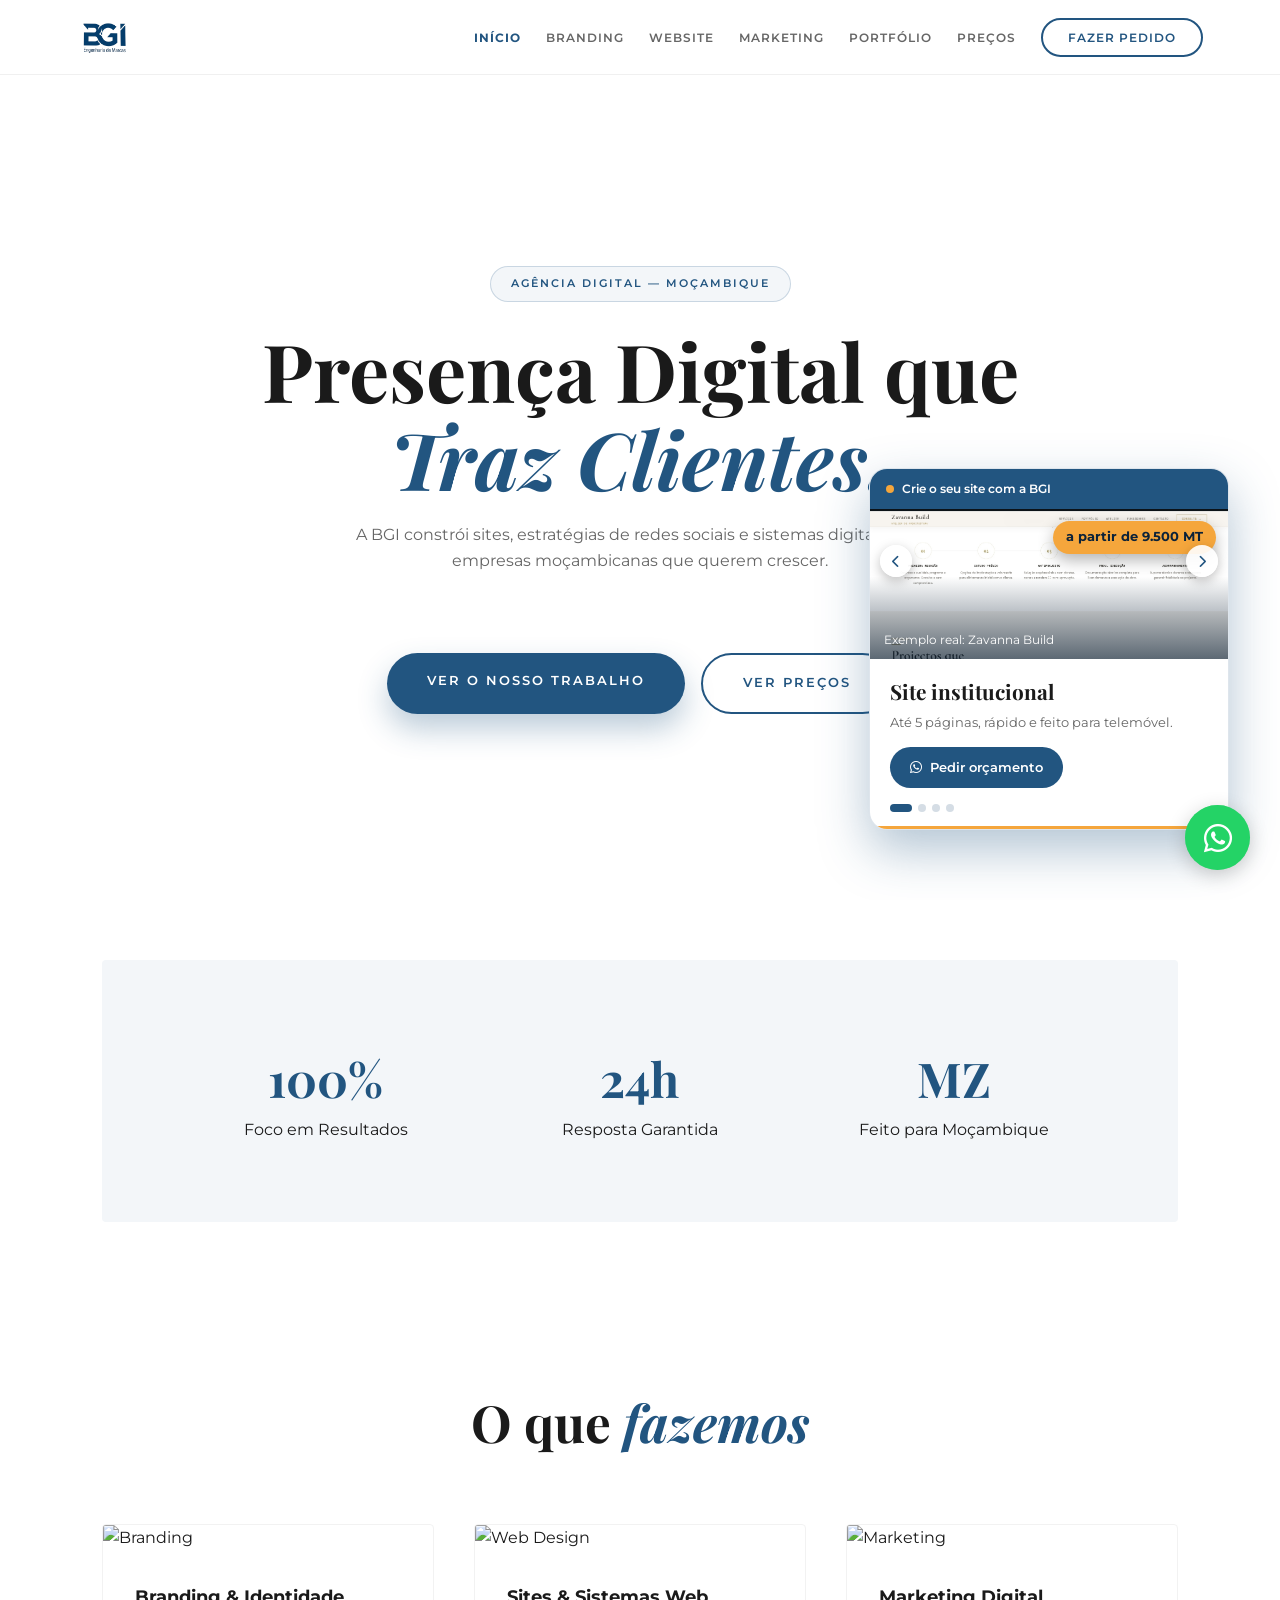
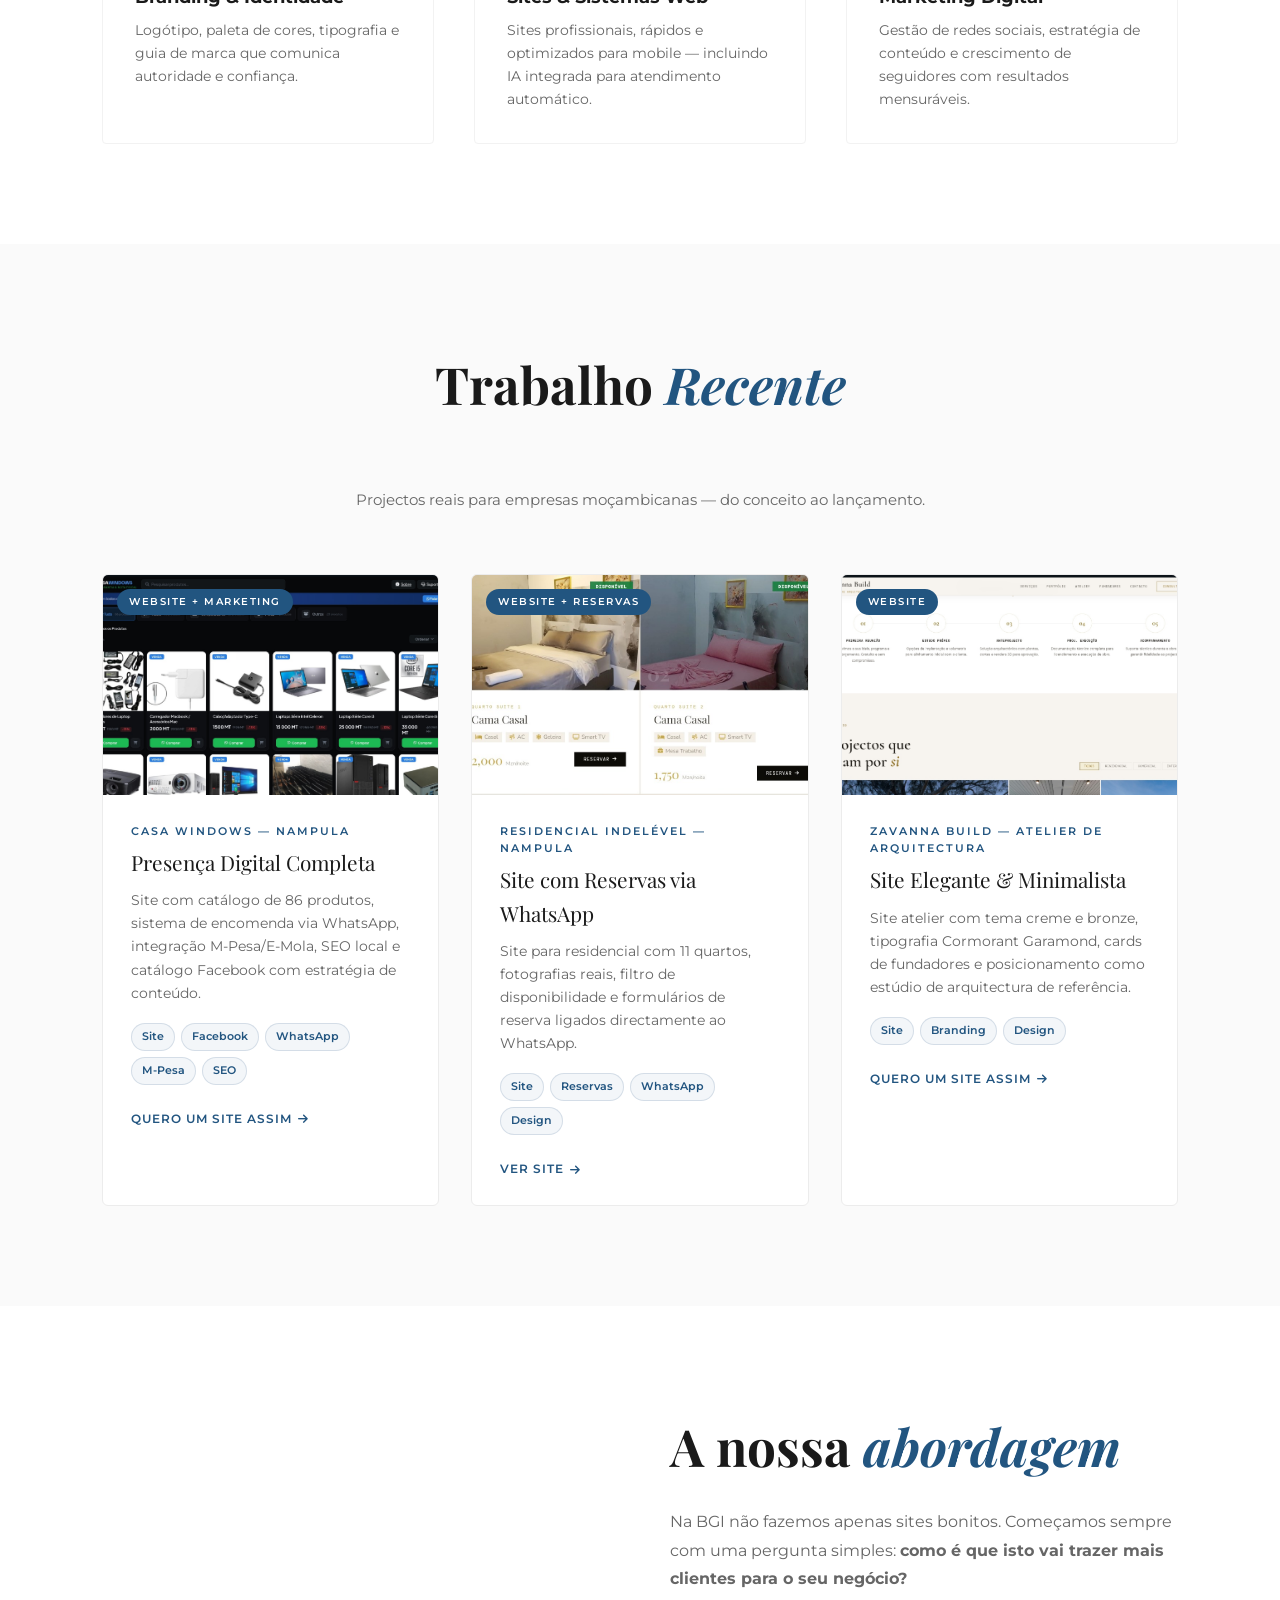
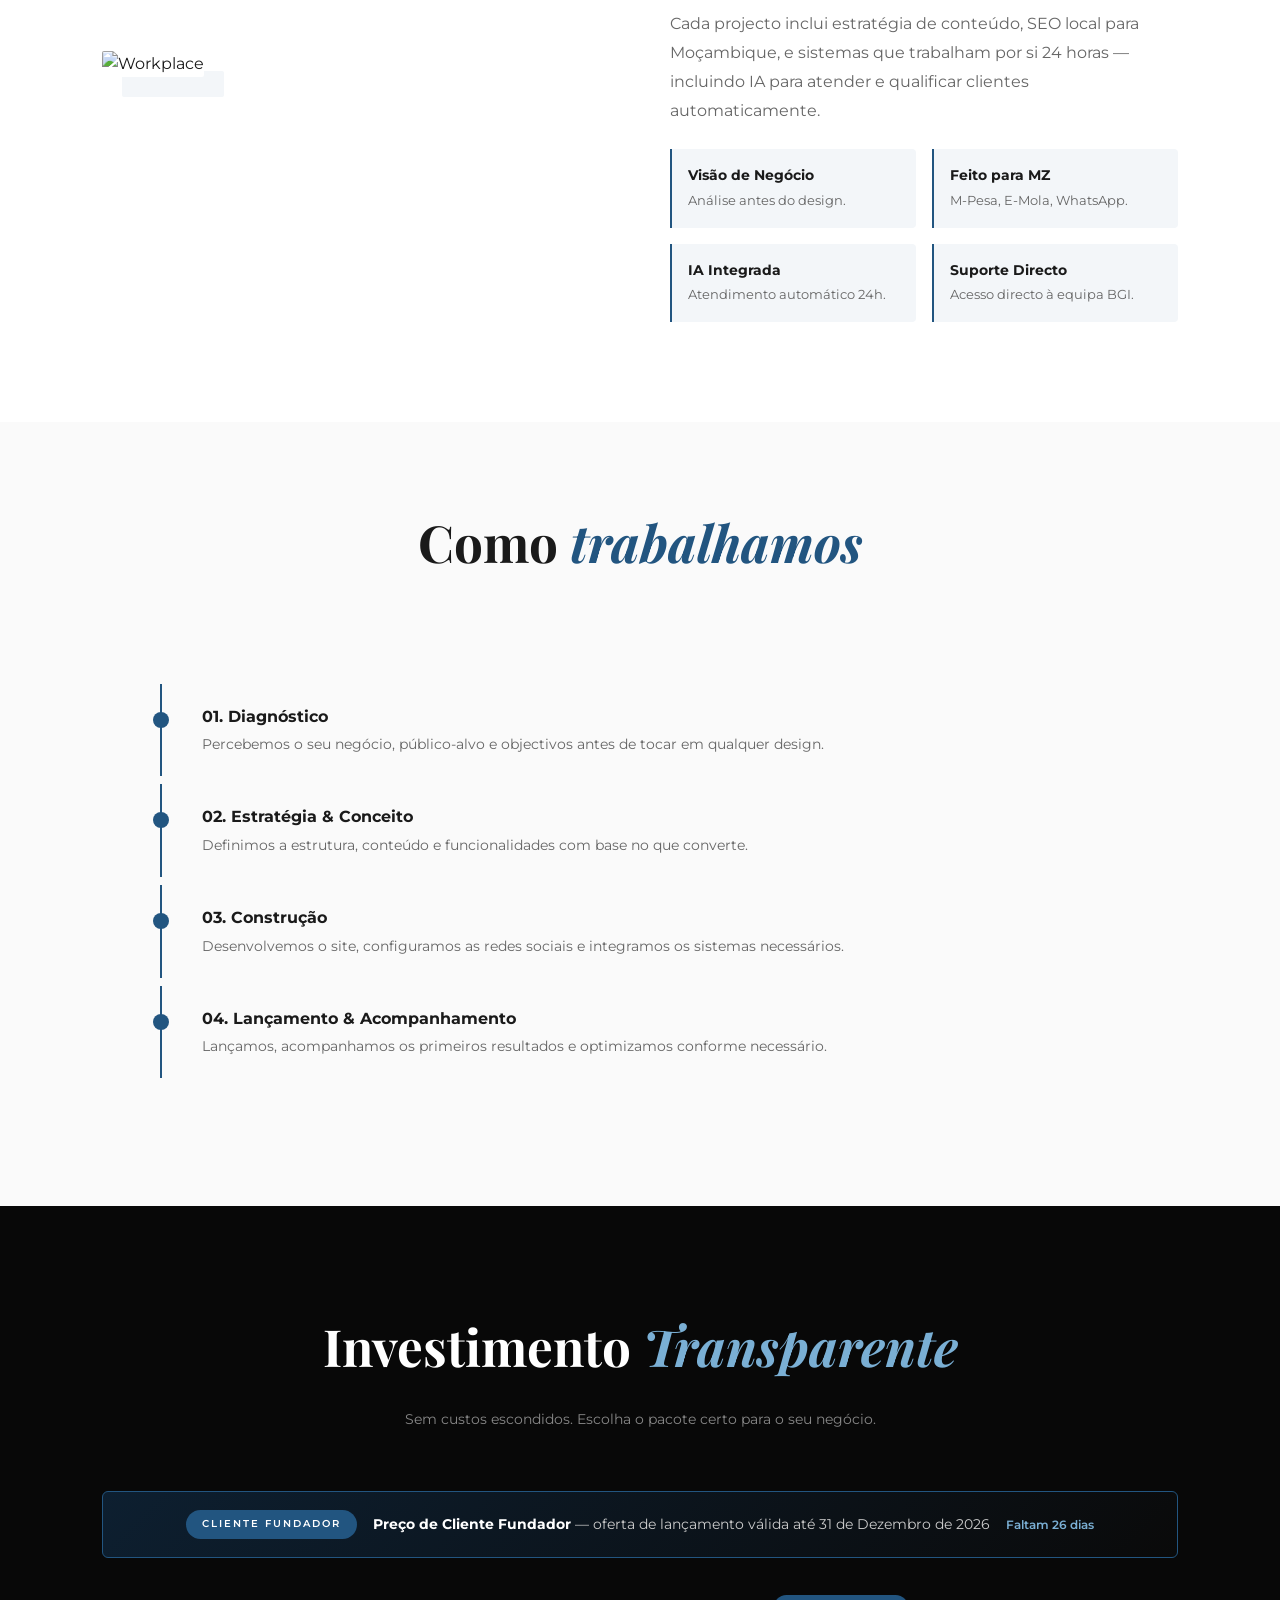
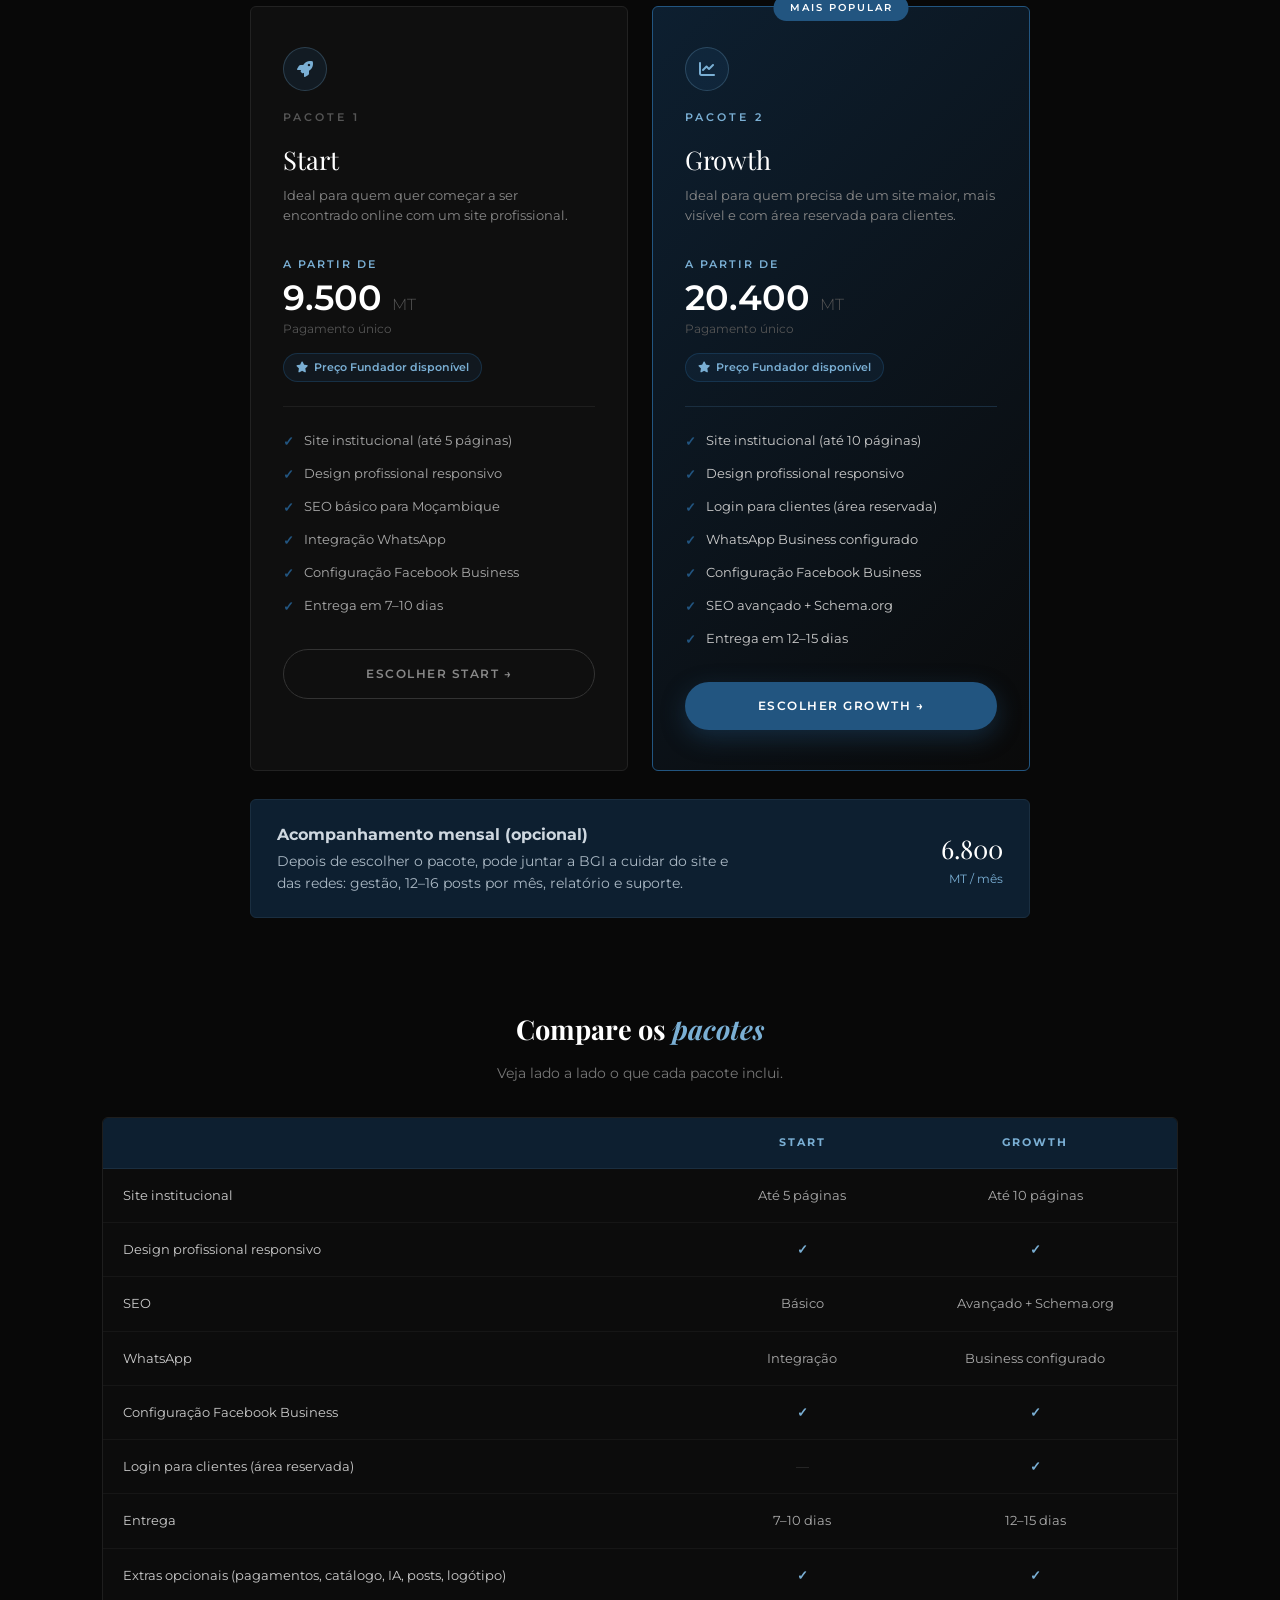
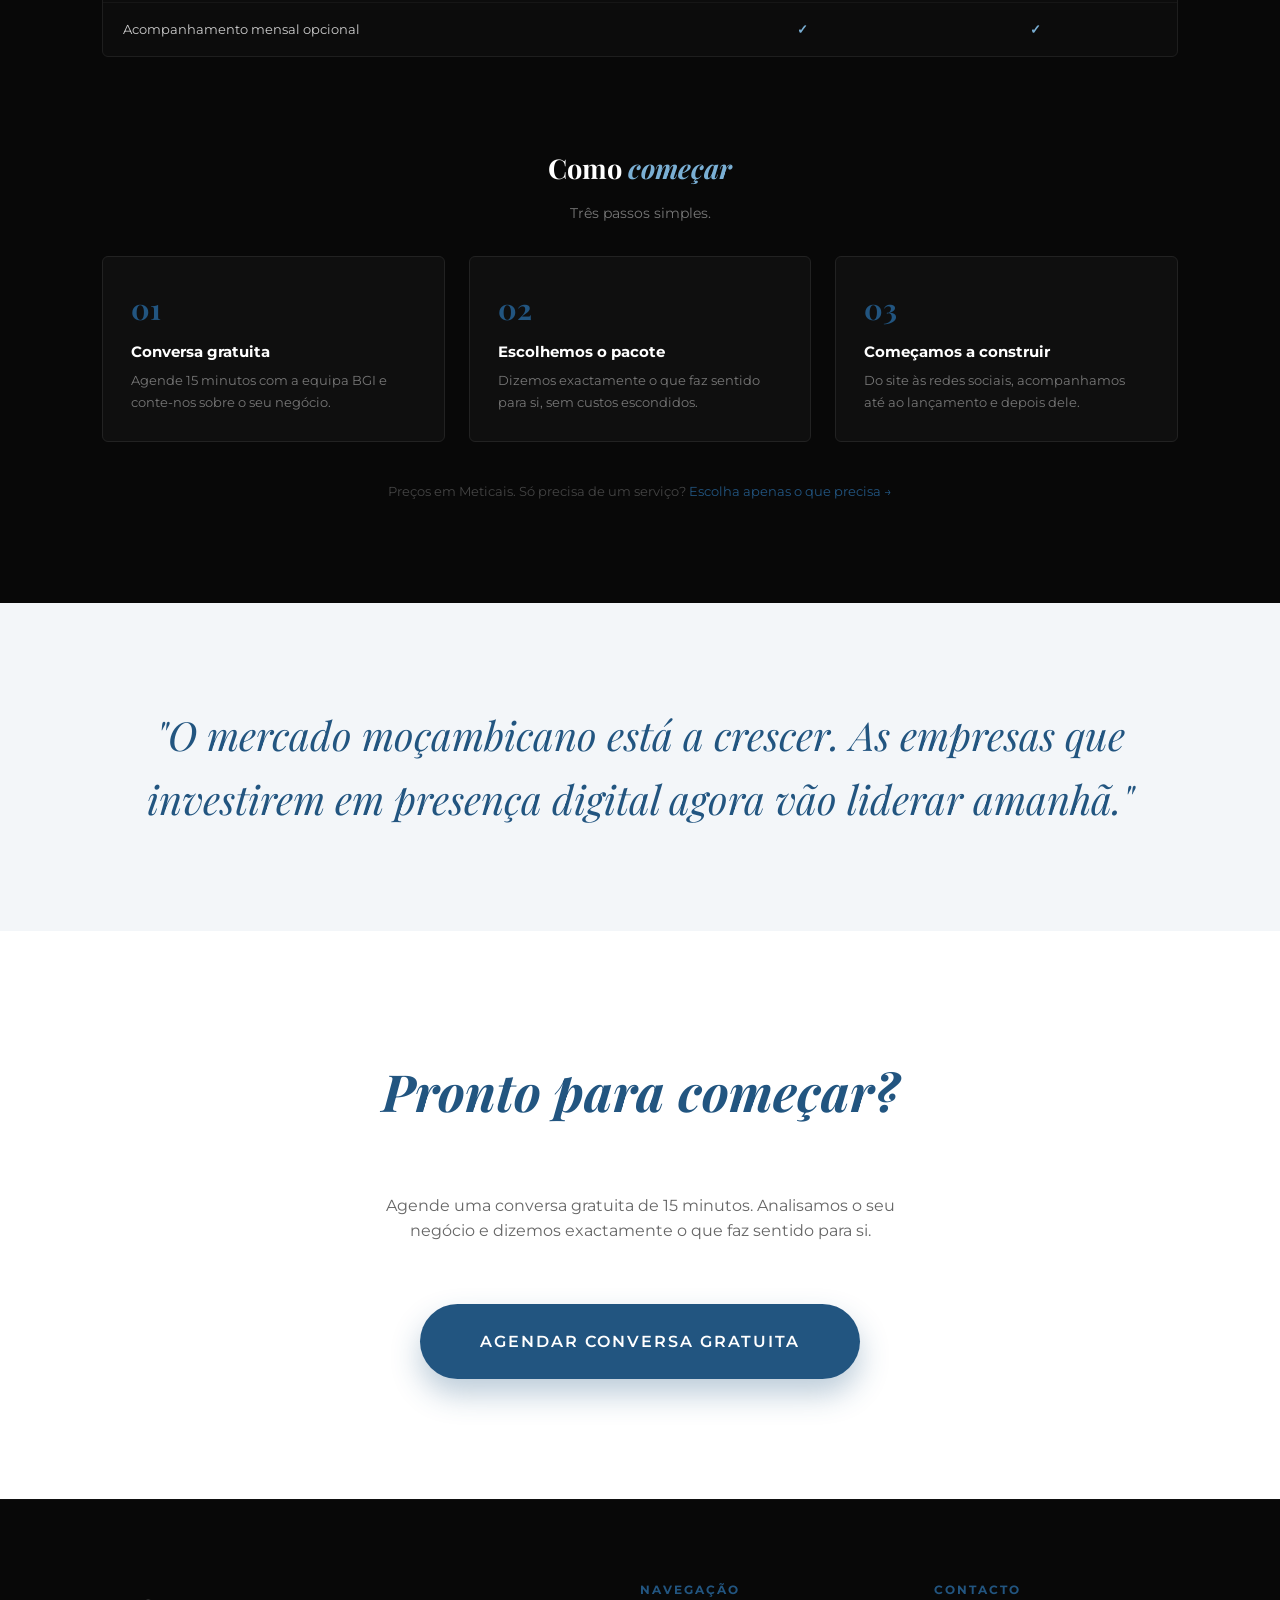
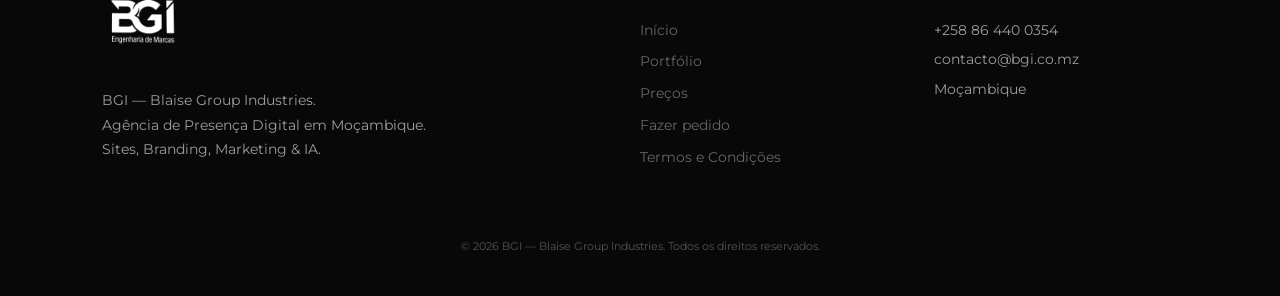
==== index.html @ 3c346cdf "Add files via upload" ====
<!DOCTYPE html>
<html lang="pt">
<head>
    <meta charset="UTF-8">
    <meta name="viewport" content="width=device-width, initial-scale=1.0, viewport-fit=cover">
    <title>BGI | Blaise Group Industries — Presença Digital em Moçambique</title>
    <link rel="icon" type="image/png" sizes="512x512" href="favicon.png?v=3">
    <link rel="icon" type="image/png" sizes="192x192" href="favicon-192.png?v=3">
    <link rel="shortcut icon" href="favicon.ico?v=3">
    <link rel="apple-touch-icon" sizes="180x180" href="apple-touch-icon.png?v=3">
    <link href="https://fonts.googleapis.com/css2?family=Montserrat:wght@300;400;600&family=Playfair+Display:ital,wght@0,700;1,400&display=swap" rel="stylesheet">
    <link rel="stylesheet" href="https://cdnjs.cloudflare.com/ajax/libs/font-awesome/6.0.0/css/all.min.css">
    <style>:root{ 
            --bg: #ffffff; 
            --text: #1a1a1a; 
            --sec: #666; 
            --brand-color: #225580; 
            --brand-soft: rgba(34, 85, 128, 0.05);
            --brand-mid: rgba(34, 85, 128, 0.12);
            --transition: all 0.4s cubic-bezier(0.165, 0.84, 0.44, 1);
        }
*{ margin: 0; padding: 0; box-sizing: border-box; }
html{ scroll-behavior: smooth; }
body{ font-family: 'Montserrat', sans-serif; background: var(--bg); color: var(--text); line-height: 1.6; overflow-x: hidden; }
.progress-bar{ position: fixed; top: 0; left: 0; height: 3px; background: var(--brand-color); width: 0%; z-index: 3000; transition: width 0.1s ease; }
.whatsapp-float{ 
            position: fixed; width: 65px; height: 65px; bottom: 30px; right: 30px; 
            background-color: #25d366; color: #FFF; border-radius: 50px; text-align: center; 
            font-size: 32px; box-shadow: 0 5px 20px rgba(0,0,0,0.2); z-index: 2500; 
            display: flex; align-items: center; justify-content: center; text-decoration: none; transition: all 0.3s ease; 
        }
.whatsapp-float::before{ 
            content: ''; position: absolute; width: 100%; height: 100%; border-radius: 50%; 
            background: #25d366; opacity: 0.5; z-index: -1; animation: pulse-border 2s infinite; 
        }
@keyframes pulse-border{ 0% { transform: scale(1); opacity: 0.6; } 100% { transform: scale(1.5); opacity: 0; } }
.whatsapp-float:hover{ transform: scale(1.1); color: #fff; }
nav{ display: flex; justify-content: space-between; align-items: center; padding: 10px 6%; position: fixed; width: 100%; top: 0; background: rgba(255,255,255,0.98); backdrop-filter: blur(10px); z-index: 2000; border-bottom: 1px solid #f0f0f0; }
.logo img{ height: 54px; width: auto; display: block; }
.menu-icon{ display: none; font-size: 1.5rem; color: var(--brand-color); cursor: pointer; z-index: 2100; }
.nav-links{ display: flex; list-style: none; gap: 25px; align-items: center; transition: 0.5s ease-in-out; }
.nav-links a{ text-decoration: none; color: var(--sec); font-size: 0.75rem; text-transform: uppercase; letter-spacing: 1px; font-weight: 600; }
.btn-nav{ border: 2px solid var(--brand-color); padding: 10px 25px; border-radius: 50px; color: var(--brand-color) !important; transition: all 0.3s; }
.btn-nav:hover{ background: var(--brand-color); color: #fff !important; }
#p-home .hero-container{ position: relative; height: 100vh; overflow: hidden; display: flex; align-items: center; justify-content: center; text-align: center; }
#p-home .hero-bg{ position: absolute; top: 0; left: 0; width: 100%; height: 100%; background-image: url('https://images.unsplash.com/photo-1486406146926-c627a92ad1ab?q=80&w=2070'); background-size: cover; background-position: center; z-index: 0; }
#p-home .hero-overlay{ position: absolute; top: 0; left: 0; width: 100%; height: 100%; background: linear-gradient(135deg, rgba(255,255,255,0.95) 0%, rgba(255,255,255,0.7) 100%); z-index: 1; }
#p-home .hero-content{ position: relative; z-index: 2; padding: 0 8%; padding-top: 140px; }
#p-home .hero-content h1{ font-family: 'Playfair Display', serif; font-size: clamp(2.8rem, 8vw, 5rem); line-height: 1.1; margin-bottom: 20px; }
#p-home .serif{ font-style: italic; color: var(--brand-color); }
#p-home .hero-badge{ display: inline-block; background: var(--brand-soft); border: 1px solid rgba(34,85,128,0.2); color: var(--brand-color); font-size: 0.7rem; font-weight: 600; letter-spacing: 2px; text-transform: uppercase; padding: 8px 20px; border-radius: 50px; margin-bottom: 24px; }
#p-home section{ padding: 100px 8%; position: relative; }
#p-home h2{ font-family: 'Playfair Display', serif; font-size: clamp(2.2rem, 5vw, 3.2rem); margin-bottom: 60px; text-align: center; }
#p-home .grid-services{ display: grid; grid-template-columns: repeat(auto-fit, minmax(300px, 1fr)); gap: 40px; }
#p-home .service-card{ background: #fff; border: 1px solid #f2f2f2; transition: var(--transition); overflow: hidden; text-decoration: none; color: inherit; display: block; border-radius: 4px; }
#p-home .service-card:hover{ transform: translateY(-10px); box-shadow: 0 20px 40px rgba(0,0,0,0.05); }
#p-home .service-img{ width: 100%; height: 240px; object-fit: cover; }
#p-home .service-info{ padding: 32px; }
#p-home .service-info h3{ margin-bottom: 8px; font-size: 1.1rem; }
#p-home .service-info p{ color: var(--sec); font-size: 0.9rem; }
#p-home .stats-grid{ display: grid; grid-template-columns: repeat(auto-fit, minmax(200px, 1fr)); gap: 40px; text-align: center; background: var(--brand-soft); padding: 80px 8%; border-radius: 4px; }
#p-home .stat-item h3{ font-family: 'Playfair Display', serif; font-size: 3rem; color: var(--brand-color); }
#p-home .risk-section{ background: #0a0a0a; color: #fff; text-align: center; }
#p-home .risk-content{ max-width: 800px; margin: 0 auto; }
#p-home .risk-content h2{ color: #fff; margin-bottom: 30px; }
#p-home .dna-grid{ display: grid; grid-template-columns: 1fr 1fr; gap: 60px; align-items: center; }
#p-home .dna-image img{ width: 100%; border-radius: 2px; box-shadow: 20px 20px 0px var(--brand-soft); }
#p-home .timeline{ position: relative; max-width: 1000px; margin: 0 auto; padding: 40px 0; }
#p-home .timeline-item{ padding: 20px 40px; position: relative; border-left: 2px solid var(--brand-color); margin-left: 20px; margin-bottom: 8px; }
#p-home .timeline-item::before{ content: ''; position: absolute; width: 16px; height: 16px; background: var(--brand-color); left: -9px; top: 28px; border-radius: 50%; }
#p-home .quote-big{ font-family: 'Playfair Display', serif; font-size: clamp(1.5rem, 4vw, 2.5rem); text-align: center; font-style: italic; padding: 100px 10%; background: var(--brand-soft); color: var(--brand-color); }
#p-home .final-cta{ text-align: center; padding: 120px 8%; background: #fff; }
#p-home .btn-huge{ display: inline-block; padding: 25px 60px; background: var(--brand-color); color: #fff; text-decoration: none; border-radius: 50px; font-weight: 600; letter-spacing: 2px; text-transform: uppercase; transition: 0.4s; margin-top: 40px; box-shadow: 0 15px 30px rgba(34, 85, 128, 0.3); }
#p-home .btn-huge:hover{ transform: translateY(-5px); box-shadow: 0 20px 40px rgba(34, 85, 128, 0.5); }
#p-home #portfolio{ background: #fafafa; }
#p-home .portfolio-intro{ max-width: 600px; margin: 0 auto 60px; text-align: center; color: var(--sec); font-size: 0.95rem; line-height: 1.8; }
#p-home .portfolio-grid{ display: grid; grid-template-columns: repeat(auto-fit, minmax(320px, 1fr)); gap: 32px; }
#p-home .portfolio-card{
            background: #fff; border-radius: 6px; overflow: hidden;
            border: 1px solid #ececec; transition: var(--transition);
        }
#p-home .portfolio-card:hover{ transform: translateY(-8px); box-shadow: 0 24px 48px rgba(0,0,0,0.07); }
#p-home .portfolio-img-wrap{ position: relative; height: 220px; overflow: hidden; }
#p-home .portfolio-img-wrap img{ width: 100%; height: 100%; object-fit: cover; transition: transform 0.5s ease; }
#p-home .portfolio-card:hover .portfolio-img-wrap img{ transform: scale(1.05); }
#p-home .portfolio-tag{
            position: absolute; top: 14px; left: 14px;
            background: var(--brand-color); color: #fff;
            font-size: 0.65rem; font-weight: 600; letter-spacing: 1.5px;
            text-transform: uppercase; padding: 5px 12px; border-radius: 50px;
        }
#p-home .portfolio-body{ padding: 28px 28px 24px; }
#p-home .portfolio-client{ font-size: 0.68rem; font-weight: 600; letter-spacing: 2px; text-transform: uppercase; color: var(--brand-color); margin-bottom: 6px; }
#p-home .portfolio-title{ font-family: 'Playfair Display', serif; font-size: 1.3rem; margin-bottom: 10px; color: var(--text); }
#p-home .portfolio-desc{ font-size: 0.85rem; color: var(--sec); line-height: 1.7; margin-bottom: 18px; }
#p-home .portfolio-tags{ display: flex; flex-wrap: wrap; gap: 6px; margin-bottom: 20px; }
#p-home .ptag{ background: var(--brand-soft); border: 1px solid rgba(34,85,128,0.15); color: var(--brand-color); font-size: 0.7rem; font-weight: 600; padding: 4px 10px; border-radius: 50px; }
#p-home .portfolio-link{ font-size: 0.78rem; font-weight: 600; color: var(--brand-color); text-decoration: none; letter-spacing: 1px; text-transform: uppercase; display: inline-flex; align-items: center; gap: 6px; transition: gap 0.2s; }
#p-home .portfolio-link:hover{ gap: 10px; }
#p-home #precos{ background: #080808; color: #fff; }
#p-home #precos h2{ color: #fff; }
#p-home #precos .serif{ color: #7aafd4; }
#p-home .pricing-sub{ text-align: center; color: #888; font-size: 0.9rem; margin-top: -40px; margin-bottom: 60px; }
#p-home .pricing-grid{ display: grid; grid-template-columns: repeat(3, 1fr); gap: 24px; max-width: 1100px; margin: 0 auto; }
#p-home .price-card{
            border: 1px solid #222; border-radius: 6px; padding: 40px 32px;
            position: relative; transition: var(--transition); background: #0f0f0f;
        }
#p-home .price-card:hover{ border-color: var(--brand-color); transform: translateY(-6px); }
#p-home .price-card.featured{
            border-color: var(--brand-color);
            background: linear-gradient(135deg, #0d1f30 0%, #0a0a0a 100%);
        }
#p-home .price-badge{
            position: absolute; top: -12px; left: 50%; transform: translateX(-50%);
            background: var(--brand-color); color: #fff;
            font-size: 0.65rem; font-weight: 600; letter-spacing: 2px; text-transform: uppercase;
            padding: 5px 16px; border-radius: 50px; white-space: nowrap;
        }
#p-home .price-tier{ font-size: 0.7rem; font-weight: 600; letter-spacing: 3px; text-transform: uppercase; color: #555; margin-bottom: 12px; }
#p-home .price-card.featured .price-tier{ color: #7aafd4; }
#p-home .price-name{ font-family: 'Playfair Display', serif; font-size: 1.6rem; color: #fff; margin-bottom: 6px; }
#p-home .price-amount{ font-size: 2.2rem; font-weight: 600; color: #fff; line-height: 1; margin-bottom: 4px; }
#p-home .price-amount span{ font-size: 1rem; font-weight: 300; color: #555; }
#p-home .price-note{ font-size: 0.75rem; color: #555; margin-bottom: 28px; min-height: 20px; }
#p-home .price-divider{ height: 1px; background: #1e1e1e; margin-bottom: 24px; }
#p-home .price-card.featured .price-divider{ background: #1a2e40; }
#p-home .price-features{ list-style: none; display: flex; flex-direction: column; gap: 12px; margin-bottom: 32px; }
#p-home .price-features li{ font-size: 0.83rem; color: #aaa; display: flex; align-items: flex-start; gap: 10px; line-height: 1.5; }
#p-home .price-features li::before{ content: '✓'; color: var(--brand-color); font-weight: 700; flex-shrink: 0; margin-top: 1px; }
#p-home .price-card.featured .price-features li{ color: #ccc; }
#p-home .price-cta{ display: block; text-align: center; padding: 14px 24px; border-radius: 50px; font-size: 0.78rem; font-weight: 600; letter-spacing: 1.5px; text-transform: uppercase; text-decoration: none; transition: 0.3s; }
#p-home .price-cta.outline{ border: 1px solid #333; color: #888; }
#p-home .price-cta.outline:hover{ border-color: var(--brand-color); color: #fff; }
#p-home .price-cta.filled{ background: var(--brand-color); color: #fff; box-shadow: 0 8px 24px rgba(34,85,128,0.4); }
#p-home .price-cta.filled:hover{ background: #2d6fa3; transform: translateY(-2px); }
#p-home .pricing-note{ text-align: center; color: #444; font-size: 0.8rem; margin-top: 40px; }
#p-home .pricing-note a{ color: var(--brand-color); text-decoration: none; }
#p-home .founder-bar{
            max-width: 1100px; margin: 0 auto 48px;
            display: flex; align-items: center; justify-content: center;
            gap: 16px; flex-wrap: wrap; text-align: center;
            padding: 18px 28px; border: 1px solid var(--brand-color);
            border-radius: 6px;
            background: linear-gradient(135deg, #0d1f30 0%, #0a0a0a 100%);
        }
#p-home .founder-badge{
            background: var(--brand-color); color: #fff;
            font-size: 0.65rem; font-weight: 600; letter-spacing: 2px;
            text-transform: uppercase; padding: 6px 16px; border-radius: 50px;
            white-space: nowrap;
        }
#p-home .founder-text{ font-size: 0.85rem; color: #ccc; }
#p-home .founder-text strong{ color: #fff; }
#p-home .founder-count{ display: flex; align-items: center; gap: 10px; font-size: 0.75rem; color: #7aafd4; font-weight: 600; }
#p-home .price-from{ display: block; font-size: 0.7rem; font-weight: 600; letter-spacing: 2px; text-transform: uppercase; color: #7aafd4; margin-bottom: 6px; }
#p-home .price-icon{ width: 44px; height: 44px; border-radius: 50%; background: rgba(34,85,128,0.18); border: 1px solid rgba(122,175,212,0.25); color: #7aafd4; display: flex; align-items: center; justify-content: center; font-size: 1rem; margin-bottom: 18px; }
#p-home .price-ideal{ font-size: 0.8rem; color: #888; line-height: 1.6; margin-bottom: 18px; min-height: 52px; }
#p-home .price-card .price-note{ margin-bottom: 14px; }
#p-home .price-founder{ display: inline-flex; align-items: center; gap: 6px; font-size: 0.68rem; font-weight: 600; color: #7aafd4; background: rgba(34,85,128,0.15); border: 1px solid rgba(34,85,128,0.4); padding: 5px 12px; border-radius: 50px; margin-bottom: 24px; }
#p-home .pricing-block-title{ text-align: center; font-family: 'Playfair Display', serif; font-size: 1.7rem; color: #fff; margin: 90px 0 12px; }
#p-home .pricing-block-sub{ text-align: center; color: #777; font-size: 0.85rem; margin-bottom: 32px; }
#p-home .compare-wrap{ max-width: 1100px; margin: 0 auto; overflow-x: auto; border: 1px solid #1e1e1e; border-radius: 6px; background: #0c0c0c; }
#p-home .compare{ width: 100%; border-collapse: collapse; min-width: 640px; font-size: 0.83rem; }
#p-home .compare th,#p-home .compare td{ padding: 16px 20px; text-align: center; border-bottom: 1px solid #161616; color: #aaa; }
#p-home .compare th:first-child,#p-home .compare td:first-child{ text-align: left; color: #ccc; }
#p-home .compare thead th{ font-size: 0.7rem; letter-spacing: 2px; text-transform: uppercase; color: #7aafd4; background: #0d1f30; border-bottom: 1px solid #1a2e40; }
#p-home .compare tbody tr:last-child td{ border-bottom: none; }
#p-home .compare .yes{ color: #7aafd4; font-weight: 700; }
#p-home .compare .no{ color: #333; }
#p-home .price-steps{ display: grid; grid-template-columns: repeat(3, 1fr); gap: 24px; max-width: 1100px; margin: 0 auto; }
#p-home .price-step{ border: 1px solid #222; border-radius: 6px; padding: 28px; background: #0f0f0f; }
#p-home .price-step b{ font-family: 'Playfair Display', serif; font-size: 1.8rem; color: var(--brand-color); display: block; margin-bottom: 8px; }
#p-home .price-step h4{ color: #fff; font-size: 0.95rem; margin-bottom: 6px; }
#p-home .price-step p{ color: #777; font-size: 0.8rem; line-height: 1.7; }
@media (max-width: 900px){#p-home .price-steps{ grid-template-columns: 1fr; max-width: 420px; }}
#p-home .reveal{ opacity: 0; transform: translateY(40px); transition: 1s cubic-bezier(0.16, 1, 0.3, 1); }
#p-home .visible{ opacity: 1; transform: translateY(0); }
footer{ background: #080808; color: #fff; padding: 80px 8% 40px; border-top: 1px solid #111; }
.footer-grid{ display: grid; grid-template-columns: 2fr 1fr 1fr; gap: 50px; }
.footer-link{ color: #666; text-decoration: none; display: block; margin-bottom: 10px; transition: 0.3s; font-size: 0.85rem; }
.footer-link:hover{ color: var(--brand-color); }
@media (max-width: 900px){#p-home .pricing-grid{ grid-template-columns: 1fr; max-width: 420px; }
#p-home .dna-grid{ grid-template-columns: 1fr; }
.footer-grid{ grid-template-columns: 1fr; gap: 30px; }}
@media (max-width: 768px){.menu-icon{ display: block; }
.nav-links{ position: fixed; top: 0; right: -100%; width: 75%; height: 100vh; background: #ffffff; flex-direction: column; align-items: center; justify-content: center; box-shadow: -10px 0 30px rgba(0,0,0,0.1); gap: 40px; }
.nav-links.active{ right: 0; }
.nav-links li{ width: 100%; text-align: center; }
.nav-links a{ font-size: 1rem; }}
#p-home .hero-container{height:auto;min-height:100vh;padding-bottom:60px}
#p-home .sp{position:relative;width:min(330px,88%);margin:26px 0 0 auto;text-align:left;background:#fff;border-radius:18px;box-shadow:0 20px 50px rgba(34,85,128,.35);overflow:hidden;border:1px solid rgba(34,85,128,.15);animation:spFloat 4.5s ease-in-out infinite;z-index:3}
@keyframes spFloat{0%,100%{transform:translateY(0)}50%{transform:translateY(-12px)}}
@media(min-width:1100px){#p-home .hero-content{position:static}
#p-home .sp{position:absolute;right:4%;bottom:70px;margin:0;width:360px}}
#p-home .sp-top{display:flex;align-items:center;gap:8px;padding:10px 16px;background:var(--brand-color);color:#fff;font-size:.78rem;font-weight:600}
#p-home .sp-top i{width:8px;height:8px;border-radius:50%;background:#f5a63c;animation:spPulse 1.6s infinite}
@keyframes spPulse{0%{box-shadow:0 0 0 0 rgba(245,166,60,.8)}100%{box-shadow:0 0 0 9px rgba(245,166,60,0)}}
#p-home .sp-s{display:none}
#p-home .sp-s.on{display:block;animation:spIn .5s}
@keyframes spIn{from{opacity:0;transform:translateX(26px)}to{opacity:1;transform:none}}
#p-home .sp-img{position:relative;height:150px;background-size:cover;background-position:top center;background-color:#dfe8f0}
#p-home .sp-img::after{content:"";position:absolute;inset:0;background:linear-gradient(to top,rgba(10,30,50,.65),transparent 55%)}
#p-home .sp-badge{position:absolute;top:12px;right:12px;z-index:2;background:#f5a63c;color:#0b2239;font-weight:700;font-size:.8rem;padding:6px 13px;border-radius:99px;box-shadow:0 6px 16px rgba(0,0,0,.3)}
#p-home .sp-cap{position:absolute;left:14px;bottom:10px;z-index:2;color:#fff;font-size:.72rem}
#p-home .sp-dash{background:linear-gradient(135deg,#0b2239,#225580);display:flex;align-items:flex-end;gap:10px;padding:0 26px 22px}
#p-home .sp-dash i{flex:1;background:rgba(255,255,255,.85);border-radius:6px 6px 0 0;z-index:1}
#p-home .sp-dash i:nth-child(1){height:45%}
#p-home .sp-dash i:nth-child(2){height:70%}
#p-home .sp-dash i:nth-child(3){height:55%}
#p-home .sp-dash i:nth-child(4){height:92%;background:#f5a63c}
#p-home .sp-b{padding:16px 20px 6px}
#p-home .sp-b h4{font-family:'Playfair Display',serif;font-size:1.3rem;color:var(--text);margin-bottom:4px}
#p-home .sp-b p{font-size:.84rem;color:var(--sec);margin-bottom:14px;line-height:1.5}
#p-home .sp-b a{display:inline-flex;align-items:center;gap:8px;background:var(--brand-color);color:#fff;padding:10px 20px;border-radius:999px;font-size:.84rem;font-weight:600;text-decoration:none;transition:transform .2s}
#p-home .sp-b a:hover{transform:translateY(-2px)}
#p-home .sp-nav{position:absolute;top:76px;z-index:3;width:32px;height:32px;border-radius:50%;border:0;background:rgba(255,255,255,.9);color:var(--brand-color);cursor:pointer;font-size:.8rem;box-shadow:0 4px 12px rgba(0,0,0,.25)}
#p-home .sp-prev{left:10px}
#p-home .sp-next{right:10px}
#p-home .sp-d{display:flex;gap:6px;padding:10px 20px 14px}
#p-home .sp-d button{width:8px;height:8px;border-radius:50%;border:0;background:#d5dde5;cursor:pointer;padding:0}
#p-home .sp-d button.on{background:var(--brand-color);width:22px;border-radius:99px}
#p-home .sp-bar{height:3px;background:#f5a63c;width:0}
#p-home .sp-bar.run{width:100%;transition:width 5s linear}
@media(prefers-reduced-motion:reduce){#p-home .sp,#p-home .sp-s.on,#p-home .sp-top i{animation:none}
#p-home .sp-bar.run{transition:none}}
#p-branding{ 
            --bg: #ffffff; 
            --text: #1a1a1a; 
            --sec: #666; 
            --brand-color: #225580; 
            --accent: #d4af37; 
            --soft-gray: #f9f9f9;
            --transition: all 0.6s cubic-bezier(0.16, 1, 0.3, 1);
        }
#p-branding .branding-hero{ height: 70vh; display: flex; align-items: center; justify-content: center; text-align: center; position: relative; overflow: hidden; background: var(--soft-gray); }
#p-branding .hero-img-bg{ position: absolute; top: 0; left: 0; width: 100%; height: 100%; object-fit: cover; opacity: 0.15; z-index: 0; }
#p-branding .hero-content{ position: relative; z-index: 1; padding: 0 8%; }
#p-branding .branding-hero h1{ font-family: 'Playfair Display', serif; font-size: clamp(3rem, 10vw, 5.5rem); line-height: 1.1; margin-bottom: 20px; color: var(--text); }
#p-branding .branding-hero p{ max-width: 700px; margin: 0 auto; color: var(--sec); font-size: 1.1rem; letter-spacing: 1px; }
#p-branding section{ padding: 100px 8%; }
#p-branding .split-section{ display: grid; grid-template-columns: 1fr 1fr; gap: 80px; align-items: center; }
#p-branding .split-image{ position: relative; }
#p-branding .split-image img{ width: 100%; height: 600px; object-fit: cover; border-radius: 4px; box-shadow: 0 30px 60px rgba(0,0,0,0.1); }
#p-branding .serif{ font-family: 'Playfair Display', serif; font-style: italic; color: var(--brand-color); }
#p-branding .method-grid{ display: grid; grid-template-columns: repeat(auto-fit, minmax(280px, 1fr)); gap: 30px; margin-top: 60px; }
#p-branding .method-card{ padding: 50px; background: #fff; border: 1px solid #eee; transition: var(--transition); border-radius: 8px; }
#p-branding .method-card:hover{ transform: translateY(-10px); box-shadow: 0 20px 40px rgba(0,0,0,0.05); border-color: var(--brand-color); }
#p-branding .method-number{ font-family: 'Playfair Display', serif; font-size: 2.5rem; color: var(--brand-color); margin-bottom: 20px; display: block; opacity: 0.3; }
#p-branding .method-card h3{ margin-bottom: 15px; letter-spacing: 1px; font-weight: 600; }
#p-branding .gallery-grid{ display: grid; grid-template-columns: repeat(12, 1fr); gap: 20px; }
#p-branding .gallery-item{ position: relative; overflow: hidden; border-radius: 4px; background: #eee; }
#p-branding .item-1{ grid-column: span 7; height: 450px; }
#p-branding .item-2{ grid-column: span 5; height: 450px; }
#p-branding .item-3{ grid-column: span 5; height: 400px; }
#p-branding .item-4{ grid-column: span 7; height: 400px; }
#p-branding .gallery-item img{ width: 100%; height: 100%; object-fit: cover; transition: 1.5s ease; }
#p-branding .gallery-item:hover img{ transform: scale(1.05); }
#p-branding .cta-branding{ text-align: center; background: var(--brand-color); padding: 90px 8%; border-radius: 8px; color: #fff; }
#p-branding .btn-white{ display: inline-block; padding: 20px 50px; background: #fff; color: var(--brand-color); text-decoration: none; font-weight: 600; text-transform: uppercase; letter-spacing: 2px; border-radius: 50px; transition: 0.3s; margin-top: 30px; }
#p-branding .btn-white:hover{ transform: translateY(-3px); box-shadow: 0 15px 30px rgba(0,0,0,0.2); }
#p-branding .reveal{ opacity: 0; transform: translateY(30px); transition: var(--transition); }
#p-branding .visible{ opacity: 1; transform: translateY(0); }
@media (max-width: 768px){#p-branding .split-section{ grid-template-columns: 1fr; }
#p-branding .item-1,#p-branding .item-2,#p-branding .item-3,#p-branding .item-4{ grid-column: span 12; height: 300px; }}
#p-website{ 
            --bg: #ffffff; 
            --text: #1a1a1a; 
            --sec: #666; 
            --brand-color: #225580; 
            --soft-gray: #f4f7f6;
            --transition: all 0.8s cubic-bezier(0.16, 1, 0.3, 1);
        }
#p-website .web-hero{ height: 80vh; display: flex; align-items: center; justify-content: center; background: var(--soft-gray); position: relative; overflow: hidden; }
#p-website .hero-decor{ position: absolute; font-size: 25vw; font-weight: 900; color: rgba(0,0,0,0.03); z-index: 0; bottom: -50px; left: -20px; user-select: none; }
#p-website .hero-content{ position: relative; z-index: 1; text-align: center; padding: 0 8%; }
#p-website .web-hero h1{ font-family: 'Playfair Display', serif; font-size: clamp(3rem, 10vw, 6rem); line-height: 1; color: var(--brand-color); margin-bottom: 20px; }
#p-website .web-hero p{ max-width: 600px; margin: 0 auto; font-size: 1.2rem; color: var(--sec); }
#p-website section{ padding: 100px 8%; }
#p-website .reveal{ opacity: 0; transform: translateY(50px); transition: var(--transition); }
#p-website .reveal.active{ opacity: 1; transform: translateY(0); }
#p-website .feature-grid{ display: grid; grid-template-columns: 1.2fr 1fr; gap: 80px; align-items: center; }
#p-website .feature-text h2{ font-family: 'Playfair Display', serif; font-size: 3rem; margin-bottom: 30px; line-height: 1.2; }
#p-website .feature-image img{ width: 100%; border-radius: 8px; box-shadow: 0 40px 80px rgba(0,0,0,0.1); transition: 0.5s; }
#p-website .feature-image:hover img{ transform: translateY(-10px); }
#p-website .tech-grid{ display: grid; grid-template-columns: repeat(auto-fit, minmax(280px, 1fr)); gap: 40px; margin-top: 80px; }
#p-website .tech-card{ padding: 40px; background: #fff; border-bottom: 3px solid transparent; transition: var(--transition); box-shadow: 0 10px 30px rgba(0,0,0,0.02); }
#p-website .tech-card:hover{ border-bottom-color: var(--brand-color); transform: translateY(-10px); box-shadow: 0 20px 40px rgba(0,0,0,0.05); }
#p-website .tech-card i{ font-size: 2rem; color: var(--brand-color); margin-bottom: 20px; display: block; }
#p-website .tech-card h3{ font-family: 'Playfair Display', serif; font-size: 1.5rem; margin-bottom: 15px; }
#p-website .wide-showcase{ width: 100%; height: 600px; background: url('https://images.unsplash.com/photo-1460925895917-afdab827c52f?q=80&w=2426') center/cover fixed; margin: 60px 0; border-radius: 4px; }
#p-website .web-cta{ text-align: center; background: var(--brand-color); color: #fff; padding: 100px 8%; border-radius: 4px; }
#p-website .btn-web{ display: inline-block; padding: 22px 60px; background: #fff; color: var(--brand-color); text-decoration: none; border-radius: 50px; font-weight: 600; text-transform: uppercase; letter-spacing: 2px; transition: 0.4s; margin-top: 30px; }
#p-website .btn-web:hover{ transform: scale(1.05); box-shadow: 0 15px 30px rgba(0,0,0,0.2); }
@media (max-width: 992px){#p-website .feature-grid{ grid-template-columns: 1fr; }
#p-website .wide-showcase{ height: 300px; }}
#p-marketing{ 
            --bg: #ffffff; 
            --text: #1a1a1a; 
            --sec: #666; 
            --brand-color: #225580; 
            --accent: #00c853;
            --soft-blue: #f8fabb;
            --transition: all 0.8s cubic-bezier(0.16, 1, 0.3, 1);
        }
#p-marketing .mkt-hero{ height: 85vh; display: flex; align-items: center; justify-content: center; position: relative; background: #f4f7f6; overflow: hidden; }
#p-marketing .hero-image-overlay{ position: absolute; top: 0; left: 0; width: 100%; height: 100%; background: url('https://images.unsplash.com/photo-1460925895917-afdab827c52f?q=80&w=2426') center/cover; opacity: 0.1; z-index: 1; transform: scale(1.1); transition: transform 2s ease; }
#p-marketing .mkt-hero:hover .hero-image-overlay{ transform: scale(1); }
#p-marketing .hero-content{ position: relative; z-index: 2; text-align: center; padding: 0 8%; }
#p-marketing .hero-content h1{ font-family: 'Playfair Display', serif; font-size: clamp(3rem, 8vw, 5.5rem); line-height: 1; margin-bottom: 20px; color: var(--brand-color); }
#p-marketing .hero-content p{ max-width: 650px; margin: 0 auto 40px; font-size: 1.2rem; color: var(--sec); }
#p-marketing section{ padding: 120px 8%; }
#p-marketing .reveal{ opacity: 0; transform: translateY(40px); transition: var(--transition); }
#p-marketing .reveal.active{ opacity: 1; transform: translateY(0); }
#p-marketing .strategy-container{ display: grid; grid-template-columns: repeat(auto-fit, minmax(300px, 1fr)); gap: 30px; margin-top: 60px; }
#p-marketing .strategy-card{ background: #fff; padding: 60px 40px; border: 1px solid #eee; position: relative; overflow: hidden; transition: var(--transition); }
#p-marketing .strategy-card::before{ content: ""; position: absolute; top: 0; left: 0; width: 4px; height: 100%; background: var(--brand-color); transform: scaleY(0); transition: 0.4s; transform-origin: bottom; }
#p-marketing .strategy-card:hover{ transform: translateY(-10px); box-shadow: 0 30px 60px rgba(0,0,0,0.05); }
#p-marketing .strategy-card:hover::before{ transform: scaleY(1); }
#p-marketing .strategy-card i{ font-size: 2.5rem; color: var(--brand-color); margin-bottom: 20px; display: block; }
#p-marketing .strategy-card h3{ margin-bottom: 15px; font-family: 'Playfair Display', serif; font-size: 1.8rem; }
#p-marketing .impact-grid{ display: grid; grid-template-columns: 1fr 1.2fr; gap: 80px; align-items: center; }
#p-marketing .impact-image{ position: relative; }
#p-marketing .impact-image img{ width: 100%; border-radius: 4px; box-shadow: 30px 30px 0 var(--brand-color); }
#p-marketing .impact-text h2{ font-family: 'Playfair Display', serif; font-size: 3rem; margin-bottom: 30px; }
#p-marketing .numbers-strip{ background: var(--brand-color); color: #fff; display: flex; justify-content: space-around; padding: 80px 8%; text-align: center; margin: 60px 0; }
#p-marketing .num-item h3{ font-size: 3.5rem; font-family: 'Playfair Display', serif; }
#p-marketing .num-item p{ text-transform: uppercase; font-size: 0.8rem; letter-spacing: 2px; opacity: 0.8; }
#p-marketing .cta-final{ text-align: center; background: #fafafa; border-radius: 4px; padding: 100px 8%; }
#p-marketing .btn-mkt{ display: inline-block; padding: 22px 60px; background: var(--brand-color); color: #fff; text-decoration: none; border-radius: 50px; font-weight: 600; text-transform: uppercase; letter-spacing: 2px; transition: 0.4s; }
#p-marketing .btn-mkt:hover{ transform: scale(1.05); box-shadow: 0 20px 40px rgba(34, 85, 128, 0.3); }
@media (max-width: 992px){#p-marketing .impact-grid{ grid-template-columns: 1fr; }
#p-marketing .numbers-strip{ flex-direction: column; gap: 50px; }}
#p-termos{ 
            --bg: #ffffff; 
            --text: #1a1a1a; 
            --sec: #666; 
            --brand-color: #225580; 
            --brand-soft: rgba(34, 85, 128, 0.05);
            --transition: all 0.4s cubic-bezier(0.165, 0.84, 0.44, 1);
        }
#p-termos .legal-header{
            padding: 180px 8% 80px;
            background: var(--brand-soft);
            text-align: center;
        }
#p-termos .legal-header h1{
            font-family: 'Playfair Display', serif;
            font-size: clamp(2.5rem, 5vw, 4rem);
            color: var(--brand-color);
            margin-bottom: 20px;
        }
#p-termos .legal-content{
            max-width: 900px;
            margin: 0 auto;
            padding: 80px 8%;
        }
#p-termos .legal-section{
            margin-bottom: 60px;
        }
#p-termos .legal-section h2{
            font-family: 'Playfair Display', serif;
            font-size: 1.8rem;
            color: var(--brand-color);
            margin-bottom: 20px;
            text-align: left; 
            border-bottom: 1px solid #eee;
            padding-bottom: 15px;
        }
#p-termos .legal-section h3{
            font-family: 'Montserrat', sans-serif;
            font-size: 1.1rem;
            color: var(--text);
            margin: 30px 0 15px;
            font-weight: 600;
        }
#p-termos .legal-section p{
            color: var(--sec);
            margin-bottom: 15px;
            text-align: justify;
        }
#p-termos .legal-section ul{
            margin-left: 20px;
            margin-bottom: 20px;
            color: var(--sec);
        }
#p-termos .legal-section li{
            margin-bottom: 10px;
        }
#p-termos .last-update{
            font-style: italic;
            color: var(--sec);
            opacity: 0.7;
        }
#p-termos .reveal{ opacity: 0; transform: translateY(30px); transition: 0.8s ease; }
#p-termos .visible{ opacity: 1; transform: translateY(0); }

/* Checkout: mobile first */
#p-pedido{--c:#225580;--cs:#eef5ff;--ln:#e3eaf1}
.ck-head{padding:72px 16px 16px;text-align:center;background:#f4f7fa}
.ck-head h1{font-family:'Playfair Display',serif;font-size:1.45rem;color:var(--c);line-height:1.15;margin-bottom:8px}
.ck-head p{font-size:.88rem;color:#666;max-width:460px;margin:0 auto}
.ck-wrap{max-width:1080px;margin:0 auto;padding:14px 14px 90px;display:grid;gap:16px}
.ck-h{display:flex;align-items:center;gap:10px;font-size:.98rem;margin:16px 0 8px;font-weight:600}
.ck-h:first-child{margin-top:0}
.ck-h b{width:26px;height:26px;border-radius:50%;background:var(--c);color:#fff;font-size:.8rem;display:grid;place-items:center;flex:none}
.ck-hint{font-size:.88rem;color:#666;margin:-4px 0 10px}
.ck-plans,.ck-comps{display:grid;gap:10px}
.ck-plans label,.ck-comps label,.ck-chips label{position:relative;display:block;cursor:pointer}
.ck-plans input,.ck-comps input,.ck-chips input{position:absolute;opacity:0;inset:0;width:100%;height:100%;cursor:pointer;margin:0}
.ck-pc{display:grid;grid-template-columns:1fr auto;gap:2px 10px;padding:11px 12px;border:2px solid var(--ln);border-radius:14px;background:#fff;transition:.2s}
.ck-pn{font-weight:700;color:var(--c);font-size:.98rem}
.ck-pn em{font-style:normal;font-size:.65rem;background:#f5a63c;color:#0b2239;padding:2px 8px;border-radius:99px;margin-left:6px;vertical-align:middle}
.ck-pp{grid-row:1/3;grid-column:2;text-align:right;font-weight:700;font-size:1rem;align-self:center;white-space:nowrap}
.ck-pp small{display:block;font-size:.78rem;font-weight:500;color:#777}
.ck-pd{font-size:.82rem;color:#666;line-height:1.4}
.ck-plans input:checked+.ck-pc{border-color:var(--c);background:var(--cs);box-shadow:0 6px 18px rgba(34,85,128,.12)}
.ck-comps .ck-cc{display:grid;grid-template-columns:34px 1fr auto;gap:9px;align-items:center;padding:9px 10px;border:2px solid var(--ln);border-radius:14px;background:#fff;transition:.2s}
.ck-ic{width:34px;height:34px;border-radius:10px;background:#f1f5f9;color:#9aa8b6;display:grid;place-items:center;font-size:1rem;transition:.2s}
.ck-cn{line-height:1.3;font-size:.9rem;font-weight:600;line-height:1.25}
.ck-cd{font-size:.78rem;color:#777;line-height:1.35;margin-top:2px}
.ck-ct{font-size:.85rem;font-weight:700;color:var(--c);text-align:right;white-space:nowrap}
.ck-ct i{display:block;font-style:normal;font-size:.76rem;font-weight:500;color:#888}
.ck-comps input:checked+.ck-cc{border-color:var(--c);background:var(--cs)}
.ck-comps input:checked+.ck-cc .ck-ic{background:var(--c);color:#fff}
.ck-comps input:disabled+.ck-cc{background:#f7fafc}
.ck-comps input:disabled{cursor:default}
.ck-comps .inc .ck-ct{color:#2e8b57}
.ck-plans input:focus-visible+.ck-pc,.ck-comps input:focus-visible+.ck-cc,.ck-chips input:focus-visible+span{outline:3px solid #f5a63c;outline-offset:2px}
.ck-f{margin-bottom:14px}
.ck-f label.t{display:block;font-size:.9rem;font-weight:600;margin-bottom:5px;color:#333}
.ck-f input[type=text],.ck-f input[type=tel],.ck-f input[type=email],.ck-f textarea{width:100%;padding:13px 14px;border:1.5px solid #d6dfe8;border-radius:12px;font:inherit;font-size:16px;background:#fff}
.ck-f input:focus,.ck-f textarea:focus{outline:none;border-color:var(--c);box-shadow:0 0 0 3px rgba(34,85,128,.15)}
.ck-f.bad input{border-color:#d33}
.ck-err{display:none;color:#c22;font-size:.85rem;margin-top:4px}
.ck-f.bad .ck-err{display:block}
.ck-chips{display:flex;flex-wrap:wrap;gap:8px}
.ck-chips span{display:block;padding:12px 16px;border:1.5px solid #d6dfe8;border-radius:99px;font-size:.92rem;background:#fff;transition:.2s}
.ck-chips input:checked+span{background:var(--c);border-color:var(--c);color:#fff;font-weight:600}
.ck-sum{background:#fff;border:1px solid var(--ln);border-radius:16px;padding:18px;box-shadow:0 10px 30px rgba(34,85,128,.08);align-self:start}
.ck-sum h3{font-size:1rem;margin-bottom:10px}
.ck-ln{display:flex;justify-content:space-between;gap:10px;font-size:.92rem;padding:6px 0;border-bottom:1px dashed var(--ln)}
.ck-ln span:last-child{white-space:nowrap;font-weight:600}
.ck-tot{display:flex;justify-content:space-between;align-items:baseline;font-weight:700;padding:10px 0 2px}
.ck-tot b{font-size:1.25rem;color:var(--c)}
.ck-note{font-size:.82rem;color:#777;margin:10px 0 14px;line-height:1.45}
.ck-btn{width:100%;padding:15px;border:0;border-radius:99px;background:var(--c);color:#fff;font:inherit;font-weight:700;font-size:.92rem;cursor:pointer;display:inline-flex;justify-content:center;align-items:center;gap:8px;text-decoration:none;transition:.2s}
.ck-btn:hover{background:#1a4466}
.ck-btn:disabled{opacity:.6;cursor:wait}
.ck-btn.wa{background:#25d366;color:#fff}
.ck-btn.ghost{background:#fff;color:var(--c);border:2px solid var(--c);margin-top:10px}
.ck-bar{position:fixed;left:0;right:0;bottom:0;z-index:1500;background:#fff;border-top:1px solid var(--ln);padding:10px 14px;display:flex;align-items:center;justify-content:space-between;gap:12px;box-shadow:0 -6px 20px rgba(0,0,0,.07)}
.ck-bar div{font-size:.72rem;color:#777;line-height:1.2}
.ck-bar b{display:block;font-size:1rem;color:var(--c)}
.ck-bar a{background:var(--c);color:#fff;padding:11px 20px;border-radius:99px;font-weight:700;font-size:.85rem;text-decoration:none}
.ck-done{max-width:520px;margin:0 auto;padding:110px 20px 80px;text-align:center}
.ck-done .ok{width:64px;height:64px;border-radius:50%;background:#e6f6ec;color:#2e8b57;display:grid;place-items:center;font-size:1.8rem;margin:0 auto 16px}
.ck-done h2{font-family:'Playfair Display',serif;font-size:1.6rem;margin-bottom:8px;color:var(--c)}
.ck-done p{font-size:.9rem;color:#666;margin-bottom:20px}
@media(min-width:600px){.ck-plans{grid-template-columns:1fr 1fr}.ck-comps{grid-template-columns:1fr 1fr}.ck-head h1{font-size:2.3rem}}
@media(min-width:900px){.ck-head{padding-top:130px}.ck-wrap{grid-template-columns:1.5fr .85fr;gap:36px;padding:34px 5% 80px}.ck-sum{position:sticky;top:92px}.ck-bar{display:none}}

.page{display:none}.page.on{display:block}
[id]{scroll-margin-top:90px}
body.on-pedido .whatsapp-float{display:none}
/* v2: pacotes, extras e acessibilidade */
.sr{position:absolute;width:1px;height:1px;overflow:hidden;clip:rect(0 0 0 0)}
@media(min-width:901px){#p-home .pricing-grid{grid-template-columns:repeat(2,1fr);max-width:780px}}
#p-home .month-strip{max-width:780px;margin:28px auto 0;display:flex;gap:20px;align-items:center;justify-content:space-between;padding:22px 26px;border:1px solid #1a2e40;border-radius:6px;background:#0d1f30;color:#cfd8e0}
#p-home .month-strip p{font-size:.85rem;color:#aab8c4;margin-top:4px;max-width:460px}
#p-home .month-strip .ms-price{font-family:'Playfair Display',serif;font-size:1.6rem;color:#fff;white-space:nowrap;text-align:right}
#p-home .month-strip .ms-price span{display:block;font-family:'Montserrat',sans-serif;font-size:.75rem;color:#7aafd4}
@media(max-width:700px){#p-home .month-strip{flex-direction:column;align-items:flex-start}#p-home .month-strip .ms-price{text-align:left}}
#p-pedido .ck-hint,#p-pedido .ck-head p,#p-pedido .ck-pd,#p-pedido .ck-cd,#p-pedido .ck-pp small,#p-pedido .ck-ct i,#p-pedido .ck-note,#p-pedido .ck-bar div,#p-pedido .ck-done p{color:#4a4a4a}
#p-pedido .ck-cd{font-size:.85rem}#p-pedido .ck-pd{font-size:.88rem}#p-pedido .ck-ct i{font-size:.82rem}
#p-pedido .ck-comps .inc .ck-ct{color:#1f6b42}
#p-pedido .ck-comps .inc .ck-cc{background:#f7fafc}
#p-pedido .ck-comps .inc .ck-ic{background:#225580;color:#fff}
#p-pedido .ck-g h4{font-size:.9rem;font-weight:700;color:#225580;margin:16px 0 8px}
#p-pedido .ck-up{background:#eef5ff;border:1px solid #225580;border-radius:10px;padding:10px 12px;font-size:.85rem;color:#0b2239;margin:10px 0}
#p-pedido .ck-selerr{color:#b00020;font-size:.9rem;font-weight:600;margin:10px 0}
#p-pedido .ck-err{color:#b00020}

html,body{max-width:100%;overflow-x:hidden}
img{max-width:100%}
.mbar{display:none}
a,button,label,.menu-icon{-webkit-tap-highlight-color:transparent;touch-action:manipulation}
a:active,button:active{transform:scale(.97)}
.nav-links a.cur{color:var(--brand-color)!important;font-weight:700}
.cdots{display:none}
.sp:hover,.sp:active,.sp:focus-within{animation-play-state:paused}
@media(max-width:768px){
body{font-size:15px;line-height:1.55;padding-bottom:64px}
.whatsapp-float{display:none!important}
.mbar{display:flex;position:fixed;left:0;right:0;bottom:0;z-index:1800;gap:8px;padding:8px 12px calc(8px + env(safe-area-inset-bottom));background:#fff;border-top:1px solid #e5ebf0;box-shadow:0 -4px 16px rgba(0,0,0,.07)}
.mbar a{flex:1;min-height:44px;display:flex;align-items:center;justify-content:center;gap:8px;border-radius:99px;font-weight:700;font-size:.9rem;text-decoration:none}
.mbar .a1{background:var(--brand-color);color:#fff}
.mbar .a2{background:#25d366;color:#fff}
body.on-pedido .mbar{display:none}
nav{padding:4px 5%!important}.logo img{height:30px!important}
.menu-icon{display:grid!important;place-items:center;width:44px;height:44px;font-size:1.3rem!important}
.nav-links{width:80%!important;align-items:stretch!important;justify-content:flex-start!important;padding:72px 20px 20px!important;gap:0!important}
.nav-links li{border-bottom:1px solid #edf1f5}
.nav-links a{display:block;padding:14px 4px;font-size:1rem!important;letter-spacing:0!important;text-transform:none!important}
.nav-links a.btn-nav{margin-top:16px;text-align:center;padding:13px!important;background:var(--brand-color);color:#fff!important;border:0!important}
.nav-links a.cur{border-left:3px solid var(--brand-color);padding-left:12px!important}
main section{padding:30px 5%!important}
.final-cta{padding:36px 5%!important}
h2{font-size:1.4rem!important;margin-bottom:14px!important;line-height:1.2!important}
h3{font-size:1.05rem!important;line-height:1.3!important}
main p,main li{font-size:.92rem!important;line-height:1.55!important}
main section p{text-align:left}
.hero-content p,.stats-grid p,.final-cta p,.quote-big,.branding-hero p,.web-hero p,.mkt-hero p{text-align:center}
main h2+p,main h2+.lead{margin-top:0!important;margin-bottom:14px!important}
.hero-container{min-height:auto!important;padding-bottom:20px}
.hero-content{padding:0 5%!important;padding-top:70px!important}
.hero-badge{font-size:.7rem!important;letter-spacing:.8px!important;padding:5px 12px!important;margin-bottom:12px!important}
.hero-content h1,.branding-hero h1,.web-hero h1,.mkt-hero h1{font-size:1.75rem!important;line-height:1.15!important;margin-bottom:10px!important}
.hero-content p{margin-bottom:14px!important}
.hero-content .reveal[style*=flex]{flex-direction:column!important;gap:8px!important;align-items:stretch!important}
.branding-hero,.web-hero,.mkt-hero{height:auto!important;min-height:0!important;padding:76px 5% 28px!important}
.btn-huge,.price-cta,.hero-content a{display:flex!important;align-items:center;justify-content:center;min-height:46px;width:100%;padding:11px 18px!important;font-size:.92rem!important;letter-spacing:.2px!important;text-transform:none!important;margin-top:0!important}
.quote-big{padding:28px 6%!important;font-size:1.05rem!important}
.grid-services,.dna-grid,.split-section,.feature-grid,.price-steps{grid-template-columns:1fr!important;gap:12px!important}
.stats-grid{grid-template-columns:repeat(3,1fr)!important;gap:6px!important;padding:16px 3%!important}
.stat-item h3,.stat-item .num,.stat-item b{font-size:1.2rem!important}
.stat-item p{font-size:.78rem!important;text-align:center!important}
.portfolio-grid,.pricing-grid{display:flex!important;overflow-x:auto;scroll-snap-type:x mandatory;gap:12px!important;margin:0 -5%;padding:4px 5% 10px!important;scrollbar-width:none}
.portfolio-grid::-webkit-scrollbar,.pricing-grid::-webkit-scrollbar{display:none}
.portfolio-grid>*,.pricing-grid>*{flex:0 0 82%;scroll-snap-align:center}
.pricing-grid>*:nth-child(2){order:-1}
.pricing-grid{padding-top:18px!important}
.price-card{padding:16px!important}
.service-img{height:120px!important}
.service-info,.portfolio-info,.method-card,.tech-card,.strategy-card{padding:14px!important}
.portfolio-img-wrap{height:130px!important}
.dna-image img,.split-image img{max-height:150px;width:100%;object-fit:cover}
.item-1,.item-2,.item-3,.item-4{height:140px!important}
.wide-showcase{height:140px!important}
.timeline{padding:6px 0!important}
.timeline-item{padding:10px 0 10px 18px!important;margin-left:10px!important}
.compare-wrap{overflow-x:auto}
.legal-header{padding:76px 5% 20px!important}
.cdots{display:flex;justify-content:center;align-items:center;gap:8px;margin:0 0 8px}
.cdots button{width:8px;height:8px;border-radius:99px;border:0;padding:0;background:#c5d0dc;transition:.25s}
.cdots button.on{width:22px;background:var(--brand-color)}
.pricing-grid+.cdots button{background:rgba(255,255,255,.3)}
.pricing-grid+.cdots button.on{background:#fff}
.sp{width:90%!important;margin-top:16px!important}
.sp-img{height:96px!important}
.sp-nav{top:68px!important;width:30px!important;height:30px!important}
.sp-top{font-size:.78rem!important;padding:8px 14px!important}
.sp-b{padding:12px 16px 4px!important}
.sp-b h4{font-size:1.05rem!important}
.sp-b p{font-size:.84rem!important;margin-bottom:10px!important;text-align:left}
.sp-b a{min-height:42px;padding:9px 18px!important;font-size:.88rem!important}
.sp-badge{font-size:.74rem!important;padding:4px 10px!important}
footer{padding-bottom:16px}
.footer-link{display:block!important;padding:9px 0!important;font-size:.95rem!important}
@keyframes spFloat{0%,100%{transform:translateY(0)}50%{transform:translateY(-5px)}}
}
</style>
</head>
<body>

<div class="progress-bar" id="myBar"></div>

<a href="https://wa.me/258864400354" class="whatsapp-float" target="_blank">
    <i class="fab fa-whatsapp"></i>
</a>

<nav>
    <div class="logo"><a href="#/"><img src="BGI_logo.png?v=2" alt="BGI"></a></div>
    <div class="menu-icon" onclick="toggleMenu()" role="button" tabindex="0" aria-label="Abrir menu"><i class="fa fa-bars"></i></div>
    <ul class="nav-links" id="navLinks">
        <li><a href="#/">Início</a></li>
        <li><a href="#/branding">Branding</a></li>
        <li><a href="#/website">Website</a></li>
        <li><a href="#/marketing">Marketing</a></li>
        <li><a href="#/portfolio">Portfólio</a></li>
        <li><a href="#/precos">Preços</a></li>
        <li><a href="#/pedido" class="btn-nav">Fazer pedido</a></li>
    </ul>
</nav>
<main><div class="page on" id="p-home">

<main>
    <!-- HERO -->
    <div class="hero-container">
        <div class="hero-bg"></div>
        <div class="hero-overlay"></div>
        <div class="hero-content">
            <div class="hero-badge reveal">Agência Digital — Moçambique</div>
            <h1 class="reveal">Presença Digital que<br><span class="serif">Traz Clientes.</span></h1>
            <p class="reveal" style="color: var(--sec); max-width: 600px; margin: 0 auto 40px; font-size: 1rem;">
                A BGI constrói sites, estratégias de redes sociais e sistemas digitais para empresas moçambicanas que querem crescer.
            </p>
            <div class="reveal" style="display:flex; gap:16px; justify-content:center; flex-wrap:wrap;">
                <a href="#/portfolio" class="btn-huge" style="padding: 18px 40px; font-size: 0.8rem;">Ver o Nosso Trabalho</a>
                <a href="#/precos" class="btn-huge" style="padding: 18px 40px; font-size: 0.8rem; background: transparent; color: var(--brand-color); border: 2px solid var(--brand-color); box-shadow: none;">Ver Preços</a>
            </div>
            <div class="sp" id="sp" role="region" aria-label="Tipos de site e preços"><div class="sp-top"><i></i>Crie o seu site com a BGI</div><button class="sp-nav sp-prev" id="sp-prev" aria-label="Anterior"><i class="fas fa-chevron-left"></i></button><button class="sp-nav sp-next" id="sp-next" aria-label="Seguinte"><i class="fas fa-chevron-right"></i></button><div id="sp-slides"></div><div class="sp-d" id="sp-dots"></div><div class="sp-bar" id="sp-bar"></div></div>
        </div>
    </div>

    <!-- STATS -->
    <section class="reveal" style="padding: 60px 8%;">
        <div class="stats-grid">
            <div class="stat-item"><h3>100%</h3><p>Foco em Resultados</p></div>
            <div class="stat-item"><h3>24h</h3><p>Resposta Garantida</p></div>
            <div class="stat-item"><h3>MZ</h3><p>Feito para Moçambique</p></div>
        </div>
    </section>

    <!-- SERVIÇOS -->
    <section id="servicos">
        <h2 class="reveal">O que <span class="serif">fazemos</span></h2>
        <div class="grid-services">
            <a href="#/branding" class="service-card reveal">
                <img src="https://images.unsplash.com/photo-1626785774573-4b799315345d?q=80&w=800" class="service-img" alt="Branding">
                <div class="service-info">
                    <h3>Branding & Identidade</h3>
                    <p>Logótipo, paleta de cores, tipografia e guia de marca que comunica autoridade e confiança.</p>
                </div>
            </a>
            <a href="#/website" class="service-card reveal">
                <img src="https://images.unsplash.com/photo-1460925895917-afdab827c52f?q=80&w=800" class="service-img" alt="Web Design">
                <div class="service-info">
                    <h3>Sites & Sistemas Web</h3>
                    <p>Sites profissionais, rápidos e optimizados para mobile — incluindo IA integrada para atendimento automático.</p>
                </div>
            </a>
            <a href="#/marketing" class="service-card reveal">
                <img src="https://images.unsplash.com/photo-1551434678-e076c223a692?q=80&w=800" class="service-img" alt="Marketing">
                <div class="service-info">
                    <h3>Marketing Digital</h3>
                    <p>Gestão de redes sociais, estratégia de conteúdo e crescimento de seguidores com resultados mensuráveis.</p>
                </div>
            </a>
        </div>
    </section>

    <!-- PORTFOLIO -->
    <section id="portfolio">
        <h2 class="reveal">Trabalho <span class="serif">Recente</span></h2>
        <p class="portfolio-intro reveal">Projectos reais para empresas moçambicanas — do conceito ao lançamento.</p>
        <div class="portfolio-grid">

            <!-- Casa Windows -->
            <div class="portfolio-card reveal">
                <div class="portfolio-img-wrap">
                    <img src="CW_ex.jpg" alt="Casa Windows">
                    <div class="portfolio-tag">Website + Marketing</div>
                </div>
                <div class="portfolio-body">
                    <div class="portfolio-client">Casa Windows — Nampula</div>
                    <div class="portfolio-title">Presença Digital Completa</div>
                    <div class="portfolio-desc">Site com catálogo de 86 produtos, sistema de encomenda via WhatsApp, integração M-Pesa/E-Mola, SEO local e catálogo Facebook com estratégia de conteúdo.</div>
                    <div class="portfolio-tags">
                        <span class="ptag">Site</span>
                        <span class="ptag">Facebook</span>
                        <span class="ptag">WhatsApp</span>
                        <span class="ptag">M-Pesa</span>
                        <span class="ptag">SEO</span>
                    </div>
                    <a href="https://wa.me/258864400354?text=Ol%C3%A1%20BGI%21%20Gostei%20do%20site%20da%20Casa%20Windows%20e%20quero%20algo%20parecido." target="_blank" rel="noopener" class="portfolio-link">Quero um site assim <i class="fas fa-arrow-right" style="font-size:0.7rem;"></i></a>
                </div>
            </div>

            <!-- Residencial Indelével -->
            <div class="portfolio-card reveal">
                <div class="portfolio-img-wrap">
                    <img src="REI_ex.jpg" alt="Residencial Indelével">
                    <div class="portfolio-tag">Website + Reservas</div>
                </div>
                <div class="portfolio-body">
                    <div class="portfolio-client">Residencial Indelével — Nampula</div>
                    <div class="portfolio-title">Site com Reservas via WhatsApp</div>
                    <div class="portfolio-desc">Site para residencial com 11 quartos, fotografias reais, filtro de disponibilidade e formulários de reserva ligados directamente ao WhatsApp.</div>
                    <div class="portfolio-tags">
                        <span class="ptag">Site</span>
                        <span class="ptag">Reservas</span>
                        <span class="ptag">WhatsApp</span>
                        <span class="ptag">Design</span>
                    </div>
                    <a href="https://blaisegroupindustries.github.io/ResidencialIndelevel/" target="_blank" class="portfolio-link">Ver site <i class="fas fa-arrow-right" style="font-size:0.7rem;"></i></a>
                </div>
            </div>

            <!-- Zavanna -->
            <div class="portfolio-card reveal">
                <div class="portfolio-img-wrap">
                    <img src="ZAV_ex.jpg" alt="Zavanna Build">
                    <div class="portfolio-tag">Website</div>
                </div>
                <div class="portfolio-body">
                    <div class="portfolio-client">Zavanna Build — Atelier de Arquitectura</div>
                    <div class="portfolio-title">Site Elegante & Minimalista</div>
                    <div class="portfolio-desc">Site atelier com tema creme e bronze, tipografia Cormorant Garamond, cards de fundadores e posicionamento como estúdio de arquitectura de referência.</div>
                    <div class="portfolio-tags">
                        <span class="ptag">Site</span>
                        <span class="ptag">Branding</span>
                        <span class="ptag">Design</span>
                    </div>
                    <a href="https://wa.me/258864400354?text=Ol%C3%A1%20BGI%21%20Gostei%20do%20site%20da%20Zavanna%20Build%20e%20quero%20algo%20parecido." target="_blank" rel="noopener" class="portfolio-link">Quero um site assim <i class="fas fa-arrow-right" style="font-size:0.7rem;"></i></a>
                </div>
            </div>

        </div>
    </section>

    <!-- FILOSOFIA -->
    <section class="reveal">
        <div class="dna-grid">
            <div class="dna-image">
                <img src="https://images.unsplash.com/photo-1497215728101-856f4ea42174?q=80&w=800" alt="Workplace">
            </div>
            <div>
                <h2 style="text-align: left; margin-bottom: 20px;">A nossa <span class="serif">abordagem</span></h2>
                <p style="color: var(--sec); margin-bottom: 16px; line-height: 1.8;">Na BGI não fazemos apenas sites bonitos. Começamos sempre com uma pergunta simples: <strong>como é que isto vai trazer mais clientes para o seu negócio?</strong></p>
                <p style="color: var(--sec); margin-bottom: 24px; line-height: 1.8;">Cada projecto inclui estratégia de conteúdo, SEO local para Moçambique, e sistemas que trabalham por si 24 horas — incluindo IA para atender e qualificar clientes automaticamente.</p>
                <div style="display:grid; grid-template-columns:1fr 1fr; gap:16px;">
                    <div style="padding:16px; border-left:2px solid var(--brand-color); background:var(--brand-soft); border-radius:0 4px 4px 0;">
                        <h4 style="font-size:0.85rem; margin-bottom:4px;">Visão de Negócio</h4>
                        <p style="font-size:0.8rem; color:var(--sec);">Análise antes do design.</p>
                    </div>
                    <div style="padding:16px; border-left:2px solid var(--brand-color); background:var(--brand-soft); border-radius:0 4px 4px 0;">
                        <h4 style="font-size:0.85rem; margin-bottom:4px;">Feito para MZ</h4>
                        <p style="font-size:0.8rem; color:var(--sec);">M-Pesa, E-Mola, WhatsApp.</p>
                    </div>
                    <div style="padding:16px; border-left:2px solid var(--brand-color); background:var(--brand-soft); border-radius:0 4px 4px 0;">
                        <h4 style="font-size:0.85rem; margin-bottom:4px;">IA Integrada</h4>
                        <p style="font-size:0.8rem; color:var(--sec);">Atendimento automático 24h.</p>
                    </div>
                    <div style="padding:16px; border-left:2px solid var(--brand-color); background:var(--brand-soft); border-radius:0 4px 4px 0;">
                        <h4 style="font-size:0.85rem; margin-bottom:4px;">Suporte Directo</h4>
                        <p style="font-size:0.8rem; color:var(--sec);">Acesso directo à equipa BGI.</p>
                    </div>
                </div>
            </div>
        </div>
    </section>

    <!-- PROCESSO -->
    <section class="reveal" style="background: #fafafa; padding: 80px 8%;">
        <h2>Como <span class="serif">trabalhamos</span></h2>
        <div class="timeline">
            <div class="timeline-item"><h4>01. Diagnóstico</h4><p style="color:var(--sec); font-size:0.9rem; margin-top:4px;">Percebemos o seu negócio, público-alvo e objectivos antes de tocar em qualquer design.</p></div>
            <div class="timeline-item"><h4>02. Estratégia & Conceito</h4><p style="color:var(--sec); font-size:0.9rem; margin-top:4px;">Definimos a estrutura, conteúdo e funcionalidades com base no que converte.</p></div>
            <div class="timeline-item"><h4>03. Construção</h4><p style="color:var(--sec); font-size:0.9rem; margin-top:4px;">Desenvolvemos o site, configuramos as redes sociais e integramos os sistemas necessários.</p></div>
            <div class="timeline-item"><h4>04. Lançamento & Acompanhamento</h4><p style="color:var(--sec); font-size:0.9rem; margin-top:4px;">Lançamos, acompanhamos os primeiros resultados e optimizamos conforme necessário.</p></div>
        </div>
    </section>

    <!-- PRICING -->
    <section id="precos">
        <h2 class="reveal">Investimento <span class="serif">Transparente</span></h2>
        <p class="pricing-sub reveal">Sem custos escondidos. Escolha o pacote certo para o seu negócio.</p>

        <!-- SELO CLIENTE FUNDADOR -->
        <div class="founder-bar reveal">
            <span class="founder-badge">Cliente Fundador</span>
            <span class="founder-text"><strong>Preço de Cliente Fundador</strong> — oferta de lançamento válida até 31 de Dezembro de 2026</span>
            <span class="founder-count" id="founderLabel"></span>
        </div>

        <div class="pricing-grid reveal">

            <div class="price-card">
                <div class="price-icon"><i class="fas fa-rocket"></i></div>
                <div class="price-tier">Pacote 1</div>
                <div class="price-name">Start</div>
                <p class="price-ideal">Ideal para quem quer começar a ser encontrado online com um site profissional.</p>
                <span class="price-from">A partir de</span>
                <div class="price-amount">9.500 <span>MT</span></div>
                <div class="price-note">Pagamento único</div>
                <div class="price-founder"><i class="fas fa-star"></i> Preço Fundador disponível</div>
                <div class="price-divider"></div>
                <ul class="price-features">
                    <li>Site institucional (até 5 páginas)</li>
                    <li>Design profissional responsivo</li>
                    <li>SEO básico para Moçambique</li>
                    <li>Integração WhatsApp</li>
                    <li>Configuração Facebook Business</li>
                    <li>Entrega em 7–10 dias</li>
                </ul>
                <a href="#/pedido/start" class="price-cta outline">Escolher Start →</a>
            </div>

            <div class="price-card featured">
                <div class="price-badge">Mais Popular</div>
                <div class="price-icon"><i class="fas fa-chart-line"></i></div>
                <div class="price-tier">Pacote 2</div>
                <div class="price-name">Growth</div>
                <p class="price-ideal">Ideal para quem precisa de um site maior, mais visível e com área reservada para clientes.</p>
                <span class="price-from">A partir de</span>
                <div class="price-amount">20.400 <span>MT</span></div>
                <div class="price-note">Pagamento único</div>
                <div class="price-founder"><i class="fas fa-star"></i> Preço Fundador disponível</div>
                <div class="price-divider"></div>
                <ul class="price-features">
                    <li>Site institucional (até 10 páginas)</li><li>Design profissional responsivo</li><li>Login para clientes (área reservada)</li><li>WhatsApp Business configurado</li><li>Configuração Facebook Business</li><li>SEO avançado + Schema.org</li><li>Entrega em 12–15 dias</li></ul>
                <a href="#/pedido/growth" class="price-cta filled">Escolher Growth →</a>
            </div>

        </div>
        <div class="month-strip reveal"><div><strong>Acompanhamento mensal (opcional)</strong><p>Depois de escolher o pacote, pode juntar a BGI a cuidar do site e das redes: gestão, 12–16 posts por mês, relatório e suporte.</p></div><div class="ms-price">6.800 <span>MT / mês</span></div></div>
        <h3 class="pricing-block-title reveal">Compare os <span class="serif">pacotes</span></h3>
        <p class="pricing-block-sub reveal">Veja lado a lado o que cada pacote inclui.</p>
        <div class="compare-wrap reveal">
            <table class="compare"><thead><tr><th scope="col"><span class="sr">Serviço</span></th><th scope="col">Start</th><th scope="col">Growth</th></tr></thead><tbody><tr><td>Site institucional</td><td>Até 5 páginas</td><td>Até 10 páginas</td></tr><tr><td>Design profissional responsivo</td><td class="yes" aria-label="Incluído">✓</td><td class="yes" aria-label="Incluído">✓</td></tr><tr><td>SEO</td><td>Básico</td><td>Avançado + Schema.org</td></tr><tr><td>WhatsApp</td><td>Integração</td><td>Business configurado</td></tr><tr><td>Configuração Facebook Business</td><td class="yes" aria-label="Incluído">✓</td><td class="yes" aria-label="Incluído">✓</td></tr><tr><td>Login para clientes (área reservada)</td><td class="no" aria-label="Não incluído">—</td><td class="yes" aria-label="Incluído">✓</td></tr><tr><td>Entrega</td><td>7–10 dias</td><td>12–15 dias</td></tr><tr><td>Extras opcionais (pagamentos, catálogo, IA, posts, logótipo)</td><td class="yes" aria-label="Incluído">✓</td><td class="yes" aria-label="Incluído">✓</td></tr><tr><td>Acompanhamento mensal opcional</td><td class="yes" aria-label="Incluído">✓</td><td class="yes" aria-label="Incluído">✓</td></tr></tbody></table>
        </div>

        <h3 class="pricing-block-title reveal">Como <span class="serif">começar</span></h3>
        <p class="pricing-block-sub reveal">Três passos simples.</p>
        <div class="price-steps reveal">
            <div class="price-step"><b>01</b><h4>Conversa gratuita</h4><p>Agende 15 minutos com a equipa BGI e conte-nos sobre o seu negócio.</p></div>
            <div class="price-step"><b>02</b><h4>Escolhemos o pacote</h4><p>Dizemos exactamente o que faz sentido para si, sem custos escondidos.</p></div>
            <div class="price-step"><b>03</b><h4>Começamos a construir</h4><p>Do site às redes sociais, acompanhamos até ao lançamento e depois dele.</p></div>
        </div>

        <p class="pricing-note reveal">Preços em Meticais. Só precisa de um serviço? <a href="#/pedido/solo">Escolha apenas o que precisa →</a></p>
    </section>

    <!-- QUOTE -->
    <div class="quote-big reveal">
        "O mercado moçambicano está a crescer. As empresas que investirem em presença digital agora vão liderar amanhã."
    </div>

    <!-- FINAL CTA -->
    <section class="final-cta reveal">
        <h2 class="serif">Pronto para começar?</h2>
        <p style="max-width: 560px; margin: 0 auto; margin-bottom: 20px; color: var(--sec);">
            Agende uma conversa gratuita de 15 minutos. Analisamos o seu negócio e dizemos exactamente o que faz sentido para si.
        </p>
        <a href="#/pedido" class="btn-huge">Agendar Conversa Gratuita</a>
    </section>
</main>

</div>
<div class="page" id="p-branding">

    <header class="branding-hero">
        <img src="https://images.unsplash.com/photo-1558655146-d09347e92766?q=80&w=2000" class="hero-img-bg" alt="Branding Concept">
        <div class="hero-content">
            <h1 class="reveal">Identidade de <br><span class="serif">Alto Valor.</span></h1>
            <p class="reveal">Projetamos a estética do sucesso através de sistemas visuais inteligentes.</p>
        </div>
    </header>

    <section class="split-section">
        <div class="split-image reveal">
            <img src="https://images.unsplash.com/photo-1509343256512-d77a5cb3791b?q=80&w=1000" alt="Design Minimalista">
        </div>
        <div class="split-text reveal">
            <h2 class="serif" style="text-align: left; font-size: 2.8rem; margin-bottom: 30px; color: var(--text);">A Psicologia por trás do <span style="color: var(--brand-color)">Impacto</span>.</h2>
            <p style="color: var(--sec); margin-bottom: 25px;">Não escolhemos cores apenas porque são bonitas. Na BGI, cada traço tipográfico e cada código hexadecimal é selecionado para evocar uma resposta emocional específica no seu cliente ideal.</p>
            <p style="color: var(--sec);">Branding é o que as pessoas dizem de si quando não está na sala. Nós garantimos que elas falem sobre <strong>confiança, liderança e exclusividade</strong>.</p>
        </div>
    </section>

    <section style="background: var(--soft-gray);">
        <h2 class="reveal">Engenharia de <span class="serif">Marca</span></h2>
        <div class="method-grid">
            <div class="method-card reveal">
                <span class="method-number">01</span>
                <h3>Análise Genética</h3>
                <p style="color: var(--sec); font-size: 0.95rem;">Identificamos o núcleo do seu negócio para criar uma base visual autêntica e inabalável.</p>
            </div>
            <div class="method-card reveal">
                <span class="method-number">02</span>
                <h3>Construção Visual</h3>
                <p style="color: var(--sec); font-size: 0.95rem;">Desenvolvimento de logotipos e ativos que mantêm a clareza em qualquer suporte ou escala.</p>
            </div>
            <div class="method-card reveal">
                <span class="method-number">03</span>
                <h3>Consistência de Elite</h3>
                <p style="color: var(--sec); font-size: 0.95rem;">Manuais de marca detalhados para que a sua autoridade nunca seja diluída ou mal interpretada.</p>
            </div>
        </div>
    </section>

    <section>
        <h2 class="reveal" style="margin-bottom: 10px;">Portfólio de <span class="serif">Conceitos</span></h2>
        <p class="reveal" style="text-align: center; color: var(--sec); margin-bottom: 60px;">Onde a clareza encontra a sofisticação.</p>
        
        <div class="gallery-grid">
            <div class="gallery-item item-1 reveal">
                <img src="https://images.unsplash.com/photo-1513519245088-0e12902e5a38?q=80&w=1000" alt="Estúdio de Design">
            </div>
            <div class="gallery-item item-2 reveal">
                <img src="https://images.unsplash.com/photo-1614850523296-d8c1af93d400?q=80&w=1000" alt="Texturas">
            </div>
            <div class="gallery-item item-3 reveal">
                <img src="https://images.unsplash.com/photo-1516321497487-e288fb19713f?q=80&w=1000" alt="Digital Branding">
            </div>
            <div class="gallery-item item-4 reveal">
                <img src="https://images.unsplash.com/photo-1507238691740-187a5b1d37b8?q=80&w=1000" alt="Minimalist Work">
            </div>
        </div>
    </section>

    <section class="reveal">
        <div class="cta-branding">
            <h2 class="serif" style="color: #fff; font-size: 2.5rem;">Pronto para ser Referência?</h2>
            <p style="opacity: 0.9; margin-top: 10px;">Transforme a sua percepção de mercado com um branding de autoridade.</p>
            <a href="#/pedido/solo/logo" class="btn-white">Solicitar Diagnóstico de Marca</a>
        </div>
    </section>

    </div>
<div class="page" id="p-website">

    <header class="web-hero">
        <div class="hero-decor">CODE</div>
        <div class="hero-content">
            <h1 class="reveal">Web <br><span style="font-style: italic;">Engineering.</span></h1>
            <p class="reveal">Desenvolvemos plataformas robustas que unem design de vanguarda e performance técnica inabalável.</p>
        </div>
    </header>

    <section>
        <div class="feature-grid">
            <div class="feature-text reveal">
                <h2>Onde a Estética <br>encontra a <span style="color: var(--brand-color)">Engenharia.</span></h2>
                <p style="color: var(--sec); margin-bottom: 20px;">Um website não deve ser apenas bonito; ele deve ser uma ferramenta de vendas implacável. Na BGI, construímos ecossistemas digitais focados na experiência do utilizador (UX) e na conversão.</p>
                <p style="color: var(--sec);">Nossa engenharia garante tempos de carregamento instantâneos e uma interface que posiciona sua marca como líder do mercado.</p>
            </div>
            <div class="feature-image reveal">
                <img src="https://images.unsplash.com/photo-1497215728101-856f4ea42174?q=80&w=2070" alt="Workplace BGI">
            </div>
        </div>
    </section>

    <div class="wide-showcase reveal"></div>

    <section style="background: var(--soft-gray);">
        <h2 style="text-align: center; font-family: 'Playfair Display', serif; font-size: 3rem; margin-bottom: 20px;">Padrões de <span style="color: var(--brand-color)">Excelência</span></h2>
        <p style="text-align: center; color: var(--sec); margin-bottom: 60px;">Tecnologia de ponta para negócios que não aceitam o segundo lugar.</p>
        
        <div class="tech-grid">
            <div class="tech-card reveal">
                <i class="fa fa-bolt"></i>
                <h3>Ultra Performance</h3>
                <p style="color: var(--sec);">Websites otimizados para carregar em menos de 2 segundos. Velocidade é autoridade.</p>
            </div>
            <div class="tech-card reveal">
                <i class="fa fa-mobile"></i>
                <h3>Mobile First</h3>
                <p style="color: var(--sec);">Experiência impecável em qualquer dispositivo, garantindo que o seu cliente o encontre em qualquer lugar.</p>
            </div>
            <div class="tech-card reveal">
                <i class="fa fa-shield"></i>
                <h3>Segurança Máxima</h3>
                <p style="color: var(--sec);">Protocolos de segurança avançados para proteger os seus dados e a confiança dos seus clientes.</p>
            </div>
        </div>
    </section>

    <section class="reveal">
        <div class="web-cta">
            <h2 style="font-family: 'Playfair Display', serif; font-size: 3rem;">Sua sede digital está à altura da sua marca?</h2>
            <p style="opacity: 0.9; margin-top: 20px;">Não deixe o seu posicionamento nas mãos de amadores. Vamos construir algo extraordinário.</p>
            <a href="#/pedido" class="btn-web">Solicitar Projeto Web</a>
        </div>
    </section>

    </div>
<div class="page" id="p-marketing">

    <header class="mkt-hero">
        <div class="hero-image-overlay"></div>
        <div class="hero-content">
            <h1 class="reveal">Marketing <br>de Influência e <span style="font-style: italic;">Dados.</span></h1>
            <p class="reveal">Escalamos negócios através de funis de alta conversão e inteligência de mercado. O seu ROI é a nossa métrica principal.</p>
            <div class="reveal"><a href="#/marketing/start" class="btn-mkt" style="padding: 15px 40px; font-size: 0.8rem;">Ver Metodologia</a></div>
        </div>
    </header>

    <section id="start">
        <div class="impact-grid">
            <div class="impact-image reveal">
                <img src="https://images.unsplash.com/photo-1551434678-e076c223a692?q=80&w=2070" alt="Marketing BGI">
            </div>
            <div class="impact-text reveal">
                <h2>Venda mais, <br>gaste menos.</h2>
                <p style="margin-bottom: 20px; font-size: 1.1rem; color: var(--sec);">Muitas empresas "queimam" dinheiro em anúncios que não convertem. Na BGI, aplicamos Engenharia de Aquisição. Cada cêntimo investido é rastreado, otimizado e transformado em lucro líquido.</p>
                <p style="color: var(--sec);">Combinamos psicologia do consumidor com tráfego pago avançado para dominar os algoritmos de Google e Meta.</p>
            </div>
        </div>
    </section>

    <div class="numbers-strip reveal">
        <div class="num-item"><h3>+15M</h3><p>Impressões Geradas</p></div>
        <div class="num-item"><h3>4.8x</h3><p>ROI Médio Global</p></div>
        <div class="num-item"><h3>100%</h3><p>Foco em Performance</p></div>
    </div>

    <section>
        <h2 style="text-align: center; margin-bottom: 60px; font-family: 'Playfair Display', serif;">Nossos Pilares de <span style="color: var(--brand-color)">Crescimento</span></h2>
        <div class="strategy-container">
            <div class="strategy-card reveal">
                <i class="fa fa-line-chart"></i>
                <h3>Tráfego Pago</h3>
                <p style="color: var(--sec);">Google Ads, Meta e LinkedIn. Colocamos a sua marca na frente de quem já quer comprar.</p>
            </div>
            <div class="strategy-card reveal">
                <i class="fa fa-envelope-o"></i>
                <h3>Funis de Vendas</h3>
                <p style="color: var(--sec);">Automação que trabalha 24h por dia para converter leads em clientes fiéis.</p>
            </div>
            <div class="strategy-card reveal">
                <i class="fa fa-bar-chart"></i>
                <h3>Data Intelligence</h3>
                <p style="color: var(--sec);">Relatórios em tempo real. Você saberá exatamente de onde vem cada venda.</p>
            </div>
        </div>
    </section>

    <section class="reveal">
        <div class="cta-final">
            <h2 style="font-family: 'Playfair Display', serif; font-size: 2.5rem; margin-bottom: 20px;">Sua concorrência já está a investir. <br>E você?</h2>
            <p style="margin-bottom: 40px; color: var(--sec);">Não deixe a sua quota de mercado nas mãos dos outros. Agende a sua consultoria estratégica agora.</p>
            <a href="#/pedido/solo/posts" class="btn-mkt">Quero Escalar Agora</a>
        </div>
    </section>

    </div>
<div class="page" id="p-pedido">
<div id="ck-main">
<header class="ck-head"><h1>Monte o seu pedido</h1><p>Escolha o que precisa, ajuste os extras e peça o seu orçamento. Respondemos em até 24h úteis.</p></header>
<div class="ck-wrap">
<form id="ck-form" novalidate>
<h3 class="ck-h" id="h-plan"><b>1</b>O que precisa?</h3>
<div class="ck-plans" id="ck-plans" role="radiogroup" aria-labelledby="h-plan"></div>
<p class="ck-selerr" id="ck-selerr" role="alert" hidden></p>
<div id="ck-more">
<h3 class="ck-h" id="h-ext"><b>2</b><span id="h-ext-t">Extras opcionais</span></h3>
<p class="ck-hint" id="ck-hint"></p>
<div id="ck-comps" role="group" aria-labelledby="h-ext"></div>
</div>
<div id="ck-monthbox">
<h3 class="ck-h" id="h-mes"><b>3</b>Acompanhamento mensal (opcional)</h3>
<p class="ck-hint">Se quiser a BGI a cuidar do site e das redes depois do lançamento, junte aqui. Também pode decidir mais tarde.</p>
<div class="ck-comps" id="ck-month" role="group" aria-labelledby="h-mes"></div>
</div>
<h3 class="ck-h" id="h-dados"><b id="n-dados">4</b>Os seus dados</h3>
<div class="ck-f" id="f-nome"><label class="t" for="ck-nome">Nome</label><input type="text" id="ck-nome" autocomplete="name" aria-describedby="e-nome" placeholder="Ex.: João Silva"><div class="ck-err" id="e-nome">Escreva o seu nome.</div></div>
<div class="ck-f" id="f-tel"><label class="t" for="ck-tel">WhatsApp</label><input type="tel" id="ck-tel" autocomplete="tel" aria-describedby="e-tel" inputmode="tel" placeholder="+258 84 000 0000"><div class="ck-err" id="e-tel">Escreva um número de WhatsApp com pelo menos 9 dígitos.</div></div>
<div class="ck-f"><label class="t" for="ck-biz">Nome do negócio (opcional)</label><input type="text" id="ck-biz" autocomplete="organization" placeholder="Ex.: Padaria Esperança"></div>
<div class="ck-f"><label class="t" for="ck-mail">Email (opcional)</label><input type="email" id="ck-mail" autocomplete="email" inputmode="email" placeholder="nome@exemplo.com"></div>

<div class="ck-f"><label class="t" for="ck-msg">Quer contar mais? (opcional)</label><textarea id="ck-msg" rows="3" placeholder="O seu maior desafio hoje"></textarea></div>
</form>
<aside class="ck-sum" id="ck-sum">
<h3>O seu pedido</h3>
<div id="ck-lines"></div>
<div id="ck-tots" aria-live="polite" aria-atomic="true"></div><p class="ck-up" id="ck-up" aria-live="polite" hidden></p>
<p class="ck-note">Valores em Meticais. Confirmamos o orçamento final consigo em até 24h úteis. Isto é um pedido de orçamento, não um pagamento.</p>
<button type="submit" form="ck-form" class="ck-btn" id="ck-send"><i class="fas fa-paper-plane"></i> Pedir orçamento</button>
</aside>
</div>
<div class="ck-bar"><div>Total<b id="ck-bt">0 MT</b></div><a href="#ck-sum" id="ck-go">Ver resumo</a></div>
</div>
<div class="ck-done" id="ck-done" hidden>
<div class="ok"><i class="fas fa-check"></i></div>
<h2 id="ck-dt">Pedido recebido</h2>
<p id="ck-dp">Respondemos em até 24h úteis.</p>
<a class="ck-btn wa" id="ck-wa" target="_blank" rel="noopener"><i class="fab fa-whatsapp"></i> Continuar no WhatsApp</a>
<button type="button" class="ck-btn ghost" id="ck-new">Fazer outro pedido</button>
</div>
</div>
<div class="page" id="p-termos">

    <header class="legal-header">
        <h1 class="reveal">Termos e Condições</h1>
        <p class="last-update reveal">Última atualização:Dezembro de 2025</p>
    </header>

    <main class="legal-content">
        
        <section class="legal-section reveal">
            <h2>1. Aceitação dos Termos</h2>
            [span_0](start_span)<p>Ao contratar os serviços da BGI Digital, o Cliente confirma ter lido, compreendido e aceito integralmente estes Termos e Condições.[span_0](end_span)</p>
            [span_1](start_span)<p>A contratação de qualquer serviço implica concordância automática com todas as cláusulas aqui estabelecidas.[span_1](end_span)</p>
        </section>

        <section class="legal-section reveal">
            <h2>2. Definições</h2>
            <ul>
                [span_2](start_span)<li><strong>BGI/Prestador:</strong> BGI Digital, empresa prestadora de serviços digitais, criativos e estratégicos.[span_2](end_span)</li>
                [span_3](start_span)<li><strong>Cliente/Contratante:</strong> Pessoa física ou jurídica que contrata os serviços da BGI.[span_3](end_span)</li>
                [span_4](start_span)<li><strong>Serviços:</strong> Todos os serviços oferecidos pela BGI Digital, incluindo mas não limitados a: criação de websites, branding, identidade visual, design gráfico, gestão de presença digital, consultoria estratégica e serviços relacionados.[span_4](end_span)</li>
                [span_5](start_span)<li><strong>Projeto Pontual:</strong> Serviços com escopo definido e entrega única (Planos Essential e Impact).[span_5](end_span)</li>
                [span_6](start_span)<li><strong>Serviço Contínuo:</strong> Serviços prestados mensalmente com escopo recorrente (Planos Partner e Executive).[span_6](end_span)</li>
            </ul>
        </section>

        <section class="legal-section reveal">
            <h2>3. Serviços Oferecidos</h2>
            <h3>3.1 Modalidades de Serviço</h3>
            <p>A BGI oferece quatro planos principais:</p>
            <ul>
                [span_7](start_span)<li><strong>BGI Essential:</strong> Serviço pontual para presença digital básica.[span_7](end_span)</li>
                [span_8](start_span)<li><strong>BGI Impact:</strong> Serviço pontual para negócios em crescimento.[span_8](end_span)</li>
                [span_9](start_span)<li><strong>BGI Partner:</strong> Serviço contínuo mensal com gestão digital.[span_9](end_span)</li>
                [span_10](start_span)<li><strong>BGI Executive:</strong> Serviço contínuo Premium com estratégia avançada.[span_10](end_span)</li>
            </ul>
            <h3>3.2 Escopo dos Serviços</h3>
            [span_11](start_span)<p>O escopo detalhado de cada projeto será definido em Proposta Comercial específica e/ou Contrato de Prestação de Serviços individual, que complementam estes Termos e Condições.[span_11](end_span)</p>
        </section>

        <section class="legal-section reveal">
            <h2>4. Processo de Contratação</h2>
            <h3>4.1 Etapas</h3>
            <ul>
                <li>Reunião de descoberta e levantamento de necessidades;</li>
                <li>Apresentação de Proposta Comercial;</li>
                <li>Aprovação da proposta pelo Cliente;</li>
                <li>Assinatura de Contrato de Prestação de Serviços;</li>
                <li>Pagamento inicial conforme acordado;</li>
                [span_12](start_span)<li>Início da execução dos serviços.[span_12](end_span)</li>
            </ul>
            <h3>4.2 Briefing</h3>
            [span_13](start_span)<p>O Cliente compromete-se a fornecer todas as informações, materiais e acessos necessários para a execução adequada dos serviços dentro dos prazos acordados.[span_13](end_span)</p>
        </section>

        <section class="legal-section reveal">
            <h2>5. Condições Financeiras</h2>
            <h3>5.1 Formas de Pagamento</h3>
            [span_14](start_span)<p>A BGI aceita pagamento via Transferência bancária, M-Pesa / e-Mola, Pagamento em espécie (presencial) ou outras formas acordadas previamente.[span_14](end_span)</p>

            <h3>5.2 Projetos Pontuais</h3>
            <p>Estrutura padrão de pagamento: 50% de sinal no momento da contratação e 50% após conclusão e aprovação final do projeto. [span_15](start_span)O projeto só será iniciado após confirmação do pagamento do sinal.[span_15](end_span)</p>

            <h3>5.3 Serviços Contínuos (Mensalidades)</h3>
            <p>Pagamento mensal antecipado até o dia 5 de cada mês. [span_16](start_span)Atrasos superiores a 10 dias resultam em suspensão temporária dos serviços; superiores a 30 dias em rescisão automática.[span_16](end_span)</p>

            <h3>5.4 Ajustes e Reembolsos</h3>
            <p>Qualquer solicitação fora do escopo original será orçada separadamente. [span_17](start_span)Pagamentos já efetuados não são reembolsáveis, exceto em caso de não cumprimento comprovado por parte da BGI conforme escopo acordado.[span_17](end_span)</p>
        </section>

        <section class="legal-section reveal">
            <h2>6. Prazos e Entregas</h2>
            <p>Os prazos de entrega serão estabelecidos na Proposta Comercial. [span_18](start_span)Atrasos causados por falta de informações ou feedbacks do Cliente resultarão em extensão proporcional dos prazos de entrega, sem ônus para a BGI.[span_18](end_span)</p>
            <p>Cada projeto pontual inclui até 2 (duas) rodadas de revisões dentro do escopo original. [span_19](start_span)Revisões adicionais serão cobradas separadamente.[span_19](end_span)</p>
        </section>

        <section class="legal-section reveal">
            <h2>7. Propriedade Intelectual</h2>
            <p>Após pagamento integral, o Cliente recebe os direitos de uso comercial dos materiais criados. [span_20](start_span)[span_21](start_span)O código fonte desenvolvido pela BGI permanece de propriedade da BGI, mas o Cliente recebe licença perpétua de uso para seu projeto específico.[span_20](end_span)[span_21](end_span)</p>
            [span_22](start_span)<p>A BGI reserva o direito de incluir o projeto em seu portfólio e mencionar o Cliente como referência, salvo acordo contrário.[span_22](end_span)</p>
        </section>

        <section class="legal-section reveal">
            <h2>8. Responsabilidades</h2>
            <h3>Deveres do Cliente</h3>
            <ul>
                [span_23](start_span)<li>Fornecer informações verdadeiras e completas;[span_23](end_span)</li>
                [span_24](start_span)<li>Disponibilizar materiais necessários (textos, imagens, logos);[span_24](end_span)</li>
                [span_25](start_span)<li>Realizar pagamentos nas datas acordadas;[span_25](end_span)</li>
                [span_26](start_span)<li>Manter confidencialidade de acessos e credenciais.[span_26](end_span)</li>
            </ul>
            <h3>Deveres da BGI</h3>
            <ul>
                [span_27](start_span)<li>Executar os serviços com qualidade e profissionalismo;[span_27](end_span)</li>
                [span_28](start_span)<li>Cumprir prazos acordados (salvo atrasos causados pelo Cliente);[span_28](end_span)</li>
                [span_29](start_span)<li>Manter confidencialidade sobre informações do Cliente.[span_29](end_span)</li>
            </ul>
        </section>

        <section class="legal-section reveal">
            <h2>9. Limitações de Responsabilidade</h2>
            [span_30](start_span)<p>A BGI não se responsabiliza por conteúdos fornecidos pelo Cliente, violações de direitos autorais em materiais do Cliente ou falhas em serviços de terceiros (hospedagem, plataformas, etc).[span_30](end_span)</p>
            [span_31](start_span)<p>A BGI não garante resultados específicos de vendas, tráfego ou conversões, embora trabalhe com melhores práticas para maximizar performance.[span_31](end_span)</p>
        </section>

        <section class="legal-section reveal">
            <h2>10. Rescisão e Cancelamento</h2>
            <p><strong>Projetos Pontuais:</strong> Cliente pode cancelar até 48h após assinatura com reembolso de 50% do sinal. [span_32](start_span)Após início, não há reembolso do sinal.[span_32](end_span)</p>
            [span_33](start_span)<p><strong>Serviços Contínuos:</strong> Cancelamento com aviso prévio de 30 dias por ambas as partes.[span_33](end_span)</p>
        </section>

        <section class="legal-section reveal">
            <h2>11. Disposições Finais</h2>
            [span_34](start_span)<p>Nenhuma das partes será responsabilizada por força maior (desastres naturais, guerras, etc).[span_34](end_span)</p>
            <p>A BGI reserva-se o direito de modificar estes Termos. [span_35](start_span)Clientes ativos serão notificados com 30 dias de antecedência.[span_35](end_span)</p>
            <p><strong>Login de clientes:</strong> nos serviços com área reservada, os dados dos utilizadores do site (por exemplo, nome e email) são guardados num serviço externo de autenticação, usado apenas para o funcionamento do site.</p>
            <p>Estes Termos são regidos pelas leis da República de Moçambique. [span_36](start_span)Disputas serão resolvidas preferencialmente por mediação ou no foro da comarca de Nampula ou Maputo.[span_36](end_span)</p>
        </section>

        <section class="legal-section reveal" style="background: var(--brand-soft); padding: 40px; border-radius: 4px;">
            <h2 style="border:none;">Contato</h2>
            <p>Para questões sobre estes Termos e Condições:</p>
            <p><strong>BGI - Blaise Group Industries</strong><br>
            WhatsApp: <a href="https://wa.me/258864400354" style="color:var(--brand-color);">+258 86 440 0354</a><br>
            Email: blaisegroupindustries@gmail.com<br>
            [span_37](start_span)Website: www.bgi.co.mz[span_37](end_span)</p>
        </section>

    </main>

    </div>
</main>
<div class="mbar"><a class="a1" href="#/pedido">Fazer pedido</a><a class="a2" href="https://wa.me/258864400354" target="_blank" rel="noopener"><i class="fab fa-whatsapp"></i> WhatsApp</a></div>
<footer>
    <div class="footer-grid">
        <div>
            <img src="BGI_logo.png?v=2" alt="BGI" style="height: 80px; width: auto; filter: brightness(0) invert(1); margin-bottom: 20px;">
            <p style="opacity: 0.6; font-size: 0.85rem; line-height: 1.8;">BGI — Blaise Group Industries.<br>Agência de Presença Digital em Moçambique.<br>Sites, Branding, Marketing & IA.</p>
        </div>
        <div>
            <h5 style="margin-bottom: 20px; color: var(--brand-color); font-size: 0.75rem; letter-spacing: 2px; text-transform: uppercase;">Navegação</h5>
            <a href="#/" class="footer-link">Início</a>
            <a href="#/portfolio" class="footer-link">Portfólio</a>
            <a href="#/precos" class="footer-link">Preços</a>
            <a href="#/pedido" class="footer-link">Fazer pedido</a>
            <a href="#/termos" class="footer-link">Termos e Condições</a>
        </div>
        <div>
            <h5 style="margin-bottom: 20px; color: var(--brand-color); font-size: 0.75rem; letter-spacing: 2px; text-transform: uppercase;">Contacto</h5>
            <p style="opacity: 0.6; font-size: 0.85rem; margin-bottom: 8px;">+258 86 440 0354</p>
            <p style="opacity: 0.6; font-size: 0.85rem; margin-bottom: 8px;">contacto@bgi.co.mz</p>
            <p style="opacity: 0.6; font-size: 0.85rem;">Moçambique</p>
        </div>
    </div>
    <p style="text-align: center; margin-top: 60px; font-size: 0.7rem; opacity: 0.3;">&copy; 2026 BGI — Blaise Group Industries. Todos os direitos reservados.</p>
</footer>


<script>
    function toggleMenu() {
        const navLinks = document.getElementById('navLinks');
        const icon = document.querySelector('.menu-icon i');
        navLinks.classList.toggle('active');
        icon.classList.toggle('fa-bars');
        icon.classList.toggle('fa-times');
    }

    document.querySelectorAll('.nav-links a').forEach(link => {
        link.addEventListener('click', () => {
            document.getElementById('navLinks').classList.remove('active');
            const icon = document.querySelector('.menu-icon i');
            if(icon) { icon.classList.add('fa-bars'); icon.classList.remove('fa-times'); }
        });
    });

    window.onscroll = function() {
        const winScroll = document.body.scrollTop || document.documentElement.scrollTop;
        const height = document.documentElement.scrollHeight - document.documentElement.clientHeight;
        document.getElementById("myBar").style.width = ((winScroll / height) * 100) + "%";
    };

    const obs = new IntersectionObserver(entries => {
        entries.forEach(e => { if(e.isIntersecting) e.target.classList.add('visible'); });
    }, { threshold: 0.1 });
    document.querySelectorAll('.reveal').forEach(el => obs.observe(el));
</script><script>
    const FOUNDER_DEADLINE = new Date(2026, 11, 31, 23, 59, 59); // 31 Dez 2026
    const founderBar = document.querySelector('.founder-bar');
    const founderLabel = document.getElementById('founderLabel');
    const daysLeft = Math.ceil((FOUNDER_DEADLINE - new Date()) / 86400000);
    if (daysLeft <= 0) {
        founderBar.style.display = 'none'; // oferta terminada
    } else {
        founderLabel.textContent = daysLeft === 1 ? 'Último dia' : 'Faltam ' + daysLeft + ' dias';
    }
</script><script>
(function(){
// Edite aqui os tipos de site, preços e imagens do pop-up.
var S=[
{k:'Site institucional',d:'Até 5 páginas, rápido e feito para telemóvel.',p:'a partir de 9.500 MT',img:'ZAV_ex.jpg',c:'Exemplo real: Zavanna Build'},
{k:'Loja ou catálogo online',d:'Produtos, encomendas por WhatsApp e pagamento M-Pesa e E-Mola.',p:'a partir de 20.400 MT',img:'CW_ex.jpg',c:'Exemplo real: Casa Windows'},
{k:'Site com reservas',d:'Hotéis, residenciais e serviços com reserva direta no WhatsApp.',p:'a partir de 20.400 MT',img:'REI_ex.jpg',c:'Exemplo real: Residencial Indelével'},
{k:'Sistema web à medida',d:'Painéis, áreas de cliente e automações com IA.',p:'sob orçamento'}];
var sl=document.getElementById('sp-slides'),dt=document.getElementById('sp-dots'),bar=document.getElementById('sp-bar'),box=document.getElementById('sp'),cur=0,t;
sl.innerHTML=S.map(function(s){
 var im=s.img?'<div class="sp-img" style="background-image:url('+s.img+')"><span class="sp-badge">'+s.p+'</span><span class="sp-cap">'+s.c+'</span></div>':'<div class="sp-img sp-dash"><span class="sp-badge">'+s.p+'</span><i></i><i></i><i></i><i></i></div>';
 return '<div class="sp-s">'+im+'<div class="sp-b"><h4>'+s.k+'</h4><p>'+s.d+'</p><a href="https://wa.me/258864400354?text='+encodeURIComponent('Olá BGI! Tenho interesse em: '+s.k+'.')+'" target="_blank" rel="noopener"><i class="fab fa-whatsapp"></i> Pedir orçamento</a></div></div>'}).join('');
dt.innerHTML=S.map(function(s,i){return '<button aria-label="Slide '+(i+1)+'" data-i="'+i+'"></button>'}).join('');
function go(i){
 cur=(i+S.length)%S.length;
 [].forEach.call(sl.children,function(e,j){e.classList.toggle('on',j===cur)});
 [].forEach.call(dt.children,function(e,j){e.classList.toggle('on',j===cur)});
 bar.classList.remove('run');void bar.offsetWidth;bar.classList.add('run');
 clearTimeout(t);t=setTimeout(function(){go(cur+1)},5000);
}
dt.addEventListener('click',function(e){if(e.target.dataset.i)go(+e.target.dataset.i)});
document.getElementById('sp-prev').onclick=function(){go(cur-1)};
document.getElementById('sp-next').onclick=function(){go(cur+1)};
box.addEventListener('mouseenter',function(){clearTimeout(t);bar.classList.remove('run')});
box.addEventListener('mouseleave',function(){go(cur)});
go(0);
})();
</script>
<script>
(function(){
// Preços e componentes: edite aqui. t = 'once' (único) ou 'month' (mensal).
var PLANS={
 start:{n:'Start',p:9500,d:'Site até 5 páginas, SEO básico e WhatsApp.',inc:['site5','seo','wa']},
 growth:{n:'Growth',p:20400,tag:'Mais popular',d:'Site até 10 páginas, SEO avançado e login de clientes.',inc:['site10','seoa','wab','login']},
 solo:{n:'Só um serviço',p:0,d:'Escolha apenas o que precisa, sem pacote.',inc:[]},
 help:{n:'Ainda não sei',p:0,d:'Conversa gratuita para escolhermos juntos.',inc:[]}};
var PK=['start','growth','solo','help'],ALL=['start','growth','solo'];
var COMP=[
 {id:'site5',n:'Site até 5 páginas',d:'Rápido e pensado para telemóvel.',ic:'fas fa-globe',pl:['start','solo'],p:9500,g:'Website'},
 {id:'site10',n:'Site até 10 páginas',d:'Mais espaço para serviços e conteúdo.',ic:'fas fa-globe',pl:['growth'],g:'Website'},
 {id:'seo',n:'SEO básico',d:'Para aparecer nas pesquisas locais.',ic:'fas fa-magnifying-glass',pl:['start'],g:'Website'},
 {id:'seoa',n:'SEO avançado',d:'Mais visibilidade no Google.',ic:'fas fa-chart-line',pl:ALL,p:3400,g:'Website',r:1},
 {id:'wa',n:'WhatsApp e Facebook Business',d:'Contacto direto a partir do site.',ic:'fab fa-whatsapp',pl:['start'],g:'Website'},
 {id:'wab',n:'WhatsApp Business configurado',d:'Contacto direto a partir do site.',ic:'fab fa-whatsapp',pl:['growth'],g:'Website'},
 {id:'login',n:'Login de clientes',d:'Área reservada com contas para os seus clientes.',ic:'fas fa-user-lock',pl:ALL,p:5100,g:'Website',r:1},
 {id:'pages',n:'+3 páginas',d:'Mais espaço para os seus serviços.',ic:'fas fa-file-circle-plus',pl:ALL,p:3400,g:'Website',r:1},
 {id:'cat',n:'Catálogo de produtos',d:'Mostre o que vende, com encomenda fácil.',ic:'fas fa-store',pl:ALL,p:6800,g:'Website',r:1},
 {id:'pay',n:'Pagamentos M-Pesa e E-Mola',d:'Receba do cliente no próprio site.',ic:'fas fa-mobile-screen',pl:ALL,p:6800,g:'Website',r:1},
 {id:'ia',n:'Assistente com IA',d:'Responde a clientes a qualquer hora.',ic:'fas fa-robot',pl:ALL,p:5100,g:'Website',r:1},
 {id:'book',n:'Reservas via WhatsApp',d:'Para hotéis, salões e serviços.',ic:'fas fa-calendar-check',pl:ALL,p:3400,g:'Website',r:1},
 {id:'dom',n:'Domínio e alojamento (1 ano)',d:'O seu endereço próprio no ar.',ic:'fas fa-globe-africa',pl:ALL,p:3400,g:'Website'},
 {id:'logo',n:'Logótipo e identidade visual',d:'Uma marca que transmite confiança.',ic:'fas fa-gem',pl:ALL,p:6800,g:'Branding'},
 {id:'posts',n:'12 posts prontos',d:'Conteúdo para as redes sociais.',ic:'fas fa-images',pl:ALL,p:4250,g:'Marketing'}
];
var MON=[
 {id:'care',n:'Acompanhamento mensal',d:'Gestão do site, 12 a 16 posts por mês, relatório mensal e suporte prioritário.',ic:'fas fa-screwdriver-wrench',p:6800},
 {id:'ads',n:'Gestão de anúncios',d:'Google e Meta, com resultados medidos.',ic:'fas fa-bullhorn',p:3400,need:'care'},
 {id:'more',n:'+8 posts por mês',d:'Mais conteúdo para as redes.',ic:'fas fa-plus',p:2550,need:'care'}
];
var WA='258864400354',FORM='https://formspree.io/f/xojjvvjk';
var st={plan:'',sel:{}};
function $(i){return document.getElementById(i)}
function mt(n){return String(n).replace(/\B(?=(\d{3})+(?!\d))/g,'.')+' MT'}
function shown(){return st.plan?COMP.filter(function(c){return c.pl.indexOf(st.plan)>-1}):[]}
function isInc(c){return !!st.plan&&PLANS[st.plan].inc.indexOf(c.id)>-1}
function ln(a,b){return '<div class="ck-ln"><span>'+a+'</span><span>'+b+'</span></div>'}
function renderPlans(){
 $('ck-plans').innerHTML=PK.map(function(k){var p=PLANS[k];
  var pr=k==='help'?'Grátis':k==='solo'?'<small>preço por serviço</small>':mt(p.p)+'<small>a partir de</small>';
  return '<label><input type="radio" name="plan" value="'+k+'"'+(st.plan===k?' checked':'')+'><span class="ck-pc"><span class="ck-pn">'+p.n+(p.tag?'<em>'+p.tag+'</em>':'')+'</span><span class="ck-pp">'+pr+'</span><span class="ck-pd">'+p.d+'</span></span></label>'}).join('');
}
function row(c,inc,on,solo,mon){
 var tag=inc?'<span class="ck-ct">Incluído</span>':'<span class="ck-ct">+'+mt(c.p)+'<i>'+(mon?'por mês':'valor único')+'</i></span>';
 var body='<span class="ck-ic"><i class="'+c.ic+'" aria-hidden="true"></i></span><span><span class="ck-cn">'+c.n+'</span><span class="ck-cd" style="display:block">'+c.d+(solo&&c.r?' Precisa de site.':'')+'</span></span>'+tag;
 if(inc)return '<div class="inc"><span class="ck-cc">'+body+'</span></div>';
 return '<label><input type="checkbox" value="'+c.id+'"'+(on?' checked':'')+'><span class="ck-cc">'+body+'</span></label>'}
function renderMonth(){
 $('ck-month').innerHTML=MON.filter(function(c){return !c.need||st.sel[c.need]}).map(function(c){return row(c,false,st.sel[c.id],false,true)}).join('')}
function renderComps(){
 var has=st.plan&&st.plan!=='help';
 $('ck-more').style.display=has?'':'none';$('ck-monthbox').style.display=has?'':'none';
 $('n-dados').textContent=has?'4':'2';
 if(!has){$('ck-comps').innerHTML='';$('ck-month').innerHTML='';return}
 var solo=st.plan==='solo',list=shown(),gs=[];
 list.forEach(function(c){if(gs.indexOf(c.g)<0)gs.push(c.g)});
 $('h-ext-t').textContent=solo?'Escolha os serviços':'Extras opcionais';
 $('ck-hint').textContent=solo?'Marque só o que precisa. O total atualiza sozinho.':'O que diz "Incluído" já faz parte do pacote. Marque os extras que quiser juntar.';
 $('ck-comps').innerHTML=gs.map(function(g){
  var it=list.filter(function(c){return c.g===g}).sort(function(a,b){return isInc(b)-isInc(a)});
  return '<div class="ck-g"><h4>'+g+'</h4><div class="ck-comps">'+it.map(function(c){return row(c,isInc(c),st.sel[c.id],solo,false)}).join('')+'</div></div>'}).join('');
 renderMonth()}
function calc(){
 var p=PLANS[st.plan]||{n:'',p:0},once=p.p,mon=0,ex=[],ml=[];
 shown().forEach(function(c){if(!isInc(c)&&st.sel[c.id]){ex.push(c);once+=c.p}});
 if(st.plan&&st.plan!=='help')MON.forEach(function(c){if(st.sel[c.id]&&(!c.need||st.sel[c.need])){ml.push(c);mon+=c.p}});
 return {p:p,once:once,mon:mon,ex:ex,ml:ml}}
function totTxt(r){
 if(st.plan==='help')return 'Grátis';
 var a=[];if(r.once)a.push(mt(r.once));if(r.mon)a.push(mt(r.mon)+'/mês');return a.join(' + ')||'0 MT'}
function renderSum(){
 var r=calc(),h='';
 if(!st.plan)h='<p class="ck-note">Escolha uma opção para ver o resumo.</p>';
 else if(st.plan==='help')h=ln('Conversa gratuita','Grátis');
 else{
  if(r.p.p)h+=ln('Pacote '+r.p.n,mt(r.p.p));
  r.ex.forEach(function(c){h+=ln(c.n,'+'+mt(c.p))});
  r.ml.forEach(function(c){h+=ln(c.n,'+'+mt(c.p)+'/mês')});
  if(!h)h='<p class="ck-note">Ainda não escolheu nada.</p>'}
 $('ck-lines').innerHTML=h;
 var t='';
 if(st.plan==='help')t='<div class="ck-tot"><span>Total</span><b>Grátis</b></div>';
 else{if(r.once)t+='<div class="ck-tot"><span>Valor único</span><b>'+mt(r.once)+'</b></div>';if(r.mon)t+='<div class="ck-tot"><span>Mensalidade</span><b>'+mt(r.mon)+'</b></div>'}
 $('ck-tots').innerHTML=t;$('ck-bt').textContent=totTxt(r);
 var near=(st.plan==='start'||st.plan==='solo')&&r.once>=17000,up=$('ck-up');
 up.hidden=!near;if(near)up.textContent='Está perto do pacote Growth (20.400 MT), que inclui site até 10 páginas, SEO avançado e login de clientes. Vale a pena comparar.';
 $('ck-selerr').hidden=true}
function render(){renderPlans();renderComps();renderSum()}
$('ck-plans').addEventListener('change',function(e){
 if(e.target.name==='plan'){st.plan=e.target.value;st.sel={};renderComps();renderSum()}});
$('ck-comps').addEventListener('change',function(e){st.sel[e.target.value]=e.target.checked;renderSum()});
$('ck-month').addEventListener('change',function(e){
 st.sel[e.target.value]=e.target.checked;
 if(e.target.value==='care'){if(!e.target.checked){delete st.sel.ads;delete st.sel.more}renderMonth();var f=document.querySelector('#ck-month input[value="care"]');if(f)f.focus()}
 renderSum()});
$('ck-go').addEventListener('click',function(e){e.preventDefault();$('ck-sum').scrollIntoView({behavior:'smooth',block:'start'})});
function bad(id,on){var w=$(id);w.classList.toggle('bad',on);w.querySelector('input').setAttribute('aria-invalid',on?'true':'false');return on}
function orderText(r){
 var l=['Olá BGI! Quero pedir um orçamento:','Opção: '+r.p.n+(r.p.p?' ('+mt(r.p.p)+')':'')];
 if(r.ex.length)l.push((st.plan==='solo'?'Serviços: ':'Extras: ')+r.ex.map(function(c){return c.n}).join(', '));
 if(r.ml.length)l.push('Mensal: '+r.ml.map(function(c){return c.n}).join(', '));
 l.push('Total: '+totTxt(r));
 l.push('Nome: '+$('ck-nome').value.trim());
 if($('ck-biz').value.trim())l.push('Negócio: '+$('ck-biz').value.trim());
 if($('ck-msg').value.trim())l.push('Nota: '+$('ck-msg').value.trim());
 return l.join('\n')}
function done(saved,r){
 $('ck-main').hidden=true;$('ck-done').hidden=false;
 $('ck-dt').textContent=saved?'Pedido enviado!':'Quase lá';
 $('ck-dp').textContent=saved?'Entramos em contacto em até 24h úteis. Se preferir falar já, continue no WhatsApp.':'Não conseguimos guardar online. Envie o pedido pelo WhatsApp para não o perder.';
 $('ck-wa').href='https://wa.me/'+WA+'?text='+encodeURIComponent(orderText(r));
 window.scrollTo(0,0)}
$('ck-form').addEventListener('submit',function(e){e.preventDefault();var r0=calc();if(!st.plan||(st.plan==='solo'&&!r0.ex.length)){var se=$('ck-selerr');se.textContent=!st.plan?'Escolha o que precisa antes de enviar.':'Escolha pelo menos um serviço.';se.hidden=false;$('ck-plans').scrollIntoView({behavior:'smooth',block:'center'});return}
 var b1=bad('f-nome',$('ck-nome').value.trim().length<2),b2=bad('f-tel',$('ck-tel').value.replace(/\D/g,'').length<9);
 if(b1||b2){(b1?$('ck-nome'):$('ck-tel')).focus();return}
 var r=r0,btn=$('ck-send');btn.disabled=true;btn.textContent='A enviar...';
 var f=new FormData();
 f.append('Plano',r.p.n);f.append('Extras',r.ex.map(function(c){return c.n}).join(', ')||'nenhum');f.append('Mensal',r.ml.map(function(c){return c.n}).join(', ')||'nenhum');f.append('Total',totTxt(r));
 f.append('Nome',$('ck-nome').value);f.append('WhatsApp',$('ck-tel').value);f.append('Negócio',$('ck-biz').value);f.append('Email',$('ck-mail').value);
 f.append('Mensagem',$('ck-msg').value);
 fetch(FORM,{method:'POST',body:f,headers:{Accept:'application/json'}}).then(function(x){done(x.ok,r)}).catch(function(){done(false,r)}).then(function(){btn.disabled=false;btn.innerHTML='<i class="fas fa-paper-plane"></i> Pedir orçamento'});
});
$('ck-new').addEventListener('click',function(){$('ck-done').hidden=true;$('ck-main').hidden=false;window.scrollTo(0,0)});
window.ckInit=function(plan,pre){if(plan&&PLANS[plan]&&plan!==st.plan){st.plan=plan;st.sel={}}if(pre&&plan===st.plan&&COMP.some(function(c){return c.id===pre}))st.sel[pre]=true;$('ck-done').hidden=true;$('ck-main').hidden=false;render()};
render();
})();
</script>
<script>(function(){
var PAGES=['home','branding','website','marketing','pedido','termos'];
var ALIAS={portfolio:['home','portfolio'],precos:['home','precos']};
var TITLES={home:'BGI | Blaise Group Industries — Presença Digital em Moçambique',branding:'Branding e Identidade | BGI',website:'Engenharia Web | BGI',marketing:'Marketing Estratégico | BGI',pedido:'Fazer pedido | BGI',termos:'Termos e Condições | BGI'};
var cur=null,docEl=document.documentElement;
function jump(y){docEl.style.scrollBehavior='auto';window.scrollTo(0,y||0);docEl.style.scrollBehavior=''}
function closeMenu(){
 var nl=document.getElementById('navLinks');if(nl)nl.classList.remove('active');
 var ic=document.querySelector('.menu-icon i');if(ic){ic.classList.add('fa-bars');ic.classList.remove('fa-times')}
}
function show(force){
 var h=location.hash;
 if(h&&h.indexOf('#/')!==0&&cur)return;
 var p=(h.indexOf('#/')===0?h.slice(2):'').split('/').filter(Boolean);
 var first=p[0]||'home',page,anchor;
 if(ALIAS[first]){page=ALIAS[first][0];anchor=ALIAS[first][1]}
 else{page=PAGES.indexOf(first)>-1?first:'home';anchor=p[1]}
 PAGES.forEach(function(n){document.getElementById('p-'+n).classList.toggle('on',n===page)});
 document.body.classList.toggle('on-pedido',page==='pedido');
 document.title=TITLES[page];
 var changed=cur!==page;cur=page;
 if(page==='pedido'&&window.ckInit)window.ckInit(anchor,p[2]);
 var el=(page!=='pedido'&&anchor)?document.getElementById(anchor):null;
 if(el){if(changed)jump(0);setTimeout(function(){el.scrollIntoView({behavior:changed?'auto':'smooth'})},40)}
 else if(changed||page==='pedido')jump(0);
 else if(force)window.scrollTo({top:0,behavior:'smooth'});
 closeMenu();
 [].forEach.call(document.querySelectorAll('.nav-links a'),function(a){
  var t=a.getAttribute('href'),on=(t==='#/'&&page==='home'&&!ALIAS[first])||t==='#/'+page&&page!=='home';
  a.classList.toggle('cur',!!on)});
}
window.addEventListener('hashchange',function(){show(false)});
// cliques em links internos: funcionam mesmo se já estiver nessa página
document.addEventListener('click',function(e){
 var a=e.target.closest&&e.target.closest('a[href^="#/"]');
 if(a){e.preventDefault();var h=a.getAttribute('href');closeMenu();if(location.hash===h)show(true);else location.hash=h;return}
 if(!e.target.closest('.nav-links,.menu-icon'))closeMenu();
});
// revelar elementos .reveal
if('IntersectionObserver' in window){
 var o=new IntersectionObserver(function(es){es.forEach(function(e){if(e.isIntersecting){e.target.classList.add('visible','active')}})},{threshold:.08});
 document.querySelectorAll('.reveal').forEach(function(el){o.observe(el)});
}else document.querySelectorAll('.reveal').forEach(function(el){el.classList.add('visible','active')});
// pontos nos carrosséis
[].forEach.call(document.querySelectorAll('.pricing-grid,.portfolio-grid'),function(g){
 var d=document.createElement('div');d.className='cdots';
 d.innerHTML=[].map.call(g.children,function(c,i){return '<button type="button" aria-label="Cartão '+(i+1)+'"></button>'}).join('');
 g.parentNode.insertBefore(d,g.nextSibling);
 function kids(){return [].slice.call(g.children).sort(function(a,b){return a.offsetLeft-b.offsetLeft})}
 function upd(){var k=kids(),best=0,m=1e9;k.forEach(function(c,i){var x=Math.abs(c.offsetLeft-g.offsetLeft-g.scrollLeft-g.clientWidth*.07);if(x<m){m=x;best=i}});
  [].forEach.call(d.children,function(b,i){b.classList.toggle('on',i===best)})}
 g.addEventListener('scroll',function(){window.requestAnimationFrame(upd)},{passive:true});
 d.addEventListener('click',function(e){var i=[].indexOf.call(d.children,e.target);if(i>-1){var c=kids()[i];g.scrollTo({left:c.offsetLeft-g.offsetLeft-g.clientWidth*.07,behavior:'smooth'})}});
 upd();
});
// deslizar o pop-up com o dedo
var sp=document.getElementById('sp');
if(sp){var x0=null;
 sp.addEventListener('touchstart',function(e){x0=e.touches[0].clientX},{passive:true});
 sp.addEventListener('touchend',function(e){if(x0===null)return;var dx=e.changedTouches[0].clientX-x0;x0=null;
  if(Math.abs(dx)>40)document.getElementById(dx<0?'sp-next':'sp-prev').click()},{passive:true});}
show(false);
})();
</script>
</body>
</html>
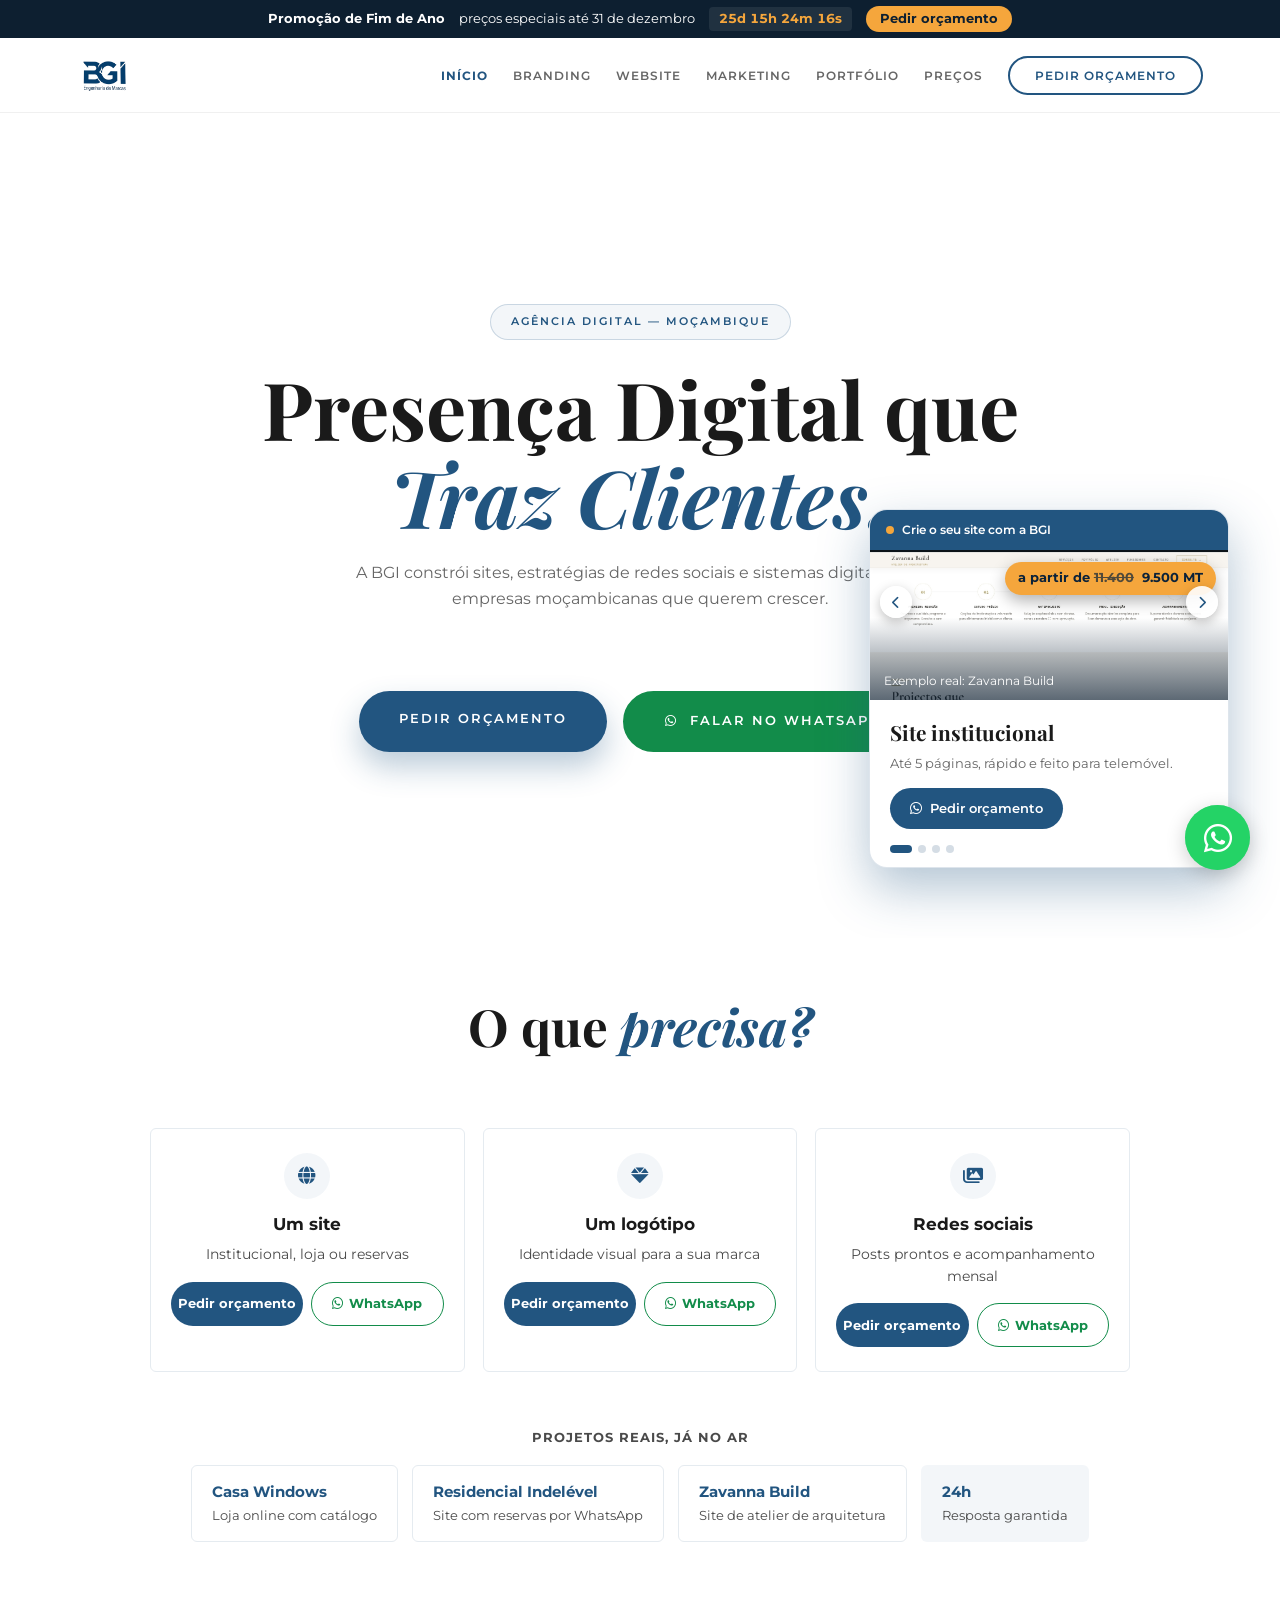
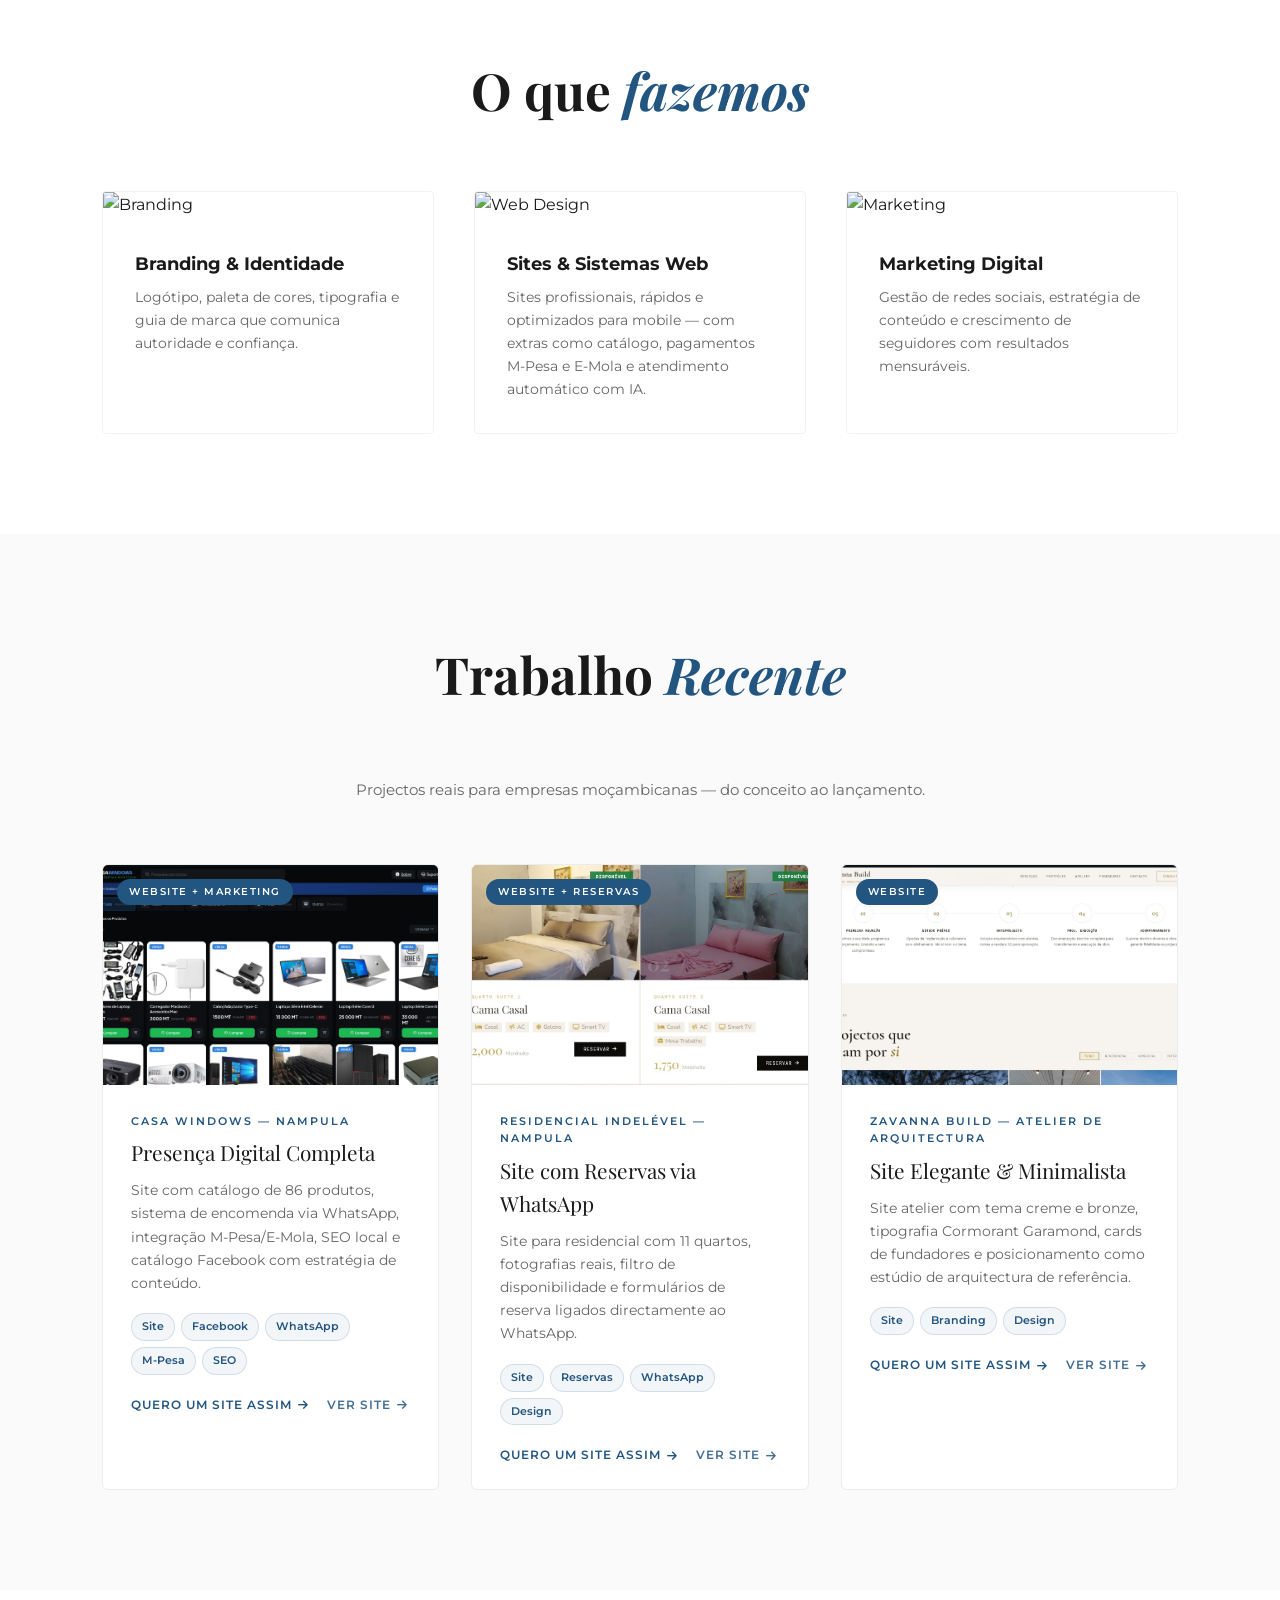
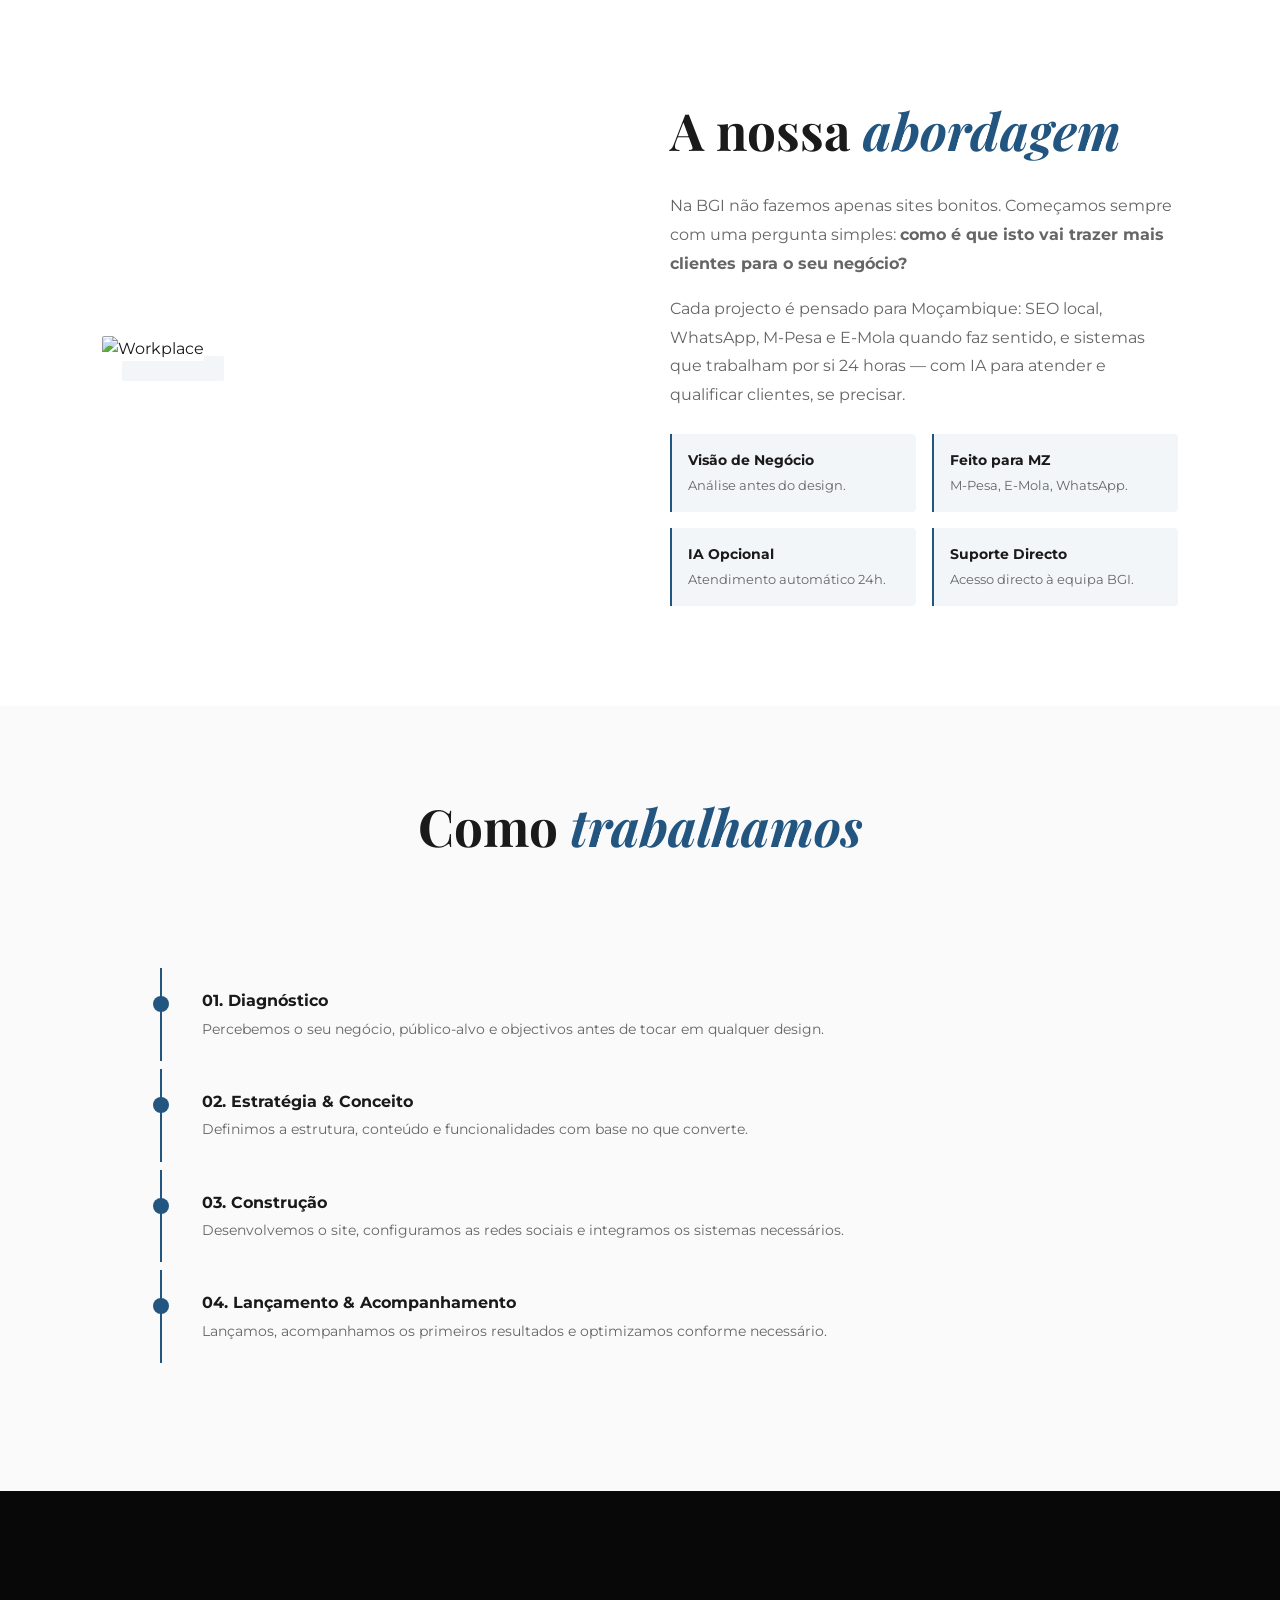
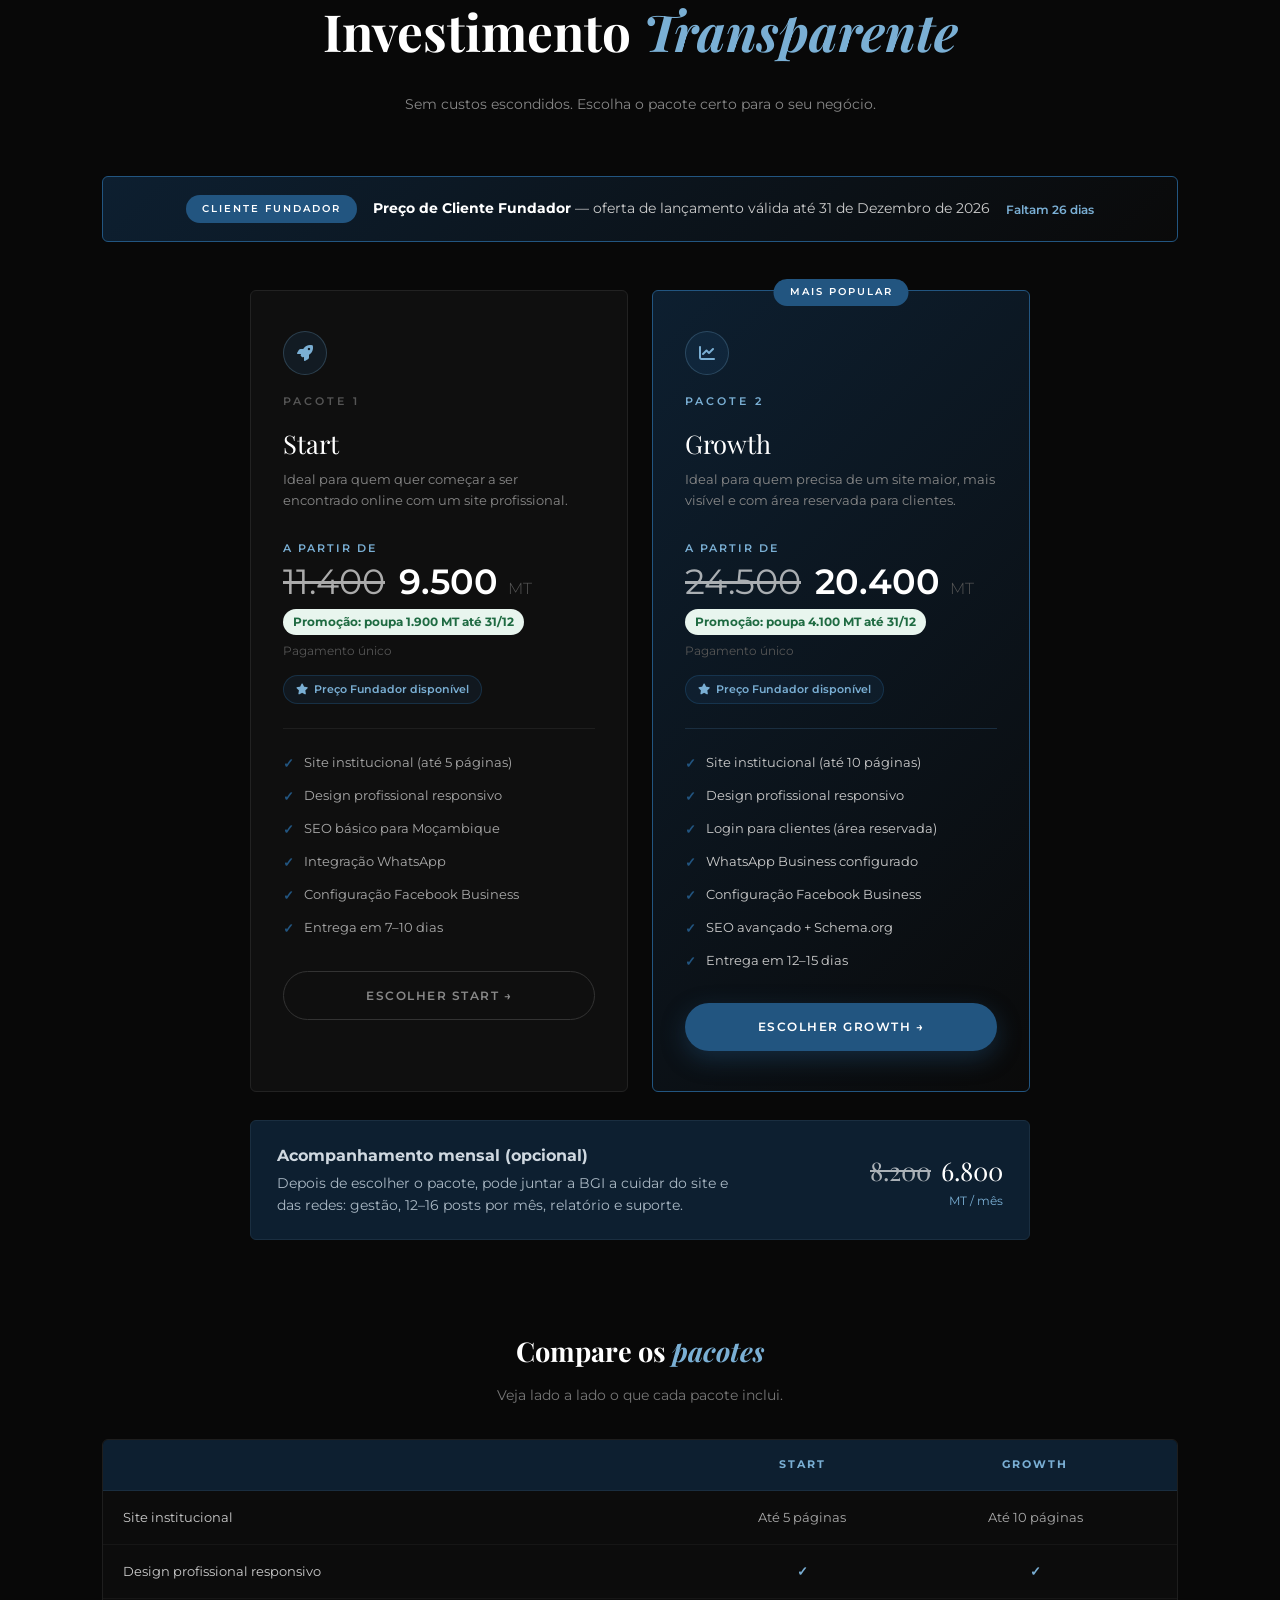
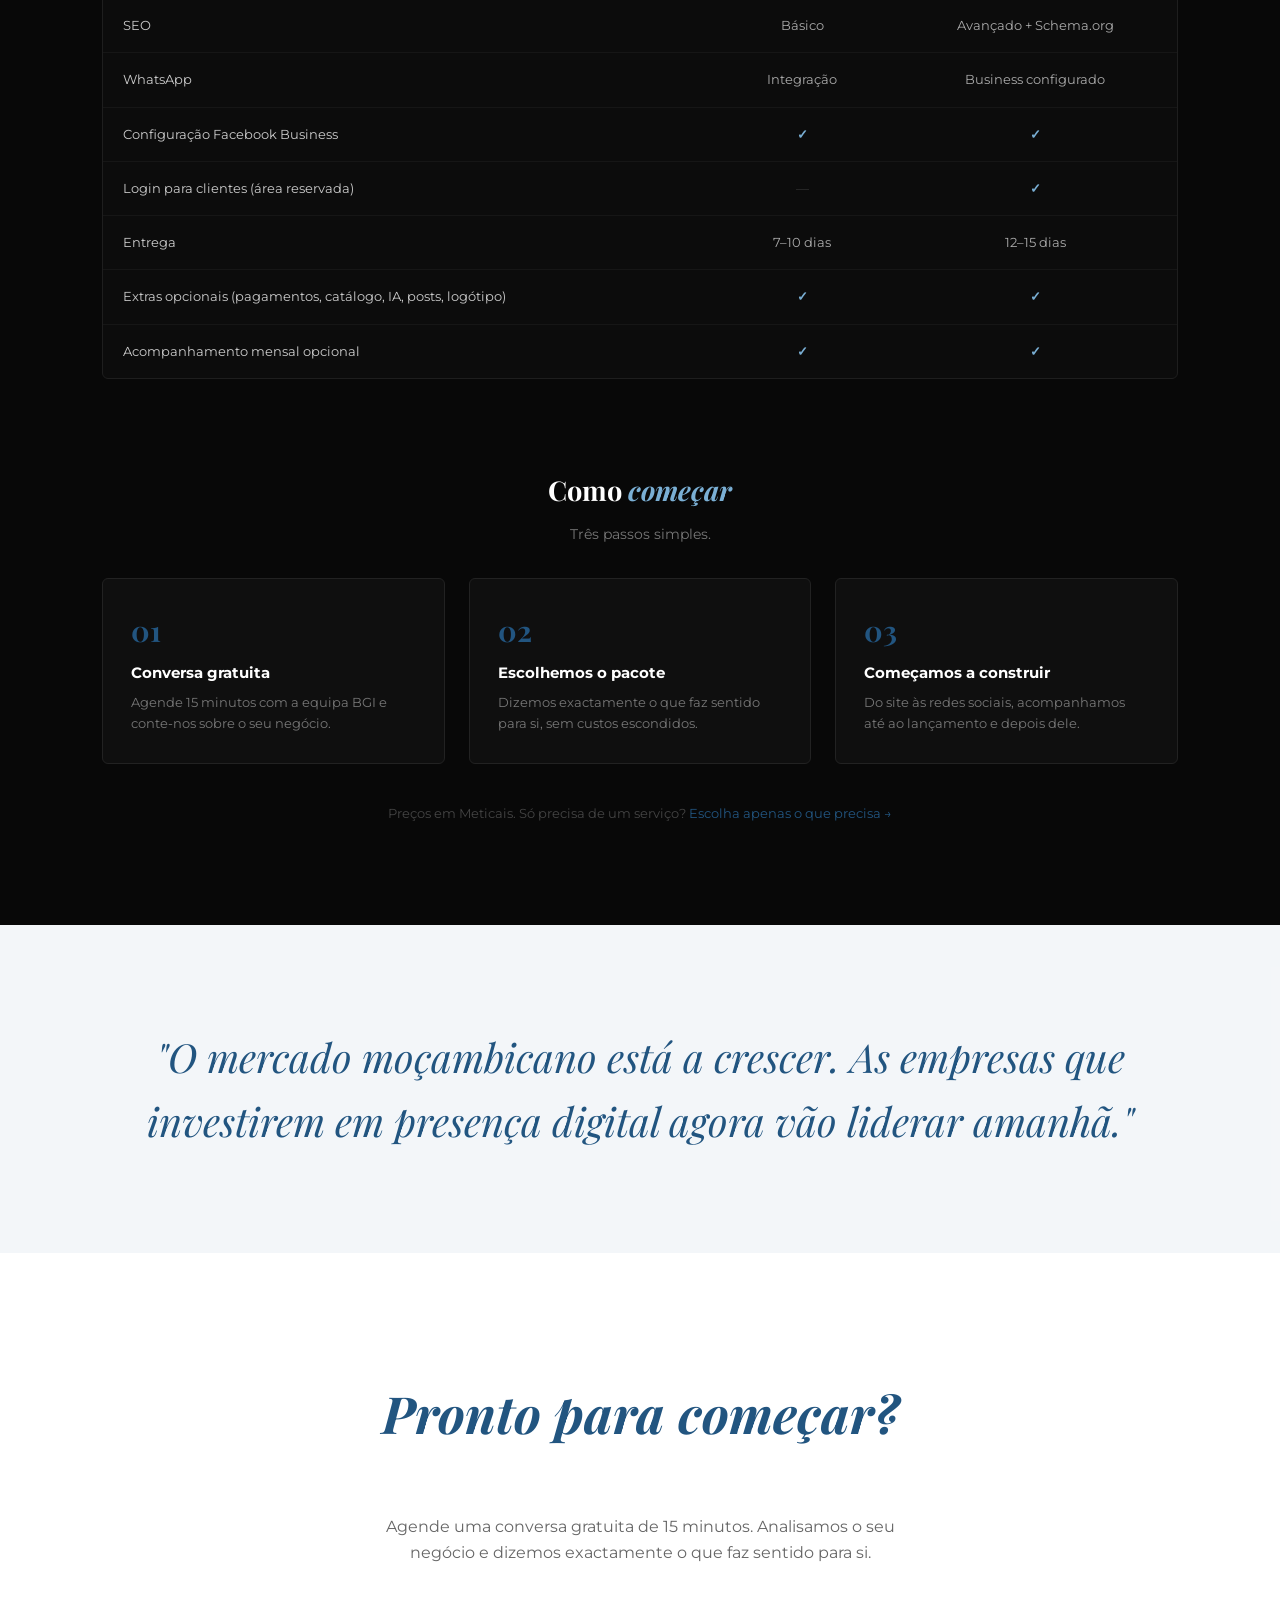
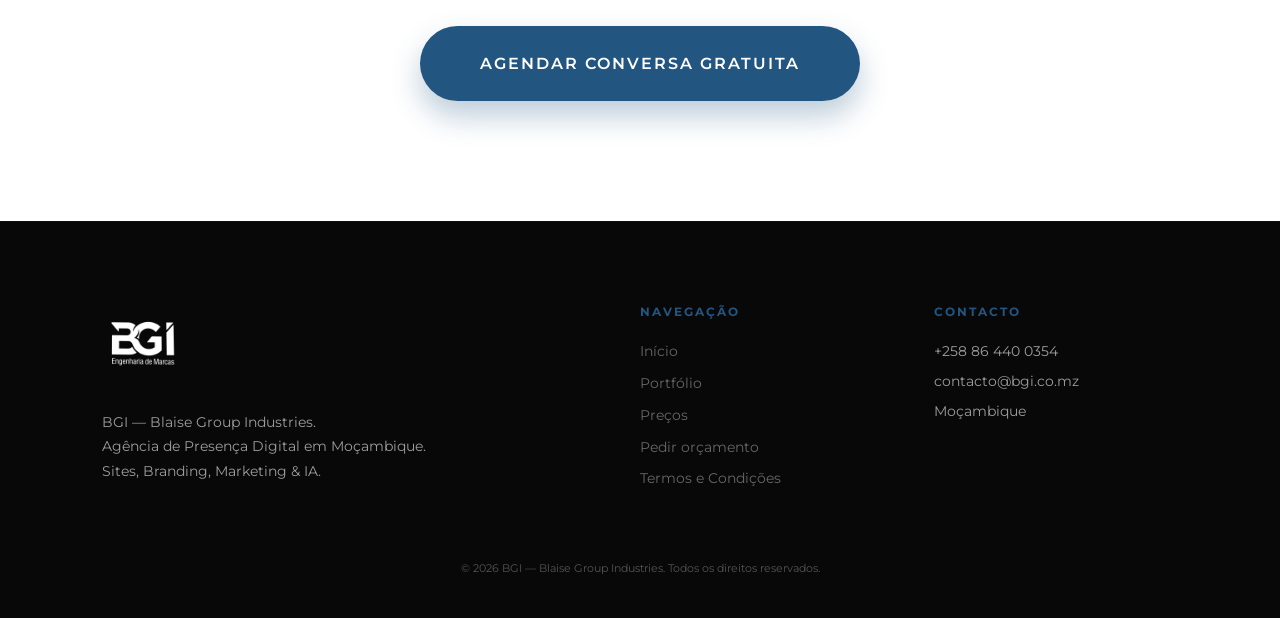
==== commit c843aea8: "Add files via upload" ====
--- a/index.html
+++ b/index.html
@@ -43,7 +43,7 @@
 .btn-nav{ border: 2px solid var(--brand-color); padding: 10px 25px; border-radius: 50px; color: var(--brand-color) !important; transition: all 0.3s; }
 .btn-nav:hover{ background: var(--brand-color); color: #fff !important; }
 #p-home .hero-container{ position: relative; height: 100vh; overflow: hidden; display: flex; align-items: center; justify-content: center; text-align: center; }
-#p-home .hero-bg{ position: absolute; top: 0; left: 0; width: 100%; height: 100%; background-image: url('https://images.unsplash.com/photo-1486406146926-c627a92ad1ab?q=80&w=2070'); background-size: cover; background-position: center; z-index: 0; }
+#p-home .hero-bg{ position: absolute; top: 0; left: 0; width: 100%; height: 100%; background-image: url('https://images.unsplash.com/photo-1486406146926-c627a92ad1ab?q=70&w=1400&auto=format'); background-size: cover; background-position: center; z-index: 0; }
 #p-home .hero-overlay{ position: absolute; top: 0; left: 0; width: 100%; height: 100%; background: linear-gradient(135deg, rgba(255,255,255,0.95) 0%, rgba(255,255,255,0.7) 100%); z-index: 1; }
 #p-home .hero-content{ position: relative; z-index: 2; padding: 0 8%; padding-top: 140px; }
 #p-home .hero-content h1{ font-family: 'Playfair Display', serif; font-size: clamp(2.8rem, 8vw, 5rem); line-height: 1.1; margin-bottom: 20px; }
@@ -463,6 +463,40 @@
 .page{display:none}.page.on{display:block}
 [id]{scroll-margin-top:90px}
 body.on-pedido .whatsapp-float{display:none}
+/* v3: promoção, topo, atalhos, prova */
+.promo-bar{position:fixed;top:0;left:0;right:0;height:38px;z-index:2100;display:flex;align-items:center;justify-content:center;gap:14px;padding:0 12px;background:#0d1f30;color:#fff;font-size:.8rem;line-height:1}
+.promo-bar[hidden]{display:none}
+.promo-bar .pb-s{display:none}
+.promo-bar .pb-c{font-variant-numeric:tabular-nums;font-weight:700;color:#f5a63c;background:rgba(255,255,255,.08);padding:6px 10px;border-radius:4px;white-space:nowrap}
+.promo-bar a{background:#f5a63c;color:#0d1f30;font-weight:700;padding:7px 14px;border-radius:99px;text-decoration:none;white-space:nowrap}
+body.promo-on nav{top:38px}
+body.promo-on .page{padding-top:38px}
+@media(max-width:700px){.promo-bar{gap:8px;font-size:.72rem;height:36px}.promo-bar .pb-x,.promo-bar .pb-l{display:none}.promo-bar .pb-s{display:inline}.promo-bar a{padding:6px 10px}body.promo-on nav{top:36px}body.promo-on .page{padding-top:36px}}
+.p-old{text-decoration:line-through;opacity:.65;font-weight:400;margin-right:4px}
+.p-save{display:inline-block;background:#e8f5ee;color:#1f6b42;border-radius:99px;padding:3px 10px;font-size:.75rem;font-weight:700;margin:6px 0}
+.p-save[hidden]{display:none}
+.sp-badge s{opacity:.7;margin-right:4px}
+#sp-bar{display:none}
+#p-home .quick,#p-home .proof{padding:48px 8% 8px;text-align:center}
+#p-home .quick-grid{display:grid;grid-template-columns:repeat(3,1fr);gap:18px;max-width:980px;margin:24px auto 0}
+#p-home .quick-card{border:1px solid #e5ebf0;border-radius:6px;background:#fff;padding:24px 20px;display:flex;flex-direction:column;align-items:center;gap:6px}
+#p-home .quick-card>i{width:46px;height:46px;border-radius:50%;background:var(--brand-soft);color:var(--brand-color);display:flex;align-items:center;justify-content:center;font-size:1.1rem;margin-bottom:6px}
+#p-home .quick-card strong{font-size:1.05rem}
+#p-home .quick-card span{font-size:.85rem;color:#4a4a4a;margin-bottom:10px}
+#p-home .qc-act{display:flex;gap:8px;flex-wrap:wrap;justify-content:center;width:100%}
+#p-home .qc-act a{flex:1 1 130px;min-height:44px;display:flex;align-items:center;justify-content:center;gap:6px;border-radius:99px;font-weight:700;font-size:.82rem;text-decoration:none}
+#p-home .qc-go{background:var(--brand-color);color:#fff}
+#p-home .qc-wa{border:1.5px solid #128c4a;color:#128c4a}
+#p-home .proof-t{font-size:.8rem;font-weight:700;letter-spacing:1px;text-transform:uppercase;color:#4a4a4a}
+#p-home .proof-row{display:flex;flex-wrap:wrap;gap:14px;justify-content:center;margin-top:16px}
+#p-home .proof-row a,#p-home .proof-24{border:1px solid #e5ebf0;background:#fff;border-radius:6px;padding:14px 20px;text-decoration:none;display:flex;flex-direction:column;gap:2px;text-align:left}
+#p-home .proof-24{background:var(--brand-soft);border-color:transparent}
+#p-home .proof-row strong{font-size:.95rem;color:var(--brand-color)}
+#p-home .proof-row span{font-size:.8rem;color:#4a4a4a}
+#p-home .pl-row{display:flex;gap:18px;flex-wrap:wrap;align-items:center}
+#p-home .pl-alt{opacity:.85}
+@media(max-width:700px){#p-home .quick-grid{grid-template-columns:1fr}#p-home .proof-row a,#p-home .proof-24{width:100%}}
+#p-pedido .ck-save{margin-top:8px;font-size:.85rem;font-weight:700;color:#1f6b42}
 /* v2: pacotes, extras e acessibilidade */
 .sr{position:absolute;width:1px;height:1px;overflow:hidden;clip:rect(0 0 0 0)}
 @media(min-width:901px){#p-home .pricing-grid{grid-template-columns:repeat(2,1fr);max-width:780px}}
@@ -560,10 +594,32 @@
 @keyframes spFloat{0%,100%{transform:translateY(0)}50%{transform:translateY(-5px)}}
 }
 </style>
+<link rel="preconnect" href="https://images.unsplash.com" crossorigin>
+<link rel="preconnect" href="https://cdnjs.cloudflare.com" crossorigin>
 </head>
 <body>
 
 <div class="progress-bar" id="myBar"></div>
+<div class="promo-bar" id="promo-bar" hidden><strong><span class="pb-l">Promoção de Fim de Ano</span><span class="pb-s">Promoção</span></strong><span class="pb-x">preços especiais até 31 de dezembro</span><span class="pb-c" id="pb-c" role="timer" aria-label="Tempo restante da promoção">--</span><a href="#/pedido">Pedir orçamento</a></div>
+<script>
+// Promoção: preços atuais = promoção até PROMO.end; depois passam a normais (+20%). Mude a data/fator aqui.
+window.PROMO=(function(){var P={end:Date.parse('2026-12-31T23:59:59+02:00'),f:1.2};
+P.on=function(){return Date.now()<P.end};
+P.reg=function(n){return Math.round(n*P.f/100)*100};
+P.ep=function(n){return P.on()?n:P.reg(n)};
+P.fm=function(n){return String(n).replace(/\B(?=(\d{3})+(?!\d))/g,'.')};
+P.price=function(n,u){var o=P.fm(P.ep(n))+' <span>'+(u||'MT')+'</span>';return P.on()?'<s class="p-old">'+P.fm(P.reg(n))+'</s> '+o:o};
+function pad(x){return x<10?'0'+x:x}
+function tick(){var d=P.end-Date.now();if(d<=0){location.reload();return}
+var s=Math.floor(d/1000),dd=Math.floor(s/86400),hh=Math.floor(s%86400/3600),mm=Math.floor(s%3600/60);
+document.getElementById('pb-c').textContent=dd+'d '+pad(hh)+'h '+pad(mm)+'m '+pad(s%60)+'s'}
+P.apply=function(){
+ [].forEach.call(document.querySelectorAll('[data-p]'),function(e){e.innerHTML=P.price(+e.getAttribute('data-p'),e.getAttribute('data-u'))});
+ [].forEach.call(document.querySelectorAll('[data-ps]'),function(e){var n=+e.getAttribute('data-ps');e.textContent='Promoção: poupa '+P.fm(P.reg(n)-n)+' MT até 31/12';e.hidden=!P.on()});
+ if(P.on()){document.getElementById('promo-bar').hidden=false;document.body.classList.add('promo-on');tick();setInterval(tick,1000)}};
+document.addEventListener('DOMContentLoaded',P.apply);
+return P})();
+</script>
 
 <a href="https://wa.me/258864400354" class="whatsapp-float" target="_blank">
     <i class="fab fa-whatsapp"></i>
@@ -579,7 +635,7 @@
         <li><a href="#/marketing">Marketing</a></li>
         <li><a href="#/portfolio">Portfólio</a></li>
         <li><a href="#/precos">Preços</a></li>
-        <li><a href="#/pedido" class="btn-nav">Fazer pedido</a></li>
+        <li><a href="#/pedido" class="btn-nav">Pedir orçamento</a></li>
     </ul>
 </nav>
 <main><div class="page on" id="p-home">
@@ -596,42 +652,37 @@
                 A BGI constrói sites, estratégias de redes sociais e sistemas digitais para empresas moçambicanas que querem crescer.
             </p>
             <div class="reveal" style="display:flex; gap:16px; justify-content:center; flex-wrap:wrap;">
-                <a href="#/portfolio" class="btn-huge" style="padding: 18px 40px; font-size: 0.8rem;">Ver o Nosso Trabalho</a>
-                <a href="#/precos" class="btn-huge" style="padding: 18px 40px; font-size: 0.8rem; background: transparent; color: var(--brand-color); border: 2px solid var(--brand-color); box-shadow: none;">Ver Preços</a>
+                <a href="#/pedido" class="btn-huge" style="padding: 18px 40px; font-size: 0.8rem;">Pedir orçamento</a>
+<a href="https://wa.me/258864400354?text=Ol%C3%A1%20BGI%21%20Quero%20pedir%20um%20or%C3%A7amento." target="_blank" rel="noopener" class="btn-huge" style="padding: 18px 40px; font-size: 0.8rem; background:#128c4a; border:2px solid #128c4a; color:#fff; box-shadow:none;"><i class="fab fa-whatsapp" aria-hidden="true"></i>&nbsp; Falar no WhatsApp</a>
             </div>
             <div class="sp" id="sp" role="region" aria-label="Tipos de site e preços"><div class="sp-top"><i></i>Crie o seu site com a BGI</div><button class="sp-nav sp-prev" id="sp-prev" aria-label="Anterior"><i class="fas fa-chevron-left"></i></button><button class="sp-nav sp-next" id="sp-next" aria-label="Seguinte"><i class="fas fa-chevron-right"></i></button><div id="sp-slides"></div><div class="sp-d" id="sp-dots"></div><div class="sp-bar" id="sp-bar"></div></div>
         </div>
     </div>
 
-    <!-- STATS -->
-    <section class="reveal" style="padding: 60px 8%;">
-        <div class="stats-grid">
-            <div class="stat-item"><h3>100%</h3><p>Foco em Resultados</p></div>
-            <div class="stat-item"><h3>24h</h3><p>Resposta Garantida</p></div>
-            <div class="stat-item"><h3>MZ</h3><p>Feito para Moçambique</p></div>
-        </div>
-    </section>
+    <section class="quick reveal" aria-labelledby="q-h"><h2 id="q-h">O que <span class="serif">precisa?</span></h2><div class="quick-grid"><div class="quick-card"><i class="fas fa-globe" aria-hidden="true"></i><strong>Um site</strong><span>Institucional, loja ou reservas</span><div class="qc-act"><a class="qc-go" href="#/pedido/start">Pedir orçamento</a><a class="qc-wa" href="https://wa.me/258864400354?text=Ol%C3%A1%20BGI%21%20Preciso%20de%20um%20site." target="_blank" rel="noopener"><i class="fab fa-whatsapp" aria-hidden="true"></i> WhatsApp</a></div></div><div class="quick-card"><i class="fas fa-gem" aria-hidden="true"></i><strong>Um logótipo</strong><span>Identidade visual para a sua marca</span><div class="qc-act"><a class="qc-go" href="#/pedido/solo/logo">Pedir orçamento</a><a class="qc-wa" href="https://wa.me/258864400354?text=Ol%C3%A1%20BGI%21%20Preciso%20de%20um%20log%C3%B3tipo." target="_blank" rel="noopener"><i class="fab fa-whatsapp" aria-hidden="true"></i> WhatsApp</a></div></div><div class="quick-card"><i class="fas fa-images" aria-hidden="true"></i><strong>Redes sociais</strong><span>Posts prontos e acompanhamento mensal</span><div class="qc-act"><a class="qc-go" href="#/pedido/solo/posts">Pedir orçamento</a><a class="qc-wa" href="https://wa.me/258864400354?text=Ol%C3%A1%20BGI%21%20Preciso%20de%20ajuda%20com%20redes%20sociais." target="_blank" rel="noopener"><i class="fab fa-whatsapp" aria-hidden="true"></i> WhatsApp</a></div></div></div></section>
+<section class="proof reveal" aria-labelledby="pf-h"><p class="proof-t" id="pf-h">Projetos reais, já no ar</p><div class="proof-row"><a href="https://casawindows.online" target="_blank" rel="noopener"><strong>Casa Windows</strong><span>Loja online com catálogo</span></a><a href="https://blaisegroupindustries.github.io/ResidencialIndelevel/" target="_blank" rel="noopener"><strong>Residencial Indelével</strong><span>Site com reservas por WhatsApp</span></a><a href="https://blaisegroupindustries.github.io/ZavannaBuild/" target="_blank" rel="noopener"><strong>Zavanna Build</strong><span>Site de atelier de arquitetura</span></a><div class="proof-24"><strong>24h</strong><span>Resposta garantida</span></div></div></section>
+
 
     <!-- SERVIÇOS -->
     <section id="servicos">
         <h2 class="reveal">O que <span class="serif">fazemos</span></h2>
         <div class="grid-services">
             <a href="#/branding" class="service-card reveal">
-                <img src="https://images.unsplash.com/photo-1626785774573-4b799315345d?q=80&w=800" class="service-img" alt="Branding">
+                <img loading="lazy" decoding="async" src="https://images.unsplash.com/photo-1626785774573-4b799315345d?q=80&w=800" class="service-img" alt="Branding">
                 <div class="service-info">
                     <h3>Branding & Identidade</h3>
                     <p>Logótipo, paleta de cores, tipografia e guia de marca que comunica autoridade e confiança.</p>
                 </div>
             </a>
             <a href="#/website" class="service-card reveal">
-                <img src="https://images.unsplash.com/photo-1460925895917-afdab827c52f?q=80&w=800" class="service-img" alt="Web Design">
+                <img loading="lazy" decoding="async" src="https://images.unsplash.com/photo-1460925895917-afdab827c52f?q=80&w=800" class="service-img" alt="Web Design">
                 <div class="service-info">
                     <h3>Sites & Sistemas Web</h3>
-                    <p>Sites profissionais, rápidos e optimizados para mobile — incluindo IA integrada para atendimento automático.</p>
+                    <p>Sites profissionais, rápidos e optimizados para mobile — com extras como catálogo, pagamentos M-Pesa e E-Mola e atendimento automático com IA.</p>
                 </div>
             </a>
             <a href="#/marketing" class="service-card reveal">
-                <img src="https://images.unsplash.com/photo-1551434678-e076c223a692?q=80&w=800" class="service-img" alt="Marketing">
+                <img loading="lazy" decoding="async" src="https://images.unsplash.com/photo-1551434678-e076c223a692?q=80&w=800" class="service-img" alt="Marketing">
                 <div class="service-info">
                     <h3>Marketing Digital</h3>
                     <p>Gestão de redes sociais, estratégia de conteúdo e crescimento de seguidores com resultados mensuráveis.</p>
@@ -649,7 +700,7 @@
             <!-- Casa Windows -->
             <div class="portfolio-card reveal">
                 <div class="portfolio-img-wrap">
-                    <img src="CW_ex.jpg" alt="Casa Windows">
+                    <img loading="lazy" decoding="async" src="CW_ex.jpg" alt="Casa Windows">
                     <div class="portfolio-tag">Website + Marketing</div>
                 </div>
                 <div class="portfolio-body">
@@ -663,14 +714,14 @@
                         <span class="ptag">M-Pesa</span>
                         <span class="ptag">SEO</span>
                     </div>
-                    <a href="https://wa.me/258864400354?text=Ol%C3%A1%20BGI%21%20Gostei%20do%20site%20da%20Casa%20Windows%20e%20quero%20algo%20parecido." target="_blank" rel="noopener" class="portfolio-link">Quero um site assim <i class="fas fa-arrow-right" style="font-size:0.7rem;"></i></a>
+                    <div class="pl-row"><a href="https://wa.me/258864400354?text=Ol%C3%A1%20BGI%21%20Gostei%20do%20site%20da%20Casa%20Windows%20e%20quero%20algo%20parecido." target="_blank" rel="noopener" class="portfolio-link">Quero um site assim <i class="fas fa-arrow-right" style="font-size:0.7rem;"></i></a><a href="https://casawindows.online" target="_blank" rel="noopener" class="portfolio-link pl-alt">Ver site <i class="fas fa-arrow-right" style="font-size:0.7rem;"></i></a></div>
                 </div>
             </div>
 
             <!-- Residencial Indelével -->
             <div class="portfolio-card reveal">
                 <div class="portfolio-img-wrap">
-                    <img src="REI_ex.jpg" alt="Residencial Indelével">
+                    <img loading="lazy" decoding="async" src="REI_ex.jpg" alt="Residencial Indelével">
                     <div class="portfolio-tag">Website + Reservas</div>
                 </div>
                 <div class="portfolio-body">
@@ -683,14 +734,14 @@
                         <span class="ptag">WhatsApp</span>
                         <span class="ptag">Design</span>
                     </div>
-                    <a href="https://blaisegroupindustries.github.io/ResidencialIndelevel/" target="_blank" class="portfolio-link">Ver site <i class="fas fa-arrow-right" style="font-size:0.7rem;"></i></a>
+                    <div class="pl-row"><a href="https://wa.me/258864400354?text=Ol%C3%A1%20BGI%21%20Gostei%20do%20site%20do%20Residencial%20Indel%C3%A9vel%20e%20quero%20algo%20parecido." target="_blank" rel="noopener" class="portfolio-link">Quero um site assim <i class="fas fa-arrow-right" style="font-size:0.7rem;"></i></a><a href="https://blaisegroupindustries.github.io/ResidencialIndelevel/" target="_blank" rel="noopener" class="portfolio-link pl-alt">Ver site <i class="fas fa-arrow-right" style="font-size:0.7rem;"></i></a></div>
                 </div>
             </div>
 
             <!-- Zavanna -->
             <div class="portfolio-card reveal">
                 <div class="portfolio-img-wrap">
-                    <img src="ZAV_ex.jpg" alt="Zavanna Build">
+                    <img loading="lazy" decoding="async" src="ZAV_ex.jpg" alt="Zavanna Build">
                     <div class="portfolio-tag">Website</div>
                 </div>
                 <div class="portfolio-body">
@@ -702,7 +753,7 @@
                         <span class="ptag">Branding</span>
                         <span class="ptag">Design</span>
                     </div>
-                    <a href="https://wa.me/258864400354?text=Ol%C3%A1%20BGI%21%20Gostei%20do%20site%20da%20Zavanna%20Build%20e%20quero%20algo%20parecido." target="_blank" rel="noopener" class="portfolio-link">Quero um site assim <i class="fas fa-arrow-right" style="font-size:0.7rem;"></i></a>
+                    <div class="pl-row"><a href="https://wa.me/258864400354?text=Ol%C3%A1%20BGI%21%20Gostei%20do%20site%20da%20Zavanna%20Build%20e%20quero%20algo%20parecido." target="_blank" rel="noopener" class="portfolio-link">Quero um site assim <i class="fas fa-arrow-right" style="font-size:0.7rem;"></i></a><a href="https://blaisegroupindustries.github.io/ZavannaBuild/" target="_blank" rel="noopener" class="portfolio-link pl-alt">Ver site <i class="fas fa-arrow-right" style="font-size:0.7rem;"></i></a></div>
                 </div>
             </div>
 
@@ -713,12 +764,12 @@
     <section class="reveal">
         <div class="dna-grid">
             <div class="dna-image">
-                <img src="https://images.unsplash.com/photo-1497215728101-856f4ea42174?q=80&w=800" alt="Workplace">
+                <img loading="lazy" decoding="async" src="https://images.unsplash.com/photo-1497215728101-856f4ea42174?q=80&w=800" alt="Workplace">
             </div>
             <div>
                 <h2 style="text-align: left; margin-bottom: 20px;">A nossa <span class="serif">abordagem</span></h2>
                 <p style="color: var(--sec); margin-bottom: 16px; line-height: 1.8;">Na BGI não fazemos apenas sites bonitos. Começamos sempre com uma pergunta simples: <strong>como é que isto vai trazer mais clientes para o seu negócio?</strong></p>
-                <p style="color: var(--sec); margin-bottom: 24px; line-height: 1.8;">Cada projecto inclui estratégia de conteúdo, SEO local para Moçambique, e sistemas que trabalham por si 24 horas — incluindo IA para atender e qualificar clientes automaticamente.</p>
+                <p style="color: var(--sec); margin-bottom: 24px; line-height: 1.8;">Cada projecto é pensado para Moçambique: SEO local, WhatsApp, M-Pesa e E-Mola quando faz sentido, e sistemas que trabalham por si 24 horas — com IA para atender e qualificar clientes, se precisar.</p>
                 <div style="display:grid; grid-template-columns:1fr 1fr; gap:16px;">
                     <div style="padding:16px; border-left:2px solid var(--brand-color); background:var(--brand-soft); border-radius:0 4px 4px 0;">
                         <h4 style="font-size:0.85rem; margin-bottom:4px;">Visão de Negócio</h4>
@@ -729,7 +780,7 @@
                         <p style="font-size:0.8rem; color:var(--sec);">M-Pesa, E-Mola, WhatsApp.</p>
                     </div>
                     <div style="padding:16px; border-left:2px solid var(--brand-color); background:var(--brand-soft); border-radius:0 4px 4px 0;">
-                        <h4 style="font-size:0.85rem; margin-bottom:4px;">IA Integrada</h4>
+                        <h4 style="font-size:0.85rem; margin-bottom:4px;">IA Opcional</h4>
                         <p style="font-size:0.8rem; color:var(--sec);">Atendimento automático 24h.</p>
                     </div>
                     <div style="padding:16px; border-left:2px solid var(--brand-color); background:var(--brand-soft); border-radius:0 4px 4px 0;">
@@ -772,7 +823,7 @@
                 <div class="price-name">Start</div>
                 <p class="price-ideal">Ideal para quem quer começar a ser encontrado online com um site profissional.</p>
                 <span class="price-from">A partir de</span>
-                <div class="price-amount">9.500 <span>MT</span></div>
+                <div class="price-amount" data-p="9500"></div><div class="p-save" data-ps="9500" hidden></div>
                 <div class="price-note">Pagamento único</div>
                 <div class="price-founder"><i class="fas fa-star"></i> Preço Fundador disponível</div>
                 <div class="price-divider"></div>
@@ -794,7 +845,7 @@
                 <div class="price-name">Growth</div>
                 <p class="price-ideal">Ideal para quem precisa de um site maior, mais visível e com área reservada para clientes.</p>
                 <span class="price-from">A partir de</span>
-                <div class="price-amount">20.400 <span>MT</span></div>
+                <div class="price-amount" data-p="20400"></div><div class="p-save" data-ps="20400" hidden></div>
                 <div class="price-note">Pagamento único</div>
                 <div class="price-founder"><i class="fas fa-star"></i> Preço Fundador disponível</div>
                 <div class="price-divider"></div>
@@ -804,7 +855,7 @@
             </div>
 
         </div>
-        <div class="month-strip reveal"><div><strong>Acompanhamento mensal (opcional)</strong><p>Depois de escolher o pacote, pode juntar a BGI a cuidar do site e das redes: gestão, 12–16 posts por mês, relatório e suporte.</p></div><div class="ms-price">6.800 <span>MT / mês</span></div></div>
+        <div class="month-strip reveal"><div><strong>Acompanhamento mensal (opcional)</strong><p>Depois de escolher o pacote, pode juntar a BGI a cuidar do site e das redes: gestão, 12–16 posts por mês, relatório e suporte.</p></div><div class="ms-price" data-p="6800" data-u="MT / mês"></div></div>
         <h3 class="pricing-block-title reveal">Compare os <span class="serif">pacotes</span></h3>
         <p class="pricing-block-sub reveal">Veja lado a lado o que cada pacote inclui.</p>
         <div class="compare-wrap reveal">
@@ -841,7 +892,7 @@
 <div class="page" id="p-branding">
 
     <header class="branding-hero">
-        <img src="https://images.unsplash.com/photo-1558655146-d09347e92766?q=80&w=2000" class="hero-img-bg" alt="Branding Concept">
+        <img loading="lazy" decoding="async" src="https://images.unsplash.com/photo-1558655146-d09347e92766?q=70&w=1400&auto=format" class="hero-img-bg" alt="Branding Concept">
         <div class="hero-content">
             <h1 class="reveal">Identidade de <br><span class="serif">Alto Valor.</span></h1>
             <p class="reveal">Projetamos a estética do sucesso através de sistemas visuais inteligentes.</p>
@@ -850,7 +901,7 @@
 
     <section class="split-section">
         <div class="split-image reveal">
-            <img src="https://images.unsplash.com/photo-1509343256512-d77a5cb3791b?q=80&w=1000" alt="Design Minimalista">
+            <img loading="lazy" decoding="async" src="https://images.unsplash.com/photo-1509343256512-d77a5cb3791b?q=70&w=800&auto=format" alt="Design Minimalista">
         </div>
         <div class="split-text reveal">
             <h2 class="serif" style="text-align: left; font-size: 2.8rem; margin-bottom: 30px; color: var(--text);">A Psicologia por trás do <span style="color: var(--brand-color)">Impacto</span>.</h2>
@@ -886,16 +937,16 @@
         
         <div class="gallery-grid">
             <div class="gallery-item item-1 reveal">
-                <img src="https://images.unsplash.com/photo-1513519245088-0e12902e5a38?q=80&w=1000" alt="Estúdio de Design">
+                <img loading="lazy" decoding="async" src="https://images.unsplash.com/photo-1513519245088-0e12902e5a38?q=70&w=800&auto=format" alt="Estúdio de Design">
             </div>
             <div class="gallery-item item-2 reveal">
-                <img src="https://images.unsplash.com/photo-1614850523296-d8c1af93d400?q=80&w=1000" alt="Texturas">
+                <img loading="lazy" decoding="async" src="https://images.unsplash.com/photo-1614850523296-d8c1af93d400?q=70&w=800&auto=format" alt="Texturas">
             </div>
             <div class="gallery-item item-3 reveal">
-                <img src="https://images.unsplash.com/photo-1516321497487-e288fb19713f?q=80&w=1000" alt="Digital Branding">
+                <img loading="lazy" decoding="async" src="https://images.unsplash.com/photo-1516321497487-e288fb19713f?q=70&w=800&auto=format" alt="Digital Branding">
             </div>
             <div class="gallery-item item-4 reveal">
-                <img src="https://images.unsplash.com/photo-1507238691740-187a5b1d37b8?q=80&w=1000" alt="Minimalist Work">
+                <img loading="lazy" decoding="async" src="https://images.unsplash.com/photo-1507238691740-187a5b1d37b8?q=70&w=800&auto=format" alt="Minimalist Work">
             </div>
         </div>
     </section>
@@ -927,7 +978,7 @@
                 <p style="color: var(--sec);">Nossa engenharia garante tempos de carregamento instantâneos e uma interface que posiciona sua marca como líder do mercado.</p>
             </div>
             <div class="feature-image reveal">
-                <img src="https://images.unsplash.com/photo-1497215728101-856f4ea42174?q=80&w=2070" alt="Workplace BGI">
+                <img loading="lazy" decoding="async" src="https://images.unsplash.com/photo-1497215728101-856f4ea42174?q=70&w=1400&auto=format" alt="Workplace BGI">
             </div>
         </div>
     </section>
@@ -980,7 +1031,7 @@
     <section id="start">
         <div class="impact-grid">
             <div class="impact-image reveal">
-                <img src="https://images.unsplash.com/photo-1551434678-e076c223a692?q=80&w=2070" alt="Marketing BGI">
+                <img loading="lazy" decoding="async" src="https://images.unsplash.com/photo-1551434678-e076c223a692?q=70&w=1400&auto=format" alt="Marketing BGI">
             </div>
             <div class="impact-text reveal">
                 <h2>Venda mais, <br>gaste menos.</h2>
@@ -1202,7 +1253,7 @@
 
     </div>
 </main>
-<div class="mbar"><a class="a1" href="#/pedido">Fazer pedido</a><a class="a2" href="https://wa.me/258864400354" target="_blank" rel="noopener"><i class="fab fa-whatsapp"></i> WhatsApp</a></div>
+<div class="mbar"><a class="a1" href="#/pedido">Pedir orçamento</a><a class="a2" href="https://wa.me/258864400354" target="_blank" rel="noopener"><i class="fab fa-whatsapp"></i> WhatsApp</a></div>
 <footer>
     <div class="footer-grid">
         <div>
@@ -1214,7 +1265,7 @@
             <a href="#/" class="footer-link">Início</a>
             <a href="#/portfolio" class="footer-link">Portfólio</a>
             <a href="#/precos" class="footer-link">Preços</a>
-            <a href="#/pedido" class="footer-link">Fazer pedido</a>
+            <a href="#/pedido" class="footer-link">Pedir orçamento</a>
             <a href="#/termos" class="footer-link">Termos e Condições</a>
         </div>
         <div>
@@ -1269,21 +1320,22 @@
 (function(){
 // Edite aqui os tipos de site, preços e imagens do pop-up.
 var S=[
-{k:'Site institucional',d:'Até 5 páginas, rápido e feito para telemóvel.',p:'a partir de 9.500 MT',img:'ZAV_ex.jpg',c:'Exemplo real: Zavanna Build'},
-{k:'Loja ou catálogo online',d:'Produtos, encomendas por WhatsApp e pagamento M-Pesa e E-Mola.',p:'a partir de 20.400 MT',img:'CW_ex.jpg',c:'Exemplo real: Casa Windows'},
-{k:'Site com reservas',d:'Hotéis, residenciais e serviços com reserva direta no WhatsApp.',p:'a partir de 20.400 MT',img:'REI_ex.jpg',c:'Exemplo real: Residencial Indelével'},
+{k:'Site institucional',d:'Até 5 páginas, rápido e feito para telemóvel.',n:9500,img:'ZAV_ex.jpg',c:'Exemplo real: Zavanna Build'},
+{k:'Loja ou catálogo online',d:'Produtos, encomendas por WhatsApp e pagamento M-Pesa e E-Mola.',n:23100,img:'CW_ex.jpg',c:'Exemplo real: Casa Windows'},
+{k:'Site com reservas',d:'Hotéis, residenciais e serviços com reserva direta no WhatsApp.',n:12900,img:'REI_ex.jpg',c:'Exemplo real: Residencial Indelével'},
 {k:'Sistema web à medida',d:'Painéis, áreas de cliente e automações com IA.',p:'sob orçamento'}];
+function lbl(s){return s.n?'a partir de '+(PROMO.on()?'<s>'+PROMO.fm(PROMO.reg(s.n))+'</s> ':'')+PROMO.fm(PROMO.ep(s.n))+' MT':s.p}
 var sl=document.getElementById('sp-slides'),dt=document.getElementById('sp-dots'),bar=document.getElementById('sp-bar'),box=document.getElementById('sp'),cur=0,t;
 sl.innerHTML=S.map(function(s){
- var im=s.img?'<div class="sp-img" style="background-image:url('+s.img+')"><span class="sp-badge">'+s.p+'</span><span class="sp-cap">'+s.c+'</span></div>':'<div class="sp-img sp-dash"><span class="sp-badge">'+s.p+'</span><i></i><i></i><i></i><i></i></div>';
+ var im=s.img?'<div class="sp-img" style="background-image:url('+s.img+')"><span class="sp-badge">'+lbl(s)+'</span><span class="sp-cap">'+s.c+'</span></div>':'<div class="sp-img sp-dash"><span class="sp-badge">'+lbl(s)+'</span><i></i><i></i><i></i><i></i></div>';
  return '<div class="sp-s">'+im+'<div class="sp-b"><h4>'+s.k+'</h4><p>'+s.d+'</p><a href="https://wa.me/258864400354?text='+encodeURIComponent('Olá BGI! Tenho interesse em: '+s.k+'.')+'" target="_blank" rel="noopener"><i class="fab fa-whatsapp"></i> Pedir orçamento</a></div></div>'}).join('');
 dt.innerHTML=S.map(function(s,i){return '<button aria-label="Slide '+(i+1)+'" data-i="'+i+'"></button>'}).join('');
 function go(i){
  cur=(i+S.length)%S.length;
  [].forEach.call(sl.children,function(e,j){e.classList.toggle('on',j===cur)});
  [].forEach.call(dt.children,function(e,j){e.classList.toggle('on',j===cur)});
- bar.classList.remove('run');void bar.offsetWidth;bar.classList.add('run');
- clearTimeout(t);t=setTimeout(function(){go(cur+1)},5000);
+ 
+ clearTimeout(t);
 }
 dt.addEventListener('click',function(e){if(e.target.dataset.i)go(+e.target.dataset.i)});
 document.getElementById('sp-prev').onclick=function(){go(cur-1)};
@@ -1324,6 +1376,7 @@
  {id:'ads',n:'Gestão de anúncios',d:'Google e Meta, com resultados medidos.',ic:'fas fa-bullhorn',p:3400,need:'care'},
  {id:'more',n:'+8 posts por mês',d:'Mais conteúdo para as redes.',ic:'fas fa-plus',p:2550,need:'care'}
 ];
+(function(){function n(o){if(o.p){o.p0=o.p;o.p=PROMO.ep(o.p0);o.r=PROMO.reg(o.p0)}}for(var k in PLANS)n(PLANS[k]);COMP.forEach(n);MON.forEach(n)})();
 var WA='258864400354',FORM='https://formspree.io/f/xojjvvjk';
 var st={plan:'',sel:{}};
 function $(i){return document.getElementById(i)}
@@ -1333,11 +1386,11 @@
 function ln(a,b){return '<div class="ck-ln"><span>'+a+'</span><span>'+b+'</span></div>'}
 function renderPlans(){
  $('ck-plans').innerHTML=PK.map(function(k){var p=PLANS[k];
-  var pr=k==='help'?'Grátis':k==='solo'?'<small>preço por serviço</small>':mt(p.p)+'<small>a partir de</small>';
+  var pr=k==='help'?'Grátis':k==='solo'?'<small>preço por serviço</small>':(PROMO.on()?'<s class="p-old">'+mt(p.r)+'</s> ':'')+mt(p.p)+'<small>a partir de</small>';
   return '<label><input type="radio" name="plan" value="'+k+'"'+(st.plan===k?' checked':'')+'><span class="ck-pc"><span class="ck-pn">'+p.n+(p.tag?'<em>'+p.tag+'</em>':'')+'</span><span class="ck-pp">'+pr+'</span><span class="ck-pd">'+p.d+'</span></span></label>'}).join('');
 }
 function row(c,inc,on,solo,mon){
- var tag=inc?'<span class="ck-ct">Incluído</span>':'<span class="ck-ct">+'+mt(c.p)+'<i>'+(mon?'por mês':'valor único')+'</i></span>';
+ var tag=inc?'<span class="ck-ct">Incluído</span>':'<span class="ck-ct">'+(PROMO.on()?'<s class="p-old">'+mt(c.r)+'</s> ':'')+'+'+mt(c.p)+'<i>'+(mon?'por mês':'valor único')+'</i></span>';
  var body='<span class="ck-ic"><i class="'+c.ic+'" aria-hidden="true"></i></span><span><span class="ck-cn">'+c.n+'</span><span class="ck-cd" style="display:block">'+c.d+(solo&&c.r?' Precisa de site.':'')+'</span></span>'+tag;
  if(inc)return '<div class="inc"><span class="ck-cc">'+body+'</span></div>';
  return '<label><input type="checkbox" value="'+c.id+'"'+(on?' checked':'')+'><span class="ck-cc">'+body+'</span></label>'}
@@ -1357,10 +1410,10 @@
   return '<div class="ck-g"><h4>'+g+'</h4><div class="ck-comps">'+it.map(function(c){return row(c,isInc(c),st.sel[c.id],solo,false)}).join('')+'</div></div>'}).join('');
  renderMonth()}
 function calc(){
- var p=PLANS[st.plan]||{n:'',p:0},once=p.p,mon=0,ex=[],ml=[];
- shown().forEach(function(c){if(!isInc(c)&&st.sel[c.id]){ex.push(c);once+=c.p}});
- if(st.plan&&st.plan!=='help')MON.forEach(function(c){if(st.sel[c.id]&&(!c.need||st.sel[c.need])){ml.push(c);mon+=c.p}});
- return {p:p,once:once,mon:mon,ex:ex,ml:ml}}
+ var p=PLANS[st.plan]||{n:'',p:0},once=p.p,mon=0,ex=[],ml=[],sv={o:p.r?p.r-p.p:0,m:0};
+ shown().forEach(function(c){if(!isInc(c)&&st.sel[c.id]){ex.push(c);once+=c.p;sv.o+=c.r-c.p}});
+ if(st.plan&&st.plan!=='help')MON.forEach(function(c){if(st.sel[c.id]&&(!c.need||st.sel[c.need])){ml.push(c);mon+=c.p;sv.m+=c.r-c.p}});
+ return {p:p,once:once,mon:mon,ex:ex,ml:ml,sv:sv}}
 function totTxt(r){
  if(st.plan==='help')return 'Grátis';
  var a=[];if(r.once)a.push(mt(r.once));if(r.mon)a.push(mt(r.mon)+'/mês');return a.join(' + ')||'0 MT'}
@@ -1377,9 +1430,9 @@
  var t='';
  if(st.plan==='help')t='<div class="ck-tot"><span>Total</span><b>Grátis</b></div>';
  else{if(r.once)t+='<div class="ck-tot"><span>Valor único</span><b>'+mt(r.once)+'</b></div>';if(r.mon)t+='<div class="ck-tot"><span>Mensalidade</span><b>'+mt(r.mon)+'</b></div>'}
- $('ck-tots').innerHTML=t;$('ck-bt').textContent=totTxt(r);
- var near=(st.plan==='start'||st.plan==='solo')&&r.once>=17000,up=$('ck-up');
- up.hidden=!near;if(near)up.textContent='Está perto do pacote Growth (20.400 MT), que inclui site até 10 páginas, SEO avançado e login de clientes. Vale a pena comparar.';
+ if(PROMO.on()&&st.plan!=='help'&&(r.sv.o||r.sv.m))t+='<div class="ck-save">Promoção de fim de ano: poupa '+(r.sv.o?mt(r.sv.o):'')+(r.sv.o&&r.sv.m?' + ':'')+(r.sv.m?mt(r.sv.m)+'/mês':'')+'</div>';$('ck-tots').innerHTML=t;$('ck-bt').textContent=totTxt(r);
+ var near=(st.plan==='start'||st.plan==='solo')&&r.once>=Math.round(PLANS.growth.p*.83),up=$('ck-up');
+ up.hidden=!near;if(near)up.textContent='Está perto do pacote Growth ('+mt(PLANS.growth.p)+'), que inclui site até 10 páginas, SEO avançado e login de clientes. Vale a pena comparar.';
  $('ck-selerr').hidden=true}
 function render(){renderPlans();renderComps();renderSum()}
 $('ck-plans').addEventListener('change',function(e){
@@ -1395,7 +1448,7 @@
  var l=['Olá BGI! Quero pedir um orçamento:','Opção: '+r.p.n+(r.p.p?' ('+mt(r.p.p)+')':'')];
  if(r.ex.length)l.push((st.plan==='solo'?'Serviços: ':'Extras: ')+r.ex.map(function(c){return c.n}).join(', '));
  if(r.ml.length)l.push('Mensal: '+r.ml.map(function(c){return c.n}).join(', '));
- l.push('Total: '+totTxt(r));
+ if(PROMO.on())l.push('Promoção de fim de ano (válida até 31/12)');l.push('Total: '+totTxt(r));
  l.push('Nome: '+$('ck-nome').value.trim());
  if($('ck-biz').value.trim())l.push('Negócio: '+$('ck-biz').value.trim());
  if($('ck-msg').value.trim())l.push('Nota: '+$('ck-msg').value.trim());
@@ -1411,7 +1464,7 @@
  if(b1||b2){(b1?$('ck-nome'):$('ck-tel')).focus();return}
  var r=r0,btn=$('ck-send');btn.disabled=true;btn.textContent='A enviar...';
  var f=new FormData();
- f.append('Plano',r.p.n);f.append('Extras',r.ex.map(function(c){return c.n}).join(', ')||'nenhum');f.append('Mensal',r.ml.map(function(c){return c.n}).join(', ')||'nenhum');f.append('Total',totTxt(r));
+ f.append('Plano',r.p.n);f.append('Extras',r.ex.map(function(c){return c.n}).join(', ')||'nenhum');f.append('Mensal',r.ml.map(function(c){return c.n}).join(', ')||'nenhum');f.append('Promocao',PROMO.on()?'Promoção de fim de ano (até 31/12)':'nao');f.append('Total',totTxt(r));
  f.append('Nome',$('ck-nome').value);f.append('WhatsApp',$('ck-tel').value);f.append('Negócio',$('ck-biz').value);f.append('Email',$('ck-mail').value);
  f.append('Mensagem',$('ck-msg').value);
  fetch(FORM,{method:'POST',body:f,headers:{Accept:'application/json'}}).then(function(x){done(x.ok,r)}).catch(function(){done(false,r)}).then(function(){btn.disabled=false;btn.innerHTML='<i class="fas fa-paper-plane"></i> Pedir orçamento'});
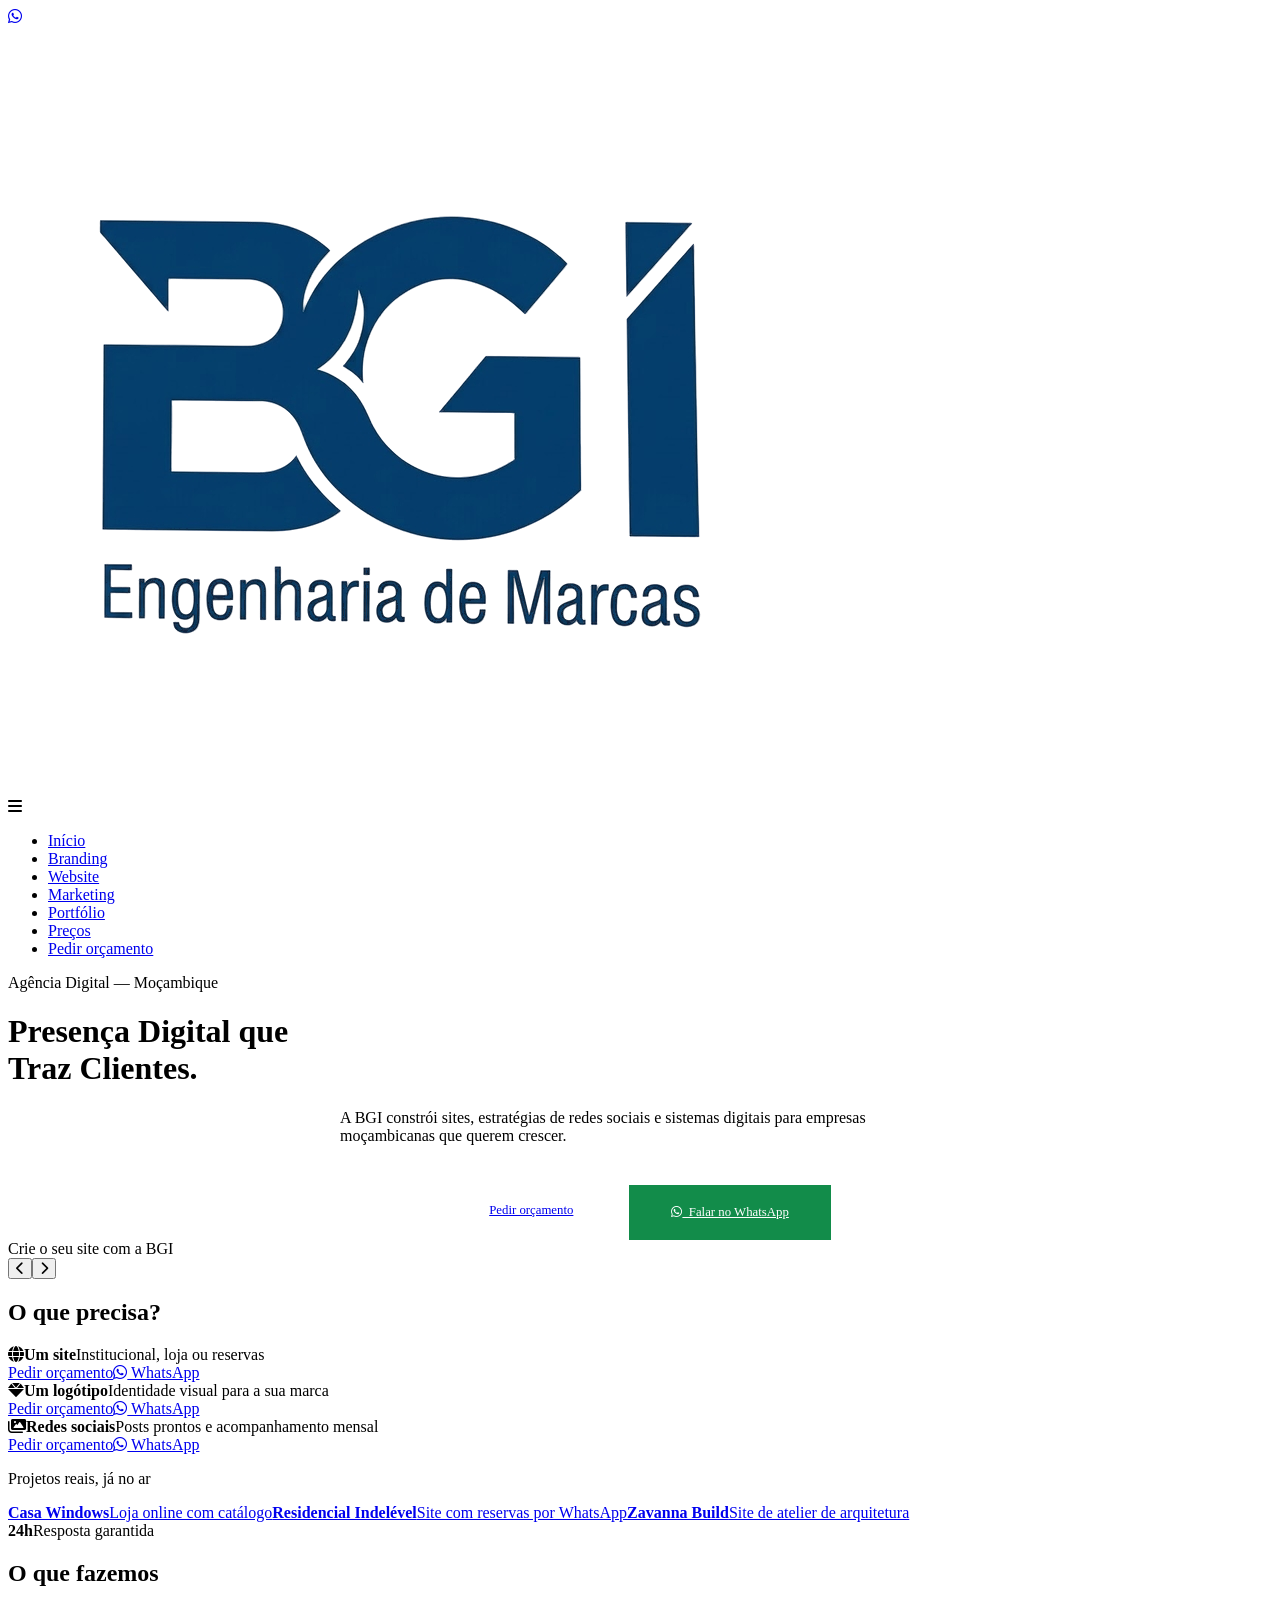
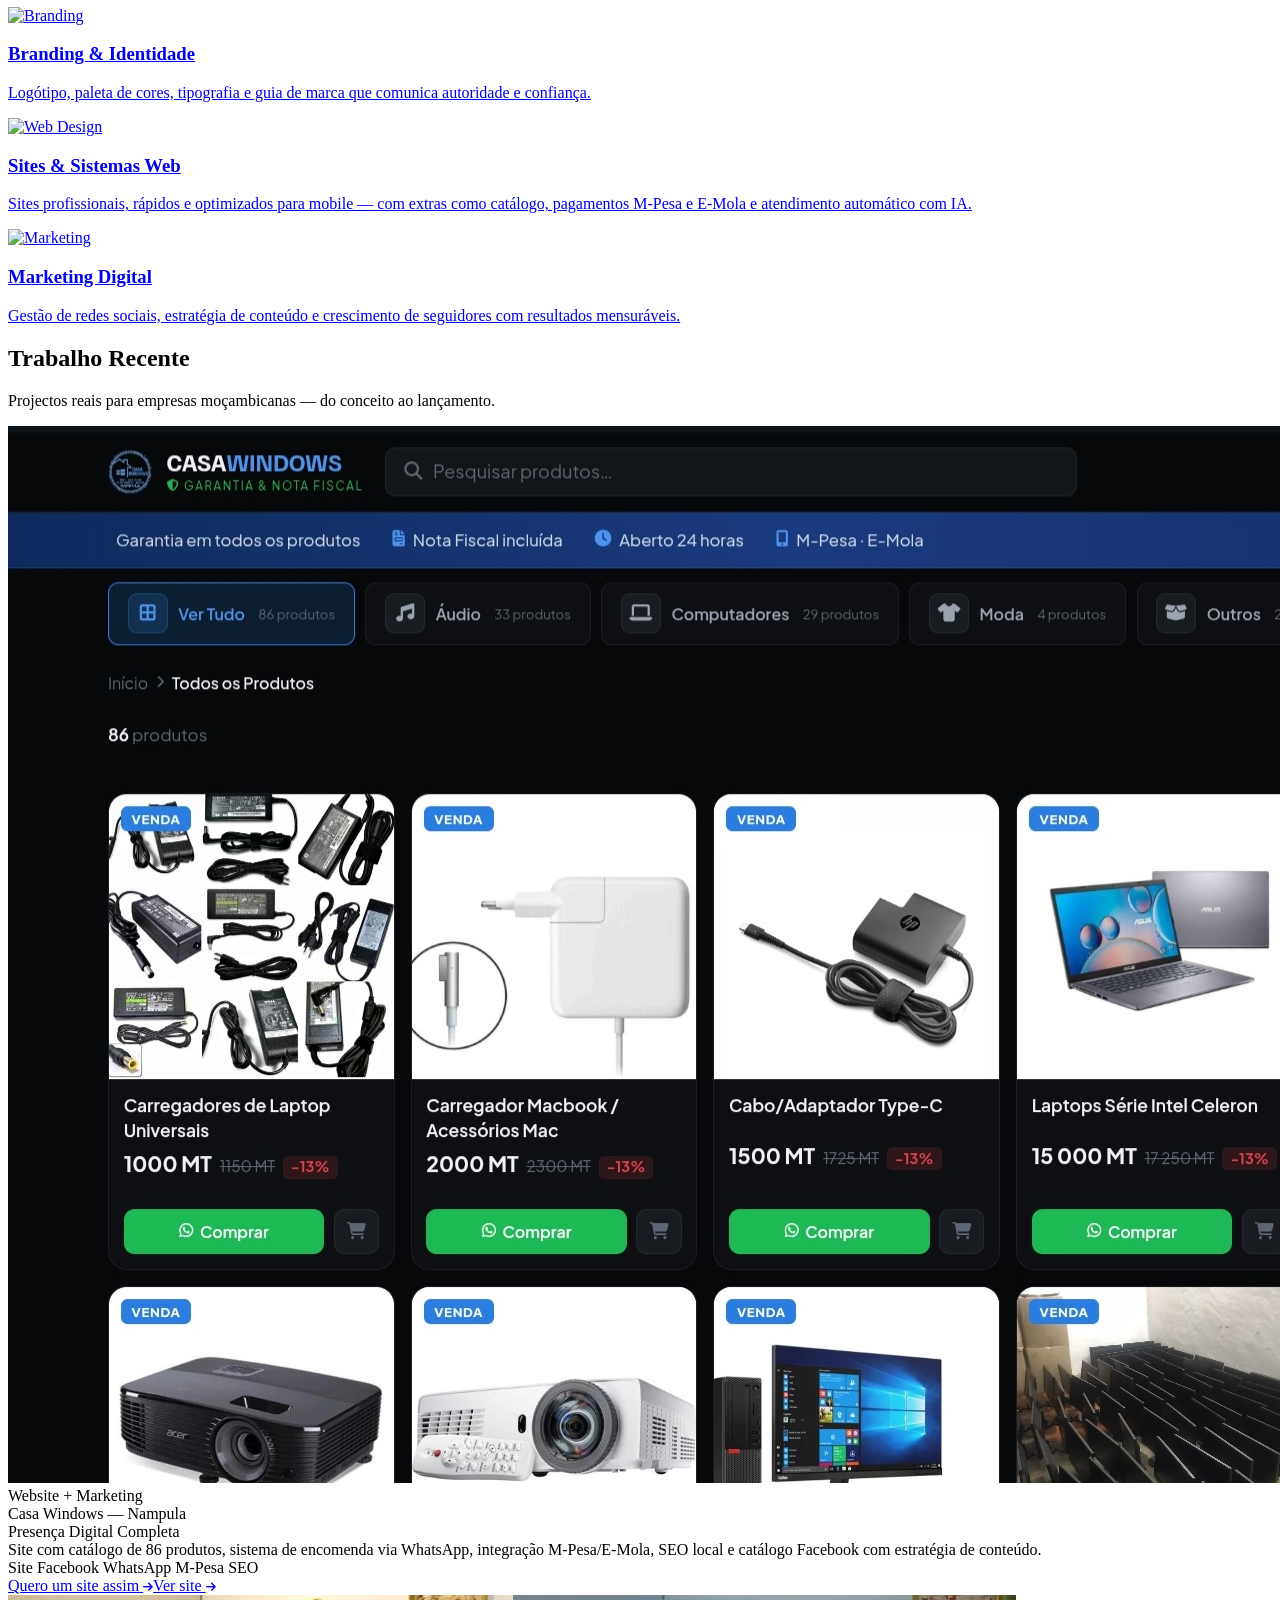
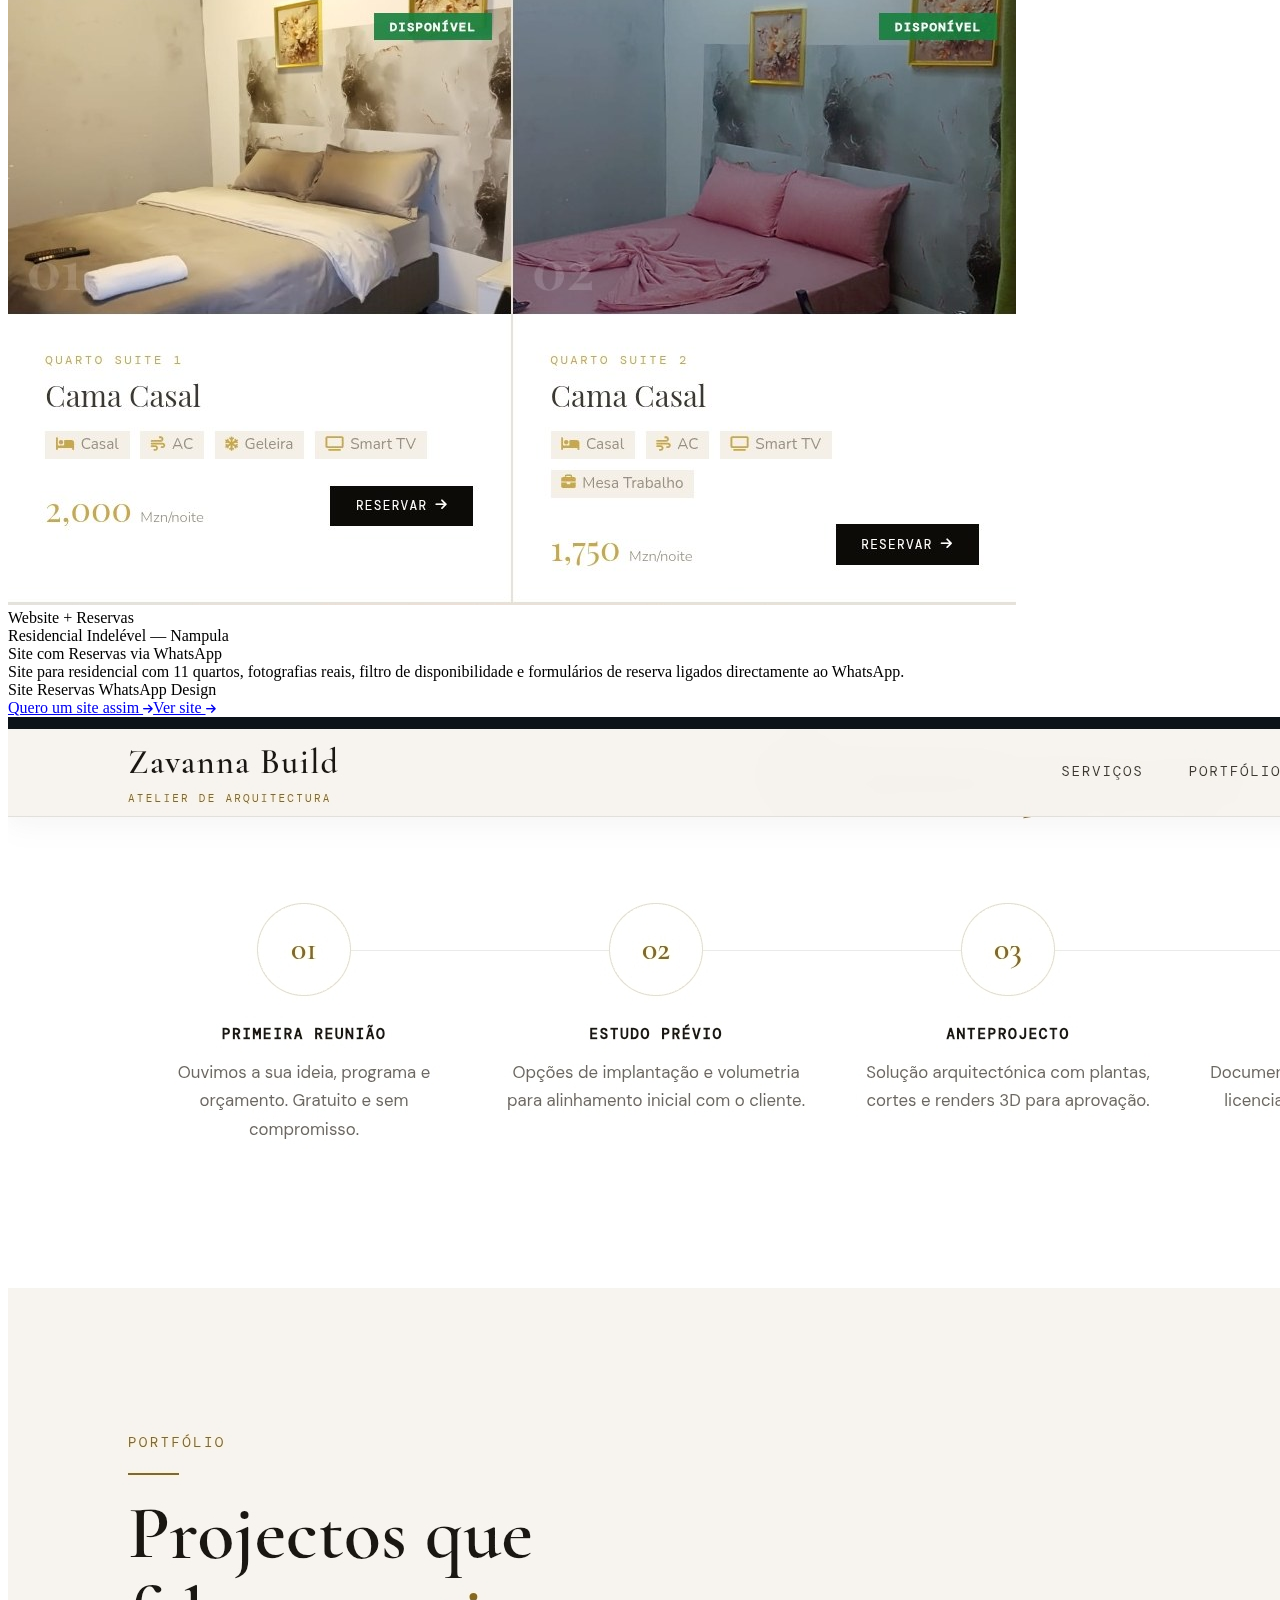
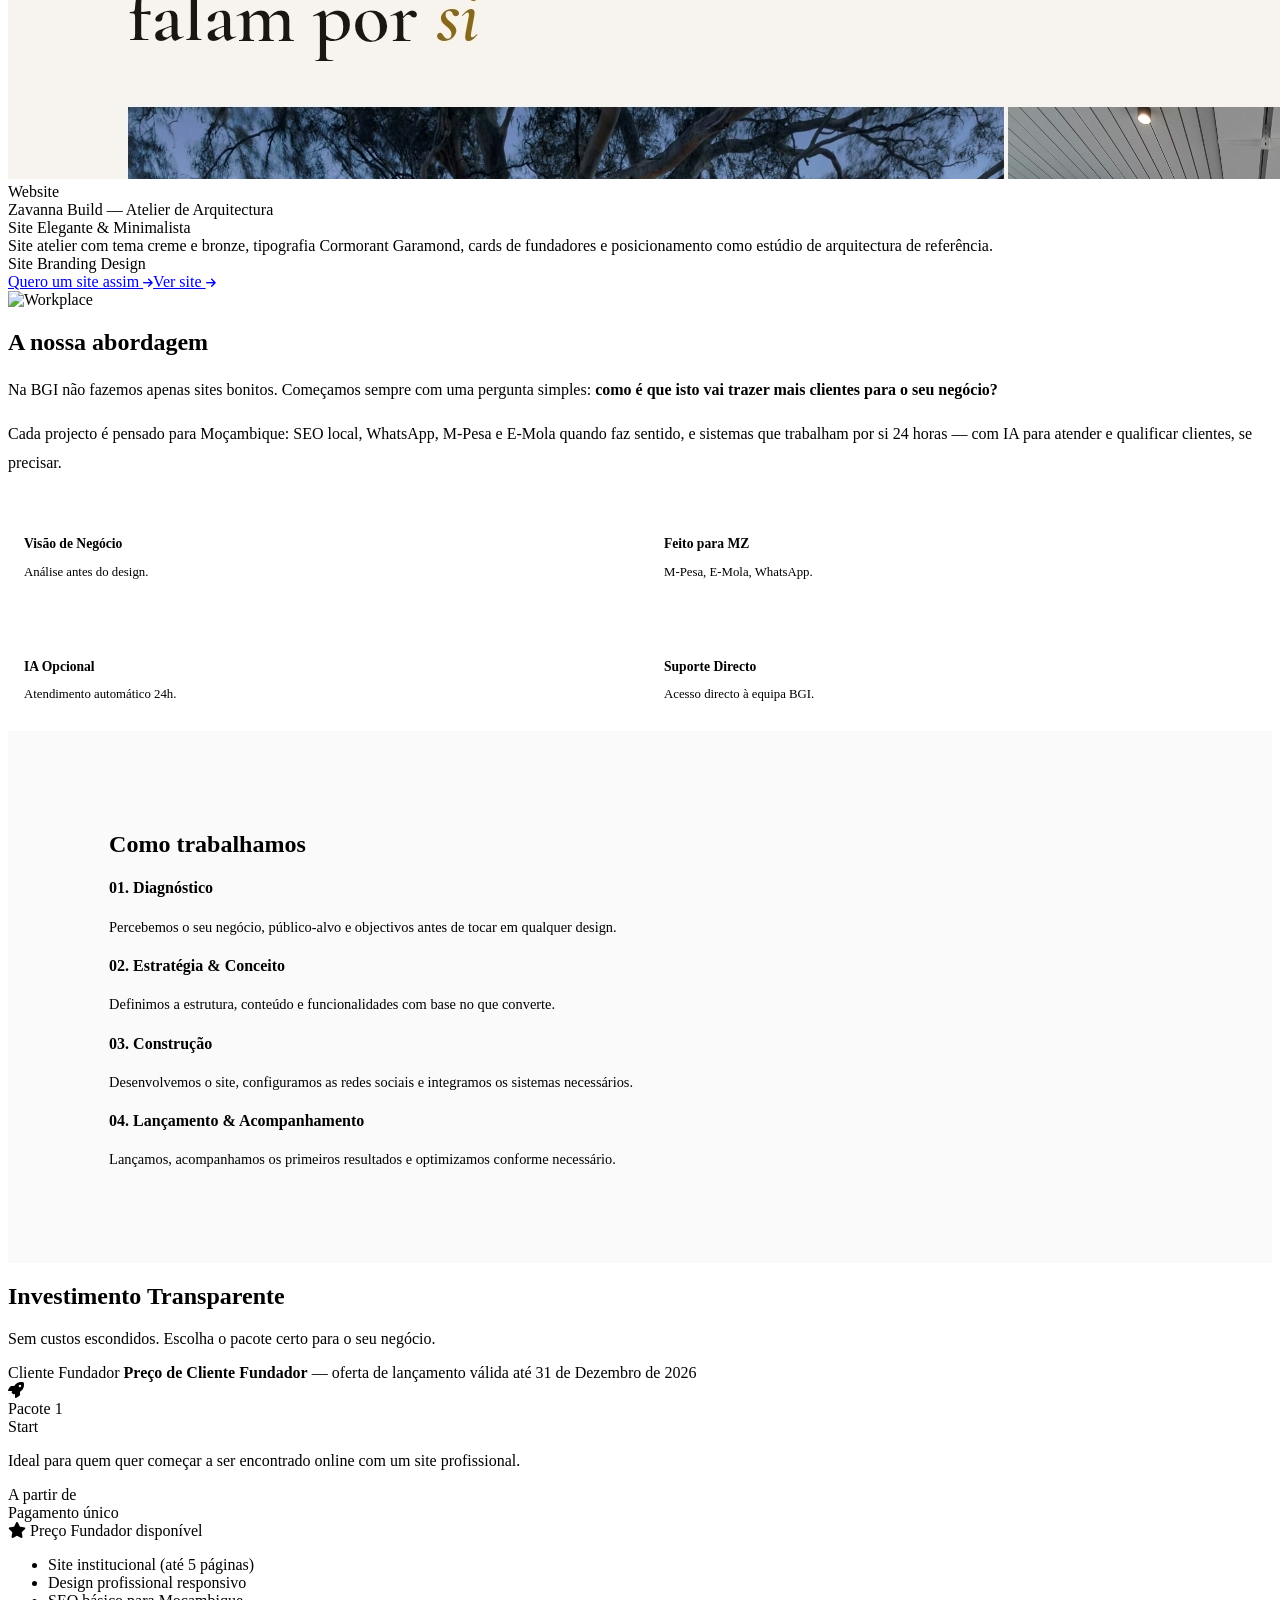
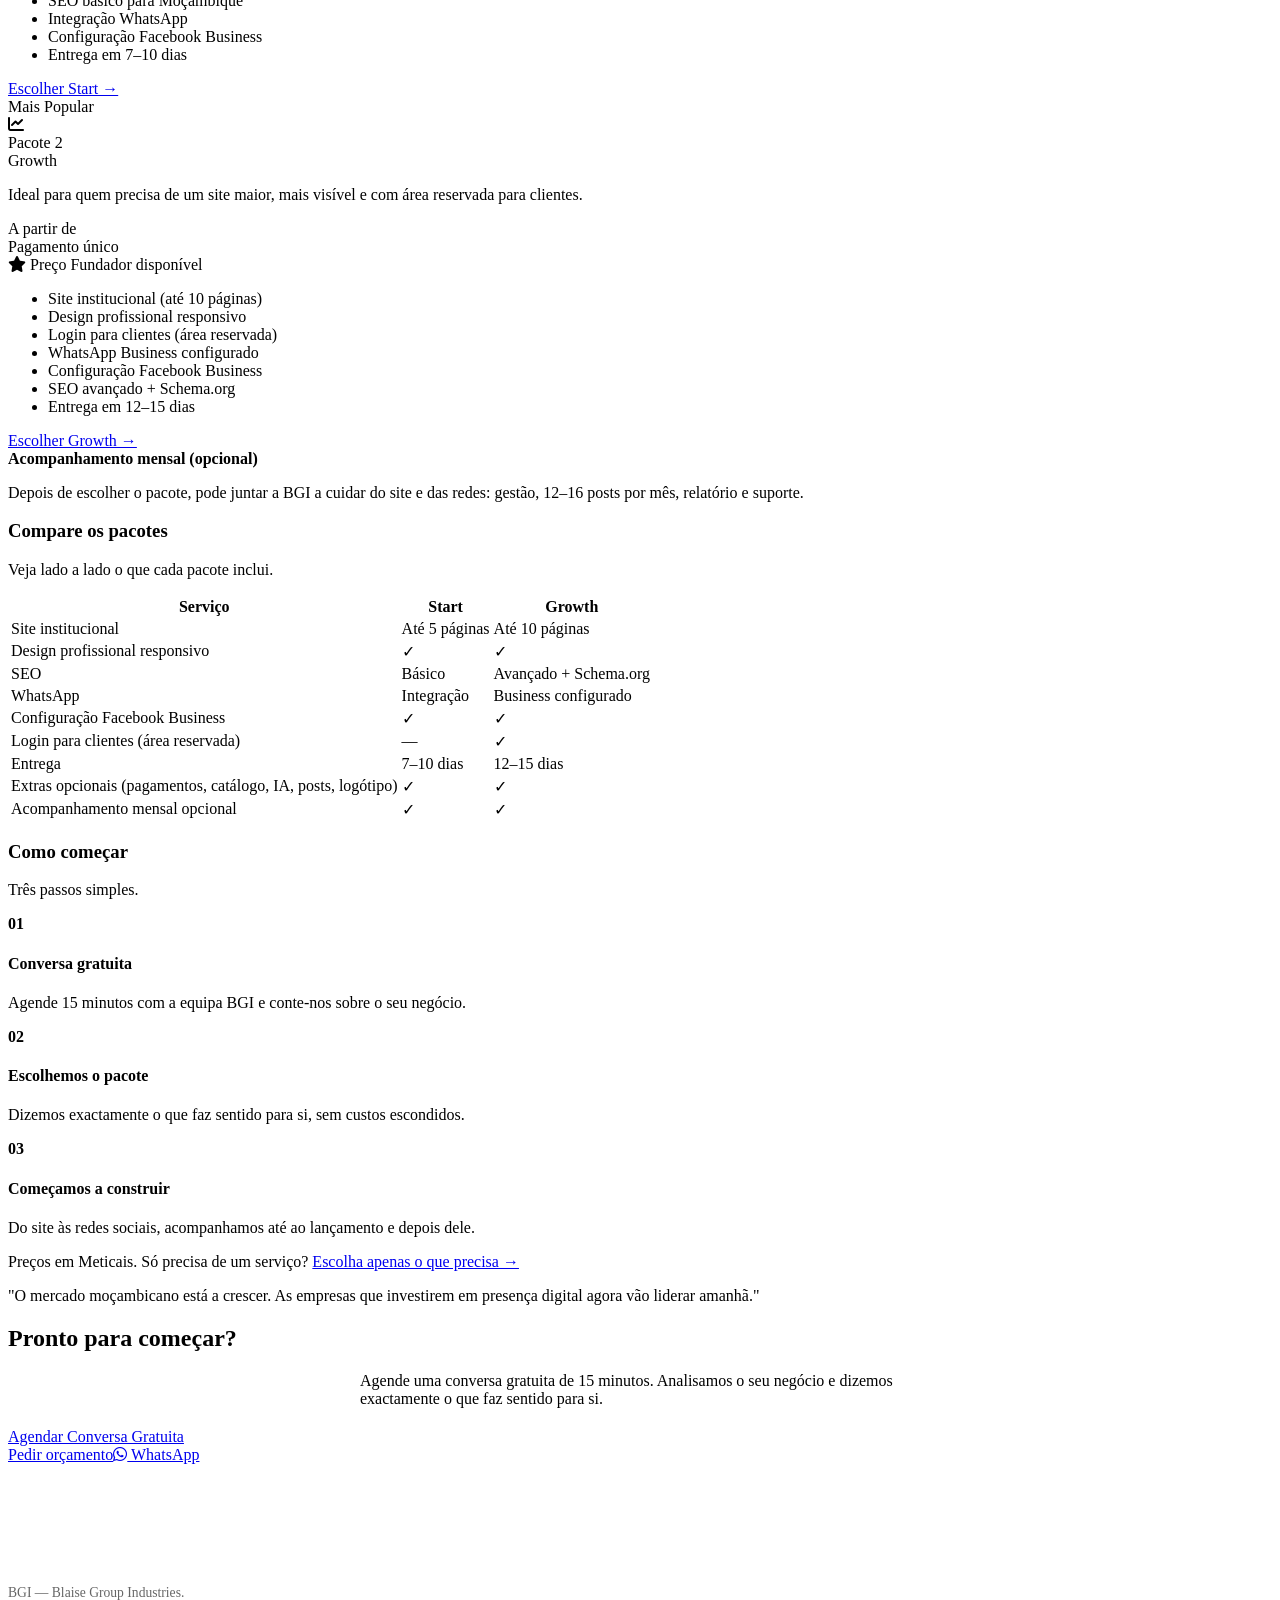
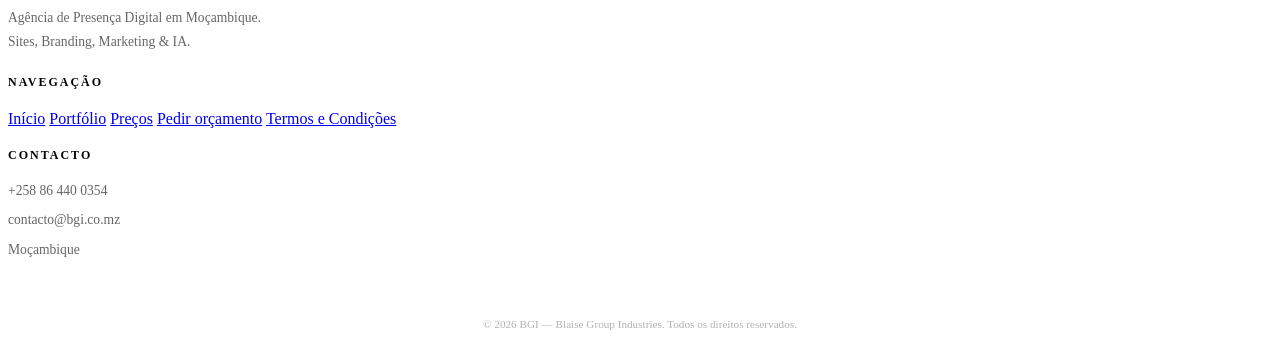
==== commit 857e5294: "Add files via upload" ====
--- a/index.html
+++ b/index.html
@@ -1,641 +1,52 @@
 <!DOCTYPE html>
-<html lang="pt">
+<html lang="pt-MZ">
 <head>
-    <meta charset="UTF-8">
-    <meta name="viewport" content="width=device-width, initial-scale=1.0, viewport-fit=cover">
-    <title>BGI | Blaise Group Industries — Presença Digital em Moçambique</title>
-    <link rel="icon" type="image/png" sizes="512x512" href="favicon.png?v=3">
-    <link rel="icon" type="image/png" sizes="192x192" href="favicon-192.png?v=3">
-    <link rel="shortcut icon" href="favicon.ico?v=3">
-    <link rel="apple-touch-icon" sizes="180x180" href="apple-touch-icon.png?v=3">
-    <link href="https://fonts.googleapis.com/css2?family=Montserrat:wght@300;400;600&family=Playfair+Display:ital,wght@0,700;1,400&display=swap" rel="stylesheet">
-    <link rel="stylesheet" href="https://cdnjs.cloudflare.com/ajax/libs/font-awesome/6.0.0/css/all.min.css">
-    <style>:root{ 
-            --bg: #ffffff; 
-            --text: #1a1a1a; 
-            --sec: #666; 
-            --brand-color: #225580; 
-            --brand-soft: rgba(34, 85, 128, 0.05);
-            --brand-mid: rgba(34, 85, 128, 0.12);
-            --transition: all 0.4s cubic-bezier(0.165, 0.84, 0.44, 1);
-        }
-*{ margin: 0; padding: 0; box-sizing: border-box; }
-html{ scroll-behavior: smooth; }
-body{ font-family: 'Montserrat', sans-serif; background: var(--bg); color: var(--text); line-height: 1.6; overflow-x: hidden; }
-.progress-bar{ position: fixed; top: 0; left: 0; height: 3px; background: var(--brand-color); width: 0%; z-index: 3000; transition: width 0.1s ease; }
-.whatsapp-float{ 
-            position: fixed; width: 65px; height: 65px; bottom: 30px; right: 30px; 
-            background-color: #25d366; color: #FFF; border-radius: 50px; text-align: center; 
-            font-size: 32px; box-shadow: 0 5px 20px rgba(0,0,0,0.2); z-index: 2500; 
-            display: flex; align-items: center; justify-content: center; text-decoration: none; transition: all 0.3s ease; 
-        }
-.whatsapp-float::before{ 
-            content: ''; position: absolute; width: 100%; height: 100%; border-radius: 50%; 
-            background: #25d366; opacity: 0.5; z-index: -1; animation: pulse-border 2s infinite; 
-        }
-@keyframes pulse-border{ 0% { transform: scale(1); opacity: 0.6; } 100% { transform: scale(1.5); opacity: 0; } }
-.whatsapp-float:hover{ transform: scale(1.1); color: #fff; }
-nav{ display: flex; justify-content: space-between; align-items: center; padding: 10px 6%; position: fixed; width: 100%; top: 0; background: rgba(255,255,255,0.98); backdrop-filter: blur(10px); z-index: 2000; border-bottom: 1px solid #f0f0f0; }
-.logo img{ height: 54px; width: auto; display: block; }
-.menu-icon{ display: none; font-size: 1.5rem; color: var(--brand-color); cursor: pointer; z-index: 2100; }
-.nav-links{ display: flex; list-style: none; gap: 25px; align-items: center; transition: 0.5s ease-in-out; }
-.nav-links a{ text-decoration: none; color: var(--sec); font-size: 0.75rem; text-transform: uppercase; letter-spacing: 1px; font-weight: 600; }
-.btn-nav{ border: 2px solid var(--brand-color); padding: 10px 25px; border-radius: 50px; color: var(--brand-color) !important; transition: all 0.3s; }
-.btn-nav:hover{ background: var(--brand-color); color: #fff !important; }
-#p-home .hero-container{ position: relative; height: 100vh; overflow: hidden; display: flex; align-items: center; justify-content: center; text-align: center; }
-#p-home .hero-bg{ position: absolute; top: 0; left: 0; width: 100%; height: 100%; background-image: url('https://images.unsplash.com/photo-1486406146926-c627a92ad1ab?q=70&w=1400&auto=format'); background-size: cover; background-position: center; z-index: 0; }
-#p-home .hero-overlay{ position: absolute; top: 0; left: 0; width: 100%; height: 100%; background: linear-gradient(135deg, rgba(255,255,255,0.95) 0%, rgba(255,255,255,0.7) 100%); z-index: 1; }
-#p-home .hero-content{ position: relative; z-index: 2; padding: 0 8%; padding-top: 140px; }
-#p-home .hero-content h1{ font-family: 'Playfair Display', serif; font-size: clamp(2.8rem, 8vw, 5rem); line-height: 1.1; margin-bottom: 20px; }
-#p-home .serif{ font-style: italic; color: var(--brand-color); }
-#p-home .hero-badge{ display: inline-block; background: var(--brand-soft); border: 1px solid rgba(34,85,128,0.2); color: var(--brand-color); font-size: 0.7rem; font-weight: 600; letter-spacing: 2px; text-transform: uppercase; padding: 8px 20px; border-radius: 50px; margin-bottom: 24px; }
-#p-home section{ padding: 100px 8%; position: relative; }
-#p-home h2{ font-family: 'Playfair Display', serif; font-size: clamp(2.2rem, 5vw, 3.2rem); margin-bottom: 60px; text-align: center; }
-#p-home .grid-services{ display: grid; grid-template-columns: repeat(auto-fit, minmax(300px, 1fr)); gap: 40px; }
-#p-home .service-card{ background: #fff; border: 1px solid #f2f2f2; transition: var(--transition); overflow: hidden; text-decoration: none; color: inherit; display: block; border-radius: 4px; }
-#p-home .service-card:hover{ transform: translateY(-10px); box-shadow: 0 20px 40px rgba(0,0,0,0.05); }
-#p-home .service-img{ width: 100%; height: 240px; object-fit: cover; }
-#p-home .service-info{ padding: 32px; }
-#p-home .service-info h3{ margin-bottom: 8px; font-size: 1.1rem; }
-#p-home .service-info p{ color: var(--sec); font-size: 0.9rem; }
-#p-home .stats-grid{ display: grid; grid-template-columns: repeat(auto-fit, minmax(200px, 1fr)); gap: 40px; text-align: center; background: var(--brand-soft); padding: 80px 8%; border-radius: 4px; }
-#p-home .stat-item h3{ font-family: 'Playfair Display', serif; font-size: 3rem; color: var(--brand-color); }
-#p-home .risk-section{ background: #0a0a0a; color: #fff; text-align: center; }
-#p-home .risk-content{ max-width: 800px; margin: 0 auto; }
-#p-home .risk-content h2{ color: #fff; margin-bottom: 30px; }
-#p-home .dna-grid{ display: grid; grid-template-columns: 1fr 1fr; gap: 60px; align-items: center; }
-#p-home .dna-image img{ width: 100%; border-radius: 2px; box-shadow: 20px 20px 0px var(--brand-soft); }
-#p-home .timeline{ position: relative; max-width: 1000px; margin: 0 auto; padding: 40px 0; }
-#p-home .timeline-item{ padding: 20px 40px; position: relative; border-left: 2px solid var(--brand-color); margin-left: 20px; margin-bottom: 8px; }
-#p-home .timeline-item::before{ content: ''; position: absolute; width: 16px; height: 16px; background: var(--brand-color); left: -9px; top: 28px; border-radius: 50%; }
-#p-home .quote-big{ font-family: 'Playfair Display', serif; font-size: clamp(1.5rem, 4vw, 2.5rem); text-align: center; font-style: italic; padding: 100px 10%; background: var(--brand-soft); color: var(--brand-color); }
-#p-home .final-cta{ text-align: center; padding: 120px 8%; background: #fff; }
-#p-home .btn-huge{ display: inline-block; padding: 25px 60px; background: var(--brand-color); color: #fff; text-decoration: none; border-radius: 50px; font-weight: 600; letter-spacing: 2px; text-transform: uppercase; transition: 0.4s; margin-top: 40px; box-shadow: 0 15px 30px rgba(34, 85, 128, 0.3); }
-#p-home .btn-huge:hover{ transform: translateY(-5px); box-shadow: 0 20px 40px rgba(34, 85, 128, 0.5); }
-#p-home #portfolio{ background: #fafafa; }
-#p-home .portfolio-intro{ max-width: 600px; margin: 0 auto 60px; text-align: center; color: var(--sec); font-size: 0.95rem; line-height: 1.8; }
-#p-home .portfolio-grid{ display: grid; grid-template-columns: repeat(auto-fit, minmax(320px, 1fr)); gap: 32px; }
-#p-home .portfolio-card{
-            background: #fff; border-radius: 6px; overflow: hidden;
-            border: 1px solid #ececec; transition: var(--transition);
-        }
-#p-home .portfolio-card:hover{ transform: translateY(-8px); box-shadow: 0 24px 48px rgba(0,0,0,0.07); }
-#p-home .portfolio-img-wrap{ position: relative; height: 220px; overflow: hidden; }
-#p-home .portfolio-img-wrap img{ width: 100%; height: 100%; object-fit: cover; transition: transform 0.5s ease; }
-#p-home .portfolio-card:hover .portfolio-img-wrap img{ transform: scale(1.05); }
-#p-home .portfolio-tag{
-            position: absolute; top: 14px; left: 14px;
-            background: var(--brand-color); color: #fff;
-            font-size: 0.65rem; font-weight: 600; letter-spacing: 1.5px;
-            text-transform: uppercase; padding: 5px 12px; border-radius: 50px;
-        }
-#p-home .portfolio-body{ padding: 28px 28px 24px; }
-#p-home .portfolio-client{ font-size: 0.68rem; font-weight: 600; letter-spacing: 2px; text-transform: uppercase; color: var(--brand-color); margin-bottom: 6px; }
-#p-home .portfolio-title{ font-family: 'Playfair Display', serif; font-size: 1.3rem; margin-bottom: 10px; color: var(--text); }
-#p-home .portfolio-desc{ font-size: 0.85rem; color: var(--sec); line-height: 1.7; margin-bottom: 18px; }
-#p-home .portfolio-tags{ display: flex; flex-wrap: wrap; gap: 6px; margin-bottom: 20px; }
-#p-home .ptag{ background: var(--brand-soft); border: 1px solid rgba(34,85,128,0.15); color: var(--brand-color); font-size: 0.7rem; font-weight: 600; padding: 4px 10px; border-radius: 50px; }
-#p-home .portfolio-link{ font-size: 0.78rem; font-weight: 600; color: var(--brand-color); text-decoration: none; letter-spacing: 1px; text-transform: uppercase; display: inline-flex; align-items: center; gap: 6px; transition: gap 0.2s; }
-#p-home .portfolio-link:hover{ gap: 10px; }
-#p-home #precos{ background: #080808; color: #fff; }
-#p-home #precos h2{ color: #fff; }
-#p-home #precos .serif{ color: #7aafd4; }
-#p-home .pricing-sub{ text-align: center; color: #888; font-size: 0.9rem; margin-top: -40px; margin-bottom: 60px; }
-#p-home .pricing-grid{ display: grid; grid-template-columns: repeat(3, 1fr); gap: 24px; max-width: 1100px; margin: 0 auto; }
-#p-home .price-card{
-            border: 1px solid #222; border-radius: 6px; padding: 40px 32px;
-            position: relative; transition: var(--transition); background: #0f0f0f;
-        }
-#p-home .price-card:hover{ border-color: var(--brand-color); transform: translateY(-6px); }
-#p-home .price-card.featured{
-            border-color: var(--brand-color);
-            background: linear-gradient(135deg, #0d1f30 0%, #0a0a0a 100%);
-        }
-#p-home .price-badge{
-            position: absolute; top: -12px; left: 50%; transform: translateX(-50%);
-            background: var(--brand-color); color: #fff;
-            font-size: 0.65rem; font-weight: 600; letter-spacing: 2px; text-transform: uppercase;
-            padding: 5px 16px; border-radius: 50px; white-space: nowrap;
-        }
-#p-home .price-tier{ font-size: 0.7rem; font-weight: 600; letter-spacing: 3px; text-transform: uppercase; color: #555; margin-bottom: 12px; }
-#p-home .price-card.featured .price-tier{ color: #7aafd4; }
-#p-home .price-name{ font-family: 'Playfair Display', serif; font-size: 1.6rem; color: #fff; margin-bottom: 6px; }
-#p-home .price-amount{ font-size: 2.2rem; font-weight: 600; color: #fff; line-height: 1; margin-bottom: 4px; }
-#p-home .price-amount span{ font-size: 1rem; font-weight: 300; color: #555; }
-#p-home .price-note{ font-size: 0.75rem; color: #555; margin-bottom: 28px; min-height: 20px; }
-#p-home .price-divider{ height: 1px; background: #1e1e1e; margin-bottom: 24px; }
-#p-home .price-card.featured .price-divider{ background: #1a2e40; }
-#p-home .price-features{ list-style: none; display: flex; flex-direction: column; gap: 12px; margin-bottom: 32px; }
-#p-home .price-features li{ font-size: 0.83rem; color: #aaa; display: flex; align-items: flex-start; gap: 10px; line-height: 1.5; }
-#p-home .price-features li::before{ content: '✓'; color: var(--brand-color); font-weight: 700; flex-shrink: 0; margin-top: 1px; }
-#p-home .price-card.featured .price-features li{ color: #ccc; }
-#p-home .price-cta{ display: block; text-align: center; padding: 14px 24px; border-radius: 50px; font-size: 0.78rem; font-weight: 600; letter-spacing: 1.5px; text-transform: uppercase; text-decoration: none; transition: 0.3s; }
-#p-home .price-cta.outline{ border: 1px solid #333; color: #888; }
-#p-home .price-cta.outline:hover{ border-color: var(--brand-color); color: #fff; }
-#p-home .price-cta.filled{ background: var(--brand-color); color: #fff; box-shadow: 0 8px 24px rgba(34,85,128,0.4); }
-#p-home .price-cta.filled:hover{ background: #2d6fa3; transform: translateY(-2px); }
-#p-home .pricing-note{ text-align: center; color: #444; font-size: 0.8rem; margin-top: 40px; }
-#p-home .pricing-note a{ color: var(--brand-color); text-decoration: none; }
-#p-home .founder-bar{
-            max-width: 1100px; margin: 0 auto 48px;
-            display: flex; align-items: center; justify-content: center;
-            gap: 16px; flex-wrap: wrap; text-align: center;
-            padding: 18px 28px; border: 1px solid var(--brand-color);
-            border-radius: 6px;
-            background: linear-gradient(135deg, #0d1f30 0%, #0a0a0a 100%);
-        }
-#p-home .founder-badge{
-            background: var(--brand-color); color: #fff;
-            font-size: 0.65rem; font-weight: 600; letter-spacing: 2px;
-            text-transform: uppercase; padding: 6px 16px; border-radius: 50px;
-            white-space: nowrap;
-        }
-#p-home .founder-text{ font-size: 0.85rem; color: #ccc; }
-#p-home .founder-text strong{ color: #fff; }
-#p-home .founder-count{ display: flex; align-items: center; gap: 10px; font-size: 0.75rem; color: #7aafd4; font-weight: 600; }
-#p-home .price-from{ display: block; font-size: 0.7rem; font-weight: 600; letter-spacing: 2px; text-transform: uppercase; color: #7aafd4; margin-bottom: 6px; }
-#p-home .price-icon{ width: 44px; height: 44px; border-radius: 50%; background: rgba(34,85,128,0.18); border: 1px solid rgba(122,175,212,0.25); color: #7aafd4; display: flex; align-items: center; justify-content: center; font-size: 1rem; margin-bottom: 18px; }
-#p-home .price-ideal{ font-size: 0.8rem; color: #888; line-height: 1.6; margin-bottom: 18px; min-height: 52px; }
-#p-home .price-card .price-note{ margin-bottom: 14px; }
-#p-home .price-founder{ display: inline-flex; align-items: center; gap: 6px; font-size: 0.68rem; font-weight: 600; color: #7aafd4; background: rgba(34,85,128,0.15); border: 1px solid rgba(34,85,128,0.4); padding: 5px 12px; border-radius: 50px; margin-bottom: 24px; }
-#p-home .pricing-block-title{ text-align: center; font-family: 'Playfair Display', serif; font-size: 1.7rem; color: #fff; margin: 90px 0 12px; }
-#p-home .pricing-block-sub{ text-align: center; color: #777; font-size: 0.85rem; margin-bottom: 32px; }
-#p-home .compare-wrap{ max-width: 1100px; margin: 0 auto; overflow-x: auto; border: 1px solid #1e1e1e; border-radius: 6px; background: #0c0c0c; }
-#p-home .compare{ width: 100%; border-collapse: collapse; min-width: 640px; font-size: 0.83rem; }
-#p-home .compare th,#p-home .compare td{ padding: 16px 20px; text-align: center; border-bottom: 1px solid #161616; color: #aaa; }
-#p-home .compare th:first-child,#p-home .compare td:first-child{ text-align: left; color: #ccc; }
-#p-home .compare thead th{ font-size: 0.7rem; letter-spacing: 2px; text-transform: uppercase; color: #7aafd4; background: #0d1f30; border-bottom: 1px solid #1a2e40; }
-#p-home .compare tbody tr:last-child td{ border-bottom: none; }
-#p-home .compare .yes{ color: #7aafd4; font-weight: 700; }
-#p-home .compare .no{ color: #333; }
-#p-home .price-steps{ display: grid; grid-template-columns: repeat(3, 1fr); gap: 24px; max-width: 1100px; margin: 0 auto; }
-#p-home .price-step{ border: 1px solid #222; border-radius: 6px; padding: 28px; background: #0f0f0f; }
-#p-home .price-step b{ font-family: 'Playfair Display', serif; font-size: 1.8rem; color: var(--brand-color); display: block; margin-bottom: 8px; }
-#p-home .price-step h4{ color: #fff; font-size: 0.95rem; margin-bottom: 6px; }
-#p-home .price-step p{ color: #777; font-size: 0.8rem; line-height: 1.7; }
-@media (max-width: 900px){#p-home .price-steps{ grid-template-columns: 1fr; max-width: 420px; }}
-#p-home .reveal{ opacity: 0; transform: translateY(40px); transition: 1s cubic-bezier(0.16, 1, 0.3, 1); }
-#p-home .visible{ opacity: 1; transform: translateY(0); }
-footer{ background: #080808; color: #fff; padding: 80px 8% 40px; border-top: 1px solid #111; }
-.footer-grid{ display: grid; grid-template-columns: 2fr 1fr 1fr; gap: 50px; }
-.footer-link{ color: #666; text-decoration: none; display: block; margin-bottom: 10px; transition: 0.3s; font-size: 0.85rem; }
-.footer-link:hover{ color: var(--brand-color); }
-@media (max-width: 900px){#p-home .pricing-grid{ grid-template-columns: 1fr; max-width: 420px; }
-#p-home .dna-grid{ grid-template-columns: 1fr; }
-.footer-grid{ grid-template-columns: 1fr; gap: 30px; }}
-@media (max-width: 768px){.menu-icon{ display: block; }
-.nav-links{ position: fixed; top: 0; right: -100%; width: 75%; height: 100vh; background: #ffffff; flex-direction: column; align-items: center; justify-content: center; box-shadow: -10px 0 30px rgba(0,0,0,0.1); gap: 40px; }
-.nav-links.active{ right: 0; }
-.nav-links li{ width: 100%; text-align: center; }
-.nav-links a{ font-size: 1rem; }}
-#p-home .hero-container{height:auto;min-height:100vh;padding-bottom:60px}
-#p-home .sp{position:relative;width:min(330px,88%);margin:26px 0 0 auto;text-align:left;background:#fff;border-radius:18px;box-shadow:0 20px 50px rgba(34,85,128,.35);overflow:hidden;border:1px solid rgba(34,85,128,.15);animation:spFloat 4.5s ease-in-out infinite;z-index:3}
-@keyframes spFloat{0%,100%{transform:translateY(0)}50%{transform:translateY(-12px)}}
-@media(min-width:1100px){#p-home .hero-content{position:static}
-#p-home .sp{position:absolute;right:4%;bottom:70px;margin:0;width:360px}}
-#p-home .sp-top{display:flex;align-items:center;gap:8px;padding:10px 16px;background:var(--brand-color);color:#fff;font-size:.78rem;font-weight:600}
-#p-home .sp-top i{width:8px;height:8px;border-radius:50%;background:#f5a63c;animation:spPulse 1.6s infinite}
-@keyframes spPulse{0%{box-shadow:0 0 0 0 rgba(245,166,60,.8)}100%{box-shadow:0 0 0 9px rgba(245,166,60,0)}}
-#p-home .sp-s{display:none}
-#p-home .sp-s.on{display:block;animation:spIn .5s}
-@keyframes spIn{from{opacity:0;transform:translateX(26px)}to{opacity:1;transform:none}}
-#p-home .sp-img{position:relative;height:150px;background-size:cover;background-position:top center;background-color:#dfe8f0}
-#p-home .sp-img::after{content:"";position:absolute;inset:0;background:linear-gradient(to top,rgba(10,30,50,.65),transparent 55%)}
-#p-home .sp-badge{position:absolute;top:12px;right:12px;z-index:2;background:#f5a63c;color:#0b2239;font-weight:700;font-size:.8rem;padding:6px 13px;border-radius:99px;box-shadow:0 6px 16px rgba(0,0,0,.3)}
-#p-home .sp-cap{position:absolute;left:14px;bottom:10px;z-index:2;color:#fff;font-size:.72rem}
-#p-home .sp-dash{background:linear-gradient(135deg,#0b2239,#225580);display:flex;align-items:flex-end;gap:10px;padding:0 26px 22px}
-#p-home .sp-dash i{flex:1;background:rgba(255,255,255,.85);border-radius:6px 6px 0 0;z-index:1}
-#p-home .sp-dash i:nth-child(1){height:45%}
-#p-home .sp-dash i:nth-child(2){height:70%}
-#p-home .sp-dash i:nth-child(3){height:55%}
-#p-home .sp-dash i:nth-child(4){height:92%;background:#f5a63c}
-#p-home .sp-b{padding:16px 20px 6px}
-#p-home .sp-b h4{font-family:'Playfair Display',serif;font-size:1.3rem;color:var(--text);margin-bottom:4px}
-#p-home .sp-b p{font-size:.84rem;color:var(--sec);margin-bottom:14px;line-height:1.5}
-#p-home .sp-b a{display:inline-flex;align-items:center;gap:8px;background:var(--brand-color);color:#fff;padding:10px 20px;border-radius:999px;font-size:.84rem;font-weight:600;text-decoration:none;transition:transform .2s}
-#p-home .sp-b a:hover{transform:translateY(-2px)}
-#p-home .sp-nav{position:absolute;top:76px;z-index:3;width:32px;height:32px;border-radius:50%;border:0;background:rgba(255,255,255,.9);color:var(--brand-color);cursor:pointer;font-size:.8rem;box-shadow:0 4px 12px rgba(0,0,0,.25)}
-#p-home .sp-prev{left:10px}
-#p-home .sp-next{right:10px}
-#p-home .sp-d{display:flex;gap:6px;padding:10px 20px 14px}
-#p-home .sp-d button{width:8px;height:8px;border-radius:50%;border:0;background:#d5dde5;cursor:pointer;padding:0}
-#p-home .sp-d button.on{background:var(--brand-color);width:22px;border-radius:99px}
-#p-home .sp-bar{height:3px;background:#f5a63c;width:0}
-#p-home .sp-bar.run{width:100%;transition:width 5s linear}
-@media(prefers-reduced-motion:reduce){#p-home .sp,#p-home .sp-s.on,#p-home .sp-top i{animation:none}
-#p-home .sp-bar.run{transition:none}}
-#p-branding{ 
-            --bg: #ffffff; 
-            --text: #1a1a1a; 
-            --sec: #666; 
-            --brand-color: #225580; 
-            --accent: #d4af37; 
-            --soft-gray: #f9f9f9;
-            --transition: all 0.6s cubic-bezier(0.16, 1, 0.3, 1);
-        }
-#p-branding .branding-hero{ height: 70vh; display: flex; align-items: center; justify-content: center; text-align: center; position: relative; overflow: hidden; background: var(--soft-gray); }
-#p-branding .hero-img-bg{ position: absolute; top: 0; left: 0; width: 100%; height: 100%; object-fit: cover; opacity: 0.15; z-index: 0; }
-#p-branding .hero-content{ position: relative; z-index: 1; padding: 0 8%; }
-#p-branding .branding-hero h1{ font-family: 'Playfair Display', serif; font-size: clamp(3rem, 10vw, 5.5rem); line-height: 1.1; margin-bottom: 20px; color: var(--text); }
-#p-branding .branding-hero p{ max-width: 700px; margin: 0 auto; color: var(--sec); font-size: 1.1rem; letter-spacing: 1px; }
-#p-branding section{ padding: 100px 8%; }
-#p-branding .split-section{ display: grid; grid-template-columns: 1fr 1fr; gap: 80px; align-items: center; }
-#p-branding .split-image{ position: relative; }
-#p-branding .split-image img{ width: 100%; height: 600px; object-fit: cover; border-radius: 4px; box-shadow: 0 30px 60px rgba(0,0,0,0.1); }
-#p-branding .serif{ font-family: 'Playfair Display', serif; font-style: italic; color: var(--brand-color); }
-#p-branding .method-grid{ display: grid; grid-template-columns: repeat(auto-fit, minmax(280px, 1fr)); gap: 30px; margin-top: 60px; }
-#p-branding .method-card{ padding: 50px; background: #fff; border: 1px solid #eee; transition: var(--transition); border-radius: 8px; }
-#p-branding .method-card:hover{ transform: translateY(-10px); box-shadow: 0 20px 40px rgba(0,0,0,0.05); border-color: var(--brand-color); }
-#p-branding .method-number{ font-family: 'Playfair Display', serif; font-size: 2.5rem; color: var(--brand-color); margin-bottom: 20px; display: block; opacity: 0.3; }
-#p-branding .method-card h3{ margin-bottom: 15px; letter-spacing: 1px; font-weight: 600; }
-#p-branding .gallery-grid{ display: grid; grid-template-columns: repeat(12, 1fr); gap: 20px; }
-#p-branding .gallery-item{ position: relative; overflow: hidden; border-radius: 4px; background: #eee; }
-#p-branding .item-1{ grid-column: span 7; height: 450px; }
-#p-branding .item-2{ grid-column: span 5; height: 450px; }
-#p-branding .item-3{ grid-column: span 5; height: 400px; }
-#p-branding .item-4{ grid-column: span 7; height: 400px; }
-#p-branding .gallery-item img{ width: 100%; height: 100%; object-fit: cover; transition: 1.5s ease; }
-#p-branding .gallery-item:hover img{ transform: scale(1.05); }
-#p-branding .cta-branding{ text-align: center; background: var(--brand-color); padding: 90px 8%; border-radius: 8px; color: #fff; }
-#p-branding .btn-white{ display: inline-block; padding: 20px 50px; background: #fff; color: var(--brand-color); text-decoration: none; font-weight: 600; text-transform: uppercase; letter-spacing: 2px; border-radius: 50px; transition: 0.3s; margin-top: 30px; }
-#p-branding .btn-white:hover{ transform: translateY(-3px); box-shadow: 0 15px 30px rgba(0,0,0,0.2); }
-#p-branding .reveal{ opacity: 0; transform: translateY(30px); transition: var(--transition); }
-#p-branding .visible{ opacity: 1; transform: translateY(0); }
-@media (max-width: 768px){#p-branding .split-section{ grid-template-columns: 1fr; }
-#p-branding .item-1,#p-branding .item-2,#p-branding .item-3,#p-branding .item-4{ grid-column: span 12; height: 300px; }}
-#p-website{ 
-            --bg: #ffffff; 
-            --text: #1a1a1a; 
-            --sec: #666; 
-            --brand-color: #225580; 
-            --soft-gray: #f4f7f6;
-            --transition: all 0.8s cubic-bezier(0.16, 1, 0.3, 1);
-        }
-#p-website .web-hero{ height: 80vh; display: flex; align-items: center; justify-content: center; background: var(--soft-gray); position: relative; overflow: hidden; }
-#p-website .hero-decor{ position: absolute; font-size: 25vw; font-weight: 900; color: rgba(0,0,0,0.03); z-index: 0; bottom: -50px; left: -20px; user-select: none; }
-#p-website .hero-content{ position: relative; z-index: 1; text-align: center; padding: 0 8%; }
-#p-website .web-hero h1{ font-family: 'Playfair Display', serif; font-size: clamp(3rem, 10vw, 6rem); line-height: 1; color: var(--brand-color); margin-bottom: 20px; }
-#p-website .web-hero p{ max-width: 600px; margin: 0 auto; font-size: 1.2rem; color: var(--sec); }
-#p-website section{ padding: 100px 8%; }
-#p-website .reveal{ opacity: 0; transform: translateY(50px); transition: var(--transition); }
-#p-website .reveal.active{ opacity: 1; transform: translateY(0); }
-#p-website .feature-grid{ display: grid; grid-template-columns: 1.2fr 1fr; gap: 80px; align-items: center; }
-#p-website .feature-text h2{ font-family: 'Playfair Display', serif; font-size: 3rem; margin-bottom: 30px; line-height: 1.2; }
-#p-website .feature-image img{ width: 100%; border-radius: 8px; box-shadow: 0 40px 80px rgba(0,0,0,0.1); transition: 0.5s; }
-#p-website .feature-image:hover img{ transform: translateY(-10px); }
-#p-website .tech-grid{ display: grid; grid-template-columns: repeat(auto-fit, minmax(280px, 1fr)); gap: 40px; margin-top: 80px; }
-#p-website .tech-card{ padding: 40px; background: #fff; border-bottom: 3px solid transparent; transition: var(--transition); box-shadow: 0 10px 30px rgba(0,0,0,0.02); }
-#p-website .tech-card:hover{ border-bottom-color: var(--brand-color); transform: translateY(-10px); box-shadow: 0 20px 40px rgba(0,0,0,0.05); }
-#p-website .tech-card i{ font-size: 2rem; color: var(--brand-color); margin-bottom: 20px; display: block; }
-#p-website .tech-card h3{ font-family: 'Playfair Display', serif; font-size: 1.5rem; margin-bottom: 15px; }
-#p-website .wide-showcase{ width: 100%; height: 600px; background: url('https://images.unsplash.com/photo-1460925895917-afdab827c52f?q=80&w=2426') center/cover fixed; margin: 60px 0; border-radius: 4px; }
-#p-website .web-cta{ text-align: center; background: var(--brand-color); color: #fff; padding: 100px 8%; border-radius: 4px; }
-#p-website .btn-web{ display: inline-block; padding: 22px 60px; background: #fff; color: var(--brand-color); text-decoration: none; border-radius: 50px; font-weight: 600; text-transform: uppercase; letter-spacing: 2px; transition: 0.4s; margin-top: 30px; }
-#p-website .btn-web:hover{ transform: scale(1.05); box-shadow: 0 15px 30px rgba(0,0,0,0.2); }
-@media (max-width: 992px){#p-website .feature-grid{ grid-template-columns: 1fr; }
-#p-website .wide-showcase{ height: 300px; }}
-#p-marketing{ 
-            --bg: #ffffff; 
-            --text: #1a1a1a; 
-            --sec: #666; 
-            --brand-color: #225580; 
-            --accent: #00c853;
-            --soft-blue: #f8fabb;
-            --transition: all 0.8s cubic-bezier(0.16, 1, 0.3, 1);
-        }
-#p-marketing .mkt-hero{ height: 85vh; display: flex; align-items: center; justify-content: center; position: relative; background: #f4f7f6; overflow: hidden; }
-#p-marketing .hero-image-overlay{ position: absolute; top: 0; left: 0; width: 100%; height: 100%; background: url('https://images.unsplash.com/photo-1460925895917-afdab827c52f?q=80&w=2426') center/cover; opacity: 0.1; z-index: 1; transform: scale(1.1); transition: transform 2s ease; }
-#p-marketing .mkt-hero:hover .hero-image-overlay{ transform: scale(1); }
-#p-marketing .hero-content{ position: relative; z-index: 2; text-align: center; padding: 0 8%; }
-#p-marketing .hero-content h1{ font-family: 'Playfair Display', serif; font-size: clamp(3rem, 8vw, 5.5rem); line-height: 1; margin-bottom: 20px; color: var(--brand-color); }
-#p-marketing .hero-content p{ max-width: 650px; margin: 0 auto 40px; font-size: 1.2rem; color: var(--sec); }
-#p-marketing section{ padding: 120px 8%; }
-#p-marketing .reveal{ opacity: 0; transform: translateY(40px); transition: var(--transition); }
-#p-marketing .reveal.active{ opacity: 1; transform: translateY(0); }
-#p-marketing .strategy-container{ display: grid; grid-template-columns: repeat(auto-fit, minmax(300px, 1fr)); gap: 30px; margin-top: 60px; }
-#p-marketing .strategy-card{ background: #fff; padding: 60px 40px; border: 1px solid #eee; position: relative; overflow: hidden; transition: var(--transition); }
-#p-marketing .strategy-card::before{ content: ""; position: absolute; top: 0; left: 0; width: 4px; height: 100%; background: var(--brand-color); transform: scaleY(0); transition: 0.4s; transform-origin: bottom; }
-#p-marketing .strategy-card:hover{ transform: translateY(-10px); box-shadow: 0 30px 60px rgba(0,0,0,0.05); }
-#p-marketing .strategy-card:hover::before{ transform: scaleY(1); }
-#p-marketing .strategy-card i{ font-size: 2.5rem; color: var(--brand-color); margin-bottom: 20px; display: block; }
-#p-marketing .strategy-card h3{ margin-bottom: 15px; font-family: 'Playfair Display', serif; font-size: 1.8rem; }
-#p-marketing .impact-grid{ display: grid; grid-template-columns: 1fr 1.2fr; gap: 80px; align-items: center; }
-#p-marketing .impact-image{ position: relative; }
-#p-marketing .impact-image img{ width: 100%; border-radius: 4px; box-shadow: 30px 30px 0 var(--brand-color); }
-#p-marketing .impact-text h2{ font-family: 'Playfair Display', serif; font-size: 3rem; margin-bottom: 30px; }
-#p-marketing .numbers-strip{ background: var(--brand-color); color: #fff; display: flex; justify-content: space-around; padding: 80px 8%; text-align: center; margin: 60px 0; }
-#p-marketing .num-item h3{ font-size: 3.5rem; font-family: 'Playfair Display', serif; }
-#p-marketing .num-item p{ text-transform: uppercase; font-size: 0.8rem; letter-spacing: 2px; opacity: 0.8; }
-#p-marketing .cta-final{ text-align: center; background: #fafafa; border-radius: 4px; padding: 100px 8%; }
-#p-marketing .btn-mkt{ display: inline-block; padding: 22px 60px; background: var(--brand-color); color: #fff; text-decoration: none; border-radius: 50px; font-weight: 600; text-transform: uppercase; letter-spacing: 2px; transition: 0.4s; }
-#p-marketing .btn-mkt:hover{ transform: scale(1.05); box-shadow: 0 20px 40px rgba(34, 85, 128, 0.3); }
-@media (max-width: 992px){#p-marketing .impact-grid{ grid-template-columns: 1fr; }
-#p-marketing .numbers-strip{ flex-direction: column; gap: 50px; }}
-#p-termos{ 
-            --bg: #ffffff; 
-            --text: #1a1a1a; 
-            --sec: #666; 
-            --brand-color: #225580; 
-            --brand-soft: rgba(34, 85, 128, 0.05);
-            --transition: all 0.4s cubic-bezier(0.165, 0.84, 0.44, 1);
-        }
-#p-termos .legal-header{
-            padding: 180px 8% 80px;
-            background: var(--brand-soft);
-            text-align: center;
-        }
-#p-termos .legal-header h1{
-            font-family: 'Playfair Display', serif;
-            font-size: clamp(2.5rem, 5vw, 4rem);
-            color: var(--brand-color);
-            margin-bottom: 20px;
-        }
-#p-termos .legal-content{
-            max-width: 900px;
-            margin: 0 auto;
-            padding: 80px 8%;
-        }
-#p-termos .legal-section{
-            margin-bottom: 60px;
-        }
-#p-termos .legal-section h2{
-            font-family: 'Playfair Display', serif;
-            font-size: 1.8rem;
-            color: var(--brand-color);
-            margin-bottom: 20px;
-            text-align: left; 
-            border-bottom: 1px solid #eee;
-            padding-bottom: 15px;
-        }
-#p-termos .legal-section h3{
-            font-family: 'Montserrat', sans-serif;
-            font-size: 1.1rem;
-            color: var(--text);
-            margin: 30px 0 15px;
-            font-weight: 600;
-        }
-#p-termos .legal-section p{
-            color: var(--sec);
-            margin-bottom: 15px;
-            text-align: justify;
-        }
-#p-termos .legal-section ul{
-            margin-left: 20px;
-            margin-bottom: 20px;
-            color: var(--sec);
-        }
-#p-termos .legal-section li{
-            margin-bottom: 10px;
-        }
-#p-termos .last-update{
-            font-style: italic;
-            color: var(--sec);
-            opacity: 0.7;
-        }
-#p-termos .reveal{ opacity: 0; transform: translateY(30px); transition: 0.8s ease; }
-#p-termos .visible{ opacity: 1; transform: translateY(0); }
-
-/* Checkout: mobile first */
-#p-pedido{--c:#225580;--cs:#eef5ff;--ln:#e3eaf1}
-.ck-head{padding:72px 16px 16px;text-align:center;background:#f4f7fa}
-.ck-head h1{font-family:'Playfair Display',serif;font-size:1.45rem;color:var(--c);line-height:1.15;margin-bottom:8px}
-.ck-head p{font-size:.88rem;color:#666;max-width:460px;margin:0 auto}
-.ck-wrap{max-width:1080px;margin:0 auto;padding:14px 14px 90px;display:grid;gap:16px}
-.ck-h{display:flex;align-items:center;gap:10px;font-size:.98rem;margin:16px 0 8px;font-weight:600}
-.ck-h:first-child{margin-top:0}
-.ck-h b{width:26px;height:26px;border-radius:50%;background:var(--c);color:#fff;font-size:.8rem;display:grid;place-items:center;flex:none}
-.ck-hint{font-size:.88rem;color:#666;margin:-4px 0 10px}
-.ck-plans,.ck-comps{display:grid;gap:10px}
-.ck-plans label,.ck-comps label,.ck-chips label{position:relative;display:block;cursor:pointer}
-.ck-plans input,.ck-comps input,.ck-chips input{position:absolute;opacity:0;inset:0;width:100%;height:100%;cursor:pointer;margin:0}
-.ck-pc{display:grid;grid-template-columns:1fr auto;gap:2px 10px;padding:11px 12px;border:2px solid var(--ln);border-radius:14px;background:#fff;transition:.2s}
-.ck-pn{font-weight:700;color:var(--c);font-size:.98rem}
-.ck-pn em{font-style:normal;font-size:.65rem;background:#f5a63c;color:#0b2239;padding:2px 8px;border-radius:99px;margin-left:6px;vertical-align:middle}
-.ck-pp{grid-row:1/3;grid-column:2;text-align:right;font-weight:700;font-size:1rem;align-self:center;white-space:nowrap}
-.ck-pp small{display:block;font-size:.78rem;font-weight:500;color:#777}
-.ck-pd{font-size:.82rem;color:#666;line-height:1.4}
-.ck-plans input:checked+.ck-pc{border-color:var(--c);background:var(--cs);box-shadow:0 6px 18px rgba(34,85,128,.12)}
-.ck-comps .ck-cc{display:grid;grid-template-columns:34px 1fr auto;gap:9px;align-items:center;padding:9px 10px;border:2px solid var(--ln);border-radius:14px;background:#fff;transition:.2s}
-.ck-ic{width:34px;height:34px;border-radius:10px;background:#f1f5f9;color:#9aa8b6;display:grid;place-items:center;font-size:1rem;transition:.2s}
-.ck-cn{line-height:1.3;font-size:.9rem;font-weight:600;line-height:1.25}
-.ck-cd{font-size:.78rem;color:#777;line-height:1.35;margin-top:2px}
-.ck-ct{font-size:.85rem;font-weight:700;color:var(--c);text-align:right;white-space:nowrap}
-.ck-ct i{display:block;font-style:normal;font-size:.76rem;font-weight:500;color:#888}
-.ck-comps input:checked+.ck-cc{border-color:var(--c);background:var(--cs)}
-.ck-comps input:checked+.ck-cc .ck-ic{background:var(--c);color:#fff}
-.ck-comps input:disabled+.ck-cc{background:#f7fafc}
-.ck-comps input:disabled{cursor:default}
-.ck-comps .inc .ck-ct{color:#2e8b57}
-.ck-plans input:focus-visible+.ck-pc,.ck-comps input:focus-visible+.ck-cc,.ck-chips input:focus-visible+span{outline:3px solid #f5a63c;outline-offset:2px}
-.ck-f{margin-bottom:14px}
-.ck-f label.t{display:block;font-size:.9rem;font-weight:600;margin-bottom:5px;color:#333}
-.ck-f input[type=text],.ck-f input[type=tel],.ck-f input[type=email],.ck-f textarea{width:100%;padding:13px 14px;border:1.5px solid #d6dfe8;border-radius:12px;font:inherit;font-size:16px;background:#fff}
-.ck-f input:focus,.ck-f textarea:focus{outline:none;border-color:var(--c);box-shadow:0 0 0 3px rgba(34,85,128,.15)}
-.ck-f.bad input{border-color:#d33}
-.ck-err{display:none;color:#c22;font-size:.85rem;margin-top:4px}
-.ck-f.bad .ck-err{display:block}
-.ck-chips{display:flex;flex-wrap:wrap;gap:8px}
-.ck-chips span{display:block;padding:12px 16px;border:1.5px solid #d6dfe8;border-radius:99px;font-size:.92rem;background:#fff;transition:.2s}
-.ck-chips input:checked+span{background:var(--c);border-color:var(--c);color:#fff;font-weight:600}
-.ck-sum{background:#fff;border:1px solid var(--ln);border-radius:16px;padding:18px;box-shadow:0 10px 30px rgba(34,85,128,.08);align-self:start}
-.ck-sum h3{font-size:1rem;margin-bottom:10px}
-.ck-ln{display:flex;justify-content:space-between;gap:10px;font-size:.92rem;padding:6px 0;border-bottom:1px dashed var(--ln)}
-.ck-ln span:last-child{white-space:nowrap;font-weight:600}
-.ck-tot{display:flex;justify-content:space-between;align-items:baseline;font-weight:700;padding:10px 0 2px}
-.ck-tot b{font-size:1.25rem;color:var(--c)}
-.ck-note{font-size:.82rem;color:#777;margin:10px 0 14px;line-height:1.45}
-.ck-btn{width:100%;padding:15px;border:0;border-radius:99px;background:var(--c);color:#fff;font:inherit;font-weight:700;font-size:.92rem;cursor:pointer;display:inline-flex;justify-content:center;align-items:center;gap:8px;text-decoration:none;transition:.2s}
-.ck-btn:hover{background:#1a4466}
-.ck-btn:disabled{opacity:.6;cursor:wait}
-.ck-btn.wa{background:#25d366;color:#fff}
-.ck-btn.ghost{background:#fff;color:var(--c);border:2px solid var(--c);margin-top:10px}
-.ck-bar{position:fixed;left:0;right:0;bottom:0;z-index:1500;background:#fff;border-top:1px solid var(--ln);padding:10px 14px;display:flex;align-items:center;justify-content:space-between;gap:12px;box-shadow:0 -6px 20px rgba(0,0,0,.07)}
-.ck-bar div{font-size:.72rem;color:#777;line-height:1.2}
-.ck-bar b{display:block;font-size:1rem;color:var(--c)}
-.ck-bar a{background:var(--c);color:#fff;padding:11px 20px;border-radius:99px;font-weight:700;font-size:.85rem;text-decoration:none}
-.ck-done{max-width:520px;margin:0 auto;padding:110px 20px 80px;text-align:center}
-.ck-done .ok{width:64px;height:64px;border-radius:50%;background:#e6f6ec;color:#2e8b57;display:grid;place-items:center;font-size:1.8rem;margin:0 auto 16px}
-.ck-done h2{font-family:'Playfair Display',serif;font-size:1.6rem;margin-bottom:8px;color:var(--c)}
-.ck-done p{font-size:.9rem;color:#666;margin-bottom:20px}
-@media(min-width:600px){.ck-plans{grid-template-columns:1fr 1fr}.ck-comps{grid-template-columns:1fr 1fr}.ck-head h1{font-size:2.3rem}}
-@media(min-width:900px){.ck-head{padding-top:130px}.ck-wrap{grid-template-columns:1.5fr .85fr;gap:36px;padding:34px 5% 80px}.ck-sum{position:sticky;top:92px}.ck-bar{display:none}}
-
-.page{display:none}.page.on{display:block}
-[id]{scroll-margin-top:90px}
-body.on-pedido .whatsapp-float{display:none}
-/* v3: promoção, topo, atalhos, prova */
-.promo-bar{position:fixed;top:0;left:0;right:0;height:38px;z-index:2100;display:flex;align-items:center;justify-content:center;gap:14px;padding:0 12px;background:#0d1f30;color:#fff;font-size:.8rem;line-height:1}
-.promo-bar[hidden]{display:none}
-.promo-bar .pb-s{display:none}
-.promo-bar .pb-c{font-variant-numeric:tabular-nums;font-weight:700;color:#f5a63c;background:rgba(255,255,255,.08);padding:6px 10px;border-radius:4px;white-space:nowrap}
-.promo-bar a{background:#f5a63c;color:#0d1f30;font-weight:700;padding:7px 14px;border-radius:99px;text-decoration:none;white-space:nowrap}
-body.promo-on nav{top:38px}
-body.promo-on .page{padding-top:38px}
-@media(max-width:700px){.promo-bar{gap:8px;font-size:.72rem;height:36px}.promo-bar .pb-x,.promo-bar .pb-l{display:none}.promo-bar .pb-s{display:inline}.promo-bar a{padding:6px 10px}body.promo-on nav{top:36px}body.promo-on .page{padding-top:36px}}
-.p-old{text-decoration:line-through;opacity:.65;font-weight:400;margin-right:4px}
-.p-save{display:inline-block;background:#e8f5ee;color:#1f6b42;border-radius:99px;padding:3px 10px;font-size:.75rem;font-weight:700;margin:6px 0}
-.p-save[hidden]{display:none}
-.sp-badge s{opacity:.7;margin-right:4px}
-#sp-bar{display:none}
-#p-home .quick,#p-home .proof{padding:48px 8% 8px;text-align:center}
-#p-home .quick-grid{display:grid;grid-template-columns:repeat(3,1fr);gap:18px;max-width:980px;margin:24px auto 0}
-#p-home .quick-card{border:1px solid #e5ebf0;border-radius:6px;background:#fff;padding:24px 20px;display:flex;flex-direction:column;align-items:center;gap:6px}
-#p-home .quick-card>i{width:46px;height:46px;border-radius:50%;background:var(--brand-soft);color:var(--brand-color);display:flex;align-items:center;justify-content:center;font-size:1.1rem;margin-bottom:6px}
-#p-home .quick-card strong{font-size:1.05rem}
-#p-home .quick-card span{font-size:.85rem;color:#4a4a4a;margin-bottom:10px}
-#p-home .qc-act{display:flex;gap:8px;flex-wrap:wrap;justify-content:center;width:100%}
-#p-home .qc-act a{flex:1 1 130px;min-height:44px;display:flex;align-items:center;justify-content:center;gap:6px;border-radius:99px;font-weight:700;font-size:.82rem;text-decoration:none}
-#p-home .qc-go{background:var(--brand-color);color:#fff}
-#p-home .qc-wa{border:1.5px solid #128c4a;color:#128c4a}
-#p-home .proof-t{font-size:.8rem;font-weight:700;letter-spacing:1px;text-transform:uppercase;color:#4a4a4a}
-#p-home .proof-row{display:flex;flex-wrap:wrap;gap:14px;justify-content:center;margin-top:16px}
-#p-home .proof-row a,#p-home .proof-24{border:1px solid #e5ebf0;background:#fff;border-radius:6px;padding:14px 20px;text-decoration:none;display:flex;flex-direction:column;gap:2px;text-align:left}
-#p-home .proof-24{background:var(--brand-soft);border-color:transparent}
-#p-home .proof-row strong{font-size:.95rem;color:var(--brand-color)}
-#p-home .proof-row span{font-size:.8rem;color:#4a4a4a}
-#p-home .pl-row{display:flex;gap:18px;flex-wrap:wrap;align-items:center}
-#p-home .pl-alt{opacity:.85}
-@media(max-width:700px){#p-home .quick-grid{grid-template-columns:1fr}#p-home .proof-row a,#p-home .proof-24{width:100%}}
-#p-pedido .ck-save{margin-top:8px;font-size:.85rem;font-weight:700;color:#1f6b42}
-/* v2: pacotes, extras e acessibilidade */
-.sr{position:absolute;width:1px;height:1px;overflow:hidden;clip:rect(0 0 0 0)}
-@media(min-width:901px){#p-home .pricing-grid{grid-template-columns:repeat(2,1fr);max-width:780px}}
-#p-home .month-strip{max-width:780px;margin:28px auto 0;display:flex;gap:20px;align-items:center;justify-content:space-between;padding:22px 26px;border:1px solid #1a2e40;border-radius:6px;background:#0d1f30;color:#cfd8e0}
-#p-home .month-strip p{font-size:.85rem;color:#aab8c4;margin-top:4px;max-width:460px}
-#p-home .month-strip .ms-price{font-family:'Playfair Display',serif;font-size:1.6rem;color:#fff;white-space:nowrap;text-align:right}
-#p-home .month-strip .ms-price span{display:block;font-family:'Montserrat',sans-serif;font-size:.75rem;color:#7aafd4}
-@media(max-width:700px){#p-home .month-strip{flex-direction:column;align-items:flex-start}#p-home .month-strip .ms-price{text-align:left}}
-#p-pedido .ck-hint,#p-pedido .ck-head p,#p-pedido .ck-pd,#p-pedido .ck-cd,#p-pedido .ck-pp small,#p-pedido .ck-ct i,#p-pedido .ck-note,#p-pedido .ck-bar div,#p-pedido .ck-done p{color:#4a4a4a}
-#p-pedido .ck-cd{font-size:.85rem}#p-pedido .ck-pd{font-size:.88rem}#p-pedido .ck-ct i{font-size:.82rem}
-#p-pedido .ck-comps .inc .ck-ct{color:#1f6b42}
-#p-pedido .ck-comps .inc .ck-cc{background:#f7fafc}
-#p-pedido .ck-comps .inc .ck-ic{background:#225580;color:#fff}
-#p-pedido .ck-g h4{font-size:.9rem;font-weight:700;color:#225580;margin:16px 0 8px}
-#p-pedido .ck-up{background:#eef5ff;border:1px solid #225580;border-radius:10px;padding:10px 12px;font-size:.85rem;color:#0b2239;margin:10px 0}
-#p-pedido .ck-selerr{color:#b00020;font-size:.9rem;font-weight:600;margin:10px 0}
-#p-pedido .ck-err{color:#b00020}
-
-html,body{max-width:100%;overflow-x:hidden}
-img{max-width:100%}
-.mbar{display:none}
-a,button,label,.menu-icon{-webkit-tap-highlight-color:transparent;touch-action:manipulation}
-a:active,button:active{transform:scale(.97)}
-.nav-links a.cur{color:var(--brand-color)!important;font-weight:700}
-.cdots{display:none}
-.sp:hover,.sp:active,.sp:focus-within{animation-play-state:paused}
-@media(max-width:768px){
-body{font-size:15px;line-height:1.55;padding-bottom:64px}
-.whatsapp-float{display:none!important}
-.mbar{display:flex;position:fixed;left:0;right:0;bottom:0;z-index:1800;gap:8px;padding:8px 12px calc(8px + env(safe-area-inset-bottom));background:#fff;border-top:1px solid #e5ebf0;box-shadow:0 -4px 16px rgba(0,0,0,.07)}
-.mbar a{flex:1;min-height:44px;display:flex;align-items:center;justify-content:center;gap:8px;border-radius:99px;font-weight:700;font-size:.9rem;text-decoration:none}
-.mbar .a1{background:var(--brand-color);color:#fff}
-.mbar .a2{background:#25d366;color:#fff}
-body.on-pedido .mbar{display:none}
-nav{padding:4px 5%!important}.logo img{height:30px!important}
-.menu-icon{display:grid!important;place-items:center;width:44px;height:44px;font-size:1.3rem!important}
-.nav-links{width:80%!important;align-items:stretch!important;justify-content:flex-start!important;padding:72px 20px 20px!important;gap:0!important}
-.nav-links li{border-bottom:1px solid #edf1f5}
-.nav-links a{display:block;padding:14px 4px;font-size:1rem!important;letter-spacing:0!important;text-transform:none!important}
-.nav-links a.btn-nav{margin-top:16px;text-align:center;padding:13px!important;background:var(--brand-color);color:#fff!important;border:0!important}
-.nav-links a.cur{border-left:3px solid var(--brand-color);padding-left:12px!important}
-main section{padding:30px 5%!important}
-.final-cta{padding:36px 5%!important}
-h2{font-size:1.4rem!important;margin-bottom:14px!important;line-height:1.2!important}
-h3{font-size:1.05rem!important;line-height:1.3!important}
-main p,main li{font-size:.92rem!important;line-height:1.55!important}
-main section p{text-align:left}
-.hero-content p,.stats-grid p,.final-cta p,.quote-big,.branding-hero p,.web-hero p,.mkt-hero p{text-align:center}
-main h2+p,main h2+.lead{margin-top:0!important;margin-bottom:14px!important}
-.hero-container{min-height:auto!important;padding-bottom:20px}
-.hero-content{padding:0 5%!important;padding-top:70px!important}
-.hero-badge{font-size:.7rem!important;letter-spacing:.8px!important;padding:5px 12px!important;margin-bottom:12px!important}
-.hero-content h1,.branding-hero h1,.web-hero h1,.mkt-hero h1{font-size:1.75rem!important;line-height:1.15!important;margin-bottom:10px!important}
-.hero-content p{margin-bottom:14px!important}
-.hero-content .reveal[style*=flex]{flex-direction:column!important;gap:8px!important;align-items:stretch!important}
-.branding-hero,.web-hero,.mkt-hero{height:auto!important;min-height:0!important;padding:76px 5% 28px!important}
-.btn-huge,.price-cta,.hero-content a{display:flex!important;align-items:center;justify-content:center;min-height:46px;width:100%;padding:11px 18px!important;font-size:.92rem!important;letter-spacing:.2px!important;text-transform:none!important;margin-top:0!important}
-.quote-big{padding:28px 6%!important;font-size:1.05rem!important}
-.grid-services,.dna-grid,.split-section,.feature-grid,.price-steps{grid-template-columns:1fr!important;gap:12px!important}
-.stats-grid{grid-template-columns:repeat(3,1fr)!important;gap:6px!important;padding:16px 3%!important}
-.stat-item h3,.stat-item .num,.stat-item b{font-size:1.2rem!important}
-.stat-item p{font-size:.78rem!important;text-align:center!important}
-.portfolio-grid,.pricing-grid{display:flex!important;overflow-x:auto;scroll-snap-type:x mandatory;gap:12px!important;margin:0 -5%;padding:4px 5% 10px!important;scrollbar-width:none}
-.portfolio-grid::-webkit-scrollbar,.pricing-grid::-webkit-scrollbar{display:none}
-.portfolio-grid>*,.pricing-grid>*{flex:0 0 82%;scroll-snap-align:center}
-.pricing-grid>*:nth-child(2){order:-1}
-.pricing-grid{padding-top:18px!important}
-.price-card{padding:16px!important}
-.service-img{height:120px!important}
-.service-info,.portfolio-info,.method-card,.tech-card,.strategy-card{padding:14px!important}
-.portfolio-img-wrap{height:130px!important}
-.dna-image img,.split-image img{max-height:150px;width:100%;object-fit:cover}
-.item-1,.item-2,.item-3,.item-4{height:140px!important}
-.wide-showcase{height:140px!important}
-.timeline{padding:6px 0!important}
-.timeline-item{padding:10px 0 10px 18px!important;margin-left:10px!important}
-.compare-wrap{overflow-x:auto}
-.legal-header{padding:76px 5% 20px!important}
-.cdots{display:flex;justify-content:center;align-items:center;gap:8px;margin:0 0 8px}
-.cdots button{width:8px;height:8px;border-radius:99px;border:0;padding:0;background:#c5d0dc;transition:.25s}
-.cdots button.on{width:22px;background:var(--brand-color)}
-.pricing-grid+.cdots button{background:rgba(255,255,255,.3)}
-.pricing-grid+.cdots button.on{background:#fff}
-.sp{width:90%!important;margin-top:16px!important}
-.sp-img{height:96px!important}
-.sp-nav{top:68px!important;width:30px!important;height:30px!important}
-.sp-top{font-size:.78rem!important;padding:8px 14px!important}
-.sp-b{padding:12px 16px 4px!important}
-.sp-b h4{font-size:1.05rem!important}
-.sp-b p{font-size:.84rem!important;margin-bottom:10px!important;text-align:left}
-.sp-b a{min-height:42px;padding:9px 18px!important;font-size:.88rem!important}
-.sp-badge{font-size:.74rem!important;padding:4px 10px!important}
-footer{padding-bottom:16px}
-.footer-link{display:block!important;padding:9px 0!important;font-size:.95rem!important}
-@keyframes spFloat{0%,100%{transform:translateY(0)}50%{transform:translateY(-5px)}}
-}
-</style>
+<meta charset="UTF-8">
+<meta name="viewport" content="width=device-width, initial-scale=1.0, viewport-fit=cover">
+<title>BGI | Blaise Group Industries — Presença Digital em Moçambique</title>
+<meta name="description" content="A BGI cria sites profissionais, identidade visual e marketing digital para negócios em Moçambique. Peça o seu orçamento ou fale connosco pelo WhatsApp.">
+<link rel="canonical" href="https://bgiservicos.com/">
+<meta name="robots" content="index, follow, max-image-preview:large">
+<meta name="theme-color" content="#225580">
+<meta property="og:type" content="website">
+<meta property="og:site_name" content="BGI — Blaise Group Industries">
+<meta property="og:locale" content="pt_PT">
+<meta property="og:title" content="BGI | Blaise Group Industries — Presença Digital em Moçambique">
+<meta property="og:description" content="A BGI cria sites profissionais, identidade visual e marketing digital para negócios em Moçambique. Peça o seu orçamento ou fale connosco pelo WhatsApp.">
+<meta property="og:url" content="https://bgiservicos.com/">
+<meta property="og:image" content="https://bgiservicos.com/og-image.png">
+<meta property="og:image:width" content="1200">
+<meta property="og:image:height" content="630">
+<meta property="og:image:alt" content="BGI — Blaise Group Industries">
+<meta name="twitter:card" content="summary_large_image">
+<link rel="icon" type="image/png" sizes="512x512" href="/favicon.png">
+<link rel="icon" type="image/png" sizes="192x192" href="/favicon-192.png">
+<link rel="shortcut icon" href="/favicon.ico">
+<link rel="apple-touch-icon" sizes="180x180" href="/apple-touch-icon.png">
 <link rel="preconnect" href="https://images.unsplash.com" crossorigin>
 <link rel="preconnect" href="https://cdnjs.cloudflare.com" crossorigin>
+<link href="https://fonts.googleapis.com/css2?family=Montserrat:wght@300;400;600&family=Playfair+Display:ital,wght@0,700;1,400&display=swap" rel="stylesheet">
+<link rel="stylesheet" href="https://cdnjs.cloudflare.com/ajax/libs/font-awesome/6.0.0/css/all.min.css">
+<link rel="stylesheet" href="/assets/style.css?v=20261120">
+<script type="application/ld+json">{"@context": "https://schema.org", "@graph": [{"@type": "Organization", "@id": "https://bgiservicos.com/#org", "name": "Blaise Group Industries", "alternateName": "BGI", "url": "https://bgiservicos.com/", "logo": {"@type": "ImageObject", "url": "https://bgiservicos.com/favicon.png", "width": 512, "height": 512}, "contactPoint": {"@type": "ContactPoint", "contactType": "customer service", "telephone": "+258864400354", "areaServed": "MZ", "availableLanguage": "pt"}}, {"@type": "WebSite", "@id": "https://bgiservicos.com/#website", "url": "https://bgiservicos.com/", "name": "BGI", "alternateName": ["Blaise Group Industries"], "inLanguage": "pt", "publisher": {"@id": "https://bgiservicos.com/#org"}}]}</script>
 </head>
 <body>
-
 <div class="progress-bar" id="myBar"></div>
-<div class="promo-bar" id="promo-bar" hidden><strong><span class="pb-l">Promoção de Fim de Ano</span><span class="pb-s">Promoção</span></strong><span class="pb-x">preços especiais até 31 de dezembro</span><span class="pb-c" id="pb-c" role="timer" aria-label="Tempo restante da promoção">--</span><a href="#/pedido">Pedir orçamento</a></div>
-<script>
-// Promoção: preços atuais = promoção até PROMO.end; depois passam a normais (+20%). Mude a data/fator aqui.
-window.PROMO=(function(){var P={end:Date.parse('2026-12-31T23:59:59+02:00'),f:1.2};
-P.on=function(){return Date.now()<P.end};
-P.reg=function(n){return Math.round(n*P.f/100)*100};
-P.ep=function(n){return P.on()?n:P.reg(n)};
-P.fm=function(n){return String(n).replace(/\B(?=(\d{3})+(?!\d))/g,'.')};
-P.price=function(n,u){var o=P.fm(P.ep(n))+' <span>'+(u||'MT')+'</span>';return P.on()?'<s class="p-old">'+P.fm(P.reg(n))+'</s> '+o:o};
-function pad(x){return x<10?'0'+x:x}
-function tick(){var d=P.end-Date.now();if(d<=0){location.reload();return}
-var s=Math.floor(d/1000),dd=Math.floor(s/86400),hh=Math.floor(s%86400/3600),mm=Math.floor(s%3600/60);
-document.getElementById('pb-c').textContent=dd+'d '+pad(hh)+'h '+pad(mm)+'m '+pad(s%60)+'s'}
-P.apply=function(){
- [].forEach.call(document.querySelectorAll('[data-p]'),function(e){e.innerHTML=P.price(+e.getAttribute('data-p'),e.getAttribute('data-u'))});
- [].forEach.call(document.querySelectorAll('[data-ps]'),function(e){var n=+e.getAttribute('data-ps');e.textContent='Promoção: poupa '+P.fm(P.reg(n)-n)+' MT até 31/12';e.hidden=!P.on()});
- if(P.on()){document.getElementById('promo-bar').hidden=false;document.body.classList.add('promo-on');tick();setInterval(tick,1000)}};
-document.addEventListener('DOMContentLoaded',P.apply);
-return P})();
-</script>
-
+<div class="promo-bar" id="promo-bar" hidden><strong><span class="pb-l">Promoção de Fim de Ano</span><span class="pb-s">Promoção</span></strong><span class="pb-x">preços especiais até 31 de dezembro</span><span class="pb-c" id="pb-c" role="timer" aria-label="Tempo restante da promoção">--</span><a href="/pedido/">Pedir orçamento</a></div>
 <a href="https://wa.me/258864400354" class="whatsapp-float" target="_blank">
     <i class="fab fa-whatsapp"></i>
 </a>
-
 <nav>
-    <div class="logo"><a href="#/"><img src="BGI_logo.png?v=2" alt="BGI"></a></div>
+    <div class="logo"><a href="/"><img src="/BGI_logo.png?v=2" alt="BGI"></a></div>
     <div class="menu-icon" onclick="toggleMenu()" role="button" tabindex="0" aria-label="Abrir menu"><i class="fa fa-bars"></i></div>
     <ul class="nav-links" id="navLinks">
-        <li><a href="#/">Início</a></li>
-        <li><a href="#/branding">Branding</a></li>
-        <li><a href="#/website">Website</a></li>
-        <li><a href="#/marketing">Marketing</a></li>
-        <li><a href="#/portfolio">Portfólio</a></li>
-        <li><a href="#/precos">Preços</a></li>
-        <li><a href="#/pedido" class="btn-nav">Pedir orçamento</a></li>
+        <li><a href="/" aria-current="page" class="cur">Início</a></li>
+        <li><a href="/branding/">Branding</a></li>
+        <li><a href="/website/">Website</a></li>
+        <li><a href="/marketing/">Marketing</a></li>
+        <li><a href="/#portfolio">Portfólio</a></li>
+        <li><a href="/#precos">Preços</a></li>
+        <li><a href="/pedido/" class="btn-nav">Pedir orçamento</a></li>
     </ul>
 </nav>
 <main><div class="page on" id="p-home">
@@ -652,14 +63,14 @@
                 A BGI constrói sites, estratégias de redes sociais e sistemas digitais para empresas moçambicanas que querem crescer.
             </p>
             <div class="reveal" style="display:flex; gap:16px; justify-content:center; flex-wrap:wrap;">
-                <a href="#/pedido" class="btn-huge" style="padding: 18px 40px; font-size: 0.8rem;">Pedir orçamento</a>
+                <a href="/pedido/" class="btn-huge" style="padding: 18px 40px; font-size: 0.8rem;">Pedir orçamento</a>
 <a href="https://wa.me/258864400354?text=Ol%C3%A1%20BGI%21%20Quero%20pedir%20um%20or%C3%A7amento." target="_blank" rel="noopener" class="btn-huge" style="padding: 18px 40px; font-size: 0.8rem; background:#128c4a; border:2px solid #128c4a; color:#fff; box-shadow:none;"><i class="fab fa-whatsapp" aria-hidden="true"></i>&nbsp; Falar no WhatsApp</a>
             </div>
             <div class="sp" id="sp" role="region" aria-label="Tipos de site e preços"><div class="sp-top"><i></i>Crie o seu site com a BGI</div><button class="sp-nav sp-prev" id="sp-prev" aria-label="Anterior"><i class="fas fa-chevron-left"></i></button><button class="sp-nav sp-next" id="sp-next" aria-label="Seguinte"><i class="fas fa-chevron-right"></i></button><div id="sp-slides"></div><div class="sp-d" id="sp-dots"></div><div class="sp-bar" id="sp-bar"></div></div>
         </div>
     </div>
 
-    <section class="quick reveal" aria-labelledby="q-h"><h2 id="q-h">O que <span class="serif">precisa?</span></h2><div class="quick-grid"><div class="quick-card"><i class="fas fa-globe" aria-hidden="true"></i><strong>Um site</strong><span>Institucional, loja ou reservas</span><div class="qc-act"><a class="qc-go" href="#/pedido/start">Pedir orçamento</a><a class="qc-wa" href="https://wa.me/258864400354?text=Ol%C3%A1%20BGI%21%20Preciso%20de%20um%20site." target="_blank" rel="noopener"><i class="fab fa-whatsapp" aria-hidden="true"></i> WhatsApp</a></div></div><div class="quick-card"><i class="fas fa-gem" aria-hidden="true"></i><strong>Um logótipo</strong><span>Identidade visual para a sua marca</span><div class="qc-act"><a class="qc-go" href="#/pedido/solo/logo">Pedir orçamento</a><a class="qc-wa" href="https://wa.me/258864400354?text=Ol%C3%A1%20BGI%21%20Preciso%20de%20um%20log%C3%B3tipo." target="_blank" rel="noopener"><i class="fab fa-whatsapp" aria-hidden="true"></i> WhatsApp</a></div></div><div class="quick-card"><i class="fas fa-images" aria-hidden="true"></i><strong>Redes sociais</strong><span>Posts prontos e acompanhamento mensal</span><div class="qc-act"><a class="qc-go" href="#/pedido/solo/posts">Pedir orçamento</a><a class="qc-wa" href="https://wa.me/258864400354?text=Ol%C3%A1%20BGI%21%20Preciso%20de%20ajuda%20com%20redes%20sociais." target="_blank" rel="noopener"><i class="fab fa-whatsapp" aria-hidden="true"></i> WhatsApp</a></div></div></div></section>
+    <section class="quick reveal" aria-labelledby="q-h"><h2 id="q-h">O que <span class="serif">precisa?</span></h2><div class="quick-grid"><div class="quick-card"><i class="fas fa-globe" aria-hidden="true"></i><strong>Um site</strong><span>Institucional, loja ou reservas</span><div class="qc-act"><a class="qc-go" href="/pedido/?plano=start">Pedir orçamento</a><a class="qc-wa" href="https://wa.me/258864400354?text=Ol%C3%A1%20BGI%21%20Preciso%20de%20um%20site." target="_blank" rel="noopener"><i class="fab fa-whatsapp" aria-hidden="true"></i> WhatsApp</a></div></div><div class="quick-card"><i class="fas fa-gem" aria-hidden="true"></i><strong>Um logótipo</strong><span>Identidade visual para a sua marca</span><div class="qc-act"><a class="qc-go" href="/pedido/?plano=solo&amp;servico=logo">Pedir orçamento</a><a class="qc-wa" href="https://wa.me/258864400354?text=Ol%C3%A1%20BGI%21%20Preciso%20de%20um%20log%C3%B3tipo." target="_blank" rel="noopener"><i class="fab fa-whatsapp" aria-hidden="true"></i> WhatsApp</a></div></div><div class="quick-card"><i class="fas fa-images" aria-hidden="true"></i><strong>Redes sociais</strong><span>Posts prontos e acompanhamento mensal</span><div class="qc-act"><a class="qc-go" href="/pedido/?plano=solo&amp;servico=posts">Pedir orçamento</a><a class="qc-wa" href="https://wa.me/258864400354?text=Ol%C3%A1%20BGI%21%20Preciso%20de%20ajuda%20com%20redes%20sociais." target="_blank" rel="noopener"><i class="fab fa-whatsapp" aria-hidden="true"></i> WhatsApp</a></div></div></div></section>
 <section class="proof reveal" aria-labelledby="pf-h"><p class="proof-t" id="pf-h">Projetos reais, já no ar</p><div class="proof-row"><a href="https://casawindows.online" target="_blank" rel="noopener"><strong>Casa Windows</strong><span>Loja online com catálogo</span></a><a href="https://blaisegroupindustries.github.io/ResidencialIndelevel/" target="_blank" rel="noopener"><strong>Residencial Indelével</strong><span>Site com reservas por WhatsApp</span></a><a href="https://blaisegroupindustries.github.io/ZavannaBuild/" target="_blank" rel="noopener"><strong>Zavanna Build</strong><span>Site de atelier de arquitetura</span></a><div class="proof-24"><strong>24h</strong><span>Resposta garantida</span></div></div></section>
 
 
@@ -667,21 +78,21 @@
     <section id="servicos">
         <h2 class="reveal">O que <span class="serif">fazemos</span></h2>
         <div class="grid-services">
-            <a href="#/branding" class="service-card reveal">
+            <a href="/branding/" class="service-card reveal">
                 <img loading="lazy" decoding="async" src="https://images.unsplash.com/photo-1626785774573-4b799315345d?q=80&w=800" class="service-img" alt="Branding">
                 <div class="service-info">
                     <h3>Branding & Identidade</h3>
                     <p>Logótipo, paleta de cores, tipografia e guia de marca que comunica autoridade e confiança.</p>
                 </div>
             </a>
-            <a href="#/website" class="service-card reveal">
+            <a href="/website/" class="service-card reveal">
                 <img loading="lazy" decoding="async" src="https://images.unsplash.com/photo-1460925895917-afdab827c52f?q=80&w=800" class="service-img" alt="Web Design">
                 <div class="service-info">
                     <h3>Sites & Sistemas Web</h3>
                     <p>Sites profissionais, rápidos e optimizados para mobile — com extras como catálogo, pagamentos M-Pesa e E-Mola e atendimento automático com IA.</p>
                 </div>
             </a>
-            <a href="#/marketing" class="service-card reveal">
+            <a href="/marketing/" class="service-card reveal">
                 <img loading="lazy" decoding="async" src="https://images.unsplash.com/photo-1551434678-e076c223a692?q=80&w=800" class="service-img" alt="Marketing">
                 <div class="service-info">
                     <h3>Marketing Digital</h3>
@@ -700,7 +111,7 @@
             <!-- Casa Windows -->
             <div class="portfolio-card reveal">
                 <div class="portfolio-img-wrap">
-                    <img loading="lazy" decoding="async" src="CW_ex.jpg" alt="Casa Windows">
+                    <img loading="lazy" decoding="async" src="/CW_ex.jpg" alt="Casa Windows">
                     <div class="portfolio-tag">Website + Marketing</div>
                 </div>
                 <div class="portfolio-body">
@@ -721,7 +132,7 @@
             <!-- Residencial Indelével -->
             <div class="portfolio-card reveal">
                 <div class="portfolio-img-wrap">
-                    <img loading="lazy" decoding="async" src="REI_ex.jpg" alt="Residencial Indelével">
+                    <img loading="lazy" decoding="async" src="/REI_ex.jpg" alt="Residencial Indelével">
                     <div class="portfolio-tag">Website + Reservas</div>
                 </div>
                 <div class="portfolio-body">
@@ -741,7 +152,7 @@
             <!-- Zavanna -->
             <div class="portfolio-card reveal">
                 <div class="portfolio-img-wrap">
-                    <img loading="lazy" decoding="async" src="ZAV_ex.jpg" alt="Zavanna Build">
+                    <img loading="lazy" decoding="async" src="/ZAV_ex.jpg" alt="Zavanna Build">
                     <div class="portfolio-tag">Website</div>
                 </div>
                 <div class="portfolio-body">
@@ -835,7 +246,7 @@
                     <li>Configuração Facebook Business</li>
                     <li>Entrega em 7–10 dias</li>
                 </ul>
-                <a href="#/pedido/start" class="price-cta outline">Escolher Start →</a>
+                <a href="/pedido/?plano=start" class="price-cta outline">Escolher Start →</a>
             </div>
 
             <div class="price-card featured">
@@ -851,7 +262,7 @@
                 <div class="price-divider"></div>
                 <ul class="price-features">
                     <li>Site institucional (até 10 páginas)</li><li>Design profissional responsivo</li><li>Login para clientes (área reservada)</li><li>WhatsApp Business configurado</li><li>Configuração Facebook Business</li><li>SEO avançado + Schema.org</li><li>Entrega em 12–15 dias</li></ul>
-                <a href="#/pedido/growth" class="price-cta filled">Escolher Growth →</a>
+                <a href="/pedido/?plano=growth" class="price-cta filled">Escolher Growth →</a>
             </div>
 
         </div>
@@ -870,7 +281,7 @@
             <div class="price-step"><b>03</b><h4>Começamos a construir</h4><p>Do site às redes sociais, acompanhamos até ao lançamento e depois dele.</p></div>
         </div>
 
-        <p class="pricing-note reveal">Preços em Meticais. Só precisa de um serviço? <a href="#/pedido/solo">Escolha apenas o que precisa →</a></p>
+        <p class="pricing-note reveal">Preços em Meticais. Só precisa de um serviço? <a href="/pedido/?plano=solo">Escolha apenas o que precisa →</a></p>
     </section>
 
     <!-- QUOTE -->
@@ -884,389 +295,26 @@
         <p style="max-width: 560px; margin: 0 auto; margin-bottom: 20px; color: var(--sec);">
             Agende uma conversa gratuita de 15 minutos. Analisamos o seu negócio e dizemos exactamente o que faz sentido para si.
         </p>
-        <a href="#/pedido" class="btn-huge">Agendar Conversa Gratuita</a>
+        <a href="/pedido/" class="btn-huge">Agendar Conversa Gratuita</a>
     </section>
 </main>
 
 </div>
-<div class="page" id="p-branding">
-
-    <header class="branding-hero">
-        <img loading="lazy" decoding="async" src="https://images.unsplash.com/photo-1558655146-d09347e92766?q=70&w=1400&auto=format" class="hero-img-bg" alt="Branding Concept">
-        <div class="hero-content">
-            <h1 class="reveal">Identidade de <br><span class="serif">Alto Valor.</span></h1>
-            <p class="reveal">Projetamos a estética do sucesso através de sistemas visuais inteligentes.</p>
-        </div>
-    </header>
-
-    <section class="split-section">
-        <div class="split-image reveal">
-            <img loading="lazy" decoding="async" src="https://images.unsplash.com/photo-1509343256512-d77a5cb3791b?q=70&w=800&auto=format" alt="Design Minimalista">
-        </div>
-        <div class="split-text reveal">
-            <h2 class="serif" style="text-align: left; font-size: 2.8rem; margin-bottom: 30px; color: var(--text);">A Psicologia por trás do <span style="color: var(--brand-color)">Impacto</span>.</h2>
-            <p style="color: var(--sec); margin-bottom: 25px;">Não escolhemos cores apenas porque são bonitas. Na BGI, cada traço tipográfico e cada código hexadecimal é selecionado para evocar uma resposta emocional específica no seu cliente ideal.</p>
-            <p style="color: var(--sec);">Branding é o que as pessoas dizem de si quando não está na sala. Nós garantimos que elas falem sobre <strong>confiança, liderança e exclusividade</strong>.</p>
-        </div>
-    </section>
-
-    <section style="background: var(--soft-gray);">
-        <h2 class="reveal">Engenharia de <span class="serif">Marca</span></h2>
-        <div class="method-grid">
-            <div class="method-card reveal">
-                <span class="method-number">01</span>
-                <h3>Análise Genética</h3>
-                <p style="color: var(--sec); font-size: 0.95rem;">Identificamos o núcleo do seu negócio para criar uma base visual autêntica e inabalável.</p>
-            </div>
-            <div class="method-card reveal">
-                <span class="method-number">02</span>
-                <h3>Construção Visual</h3>
-                <p style="color: var(--sec); font-size: 0.95rem;">Desenvolvimento de logotipos e ativos que mantêm a clareza em qualquer suporte ou escala.</p>
-            </div>
-            <div class="method-card reveal">
-                <span class="method-number">03</span>
-                <h3>Consistência de Elite</h3>
-                <p style="color: var(--sec); font-size: 0.95rem;">Manuais de marca detalhados para que a sua autoridade nunca seja diluída ou mal interpretada.</p>
-            </div>
-        </div>
-    </section>
-
-    <section>
-        <h2 class="reveal" style="margin-bottom: 10px;">Portfólio de <span class="serif">Conceitos</span></h2>
-        <p class="reveal" style="text-align: center; color: var(--sec); margin-bottom: 60px;">Onde a clareza encontra a sofisticação.</p>
-        
-        <div class="gallery-grid">
-            <div class="gallery-item item-1 reveal">
-                <img loading="lazy" decoding="async" src="https://images.unsplash.com/photo-1513519245088-0e12902e5a38?q=70&w=800&auto=format" alt="Estúdio de Design">
-            </div>
-            <div class="gallery-item item-2 reveal">
-                <img loading="lazy" decoding="async" src="https://images.unsplash.com/photo-1614850523296-d8c1af93d400?q=70&w=800&auto=format" alt="Texturas">
-            </div>
-            <div class="gallery-item item-3 reveal">
-                <img loading="lazy" decoding="async" src="https://images.unsplash.com/photo-1516321497487-e288fb19713f?q=70&w=800&auto=format" alt="Digital Branding">
-            </div>
-            <div class="gallery-item item-4 reveal">
-                <img loading="lazy" decoding="async" src="https://images.unsplash.com/photo-1507238691740-187a5b1d37b8?q=70&w=800&auto=format" alt="Minimalist Work">
-            </div>
-        </div>
-    </section>
-
-    <section class="reveal">
-        <div class="cta-branding">
-            <h2 class="serif" style="color: #fff; font-size: 2.5rem;">Pronto para ser Referência?</h2>
-            <p style="opacity: 0.9; margin-top: 10px;">Transforme a sua percepção de mercado com um branding de autoridade.</p>
-            <a href="#/pedido/solo/logo" class="btn-white">Solicitar Diagnóstico de Marca</a>
-        </div>
-    </section>
-
-    </div>
-<div class="page" id="p-website">
-
-    <header class="web-hero">
-        <div class="hero-decor">CODE</div>
-        <div class="hero-content">
-            <h1 class="reveal">Web <br><span style="font-style: italic;">Engineering.</span></h1>
-            <p class="reveal">Desenvolvemos plataformas robustas que unem design de vanguarda e performance técnica inabalável.</p>
-        </div>
-    </header>
-
-    <section>
-        <div class="feature-grid">
-            <div class="feature-text reveal">
-                <h2>Onde a Estética <br>encontra a <span style="color: var(--brand-color)">Engenharia.</span></h2>
-                <p style="color: var(--sec); margin-bottom: 20px;">Um website não deve ser apenas bonito; ele deve ser uma ferramenta de vendas implacável. Na BGI, construímos ecossistemas digitais focados na experiência do utilizador (UX) e na conversão.</p>
-                <p style="color: var(--sec);">Nossa engenharia garante tempos de carregamento instantâneos e uma interface que posiciona sua marca como líder do mercado.</p>
-            </div>
-            <div class="feature-image reveal">
-                <img loading="lazy" decoding="async" src="https://images.unsplash.com/photo-1497215728101-856f4ea42174?q=70&w=1400&auto=format" alt="Workplace BGI">
-            </div>
-        </div>
-    </section>
-
-    <div class="wide-showcase reveal"></div>
-
-    <section style="background: var(--soft-gray);">
-        <h2 style="text-align: center; font-family: 'Playfair Display', serif; font-size: 3rem; margin-bottom: 20px;">Padrões de <span style="color: var(--brand-color)">Excelência</span></h2>
-        <p style="text-align: center; color: var(--sec); margin-bottom: 60px;">Tecnologia de ponta para negócios que não aceitam o segundo lugar.</p>
-        
-        <div class="tech-grid">
-            <div class="tech-card reveal">
-                <i class="fa fa-bolt"></i>
-                <h3>Ultra Performance</h3>
-                <p style="color: var(--sec);">Websites otimizados para carregar em menos de 2 segundos. Velocidade é autoridade.</p>
-            </div>
-            <div class="tech-card reveal">
-                <i class="fa fa-mobile"></i>
-                <h3>Mobile First</h3>
-                <p style="color: var(--sec);">Experiência impecável em qualquer dispositivo, garantindo que o seu cliente o encontre em qualquer lugar.</p>
-            </div>
-            <div class="tech-card reveal">
-                <i class="fa fa-shield"></i>
-                <h3>Segurança Máxima</h3>
-                <p style="color: var(--sec);">Protocolos de segurança avançados para proteger os seus dados e a confiança dos seus clientes.</p>
-            </div>
-        </div>
-    </section>
-
-    <section class="reveal">
-        <div class="web-cta">
-            <h2 style="font-family: 'Playfair Display', serif; font-size: 3rem;">Sua sede digital está à altura da sua marca?</h2>
-            <p style="opacity: 0.9; margin-top: 20px;">Não deixe o seu posicionamento nas mãos de amadores. Vamos construir algo extraordinário.</p>
-            <a href="#/pedido" class="btn-web">Solicitar Projeto Web</a>
-        </div>
-    </section>
-
-    </div>
-<div class="page" id="p-marketing">
-
-    <header class="mkt-hero">
-        <div class="hero-image-overlay"></div>
-        <div class="hero-content">
-            <h1 class="reveal">Marketing <br>de Influência e <span style="font-style: italic;">Dados.</span></h1>
-            <p class="reveal">Escalamos negócios através de funis de alta conversão e inteligência de mercado. O seu ROI é a nossa métrica principal.</p>
-            <div class="reveal"><a href="#/marketing/start" class="btn-mkt" style="padding: 15px 40px; font-size: 0.8rem;">Ver Metodologia</a></div>
-        </div>
-    </header>
-
-    <section id="start">
-        <div class="impact-grid">
-            <div class="impact-image reveal">
-                <img loading="lazy" decoding="async" src="https://images.unsplash.com/photo-1551434678-e076c223a692?q=70&w=1400&auto=format" alt="Marketing BGI">
-            </div>
-            <div class="impact-text reveal">
-                <h2>Venda mais, <br>gaste menos.</h2>
-                <p style="margin-bottom: 20px; font-size: 1.1rem; color: var(--sec);">Muitas empresas "queimam" dinheiro em anúncios que não convertem. Na BGI, aplicamos Engenharia de Aquisição. Cada cêntimo investido é rastreado, otimizado e transformado em lucro líquido.</p>
-                <p style="color: var(--sec);">Combinamos psicologia do consumidor com tráfego pago avançado para dominar os algoritmos de Google e Meta.</p>
-            </div>
-        </div>
-    </section>
-
-    <div class="numbers-strip reveal">
-        <div class="num-item"><h3>+15M</h3><p>Impressões Geradas</p></div>
-        <div class="num-item"><h3>4.8x</h3><p>ROI Médio Global</p></div>
-        <div class="num-item"><h3>100%</h3><p>Foco em Performance</p></div>
-    </div>
-
-    <section>
-        <h2 style="text-align: center; margin-bottom: 60px; font-family: 'Playfair Display', serif;">Nossos Pilares de <span style="color: var(--brand-color)">Crescimento</span></h2>
-        <div class="strategy-container">
-            <div class="strategy-card reveal">
-                <i class="fa fa-line-chart"></i>
-                <h3>Tráfego Pago</h3>
-                <p style="color: var(--sec);">Google Ads, Meta e LinkedIn. Colocamos a sua marca na frente de quem já quer comprar.</p>
-            </div>
-            <div class="strategy-card reveal">
-                <i class="fa fa-envelope-o"></i>
-                <h3>Funis de Vendas</h3>
-                <p style="color: var(--sec);">Automação que trabalha 24h por dia para converter leads em clientes fiéis.</p>
-            </div>
-            <div class="strategy-card reveal">
-                <i class="fa fa-bar-chart"></i>
-                <h3>Data Intelligence</h3>
-                <p style="color: var(--sec);">Relatórios em tempo real. Você saberá exatamente de onde vem cada venda.</p>
-            </div>
-        </div>
-    </section>
-
-    <section class="reveal">
-        <div class="cta-final">
-            <h2 style="font-family: 'Playfair Display', serif; font-size: 2.5rem; margin-bottom: 20px;">Sua concorrência já está a investir. <br>E você?</h2>
-            <p style="margin-bottom: 40px; color: var(--sec);">Não deixe a sua quota de mercado nas mãos dos outros. Agende a sua consultoria estratégica agora.</p>
-            <a href="#/pedido/solo/posts" class="btn-mkt">Quero Escalar Agora</a>
-        </div>
-    </section>
-
-    </div>
-<div class="page" id="p-pedido">
-<div id="ck-main">
-<header class="ck-head"><h1>Monte o seu pedido</h1><p>Escolha o que precisa, ajuste os extras e peça o seu orçamento. Respondemos em até 24h úteis.</p></header>
-<div class="ck-wrap">
-<form id="ck-form" novalidate>
-<h3 class="ck-h" id="h-plan"><b>1</b>O que precisa?</h3>
-<div class="ck-plans" id="ck-plans" role="radiogroup" aria-labelledby="h-plan"></div>
-<p class="ck-selerr" id="ck-selerr" role="alert" hidden></p>
-<div id="ck-more">
-<h3 class="ck-h" id="h-ext"><b>2</b><span id="h-ext-t">Extras opcionais</span></h3>
-<p class="ck-hint" id="ck-hint"></p>
-<div id="ck-comps" role="group" aria-labelledby="h-ext"></div>
-</div>
-<div id="ck-monthbox">
-<h3 class="ck-h" id="h-mes"><b>3</b>Acompanhamento mensal (opcional)</h3>
-<p class="ck-hint">Se quiser a BGI a cuidar do site e das redes depois do lançamento, junte aqui. Também pode decidir mais tarde.</p>
-<div class="ck-comps" id="ck-month" role="group" aria-labelledby="h-mes"></div>
-</div>
-<h3 class="ck-h" id="h-dados"><b id="n-dados">4</b>Os seus dados</h3>
-<div class="ck-f" id="f-nome"><label class="t" for="ck-nome">Nome</label><input type="text" id="ck-nome" autocomplete="name" aria-describedby="e-nome" placeholder="Ex.: João Silva"><div class="ck-err" id="e-nome">Escreva o seu nome.</div></div>
-<div class="ck-f" id="f-tel"><label class="t" for="ck-tel">WhatsApp</label><input type="tel" id="ck-tel" autocomplete="tel" aria-describedby="e-tel" inputmode="tel" placeholder="+258 84 000 0000"><div class="ck-err" id="e-tel">Escreva um número de WhatsApp com pelo menos 9 dígitos.</div></div>
-<div class="ck-f"><label class="t" for="ck-biz">Nome do negócio (opcional)</label><input type="text" id="ck-biz" autocomplete="organization" placeholder="Ex.: Padaria Esperança"></div>
-<div class="ck-f"><label class="t" for="ck-mail">Email (opcional)</label><input type="email" id="ck-mail" autocomplete="email" inputmode="email" placeholder="nome@exemplo.com"></div>
-
-<div class="ck-f"><label class="t" for="ck-msg">Quer contar mais? (opcional)</label><textarea id="ck-msg" rows="3" placeholder="O seu maior desafio hoje"></textarea></div>
-</form>
-<aside class="ck-sum" id="ck-sum">
-<h3>O seu pedido</h3>
-<div id="ck-lines"></div>
-<div id="ck-tots" aria-live="polite" aria-atomic="true"></div><p class="ck-up" id="ck-up" aria-live="polite" hidden></p>
-<p class="ck-note">Valores em Meticais. Confirmamos o orçamento final consigo em até 24h úteis. Isto é um pedido de orçamento, não um pagamento.</p>
-<button type="submit" form="ck-form" class="ck-btn" id="ck-send"><i class="fas fa-paper-plane"></i> Pedir orçamento</button>
-</aside>
-</div>
-<div class="ck-bar"><div>Total<b id="ck-bt">0 MT</b></div><a href="#ck-sum" id="ck-go">Ver resumo</a></div>
-</div>
-<div class="ck-done" id="ck-done" hidden>
-<div class="ok"><i class="fas fa-check"></i></div>
-<h2 id="ck-dt">Pedido recebido</h2>
-<p id="ck-dp">Respondemos em até 24h úteis.</p>
-<a class="ck-btn wa" id="ck-wa" target="_blank" rel="noopener"><i class="fab fa-whatsapp"></i> Continuar no WhatsApp</a>
-<button type="button" class="ck-btn ghost" id="ck-new">Fazer outro pedido</button>
-</div>
-</div>
-<div class="page" id="p-termos">
-
-    <header class="legal-header">
-        <h1 class="reveal">Termos e Condições</h1>
-        <p class="last-update reveal">Última atualização:Dezembro de 2025</p>
-    </header>
-
-    <main class="legal-content">
-        
-        <section class="legal-section reveal">
-            <h2>1. Aceitação dos Termos</h2>
-            [span_0](start_span)<p>Ao contratar os serviços da BGI Digital, o Cliente confirma ter lido, compreendido e aceito integralmente estes Termos e Condições.[span_0](end_span)</p>
-            [span_1](start_span)<p>A contratação de qualquer serviço implica concordância automática com todas as cláusulas aqui estabelecidas.[span_1](end_span)</p>
-        </section>
-
-        <section class="legal-section reveal">
-            <h2>2. Definições</h2>
-            <ul>
-                [span_2](start_span)<li><strong>BGI/Prestador:</strong> BGI Digital, empresa prestadora de serviços digitais, criativos e estratégicos.[span_2](end_span)</li>
-                [span_3](start_span)<li><strong>Cliente/Contratante:</strong> Pessoa física ou jurídica que contrata os serviços da BGI.[span_3](end_span)</li>
-                [span_4](start_span)<li><strong>Serviços:</strong> Todos os serviços oferecidos pela BGI Digital, incluindo mas não limitados a: criação de websites, branding, identidade visual, design gráfico, gestão de presença digital, consultoria estratégica e serviços relacionados.[span_4](end_span)</li>
-                [span_5](start_span)<li><strong>Projeto Pontual:</strong> Serviços com escopo definido e entrega única (Planos Essential e Impact).[span_5](end_span)</li>
-                [span_6](start_span)<li><strong>Serviço Contínuo:</strong> Serviços prestados mensalmente com escopo recorrente (Planos Partner e Executive).[span_6](end_span)</li>
-            </ul>
-        </section>
-
-        <section class="legal-section reveal">
-            <h2>3. Serviços Oferecidos</h2>
-            <h3>3.1 Modalidades de Serviço</h3>
-            <p>A BGI oferece quatro planos principais:</p>
-            <ul>
-                [span_7](start_span)<li><strong>BGI Essential:</strong> Serviço pontual para presença digital básica.[span_7](end_span)</li>
-                [span_8](start_span)<li><strong>BGI Impact:</strong> Serviço pontual para negócios em crescimento.[span_8](end_span)</li>
-                [span_9](start_span)<li><strong>BGI Partner:</strong> Serviço contínuo mensal com gestão digital.[span_9](end_span)</li>
-                [span_10](start_span)<li><strong>BGI Executive:</strong> Serviço contínuo Premium com estratégia avançada.[span_10](end_span)</li>
-            </ul>
-            <h3>3.2 Escopo dos Serviços</h3>
-            [span_11](start_span)<p>O escopo detalhado de cada projeto será definido em Proposta Comercial específica e/ou Contrato de Prestação de Serviços individual, que complementam estes Termos e Condições.[span_11](end_span)</p>
-        </section>
-
-        <section class="legal-section reveal">
-            <h2>4. Processo de Contratação</h2>
-            <h3>4.1 Etapas</h3>
-            <ul>
-                <li>Reunião de descoberta e levantamento de necessidades;</li>
-                <li>Apresentação de Proposta Comercial;</li>
-                <li>Aprovação da proposta pelo Cliente;</li>
-                <li>Assinatura de Contrato de Prestação de Serviços;</li>
-                <li>Pagamento inicial conforme acordado;</li>
-                [span_12](start_span)<li>Início da execução dos serviços.[span_12](end_span)</li>
-            </ul>
-            <h3>4.2 Briefing</h3>
-            [span_13](start_span)<p>O Cliente compromete-se a fornecer todas as informações, materiais e acessos necessários para a execução adequada dos serviços dentro dos prazos acordados.[span_13](end_span)</p>
-        </section>
-
-        <section class="legal-section reveal">
-            <h2>5. Condições Financeiras</h2>
-            <h3>5.1 Formas de Pagamento</h3>
-            [span_14](start_span)<p>A BGI aceita pagamento via Transferência bancária, M-Pesa / e-Mola, Pagamento em espécie (presencial) ou outras formas acordadas previamente.[span_14](end_span)</p>
-
-            <h3>5.2 Projetos Pontuais</h3>
-            <p>Estrutura padrão de pagamento: 50% de sinal no momento da contratação e 50% após conclusão e aprovação final do projeto. [span_15](start_span)O projeto só será iniciado após confirmação do pagamento do sinal.[span_15](end_span)</p>
-
-            <h3>5.3 Serviços Contínuos (Mensalidades)</h3>
-            <p>Pagamento mensal antecipado até o dia 5 de cada mês. [span_16](start_span)Atrasos superiores a 10 dias resultam em suspensão temporária dos serviços; superiores a 30 dias em rescisão automática.[span_16](end_span)</p>
-
-            <h3>5.4 Ajustes e Reembolsos</h3>
-            <p>Qualquer solicitação fora do escopo original será orçada separadamente. [span_17](start_span)Pagamentos já efetuados não são reembolsáveis, exceto em caso de não cumprimento comprovado por parte da BGI conforme escopo acordado.[span_17](end_span)</p>
-        </section>
-
-        <section class="legal-section reveal">
-            <h2>6. Prazos e Entregas</h2>
-            <p>Os prazos de entrega serão estabelecidos na Proposta Comercial. [span_18](start_span)Atrasos causados por falta de informações ou feedbacks do Cliente resultarão em extensão proporcional dos prazos de entrega, sem ônus para a BGI.[span_18](end_span)</p>
-            <p>Cada projeto pontual inclui até 2 (duas) rodadas de revisões dentro do escopo original. [span_19](start_span)Revisões adicionais serão cobradas separadamente.[span_19](end_span)</p>
-        </section>
-
-        <section class="legal-section reveal">
-            <h2>7. Propriedade Intelectual</h2>
-            <p>Após pagamento integral, o Cliente recebe os direitos de uso comercial dos materiais criados. [span_20](start_span)[span_21](start_span)O código fonte desenvolvido pela BGI permanece de propriedade da BGI, mas o Cliente recebe licença perpétua de uso para seu projeto específico.[span_20](end_span)[span_21](end_span)</p>
-            [span_22](start_span)<p>A BGI reserva o direito de incluir o projeto em seu portfólio e mencionar o Cliente como referência, salvo acordo contrário.[span_22](end_span)</p>
-        </section>
-
-        <section class="legal-section reveal">
-            <h2>8. Responsabilidades</h2>
-            <h3>Deveres do Cliente</h3>
-            <ul>
-                [span_23](start_span)<li>Fornecer informações verdadeiras e completas;[span_23](end_span)</li>
-                [span_24](start_span)<li>Disponibilizar materiais necessários (textos, imagens, logos);[span_24](end_span)</li>
-                [span_25](start_span)<li>Realizar pagamentos nas datas acordadas;[span_25](end_span)</li>
-                [span_26](start_span)<li>Manter confidencialidade de acessos e credenciais.[span_26](end_span)</li>
-            </ul>
-            <h3>Deveres da BGI</h3>
-            <ul>
-                [span_27](start_span)<li>Executar os serviços com qualidade e profissionalismo;[span_27](end_span)</li>
-                [span_28](start_span)<li>Cumprir prazos acordados (salvo atrasos causados pelo Cliente);[span_28](end_span)</li>
-                [span_29](start_span)<li>Manter confidencialidade sobre informações do Cliente.[span_29](end_span)</li>
-            </ul>
-        </section>
-
-        <section class="legal-section reveal">
-            <h2>9. Limitações de Responsabilidade</h2>
-            [span_30](start_span)<p>A BGI não se responsabiliza por conteúdos fornecidos pelo Cliente, violações de direitos autorais em materiais do Cliente ou falhas em serviços de terceiros (hospedagem, plataformas, etc).[span_30](end_span)</p>
-            [span_31](start_span)<p>A BGI não garante resultados específicos de vendas, tráfego ou conversões, embora trabalhe com melhores práticas para maximizar performance.[span_31](end_span)</p>
-        </section>
-
-        <section class="legal-section reveal">
-            <h2>10. Rescisão e Cancelamento</h2>
-            <p><strong>Projetos Pontuais:</strong> Cliente pode cancelar até 48h após assinatura com reembolso de 50% do sinal. [span_32](start_span)Após início, não há reembolso do sinal.[span_32](end_span)</p>
-            [span_33](start_span)<p><strong>Serviços Contínuos:</strong> Cancelamento com aviso prévio de 30 dias por ambas as partes.[span_33](end_span)</p>
-        </section>
-
-        <section class="legal-section reveal">
-            <h2>11. Disposições Finais</h2>
-            [span_34](start_span)<p>Nenhuma das partes será responsabilizada por força maior (desastres naturais, guerras, etc).[span_34](end_span)</p>
-            <p>A BGI reserva-se o direito de modificar estes Termos. [span_35](start_span)Clientes ativos serão notificados com 30 dias de antecedência.[span_35](end_span)</p>
-            <p><strong>Login de clientes:</strong> nos serviços com área reservada, os dados dos utilizadores do site (por exemplo, nome e email) são guardados num serviço externo de autenticação, usado apenas para o funcionamento do site.</p>
-            <p>Estes Termos são regidos pelas leis da República de Moçambique. [span_36](start_span)Disputas serão resolvidas preferencialmente por mediação ou no foro da comarca de Nampula ou Maputo.[span_36](end_span)</p>
-        </section>
-
-        <section class="legal-section reveal" style="background: var(--brand-soft); padding: 40px; border-radius: 4px;">
-            <h2 style="border:none;">Contato</h2>
-            <p>Para questões sobre estes Termos e Condições:</p>
-            <p><strong>BGI - Blaise Group Industries</strong><br>
-            WhatsApp: <a href="https://wa.me/258864400354" style="color:var(--brand-color);">+258 86 440 0354</a><br>
-            Email: blaisegroupindustries@gmail.com<br>
-            [span_37](start_span)Website: www.bgi.co.mz[span_37](end_span)</p>
-        </section>
-
-    </main>
-
-    </div>
 </main>
-<div class="mbar"><a class="a1" href="#/pedido">Pedir orçamento</a><a class="a2" href="https://wa.me/258864400354" target="_blank" rel="noopener"><i class="fab fa-whatsapp"></i> WhatsApp</a></div>
+<div class="mbar"><a class="a1" href="/pedido/">Pedir orçamento</a><a class="a2" href="https://wa.me/258864400354" target="_blank" rel="noopener"><i class="fab fa-whatsapp"></i> WhatsApp</a></div>
 <footer>
     <div class="footer-grid">
         <div>
-            <img src="BGI_logo.png?v=2" alt="BGI" style="height: 80px; width: auto; filter: brightness(0) invert(1); margin-bottom: 20px;">
+            <img src="/BGI_logo.png?v=2" alt="BGI" style="height: 80px; width: auto; filter: brightness(0) invert(1); margin-bottom: 20px;">
             <p style="opacity: 0.6; font-size: 0.85rem; line-height: 1.8;">BGI — Blaise Group Industries.<br>Agência de Presença Digital em Moçambique.<br>Sites, Branding, Marketing & IA.</p>
         </div>
         <div>
             <h5 style="margin-bottom: 20px; color: var(--brand-color); font-size: 0.75rem; letter-spacing: 2px; text-transform: uppercase;">Navegação</h5>
-            <a href="#/" class="footer-link">Início</a>
-            <a href="#/portfolio" class="footer-link">Portfólio</a>
-            <a href="#/precos" class="footer-link">Preços</a>
-            <a href="#/pedido" class="footer-link">Pedir orçamento</a>
-            <a href="#/termos" class="footer-link">Termos e Condições</a>
+            <a href="/" class="footer-link">Início</a>
+            <a href="/#portfolio" class="footer-link">Portfólio</a>
+            <a href="/#precos" class="footer-link">Preços</a>
+            <a href="/pedido/" class="footer-link">Pedir orçamento</a>
+            <a href="/termos/" class="footer-link">Termos e Condições</a>
         </div>
         <div>
             <h5 style="margin-bottom: 20px; color: var(--brand-color); font-size: 0.75rem; letter-spacing: 2px; text-transform: uppercase;">Contacto</h5>
@@ -1277,266 +325,8 @@
     </div>
     <p style="text-align: center; margin-top: 60px; font-size: 0.7rem; opacity: 0.3;">&copy; 2026 BGI — Blaise Group Industries. Todos os direitos reservados.</p>
 </footer>
-
-
-<script>
-    function toggleMenu() {
-        const navLinks = document.getElementById('navLinks');
-        const icon = document.querySelector('.menu-icon i');
-        navLinks.classList.toggle('active');
-        icon.classList.toggle('fa-bars');
-        icon.classList.toggle('fa-times');
-    }
-
-    document.querySelectorAll('.nav-links a').forEach(link => {
-        link.addEventListener('click', () => {
-            document.getElementById('navLinks').classList.remove('active');
-            const icon = document.querySelector('.menu-icon i');
-            if(icon) { icon.classList.add('fa-bars'); icon.classList.remove('fa-times'); }
-        });
-    });
-
-    window.onscroll = function() {
-        const winScroll = document.body.scrollTop || document.documentElement.scrollTop;
-        const height = document.documentElement.scrollHeight - document.documentElement.clientHeight;
-        document.getElementById("myBar").style.width = ((winScroll / height) * 100) + "%";
-    };
-
-    const obs = new IntersectionObserver(entries => {
-        entries.forEach(e => { if(e.isIntersecting) e.target.classList.add('visible'); });
-    }, { threshold: 0.1 });
-    document.querySelectorAll('.reveal').forEach(el => obs.observe(el));
-</script><script>
-    const FOUNDER_DEADLINE = new Date(2026, 11, 31, 23, 59, 59); // 31 Dez 2026
-    const founderBar = document.querySelector('.founder-bar');
-    const founderLabel = document.getElementById('founderLabel');
-    const daysLeft = Math.ceil((FOUNDER_DEADLINE - new Date()) / 86400000);
-    if (daysLeft <= 0) {
-        founderBar.style.display = 'none'; // oferta terminada
-    } else {
-        founderLabel.textContent = daysLeft === 1 ? 'Último dia' : 'Faltam ' + daysLeft + ' dias';
-    }
-</script><script>
-(function(){
-// Edite aqui os tipos de site, preços e imagens do pop-up.
-var S=[
-{k:'Site institucional',d:'Até 5 páginas, rápido e feito para telemóvel.',n:9500,img:'ZAV_ex.jpg',c:'Exemplo real: Zavanna Build'},
-{k:'Loja ou catálogo online',d:'Produtos, encomendas por WhatsApp e pagamento M-Pesa e E-Mola.',n:23100,img:'CW_ex.jpg',c:'Exemplo real: Casa Windows'},
-{k:'Site com reservas',d:'Hotéis, residenciais e serviços com reserva direta no WhatsApp.',n:12900,img:'REI_ex.jpg',c:'Exemplo real: Residencial Indelével'},
-{k:'Sistema web à medida',d:'Painéis, áreas de cliente e automações com IA.',p:'sob orçamento'}];
-function lbl(s){return s.n?'a partir de '+(PROMO.on()?'<s>'+PROMO.fm(PROMO.reg(s.n))+'</s> ':'')+PROMO.fm(PROMO.ep(s.n))+' MT':s.p}
-var sl=document.getElementById('sp-slides'),dt=document.getElementById('sp-dots'),bar=document.getElementById('sp-bar'),box=document.getElementById('sp'),cur=0,t;
-sl.innerHTML=S.map(function(s){
- var im=s.img?'<div class="sp-img" style="background-image:url('+s.img+')"><span class="sp-badge">'+lbl(s)+'</span><span class="sp-cap">'+s.c+'</span></div>':'<div class="sp-img sp-dash"><span class="sp-badge">'+lbl(s)+'</span><i></i><i></i><i></i><i></i></div>';
- return '<div class="sp-s">'+im+'<div class="sp-b"><h4>'+s.k+'</h4><p>'+s.d+'</p><a href="https://wa.me/258864400354?text='+encodeURIComponent('Olá BGI! Tenho interesse em: '+s.k+'.')+'" target="_blank" rel="noopener"><i class="fab fa-whatsapp"></i> Pedir orçamento</a></div></div>'}).join('');
-dt.innerHTML=S.map(function(s,i){return '<button aria-label="Slide '+(i+1)+'" data-i="'+i+'"></button>'}).join('');
-function go(i){
- cur=(i+S.length)%S.length;
- [].forEach.call(sl.children,function(e,j){e.classList.toggle('on',j===cur)});
- [].forEach.call(dt.children,function(e,j){e.classList.toggle('on',j===cur)});
- 
- clearTimeout(t);
-}
-dt.addEventListener('click',function(e){if(e.target.dataset.i)go(+e.target.dataset.i)});
-document.getElementById('sp-prev').onclick=function(){go(cur-1)};
-document.getElementById('sp-next').onclick=function(){go(cur+1)};
-box.addEventListener('mouseenter',function(){clearTimeout(t);bar.classList.remove('run')});
-box.addEventListener('mouseleave',function(){go(cur)});
-go(0);
-})();
-</script>
-<script>
-(function(){
-// Preços e componentes: edite aqui. t = 'once' (único) ou 'month' (mensal).
-var PLANS={
- start:{n:'Start',p:9500,d:'Site até 5 páginas, SEO básico e WhatsApp.',inc:['site5','seo','wa']},
- growth:{n:'Growth',p:20400,tag:'Mais popular',d:'Site até 10 páginas, SEO avançado e login de clientes.',inc:['site10','seoa','wab','login']},
- solo:{n:'Só um serviço',p:0,d:'Escolha apenas o que precisa, sem pacote.',inc:[]},
- help:{n:'Ainda não sei',p:0,d:'Conversa gratuita para escolhermos juntos.',inc:[]}};
-var PK=['start','growth','solo','help'],ALL=['start','growth','solo'];
-var COMP=[
- {id:'site5',n:'Site até 5 páginas',d:'Rápido e pensado para telemóvel.',ic:'fas fa-globe',pl:['start','solo'],p:9500,g:'Website'},
- {id:'site10',n:'Site até 10 páginas',d:'Mais espaço para serviços e conteúdo.',ic:'fas fa-globe',pl:['growth'],g:'Website'},
- {id:'seo',n:'SEO básico',d:'Para aparecer nas pesquisas locais.',ic:'fas fa-magnifying-glass',pl:['start'],g:'Website'},
- {id:'seoa',n:'SEO avançado',d:'Mais visibilidade no Google.',ic:'fas fa-chart-line',pl:ALL,p:3400,g:'Website',r:1},
- {id:'wa',n:'WhatsApp e Facebook Business',d:'Contacto direto a partir do site.',ic:'fab fa-whatsapp',pl:['start'],g:'Website'},
- {id:'wab',n:'WhatsApp Business configurado',d:'Contacto direto a partir do site.',ic:'fab fa-whatsapp',pl:['growth'],g:'Website'},
- {id:'login',n:'Login de clientes',d:'Área reservada com contas para os seus clientes.',ic:'fas fa-user-lock',pl:ALL,p:5100,g:'Website',r:1},
- {id:'pages',n:'+3 páginas',d:'Mais espaço para os seus serviços.',ic:'fas fa-file-circle-plus',pl:ALL,p:3400,g:'Website',r:1},
- {id:'cat',n:'Catálogo de produtos',d:'Mostre o que vende, com encomenda fácil.',ic:'fas fa-store',pl:ALL,p:6800,g:'Website',r:1},
- {id:'pay',n:'Pagamentos M-Pesa e E-Mola',d:'Receba do cliente no próprio site.',ic:'fas fa-mobile-screen',pl:ALL,p:6800,g:'Website',r:1},
- {id:'ia',n:'Assistente com IA',d:'Responde a clientes a qualquer hora.',ic:'fas fa-robot',pl:ALL,p:5100,g:'Website',r:1},
- {id:'book',n:'Reservas via WhatsApp',d:'Para hotéis, salões e serviços.',ic:'fas fa-calendar-check',pl:ALL,p:3400,g:'Website',r:1},
- {id:'dom',n:'Domínio e alojamento (1 ano)',d:'O seu endereço próprio no ar.',ic:'fas fa-globe-africa',pl:ALL,p:3400,g:'Website'},
- {id:'logo',n:'Logótipo e identidade visual',d:'Uma marca que transmite confiança.',ic:'fas fa-gem',pl:ALL,p:6800,g:'Branding'},
- {id:'posts',n:'12 posts prontos',d:'Conteúdo para as redes sociais.',ic:'fas fa-images',pl:ALL,p:4250,g:'Marketing'}
-];
-var MON=[
- {id:'care',n:'Acompanhamento mensal',d:'Gestão do site, 12 a 16 posts por mês, relatório mensal e suporte prioritário.',ic:'fas fa-screwdriver-wrench',p:6800},
- {id:'ads',n:'Gestão de anúncios',d:'Google e Meta, com resultados medidos.',ic:'fas fa-bullhorn',p:3400,need:'care'},
- {id:'more',n:'+8 posts por mês',d:'Mais conteúdo para as redes.',ic:'fas fa-plus',p:2550,need:'care'}
-];
-(function(){function n(o){if(o.p){o.p0=o.p;o.p=PROMO.ep(o.p0);o.r=PROMO.reg(o.p0)}}for(var k in PLANS)n(PLANS[k]);COMP.forEach(n);MON.forEach(n)})();
-var WA='258864400354',FORM='https://formspree.io/f/xojjvvjk';
-var st={plan:'',sel:{}};
-function $(i){return document.getElementById(i)}
-function mt(n){return String(n).replace(/\B(?=(\d{3})+(?!\d))/g,'.')+' MT'}
-function shown(){return st.plan?COMP.filter(function(c){return c.pl.indexOf(st.plan)>-1}):[]}
-function isInc(c){return !!st.plan&&PLANS[st.plan].inc.indexOf(c.id)>-1}
-function ln(a,b){return '<div class="ck-ln"><span>'+a+'</span><span>'+b+'</span></div>'}
-function renderPlans(){
- $('ck-plans').innerHTML=PK.map(function(k){var p=PLANS[k];
-  var pr=k==='help'?'Grátis':k==='solo'?'<small>preço por serviço</small>':(PROMO.on()?'<s class="p-old">'+mt(p.r)+'</s> ':'')+mt(p.p)+'<small>a partir de</small>';
-  return '<label><input type="radio" name="plan" value="'+k+'"'+(st.plan===k?' checked':'')+'><span class="ck-pc"><span class="ck-pn">'+p.n+(p.tag?'<em>'+p.tag+'</em>':'')+'</span><span class="ck-pp">'+pr+'</span><span class="ck-pd">'+p.d+'</span></span></label>'}).join('');
-}
-function row(c,inc,on,solo,mon){
- var tag=inc?'<span class="ck-ct">Incluído</span>':'<span class="ck-ct">'+(PROMO.on()?'<s class="p-old">'+mt(c.r)+'</s> ':'')+'+'+mt(c.p)+'<i>'+(mon?'por mês':'valor único')+'</i></span>';
- var body='<span class="ck-ic"><i class="'+c.ic+'" aria-hidden="true"></i></span><span><span class="ck-cn">'+c.n+'</span><span class="ck-cd" style="display:block">'+c.d+(solo&&c.r?' Precisa de site.':'')+'</span></span>'+tag;
- if(inc)return '<div class="inc"><span class="ck-cc">'+body+'</span></div>';
- return '<label><input type="checkbox" value="'+c.id+'"'+(on?' checked':'')+'><span class="ck-cc">'+body+'</span></label>'}
-function renderMonth(){
- $('ck-month').innerHTML=MON.filter(function(c){return !c.need||st.sel[c.need]}).map(function(c){return row(c,false,st.sel[c.id],false,true)}).join('')}
-function renderComps(){
- var has=st.plan&&st.plan!=='help';
- $('ck-more').style.display=has?'':'none';$('ck-monthbox').style.display=has?'':'none';
- $('n-dados').textContent=has?'4':'2';
- if(!has){$('ck-comps').innerHTML='';$('ck-month').innerHTML='';return}
- var solo=st.plan==='solo',list=shown(),gs=[];
- list.forEach(function(c){if(gs.indexOf(c.g)<0)gs.push(c.g)});
- $('h-ext-t').textContent=solo?'Escolha os serviços':'Extras opcionais';
- $('ck-hint').textContent=solo?'Marque só o que precisa. O total atualiza sozinho.':'O que diz "Incluído" já faz parte do pacote. Marque os extras que quiser juntar.';
- $('ck-comps').innerHTML=gs.map(function(g){
-  var it=list.filter(function(c){return c.g===g}).sort(function(a,b){return isInc(b)-isInc(a)});
-  return '<div class="ck-g"><h4>'+g+'</h4><div class="ck-comps">'+it.map(function(c){return row(c,isInc(c),st.sel[c.id],solo,false)}).join('')+'</div></div>'}).join('');
- renderMonth()}
-function calc(){
- var p=PLANS[st.plan]||{n:'',p:0},once=p.p,mon=0,ex=[],ml=[],sv={o:p.r?p.r-p.p:0,m:0};
- shown().forEach(function(c){if(!isInc(c)&&st.sel[c.id]){ex.push(c);once+=c.p;sv.o+=c.r-c.p}});
- if(st.plan&&st.plan!=='help')MON.forEach(function(c){if(st.sel[c.id]&&(!c.need||st.sel[c.need])){ml.push(c);mon+=c.p;sv.m+=c.r-c.p}});
- return {p:p,once:once,mon:mon,ex:ex,ml:ml,sv:sv}}
-function totTxt(r){
- if(st.plan==='help')return 'Grátis';
- var a=[];if(r.once)a.push(mt(r.once));if(r.mon)a.push(mt(r.mon)+'/mês');return a.join(' + ')||'0 MT'}
-function renderSum(){
- var r=calc(),h='';
- if(!st.plan)h='<p class="ck-note">Escolha uma opção para ver o resumo.</p>';
- else if(st.plan==='help')h=ln('Conversa gratuita','Grátis');
- else{
-  if(r.p.p)h+=ln('Pacote '+r.p.n,mt(r.p.p));
-  r.ex.forEach(function(c){h+=ln(c.n,'+'+mt(c.p))});
-  r.ml.forEach(function(c){h+=ln(c.n,'+'+mt(c.p)+'/mês')});
-  if(!h)h='<p class="ck-note">Ainda não escolheu nada.</p>'}
- $('ck-lines').innerHTML=h;
- var t='';
- if(st.plan==='help')t='<div class="ck-tot"><span>Total</span><b>Grátis</b></div>';
- else{if(r.once)t+='<div class="ck-tot"><span>Valor único</span><b>'+mt(r.once)+'</b></div>';if(r.mon)t+='<div class="ck-tot"><span>Mensalidade</span><b>'+mt(r.mon)+'</b></div>'}
- if(PROMO.on()&&st.plan!=='help'&&(r.sv.o||r.sv.m))t+='<div class="ck-save">Promoção de fim de ano: poupa '+(r.sv.o?mt(r.sv.o):'')+(r.sv.o&&r.sv.m?' + ':'')+(r.sv.m?mt(r.sv.m)+'/mês':'')+'</div>';$('ck-tots').innerHTML=t;$('ck-bt').textContent=totTxt(r);
- var near=(st.plan==='start'||st.plan==='solo')&&r.once>=Math.round(PLANS.growth.p*.83),up=$('ck-up');
- up.hidden=!near;if(near)up.textContent='Está perto do pacote Growth ('+mt(PLANS.growth.p)+'), que inclui site até 10 páginas, SEO avançado e login de clientes. Vale a pena comparar.';
- $('ck-selerr').hidden=true}
-function render(){renderPlans();renderComps();renderSum()}
-$('ck-plans').addEventListener('change',function(e){
- if(e.target.name==='plan'){st.plan=e.target.value;st.sel={};renderComps();renderSum()}});
-$('ck-comps').addEventListener('change',function(e){st.sel[e.target.value]=e.target.checked;renderSum()});
-$('ck-month').addEventListener('change',function(e){
- st.sel[e.target.value]=e.target.checked;
- if(e.target.value==='care'){if(!e.target.checked){delete st.sel.ads;delete st.sel.more}renderMonth();var f=document.querySelector('#ck-month input[value="care"]');if(f)f.focus()}
- renderSum()});
-$('ck-go').addEventListener('click',function(e){e.preventDefault();$('ck-sum').scrollIntoView({behavior:'smooth',block:'start'})});
-function bad(id,on){var w=$(id);w.classList.toggle('bad',on);w.querySelector('input').setAttribute('aria-invalid',on?'true':'false');return on}
-function orderText(r){
- var l=['Olá BGI! Quero pedir um orçamento:','Opção: '+r.p.n+(r.p.p?' ('+mt(r.p.p)+')':'')];
- if(r.ex.length)l.push((st.plan==='solo'?'Serviços: ':'Extras: ')+r.ex.map(function(c){return c.n}).join(', '));
- if(r.ml.length)l.push('Mensal: '+r.ml.map(function(c){return c.n}).join(', '));
- if(PROMO.on())l.push('Promoção de fim de ano (válida até 31/12)');l.push('Total: '+totTxt(r));
- l.push('Nome: '+$('ck-nome').value.trim());
- if($('ck-biz').value.trim())l.push('Negócio: '+$('ck-biz').value.trim());
- if($('ck-msg').value.trim())l.push('Nota: '+$('ck-msg').value.trim());
- return l.join('\n')}
-function done(saved,r){
- $('ck-main').hidden=true;$('ck-done').hidden=false;
- $('ck-dt').textContent=saved?'Pedido enviado!':'Quase lá';
- $('ck-dp').textContent=saved?'Entramos em contacto em até 24h úteis. Se preferir falar já, continue no WhatsApp.':'Não conseguimos guardar online. Envie o pedido pelo WhatsApp para não o perder.';
- $('ck-wa').href='https://wa.me/'+WA+'?text='+encodeURIComponent(orderText(r));
- window.scrollTo(0,0)}
-$('ck-form').addEventListener('submit',function(e){e.preventDefault();var r0=calc();if(!st.plan||(st.plan==='solo'&&!r0.ex.length)){var se=$('ck-selerr');se.textContent=!st.plan?'Escolha o que precisa antes de enviar.':'Escolha pelo menos um serviço.';se.hidden=false;$('ck-plans').scrollIntoView({behavior:'smooth',block:'center'});return}
- var b1=bad('f-nome',$('ck-nome').value.trim().length<2),b2=bad('f-tel',$('ck-tel').value.replace(/\D/g,'').length<9);
- if(b1||b2){(b1?$('ck-nome'):$('ck-tel')).focus();return}
- var r=r0,btn=$('ck-send');btn.disabled=true;btn.textContent='A enviar...';
- var f=new FormData();
- f.append('Plano',r.p.n);f.append('Extras',r.ex.map(function(c){return c.n}).join(', ')||'nenhum');f.append('Mensal',r.ml.map(function(c){return c.n}).join(', ')||'nenhum');f.append('Promocao',PROMO.on()?'Promoção de fim de ano (até 31/12)':'nao');f.append('Total',totTxt(r));
- f.append('Nome',$('ck-nome').value);f.append('WhatsApp',$('ck-tel').value);f.append('Negócio',$('ck-biz').value);f.append('Email',$('ck-mail').value);
- f.append('Mensagem',$('ck-msg').value);
- fetch(FORM,{method:'POST',body:f,headers:{Accept:'application/json'}}).then(function(x){done(x.ok,r)}).catch(function(){done(false,r)}).then(function(){btn.disabled=false;btn.innerHTML='<i class="fas fa-paper-plane"></i> Pedir orçamento'});
-});
-$('ck-new').addEventListener('click',function(){$('ck-done').hidden=true;$('ck-main').hidden=false;window.scrollTo(0,0)});
-window.ckInit=function(plan,pre){if(plan&&PLANS[plan]&&plan!==st.plan){st.plan=plan;st.sel={}}if(pre&&plan===st.plan&&COMP.some(function(c){return c.id===pre}))st.sel[pre]=true;$('ck-done').hidden=true;$('ck-main').hidden=false;render()};
-render();
-})();
-</script>
-<script>(function(){
-var PAGES=['home','branding','website','marketing','pedido','termos'];
-var ALIAS={portfolio:['home','portfolio'],precos:['home','precos']};
-var TITLES={home:'BGI | Blaise Group Industries — Presença Digital em Moçambique',branding:'Branding e Identidade | BGI',website:'Engenharia Web | BGI',marketing:'Marketing Estratégico | BGI',pedido:'Fazer pedido | BGI',termos:'Termos e Condições | BGI'};
-var cur=null,docEl=document.documentElement;
-function jump(y){docEl.style.scrollBehavior='auto';window.scrollTo(0,y||0);docEl.style.scrollBehavior=''}
-function closeMenu(){
- var nl=document.getElementById('navLinks');if(nl)nl.classList.remove('active');
- var ic=document.querySelector('.menu-icon i');if(ic){ic.classList.add('fa-bars');ic.classList.remove('fa-times')}
-}
-function show(force){
- var h=location.hash;
- if(h&&h.indexOf('#/')!==0&&cur)return;
- var p=(h.indexOf('#/')===0?h.slice(2):'').split('/').filter(Boolean);
- var first=p[0]||'home',page,anchor;
- if(ALIAS[first]){page=ALIAS[first][0];anchor=ALIAS[first][1]}
- else{page=PAGES.indexOf(first)>-1?first:'home';anchor=p[1]}
- PAGES.forEach(function(n){document.getElementById('p-'+n).classList.toggle('on',n===page)});
- document.body.classList.toggle('on-pedido',page==='pedido');
- document.title=TITLES[page];
- var changed=cur!==page;cur=page;
- if(page==='pedido'&&window.ckInit)window.ckInit(anchor,p[2]);
- var el=(page!=='pedido'&&anchor)?document.getElementById(anchor):null;
- if(el){if(changed)jump(0);setTimeout(function(){el.scrollIntoView({behavior:changed?'auto':'smooth'})},40)}
- else if(changed||page==='pedido')jump(0);
- else if(force)window.scrollTo({top:0,behavior:'smooth'});
- closeMenu();
- [].forEach.call(document.querySelectorAll('.nav-links a'),function(a){
-  var t=a.getAttribute('href'),on=(t==='#/'&&page==='home'&&!ALIAS[first])||t==='#/'+page&&page!=='home';
-  a.classList.toggle('cur',!!on)});
-}
-window.addEventListener('hashchange',function(){show(false)});
-// cliques em links internos: funcionam mesmo se já estiver nessa página
-document.addEventListener('click',function(e){
- var a=e.target.closest&&e.target.closest('a[href^="#/"]');
- if(a){e.preventDefault();var h=a.getAttribute('href');closeMenu();if(location.hash===h)show(true);else location.hash=h;return}
- if(!e.target.closest('.nav-links,.menu-icon'))closeMenu();
-});
-// revelar elementos .reveal
-if('IntersectionObserver' in window){
- var o=new IntersectionObserver(function(es){es.forEach(function(e){if(e.isIntersecting){e.target.classList.add('visible','active')}})},{threshold:.08});
- document.querySelectorAll('.reveal').forEach(function(el){o.observe(el)});
-}else document.querySelectorAll('.reveal').forEach(function(el){el.classList.add('visible','active')});
-// pontos nos carrosséis
-[].forEach.call(document.querySelectorAll('.pricing-grid,.portfolio-grid'),function(g){
- var d=document.createElement('div');d.className='cdots';
- d.innerHTML=[].map.call(g.children,function(c,i){return '<button type="button" aria-label="Cartão '+(i+1)+'"></button>'}).join('');
- g.parentNode.insertBefore(d,g.nextSibling);
- function kids(){return [].slice.call(g.children).sort(function(a,b){return a.offsetLeft-b.offsetLeft})}
- function upd(){var k=kids(),best=0,m=1e9;k.forEach(function(c,i){var x=Math.abs(c.offsetLeft-g.offsetLeft-g.scrollLeft-g.clientWidth*.07);if(x<m){m=x;best=i}});
-  [].forEach.call(d.children,function(b,i){b.classList.toggle('on',i===best)})}
- g.addEventListener('scroll',function(){window.requestAnimationFrame(upd)},{passive:true});
- d.addEventListener('click',function(e){var i=[].indexOf.call(d.children,e.target);if(i>-1){var c=kids()[i];g.scrollTo({left:c.offsetLeft-g.offsetLeft-g.clientWidth*.07,behavior:'smooth'})}});
- upd();
-});
-// deslizar o pop-up com o dedo
-var sp=document.getElementById('sp');
-if(sp){var x0=null;
- sp.addEventListener('touchstart',function(e){x0=e.touches[0].clientX},{passive:true});
- sp.addEventListener('touchend',function(e){if(x0===null)return;var dx=e.changedTouches[0].clientX-x0;x0=null;
-  if(Math.abs(dx)>40)document.getElementById(dx<0?'sp-next':'sp-prev').click()},{passive:true});}
-show(false);
-})();
-</script>
+<script src="/assets/promo.js?v=20261120"></script>
+<script src="/assets/app.js?v=20261120"></script>
+<script src="/assets/home.js?v=20261120"></script>
 </body>
 </html>
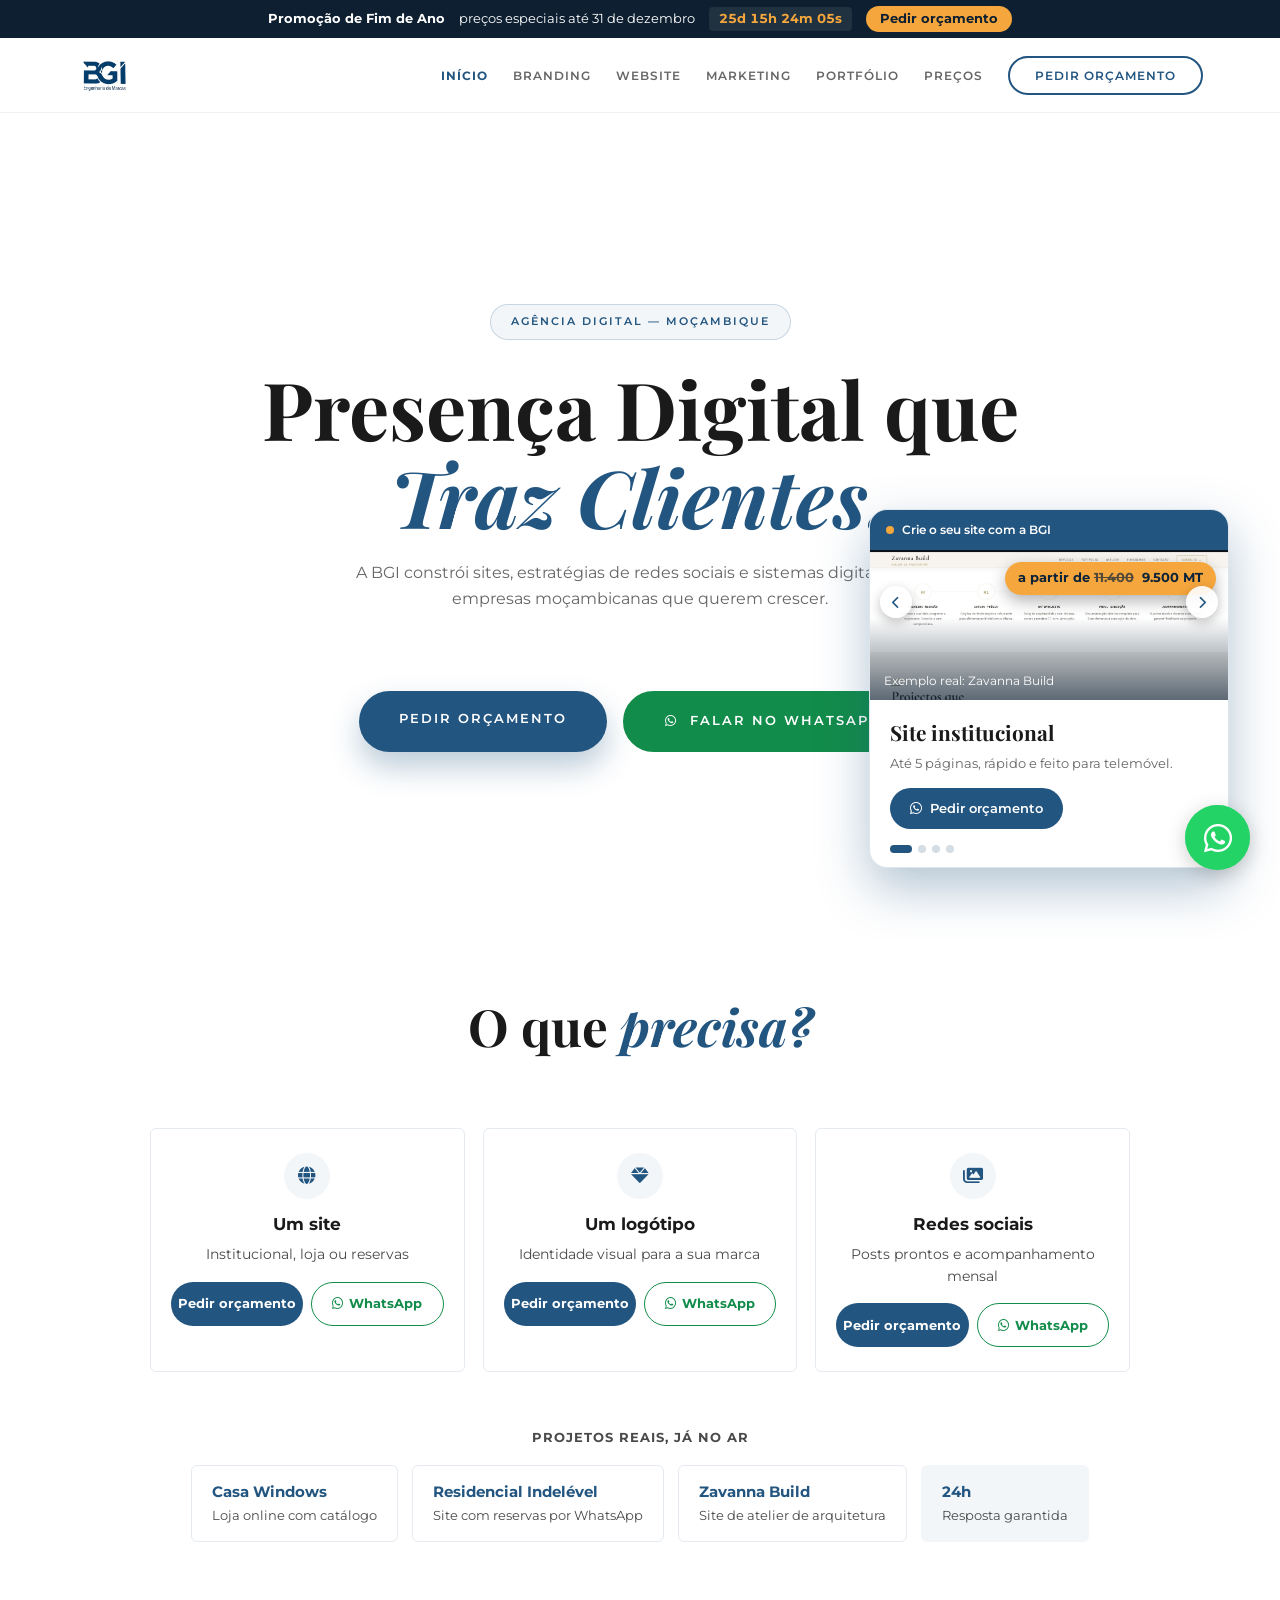
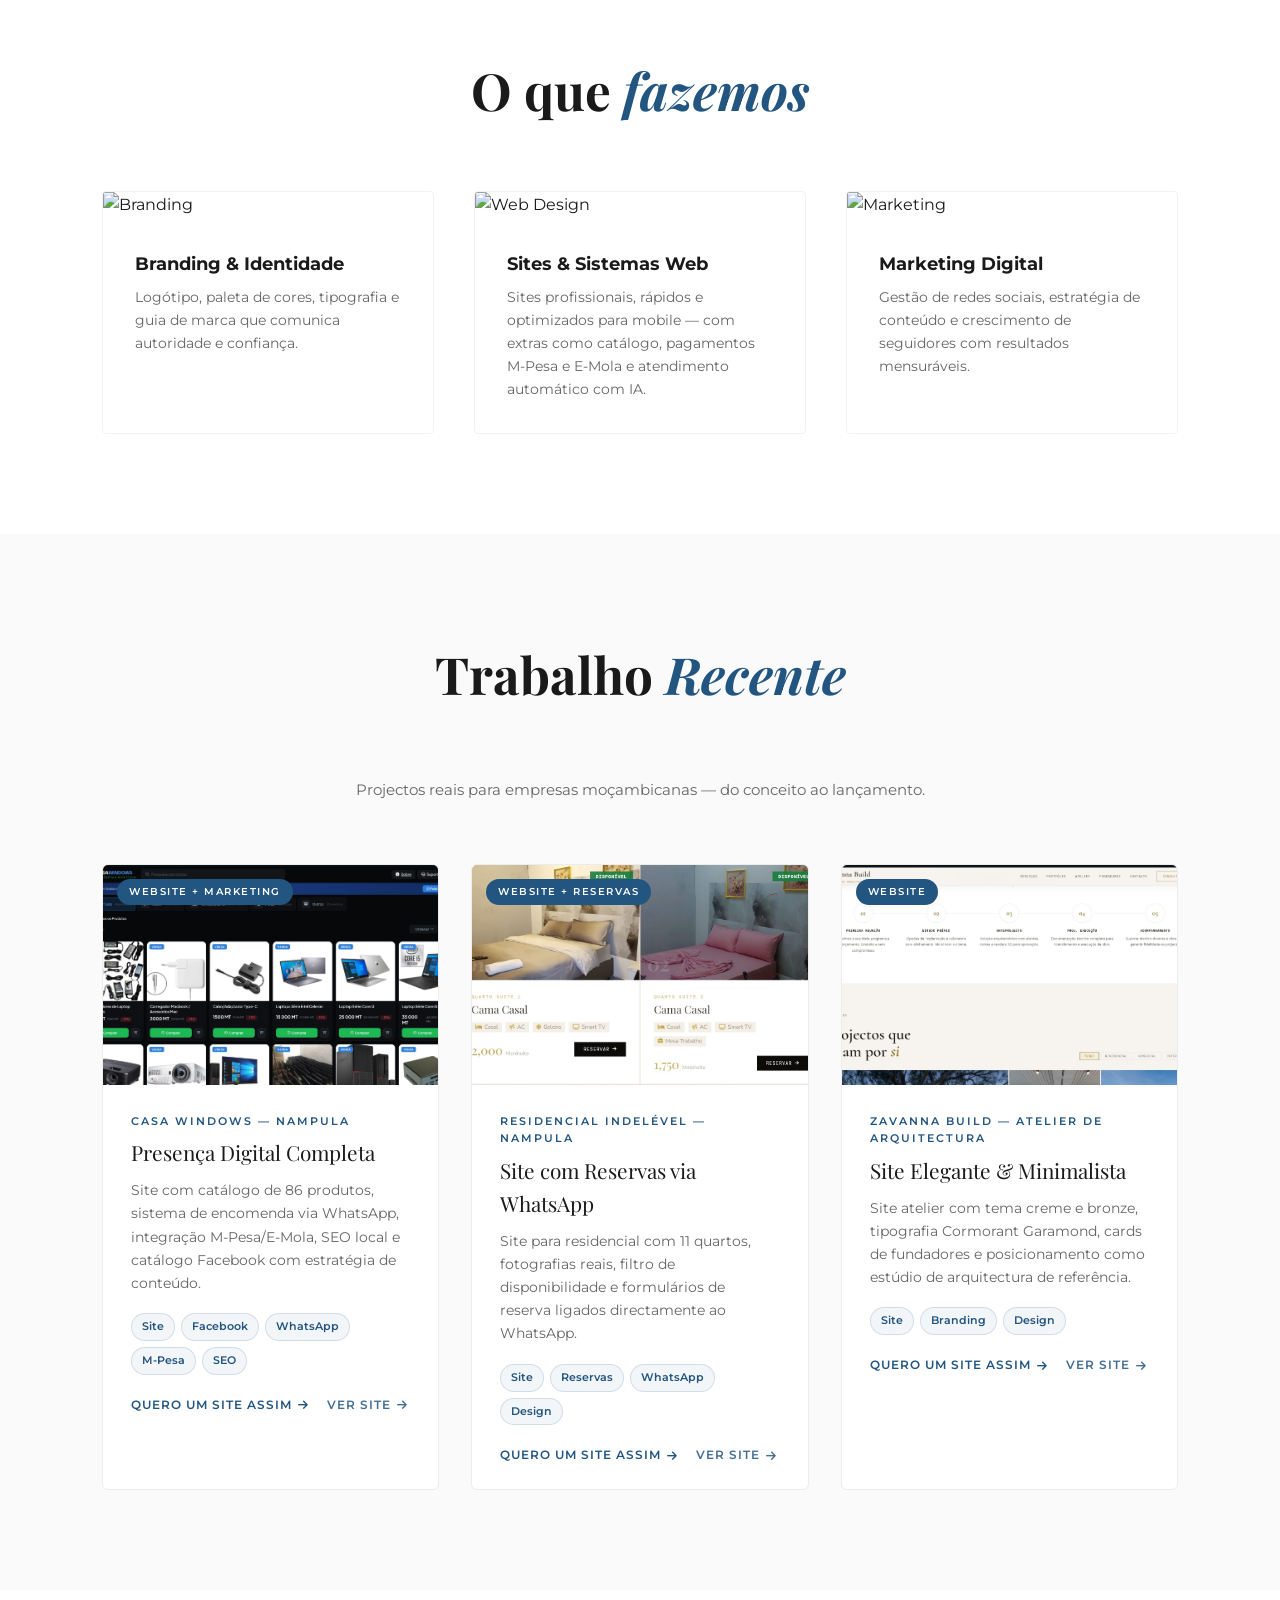
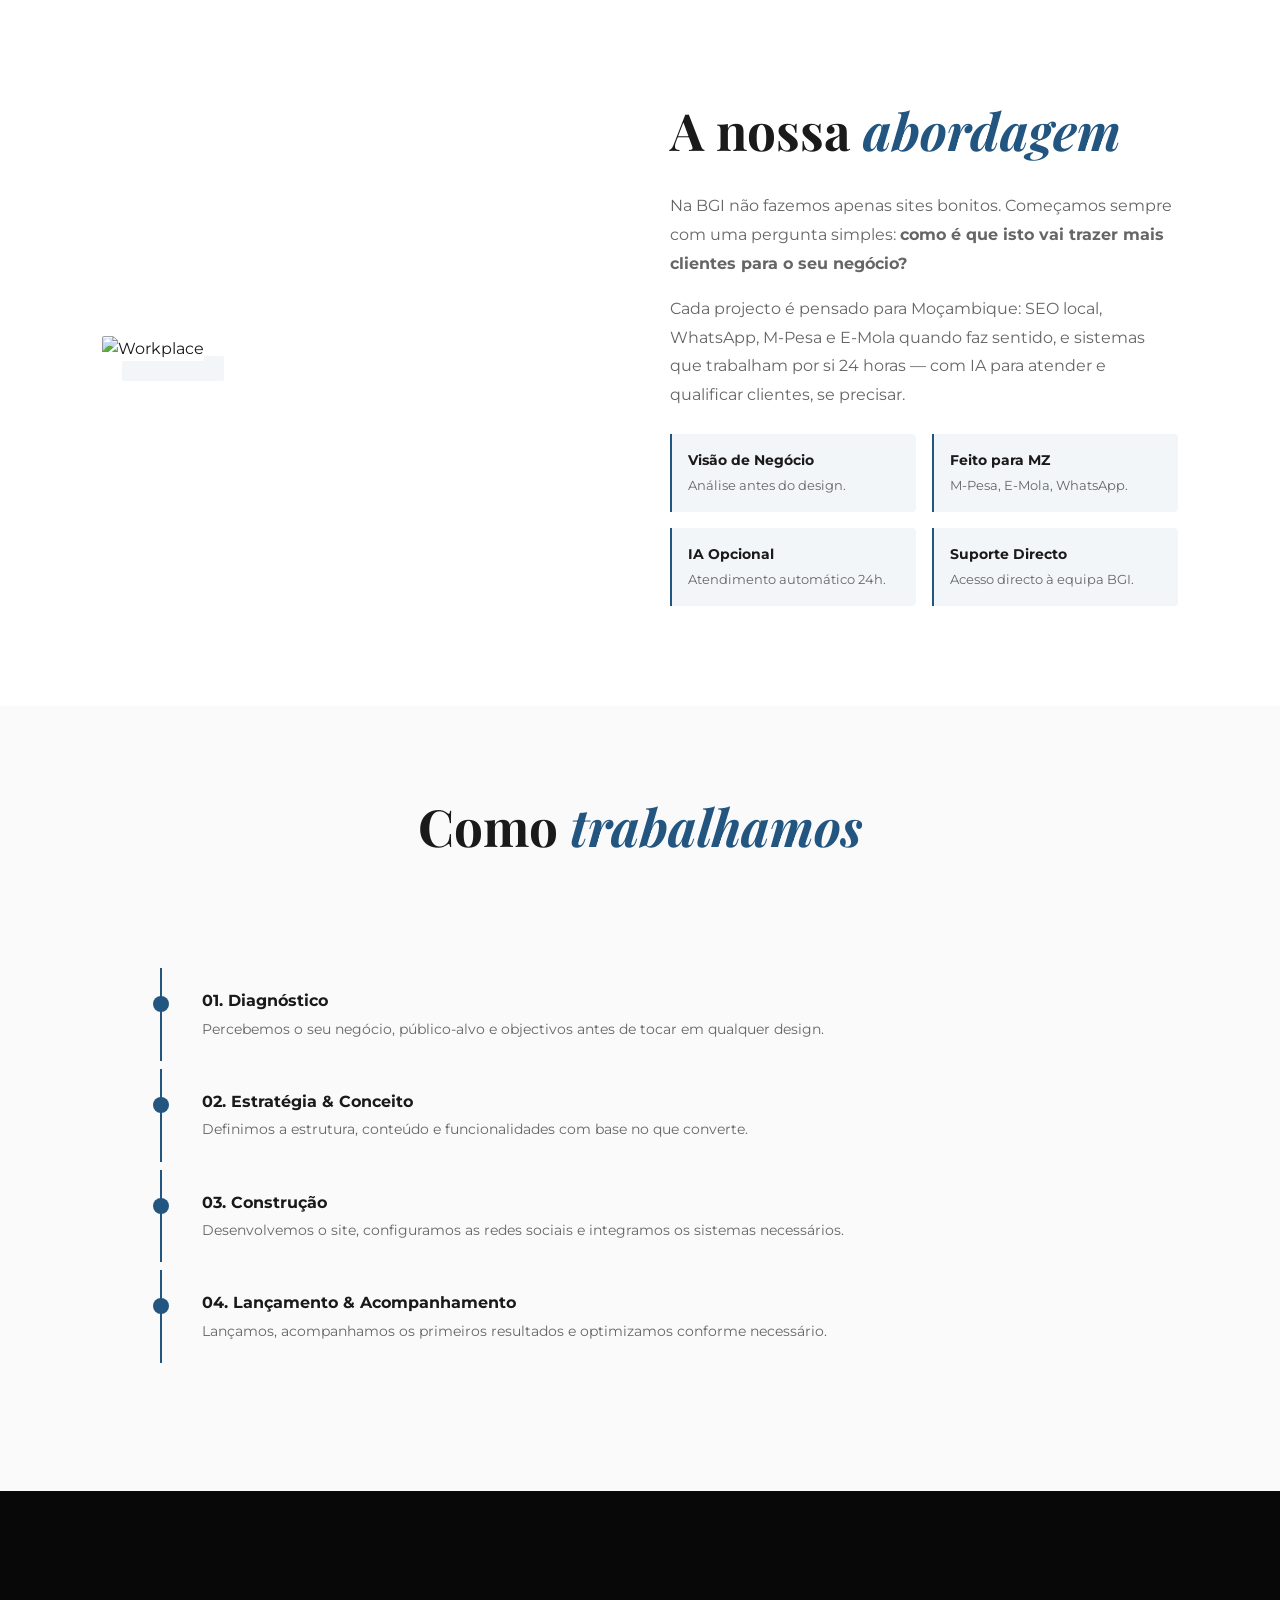
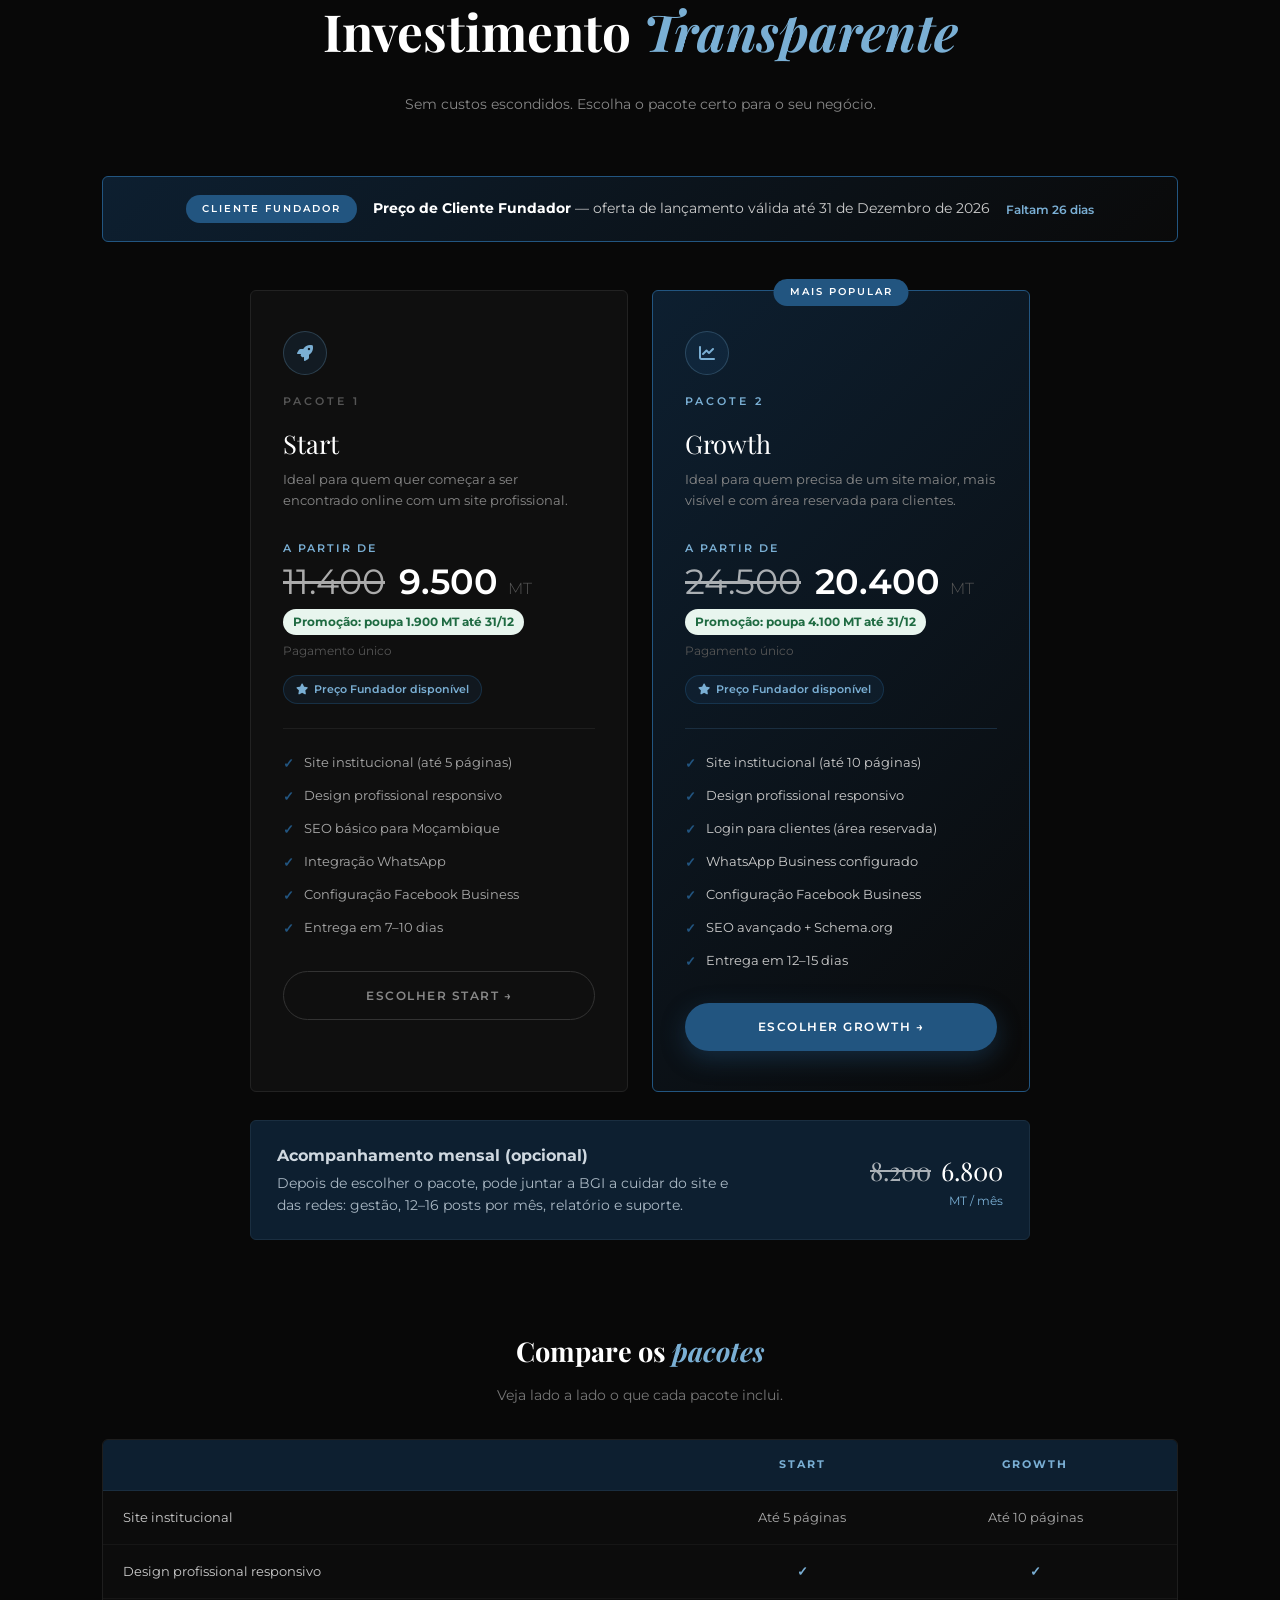
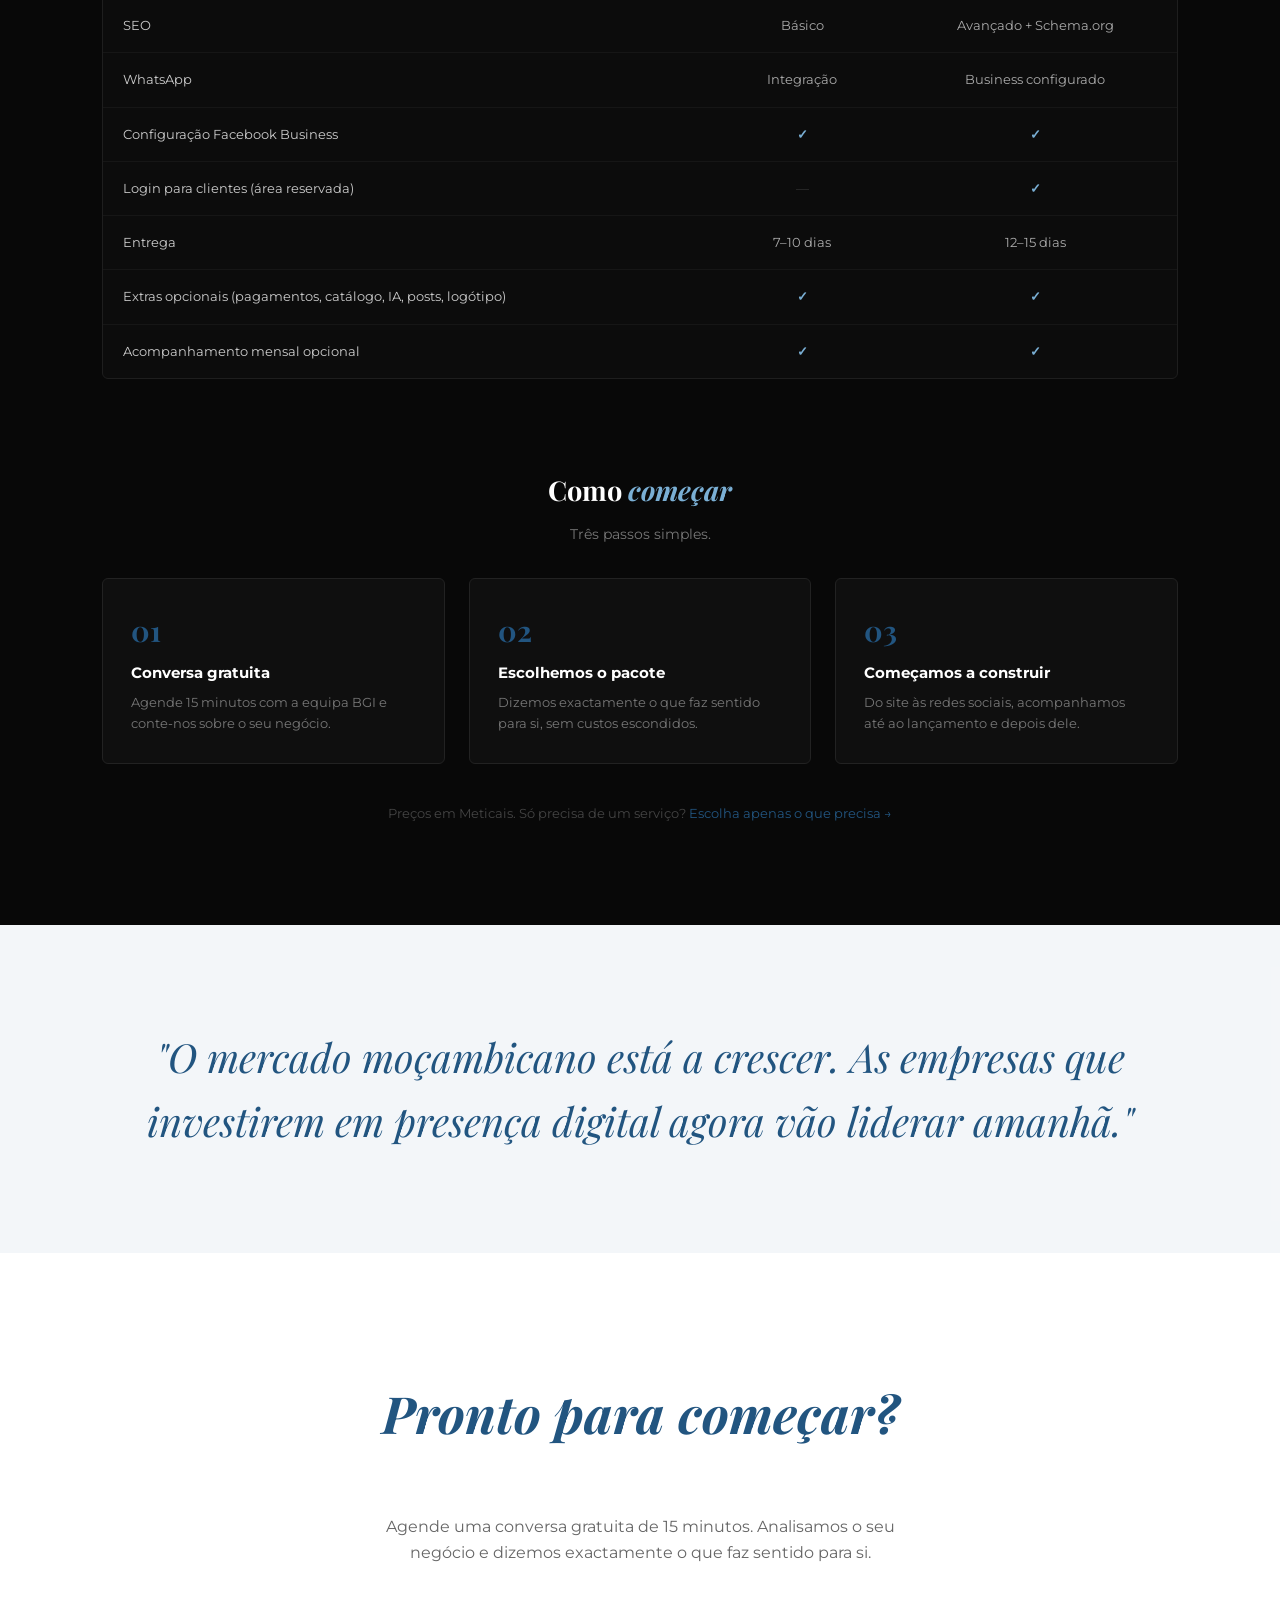
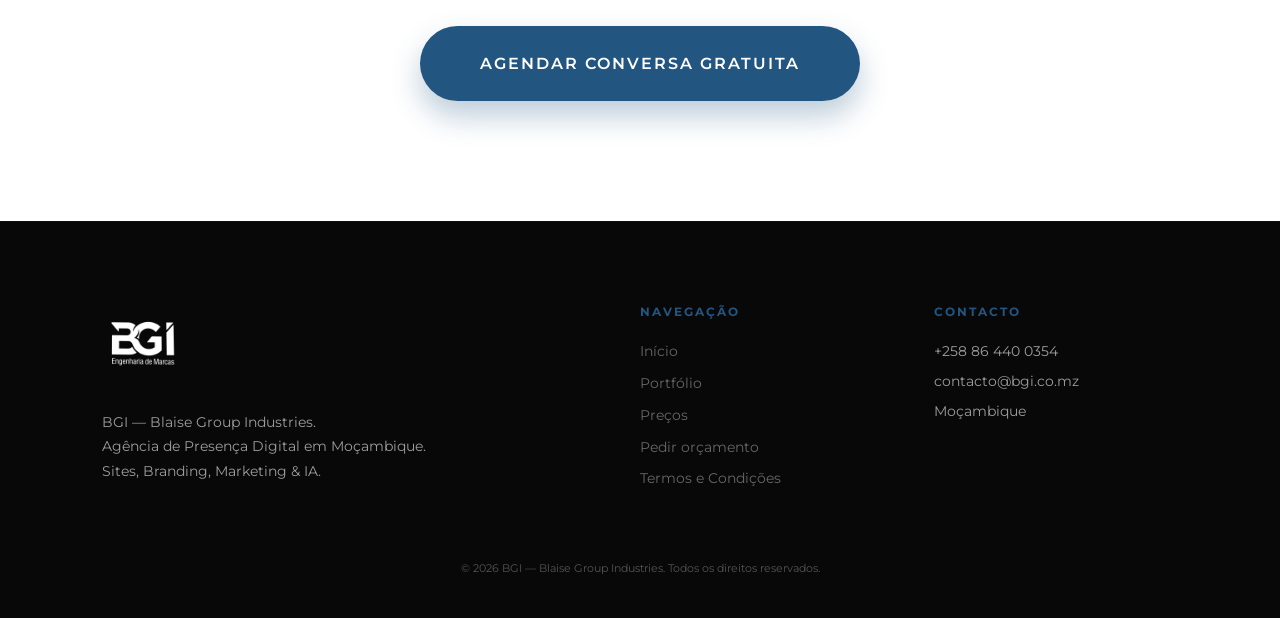
==== commit 7004a8aa: "Add files via upload" ====
--- a/index.html
+++ b/index.html
@@ -1,52 +1,641 @@
 <!DOCTYPE html>
-<html lang="pt-MZ">
+<html lang="pt">
 <head>
-<meta charset="UTF-8">
-<meta name="viewport" content="width=device-width, initial-scale=1.0, viewport-fit=cover">
-<title>BGI | Blaise Group Industries — Presença Digital em Moçambique</title>
-<meta name="description" content="A BGI cria sites profissionais, identidade visual e marketing digital para negócios em Moçambique. Peça o seu orçamento ou fale connosco pelo WhatsApp.">
-<link rel="canonical" href="https://bgiservicos.com/">
-<meta name="robots" content="index, follow, max-image-preview:large">
-<meta name="theme-color" content="#225580">
-<meta property="og:type" content="website">
-<meta property="og:site_name" content="BGI — Blaise Group Industries">
-<meta property="og:locale" content="pt_PT">
-<meta property="og:title" content="BGI | Blaise Group Industries — Presença Digital em Moçambique">
-<meta property="og:description" content="A BGI cria sites profissionais, identidade visual e marketing digital para negócios em Moçambique. Peça o seu orçamento ou fale connosco pelo WhatsApp.">
-<meta property="og:url" content="https://bgiservicos.com/">
-<meta property="og:image" content="https://bgiservicos.com/og-image.png">
-<meta property="og:image:width" content="1200">
-<meta property="og:image:height" content="630">
-<meta property="og:image:alt" content="BGI — Blaise Group Industries">
-<meta name="twitter:card" content="summary_large_image">
-<link rel="icon" type="image/png" sizes="512x512" href="/favicon.png">
-<link rel="icon" type="image/png" sizes="192x192" href="/favicon-192.png">
-<link rel="shortcut icon" href="/favicon.ico">
-<link rel="apple-touch-icon" sizes="180x180" href="/apple-touch-icon.png">
+    <meta charset="UTF-8">
+    <meta name="viewport" content="width=device-width, initial-scale=1.0, viewport-fit=cover">
+    <title>BGI | Blaise Group Industries — Presença Digital em Moçambique</title>
+    <link rel="icon" type="image/png" sizes="512x512" href="favicon.png?v=3">
+    <link rel="icon" type="image/png" sizes="192x192" href="favicon-192.png?v=3">
+    <link rel="shortcut icon" href="favicon.ico?v=3">
+    <link rel="apple-touch-icon" sizes="180x180" href="apple-touch-icon.png?v=3">
+    <link href="https://fonts.googleapis.com/css2?family=Montserrat:wght@300;400;600&family=Playfair+Display:ital,wght@0,700;1,400&display=swap" rel="stylesheet">
+    <link rel="stylesheet" href="https://cdnjs.cloudflare.com/ajax/libs/font-awesome/6.0.0/css/all.min.css">
+    <style>:root{ 
+            --bg: #ffffff; 
+            --text: #1a1a1a; 
+            --sec: #666; 
+            --brand-color: #225580; 
+            --brand-soft: rgba(34, 85, 128, 0.05);
+            --brand-mid: rgba(34, 85, 128, 0.12);
+            --transition: all 0.4s cubic-bezier(0.165, 0.84, 0.44, 1);
+        }
+*{ margin: 0; padding: 0; box-sizing: border-box; }
+html{ scroll-behavior: smooth; }
+body{ font-family: 'Montserrat', sans-serif; background: var(--bg); color: var(--text); line-height: 1.6; overflow-x: hidden; }
+.progress-bar{ position: fixed; top: 0; left: 0; height: 3px; background: var(--brand-color); width: 0%; z-index: 3000; transition: width 0.1s ease; }
+.whatsapp-float{ 
+            position: fixed; width: 65px; height: 65px; bottom: 30px; right: 30px; 
+            background-color: #25d366; color: #FFF; border-radius: 50px; text-align: center; 
+            font-size: 32px; box-shadow: 0 5px 20px rgba(0,0,0,0.2); z-index: 2500; 
+            display: flex; align-items: center; justify-content: center; text-decoration: none; transition: all 0.3s ease; 
+        }
+.whatsapp-float::before{ 
+            content: ''; position: absolute; width: 100%; height: 100%; border-radius: 50%; 
+            background: #25d366; opacity: 0.5; z-index: -1; animation: pulse-border 2s infinite; 
+        }
+@keyframes pulse-border{ 0% { transform: scale(1); opacity: 0.6; } 100% { transform: scale(1.5); opacity: 0; } }
+.whatsapp-float:hover{ transform: scale(1.1); color: #fff; }
+nav{ display: flex; justify-content: space-between; align-items: center; padding: 10px 6%; position: fixed; width: 100%; top: 0; background: rgba(255,255,255,0.98); backdrop-filter: blur(10px); z-index: 2000; border-bottom: 1px solid #f0f0f0; }
+.logo img{ height: 54px; width: auto; display: block; }
+.menu-icon{ display: none; font-size: 1.5rem; color: var(--brand-color); cursor: pointer; z-index: 2100; }
+.nav-links{ display: flex; list-style: none; gap: 25px; align-items: center; transition: 0.5s ease-in-out; }
+.nav-links a{ text-decoration: none; color: var(--sec); font-size: 0.75rem; text-transform: uppercase; letter-spacing: 1px; font-weight: 600; }
+.btn-nav{ border: 2px solid var(--brand-color); padding: 10px 25px; border-radius: 50px; color: var(--brand-color) !important; transition: all 0.3s; }
+.btn-nav:hover{ background: var(--brand-color); color: #fff !important; }
+#p-home .hero-container{ position: relative; height: 100vh; overflow: hidden; display: flex; align-items: center; justify-content: center; text-align: center; }
+#p-home .hero-bg{ position: absolute; top: 0; left: 0; width: 100%; height: 100%; background-image: url('https://images.unsplash.com/photo-1486406146926-c627a92ad1ab?q=70&w=1400&auto=format'); background-size: cover; background-position: center; z-index: 0; }
+#p-home .hero-overlay{ position: absolute; top: 0; left: 0; width: 100%; height: 100%; background: linear-gradient(135deg, rgba(255,255,255,0.95) 0%, rgba(255,255,255,0.7) 100%); z-index: 1; }
+#p-home .hero-content{ position: relative; z-index: 2; padding: 0 8%; padding-top: 140px; }
+#p-home .hero-content h1{ font-family: 'Playfair Display', serif; font-size: clamp(2.8rem, 8vw, 5rem); line-height: 1.1; margin-bottom: 20px; }
+#p-home .serif{ font-style: italic; color: var(--brand-color); }
+#p-home .hero-badge{ display: inline-block; background: var(--brand-soft); border: 1px solid rgba(34,85,128,0.2); color: var(--brand-color); font-size: 0.7rem; font-weight: 600; letter-spacing: 2px; text-transform: uppercase; padding: 8px 20px; border-radius: 50px; margin-bottom: 24px; }
+#p-home section{ padding: 100px 8%; position: relative; }
+#p-home h2{ font-family: 'Playfair Display', serif; font-size: clamp(2.2rem, 5vw, 3.2rem); margin-bottom: 60px; text-align: center; }
+#p-home .grid-services{ display: grid; grid-template-columns: repeat(auto-fit, minmax(300px, 1fr)); gap: 40px; }
+#p-home .service-card{ background: #fff; border: 1px solid #f2f2f2; transition: var(--transition); overflow: hidden; text-decoration: none; color: inherit; display: block; border-radius: 4px; }
+#p-home .service-card:hover{ transform: translateY(-10px); box-shadow: 0 20px 40px rgba(0,0,0,0.05); }
+#p-home .service-img{ width: 100%; height: 240px; object-fit: cover; }
+#p-home .service-info{ padding: 32px; }
+#p-home .service-info h3{ margin-bottom: 8px; font-size: 1.1rem; }
+#p-home .service-info p{ color: var(--sec); font-size: 0.9rem; }
+#p-home .stats-grid{ display: grid; grid-template-columns: repeat(auto-fit, minmax(200px, 1fr)); gap: 40px; text-align: center; background: var(--brand-soft); padding: 80px 8%; border-radius: 4px; }
+#p-home .stat-item h3{ font-family: 'Playfair Display', serif; font-size: 3rem; color: var(--brand-color); }
+#p-home .risk-section{ background: #0a0a0a; color: #fff; text-align: center; }
+#p-home .risk-content{ max-width: 800px; margin: 0 auto; }
+#p-home .risk-content h2{ color: #fff; margin-bottom: 30px; }
+#p-home .dna-grid{ display: grid; grid-template-columns: 1fr 1fr; gap: 60px; align-items: center; }
+#p-home .dna-image img{ width: 100%; border-radius: 2px; box-shadow: 20px 20px 0px var(--brand-soft); }
+#p-home .timeline{ position: relative; max-width: 1000px; margin: 0 auto; padding: 40px 0; }
+#p-home .timeline-item{ padding: 20px 40px; position: relative; border-left: 2px solid var(--brand-color); margin-left: 20px; margin-bottom: 8px; }
+#p-home .timeline-item::before{ content: ''; position: absolute; width: 16px; height: 16px; background: var(--brand-color); left: -9px; top: 28px; border-radius: 50%; }
+#p-home .quote-big{ font-family: 'Playfair Display', serif; font-size: clamp(1.5rem, 4vw, 2.5rem); text-align: center; font-style: italic; padding: 100px 10%; background: var(--brand-soft); color: var(--brand-color); }
+#p-home .final-cta{ text-align: center; padding: 120px 8%; background: #fff; }
+#p-home .btn-huge{ display: inline-block; padding: 25px 60px; background: var(--brand-color); color: #fff; text-decoration: none; border-radius: 50px; font-weight: 600; letter-spacing: 2px; text-transform: uppercase; transition: 0.4s; margin-top: 40px; box-shadow: 0 15px 30px rgba(34, 85, 128, 0.3); }
+#p-home .btn-huge:hover{ transform: translateY(-5px); box-shadow: 0 20px 40px rgba(34, 85, 128, 0.5); }
+#p-home #portfolio{ background: #fafafa; }
+#p-home .portfolio-intro{ max-width: 600px; margin: 0 auto 60px; text-align: center; color: var(--sec); font-size: 0.95rem; line-height: 1.8; }
+#p-home .portfolio-grid{ display: grid; grid-template-columns: repeat(auto-fit, minmax(320px, 1fr)); gap: 32px; }
+#p-home .portfolio-card{
+            background: #fff; border-radius: 6px; overflow: hidden;
+            border: 1px solid #ececec; transition: var(--transition);
+        }
+#p-home .portfolio-card:hover{ transform: translateY(-8px); box-shadow: 0 24px 48px rgba(0,0,0,0.07); }
+#p-home .portfolio-img-wrap{ position: relative; height: 220px; overflow: hidden; }
+#p-home .portfolio-img-wrap img{ width: 100%; height: 100%; object-fit: cover; transition: transform 0.5s ease; }
+#p-home .portfolio-card:hover .portfolio-img-wrap img{ transform: scale(1.05); }
+#p-home .portfolio-tag{
+            position: absolute; top: 14px; left: 14px;
+            background: var(--brand-color); color: #fff;
+            font-size: 0.65rem; font-weight: 600; letter-spacing: 1.5px;
+            text-transform: uppercase; padding: 5px 12px; border-radius: 50px;
+        }
+#p-home .portfolio-body{ padding: 28px 28px 24px; }
+#p-home .portfolio-client{ font-size: 0.68rem; font-weight: 600; letter-spacing: 2px; text-transform: uppercase; color: var(--brand-color); margin-bottom: 6px; }
+#p-home .portfolio-title{ font-family: 'Playfair Display', serif; font-size: 1.3rem; margin-bottom: 10px; color: var(--text); }
+#p-home .portfolio-desc{ font-size: 0.85rem; color: var(--sec); line-height: 1.7; margin-bottom: 18px; }
+#p-home .portfolio-tags{ display: flex; flex-wrap: wrap; gap: 6px; margin-bottom: 20px; }
+#p-home .ptag{ background: var(--brand-soft); border: 1px solid rgba(34,85,128,0.15); color: var(--brand-color); font-size: 0.7rem; font-weight: 600; padding: 4px 10px; border-radius: 50px; }
+#p-home .portfolio-link{ font-size: 0.78rem; font-weight: 600; color: var(--brand-color); text-decoration: none; letter-spacing: 1px; text-transform: uppercase; display: inline-flex; align-items: center; gap: 6px; transition: gap 0.2s; }
+#p-home .portfolio-link:hover{ gap: 10px; }
+#p-home #precos{ background: #080808; color: #fff; }
+#p-home #precos h2{ color: #fff; }
+#p-home #precos .serif{ color: #7aafd4; }
+#p-home .pricing-sub{ text-align: center; color: #888; font-size: 0.9rem; margin-top: -40px; margin-bottom: 60px; }
+#p-home .pricing-grid{ display: grid; grid-template-columns: repeat(3, 1fr); gap: 24px; max-width: 1100px; margin: 0 auto; }
+#p-home .price-card{
+            border: 1px solid #222; border-radius: 6px; padding: 40px 32px;
+            position: relative; transition: var(--transition); background: #0f0f0f;
+        }
+#p-home .price-card:hover{ border-color: var(--brand-color); transform: translateY(-6px); }
+#p-home .price-card.featured{
+            border-color: var(--brand-color);
+            background: linear-gradient(135deg, #0d1f30 0%, #0a0a0a 100%);
+        }
+#p-home .price-badge{
+            position: absolute; top: -12px; left: 50%; transform: translateX(-50%);
+            background: var(--brand-color); color: #fff;
+            font-size: 0.65rem; font-weight: 600; letter-spacing: 2px; text-transform: uppercase;
+            padding: 5px 16px; border-radius: 50px; white-space: nowrap;
+        }
+#p-home .price-tier{ font-size: 0.7rem; font-weight: 600; letter-spacing: 3px; text-transform: uppercase; color: #555; margin-bottom: 12px; }
+#p-home .price-card.featured .price-tier{ color: #7aafd4; }
+#p-home .price-name{ font-family: 'Playfair Display', serif; font-size: 1.6rem; color: #fff; margin-bottom: 6px; }
+#p-home .price-amount{ font-size: 2.2rem; font-weight: 600; color: #fff; line-height: 1; margin-bottom: 4px; }
+#p-home .price-amount span{ font-size: 1rem; font-weight: 300; color: #555; }
+#p-home .price-note{ font-size: 0.75rem; color: #555; margin-bottom: 28px; min-height: 20px; }
+#p-home .price-divider{ height: 1px; background: #1e1e1e; margin-bottom: 24px; }
+#p-home .price-card.featured .price-divider{ background: #1a2e40; }
+#p-home .price-features{ list-style: none; display: flex; flex-direction: column; gap: 12px; margin-bottom: 32px; }
+#p-home .price-features li{ font-size: 0.83rem; color: #aaa; display: flex; align-items: flex-start; gap: 10px; line-height: 1.5; }
+#p-home .price-features li::before{ content: '✓'; color: var(--brand-color); font-weight: 700; flex-shrink: 0; margin-top: 1px; }
+#p-home .price-card.featured .price-features li{ color: #ccc; }
+#p-home .price-cta{ display: block; text-align: center; padding: 14px 24px; border-radius: 50px; font-size: 0.78rem; font-weight: 600; letter-spacing: 1.5px; text-transform: uppercase; text-decoration: none; transition: 0.3s; }
+#p-home .price-cta.outline{ border: 1px solid #333; color: #888; }
+#p-home .price-cta.outline:hover{ border-color: var(--brand-color); color: #fff; }
+#p-home .price-cta.filled{ background: var(--brand-color); color: #fff; box-shadow: 0 8px 24px rgba(34,85,128,0.4); }
+#p-home .price-cta.filled:hover{ background: #2d6fa3; transform: translateY(-2px); }
+#p-home .pricing-note{ text-align: center; color: #444; font-size: 0.8rem; margin-top: 40px; }
+#p-home .pricing-note a{ color: var(--brand-color); text-decoration: none; }
+#p-home .founder-bar{
+            max-width: 1100px; margin: 0 auto 48px;
+            display: flex; align-items: center; justify-content: center;
+            gap: 16px; flex-wrap: wrap; text-align: center;
+            padding: 18px 28px; border: 1px solid var(--brand-color);
+            border-radius: 6px;
+            background: linear-gradient(135deg, #0d1f30 0%, #0a0a0a 100%);
+        }
+#p-home .founder-badge{
+            background: var(--brand-color); color: #fff;
+            font-size: 0.65rem; font-weight: 600; letter-spacing: 2px;
+            text-transform: uppercase; padding: 6px 16px; border-radius: 50px;
+            white-space: nowrap;
+        }
+#p-home .founder-text{ font-size: 0.85rem; color: #ccc; }
+#p-home .founder-text strong{ color: #fff; }
+#p-home .founder-count{ display: flex; align-items: center; gap: 10px; font-size: 0.75rem; color: #7aafd4; font-weight: 600; }
+#p-home .price-from{ display: block; font-size: 0.7rem; font-weight: 600; letter-spacing: 2px; text-transform: uppercase; color: #7aafd4; margin-bottom: 6px; }
+#p-home .price-icon{ width: 44px; height: 44px; border-radius: 50%; background: rgba(34,85,128,0.18); border: 1px solid rgba(122,175,212,0.25); color: #7aafd4; display: flex; align-items: center; justify-content: center; font-size: 1rem; margin-bottom: 18px; }
+#p-home .price-ideal{ font-size: 0.8rem; color: #888; line-height: 1.6; margin-bottom: 18px; min-height: 52px; }
+#p-home .price-card .price-note{ margin-bottom: 14px; }
+#p-home .price-founder{ display: inline-flex; align-items: center; gap: 6px; font-size: 0.68rem; font-weight: 600; color: #7aafd4; background: rgba(34,85,128,0.15); border: 1px solid rgba(34,85,128,0.4); padding: 5px 12px; border-radius: 50px; margin-bottom: 24px; }
+#p-home .pricing-block-title{ text-align: center; font-family: 'Playfair Display', serif; font-size: 1.7rem; color: #fff; margin: 90px 0 12px; }
+#p-home .pricing-block-sub{ text-align: center; color: #777; font-size: 0.85rem; margin-bottom: 32px; }
+#p-home .compare-wrap{ max-width: 1100px; margin: 0 auto; overflow-x: auto; border: 1px solid #1e1e1e; border-radius: 6px; background: #0c0c0c; }
+#p-home .compare{ width: 100%; border-collapse: collapse; min-width: 640px; font-size: 0.83rem; }
+#p-home .compare th,#p-home .compare td{ padding: 16px 20px; text-align: center; border-bottom: 1px solid #161616; color: #aaa; }
+#p-home .compare th:first-child,#p-home .compare td:first-child{ text-align: left; color: #ccc; }
+#p-home .compare thead th{ font-size: 0.7rem; letter-spacing: 2px; text-transform: uppercase; color: #7aafd4; background: #0d1f30; border-bottom: 1px solid #1a2e40; }
+#p-home .compare tbody tr:last-child td{ border-bottom: none; }
+#p-home .compare .yes{ color: #7aafd4; font-weight: 700; }
+#p-home .compare .no{ color: #333; }
+#p-home .price-steps{ display: grid; grid-template-columns: repeat(3, 1fr); gap: 24px; max-width: 1100px; margin: 0 auto; }
+#p-home .price-step{ border: 1px solid #222; border-radius: 6px; padding: 28px; background: #0f0f0f; }
+#p-home .price-step b{ font-family: 'Playfair Display', serif; font-size: 1.8rem; color: var(--brand-color); display: block; margin-bottom: 8px; }
+#p-home .price-step h4{ color: #fff; font-size: 0.95rem; margin-bottom: 6px; }
+#p-home .price-step p{ color: #777; font-size: 0.8rem; line-height: 1.7; }
+@media (max-width: 900px){#p-home .price-steps{ grid-template-columns: 1fr; max-width: 420px; }}
+#p-home .reveal{ opacity: 0; transform: translateY(40px); transition: 1s cubic-bezier(0.16, 1, 0.3, 1); }
+#p-home .visible{ opacity: 1; transform: translateY(0); }
+footer{ background: #080808; color: #fff; padding: 80px 8% 40px; border-top: 1px solid #111; }
+.footer-grid{ display: grid; grid-template-columns: 2fr 1fr 1fr; gap: 50px; }
+.footer-link{ color: #666; text-decoration: none; display: block; margin-bottom: 10px; transition: 0.3s; font-size: 0.85rem; }
+.footer-link:hover{ color: var(--brand-color); }
+@media (max-width: 900px){#p-home .pricing-grid{ grid-template-columns: 1fr; max-width: 420px; }
+#p-home .dna-grid{ grid-template-columns: 1fr; }
+.footer-grid{ grid-template-columns: 1fr; gap: 30px; }}
+@media (max-width: 768px){.menu-icon{ display: block; }
+.nav-links{ position: fixed; top: 0; right: -100%; width: 75%; height: 100vh; background: #ffffff; flex-direction: column; align-items: center; justify-content: center; box-shadow: -10px 0 30px rgba(0,0,0,0.1); gap: 40px; }
+.nav-links.active{ right: 0; }
+.nav-links li{ width: 100%; text-align: center; }
+.nav-links a{ font-size: 1rem; }}
+#p-home .hero-container{height:auto;min-height:100vh;padding-bottom:60px}
+#p-home .sp{position:relative;width:min(330px,88%);margin:26px 0 0 auto;text-align:left;background:#fff;border-radius:18px;box-shadow:0 20px 50px rgba(34,85,128,.35);overflow:hidden;border:1px solid rgba(34,85,128,.15);animation:spFloat 4.5s ease-in-out infinite;z-index:3}
+@keyframes spFloat{0%,100%{transform:translateY(0)}50%{transform:translateY(-12px)}}
+@media(min-width:1100px){#p-home .hero-content{position:static}
+#p-home .sp{position:absolute;right:4%;bottom:70px;margin:0;width:360px}}
+#p-home .sp-top{display:flex;align-items:center;gap:8px;padding:10px 16px;background:var(--brand-color);color:#fff;font-size:.78rem;font-weight:600}
+#p-home .sp-top i{width:8px;height:8px;border-radius:50%;background:#f5a63c;animation:spPulse 1.6s infinite}
+@keyframes spPulse{0%{box-shadow:0 0 0 0 rgba(245,166,60,.8)}100%{box-shadow:0 0 0 9px rgba(245,166,60,0)}}
+#p-home .sp-s{display:none}
+#p-home .sp-s.on{display:block;animation:spIn .5s}
+@keyframes spIn{from{opacity:0;transform:translateX(26px)}to{opacity:1;transform:none}}
+#p-home .sp-img{position:relative;height:150px;background-size:cover;background-position:top center;background-color:#dfe8f0}
+#p-home .sp-img::after{content:"";position:absolute;inset:0;background:linear-gradient(to top,rgba(10,30,50,.65),transparent 55%)}
+#p-home .sp-badge{position:absolute;top:12px;right:12px;z-index:2;background:#f5a63c;color:#0b2239;font-weight:700;font-size:.8rem;padding:6px 13px;border-radius:99px;box-shadow:0 6px 16px rgba(0,0,0,.3)}
+#p-home .sp-cap{position:absolute;left:14px;bottom:10px;z-index:2;color:#fff;font-size:.72rem}
+#p-home .sp-dash{background:linear-gradient(135deg,#0b2239,#225580);display:flex;align-items:flex-end;gap:10px;padding:0 26px 22px}
+#p-home .sp-dash i{flex:1;background:rgba(255,255,255,.85);border-radius:6px 6px 0 0;z-index:1}
+#p-home .sp-dash i:nth-child(1){height:45%}
+#p-home .sp-dash i:nth-child(2){height:70%}
+#p-home .sp-dash i:nth-child(3){height:55%}
+#p-home .sp-dash i:nth-child(4){height:92%;background:#f5a63c}
+#p-home .sp-b{padding:16px 20px 6px}
+#p-home .sp-b h4{font-family:'Playfair Display',serif;font-size:1.3rem;color:var(--text);margin-bottom:4px}
+#p-home .sp-b p{font-size:.84rem;color:var(--sec);margin-bottom:14px;line-height:1.5}
+#p-home .sp-b a{display:inline-flex;align-items:center;gap:8px;background:var(--brand-color);color:#fff;padding:10px 20px;border-radius:999px;font-size:.84rem;font-weight:600;text-decoration:none;transition:transform .2s}
+#p-home .sp-b a:hover{transform:translateY(-2px)}
+#p-home .sp-nav{position:absolute;top:76px;z-index:3;width:32px;height:32px;border-radius:50%;border:0;background:rgba(255,255,255,.9);color:var(--brand-color);cursor:pointer;font-size:.8rem;box-shadow:0 4px 12px rgba(0,0,0,.25)}
+#p-home .sp-prev{left:10px}
+#p-home .sp-next{right:10px}
+#p-home .sp-d{display:flex;gap:6px;padding:10px 20px 14px}
+#p-home .sp-d button{width:8px;height:8px;border-radius:50%;border:0;background:#d5dde5;cursor:pointer;padding:0}
+#p-home .sp-d button.on{background:var(--brand-color);width:22px;border-radius:99px}
+#p-home .sp-bar{height:3px;background:#f5a63c;width:0}
+#p-home .sp-bar.run{width:100%;transition:width 5s linear}
+@media(prefers-reduced-motion:reduce){#p-home .sp,#p-home .sp-s.on,#p-home .sp-top i{animation:none}
+#p-home .sp-bar.run{transition:none}}
+#p-branding{ 
+            --bg: #ffffff; 
+            --text: #1a1a1a; 
+            --sec: #666; 
+            --brand-color: #225580; 
+            --accent: #d4af37; 
+            --soft-gray: #f9f9f9;
+            --transition: all 0.6s cubic-bezier(0.16, 1, 0.3, 1);
+        }
+#p-branding .branding-hero{ height: 70vh; display: flex; align-items: center; justify-content: center; text-align: center; position: relative; overflow: hidden; background: var(--soft-gray); }
+#p-branding .hero-img-bg{ position: absolute; top: 0; left: 0; width: 100%; height: 100%; object-fit: cover; opacity: 0.15; z-index: 0; }
+#p-branding .hero-content{ position: relative; z-index: 1; padding: 0 8%; }
+#p-branding .branding-hero h1{ font-family: 'Playfair Display', serif; font-size: clamp(3rem, 10vw, 5.5rem); line-height: 1.1; margin-bottom: 20px; color: var(--text); }
+#p-branding .branding-hero p{ max-width: 700px; margin: 0 auto; color: var(--sec); font-size: 1.1rem; letter-spacing: 1px; }
+#p-branding section{ padding: 100px 8%; }
+#p-branding .split-section{ display: grid; grid-template-columns: 1fr 1fr; gap: 80px; align-items: center; }
+#p-branding .split-image{ position: relative; }
+#p-branding .split-image img{ width: 100%; height: 600px; object-fit: cover; border-radius: 4px; box-shadow: 0 30px 60px rgba(0,0,0,0.1); }
+#p-branding .serif{ font-family: 'Playfair Display', serif; font-style: italic; color: var(--brand-color); }
+#p-branding .method-grid{ display: grid; grid-template-columns: repeat(auto-fit, minmax(280px, 1fr)); gap: 30px; margin-top: 60px; }
+#p-branding .method-card{ padding: 50px; background: #fff; border: 1px solid #eee; transition: var(--transition); border-radius: 8px; }
+#p-branding .method-card:hover{ transform: translateY(-10px); box-shadow: 0 20px 40px rgba(0,0,0,0.05); border-color: var(--brand-color); }
+#p-branding .method-number{ font-family: 'Playfair Display', serif; font-size: 2.5rem; color: var(--brand-color); margin-bottom: 20px; display: block; opacity: 0.3; }
+#p-branding .method-card h3{ margin-bottom: 15px; letter-spacing: 1px; font-weight: 600; }
+#p-branding .gallery-grid{ display: grid; grid-template-columns: repeat(12, 1fr); gap: 20px; }
+#p-branding .gallery-item{ position: relative; overflow: hidden; border-radius: 4px; background: #eee; }
+#p-branding .item-1{ grid-column: span 7; height: 450px; }
+#p-branding .item-2{ grid-column: span 5; height: 450px; }
+#p-branding .item-3{ grid-column: span 5; height: 400px; }
+#p-branding .item-4{ grid-column: span 7; height: 400px; }
+#p-branding .gallery-item img{ width: 100%; height: 100%; object-fit: cover; transition: 1.5s ease; }
+#p-branding .gallery-item:hover img{ transform: scale(1.05); }
+#p-branding .cta-branding{ text-align: center; background: var(--brand-color); padding: 90px 8%; border-radius: 8px; color: #fff; }
+#p-branding .btn-white{ display: inline-block; padding: 20px 50px; background: #fff; color: var(--brand-color); text-decoration: none; font-weight: 600; text-transform: uppercase; letter-spacing: 2px; border-radius: 50px; transition: 0.3s; margin-top: 30px; }
+#p-branding .btn-white:hover{ transform: translateY(-3px); box-shadow: 0 15px 30px rgba(0,0,0,0.2); }
+#p-branding .reveal{ opacity: 0; transform: translateY(30px); transition: var(--transition); }
+#p-branding .visible{ opacity: 1; transform: translateY(0); }
+@media (max-width: 768px){#p-branding .split-section{ grid-template-columns: 1fr; }
+#p-branding .item-1,#p-branding .item-2,#p-branding .item-3,#p-branding .item-4{ grid-column: span 12; height: 300px; }}
+#p-website{ 
+            --bg: #ffffff; 
+            --text: #1a1a1a; 
+            --sec: #666; 
+            --brand-color: #225580; 
+            --soft-gray: #f4f7f6;
+            --transition: all 0.8s cubic-bezier(0.16, 1, 0.3, 1);
+        }
+#p-website .web-hero{ height: 80vh; display: flex; align-items: center; justify-content: center; background: var(--soft-gray); position: relative; overflow: hidden; }
+#p-website .hero-decor{ position: absolute; font-size: 25vw; font-weight: 900; color: rgba(0,0,0,0.03); z-index: 0; bottom: -50px; left: -20px; user-select: none; }
+#p-website .hero-content{ position: relative; z-index: 1; text-align: center; padding: 0 8%; }
+#p-website .web-hero h1{ font-family: 'Playfair Display', serif; font-size: clamp(3rem, 10vw, 6rem); line-height: 1; color: var(--brand-color); margin-bottom: 20px; }
+#p-website .web-hero p{ max-width: 600px; margin: 0 auto; font-size: 1.2rem; color: var(--sec); }
+#p-website section{ padding: 100px 8%; }
+#p-website .reveal{ opacity: 0; transform: translateY(50px); transition: var(--transition); }
+#p-website .reveal.active{ opacity: 1; transform: translateY(0); }
+#p-website .feature-grid{ display: grid; grid-template-columns: 1.2fr 1fr; gap: 80px; align-items: center; }
+#p-website .feature-text h2{ font-family: 'Playfair Display', serif; font-size: 3rem; margin-bottom: 30px; line-height: 1.2; }
+#p-website .feature-image img{ width: 100%; border-radius: 8px; box-shadow: 0 40px 80px rgba(0,0,0,0.1); transition: 0.5s; }
+#p-website .feature-image:hover img{ transform: translateY(-10px); }
+#p-website .tech-grid{ display: grid; grid-template-columns: repeat(auto-fit, minmax(280px, 1fr)); gap: 40px; margin-top: 80px; }
+#p-website .tech-card{ padding: 40px; background: #fff; border-bottom: 3px solid transparent; transition: var(--transition); box-shadow: 0 10px 30px rgba(0,0,0,0.02); }
+#p-website .tech-card:hover{ border-bottom-color: var(--brand-color); transform: translateY(-10px); box-shadow: 0 20px 40px rgba(0,0,0,0.05); }
+#p-website .tech-card i{ font-size: 2rem; color: var(--brand-color); margin-bottom: 20px; display: block; }
+#p-website .tech-card h3{ font-family: 'Playfair Display', serif; font-size: 1.5rem; margin-bottom: 15px; }
+#p-website .wide-showcase{ width: 100%; height: 600px; background: url('https://images.unsplash.com/photo-1460925895917-afdab827c52f?q=80&w=2426') center/cover fixed; margin: 60px 0; border-radius: 4px; }
+#p-website .web-cta{ text-align: center; background: var(--brand-color); color: #fff; padding: 100px 8%; border-radius: 4px; }
+#p-website .btn-web{ display: inline-block; padding: 22px 60px; background: #fff; color: var(--brand-color); text-decoration: none; border-radius: 50px; font-weight: 600; text-transform: uppercase; letter-spacing: 2px; transition: 0.4s; margin-top: 30px; }
+#p-website .btn-web:hover{ transform: scale(1.05); box-shadow: 0 15px 30px rgba(0,0,0,0.2); }
+@media (max-width: 992px){#p-website .feature-grid{ grid-template-columns: 1fr; }
+#p-website .wide-showcase{ height: 300px; }}
+#p-marketing{ 
+            --bg: #ffffff; 
+            --text: #1a1a1a; 
+            --sec: #666; 
+            --brand-color: #225580; 
+            --accent: #00c853;
+            --soft-blue: #f8fabb;
+            --transition: all 0.8s cubic-bezier(0.16, 1, 0.3, 1);
+        }
+#p-marketing .mkt-hero{ height: 85vh; display: flex; align-items: center; justify-content: center; position: relative; background: #f4f7f6; overflow: hidden; }
+#p-marketing .hero-image-overlay{ position: absolute; top: 0; left: 0; width: 100%; height: 100%; background: url('https://images.unsplash.com/photo-1460925895917-afdab827c52f?q=80&w=2426') center/cover; opacity: 0.1; z-index: 1; transform: scale(1.1); transition: transform 2s ease; }
+#p-marketing .mkt-hero:hover .hero-image-overlay{ transform: scale(1); }
+#p-marketing .hero-content{ position: relative; z-index: 2; text-align: center; padding: 0 8%; }
+#p-marketing .hero-content h1{ font-family: 'Playfair Display', serif; font-size: clamp(3rem, 8vw, 5.5rem); line-height: 1; margin-bottom: 20px; color: var(--brand-color); }
+#p-marketing .hero-content p{ max-width: 650px; margin: 0 auto 40px; font-size: 1.2rem; color: var(--sec); }
+#p-marketing section{ padding: 120px 8%; }
+#p-marketing .reveal{ opacity: 0; transform: translateY(40px); transition: var(--transition); }
+#p-marketing .reveal.active{ opacity: 1; transform: translateY(0); }
+#p-marketing .strategy-container{ display: grid; grid-template-columns: repeat(auto-fit, minmax(300px, 1fr)); gap: 30px; margin-top: 60px; }
+#p-marketing .strategy-card{ background: #fff; padding: 60px 40px; border: 1px solid #eee; position: relative; overflow: hidden; transition: var(--transition); }
+#p-marketing .strategy-card::before{ content: ""; position: absolute; top: 0; left: 0; width: 4px; height: 100%; background: var(--brand-color); transform: scaleY(0); transition: 0.4s; transform-origin: bottom; }
+#p-marketing .strategy-card:hover{ transform: translateY(-10px); box-shadow: 0 30px 60px rgba(0,0,0,0.05); }
+#p-marketing .strategy-card:hover::before{ transform: scaleY(1); }
+#p-marketing .strategy-card i{ font-size: 2.5rem; color: var(--brand-color); margin-bottom: 20px; display: block; }
+#p-marketing .strategy-card h3{ margin-bottom: 15px; font-family: 'Playfair Display', serif; font-size: 1.8rem; }
+#p-marketing .impact-grid{ display: grid; grid-template-columns: 1fr 1.2fr; gap: 80px; align-items: center; }
+#p-marketing .impact-image{ position: relative; }
+#p-marketing .impact-image img{ width: 100%; border-radius: 4px; box-shadow: 30px 30px 0 var(--brand-color); }
+#p-marketing .impact-text h2{ font-family: 'Playfair Display', serif; font-size: 3rem; margin-bottom: 30px; }
+#p-marketing .numbers-strip{ background: var(--brand-color); color: #fff; display: flex; justify-content: space-around; padding: 80px 8%; text-align: center; margin: 60px 0; }
+#p-marketing .num-item h3{ font-size: 3.5rem; font-family: 'Playfair Display', serif; }
+#p-marketing .num-item p{ text-transform: uppercase; font-size: 0.8rem; letter-spacing: 2px; opacity: 0.8; }
+#p-marketing .cta-final{ text-align: center; background: #fafafa; border-radius: 4px; padding: 100px 8%; }
+#p-marketing .btn-mkt{ display: inline-block; padding: 22px 60px; background: var(--brand-color); color: #fff; text-decoration: none; border-radius: 50px; font-weight: 600; text-transform: uppercase; letter-spacing: 2px; transition: 0.4s; }
+#p-marketing .btn-mkt:hover{ transform: scale(1.05); box-shadow: 0 20px 40px rgba(34, 85, 128, 0.3); }
+@media (max-width: 992px){#p-marketing .impact-grid{ grid-template-columns: 1fr; }
+#p-marketing .numbers-strip{ flex-direction: column; gap: 50px; }}
+#p-termos{ 
+            --bg: #ffffff; 
+            --text: #1a1a1a; 
+            --sec: #666; 
+            --brand-color: #225580; 
+            --brand-soft: rgba(34, 85, 128, 0.05);
+            --transition: all 0.4s cubic-bezier(0.165, 0.84, 0.44, 1);
+        }
+#p-termos .legal-header{
+            padding: 180px 8% 80px;
+            background: var(--brand-soft);
+            text-align: center;
+        }
+#p-termos .legal-header h1{
+            font-family: 'Playfair Display', serif;
+            font-size: clamp(2.5rem, 5vw, 4rem);
+            color: var(--brand-color);
+            margin-bottom: 20px;
+        }
+#p-termos .legal-content{
+            max-width: 900px;
+            margin: 0 auto;
+            padding: 80px 8%;
+        }
+#p-termos .legal-section{
+            margin-bottom: 60px;
+        }
+#p-termos .legal-section h2{
+            font-family: 'Playfair Display', serif;
+            font-size: 1.8rem;
+            color: var(--brand-color);
+            margin-bottom: 20px;
+            text-align: left; 
+            border-bottom: 1px solid #eee;
+            padding-bottom: 15px;
+        }
+#p-termos .legal-section h3{
+            font-family: 'Montserrat', sans-serif;
+            font-size: 1.1rem;
+            color: var(--text);
+            margin: 30px 0 15px;
+            font-weight: 600;
+        }
+#p-termos .legal-section p{
+            color: var(--sec);
+            margin-bottom: 15px;
+            text-align: justify;
+        }
+#p-termos .legal-section ul{
+            margin-left: 20px;
+            margin-bottom: 20px;
+            color: var(--sec);
+        }
+#p-termos .legal-section li{
+            margin-bottom: 10px;
+        }
+#p-termos .last-update{
+            font-style: italic;
+            color: var(--sec);
+            opacity: 0.7;
+        }
+#p-termos .reveal{ opacity: 0; transform: translateY(30px); transition: 0.8s ease; }
+#p-termos .visible{ opacity: 1; transform: translateY(0); }
+
+/* Checkout: mobile first */
+#p-pedido{--c:#225580;--cs:#eef5ff;--ln:#e3eaf1}
+.ck-head{padding:72px 16px 16px;text-align:center;background:#f4f7fa}
+.ck-head h1{font-family:'Playfair Display',serif;font-size:1.45rem;color:var(--c);line-height:1.15;margin-bottom:8px}
+.ck-head p{font-size:.88rem;color:#666;max-width:460px;margin:0 auto}
+.ck-wrap{max-width:1080px;margin:0 auto;padding:14px 14px 90px;display:grid;gap:16px}
+.ck-h{display:flex;align-items:center;gap:10px;font-size:.98rem;margin:16px 0 8px;font-weight:600}
+.ck-h:first-child{margin-top:0}
+.ck-h b{width:26px;height:26px;border-radius:50%;background:var(--c);color:#fff;font-size:.8rem;display:grid;place-items:center;flex:none}
+.ck-hint{font-size:.88rem;color:#666;margin:-4px 0 10px}
+.ck-plans,.ck-comps{display:grid;gap:10px}
+.ck-plans label,.ck-comps label,.ck-chips label{position:relative;display:block;cursor:pointer}
+.ck-plans input,.ck-comps input,.ck-chips input{position:absolute;opacity:0;inset:0;width:100%;height:100%;cursor:pointer;margin:0}
+.ck-pc{display:grid;grid-template-columns:1fr auto;gap:2px 10px;padding:11px 12px;border:2px solid var(--ln);border-radius:14px;background:#fff;transition:.2s}
+.ck-pn{font-weight:700;color:var(--c);font-size:.98rem}
+.ck-pn em{font-style:normal;font-size:.65rem;background:#f5a63c;color:#0b2239;padding:2px 8px;border-radius:99px;margin-left:6px;vertical-align:middle}
+.ck-pp{grid-row:1/3;grid-column:2;text-align:right;font-weight:700;font-size:1rem;align-self:center;white-space:nowrap}
+.ck-pp small{display:block;font-size:.78rem;font-weight:500;color:#777}
+.ck-pd{font-size:.82rem;color:#666;line-height:1.4}
+.ck-plans input:checked+.ck-pc{border-color:var(--c);background:var(--cs);box-shadow:0 6px 18px rgba(34,85,128,.12)}
+.ck-comps .ck-cc{display:grid;grid-template-columns:34px 1fr auto;gap:9px;align-items:center;padding:9px 10px;border:2px solid var(--ln);border-radius:14px;background:#fff;transition:.2s}
+.ck-ic{width:34px;height:34px;border-radius:10px;background:#f1f5f9;color:#9aa8b6;display:grid;place-items:center;font-size:1rem;transition:.2s}
+.ck-cn{line-height:1.3;font-size:.9rem;font-weight:600;line-height:1.25}
+.ck-cd{font-size:.78rem;color:#777;line-height:1.35;margin-top:2px}
+.ck-ct{font-size:.85rem;font-weight:700;color:var(--c);text-align:right;white-space:nowrap}
+.ck-ct i{display:block;font-style:normal;font-size:.76rem;font-weight:500;color:#888}
+.ck-comps input:checked+.ck-cc{border-color:var(--c);background:var(--cs)}
+.ck-comps input:checked+.ck-cc .ck-ic{background:var(--c);color:#fff}
+.ck-comps input:disabled+.ck-cc{background:#f7fafc}
+.ck-comps input:disabled{cursor:default}
+.ck-comps .inc .ck-ct{color:#2e8b57}
+.ck-plans input:focus-visible+.ck-pc,.ck-comps input:focus-visible+.ck-cc,.ck-chips input:focus-visible+span{outline:3px solid #f5a63c;outline-offset:2px}
+.ck-f{margin-bottom:14px}
+.ck-f label.t{display:block;font-size:.9rem;font-weight:600;margin-bottom:5px;color:#333}
+.ck-f input[type=text],.ck-f input[type=tel],.ck-f input[type=email],.ck-f textarea{width:100%;padding:13px 14px;border:1.5px solid #d6dfe8;border-radius:12px;font:inherit;font-size:16px;background:#fff}
+.ck-f input:focus,.ck-f textarea:focus{outline:none;border-color:var(--c);box-shadow:0 0 0 3px rgba(34,85,128,.15)}
+.ck-f.bad input{border-color:#d33}
+.ck-err{display:none;color:#c22;font-size:.85rem;margin-top:4px}
+.ck-f.bad .ck-err{display:block}
+.ck-chips{display:flex;flex-wrap:wrap;gap:8px}
+.ck-chips span{display:block;padding:12px 16px;border:1.5px solid #d6dfe8;border-radius:99px;font-size:.92rem;background:#fff;transition:.2s}
+.ck-chips input:checked+span{background:var(--c);border-color:var(--c);color:#fff;font-weight:600}
+.ck-sum{background:#fff;border:1px solid var(--ln);border-radius:16px;padding:18px;box-shadow:0 10px 30px rgba(34,85,128,.08);align-self:start}
+.ck-sum h3{font-size:1rem;margin-bottom:10px}
+.ck-ln{display:flex;justify-content:space-between;gap:10px;font-size:.92rem;padding:6px 0;border-bottom:1px dashed var(--ln)}
+.ck-ln span:last-child{white-space:nowrap;font-weight:600}
+.ck-tot{display:flex;justify-content:space-between;align-items:baseline;font-weight:700;padding:10px 0 2px}
+.ck-tot b{font-size:1.25rem;color:var(--c)}
+.ck-note{font-size:.82rem;color:#777;margin:10px 0 14px;line-height:1.45}
+.ck-btn{width:100%;padding:15px;border:0;border-radius:99px;background:var(--c);color:#fff;font:inherit;font-weight:700;font-size:.92rem;cursor:pointer;display:inline-flex;justify-content:center;align-items:center;gap:8px;text-decoration:none;transition:.2s}
+.ck-btn:hover{background:#1a4466}
+.ck-btn:disabled{opacity:.6;cursor:wait}
+.ck-btn.wa{background:#25d366;color:#fff}
+.ck-btn.ghost{background:#fff;color:var(--c);border:2px solid var(--c);margin-top:10px}
+.ck-bar{position:fixed;left:0;right:0;bottom:0;z-index:1500;background:#fff;border-top:1px solid var(--ln);padding:10px 14px;display:flex;align-items:center;justify-content:space-between;gap:12px;box-shadow:0 -6px 20px rgba(0,0,0,.07)}
+.ck-bar div{font-size:.72rem;color:#777;line-height:1.2}
+.ck-bar b{display:block;font-size:1rem;color:var(--c)}
+.ck-bar a{background:var(--c);color:#fff;padding:11px 20px;border-radius:99px;font-weight:700;font-size:.85rem;text-decoration:none}
+.ck-done{max-width:520px;margin:0 auto;padding:110px 20px 80px;text-align:center}
+.ck-done .ok{width:64px;height:64px;border-radius:50%;background:#e6f6ec;color:#2e8b57;display:grid;place-items:center;font-size:1.8rem;margin:0 auto 16px}
+.ck-done h2{font-family:'Playfair Display',serif;font-size:1.6rem;margin-bottom:8px;color:var(--c)}
+.ck-done p{font-size:.9rem;color:#666;margin-bottom:20px}
+@media(min-width:600px){.ck-plans{grid-template-columns:1fr 1fr}.ck-comps{grid-template-columns:1fr 1fr}.ck-head h1{font-size:2.3rem}}
+@media(min-width:900px){.ck-head{padding-top:130px}.ck-wrap{grid-template-columns:1.5fr .85fr;gap:36px;padding:34px 5% 80px}.ck-sum{position:sticky;top:92px}.ck-bar{display:none}}
+
+.page{display:none}.page.on{display:block}
+[id]{scroll-margin-top:90px}
+body.on-pedido .whatsapp-float{display:none}
+/* v3: promoção, topo, atalhos, prova */
+.promo-bar{position:fixed;top:0;left:0;right:0;height:38px;z-index:2100;display:flex;align-items:center;justify-content:center;gap:14px;padding:0 12px;background:#0d1f30;color:#fff;font-size:.8rem;line-height:1}
+.promo-bar[hidden]{display:none}
+.promo-bar .pb-s{display:none}
+.promo-bar .pb-c{font-variant-numeric:tabular-nums;font-weight:700;color:#f5a63c;background:rgba(255,255,255,.08);padding:6px 10px;border-radius:4px;white-space:nowrap}
+.promo-bar a{background:#f5a63c;color:#0d1f30;font-weight:700;padding:7px 14px;border-radius:99px;text-decoration:none;white-space:nowrap}
+body.promo-on nav{top:38px}
+body.promo-on .page{padding-top:38px}
+@media(max-width:700px){.promo-bar{gap:8px;font-size:.72rem;height:36px}.promo-bar .pb-x,.promo-bar .pb-l{display:none}.promo-bar .pb-s{display:inline}.promo-bar a{padding:6px 10px}body.promo-on nav{top:36px}body.promo-on .page{padding-top:36px}}
+.p-old{text-decoration:line-through;opacity:.65;font-weight:400;margin-right:4px}
+.p-save{display:inline-block;background:#e8f5ee;color:#1f6b42;border-radius:99px;padding:3px 10px;font-size:.75rem;font-weight:700;margin:6px 0}
+.p-save[hidden]{display:none}
+.sp-badge s{opacity:.7;margin-right:4px}
+#sp-bar{display:none}
+#p-home .quick,#p-home .proof{padding:48px 8% 8px;text-align:center}
+#p-home .quick-grid{display:grid;grid-template-columns:repeat(3,1fr);gap:18px;max-width:980px;margin:24px auto 0}
+#p-home .quick-card{border:1px solid #e5ebf0;border-radius:6px;background:#fff;padding:24px 20px;display:flex;flex-direction:column;align-items:center;gap:6px}
+#p-home .quick-card>i{width:46px;height:46px;border-radius:50%;background:var(--brand-soft);color:var(--brand-color);display:flex;align-items:center;justify-content:center;font-size:1.1rem;margin-bottom:6px}
+#p-home .quick-card strong{font-size:1.05rem}
+#p-home .quick-card span{font-size:.85rem;color:#4a4a4a;margin-bottom:10px}
+#p-home .qc-act{display:flex;gap:8px;flex-wrap:wrap;justify-content:center;width:100%}
+#p-home .qc-act a{flex:1 1 130px;min-height:44px;display:flex;align-items:center;justify-content:center;gap:6px;border-radius:99px;font-weight:700;font-size:.82rem;text-decoration:none}
+#p-home .qc-go{background:var(--brand-color);color:#fff}
+#p-home .qc-wa{border:1.5px solid #128c4a;color:#128c4a}
+#p-home .proof-t{font-size:.8rem;font-weight:700;letter-spacing:1px;text-transform:uppercase;color:#4a4a4a}
+#p-home .proof-row{display:flex;flex-wrap:wrap;gap:14px;justify-content:center;margin-top:16px}
+#p-home .proof-row a,#p-home .proof-24{border:1px solid #e5ebf0;background:#fff;border-radius:6px;padding:14px 20px;text-decoration:none;display:flex;flex-direction:column;gap:2px;text-align:left}
+#p-home .proof-24{background:var(--brand-soft);border-color:transparent}
+#p-home .proof-row strong{font-size:.95rem;color:var(--brand-color)}
+#p-home .proof-row span{font-size:.8rem;color:#4a4a4a}
+#p-home .pl-row{display:flex;gap:18px;flex-wrap:wrap;align-items:center}
+#p-home .pl-alt{opacity:.85}
+@media(max-width:700px){#p-home .quick-grid{grid-template-columns:1fr}#p-home .proof-row a,#p-home .proof-24{width:100%}}
+#p-pedido .ck-save{margin-top:8px;font-size:.85rem;font-weight:700;color:#1f6b42}
+/* v2: pacotes, extras e acessibilidade */
+.sr{position:absolute;width:1px;height:1px;overflow:hidden;clip:rect(0 0 0 0)}
+@media(min-width:901px){#p-home .pricing-grid{grid-template-columns:repeat(2,1fr);max-width:780px}}
+#p-home .month-strip{max-width:780px;margin:28px auto 0;display:flex;gap:20px;align-items:center;justify-content:space-between;padding:22px 26px;border:1px solid #1a2e40;border-radius:6px;background:#0d1f30;color:#cfd8e0}
+#p-home .month-strip p{font-size:.85rem;color:#aab8c4;margin-top:4px;max-width:460px}
+#p-home .month-strip .ms-price{font-family:'Playfair Display',serif;font-size:1.6rem;color:#fff;white-space:nowrap;text-align:right}
+#p-home .month-strip .ms-price span{display:block;font-family:'Montserrat',sans-serif;font-size:.75rem;color:#7aafd4}
+@media(max-width:700px){#p-home .month-strip{flex-direction:column;align-items:flex-start}#p-home .month-strip .ms-price{text-align:left}}
+#p-pedido .ck-hint,#p-pedido .ck-head p,#p-pedido .ck-pd,#p-pedido .ck-cd,#p-pedido .ck-pp small,#p-pedido .ck-ct i,#p-pedido .ck-note,#p-pedido .ck-bar div,#p-pedido .ck-done p{color:#4a4a4a}
+#p-pedido .ck-cd{font-size:.85rem}#p-pedido .ck-pd{font-size:.88rem}#p-pedido .ck-ct i{font-size:.82rem}
+#p-pedido .ck-comps .inc .ck-ct{color:#1f6b42}
+#p-pedido .ck-comps .inc .ck-cc{background:#f7fafc}
+#p-pedido .ck-comps .inc .ck-ic{background:#225580;color:#fff}
+#p-pedido .ck-g h4{font-size:.9rem;font-weight:700;color:#225580;margin:16px 0 8px}
+#p-pedido .ck-up{background:#eef5ff;border:1px solid #225580;border-radius:10px;padding:10px 12px;font-size:.85rem;color:#0b2239;margin:10px 0}
+#p-pedido .ck-selerr{color:#b00020;font-size:.9rem;font-weight:600;margin:10px 0}
+#p-pedido .ck-err{color:#b00020}
+
+html,body{max-width:100%;overflow-x:hidden}
+img{max-width:100%}
+.mbar{display:none}
+a,button,label,.menu-icon{-webkit-tap-highlight-color:transparent;touch-action:manipulation}
+a:active,button:active{transform:scale(.97)}
+.nav-links a.cur{color:var(--brand-color)!important;font-weight:700}
+.cdots{display:none}
+.sp:hover,.sp:active,.sp:focus-within{animation-play-state:paused}
+@media(max-width:768px){
+body{font-size:15px;line-height:1.55;padding-bottom:64px}
+.whatsapp-float{display:none!important}
+.mbar{display:flex;position:fixed;left:0;right:0;bottom:0;z-index:1800;gap:8px;padding:8px 12px calc(8px + env(safe-area-inset-bottom));background:#fff;border-top:1px solid #e5ebf0;box-shadow:0 -4px 16px rgba(0,0,0,.07)}
+.mbar a{flex:1;min-height:44px;display:flex;align-items:center;justify-content:center;gap:8px;border-radius:99px;font-weight:700;font-size:.9rem;text-decoration:none}
+.mbar .a1{background:var(--brand-color);color:#fff}
+.mbar .a2{background:#25d366;color:#fff}
+body.on-pedido .mbar{display:none}
+nav{padding:4px 5%!important}.logo img{height:30px!important}
+.menu-icon{display:grid!important;place-items:center;width:44px;height:44px;font-size:1.3rem!important}
+.nav-links{width:80%!important;align-items:stretch!important;justify-content:flex-start!important;padding:72px 20px 20px!important;gap:0!important}
+.nav-links li{border-bottom:1px solid #edf1f5}
+.nav-links a{display:block;padding:14px 4px;font-size:1rem!important;letter-spacing:0!important;text-transform:none!important}
+.nav-links a.btn-nav{margin-top:16px;text-align:center;padding:13px!important;background:var(--brand-color);color:#fff!important;border:0!important}
+.nav-links a.cur{border-left:3px solid var(--brand-color);padding-left:12px!important}
+main section{padding:30px 5%!important}
+.final-cta{padding:36px 5%!important}
+h2{font-size:1.4rem!important;margin-bottom:14px!important;line-height:1.2!important}
+h3{font-size:1.05rem!important;line-height:1.3!important}
+main p,main li{font-size:.92rem!important;line-height:1.55!important}
+main section p{text-align:left}
+.hero-content p,.stats-grid p,.final-cta p,.quote-big,.branding-hero p,.web-hero p,.mkt-hero p{text-align:center}
+main h2+p,main h2+.lead{margin-top:0!important;margin-bottom:14px!important}
+.hero-container{min-height:auto!important;padding-bottom:20px}
+.hero-content{padding:0 5%!important;padding-top:70px!important}
+.hero-badge{font-size:.7rem!important;letter-spacing:.8px!important;padding:5px 12px!important;margin-bottom:12px!important}
+.hero-content h1,.branding-hero h1,.web-hero h1,.mkt-hero h1{font-size:1.75rem!important;line-height:1.15!important;margin-bottom:10px!important}
+.hero-content p{margin-bottom:14px!important}
+.hero-content .reveal[style*=flex]{flex-direction:column!important;gap:8px!important;align-items:stretch!important}
+.branding-hero,.web-hero,.mkt-hero{height:auto!important;min-height:0!important;padding:76px 5% 28px!important}
+.btn-huge,.price-cta,.hero-content a{display:flex!important;align-items:center;justify-content:center;min-height:46px;width:100%;padding:11px 18px!important;font-size:.92rem!important;letter-spacing:.2px!important;text-transform:none!important;margin-top:0!important}
+.quote-big{padding:28px 6%!important;font-size:1.05rem!important}
+.grid-services,.dna-grid,.split-section,.feature-grid,.price-steps{grid-template-columns:1fr!important;gap:12px!important}
+.stats-grid{grid-template-columns:repeat(3,1fr)!important;gap:6px!important;padding:16px 3%!important}
+.stat-item h3,.stat-item .num,.stat-item b{font-size:1.2rem!important}
+.stat-item p{font-size:.78rem!important;text-align:center!important}
+.portfolio-grid,.pricing-grid{display:flex!important;overflow-x:auto;scroll-snap-type:x mandatory;gap:12px!important;margin:0 -5%;padding:4px 5% 10px!important;scrollbar-width:none}
+.portfolio-grid::-webkit-scrollbar,.pricing-grid::-webkit-scrollbar{display:none}
+.portfolio-grid>*,.pricing-grid>*{flex:0 0 82%;scroll-snap-align:center}
+.pricing-grid>*:nth-child(2){order:-1}
+.pricing-grid{padding-top:18px!important}
+.price-card{padding:16px!important}
+.service-img{height:120px!important}
+.service-info,.portfolio-info,.method-card,.tech-card,.strategy-card{padding:14px!important}
+.portfolio-img-wrap{height:130px!important}
+.dna-image img,.split-image img{max-height:150px;width:100%;object-fit:cover}
+.item-1,.item-2,.item-3,.item-4{height:140px!important}
+.wide-showcase{height:140px!important}
+.timeline{padding:6px 0!important}
+.timeline-item{padding:10px 0 10px 18px!important;margin-left:10px!important}
+.compare-wrap{overflow-x:auto}
+.legal-header{padding:76px 5% 20px!important}
+.cdots{display:flex;justify-content:center;align-items:center;gap:8px;margin:0 0 8px}
+.cdots button{width:8px;height:8px;border-radius:99px;border:0;padding:0;background:#c5d0dc;transition:.25s}
+.cdots button.on{width:22px;background:var(--brand-color)}
+.pricing-grid+.cdots button{background:rgba(255,255,255,.3)}
+.pricing-grid+.cdots button.on{background:#fff}
+.sp{width:90%!important;margin-top:16px!important}
+.sp-img{height:96px!important}
+.sp-nav{top:68px!important;width:30px!important;height:30px!important}
+.sp-top{font-size:.78rem!important;padding:8px 14px!important}
+.sp-b{padding:12px 16px 4px!important}
+.sp-b h4{font-size:1.05rem!important}
+.sp-b p{font-size:.84rem!important;margin-bottom:10px!important;text-align:left}
+.sp-b a{min-height:42px;padding:9px 18px!important;font-size:.88rem!important}
+.sp-badge{font-size:.74rem!important;padding:4px 10px!important}
+footer{padding-bottom:16px}
+.footer-link{display:block!important;padding:9px 0!important;font-size:.95rem!important}
+@keyframes spFloat{0%,100%{transform:translateY(0)}50%{transform:translateY(-5px)}}
+}
+</style>
 <link rel="preconnect" href="https://images.unsplash.com" crossorigin>
 <link rel="preconnect" href="https://cdnjs.cloudflare.com" crossorigin>
-<link href="https://fonts.googleapis.com/css2?family=Montserrat:wght@300;400;600&family=Playfair+Display:ital,wght@0,700;1,400&display=swap" rel="stylesheet">
-<link rel="stylesheet" href="https://cdnjs.cloudflare.com/ajax/libs/font-awesome/6.0.0/css/all.min.css">
-<link rel="stylesheet" href="/assets/style.css?v=20261120">
-<script type="application/ld+json">{"@context": "https://schema.org", "@graph": [{"@type": "Organization", "@id": "https://bgiservicos.com/#org", "name": "Blaise Group Industries", "alternateName": "BGI", "url": "https://bgiservicos.com/", "logo": {"@type": "ImageObject", "url": "https://bgiservicos.com/favicon.png", "width": 512, "height": 512}, "contactPoint": {"@type": "ContactPoint", "contactType": "customer service", "telephone": "+258864400354", "areaServed": "MZ", "availableLanguage": "pt"}}, {"@type": "WebSite", "@id": "https://bgiservicos.com/#website", "url": "https://bgiservicos.com/", "name": "BGI", "alternateName": ["Blaise Group Industries"], "inLanguage": "pt", "publisher": {"@id": "https://bgiservicos.com/#org"}}]}</script>
 </head>
 <body>
+
 <div class="progress-bar" id="myBar"></div>
-<div class="promo-bar" id="promo-bar" hidden><strong><span class="pb-l">Promoção de Fim de Ano</span><span class="pb-s">Promoção</span></strong><span class="pb-x">preços especiais até 31 de dezembro</span><span class="pb-c" id="pb-c" role="timer" aria-label="Tempo restante da promoção">--</span><a href="/pedido/">Pedir orçamento</a></div>
+<div class="promo-bar" id="promo-bar" hidden><strong><span class="pb-l">Promoção de Fim de Ano</span><span class="pb-s">Promoção</span></strong><span class="pb-x">preços especiais até 31 de dezembro</span><span class="pb-c" id="pb-c" role="timer" aria-label="Tempo restante da promoção">--</span><a href="#/pedido">Pedir orçamento</a></div>
+<script>
+// Promoção: preços atuais = promoção até PROMO.end; depois passam a normais (+20%). Mude a data/fator aqui.
+window.PROMO=(function(){var P={end:Date.parse('2026-12-31T23:59:59+02:00'),f:1.2};
+P.on=function(){return Date.now()<P.end};
+P.reg=function(n){return Math.round(n*P.f/100)*100};
+P.ep=function(n){return P.on()?n:P.reg(n)};
+P.fm=function(n){return String(n).replace(/\B(?=(\d{3})+(?!\d))/g,'.')};
+P.price=function(n,u){var o=P.fm(P.ep(n))+' <span>'+(u||'MT')+'</span>';return P.on()?'<s class="p-old">'+P.fm(P.reg(n))+'</s> '+o:o};
+function pad(x){return x<10?'0'+x:x}
+function tick(){var d=P.end-Date.now();if(d<=0){location.reload();return}
+var s=Math.floor(d/1000),dd=Math.floor(s/86400),hh=Math.floor(s%86400/3600),mm=Math.floor(s%3600/60);
+document.getElementById('pb-c').textContent=dd+'d '+pad(hh)+'h '+pad(mm)+'m '+pad(s%60)+'s'}
+P.apply=function(){
+ [].forEach.call(document.querySelectorAll('[data-p]'),function(e){e.innerHTML=P.price(+e.getAttribute('data-p'),e.getAttribute('data-u'))});
+ [].forEach.call(document.querySelectorAll('[data-ps]'),function(e){var n=+e.getAttribute('data-ps');e.textContent='Promoção: poupa '+P.fm(P.reg(n)-n)+' MT até 31/12';e.hidden=!P.on()});
+ if(P.on()){document.getElementById('promo-bar').hidden=false;document.body.classList.add('promo-on');tick();setInterval(tick,1000)}};
+document.addEventListener('DOMContentLoaded',P.apply);
+return P})();
+</script>
+
 <a href="https://wa.me/258864400354" class="whatsapp-float" target="_blank">
     <i class="fab fa-whatsapp"></i>
 </a>
+
 <nav>
-    <div class="logo"><a href="/"><img src="/BGI_logo.png?v=2" alt="BGI"></a></div>
+    <div class="logo"><a href="#/"><img src="BGI_logo.png?v=2" alt="BGI"></a></div>
     <div class="menu-icon" onclick="toggleMenu()" role="button" tabindex="0" aria-label="Abrir menu"><i class="fa fa-bars"></i></div>
     <ul class="nav-links" id="navLinks">
-        <li><a href="/" aria-current="page" class="cur">Início</a></li>
-        <li><a href="/branding/">Branding</a></li>
-        <li><a href="/website/">Website</a></li>
-        <li><a href="/marketing/">Marketing</a></li>
-        <li><a href="/#portfolio">Portfólio</a></li>
-        <li><a href="/#precos">Preços</a></li>
-        <li><a href="/pedido/" class="btn-nav">Pedir orçamento</a></li>
+        <li><a href="#/">Início</a></li>
+        <li><a href="#/branding">Branding</a></li>
+        <li><a href="#/website">Website</a></li>
+        <li><a href="#/marketing">Marketing</a></li>
+        <li><a href="#/portfolio">Portfólio</a></li>
+        <li><a href="#/precos">Preços</a></li>
+        <li><a href="#/pedido" class="btn-nav">Pedir orçamento</a></li>
     </ul>
 </nav>
 <main><div class="page on" id="p-home">
@@ -63,14 +652,14 @@
                 A BGI constrói sites, estratégias de redes sociais e sistemas digitais para empresas moçambicanas que querem crescer.
             </p>
             <div class="reveal" style="display:flex; gap:16px; justify-content:center; flex-wrap:wrap;">
-                <a href="/pedido/" class="btn-huge" style="padding: 18px 40px; font-size: 0.8rem;">Pedir orçamento</a>
+                <a href="#/pedido" class="btn-huge" style="padding: 18px 40px; font-size: 0.8rem;">Pedir orçamento</a>
 <a href="https://wa.me/258864400354?text=Ol%C3%A1%20BGI%21%20Quero%20pedir%20um%20or%C3%A7amento." target="_blank" rel="noopener" class="btn-huge" style="padding: 18px 40px; font-size: 0.8rem; background:#128c4a; border:2px solid #128c4a; color:#fff; box-shadow:none;"><i class="fab fa-whatsapp" aria-hidden="true"></i>&nbsp; Falar no WhatsApp</a>
             </div>
             <div class="sp" id="sp" role="region" aria-label="Tipos de site e preços"><div class="sp-top"><i></i>Crie o seu site com a BGI</div><button class="sp-nav sp-prev" id="sp-prev" aria-label="Anterior"><i class="fas fa-chevron-left"></i></button><button class="sp-nav sp-next" id="sp-next" aria-label="Seguinte"><i class="fas fa-chevron-right"></i></button><div id="sp-slides"></div><div class="sp-d" id="sp-dots"></div><div class="sp-bar" id="sp-bar"></div></div>
         </div>
     </div>
 
-    <section class="quick reveal" aria-labelledby="q-h"><h2 id="q-h">O que <span class="serif">precisa?</span></h2><div class="quick-grid"><div class="quick-card"><i class="fas fa-globe" aria-hidden="true"></i><strong>Um site</strong><span>Institucional, loja ou reservas</span><div class="qc-act"><a class="qc-go" href="/pedido/?plano=start">Pedir orçamento</a><a class="qc-wa" href="https://wa.me/258864400354?text=Ol%C3%A1%20BGI%21%20Preciso%20de%20um%20site." target="_blank" rel="noopener"><i class="fab fa-whatsapp" aria-hidden="true"></i> WhatsApp</a></div></div><div class="quick-card"><i class="fas fa-gem" aria-hidden="true"></i><strong>Um logótipo</strong><span>Identidade visual para a sua marca</span><div class="qc-act"><a class="qc-go" href="/pedido/?plano=solo&amp;servico=logo">Pedir orçamento</a><a class="qc-wa" href="https://wa.me/258864400354?text=Ol%C3%A1%20BGI%21%20Preciso%20de%20um%20log%C3%B3tipo." target="_blank" rel="noopener"><i class="fab fa-whatsapp" aria-hidden="true"></i> WhatsApp</a></div></div><div class="quick-card"><i class="fas fa-images" aria-hidden="true"></i><strong>Redes sociais</strong><span>Posts prontos e acompanhamento mensal</span><div class="qc-act"><a class="qc-go" href="/pedido/?plano=solo&amp;servico=posts">Pedir orçamento</a><a class="qc-wa" href="https://wa.me/258864400354?text=Ol%C3%A1%20BGI%21%20Preciso%20de%20ajuda%20com%20redes%20sociais." target="_blank" rel="noopener"><i class="fab fa-whatsapp" aria-hidden="true"></i> WhatsApp</a></div></div></div></section>
+    <section class="quick reveal" aria-labelledby="q-h"><h2 id="q-h">O que <span class="serif">precisa?</span></h2><div class="quick-grid"><div class="quick-card"><i class="fas fa-globe" aria-hidden="true"></i><strong>Um site</strong><span>Institucional, loja ou reservas</span><div class="qc-act"><a class="qc-go" href="#/pedido/start">Pedir orçamento</a><a class="qc-wa" href="https://wa.me/258864400354?text=Ol%C3%A1%20BGI%21%20Preciso%20de%20um%20site." target="_blank" rel="noopener"><i class="fab fa-whatsapp" aria-hidden="true"></i> WhatsApp</a></div></div><div class="quick-card"><i class="fas fa-gem" aria-hidden="true"></i><strong>Um logótipo</strong><span>Identidade visual para a sua marca</span><div class="qc-act"><a class="qc-go" href="#/pedido/solo/logo">Pedir orçamento</a><a class="qc-wa" href="https://wa.me/258864400354?text=Ol%C3%A1%20BGI%21%20Preciso%20de%20um%20log%C3%B3tipo." target="_blank" rel="noopener"><i class="fab fa-whatsapp" aria-hidden="true"></i> WhatsApp</a></div></div><div class="quick-card"><i class="fas fa-images" aria-hidden="true"></i><strong>Redes sociais</strong><span>Posts prontos e acompanhamento mensal</span><div class="qc-act"><a class="qc-go" href="#/pedido/solo/posts">Pedir orçamento</a><a class="qc-wa" href="https://wa.me/258864400354?text=Ol%C3%A1%20BGI%21%20Preciso%20de%20ajuda%20com%20redes%20sociais." target="_blank" rel="noopener"><i class="fab fa-whatsapp" aria-hidden="true"></i> WhatsApp</a></div></div></div></section>
 <section class="proof reveal" aria-labelledby="pf-h"><p class="proof-t" id="pf-h">Projetos reais, já no ar</p><div class="proof-row"><a href="https://casawindows.online" target="_blank" rel="noopener"><strong>Casa Windows</strong><span>Loja online com catálogo</span></a><a href="https://blaisegroupindustries.github.io/ResidencialIndelevel/" target="_blank" rel="noopener"><strong>Residencial Indelével</strong><span>Site com reservas por WhatsApp</span></a><a href="https://blaisegroupindustries.github.io/ZavannaBuild/" target="_blank" rel="noopener"><strong>Zavanna Build</strong><span>Site de atelier de arquitetura</span></a><div class="proof-24"><strong>24h</strong><span>Resposta garantida</span></div></div></section>
 
 
@@ -78,21 +667,21 @@
     <section id="servicos">
         <h2 class="reveal">O que <span class="serif">fazemos</span></h2>
         <div class="grid-services">
-            <a href="/branding/" class="service-card reveal">
+            <a href="#/branding" class="service-card reveal">
                 <img loading="lazy" decoding="async" src="https://images.unsplash.com/photo-1626785774573-4b799315345d?q=80&w=800" class="service-img" alt="Branding">
                 <div class="service-info">
                     <h3>Branding & Identidade</h3>
                     <p>Logótipo, paleta de cores, tipografia e guia de marca que comunica autoridade e confiança.</p>
                 </div>
             </a>
-            <a href="/website/" class="service-card reveal">
+            <a href="#/website" class="service-card reveal">
                 <img loading="lazy" decoding="async" src="https://images.unsplash.com/photo-1460925895917-afdab827c52f?q=80&w=800" class="service-img" alt="Web Design">
                 <div class="service-info">
                     <h3>Sites & Sistemas Web</h3>
                     <p>Sites profissionais, rápidos e optimizados para mobile — com extras como catálogo, pagamentos M-Pesa e E-Mola e atendimento automático com IA.</p>
                 </div>
             </a>
-            <a href="/marketing/" class="service-card reveal">
+            <a href="#/marketing" class="service-card reveal">
                 <img loading="lazy" decoding="async" src="https://images.unsplash.com/photo-1551434678-e076c223a692?q=80&w=800" class="service-img" alt="Marketing">
                 <div class="service-info">
                     <h3>Marketing Digital</h3>
@@ -111,7 +700,7 @@
             <!-- Casa Windows -->
             <div class="portfolio-card reveal">
                 <div class="portfolio-img-wrap">
-                    <img loading="lazy" decoding="async" src="/CW_ex.jpg" alt="Casa Windows">
+                    <img loading="lazy" decoding="async" src="CW_ex.jpg" alt="Casa Windows">
                     <div class="portfolio-tag">Website + Marketing</div>
                 </div>
                 <div class="portfolio-body">
@@ -132,7 +721,7 @@
             <!-- Residencial Indelével -->
             <div class="portfolio-card reveal">
                 <div class="portfolio-img-wrap">
-                    <img loading="lazy" decoding="async" src="/REI_ex.jpg" alt="Residencial Indelével">
+                    <img loading="lazy" decoding="async" src="REI_ex.jpg" alt="Residencial Indelével">
                     <div class="portfolio-tag">Website + Reservas</div>
                 </div>
                 <div class="portfolio-body">
@@ -152,7 +741,7 @@
             <!-- Zavanna -->
             <div class="portfolio-card reveal">
                 <div class="portfolio-img-wrap">
-                    <img loading="lazy" decoding="async" src="/ZAV_ex.jpg" alt="Zavanna Build">
+                    <img loading="lazy" decoding="async" src="ZAV_ex.jpg" alt="Zavanna Build">
                     <div class="portfolio-tag">Website</div>
                 </div>
                 <div class="portfolio-body">
@@ -246,7 +835,7 @@
                     <li>Configuração Facebook Business</li>
                     <li>Entrega em 7–10 dias</li>
                 </ul>
-                <a href="/pedido/?plano=start" class="price-cta outline">Escolher Start →</a>
+                <a href="#/pedido/start" class="price-cta outline">Escolher Start →</a>
             </div>
 
             <div class="price-card featured">
@@ -262,7 +851,7 @@
                 <div class="price-divider"></div>
                 <ul class="price-features">
                     <li>Site institucional (até 10 páginas)</li><li>Design profissional responsivo</li><li>Login para clientes (área reservada)</li><li>WhatsApp Business configurado</li><li>Configuração Facebook Business</li><li>SEO avançado + Schema.org</li><li>Entrega em 12–15 dias</li></ul>
-                <a href="/pedido/?plano=growth" class="price-cta filled">Escolher Growth →</a>
+                <a href="#/pedido/growth" class="price-cta filled">Escolher Growth →</a>
             </div>
 
         </div>
@@ -281,7 +870,7 @@
             <div class="price-step"><b>03</b><h4>Começamos a construir</h4><p>Do site às redes sociais, acompanhamos até ao lançamento e depois dele.</p></div>
         </div>
 
-        <p class="pricing-note reveal">Preços em Meticais. Só precisa de um serviço? <a href="/pedido/?plano=solo">Escolha apenas o que precisa →</a></p>
+        <p class="pricing-note reveal">Preços em Meticais. Só precisa de um serviço? <a href="#/pedido/solo">Escolha apenas o que precisa →</a></p>
     </section>
 
     <!-- QUOTE -->
@@ -295,26 +884,389 @@
         <p style="max-width: 560px; margin: 0 auto; margin-bottom: 20px; color: var(--sec);">
             Agende uma conversa gratuita de 15 minutos. Analisamos o seu negócio e dizemos exactamente o que faz sentido para si.
         </p>
-        <a href="/pedido/" class="btn-huge">Agendar Conversa Gratuita</a>
+        <a href="#/pedido" class="btn-huge">Agendar Conversa Gratuita</a>
     </section>
 </main>
 
 </div>
+<div class="page" id="p-branding">
+
+    <header class="branding-hero">
+        <img loading="lazy" decoding="async" src="https://images.unsplash.com/photo-1558655146-d09347e92766?q=70&w=1400&auto=format" class="hero-img-bg" alt="Branding Concept">
+        <div class="hero-content">
+            <h1 class="reveal">Identidade de <br><span class="serif">Alto Valor.</span></h1>
+            <p class="reveal">Projetamos a estética do sucesso através de sistemas visuais inteligentes.</p>
+        </div>
+    </header>
+
+    <section class="split-section">
+        <div class="split-image reveal">
+            <img loading="lazy" decoding="async" src="https://images.unsplash.com/photo-1509343256512-d77a5cb3791b?q=70&w=800&auto=format" alt="Design Minimalista">
+        </div>
+        <div class="split-text reveal">
+            <h2 class="serif" style="text-align: left; font-size: 2.8rem; margin-bottom: 30px; color: var(--text);">A Psicologia por trás do <span style="color: var(--brand-color)">Impacto</span>.</h2>
+            <p style="color: var(--sec); margin-bottom: 25px;">Não escolhemos cores apenas porque são bonitas. Na BGI, cada traço tipográfico e cada código hexadecimal é selecionado para evocar uma resposta emocional específica no seu cliente ideal.</p>
+            <p style="color: var(--sec);">Branding é o que as pessoas dizem de si quando não está na sala. Nós garantimos que elas falem sobre <strong>confiança, liderança e exclusividade</strong>.</p>
+        </div>
+    </section>
+
+    <section style="background: var(--soft-gray);">
+        <h2 class="reveal">Engenharia de <span class="serif">Marca</span></h2>
+        <div class="method-grid">
+            <div class="method-card reveal">
+                <span class="method-number">01</span>
+                <h3>Análise Genética</h3>
+                <p style="color: var(--sec); font-size: 0.95rem;">Identificamos o núcleo do seu negócio para criar uma base visual autêntica e inabalável.</p>
+            </div>
+            <div class="method-card reveal">
+                <span class="method-number">02</span>
+                <h3>Construção Visual</h3>
+                <p style="color: var(--sec); font-size: 0.95rem;">Desenvolvimento de logotipos e ativos que mantêm a clareza em qualquer suporte ou escala.</p>
+            </div>
+            <div class="method-card reveal">
+                <span class="method-number">03</span>
+                <h3>Consistência de Elite</h3>
+                <p style="color: var(--sec); font-size: 0.95rem;">Manuais de marca detalhados para que a sua autoridade nunca seja diluída ou mal interpretada.</p>
+            </div>
+        </div>
+    </section>
+
+    <section>
+        <h2 class="reveal" style="margin-bottom: 10px;">Portfólio de <span class="serif">Conceitos</span></h2>
+        <p class="reveal" style="text-align: center; color: var(--sec); margin-bottom: 60px;">Onde a clareza encontra a sofisticação.</p>
+        
+        <div class="gallery-grid">
+            <div class="gallery-item item-1 reveal">
+                <img loading="lazy" decoding="async" src="https://images.unsplash.com/photo-1513519245088-0e12902e5a38?q=70&w=800&auto=format" alt="Estúdio de Design">
+            </div>
+            <div class="gallery-item item-2 reveal">
+                <img loading="lazy" decoding="async" src="https://images.unsplash.com/photo-1614850523296-d8c1af93d400?q=70&w=800&auto=format" alt="Texturas">
+            </div>
+            <div class="gallery-item item-3 reveal">
+                <img loading="lazy" decoding="async" src="https://images.unsplash.com/photo-1516321497487-e288fb19713f?q=70&w=800&auto=format" alt="Digital Branding">
+            </div>
+            <div class="gallery-item item-4 reveal">
+                <img loading="lazy" decoding="async" src="https://images.unsplash.com/photo-1507238691740-187a5b1d37b8?q=70&w=800&auto=format" alt="Minimalist Work">
+            </div>
+        </div>
+    </section>
+
+    <section class="reveal">
+        <div class="cta-branding">
+            <h2 class="serif" style="color: #fff; font-size: 2.5rem;">Pronto para ser Referência?</h2>
+            <p style="opacity: 0.9; margin-top: 10px;">Transforme a sua percepção de mercado com um branding de autoridade.</p>
+            <a href="#/pedido/solo/logo" class="btn-white">Solicitar Diagnóstico de Marca</a>
+        </div>
+    </section>
+
+    </div>
+<div class="page" id="p-website">
+
+    <header class="web-hero">
+        <div class="hero-decor">CODE</div>
+        <div class="hero-content">
+            <h1 class="reveal">Web <br><span style="font-style: italic;">Engineering.</span></h1>
+            <p class="reveal">Desenvolvemos plataformas robustas que unem design de vanguarda e performance técnica inabalável.</p>
+        </div>
+    </header>
+
+    <section>
+        <div class="feature-grid">
+            <div class="feature-text reveal">
+                <h2>Onde a Estética <br>encontra a <span style="color: var(--brand-color)">Engenharia.</span></h2>
+                <p style="color: var(--sec); margin-bottom: 20px;">Um website não deve ser apenas bonito; ele deve ser uma ferramenta de vendas implacável. Na BGI, construímos ecossistemas digitais focados na experiência do utilizador (UX) e na conversão.</p>
+                <p style="color: var(--sec);">Nossa engenharia garante tempos de carregamento instantâneos e uma interface que posiciona sua marca como líder do mercado.</p>
+            </div>
+            <div class="feature-image reveal">
+                <img loading="lazy" decoding="async" src="https://images.unsplash.com/photo-1497215728101-856f4ea42174?q=70&w=1400&auto=format" alt="Workplace BGI">
+            </div>
+        </div>
+    </section>
+
+    <div class="wide-showcase reveal"></div>
+
+    <section style="background: var(--soft-gray);">
+        <h2 style="text-align: center; font-family: 'Playfair Display', serif; font-size: 3rem; margin-bottom: 20px;">Padrões de <span style="color: var(--brand-color)">Excelência</span></h2>
+        <p style="text-align: center; color: var(--sec); margin-bottom: 60px;">Tecnologia de ponta para negócios que não aceitam o segundo lugar.</p>
+        
+        <div class="tech-grid">
+            <div class="tech-card reveal">
+                <i class="fa fa-bolt"></i>
+                <h3>Ultra Performance</h3>
+                <p style="color: var(--sec);">Websites otimizados para carregar em menos de 2 segundos. Velocidade é autoridade.</p>
+            </div>
+            <div class="tech-card reveal">
+                <i class="fa fa-mobile"></i>
+                <h3>Mobile First</h3>
+                <p style="color: var(--sec);">Experiência impecável em qualquer dispositivo, garantindo que o seu cliente o encontre em qualquer lugar.</p>
+            </div>
+            <div class="tech-card reveal">
+                <i class="fa fa-shield"></i>
+                <h3>Segurança Máxima</h3>
+                <p style="color: var(--sec);">Protocolos de segurança avançados para proteger os seus dados e a confiança dos seus clientes.</p>
+            </div>
+        </div>
+    </section>
+
+    <section class="reveal">
+        <div class="web-cta">
+            <h2 style="font-family: 'Playfair Display', serif; font-size: 3rem;">Sua sede digital está à altura da sua marca?</h2>
+            <p style="opacity: 0.9; margin-top: 20px;">Não deixe o seu posicionamento nas mãos de amadores. Vamos construir algo extraordinário.</p>
+            <a href="#/pedido" class="btn-web">Solicitar Projeto Web</a>
+        </div>
+    </section>
+
+    </div>
+<div class="page" id="p-marketing">
+
+    <header class="mkt-hero">
+        <div class="hero-image-overlay"></div>
+        <div class="hero-content">
+            <h1 class="reveal">Marketing <br>de Influência e <span style="font-style: italic;">Dados.</span></h1>
+            <p class="reveal">Escalamos negócios através de funis de alta conversão e inteligência de mercado. O seu ROI é a nossa métrica principal.</p>
+            <div class="reveal"><a href="#/marketing/start" class="btn-mkt" style="padding: 15px 40px; font-size: 0.8rem;">Ver Metodologia</a></div>
+        </div>
+    </header>
+
+    <section id="start">
+        <div class="impact-grid">
+            <div class="impact-image reveal">
+                <img loading="lazy" decoding="async" src="https://images.unsplash.com/photo-1551434678-e076c223a692?q=70&w=1400&auto=format" alt="Marketing BGI">
+            </div>
+            <div class="impact-text reveal">
+                <h2>Venda mais, <br>gaste menos.</h2>
+                <p style="margin-bottom: 20px; font-size: 1.1rem; color: var(--sec);">Muitas empresas "queimam" dinheiro em anúncios que não convertem. Na BGI, aplicamos Engenharia de Aquisição. Cada cêntimo investido é rastreado, otimizado e transformado em lucro líquido.</p>
+                <p style="color: var(--sec);">Combinamos psicologia do consumidor com tráfego pago avançado para dominar os algoritmos de Google e Meta.</p>
+            </div>
+        </div>
+    </section>
+
+    <div class="numbers-strip reveal">
+        <div class="num-item"><h3>+15M</h3><p>Impressões Geradas</p></div>
+        <div class="num-item"><h3>4.8x</h3><p>ROI Médio Global</p></div>
+        <div class="num-item"><h3>100%</h3><p>Foco em Performance</p></div>
+    </div>
+
+    <section>
+        <h2 style="text-align: center; margin-bottom: 60px; font-family: 'Playfair Display', serif;">Nossos Pilares de <span style="color: var(--brand-color)">Crescimento</span></h2>
+        <div class="strategy-container">
+            <div class="strategy-card reveal">
+                <i class="fa fa-line-chart"></i>
+                <h3>Tráfego Pago</h3>
+                <p style="color: var(--sec);">Google Ads, Meta e LinkedIn. Colocamos a sua marca na frente de quem já quer comprar.</p>
+            </div>
+            <div class="strategy-card reveal">
+                <i class="fa fa-envelope-o"></i>
+                <h3>Funis de Vendas</h3>
+                <p style="color: var(--sec);">Automação que trabalha 24h por dia para converter leads em clientes fiéis.</p>
+            </div>
+            <div class="strategy-card reveal">
+                <i class="fa fa-bar-chart"></i>
+                <h3>Data Intelligence</h3>
+                <p style="color: var(--sec);">Relatórios em tempo real. Você saberá exatamente de onde vem cada venda.</p>
+            </div>
+        </div>
+    </section>
+
+    <section class="reveal">
+        <div class="cta-final">
+            <h2 style="font-family: 'Playfair Display', serif; font-size: 2.5rem; margin-bottom: 20px;">Sua concorrência já está a investir. <br>E você?</h2>
+            <p style="margin-bottom: 40px; color: var(--sec);">Não deixe a sua quota de mercado nas mãos dos outros. Agende a sua consultoria estratégica agora.</p>
+            <a href="#/pedido/solo/posts" class="btn-mkt">Quero Escalar Agora</a>
+        </div>
+    </section>
+
+    </div>
+<div class="page" id="p-pedido">
+<div id="ck-main">
+<header class="ck-head"><h1>Monte o seu pedido</h1><p>Escolha o que precisa, ajuste os extras e peça o seu orçamento. Respondemos em até 24h úteis.</p></header>
+<div class="ck-wrap">
+<form id="ck-form" novalidate>
+<h3 class="ck-h" id="h-plan"><b>1</b>O que precisa?</h3>
+<div class="ck-plans" id="ck-plans" role="radiogroup" aria-labelledby="h-plan"></div>
+<p class="ck-selerr" id="ck-selerr" role="alert" hidden></p>
+<div id="ck-more">
+<h3 class="ck-h" id="h-ext"><b>2</b><span id="h-ext-t">Extras opcionais</span></h3>
+<p class="ck-hint" id="ck-hint"></p>
+<div id="ck-comps" role="group" aria-labelledby="h-ext"></div>
+</div>
+<div id="ck-monthbox">
+<h3 class="ck-h" id="h-mes"><b>3</b>Acompanhamento mensal (opcional)</h3>
+<p class="ck-hint">Se quiser a BGI a cuidar do site e das redes depois do lançamento, junte aqui. Também pode decidir mais tarde.</p>
+<div class="ck-comps" id="ck-month" role="group" aria-labelledby="h-mes"></div>
+</div>
+<h3 class="ck-h" id="h-dados"><b id="n-dados">4</b>Os seus dados</h3>
+<div class="ck-f" id="f-nome"><label class="t" for="ck-nome">Nome</label><input type="text" id="ck-nome" autocomplete="name" aria-describedby="e-nome" placeholder="Ex.: João Silva"><div class="ck-err" id="e-nome">Escreva o seu nome.</div></div>
+<div class="ck-f" id="f-tel"><label class="t" for="ck-tel">WhatsApp</label><input type="tel" id="ck-tel" autocomplete="tel" aria-describedby="e-tel" inputmode="tel" placeholder="+258 84 000 0000"><div class="ck-err" id="e-tel">Escreva um número de WhatsApp com pelo menos 9 dígitos.</div></div>
+<div class="ck-f"><label class="t" for="ck-biz">Nome do negócio (opcional)</label><input type="text" id="ck-biz" autocomplete="organization" placeholder="Ex.: Padaria Esperança"></div>
+<div class="ck-f"><label class="t" for="ck-mail">Email (opcional)</label><input type="email" id="ck-mail" autocomplete="email" inputmode="email" placeholder="nome@exemplo.com"></div>
+
+<div class="ck-f"><label class="t" for="ck-msg">Quer contar mais? (opcional)</label><textarea id="ck-msg" rows="3" placeholder="O seu maior desafio hoje"></textarea></div>
+</form>
+<aside class="ck-sum" id="ck-sum">
+<h3>O seu pedido</h3>
+<div id="ck-lines"></div>
+<div id="ck-tots" aria-live="polite" aria-atomic="true"></div><p class="ck-up" id="ck-up" aria-live="polite" hidden></p>
+<p class="ck-note">Valores em Meticais. Confirmamos o orçamento final consigo em até 24h úteis. Isto é um pedido de orçamento, não um pagamento.</p>
+<button type="submit" form="ck-form" class="ck-btn" id="ck-send"><i class="fas fa-paper-plane"></i> Pedir orçamento</button>
+</aside>
+</div>
+<div class="ck-bar"><div>Total<b id="ck-bt">0 MT</b></div><a href="#ck-sum" id="ck-go">Ver resumo</a></div>
+</div>
+<div class="ck-done" id="ck-done" hidden>
+<div class="ok"><i class="fas fa-check"></i></div>
+<h2 id="ck-dt">Pedido recebido</h2>
+<p id="ck-dp">Respondemos em até 24h úteis.</p>
+<a class="ck-btn wa" id="ck-wa" target="_blank" rel="noopener"><i class="fab fa-whatsapp"></i> Continuar no WhatsApp</a>
+<button type="button" class="ck-btn ghost" id="ck-new">Fazer outro pedido</button>
+</div>
+</div>
+<div class="page" id="p-termos">
+
+    <header class="legal-header">
+        <h1 class="reveal">Termos e Condições</h1>
+        <p class="last-update reveal">Última atualização:Dezembro de 2025</p>
+    </header>
+
+    <main class="legal-content">
+        
+        <section class="legal-section reveal">
+            <h2>1. Aceitação dos Termos</h2>
+            [span_0](start_span)<p>Ao contratar os serviços da BGI Digital, o Cliente confirma ter lido, compreendido e aceito integralmente estes Termos e Condições.[span_0](end_span)</p>
+            [span_1](start_span)<p>A contratação de qualquer serviço implica concordância automática com todas as cláusulas aqui estabelecidas.[span_1](end_span)</p>
+        </section>
+
+        <section class="legal-section reveal">
+            <h2>2. Definições</h2>
+            <ul>
+                [span_2](start_span)<li><strong>BGI/Prestador:</strong> BGI Digital, empresa prestadora de serviços digitais, criativos e estratégicos.[span_2](end_span)</li>
+                [span_3](start_span)<li><strong>Cliente/Contratante:</strong> Pessoa física ou jurídica que contrata os serviços da BGI.[span_3](end_span)</li>
+                [span_4](start_span)<li><strong>Serviços:</strong> Todos os serviços oferecidos pela BGI Digital, incluindo mas não limitados a: criação de websites, branding, identidade visual, design gráfico, gestão de presença digital, consultoria estratégica e serviços relacionados.[span_4](end_span)</li>
+                [span_5](start_span)<li><strong>Projeto Pontual:</strong> Serviços com escopo definido e entrega única (Planos Essential e Impact).[span_5](end_span)</li>
+                [span_6](start_span)<li><strong>Serviço Contínuo:</strong> Serviços prestados mensalmente com escopo recorrente (Planos Partner e Executive).[span_6](end_span)</li>
+            </ul>
+        </section>
+
+        <section class="legal-section reveal">
+            <h2>3. Serviços Oferecidos</h2>
+            <h3>3.1 Modalidades de Serviço</h3>
+            <p>A BGI oferece quatro planos principais:</p>
+            <ul>
+                [span_7](start_span)<li><strong>BGI Essential:</strong> Serviço pontual para presença digital básica.[span_7](end_span)</li>
+                [span_8](start_span)<li><strong>BGI Impact:</strong> Serviço pontual para negócios em crescimento.[span_8](end_span)</li>
+                [span_9](start_span)<li><strong>BGI Partner:</strong> Serviço contínuo mensal com gestão digital.[span_9](end_span)</li>
+                [span_10](start_span)<li><strong>BGI Executive:</strong> Serviço contínuo Premium com estratégia avançada.[span_10](end_span)</li>
+            </ul>
+            <h3>3.2 Escopo dos Serviços</h3>
+            [span_11](start_span)<p>O escopo detalhado de cada projeto será definido em Proposta Comercial específica e/ou Contrato de Prestação de Serviços individual, que complementam estes Termos e Condições.[span_11](end_span)</p>
+        </section>
+
+        <section class="legal-section reveal">
+            <h2>4. Processo de Contratação</h2>
+            <h3>4.1 Etapas</h3>
+            <ul>
+                <li>Reunião de descoberta e levantamento de necessidades;</li>
+                <li>Apresentação de Proposta Comercial;</li>
+                <li>Aprovação da proposta pelo Cliente;</li>
+                <li>Assinatura de Contrato de Prestação de Serviços;</li>
+                <li>Pagamento inicial conforme acordado;</li>
+                [span_12](start_span)<li>Início da execução dos serviços.[span_12](end_span)</li>
+            </ul>
+            <h3>4.2 Briefing</h3>
+            [span_13](start_span)<p>O Cliente compromete-se a fornecer todas as informações, materiais e acessos necessários para a execução adequada dos serviços dentro dos prazos acordados.[span_13](end_span)</p>
+        </section>
+
+        <section class="legal-section reveal">
+            <h2>5. Condições Financeiras</h2>
+            <h3>5.1 Formas de Pagamento</h3>
+            [span_14](start_span)<p>A BGI aceita pagamento via Transferência bancária, M-Pesa / e-Mola, Pagamento em espécie (presencial) ou outras formas acordadas previamente.[span_14](end_span)</p>
+
+            <h3>5.2 Projetos Pontuais</h3>
+            <p>Estrutura padrão de pagamento: 50% de sinal no momento da contratação e 50% após conclusão e aprovação final do projeto. [span_15](start_span)O projeto só será iniciado após confirmação do pagamento do sinal.[span_15](end_span)</p>
+
+            <h3>5.3 Serviços Contínuos (Mensalidades)</h3>
+            <p>Pagamento mensal antecipado até o dia 5 de cada mês. [span_16](start_span)Atrasos superiores a 10 dias resultam em suspensão temporária dos serviços; superiores a 30 dias em rescisão automática.[span_16](end_span)</p>
+
+            <h3>5.4 Ajustes e Reembolsos</h3>
+            <p>Qualquer solicitação fora do escopo original será orçada separadamente. [span_17](start_span)Pagamentos já efetuados não são reembolsáveis, exceto em caso de não cumprimento comprovado por parte da BGI conforme escopo acordado.[span_17](end_span)</p>
+        </section>
+
+        <section class="legal-section reveal">
+            <h2>6. Prazos e Entregas</h2>
+            <p>Os prazos de entrega serão estabelecidos na Proposta Comercial. [span_18](start_span)Atrasos causados por falta de informações ou feedbacks do Cliente resultarão em extensão proporcional dos prazos de entrega, sem ônus para a BGI.[span_18](end_span)</p>
+            <p>Cada projeto pontual inclui até 2 (duas) rodadas de revisões dentro do escopo original. [span_19](start_span)Revisões adicionais serão cobradas separadamente.[span_19](end_span)</p>
+        </section>
+
+        <section class="legal-section reveal">
+            <h2>7. Propriedade Intelectual</h2>
+            <p>Após pagamento integral, o Cliente recebe os direitos de uso comercial dos materiais criados. [span_20](start_span)[span_21](start_span)O código fonte desenvolvido pela BGI permanece de propriedade da BGI, mas o Cliente recebe licença perpétua de uso para seu projeto específico.[span_20](end_span)[span_21](end_span)</p>
+            [span_22](start_span)<p>A BGI reserva o direito de incluir o projeto em seu portfólio e mencionar o Cliente como referência, salvo acordo contrário.[span_22](end_span)</p>
+        </section>
+
+        <section class="legal-section reveal">
+            <h2>8. Responsabilidades</h2>
+            <h3>Deveres do Cliente</h3>
+            <ul>
+                [span_23](start_span)<li>Fornecer informações verdadeiras e completas;[span_23](end_span)</li>
+                [span_24](start_span)<li>Disponibilizar materiais necessários (textos, imagens, logos);[span_24](end_span)</li>
+                [span_25](start_span)<li>Realizar pagamentos nas datas acordadas;[span_25](end_span)</li>
+                [span_26](start_span)<li>Manter confidencialidade de acessos e credenciais.[span_26](end_span)</li>
+            </ul>
+            <h3>Deveres da BGI</h3>
+            <ul>
+                [span_27](start_span)<li>Executar os serviços com qualidade e profissionalismo;[span_27](end_span)</li>
+                [span_28](start_span)<li>Cumprir prazos acordados (salvo atrasos causados pelo Cliente);[span_28](end_span)</li>
+                [span_29](start_span)<li>Manter confidencialidade sobre informações do Cliente.[span_29](end_span)</li>
+            </ul>
+        </section>
+
+        <section class="legal-section reveal">
+            <h2>9. Limitações de Responsabilidade</h2>
+            [span_30](start_span)<p>A BGI não se responsabiliza por conteúdos fornecidos pelo Cliente, violações de direitos autorais em materiais do Cliente ou falhas em serviços de terceiros (hospedagem, plataformas, etc).[span_30](end_span)</p>
+            [span_31](start_span)<p>A BGI não garante resultados específicos de vendas, tráfego ou conversões, embora trabalhe com melhores práticas para maximizar performance.[span_31](end_span)</p>
+        </section>
+
+        <section class="legal-section reveal">
+            <h2>10. Rescisão e Cancelamento</h2>
+            <p><strong>Projetos Pontuais:</strong> Cliente pode cancelar até 48h após assinatura com reembolso de 50% do sinal. [span_32](start_span)Após início, não há reembolso do sinal.[span_32](end_span)</p>
+            [span_33](start_span)<p><strong>Serviços Contínuos:</strong> Cancelamento com aviso prévio de 30 dias por ambas as partes.[span_33](end_span)</p>
+        </section>
+
+        <section class="legal-section reveal">
+            <h2>11. Disposições Finais</h2>
+            [span_34](start_span)<p>Nenhuma das partes será responsabilizada por força maior (desastres naturais, guerras, etc).[span_34](end_span)</p>
+            <p>A BGI reserva-se o direito de modificar estes Termos. [span_35](start_span)Clientes ativos serão notificados com 30 dias de antecedência.[span_35](end_span)</p>
+            <p><strong>Login de clientes:</strong> nos serviços com área reservada, os dados dos utilizadores do site (por exemplo, nome e email) são guardados num serviço externo de autenticação, usado apenas para o funcionamento do site.</p>
+            <p>Estes Termos são regidos pelas leis da República de Moçambique. [span_36](start_span)Disputas serão resolvidas preferencialmente por mediação ou no foro da comarca de Nampula ou Maputo.[span_36](end_span)</p>
+        </section>
+
+        <section class="legal-section reveal" style="background: var(--brand-soft); padding: 40px; border-radius: 4px;">
+            <h2 style="border:none;">Contato</h2>
+            <p>Para questões sobre estes Termos e Condições:</p>
+            <p><strong>BGI - Blaise Group Industries</strong><br>
+            WhatsApp: <a href="https://wa.me/258864400354" style="color:var(--brand-color);">+258 86 440 0354</a><br>
+            Email: blaisegroupindustries@gmail.com<br>
+            [span_37](start_span)Website: www.bgi.co.mz[span_37](end_span)</p>
+        </section>
+
+    </main>
+
+    </div>
 </main>
-<div class="mbar"><a class="a1" href="/pedido/">Pedir orçamento</a><a class="a2" href="https://wa.me/258864400354" target="_blank" rel="noopener"><i class="fab fa-whatsapp"></i> WhatsApp</a></div>
+<div class="mbar"><a class="a1" href="#/pedido">Pedir orçamento</a><a class="a2" href="https://wa.me/258864400354" target="_blank" rel="noopener"><i class="fab fa-whatsapp"></i> WhatsApp</a></div>
 <footer>
     <div class="footer-grid">
         <div>
-            <img src="/BGI_logo.png?v=2" alt="BGI" style="height: 80px; width: auto; filter: brightness(0) invert(1); margin-bottom: 20px;">
+            <img src="BGI_logo.png?v=2" alt="BGI" style="height: 80px; width: auto; filter: brightness(0) invert(1); margin-bottom: 20px;">
             <p style="opacity: 0.6; font-size: 0.85rem; line-height: 1.8;">BGI — Blaise Group Industries.<br>Agência de Presença Digital em Moçambique.<br>Sites, Branding, Marketing & IA.</p>
         </div>
         <div>
             <h5 style="margin-bottom: 20px; color: var(--brand-color); font-size: 0.75rem; letter-spacing: 2px; text-transform: uppercase;">Navegação</h5>
-            <a href="/" class="footer-link">Início</a>
-            <a href="/#portfolio" class="footer-link">Portfólio</a>
-            <a href="/#precos" class="footer-link">Preços</a>
-            <a href="/pedido/" class="footer-link">Pedir orçamento</a>
-            <a href="/termos/" class="footer-link">Termos e Condições</a>
+            <a href="#/" class="footer-link">Início</a>
+            <a href="#/portfolio" class="footer-link">Portfólio</a>
+            <a href="#/precos" class="footer-link">Preços</a>
+            <a href="#/pedido" class="footer-link">Pedir orçamento</a>
+            <a href="#/termos" class="footer-link">Termos e Condições</a>
         </div>
         <div>
             <h5 style="margin-bottom: 20px; color: var(--brand-color); font-size: 0.75rem; letter-spacing: 2px; text-transform: uppercase;">Contacto</h5>
@@ -325,8 +1277,266 @@
     </div>
     <p style="text-align: center; margin-top: 60px; font-size: 0.7rem; opacity: 0.3;">&copy; 2026 BGI — Blaise Group Industries. Todos os direitos reservados.</p>
 </footer>
-<script src="/assets/promo.js?v=20261120"></script>
-<script src="/assets/app.js?v=20261120"></script>
-<script src="/assets/home.js?v=20261120"></script>
+
+
+<script>
+    function toggleMenu() {
+        const navLinks = document.getElementById('navLinks');
+        const icon = document.querySelector('.menu-icon i');
+        navLinks.classList.toggle('active');
+        icon.classList.toggle('fa-bars');
+        icon.classList.toggle('fa-times');
+    }
+
+    document.querySelectorAll('.nav-links a').forEach(link => {
+        link.addEventListener('click', () => {
+            document.getElementById('navLinks').classList.remove('active');
+            const icon = document.querySelector('.menu-icon i');
+            if(icon) { icon.classList.add('fa-bars'); icon.classList.remove('fa-times'); }
+        });
+    });
+
+    window.onscroll = function() {
+        const winScroll = document.body.scrollTop || document.documentElement.scrollTop;
+        const height = document.documentElement.scrollHeight - document.documentElement.clientHeight;
+        document.getElementById("myBar").style.width = ((winScroll / height) * 100) + "%";
+    };
+
+    const obs = new IntersectionObserver(entries => {
+        entries.forEach(e => { if(e.isIntersecting) e.target.classList.add('visible'); });
+    }, { threshold: 0.1 });
+    document.querySelectorAll('.reveal').forEach(el => obs.observe(el));
+</script><script>
+    const FOUNDER_DEADLINE = new Date(2026, 11, 31, 23, 59, 59); // 31 Dez 2026
+    const founderBar = document.querySelector('.founder-bar');
+    const founderLabel = document.getElementById('founderLabel');
+    const daysLeft = Math.ceil((FOUNDER_DEADLINE - new Date()) / 86400000);
+    if (daysLeft <= 0) {
+        founderBar.style.display = 'none'; // oferta terminada
+    } else {
+        founderLabel.textContent = daysLeft === 1 ? 'Último dia' : 'Faltam ' + daysLeft + ' dias';
+    }
+</script><script>
+(function(){
+// Edite aqui os tipos de site, preços e imagens do pop-up.
+var S=[
+{k:'Site institucional',d:'Até 5 páginas, rápido e feito para telemóvel.',n:9500,img:'ZAV_ex.jpg',c:'Exemplo real: Zavanna Build'},
+{k:'Loja ou catálogo online',d:'Produtos, encomendas por WhatsApp e pagamento M-Pesa e E-Mola.',n:23100,img:'CW_ex.jpg',c:'Exemplo real: Casa Windows'},
+{k:'Site com reservas',d:'Hotéis, residenciais e serviços com reserva direta no WhatsApp.',n:12900,img:'REI_ex.jpg',c:'Exemplo real: Residencial Indelével'},
+{k:'Sistema web à medida',d:'Painéis, áreas de cliente e automações com IA.',p:'sob orçamento'}];
+function lbl(s){return s.n?'a partir de '+(PROMO.on()?'<s>'+PROMO.fm(PROMO.reg(s.n))+'</s> ':'')+PROMO.fm(PROMO.ep(s.n))+' MT':s.p}
+var sl=document.getElementById('sp-slides'),dt=document.getElementById('sp-dots'),bar=document.getElementById('sp-bar'),box=document.getElementById('sp'),cur=0,t;
+sl.innerHTML=S.map(function(s){
+ var im=s.img?'<div class="sp-img" style="background-image:url('+s.img+')"><span class="sp-badge">'+lbl(s)+'</span><span class="sp-cap">'+s.c+'</span></div>':'<div class="sp-img sp-dash"><span class="sp-badge">'+lbl(s)+'</span><i></i><i></i><i></i><i></i></div>';
+ return '<div class="sp-s">'+im+'<div class="sp-b"><h4>'+s.k+'</h4><p>'+s.d+'</p><a href="https://wa.me/258864400354?text='+encodeURIComponent('Olá BGI! Tenho interesse em: '+s.k+'.')+'" target="_blank" rel="noopener"><i class="fab fa-whatsapp"></i> Pedir orçamento</a></div></div>'}).join('');
+dt.innerHTML=S.map(function(s,i){return '<button aria-label="Slide '+(i+1)+'" data-i="'+i+'"></button>'}).join('');
+function go(i){
+ cur=(i+S.length)%S.length;
+ [].forEach.call(sl.children,function(e,j){e.classList.toggle('on',j===cur)});
+ [].forEach.call(dt.children,function(e,j){e.classList.toggle('on',j===cur)});
+ 
+ clearTimeout(t);
+}
+dt.addEventListener('click',function(e){if(e.target.dataset.i)go(+e.target.dataset.i)});
+document.getElementById('sp-prev').onclick=function(){go(cur-1)};
+document.getElementById('sp-next').onclick=function(){go(cur+1)};
+box.addEventListener('mouseenter',function(){clearTimeout(t);bar.classList.remove('run')});
+box.addEventListener('mouseleave',function(){go(cur)});
+go(0);
+})();
+</script>
+<script>
+(function(){
+// Preços e componentes: edite aqui. t = 'once' (único) ou 'month' (mensal).
+var PLANS={
+ start:{n:'Start',p:9500,d:'Site até 5 páginas, SEO básico e WhatsApp.',inc:['site5','seo','wa']},
+ growth:{n:'Growth',p:20400,tag:'Mais popular',d:'Site até 10 páginas, SEO avançado e login de clientes.',inc:['site10','seoa','wab','login']},
+ solo:{n:'Só um serviço',p:0,d:'Escolha apenas o que precisa, sem pacote.',inc:[]},
+ help:{n:'Ainda não sei',p:0,d:'Conversa gratuita para escolhermos juntos.',inc:[]}};
+var PK=['start','growth','solo','help'],ALL=['start','growth','solo'];
+var COMP=[
+ {id:'site5',n:'Site até 5 páginas',d:'Rápido e pensado para telemóvel.',ic:'fas fa-globe',pl:['start','solo'],p:9500,g:'Website'},
+ {id:'site10',n:'Site até 10 páginas',d:'Mais espaço para serviços e conteúdo.',ic:'fas fa-globe',pl:['growth'],g:'Website'},
+ {id:'seo',n:'SEO básico',d:'Para aparecer nas pesquisas locais.',ic:'fas fa-magnifying-glass',pl:['start'],g:'Website'},
+ {id:'seoa',n:'SEO avançado',d:'Mais visibilidade no Google.',ic:'fas fa-chart-line',pl:ALL,p:3400,g:'Website',r:1},
+ {id:'wa',n:'WhatsApp e Facebook Business',d:'Contacto direto a partir do site.',ic:'fab fa-whatsapp',pl:['start'],g:'Website'},
+ {id:'wab',n:'WhatsApp Business configurado',d:'Contacto direto a partir do site.',ic:'fab fa-whatsapp',pl:['growth'],g:'Website'},
+ {id:'login',n:'Login de clientes',d:'Área reservada com contas para os seus clientes.',ic:'fas fa-user-lock',pl:ALL,p:5100,g:'Website',r:1},
+ {id:'pages',n:'+3 páginas',d:'Mais espaço para os seus serviços.',ic:'fas fa-file-circle-plus',pl:ALL,p:3400,g:'Website',r:1},
+ {id:'cat',n:'Catálogo de produtos',d:'Mostre o que vende, com encomenda fácil.',ic:'fas fa-store',pl:ALL,p:6800,g:'Website',r:1},
+ {id:'pay',n:'Pagamentos M-Pesa e E-Mola',d:'Receba do cliente no próprio site.',ic:'fas fa-mobile-screen',pl:ALL,p:6800,g:'Website',r:1},
+ {id:'ia',n:'Assistente com IA',d:'Responde a clientes a qualquer hora.',ic:'fas fa-robot',pl:ALL,p:5100,g:'Website',r:1},
+ {id:'book',n:'Reservas via WhatsApp',d:'Para hotéis, salões e serviços.',ic:'fas fa-calendar-check',pl:ALL,p:3400,g:'Website',r:1},
+ {id:'dom',n:'Domínio e alojamento (1 ano)',d:'O seu endereço próprio no ar.',ic:'fas fa-globe-africa',pl:ALL,p:3400,g:'Website'},
+ {id:'logo',n:'Logótipo e identidade visual',d:'Uma marca que transmite confiança.',ic:'fas fa-gem',pl:ALL,p:6800,g:'Branding'},
+ {id:'posts',n:'12 posts prontos',d:'Conteúdo para as redes sociais.',ic:'fas fa-images',pl:ALL,p:4250,g:'Marketing'}
+];
+var MON=[
+ {id:'care',n:'Acompanhamento mensal',d:'Gestão do site, 12 a 16 posts por mês, relatório mensal e suporte prioritário.',ic:'fas fa-screwdriver-wrench',p:6800},
+ {id:'ads',n:'Gestão de anúncios',d:'Google e Meta, com resultados medidos.',ic:'fas fa-bullhorn',p:3400,need:'care'},
+ {id:'more',n:'+8 posts por mês',d:'Mais conteúdo para as redes.',ic:'fas fa-plus',p:2550,need:'care'}
+];
+(function(){function n(o){if(o.p){o.p0=o.p;o.p=PROMO.ep(o.p0);o.r=PROMO.reg(o.p0)}}for(var k in PLANS)n(PLANS[k]);COMP.forEach(n);MON.forEach(n)})();
+var WA='258864400354',FORM='https://formspree.io/f/xojjvvjk';
+var st={plan:'',sel:{}};
+function $(i){return document.getElementById(i)}
+function mt(n){return String(n).replace(/\B(?=(\d{3})+(?!\d))/g,'.')+' MT'}
+function shown(){return st.plan?COMP.filter(function(c){return c.pl.indexOf(st.plan)>-1}):[]}
+function isInc(c){return !!st.plan&&PLANS[st.plan].inc.indexOf(c.id)>-1}
+function ln(a,b){return '<div class="ck-ln"><span>'+a+'</span><span>'+b+'</span></div>'}
+function renderPlans(){
+ $('ck-plans').innerHTML=PK.map(function(k){var p=PLANS[k];
+  var pr=k==='help'?'Grátis':k==='solo'?'<small>preço por serviço</small>':(PROMO.on()?'<s class="p-old">'+mt(p.r)+'</s> ':'')+mt(p.p)+'<small>a partir de</small>';
+  return '<label><input type="radio" name="plan" value="'+k+'"'+(st.plan===k?' checked':'')+'><span class="ck-pc"><span class="ck-pn">'+p.n+(p.tag?'<em>'+p.tag+'</em>':'')+'</span><span class="ck-pp">'+pr+'</span><span class="ck-pd">'+p.d+'</span></span></label>'}).join('');
+}
+function row(c,inc,on,solo,mon){
+ var tag=inc?'<span class="ck-ct">Incluído</span>':'<span class="ck-ct">'+(PROMO.on()?'<s class="p-old">'+mt(c.r)+'</s> ':'')+'+'+mt(c.p)+'<i>'+(mon?'por mês':'valor único')+'</i></span>';
+ var body='<span class="ck-ic"><i class="'+c.ic+'" aria-hidden="true"></i></span><span><span class="ck-cn">'+c.n+'</span><span class="ck-cd" style="display:block">'+c.d+(solo&&c.r?' Precisa de site.':'')+'</span></span>'+tag;
+ if(inc)return '<div class="inc"><span class="ck-cc">'+body+'</span></div>';
+ return '<label><input type="checkbox" value="'+c.id+'"'+(on?' checked':'')+'><span class="ck-cc">'+body+'</span></label>'}
+function renderMonth(){
+ $('ck-month').innerHTML=MON.filter(function(c){return !c.need||st.sel[c.need]}).map(function(c){return row(c,false,st.sel[c.id],false,true)}).join('')}
+function renderComps(){
+ var has=st.plan&&st.plan!=='help';
+ $('ck-more').style.display=has?'':'none';$('ck-monthbox').style.display=has?'':'none';
+ $('n-dados').textContent=has?'4':'2';
+ if(!has){$('ck-comps').innerHTML='';$('ck-month').innerHTML='';return}
+ var solo=st.plan==='solo',list=shown(),gs=[];
+ list.forEach(function(c){if(gs.indexOf(c.g)<0)gs.push(c.g)});
+ $('h-ext-t').textContent=solo?'Escolha os serviços':'Extras opcionais';
+ $('ck-hint').textContent=solo?'Marque só o que precisa. O total atualiza sozinho.':'O que diz "Incluído" já faz parte do pacote. Marque os extras que quiser juntar.';
+ $('ck-comps').innerHTML=gs.map(function(g){
+  var it=list.filter(function(c){return c.g===g}).sort(function(a,b){return isInc(b)-isInc(a)});
+  return '<div class="ck-g"><h4>'+g+'</h4><div class="ck-comps">'+it.map(function(c){return row(c,isInc(c),st.sel[c.id],solo,false)}).join('')+'</div></div>'}).join('');
+ renderMonth()}
+function calc(){
+ var p=PLANS[st.plan]||{n:'',p:0},once=p.p,mon=0,ex=[],ml=[],sv={o:p.r?p.r-p.p:0,m:0};
+ shown().forEach(function(c){if(!isInc(c)&&st.sel[c.id]){ex.push(c);once+=c.p;sv.o+=c.r-c.p}});
+ if(st.plan&&st.plan!=='help')MON.forEach(function(c){if(st.sel[c.id]&&(!c.need||st.sel[c.need])){ml.push(c);mon+=c.p;sv.m+=c.r-c.p}});
+ return {p:p,once:once,mon:mon,ex:ex,ml:ml,sv:sv}}
+function totTxt(r){
+ if(st.plan==='help')return 'Grátis';
+ var a=[];if(r.once)a.push(mt(r.once));if(r.mon)a.push(mt(r.mon)+'/mês');return a.join(' + ')||'0 MT'}
+function renderSum(){
+ var r=calc(),h='';
+ if(!st.plan)h='<p class="ck-note">Escolha uma opção para ver o resumo.</p>';
+ else if(st.plan==='help')h=ln('Conversa gratuita','Grátis');
+ else{
+  if(r.p.p)h+=ln('Pacote '+r.p.n,mt(r.p.p));
+  r.ex.forEach(function(c){h+=ln(c.n,'+'+mt(c.p))});
+  r.ml.forEach(function(c){h+=ln(c.n,'+'+mt(c.p)+'/mês')});
+  if(!h)h='<p class="ck-note">Ainda não escolheu nada.</p>'}
+ $('ck-lines').innerHTML=h;
+ var t='';
+ if(st.plan==='help')t='<div class="ck-tot"><span>Total</span><b>Grátis</b></div>';
+ else{if(r.once)t+='<div class="ck-tot"><span>Valor único</span><b>'+mt(r.once)+'</b></div>';if(r.mon)t+='<div class="ck-tot"><span>Mensalidade</span><b>'+mt(r.mon)+'</b></div>'}
+ if(PROMO.on()&&st.plan!=='help'&&(r.sv.o||r.sv.m))t+='<div class="ck-save">Promoção de fim de ano: poupa '+(r.sv.o?mt(r.sv.o):'')+(r.sv.o&&r.sv.m?' + ':'')+(r.sv.m?mt(r.sv.m)+'/mês':'')+'</div>';$('ck-tots').innerHTML=t;$('ck-bt').textContent=totTxt(r);
+ var near=(st.plan==='start'||st.plan==='solo')&&r.once>=Math.round(PLANS.growth.p*.83),up=$('ck-up');
+ up.hidden=!near;if(near)up.textContent='Está perto do pacote Growth ('+mt(PLANS.growth.p)+'), que inclui site até 10 páginas, SEO avançado e login de clientes. Vale a pena comparar.';
+ $('ck-selerr').hidden=true}
+function render(){renderPlans();renderComps();renderSum()}
+$('ck-plans').addEventListener('change',function(e){
+ if(e.target.name==='plan'){st.plan=e.target.value;st.sel={};renderComps();renderSum()}});
+$('ck-comps').addEventListener('change',function(e){st.sel[e.target.value]=e.target.checked;renderSum()});
+$('ck-month').addEventListener('change',function(e){
+ st.sel[e.target.value]=e.target.checked;
+ if(e.target.value==='care'){if(!e.target.checked){delete st.sel.ads;delete st.sel.more}renderMonth();var f=document.querySelector('#ck-month input[value="care"]');if(f)f.focus()}
+ renderSum()});
+$('ck-go').addEventListener('click',function(e){e.preventDefault();$('ck-sum').scrollIntoView({behavior:'smooth',block:'start'})});
+function bad(id,on){var w=$(id);w.classList.toggle('bad',on);w.querySelector('input').setAttribute('aria-invalid',on?'true':'false');return on}
+function orderText(r){
+ var l=['Olá BGI! Quero pedir um orçamento:','Opção: '+r.p.n+(r.p.p?' ('+mt(r.p.p)+')':'')];
+ if(r.ex.length)l.push((st.plan==='solo'?'Serviços: ':'Extras: ')+r.ex.map(function(c){return c.n}).join(', '));
+ if(r.ml.length)l.push('Mensal: '+r.ml.map(function(c){return c.n}).join(', '));
+ if(PROMO.on())l.push('Promoção de fim de ano (válida até 31/12)');l.push('Total: '+totTxt(r));
+ l.push('Nome: '+$('ck-nome').value.trim());
+ if($('ck-biz').value.trim())l.push('Negócio: '+$('ck-biz').value.trim());
+ if($('ck-msg').value.trim())l.push('Nota: '+$('ck-msg').value.trim());
+ return l.join('\n')}
+function done(saved,r){
+ $('ck-main').hidden=true;$('ck-done').hidden=false;
+ $('ck-dt').textContent=saved?'Pedido enviado!':'Quase lá';
+ $('ck-dp').textContent=saved?'Entramos em contacto em até 24h úteis. Se preferir falar já, continue no WhatsApp.':'Não conseguimos guardar online. Envie o pedido pelo WhatsApp para não o perder.';
+ $('ck-wa').href='https://wa.me/'+WA+'?text='+encodeURIComponent(orderText(r));
+ window.scrollTo(0,0)}
+$('ck-form').addEventListener('submit',function(e){e.preventDefault();var r0=calc();if(!st.plan||(st.plan==='solo'&&!r0.ex.length)){var se=$('ck-selerr');se.textContent=!st.plan?'Escolha o que precisa antes de enviar.':'Escolha pelo menos um serviço.';se.hidden=false;$('ck-plans').scrollIntoView({behavior:'smooth',block:'center'});return}
+ var b1=bad('f-nome',$('ck-nome').value.trim().length<2),b2=bad('f-tel',$('ck-tel').value.replace(/\D/g,'').length<9);
+ if(b1||b2){(b1?$('ck-nome'):$('ck-tel')).focus();return}
+ var r=r0,btn=$('ck-send');btn.disabled=true;btn.textContent='A enviar...';
+ var f=new FormData();
+ f.append('Plano',r.p.n);f.append('Extras',r.ex.map(function(c){return c.n}).join(', ')||'nenhum');f.append('Mensal',r.ml.map(function(c){return c.n}).join(', ')||'nenhum');f.append('Promocao',PROMO.on()?'Promoção de fim de ano (até 31/12)':'nao');f.append('Total',totTxt(r));
+ f.append('Nome',$('ck-nome').value);f.append('WhatsApp',$('ck-tel').value);f.append('Negócio',$('ck-biz').value);f.append('Email',$('ck-mail').value);
+ f.append('Mensagem',$('ck-msg').value);
+ fetch(FORM,{method:'POST',body:f,headers:{Accept:'application/json'}}).then(function(x){done(x.ok,r)}).catch(function(){done(false,r)}).then(function(){btn.disabled=false;btn.innerHTML='<i class="fas fa-paper-plane"></i> Pedir orçamento'});
+});
+$('ck-new').addEventListener('click',function(){$('ck-done').hidden=true;$('ck-main').hidden=false;window.scrollTo(0,0)});
+window.ckInit=function(plan,pre){if(plan&&PLANS[plan]&&plan!==st.plan){st.plan=plan;st.sel={}}if(pre&&plan===st.plan&&COMP.some(function(c){return c.id===pre}))st.sel[pre]=true;$('ck-done').hidden=true;$('ck-main').hidden=false;render()};
+render();
+})();
+</script>
+<script>(function(){
+var PAGES=['home','branding','website','marketing','pedido','termos'];
+var ALIAS={portfolio:['home','portfolio'],precos:['home','precos']};
+var TITLES={home:'BGI | Blaise Group Industries — Presença Digital em Moçambique',branding:'Branding e Identidade | BGI',website:'Engenharia Web | BGI',marketing:'Marketing Estratégico | BGI',pedido:'Fazer pedido | BGI',termos:'Termos e Condições | BGI'};
+var cur=null,docEl=document.documentElement;
+function jump(y){docEl.style.scrollBehavior='auto';window.scrollTo(0,y||0);docEl.style.scrollBehavior=''}
+function closeMenu(){
+ var nl=document.getElementById('navLinks');if(nl)nl.classList.remove('active');
+ var ic=document.querySelector('.menu-icon i');if(ic){ic.classList.add('fa-bars');ic.classList.remove('fa-times')}
+}
+function show(force){
+ var h=location.hash;
+ if(h&&h.indexOf('#/')!==0&&cur)return;
+ var p=(h.indexOf('#/')===0?h.slice(2):'').split('/').filter(Boolean);
+ var first=p[0]||'home',page,anchor;
+ if(ALIAS[first]){page=ALIAS[first][0];anchor=ALIAS[first][1]}
+ else{page=PAGES.indexOf(first)>-1?first:'home';anchor=p[1]}
+ PAGES.forEach(function(n){document.getElementById('p-'+n).classList.toggle('on',n===page)});
+ document.body.classList.toggle('on-pedido',page==='pedido');
+ document.title=TITLES[page];
+ var changed=cur!==page;cur=page;
+ if(page==='pedido'&&window.ckInit)window.ckInit(anchor,p[2]);
+ var el=(page!=='pedido'&&anchor)?document.getElementById(anchor):null;
+ if(el){if(changed)jump(0);setTimeout(function(){el.scrollIntoView({behavior:changed?'auto':'smooth'})},40)}
+ else if(changed||page==='pedido')jump(0);
+ else if(force)window.scrollTo({top:0,behavior:'smooth'});
+ closeMenu();
+ [].forEach.call(document.querySelectorAll('.nav-links a'),function(a){
+  var t=a.getAttribute('href'),on=(t==='#/'&&page==='home'&&!ALIAS[first])||t==='#/'+page&&page!=='home';
+  a.classList.toggle('cur',!!on)});
+}
+window.addEventListener('hashchange',function(){show(false)});
+// cliques em links internos: funcionam mesmo se já estiver nessa página
+document.addEventListener('click',function(e){
+ var a=e.target.closest&&e.target.closest('a[href^="#/"]');
+ if(a){e.preventDefault();var h=a.getAttribute('href');closeMenu();if(location.hash===h)show(true);else location.hash=h;return}
+ if(!e.target.closest('.nav-links,.menu-icon'))closeMenu();
+});
+// revelar elementos .reveal
+if('IntersectionObserver' in window){
+ var o=new IntersectionObserver(function(es){es.forEach(function(e){if(e.isIntersecting){e.target.classList.add('visible','active')}})},{threshold:.08});
+ document.querySelectorAll('.reveal').forEach(function(el){o.observe(el)});
+}else document.querySelectorAll('.reveal').forEach(function(el){el.classList.add('visible','active')});
+// pontos nos carrosséis
+[].forEach.call(document.querySelectorAll('.pricing-grid,.portfolio-grid'),function(g){
+ var d=document.createElement('div');d.className='cdots';
+ d.innerHTML=[].map.call(g.children,function(c,i){return '<button type="button" aria-label="Cartão '+(i+1)+'"></button>'}).join('');
+ g.parentNode.insertBefore(d,g.nextSibling);
+ function kids(){return [].slice.call(g.children).sort(function(a,b){return a.offsetLeft-b.offsetLeft})}
+ function upd(){var k=kids(),best=0,m=1e9;k.forEach(function(c,i){var x=Math.abs(c.offsetLeft-g.offsetLeft-g.scrollLeft-g.clientWidth*.07);if(x<m){m=x;best=i}});
+  [].forEach.call(d.children,function(b,i){b.classList.toggle('on',i===best)})}
+ g.addEventListener('scroll',function(){window.requestAnimationFrame(upd)},{passive:true});
+ d.addEventListener('click',function(e){var i=[].indexOf.call(d.children,e.target);if(i>-1){var c=kids()[i];g.scrollTo({left:c.offsetLeft-g.offsetLeft-g.clientWidth*.07,behavior:'smooth'})}});
+ upd();
+});
+// deslizar o pop-up com o dedo
+var sp=document.getElementById('sp');
+if(sp){var x0=null;
+ sp.addEventListener('touchstart',function(e){x0=e.touches[0].clientX},{passive:true});
+ sp.addEventListener('touchend',function(e){if(x0===null)return;var dx=e.changedTouches[0].clientX-x0;x0=null;
+  if(Math.abs(dx)>40)document.getElementById(dx<0?'sp-next':'sp-prev').click()},{passive:true});}
+show(false);
+})();
+</script>
 </body>
 </html>
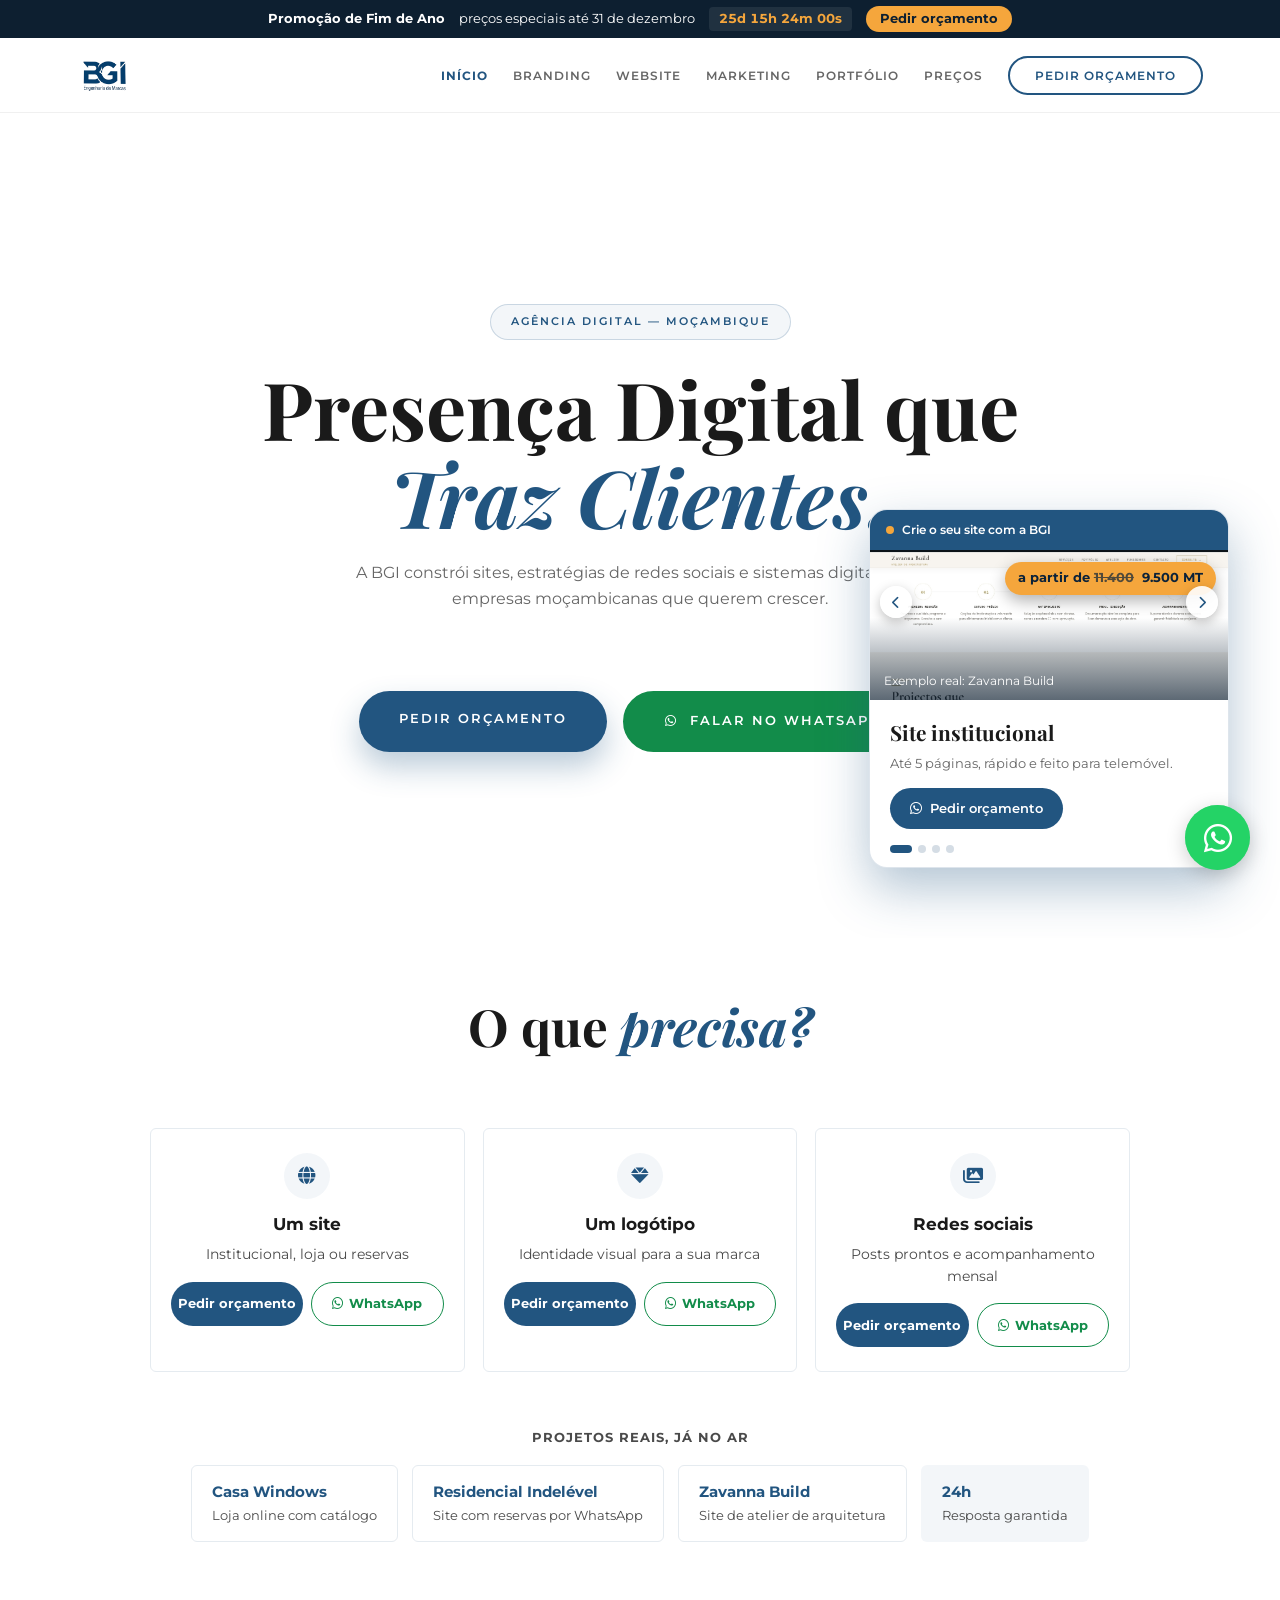
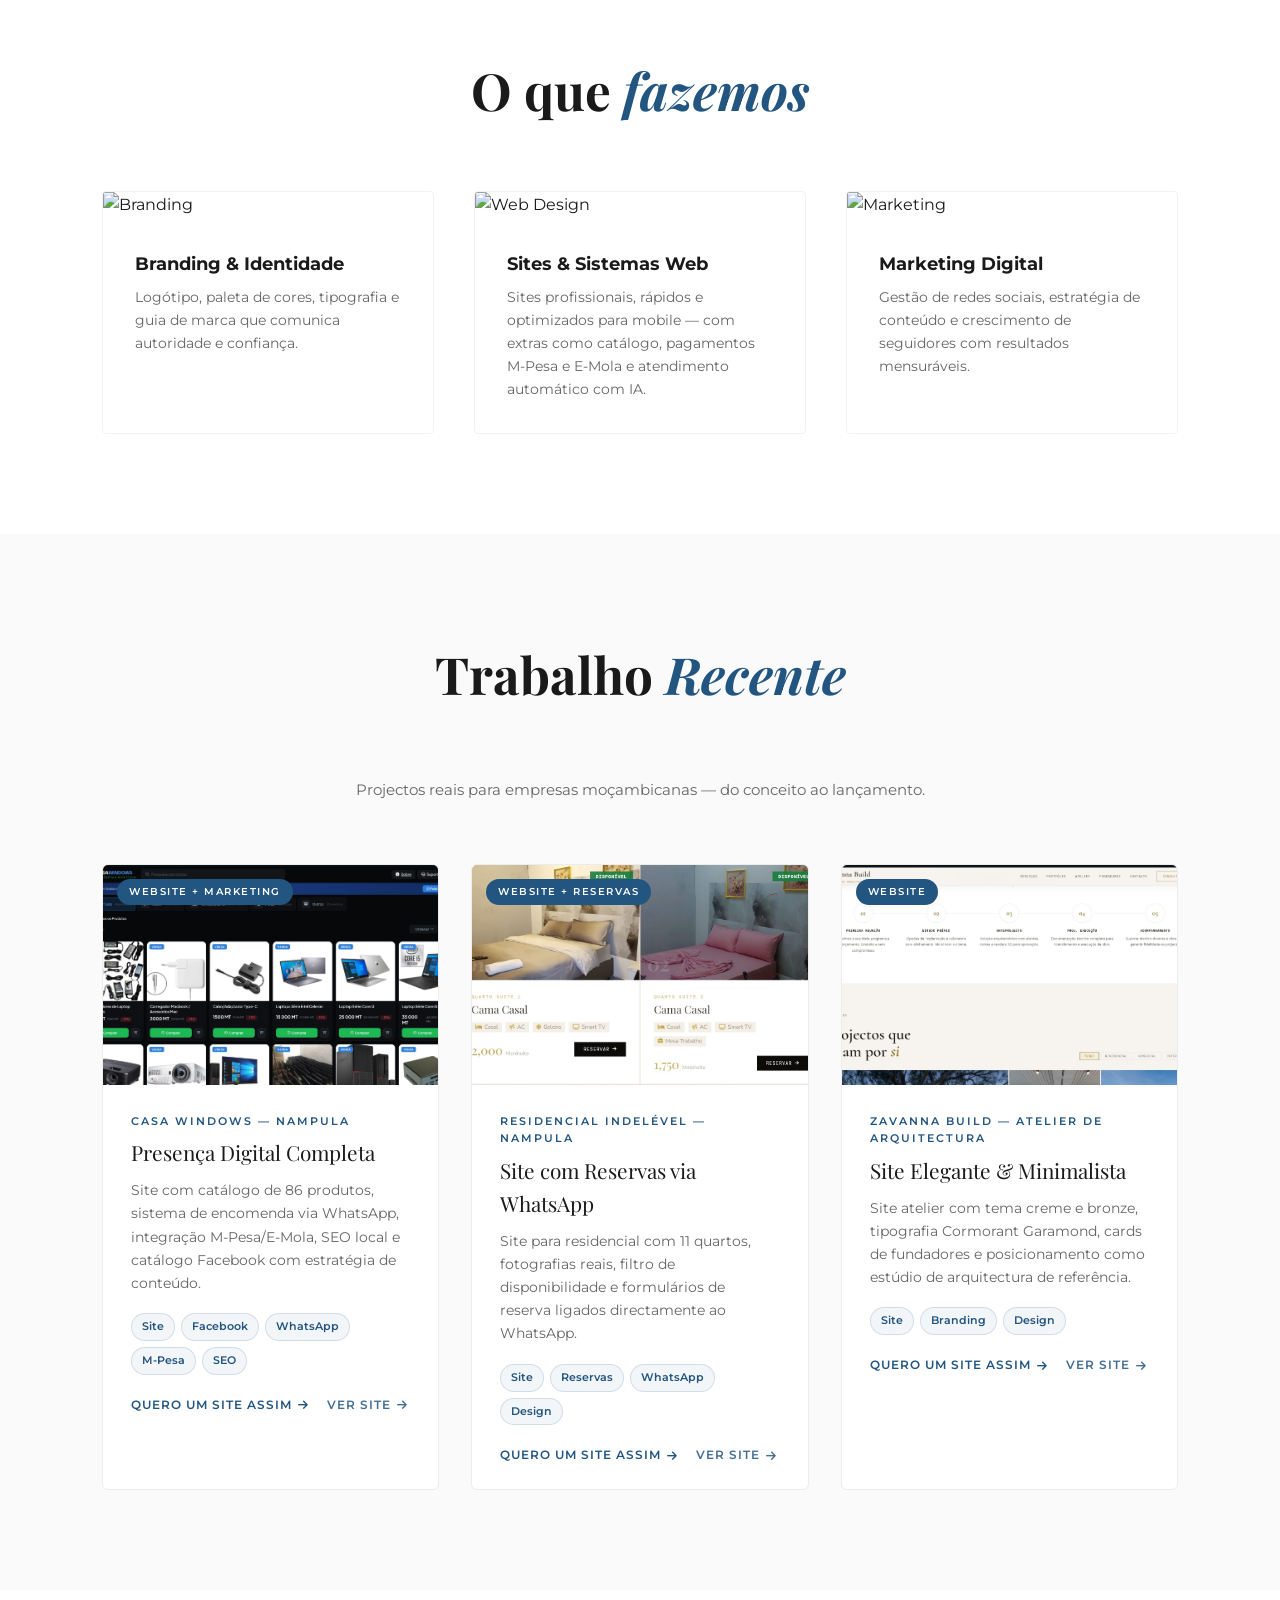
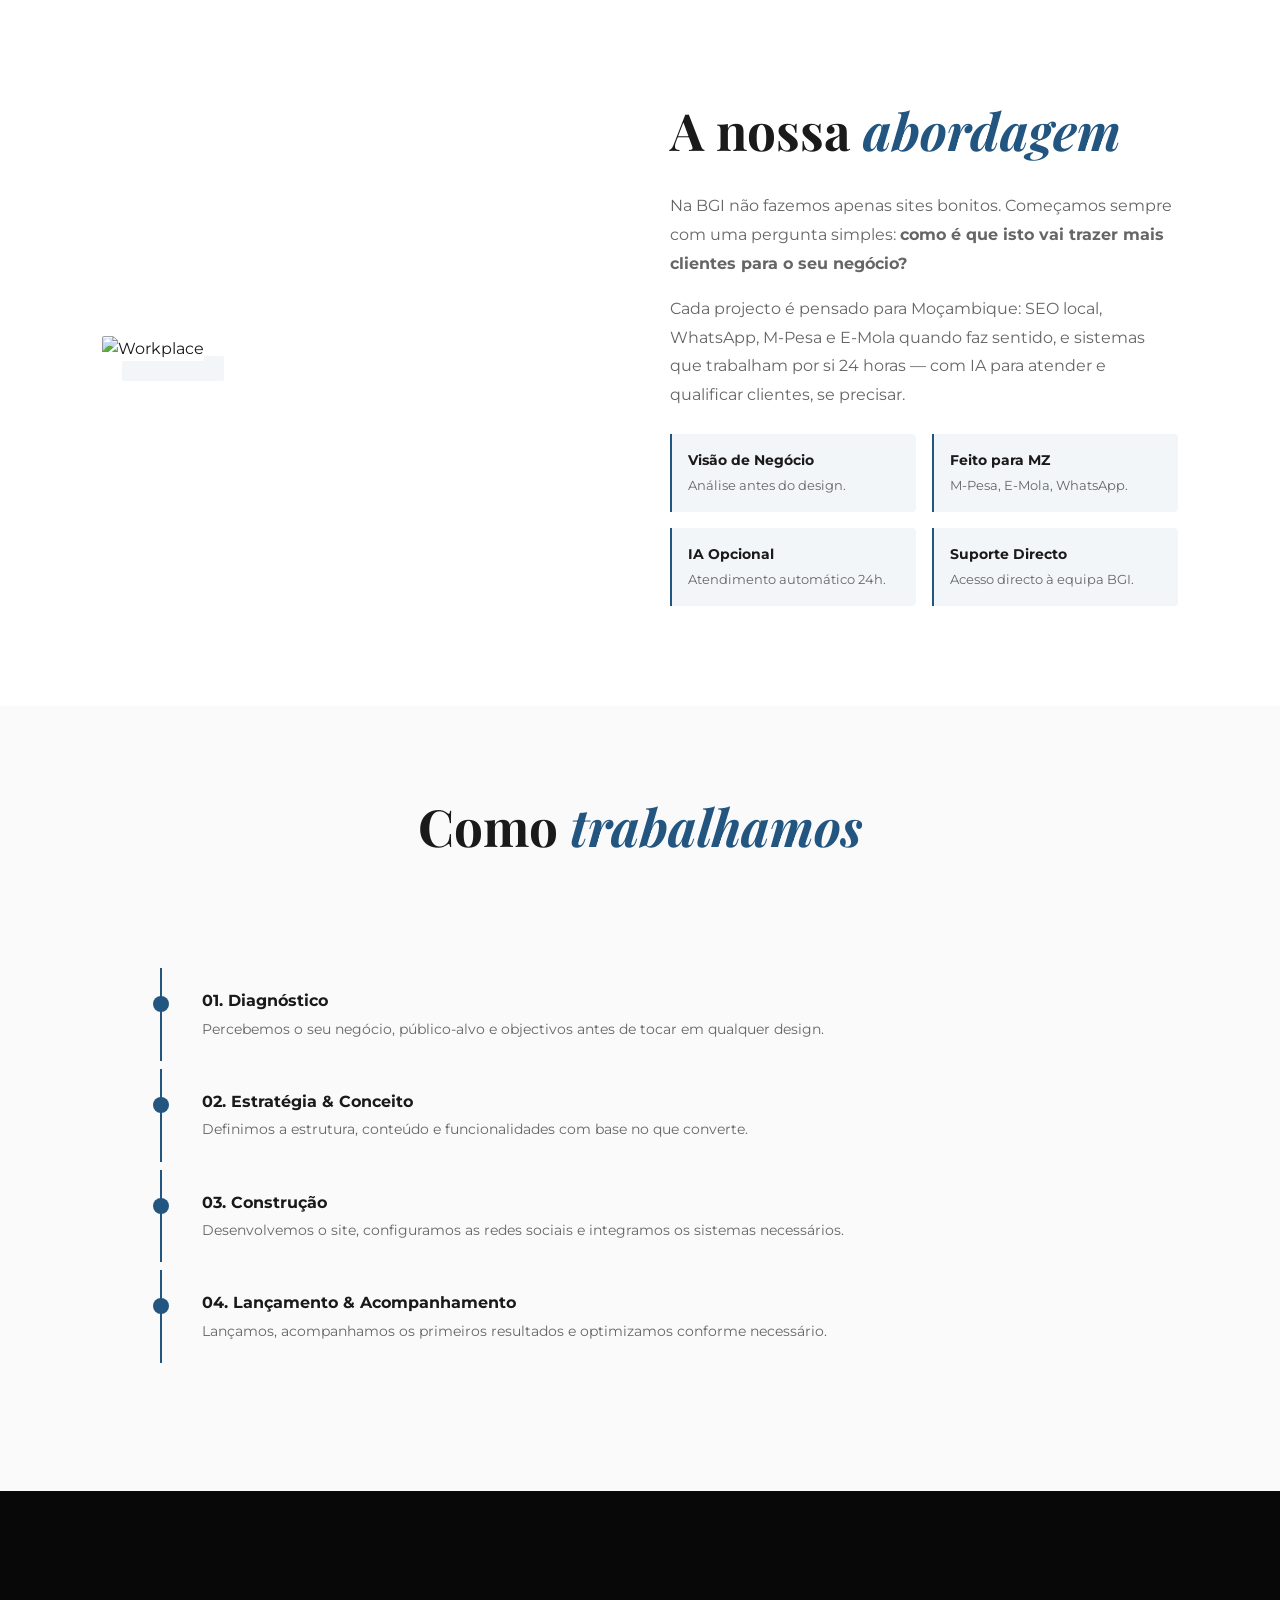
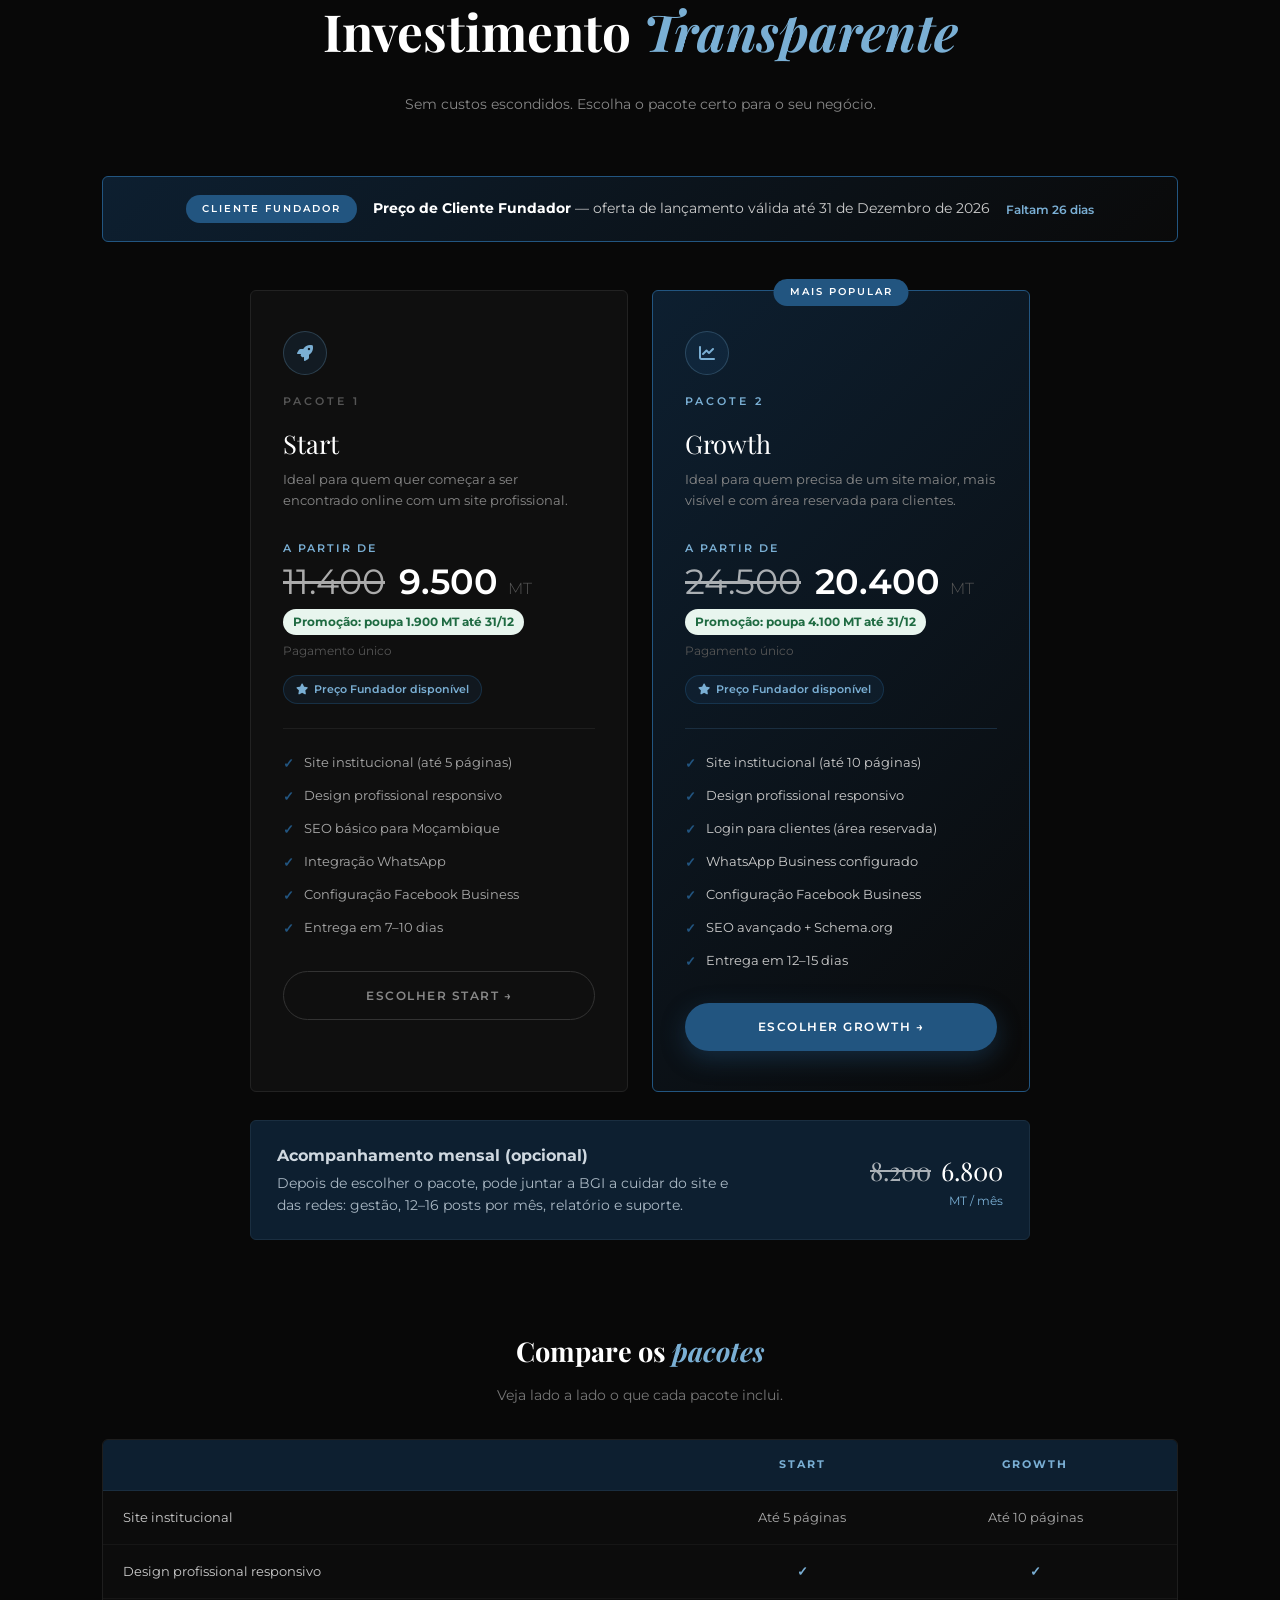
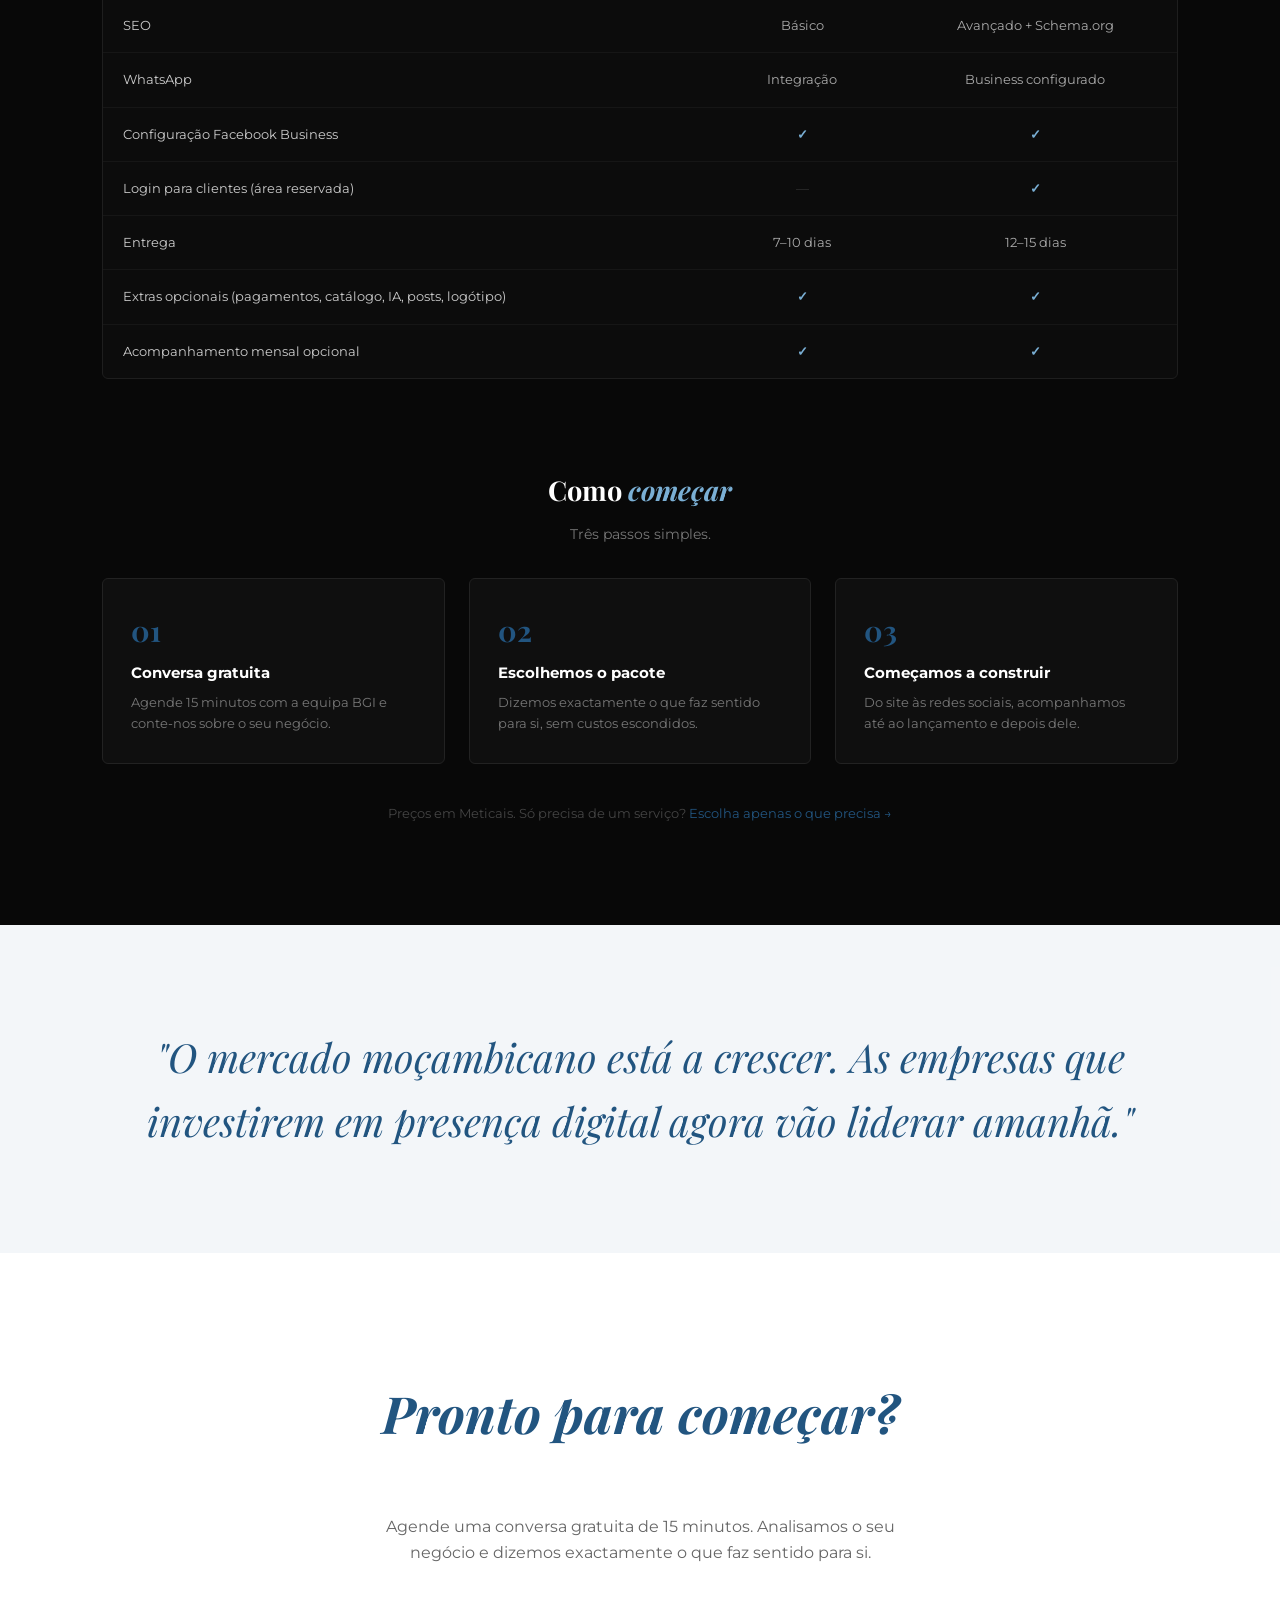
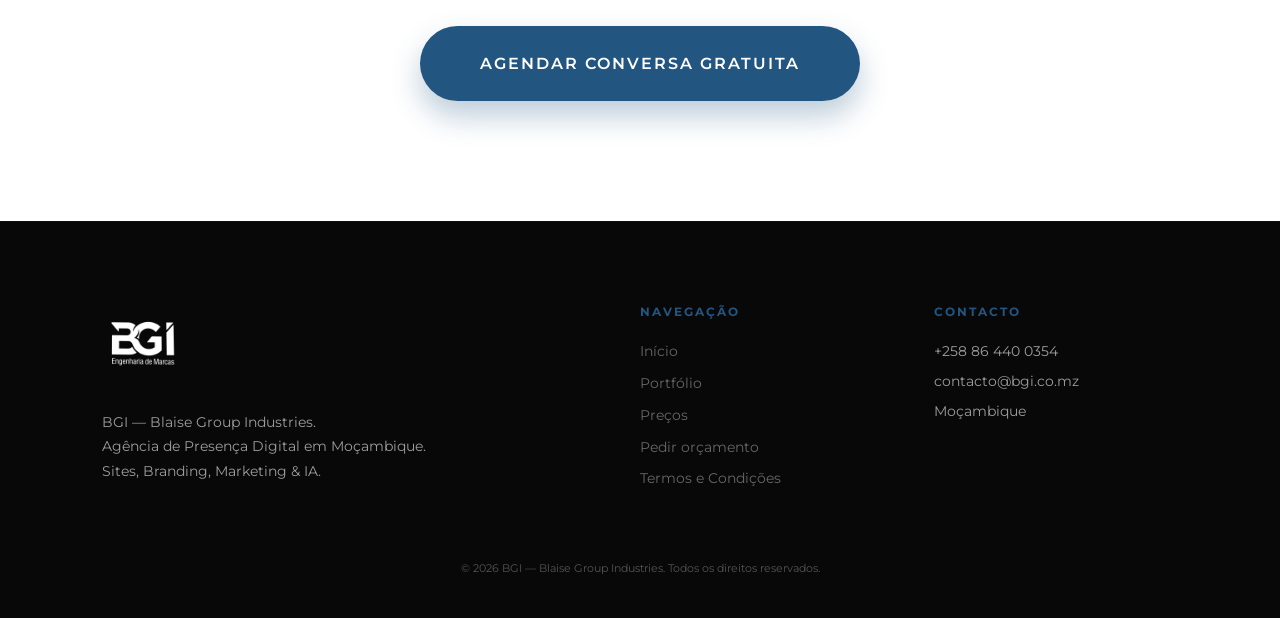
==== commit e2e9cbb7: "Add files via upload" ====
--- a/index.html
+++ b/index.html
@@ -1,646 +1,65 @@
 <!DOCTYPE html>
-<html lang="pt">
+<html lang="pt-MZ">
 <head>
-    <meta charset="UTF-8">
-    <meta name="viewport" content="width=device-width, initial-scale=1.0, viewport-fit=cover">
-    <title>BGI | Blaise Group Industries — Presença Digital em Moçambique</title>
-    <link rel="icon" type="image/png" sizes="512x512" href="favicon.png?v=3">
-    <link rel="icon" type="image/png" sizes="192x192" href="favicon-192.png?v=3">
-    <link rel="shortcut icon" href="favicon.ico?v=3">
-    <link rel="apple-touch-icon" sizes="180x180" href="apple-touch-icon.png?v=3">
-    <link href="https://fonts.googleapis.com/css2?family=Montserrat:wght@300;400;600&family=Playfair+Display:ital,wght@0,700;1,400&display=swap" rel="stylesheet">
-    <link rel="stylesheet" href="https://cdnjs.cloudflare.com/ajax/libs/font-awesome/6.0.0/css/all.min.css">
-    <style>:root{ 
-            --bg: #ffffff; 
-            --text: #1a1a1a; 
-            --sec: #666; 
-            --brand-color: #225580; 
-            --brand-soft: rgba(34, 85, 128, 0.05);
-            --brand-mid: rgba(34, 85, 128, 0.12);
-            --transition: all 0.4s cubic-bezier(0.165, 0.84, 0.44, 1);
-        }
-*{ margin: 0; padding: 0; box-sizing: border-box; }
-html{ scroll-behavior: smooth; }
-body{ font-family: 'Montserrat', sans-serif; background: var(--bg); color: var(--text); line-height: 1.6; overflow-x: hidden; }
-.progress-bar{ position: fixed; top: 0; left: 0; height: 3px; background: var(--brand-color); width: 0%; z-index: 3000; transition: width 0.1s ease; }
-.whatsapp-float{ 
-            position: fixed; width: 65px; height: 65px; bottom: 30px; right: 30px; 
-            background-color: #25d366; color: #FFF; border-radius: 50px; text-align: center; 
-            font-size: 32px; box-shadow: 0 5px 20px rgba(0,0,0,0.2); z-index: 2500; 
-            display: flex; align-items: center; justify-content: center; text-decoration: none; transition: all 0.3s ease; 
-        }
-.whatsapp-float::before{ 
-            content: ''; position: absolute; width: 100%; height: 100%; border-radius: 50%; 
-            background: #25d366; opacity: 0.5; z-index: -1; animation: pulse-border 2s infinite; 
-        }
-@keyframes pulse-border{ 0% { transform: scale(1); opacity: 0.6; } 100% { transform: scale(1.5); opacity: 0; } }
-.whatsapp-float:hover{ transform: scale(1.1); color: #fff; }
-nav{ display: flex; justify-content: space-between; align-items: center; padding: 10px 6%; position: fixed; width: 100%; top: 0; background: rgba(255,255,255,0.98); backdrop-filter: blur(10px); z-index: 2000; border-bottom: 1px solid #f0f0f0; }
-.logo img{ height: 54px; width: auto; display: block; }
-.menu-icon{ display: none; font-size: 1.5rem; color: var(--brand-color); cursor: pointer; z-index: 2100; }
-.nav-links{ display: flex; list-style: none; gap: 25px; align-items: center; transition: 0.5s ease-in-out; }
-.nav-links a{ text-decoration: none; color: var(--sec); font-size: 0.75rem; text-transform: uppercase; letter-spacing: 1px; font-weight: 600; }
-.btn-nav{ border: 2px solid var(--brand-color); padding: 10px 25px; border-radius: 50px; color: var(--brand-color) !important; transition: all 0.3s; }
-.btn-nav:hover{ background: var(--brand-color); color: #fff !important; }
-#p-home .hero-container{ position: relative; height: 100vh; overflow: hidden; display: flex; align-items: center; justify-content: center; text-align: center; }
-#p-home .hero-bg{ position: absolute; top: 0; left: 0; width: 100%; height: 100%; background-image: url('https://images.unsplash.com/photo-1486406146926-c627a92ad1ab?q=70&w=1400&auto=format'); background-size: cover; background-position: center; z-index: 0; }
-#p-home .hero-overlay{ position: absolute; top: 0; left: 0; width: 100%; height: 100%; background: linear-gradient(135deg, rgba(255,255,255,0.95) 0%, rgba(255,255,255,0.7) 100%); z-index: 1; }
-#p-home .hero-content{ position: relative; z-index: 2; padding: 0 8%; padding-top: 140px; }
-#p-home .hero-content h1{ font-family: 'Playfair Display', serif; font-size: clamp(2.8rem, 8vw, 5rem); line-height: 1.1; margin-bottom: 20px; }
-#p-home .serif{ font-style: italic; color: var(--brand-color); }
-#p-home .hero-badge{ display: inline-block; background: var(--brand-soft); border: 1px solid rgba(34,85,128,0.2); color: var(--brand-color); font-size: 0.7rem; font-weight: 600; letter-spacing: 2px; text-transform: uppercase; padding: 8px 20px; border-radius: 50px; margin-bottom: 24px; }
-#p-home section{ padding: 100px 8%; position: relative; }
-#p-home h2{ font-family: 'Playfair Display', serif; font-size: clamp(2.2rem, 5vw, 3.2rem); margin-bottom: 60px; text-align: center; }
-#p-home .grid-services{ display: grid; grid-template-columns: repeat(auto-fit, minmax(300px, 1fr)); gap: 40px; }
-#p-home .service-card{ background: #fff; border: 1px solid #f2f2f2; transition: var(--transition); overflow: hidden; text-decoration: none; color: inherit; display: block; border-radius: 4px; }
-#p-home .service-card:hover{ transform: translateY(-10px); box-shadow: 0 20px 40px rgba(0,0,0,0.05); }
-#p-home .service-img{ width: 100%; height: 240px; object-fit: cover; }
-#p-home .service-info{ padding: 32px; }
-#p-home .service-info h3{ margin-bottom: 8px; font-size: 1.1rem; }
-#p-home .service-info p{ color: var(--sec); font-size: 0.9rem; }
-#p-home .stats-grid{ display: grid; grid-template-columns: repeat(auto-fit, minmax(200px, 1fr)); gap: 40px; text-align: center; background: var(--brand-soft); padding: 80px 8%; border-radius: 4px; }
-#p-home .stat-item h3{ font-family: 'Playfair Display', serif; font-size: 3rem; color: var(--brand-color); }
-#p-home .risk-section{ background: #0a0a0a; color: #fff; text-align: center; }
-#p-home .risk-content{ max-width: 800px; margin: 0 auto; }
-#p-home .risk-content h2{ color: #fff; margin-bottom: 30px; }
-#p-home .dna-grid{ display: grid; grid-template-columns: 1fr 1fr; gap: 60px; align-items: center; }
-#p-home .dna-image img{ width: 100%; border-radius: 2px; box-shadow: 20px 20px 0px var(--brand-soft); }
-#p-home .timeline{ position: relative; max-width: 1000px; margin: 0 auto; padding: 40px 0; }
-#p-home .timeline-item{ padding: 20px 40px; position: relative; border-left: 2px solid var(--brand-color); margin-left: 20px; margin-bottom: 8px; }
-#p-home .timeline-item::before{ content: ''; position: absolute; width: 16px; height: 16px; background: var(--brand-color); left: -9px; top: 28px; border-radius: 50%; }
-#p-home .quote-big{ font-family: 'Playfair Display', serif; font-size: clamp(1.5rem, 4vw, 2.5rem); text-align: center; font-style: italic; padding: 100px 10%; background: var(--brand-soft); color: var(--brand-color); }
-#p-home .final-cta{ text-align: center; padding: 120px 8%; background: #fff; }
-#p-home .btn-huge{ display: inline-block; padding: 25px 60px; background: var(--brand-color); color: #fff; text-decoration: none; border-radius: 50px; font-weight: 600; letter-spacing: 2px; text-transform: uppercase; transition: 0.4s; margin-top: 40px; box-shadow: 0 15px 30px rgba(34, 85, 128, 0.3); }
-#p-home .btn-huge:hover{ transform: translateY(-5px); box-shadow: 0 20px 40px rgba(34, 85, 128, 0.5); }
-#p-home #portfolio{ background: #fafafa; }
-#p-home .portfolio-intro{ max-width: 600px; margin: 0 auto 60px; text-align: center; color: var(--sec); font-size: 0.95rem; line-height: 1.8; }
-#p-home .portfolio-grid{ display: grid; grid-template-columns: repeat(auto-fit, minmax(320px, 1fr)); gap: 32px; }
-#p-home .portfolio-card{
-            background: #fff; border-radius: 6px; overflow: hidden;
-            border: 1px solid #ececec; transition: var(--transition);
-        }
-#p-home .portfolio-card:hover{ transform: translateY(-8px); box-shadow: 0 24px 48px rgba(0,0,0,0.07); }
-#p-home .portfolio-img-wrap{ position: relative; height: 220px; overflow: hidden; }
-#p-home .portfolio-img-wrap img{ width: 100%; height: 100%; object-fit: cover; transition: transform 0.5s ease; }
-#p-home .portfolio-card:hover .portfolio-img-wrap img{ transform: scale(1.05); }
-#p-home .portfolio-tag{
-            position: absolute; top: 14px; left: 14px;
-            background: var(--brand-color); color: #fff;
-            font-size: 0.65rem; font-weight: 600; letter-spacing: 1.5px;
-            text-transform: uppercase; padding: 5px 12px; border-radius: 50px;
-        }
-#p-home .portfolio-body{ padding: 28px 28px 24px; }
-#p-home .portfolio-client{ font-size: 0.68rem; font-weight: 600; letter-spacing: 2px; text-transform: uppercase; color: var(--brand-color); margin-bottom: 6px; }
-#p-home .portfolio-title{ font-family: 'Playfair Display', serif; font-size: 1.3rem; margin-bottom: 10px; color: var(--text); }
-#p-home .portfolio-desc{ font-size: 0.85rem; color: var(--sec); line-height: 1.7; margin-bottom: 18px; }
-#p-home .portfolio-tags{ display: flex; flex-wrap: wrap; gap: 6px; margin-bottom: 20px; }
-#p-home .ptag{ background: var(--brand-soft); border: 1px solid rgba(34,85,128,0.15); color: var(--brand-color); font-size: 0.7rem; font-weight: 600; padding: 4px 10px; border-radius: 50px; }
-#p-home .portfolio-link{ font-size: 0.78rem; font-weight: 600; color: var(--brand-color); text-decoration: none; letter-spacing: 1px; text-transform: uppercase; display: inline-flex; align-items: center; gap: 6px; transition: gap 0.2s; }
-#p-home .portfolio-link:hover{ gap: 10px; }
-#p-home #precos{ background: #080808; color: #fff; }
-#p-home #precos h2{ color: #fff; }
-#p-home #precos .serif{ color: #7aafd4; }
-#p-home .pricing-sub{ text-align: center; color: #888; font-size: 0.9rem; margin-top: -40px; margin-bottom: 60px; }
-#p-home .pricing-grid{ display: grid; grid-template-columns: repeat(3, 1fr); gap: 24px; max-width: 1100px; margin: 0 auto; }
-#p-home .price-card{
-            border: 1px solid #222; border-radius: 6px; padding: 40px 32px;
-            position: relative; transition: var(--transition); background: #0f0f0f;
-        }
-#p-home .price-card:hover{ border-color: var(--brand-color); transform: translateY(-6px); }
-#p-home .price-card.featured{
-            border-color: var(--brand-color);
-            background: linear-gradient(135deg, #0d1f30 0%, #0a0a0a 100%);
-        }
-#p-home .price-badge{
-            position: absolute; top: -12px; left: 50%; transform: translateX(-50%);
-            background: var(--brand-color); color: #fff;
-            font-size: 0.65rem; font-weight: 600; letter-spacing: 2px; text-transform: uppercase;
-            padding: 5px 16px; border-radius: 50px; white-space: nowrap;
-        }
-#p-home .price-tier{ font-size: 0.7rem; font-weight: 600; letter-spacing: 3px; text-transform: uppercase; color: #555; margin-bottom: 12px; }
-#p-home .price-card.featured .price-tier{ color: #7aafd4; }
-#p-home .price-name{ font-family: 'Playfair Display', serif; font-size: 1.6rem; color: #fff; margin-bottom: 6px; }
-#p-home .price-amount{ font-size: 2.2rem; font-weight: 600; color: #fff; line-height: 1; margin-bottom: 4px; }
-#p-home .price-amount span{ font-size: 1rem; font-weight: 300; color: #555; }
-#p-home .price-note{ font-size: 0.75rem; color: #555; margin-bottom: 28px; min-height: 20px; }
-#p-home .price-divider{ height: 1px; background: #1e1e1e; margin-bottom: 24px; }
-#p-home .price-card.featured .price-divider{ background: #1a2e40; }
-#p-home .price-features{ list-style: none; display: flex; flex-direction: column; gap: 12px; margin-bottom: 32px; }
-#p-home .price-features li{ font-size: 0.83rem; color: #aaa; display: flex; align-items: flex-start; gap: 10px; line-height: 1.5; }
-#p-home .price-features li::before{ content: '✓'; color: var(--brand-color); font-weight: 700; flex-shrink: 0; margin-top: 1px; }
-#p-home .price-card.featured .price-features li{ color: #ccc; }
-#p-home .price-cta{ display: block; text-align: center; padding: 14px 24px; border-radius: 50px; font-size: 0.78rem; font-weight: 600; letter-spacing: 1.5px; text-transform: uppercase; text-decoration: none; transition: 0.3s; }
-#p-home .price-cta.outline{ border: 1px solid #333; color: #888; }
-#p-home .price-cta.outline:hover{ border-color: var(--brand-color); color: #fff; }
-#p-home .price-cta.filled{ background: var(--brand-color); color: #fff; box-shadow: 0 8px 24px rgba(34,85,128,0.4); }
-#p-home .price-cta.filled:hover{ background: #2d6fa3; transform: translateY(-2px); }
-#p-home .pricing-note{ text-align: center; color: #444; font-size: 0.8rem; margin-top: 40px; }
-#p-home .pricing-note a{ color: var(--brand-color); text-decoration: none; }
-#p-home .founder-bar{
-            max-width: 1100px; margin: 0 auto 48px;
-            display: flex; align-items: center; justify-content: center;
-            gap: 16px; flex-wrap: wrap; text-align: center;
-            padding: 18px 28px; border: 1px solid var(--brand-color);
-            border-radius: 6px;
-            background: linear-gradient(135deg, #0d1f30 0%, #0a0a0a 100%);
-        }
-#p-home .founder-badge{
-            background: var(--brand-color); color: #fff;
-            font-size: 0.65rem; font-weight: 600; letter-spacing: 2px;
-            text-transform: uppercase; padding: 6px 16px; border-radius: 50px;
-            white-space: nowrap;
-        }
-#p-home .founder-text{ font-size: 0.85rem; color: #ccc; }
-#p-home .founder-text strong{ color: #fff; }
-#p-home .founder-count{ display: flex; align-items: center; gap: 10px; font-size: 0.75rem; color: #7aafd4; font-weight: 600; }
-#p-home .price-from{ display: block; font-size: 0.7rem; font-weight: 600; letter-spacing: 2px; text-transform: uppercase; color: #7aafd4; margin-bottom: 6px; }
-#p-home .price-icon{ width: 44px; height: 44px; border-radius: 50%; background: rgba(34,85,128,0.18); border: 1px solid rgba(122,175,212,0.25); color: #7aafd4; display: flex; align-items: center; justify-content: center; font-size: 1rem; margin-bottom: 18px; }
-#p-home .price-ideal{ font-size: 0.8rem; color: #888; line-height: 1.6; margin-bottom: 18px; min-height: 52px; }
-#p-home .price-card .price-note{ margin-bottom: 14px; }
-#p-home .price-founder{ display: inline-flex; align-items: center; gap: 6px; font-size: 0.68rem; font-weight: 600; color: #7aafd4; background: rgba(34,85,128,0.15); border: 1px solid rgba(34,85,128,0.4); padding: 5px 12px; border-radius: 50px; margin-bottom: 24px; }
-#p-home .pricing-block-title{ text-align: center; font-family: 'Playfair Display', serif; font-size: 1.7rem; color: #fff; margin: 90px 0 12px; }
-#p-home .pricing-block-sub{ text-align: center; color: #777; font-size: 0.85rem; margin-bottom: 32px; }
-#p-home .compare-wrap{ max-width: 1100px; margin: 0 auto; overflow-x: auto; border: 1px solid #1e1e1e; border-radius: 6px; background: #0c0c0c; }
-#p-home .compare{ width: 100%; border-collapse: collapse; min-width: 640px; font-size: 0.83rem; }
-#p-home .compare th,#p-home .compare td{ padding: 16px 20px; text-align: center; border-bottom: 1px solid #161616; color: #aaa; }
-#p-home .compare th:first-child,#p-home .compare td:first-child{ text-align: left; color: #ccc; }
-#p-home .compare thead th{ font-size: 0.7rem; letter-spacing: 2px; text-transform: uppercase; color: #7aafd4; background: #0d1f30; border-bottom: 1px solid #1a2e40; }
-#p-home .compare tbody tr:last-child td{ border-bottom: none; }
-#p-home .compare .yes{ color: #7aafd4; font-weight: 700; }
-#p-home .compare .no{ color: #333; }
-#p-home .price-steps{ display: grid; grid-template-columns: repeat(3, 1fr); gap: 24px; max-width: 1100px; margin: 0 auto; }
-#p-home .price-step{ border: 1px solid #222; border-radius: 6px; padding: 28px; background: #0f0f0f; }
-#p-home .price-step b{ font-family: 'Playfair Display', serif; font-size: 1.8rem; color: var(--brand-color); display: block; margin-bottom: 8px; }
-#p-home .price-step h4{ color: #fff; font-size: 0.95rem; margin-bottom: 6px; }
-#p-home .price-step p{ color: #777; font-size: 0.8rem; line-height: 1.7; }
-@media (max-width: 900px){#p-home .price-steps{ grid-template-columns: 1fr; max-width: 420px; }}
-#p-home .reveal{ opacity: 0; transform: translateY(40px); transition: 1s cubic-bezier(0.16, 1, 0.3, 1); }
-#p-home .visible{ opacity: 1; transform: translateY(0); }
-footer{ background: #080808; color: #fff; padding: 80px 8% 40px; border-top: 1px solid #111; }
-.footer-grid{ display: grid; grid-template-columns: 2fr 1fr 1fr; gap: 50px; }
-.footer-link{ color: #666; text-decoration: none; display: block; margin-bottom: 10px; transition: 0.3s; font-size: 0.85rem; }
-.footer-link:hover{ color: var(--brand-color); }
-@media (max-width: 900px){#p-home .pricing-grid{ grid-template-columns: 1fr; max-width: 420px; }
-#p-home .dna-grid{ grid-template-columns: 1fr; }
-.footer-grid{ grid-template-columns: 1fr; gap: 30px; }}
-@media (max-width: 768px){.menu-icon{ display: block; }
-.nav-links{ position: fixed; top: 0; right: -100%; width: 75%; height: 100vh; background: #ffffff; flex-direction: column; align-items: center; justify-content: center; box-shadow: -10px 0 30px rgba(0,0,0,0.1); gap: 40px; }
-.nav-links.active{ right: 0; }
-.nav-links li{ width: 100%; text-align: center; }
-.nav-links a{ font-size: 1rem; }}
-#p-home .hero-container{height:auto;min-height:100vh;padding-bottom:60px}
-#p-home .sp{position:relative;width:min(330px,88%);margin:26px 0 0 auto;text-align:left;background:#fff;border-radius:18px;box-shadow:0 20px 50px rgba(34,85,128,.35);overflow:hidden;border:1px solid rgba(34,85,128,.15);animation:spFloat 4.5s ease-in-out infinite;z-index:3}
-@keyframes spFloat{0%,100%{transform:translateY(0)}50%{transform:translateY(-12px)}}
-@media(min-width:1100px){#p-home .hero-content{position:static}
-#p-home .sp{position:absolute;right:4%;bottom:70px;margin:0;width:360px}}
-#p-home .sp-top{display:flex;align-items:center;gap:8px;padding:10px 16px;background:var(--brand-color);color:#fff;font-size:.78rem;font-weight:600}
-#p-home .sp-top i{width:8px;height:8px;border-radius:50%;background:#f5a63c;animation:spPulse 1.6s infinite}
-@keyframes spPulse{0%{box-shadow:0 0 0 0 rgba(245,166,60,.8)}100%{box-shadow:0 0 0 9px rgba(245,166,60,0)}}
-#p-home .sp-s{display:none}
-#p-home .sp-s.on{display:block;animation:spIn .5s}
-@keyframes spIn{from{opacity:0;transform:translateX(26px)}to{opacity:1;transform:none}}
-#p-home .sp-img{position:relative;height:150px;background-size:cover;background-position:top center;background-color:#dfe8f0}
-#p-home .sp-img::after{content:"";position:absolute;inset:0;background:linear-gradient(to top,rgba(10,30,50,.65),transparent 55%)}
-#p-home .sp-badge{position:absolute;top:12px;right:12px;z-index:2;background:#f5a63c;color:#0b2239;font-weight:700;font-size:.8rem;padding:6px 13px;border-radius:99px;box-shadow:0 6px 16px rgba(0,0,0,.3)}
-#p-home .sp-cap{position:absolute;left:14px;bottom:10px;z-index:2;color:#fff;font-size:.72rem}
-#p-home .sp-dash{background:linear-gradient(135deg,#0b2239,#225580);display:flex;align-items:flex-end;gap:10px;padding:0 26px 22px}
-#p-home .sp-dash i{flex:1;background:rgba(255,255,255,.85);border-radius:6px 6px 0 0;z-index:1}
-#p-home .sp-dash i:nth-child(1){height:45%}
-#p-home .sp-dash i:nth-child(2){height:70%}
-#p-home .sp-dash i:nth-child(3){height:55%}
-#p-home .sp-dash i:nth-child(4){height:92%;background:#f5a63c}
-#p-home .sp-b{padding:16px 20px 6px}
-#p-home .sp-b h4{font-family:'Playfair Display',serif;font-size:1.3rem;color:var(--text);margin-bottom:4px}
-#p-home .sp-b p{font-size:.84rem;color:var(--sec);margin-bottom:14px;line-height:1.5}
-#p-home .sp-b a{display:inline-flex;align-items:center;gap:8px;background:var(--brand-color);color:#fff;padding:10px 20px;border-radius:999px;font-size:.84rem;font-weight:600;text-decoration:none;transition:transform .2s}
-#p-home .sp-b a:hover{transform:translateY(-2px)}
-#p-home .sp-nav{position:absolute;top:76px;z-index:3;width:32px;height:32px;border-radius:50%;border:0;background:rgba(255,255,255,.9);color:var(--brand-color);cursor:pointer;font-size:.8rem;box-shadow:0 4px 12px rgba(0,0,0,.25)}
-#p-home .sp-prev{left:10px}
-#p-home .sp-next{right:10px}
-#p-home .sp-d{display:flex;gap:6px;padding:10px 20px 14px}
-#p-home .sp-d button{width:8px;height:8px;border-radius:50%;border:0;background:#d5dde5;cursor:pointer;padding:0}
-#p-home .sp-d button.on{background:var(--brand-color);width:22px;border-radius:99px}
-#p-home .sp-bar{height:3px;background:#f5a63c;width:0}
-#p-home .sp-bar.run{width:100%;transition:width 5s linear}
-@media(prefers-reduced-motion:reduce){#p-home .sp,#p-home .sp-s.on,#p-home .sp-top i{animation:none}
-#p-home .sp-bar.run{transition:none}}
-#p-branding{ 
-            --bg: #ffffff; 
-            --text: #1a1a1a; 
-            --sec: #666; 
-            --brand-color: #225580; 
-            --accent: #d4af37; 
-            --soft-gray: #f9f9f9;
-            --transition: all 0.6s cubic-bezier(0.16, 1, 0.3, 1);
-        }
-#p-branding .branding-hero{ height: 70vh; display: flex; align-items: center; justify-content: center; text-align: center; position: relative; overflow: hidden; background: var(--soft-gray); }
-#p-branding .hero-img-bg{ position: absolute; top: 0; left: 0; width: 100%; height: 100%; object-fit: cover; opacity: 0.15; z-index: 0; }
-#p-branding .hero-content{ position: relative; z-index: 1; padding: 0 8%; }
-#p-branding .branding-hero h1{ font-family: 'Playfair Display', serif; font-size: clamp(3rem, 10vw, 5.5rem); line-height: 1.1; margin-bottom: 20px; color: var(--text); }
-#p-branding .branding-hero p{ max-width: 700px; margin: 0 auto; color: var(--sec); font-size: 1.1rem; letter-spacing: 1px; }
-#p-branding section{ padding: 100px 8%; }
-#p-branding .split-section{ display: grid; grid-template-columns: 1fr 1fr; gap: 80px; align-items: center; }
-#p-branding .split-image{ position: relative; }
-#p-branding .split-image img{ width: 100%; height: 600px; object-fit: cover; border-radius: 4px; box-shadow: 0 30px 60px rgba(0,0,0,0.1); }
-#p-branding .serif{ font-family: 'Playfair Display', serif; font-style: italic; color: var(--brand-color); }
-#p-branding .method-grid{ display: grid; grid-template-columns: repeat(auto-fit, minmax(280px, 1fr)); gap: 30px; margin-top: 60px; }
-#p-branding .method-card{ padding: 50px; background: #fff; border: 1px solid #eee; transition: var(--transition); border-radius: 8px; }
-#p-branding .method-card:hover{ transform: translateY(-10px); box-shadow: 0 20px 40px rgba(0,0,0,0.05); border-color: var(--brand-color); }
-#p-branding .method-number{ font-family: 'Playfair Display', serif; font-size: 2.5rem; color: var(--brand-color); margin-bottom: 20px; display: block; opacity: 0.3; }
-#p-branding .method-card h3{ margin-bottom: 15px; letter-spacing: 1px; font-weight: 600; }
-#p-branding .gallery-grid{ display: grid; grid-template-columns: repeat(12, 1fr); gap: 20px; }
-#p-branding .gallery-item{ position: relative; overflow: hidden; border-radius: 4px; background: #eee; }
-#p-branding .item-1{ grid-column: span 7; height: 450px; }
-#p-branding .item-2{ grid-column: span 5; height: 450px; }
-#p-branding .item-3{ grid-column: span 5; height: 400px; }
-#p-branding .item-4{ grid-column: span 7; height: 400px; }
-#p-branding .gallery-item img{ width: 100%; height: 100%; object-fit: cover; transition: 1.5s ease; }
-#p-branding .gallery-item:hover img{ transform: scale(1.05); }
-#p-branding .cta-branding{ text-align: center; background: var(--brand-color); padding: 90px 8%; border-radius: 8px; color: #fff; }
-#p-branding .btn-white{ display: inline-block; padding: 20px 50px; background: #fff; color: var(--brand-color); text-decoration: none; font-weight: 600; text-transform: uppercase; letter-spacing: 2px; border-radius: 50px; transition: 0.3s; margin-top: 30px; }
-#p-branding .btn-white:hover{ transform: translateY(-3px); box-shadow: 0 15px 30px rgba(0,0,0,0.2); }
-#p-branding .reveal{ opacity: 0; transform: translateY(30px); transition: var(--transition); }
-#p-branding .visible{ opacity: 1; transform: translateY(0); }
-@media (max-width: 768px){#p-branding .split-section{ grid-template-columns: 1fr; }
-#p-branding .item-1,#p-branding .item-2,#p-branding .item-3,#p-branding .item-4{ grid-column: span 12; height: 300px; }}
-#p-website{ 
-            --bg: #ffffff; 
-            --text: #1a1a1a; 
-            --sec: #666; 
-            --brand-color: #225580; 
-            --soft-gray: #f4f7f6;
-            --transition: all 0.8s cubic-bezier(0.16, 1, 0.3, 1);
-        }
-#p-website .web-hero{ height: 80vh; display: flex; align-items: center; justify-content: center; background: var(--soft-gray); position: relative; overflow: hidden; }
-#p-website .hero-decor{ position: absolute; font-size: 25vw; font-weight: 900; color: rgba(0,0,0,0.03); z-index: 0; bottom: -50px; left: -20px; user-select: none; }
-#p-website .hero-content{ position: relative; z-index: 1; text-align: center; padding: 0 8%; }
-#p-website .web-hero h1{ font-family: 'Playfair Display', serif; font-size: clamp(3rem, 10vw, 6rem); line-height: 1; color: var(--brand-color); margin-bottom: 20px; }
-#p-website .web-hero p{ max-width: 600px; margin: 0 auto; font-size: 1.2rem; color: var(--sec); }
-#p-website section{ padding: 100px 8%; }
-#p-website .reveal{ opacity: 0; transform: translateY(50px); transition: var(--transition); }
-#p-website .reveal.active{ opacity: 1; transform: translateY(0); }
-#p-website .feature-grid{ display: grid; grid-template-columns: 1.2fr 1fr; gap: 80px; align-items: center; }
-#p-website .feature-text h2{ font-family: 'Playfair Display', serif; font-size: 3rem; margin-bottom: 30px; line-height: 1.2; }
-#p-website .feature-image img{ width: 100%; border-radius: 8px; box-shadow: 0 40px 80px rgba(0,0,0,0.1); transition: 0.5s; }
-#p-website .feature-image:hover img{ transform: translateY(-10px); }
-#p-website .tech-grid{ display: grid; grid-template-columns: repeat(auto-fit, minmax(280px, 1fr)); gap: 40px; margin-top: 80px; }
-#p-website .tech-card{ padding: 40px; background: #fff; border-bottom: 3px solid transparent; transition: var(--transition); box-shadow: 0 10px 30px rgba(0,0,0,0.02); }
-#p-website .tech-card:hover{ border-bottom-color: var(--brand-color); transform: translateY(-10px); box-shadow: 0 20px 40px rgba(0,0,0,0.05); }
-#p-website .tech-card i{ font-size: 2rem; color: var(--brand-color); margin-bottom: 20px; display: block; }
-#p-website .tech-card h3{ font-family: 'Playfair Display', serif; font-size: 1.5rem; margin-bottom: 15px; }
-#p-website .wide-showcase{ width: 100%; height: 600px; background: url('https://images.unsplash.com/photo-1460925895917-afdab827c52f?q=80&w=2426') center/cover fixed; margin: 60px 0; border-radius: 4px; }
-#p-website .web-cta{ text-align: center; background: var(--brand-color); color: #fff; padding: 100px 8%; border-radius: 4px; }
-#p-website .btn-web{ display: inline-block; padding: 22px 60px; background: #fff; color: var(--brand-color); text-decoration: none; border-radius: 50px; font-weight: 600; text-transform: uppercase; letter-spacing: 2px; transition: 0.4s; margin-top: 30px; }
-#p-website .btn-web:hover{ transform: scale(1.05); box-shadow: 0 15px 30px rgba(0,0,0,0.2); }
-@media (max-width: 992px){#p-website .feature-grid{ grid-template-columns: 1fr; }
-#p-website .wide-showcase{ height: 300px; }}
-#p-marketing{ 
-            --bg: #ffffff; 
-            --text: #1a1a1a; 
-            --sec: #666; 
-            --brand-color: #225580; 
-            --accent: #00c853;
-            --soft-blue: #f8fabb;
-            --transition: all 0.8s cubic-bezier(0.16, 1, 0.3, 1);
-        }
-#p-marketing .mkt-hero{ height: 85vh; display: flex; align-items: center; justify-content: center; position: relative; background: #f4f7f6; overflow: hidden; }
-#p-marketing .hero-image-overlay{ position: absolute; top: 0; left: 0; width: 100%; height: 100%; background: url('https://images.unsplash.com/photo-1460925895917-afdab827c52f?q=80&w=2426') center/cover; opacity: 0.1; z-index: 1; transform: scale(1.1); transition: transform 2s ease; }
-#p-marketing .mkt-hero:hover .hero-image-overlay{ transform: scale(1); }
-#p-marketing .hero-content{ position: relative; z-index: 2; text-align: center; padding: 0 8%; }
-#p-marketing .hero-content h1{ font-family: 'Playfair Display', serif; font-size: clamp(3rem, 8vw, 5.5rem); line-height: 1; margin-bottom: 20px; color: var(--brand-color); }
-#p-marketing .hero-content p{ max-width: 650px; margin: 0 auto 40px; font-size: 1.2rem; color: var(--sec); }
-#p-marketing section{ padding: 120px 8%; }
-#p-marketing .reveal{ opacity: 0; transform: translateY(40px); transition: var(--transition); }
-#p-marketing .reveal.active{ opacity: 1; transform: translateY(0); }
-#p-marketing .strategy-container{ display: grid; grid-template-columns: repeat(auto-fit, minmax(300px, 1fr)); gap: 30px; margin-top: 60px; }
-#p-marketing .strategy-card{ background: #fff; padding: 60px 40px; border: 1px solid #eee; position: relative; overflow: hidden; transition: var(--transition); }
-#p-marketing .strategy-card::before{ content: ""; position: absolute; top: 0; left: 0; width: 4px; height: 100%; background: var(--brand-color); transform: scaleY(0); transition: 0.4s; transform-origin: bottom; }
-#p-marketing .strategy-card:hover{ transform: translateY(-10px); box-shadow: 0 30px 60px rgba(0,0,0,0.05); }
-#p-marketing .strategy-card:hover::before{ transform: scaleY(1); }
-#p-marketing .strategy-card i{ font-size: 2.5rem; color: var(--brand-color); margin-bottom: 20px; display: block; }
-#p-marketing .strategy-card h3{ margin-bottom: 15px; font-family: 'Playfair Display', serif; font-size: 1.8rem; }
-#p-marketing .impact-grid{ display: grid; grid-template-columns: 1fr 1.2fr; gap: 80px; align-items: center; }
-#p-marketing .impact-image{ position: relative; }
-#p-marketing .impact-image img{ width: 100%; border-radius: 4px; box-shadow: 30px 30px 0 var(--brand-color); }
-#p-marketing .impact-text h2{ font-family: 'Playfair Display', serif; font-size: 3rem; margin-bottom: 30px; }
-#p-marketing .numbers-strip{ background: var(--brand-color); color: #fff; display: flex; justify-content: space-around; padding: 80px 8%; text-align: center; margin: 60px 0; }
-#p-marketing .num-item h3{ font-size: 3.5rem; font-family: 'Playfair Display', serif; }
-#p-marketing .num-item p{ text-transform: uppercase; font-size: 0.8rem; letter-spacing: 2px; opacity: 0.8; }
-#p-marketing .cta-final{ text-align: center; background: #fafafa; border-radius: 4px; padding: 100px 8%; }
-#p-marketing .btn-mkt{ display: inline-block; padding: 22px 60px; background: var(--brand-color); color: #fff; text-decoration: none; border-radius: 50px; font-weight: 600; text-transform: uppercase; letter-spacing: 2px; transition: 0.4s; }
-#p-marketing .btn-mkt:hover{ transform: scale(1.05); box-shadow: 0 20px 40px rgba(34, 85, 128, 0.3); }
-@media (max-width: 992px){#p-marketing .impact-grid{ grid-template-columns: 1fr; }
-#p-marketing .numbers-strip{ flex-direction: column; gap: 50px; }}
-#p-termos{ 
-            --bg: #ffffff; 
-            --text: #1a1a1a; 
-            --sec: #666; 
-            --brand-color: #225580; 
-            --brand-soft: rgba(34, 85, 128, 0.05);
-            --transition: all 0.4s cubic-bezier(0.165, 0.84, 0.44, 1);
-        }
-#p-termos .legal-header{
-            padding: 180px 8% 80px;
-            background: var(--brand-soft);
-            text-align: center;
-        }
-#p-termos .legal-header h1{
-            font-family: 'Playfair Display', serif;
-            font-size: clamp(2.5rem, 5vw, 4rem);
-            color: var(--brand-color);
-            margin-bottom: 20px;
-        }
-#p-termos .legal-content{
-            max-width: 900px;
-            margin: 0 auto;
-            padding: 80px 8%;
-        }
-#p-termos .legal-section{
-            margin-bottom: 60px;
-        }
-#p-termos .legal-section h2{
-            font-family: 'Playfair Display', serif;
-            font-size: 1.8rem;
-            color: var(--brand-color);
-            margin-bottom: 20px;
-            text-align: left; 
-            border-bottom: 1px solid #eee;
-            padding-bottom: 15px;
-        }
-#p-termos .legal-section h3{
-            font-family: 'Montserrat', sans-serif;
-            font-size: 1.1rem;
-            color: var(--text);
-            margin: 30px 0 15px;
-            font-weight: 600;
-        }
-#p-termos .legal-section p{
-            color: var(--sec);
-            margin-bottom: 15px;
-            text-align: justify;
-        }
-#p-termos .legal-section ul{
-            margin-left: 20px;
-            margin-bottom: 20px;
-            color: var(--sec);
-        }
-#p-termos .legal-section li{
-            margin-bottom: 10px;
-        }
-#p-termos .last-update{
-            font-style: italic;
-            color: var(--sec);
-            opacity: 0.7;
-        }
-#p-termos .reveal{ opacity: 0; transform: translateY(30px); transition: 0.8s ease; }
-#p-termos .visible{ opacity: 1; transform: translateY(0); }
-
-/* Checkout: mobile first */
-#p-pedido{--c:#225580;--cs:#eef5ff;--ln:#e3eaf1}
-.ck-head{padding:72px 16px 16px;text-align:center;background:#f4f7fa}
-.ck-head h1{font-family:'Playfair Display',serif;font-size:1.45rem;color:var(--c);line-height:1.15;margin-bottom:8px}
-.ck-head p{font-size:.88rem;color:#666;max-width:460px;margin:0 auto}
-.ck-wrap{max-width:1080px;margin:0 auto;padding:14px 14px 90px;display:grid;gap:16px}
-.ck-h{display:flex;align-items:center;gap:10px;font-size:.98rem;margin:16px 0 8px;font-weight:600}
-.ck-h:first-child{margin-top:0}
-.ck-h b{width:26px;height:26px;border-radius:50%;background:var(--c);color:#fff;font-size:.8rem;display:grid;place-items:center;flex:none}
-.ck-hint{font-size:.88rem;color:#666;margin:-4px 0 10px}
-.ck-plans,.ck-comps{display:grid;gap:10px}
-.ck-plans label,.ck-comps label,.ck-chips label{position:relative;display:block;cursor:pointer}
-.ck-plans input,.ck-comps input,.ck-chips input{position:absolute;opacity:0;inset:0;width:100%;height:100%;cursor:pointer;margin:0}
-.ck-pc{display:grid;grid-template-columns:1fr auto;gap:2px 10px;padding:11px 12px;border:2px solid var(--ln);border-radius:14px;background:#fff;transition:.2s}
-.ck-pn{font-weight:700;color:var(--c);font-size:.98rem}
-.ck-pn em{font-style:normal;font-size:.65rem;background:#f5a63c;color:#0b2239;padding:2px 8px;border-radius:99px;margin-left:6px;vertical-align:middle}
-.ck-pp{grid-row:1/3;grid-column:2;text-align:right;font-weight:700;font-size:1rem;align-self:center;white-space:nowrap}
-.ck-pp small{display:block;font-size:.78rem;font-weight:500;color:#777}
-.ck-pd{font-size:.82rem;color:#666;line-height:1.4}
-.ck-plans input:checked+.ck-pc{border-color:var(--c);background:var(--cs);box-shadow:0 6px 18px rgba(34,85,128,.12)}
-.ck-comps .ck-cc{display:grid;grid-template-columns:34px 1fr auto;gap:9px;align-items:center;padding:9px 10px;border:2px solid var(--ln);border-radius:14px;background:#fff;transition:.2s}
-.ck-ic{width:34px;height:34px;border-radius:10px;background:#f1f5f9;color:#9aa8b6;display:grid;place-items:center;font-size:1rem;transition:.2s}
-.ck-cn{line-height:1.3;font-size:.9rem;font-weight:600;line-height:1.25}
-.ck-cd{font-size:.78rem;color:#777;line-height:1.35;margin-top:2px}
-.ck-ct{font-size:.85rem;font-weight:700;color:var(--c);text-align:right;white-space:nowrap}
-.ck-ct i{display:block;font-style:normal;font-size:.76rem;font-weight:500;color:#888}
-.ck-comps input:checked+.ck-cc{border-color:var(--c);background:var(--cs)}
-.ck-comps input:checked+.ck-cc .ck-ic{background:var(--c);color:#fff}
-.ck-comps input:disabled+.ck-cc{background:#f7fafc}
-.ck-comps input:disabled{cursor:default}
-.ck-comps .inc .ck-ct{color:#2e8b57}
-.ck-plans input:focus-visible+.ck-pc,.ck-comps input:focus-visible+.ck-cc,.ck-chips input:focus-visible+span{outline:3px solid #f5a63c;outline-offset:2px}
-.ck-f{margin-bottom:14px}
-.ck-f label.t{display:block;font-size:.9rem;font-weight:600;margin-bottom:5px;color:#333}
-.ck-f input[type=text],.ck-f input[type=tel],.ck-f input[type=email],.ck-f textarea{width:100%;padding:13px 14px;border:1.5px solid #d6dfe8;border-radius:12px;font:inherit;font-size:16px;background:#fff}
-.ck-f input:focus,.ck-f textarea:focus{outline:none;border-color:var(--c);box-shadow:0 0 0 3px rgba(34,85,128,.15)}
-.ck-f.bad input{border-color:#d33}
-.ck-err{display:none;color:#c22;font-size:.85rem;margin-top:4px}
-.ck-f.bad .ck-err{display:block}
-.ck-chips{display:flex;flex-wrap:wrap;gap:8px}
-.ck-chips span{display:block;padding:12px 16px;border:1.5px solid #d6dfe8;border-radius:99px;font-size:.92rem;background:#fff;transition:.2s}
-.ck-chips input:checked+span{background:var(--c);border-color:var(--c);color:#fff;font-weight:600}
-.ck-sum{background:#fff;border:1px solid var(--ln);border-radius:16px;padding:18px;box-shadow:0 10px 30px rgba(34,85,128,.08);align-self:start}
-.ck-sum h3{font-size:1rem;margin-bottom:10px}
-.ck-ln{display:flex;justify-content:space-between;gap:10px;font-size:.92rem;padding:6px 0;border-bottom:1px dashed var(--ln)}
-.ck-ln span:last-child{white-space:nowrap;font-weight:600}
-.ck-tot{display:flex;justify-content:space-between;align-items:baseline;font-weight:700;padding:10px 0 2px}
-.ck-tot b{font-size:1.25rem;color:var(--c)}
-.ck-note{font-size:.82rem;color:#777;margin:10px 0 14px;line-height:1.45}
-.ck-btn{width:100%;padding:15px;border:0;border-radius:99px;background:var(--c);color:#fff;font:inherit;font-weight:700;font-size:.92rem;cursor:pointer;display:inline-flex;justify-content:center;align-items:center;gap:8px;text-decoration:none;transition:.2s}
-.ck-btn:hover{background:#1a4466}
-.ck-btn:disabled{opacity:.6;cursor:wait}
-.ck-btn.wa{background:#25d366;color:#fff}
-.ck-btn.ghost{background:#fff;color:var(--c);border:2px solid var(--c);margin-top:10px}
-.ck-bar{position:fixed;left:0;right:0;bottom:0;z-index:1500;background:#fff;border-top:1px solid var(--ln);padding:10px 14px;display:flex;align-items:center;justify-content:space-between;gap:12px;box-shadow:0 -6px 20px rgba(0,0,0,.07)}
-.ck-bar div{font-size:.72rem;color:#777;line-height:1.2}
-.ck-bar b{display:block;font-size:1rem;color:var(--c)}
-.ck-bar a{background:var(--c);color:#fff;padding:11px 20px;border-radius:99px;font-weight:700;font-size:.85rem;text-decoration:none}
-.ck-done{max-width:520px;margin:0 auto;padding:110px 20px 80px;text-align:center}
-.ck-done .ok{width:64px;height:64px;border-radius:50%;background:#e6f6ec;color:#2e8b57;display:grid;place-items:center;font-size:1.8rem;margin:0 auto 16px}
-.ck-done h2{font-family:'Playfair Display',serif;font-size:1.6rem;margin-bottom:8px;color:var(--c)}
-.ck-done p{font-size:.9rem;color:#666;margin-bottom:20px}
-@media(min-width:600px){.ck-plans{grid-template-columns:1fr 1fr}.ck-comps{grid-template-columns:1fr 1fr}.ck-head h1{font-size:2.3rem}}
-@media(min-width:900px){.ck-head{padding-top:130px}.ck-wrap{grid-template-columns:1.5fr .85fr;gap:36px;padding:34px 5% 80px}.ck-sum{position:sticky;top:92px}.ck-bar{display:none}}
-
-.page{display:none}.page.on{display:block}
-[id]{scroll-margin-top:90px}
-body.on-pedido .whatsapp-float{display:none}
-/* v3: promoção, topo, atalhos, prova */
-.promo-bar{position:fixed;top:0;left:0;right:0;height:38px;z-index:2100;display:flex;align-items:center;justify-content:center;gap:14px;padding:0 12px;background:#0d1f30;color:#fff;font-size:.8rem;line-height:1}
-.promo-bar[hidden]{display:none}
-.promo-bar .pb-s{display:none}
-.promo-bar .pb-c{font-variant-numeric:tabular-nums;font-weight:700;color:#f5a63c;background:rgba(255,255,255,.08);padding:6px 10px;border-radius:4px;white-space:nowrap}
-.promo-bar a{background:#f5a63c;color:#0d1f30;font-weight:700;padding:7px 14px;border-radius:99px;text-decoration:none;white-space:nowrap}
-body.promo-on nav{top:38px}
-body.promo-on .page{padding-top:38px}
-@media(max-width:700px){.promo-bar{gap:8px;font-size:.72rem;height:36px}.promo-bar .pb-x,.promo-bar .pb-l{display:none}.promo-bar .pb-s{display:inline}.promo-bar a{padding:6px 10px}body.promo-on nav{top:36px}body.promo-on .page{padding-top:36px}}
-.p-old{text-decoration:line-through;opacity:.65;font-weight:400;margin-right:4px}
-.p-save{display:inline-block;background:#e8f5ee;color:#1f6b42;border-radius:99px;padding:3px 10px;font-size:.75rem;font-weight:700;margin:6px 0}
-.p-save[hidden]{display:none}
-.sp-badge s{opacity:.7;margin-right:4px}
-#sp-bar{display:none}
-#p-home .quick,#p-home .proof{padding:48px 8% 8px;text-align:center}
-#p-home .quick-grid{display:grid;grid-template-columns:repeat(3,1fr);gap:18px;max-width:980px;margin:24px auto 0}
-#p-home .quick-card{border:1px solid #e5ebf0;border-radius:6px;background:#fff;padding:24px 20px;display:flex;flex-direction:column;align-items:center;gap:6px}
-#p-home .quick-card>i{width:46px;height:46px;border-radius:50%;background:var(--brand-soft);color:var(--brand-color);display:flex;align-items:center;justify-content:center;font-size:1.1rem;margin-bottom:6px}
-#p-home .quick-card strong{font-size:1.05rem}
-#p-home .quick-card span{font-size:.85rem;color:#4a4a4a;margin-bottom:10px}
-#p-home .qc-act{display:flex;gap:8px;flex-wrap:wrap;justify-content:center;width:100%}
-#p-home .qc-act a{flex:1 1 130px;min-height:44px;display:flex;align-items:center;justify-content:center;gap:6px;border-radius:99px;font-weight:700;font-size:.82rem;text-decoration:none}
-#p-home .qc-go{background:var(--brand-color);color:#fff}
-#p-home .qc-wa{border:1.5px solid #128c4a;color:#128c4a}
-#p-home .proof-t{font-size:.8rem;font-weight:700;letter-spacing:1px;text-transform:uppercase;color:#4a4a4a}
-#p-home .proof-row{display:flex;flex-wrap:wrap;gap:14px;justify-content:center;margin-top:16px}
-#p-home .proof-row a,#p-home .proof-24{border:1px solid #e5ebf0;background:#fff;border-radius:6px;padding:14px 20px;text-decoration:none;display:flex;flex-direction:column;gap:2px;text-align:left}
-#p-home .proof-24{background:var(--brand-soft);border-color:transparent}
-#p-home .proof-row strong{font-size:.95rem;color:var(--brand-color)}
-#p-home .proof-row span{font-size:.8rem;color:#4a4a4a}
-#p-home .pl-row{display:flex;gap:18px;flex-wrap:wrap;align-items:center}
-#p-home .pl-alt{opacity:.85}
-@media(max-width:700px){#p-home .quick-grid{grid-template-columns:1fr}#p-home .proof-row a,#p-home .proof-24{width:100%}}
-#p-pedido .ck-save{margin-top:8px;font-size:.85rem;font-weight:700;color:#1f6b42}
-/* v2: pacotes, extras e acessibilidade */
-.sr{position:absolute;width:1px;height:1px;overflow:hidden;clip:rect(0 0 0 0)}
-@media(min-width:901px){#p-home .pricing-grid{grid-template-columns:repeat(2,1fr);max-width:780px}}
-#p-home .month-strip{max-width:780px;margin:28px auto 0;display:flex;gap:20px;align-items:center;justify-content:space-between;padding:22px 26px;border:1px solid #1a2e40;border-radius:6px;background:#0d1f30;color:#cfd8e0}
-#p-home .month-strip p{font-size:.85rem;color:#aab8c4;margin-top:4px;max-width:460px}
-#p-home .month-strip .ms-price{font-family:'Playfair Display',serif;font-size:1.6rem;color:#fff;white-space:nowrap;text-align:right}
-#p-home .month-strip .ms-price span{display:block;font-family:'Montserrat',sans-serif;font-size:.75rem;color:#7aafd4}
-@media(max-width:700px){#p-home .month-strip{flex-direction:column;align-items:flex-start}#p-home .month-strip .ms-price{text-align:left}}
-#p-pedido .ck-hint,#p-pedido .ck-head p,#p-pedido .ck-pd,#p-pedido .ck-cd,#p-pedido .ck-pp small,#p-pedido .ck-ct i,#p-pedido .ck-note,#p-pedido .ck-bar div,#p-pedido .ck-done p{color:#4a4a4a}
-#p-pedido .ck-cd{font-size:.85rem}#p-pedido .ck-pd{font-size:.88rem}#p-pedido .ck-ct i{font-size:.82rem}
-#p-pedido .ck-comps .inc .ck-ct{color:#1f6b42}
-#p-pedido .ck-comps .inc .ck-cc{background:#f7fafc}
-#p-pedido .ck-comps .inc .ck-ic{background:#225580;color:#fff}
-#p-pedido .ck-g h4{font-size:.9rem;font-weight:700;color:#225580;margin:16px 0 8px}
-#p-pedido .ck-up{background:#eef5ff;border:1px solid #225580;border-radius:10px;padding:10px 12px;font-size:.85rem;color:#0b2239;margin:10px 0}
-#p-pedido .ck-selerr{color:#b00020;font-size:.9rem;font-weight:600;margin:10px 0}
-#p-pedido .ck-err{color:#b00020}
-
-html,body{max-width:100%;overflow-x:hidden}
-img{max-width:100%}
-.mbar{display:none}
-a,button,label,.menu-icon{-webkit-tap-highlight-color:transparent;touch-action:manipulation}
-a:active,button:active{transform:scale(.97)}
-.nav-links a.cur{color:var(--brand-color)!important;font-weight:700}
-.cdots{display:none}
-.sp:hover,.sp:active,.sp:focus-within{animation-play-state:paused}
-@media(max-width:768px){
-body{font-size:15px;line-height:1.55;padding-bottom:64px}
-.whatsapp-float{display:none!important}
-.mbar{display:flex;position:fixed;left:0;right:0;bottom:0;z-index:1800;gap:8px;padding:8px 12px calc(8px + env(safe-area-inset-bottom));background:#fff;border-top:1px solid #e5ebf0;box-shadow:0 -4px 16px rgba(0,0,0,.07)}
-.mbar a{flex:1;min-height:44px;display:flex;align-items:center;justify-content:center;gap:8px;border-radius:99px;font-weight:700;font-size:.9rem;text-decoration:none}
-.mbar .a1{background:var(--brand-color);color:#fff}
-.mbar .a2{background:#25d366;color:#fff}
-body.on-pedido .mbar{display:none}
-nav{padding:4px 5%!important}.logo img{height:30px!important}
-.menu-icon{display:grid!important;place-items:center;width:44px;height:44px;font-size:1.3rem!important}
-.nav-links{width:80%!important;align-items:stretch!important;justify-content:flex-start!important;padding:72px 20px 20px!important;gap:0!important}
-.nav-links li{border-bottom:1px solid #edf1f5}
-.nav-links a{display:block;padding:14px 4px;font-size:1rem!important;letter-spacing:0!important;text-transform:none!important}
-.nav-links a.btn-nav{margin-top:16px;text-align:center;padding:13px!important;background:var(--brand-color);color:#fff!important;border:0!important}
-.nav-links a.cur{border-left:3px solid var(--brand-color);padding-left:12px!important}
-main section{padding:30px 5%!important}
-.final-cta{padding:36px 5%!important}
-h2{font-size:1.4rem!important;margin-bottom:14px!important;line-height:1.2!important}
-h3{font-size:1.05rem!important;line-height:1.3!important}
-main p,main li{font-size:.92rem!important;line-height:1.55!important}
-main section p{text-align:left}
-.hero-content p,.stats-grid p,.final-cta p,.quote-big,.branding-hero p,.web-hero p,.mkt-hero p{text-align:center}
-main h2+p,main h2+.lead{margin-top:0!important;margin-bottom:14px!important}
-.hero-container{min-height:auto!important;padding-bottom:20px}
-.hero-content{padding:0 5%!important;padding-top:70px!important}
-.hero-badge{font-size:.7rem!important;letter-spacing:.8px!important;padding:5px 12px!important;margin-bottom:12px!important}
-.hero-content h1,.branding-hero h1,.web-hero h1,.mkt-hero h1{font-size:1.75rem!important;line-height:1.15!important;margin-bottom:10px!important}
-.hero-content p{margin-bottom:14px!important}
-.hero-content .reveal[style*=flex]{flex-direction:column!important;gap:8px!important;align-items:stretch!important}
-.branding-hero,.web-hero,.mkt-hero{height:auto!important;min-height:0!important;padding:76px 5% 28px!important}
-.btn-huge,.price-cta,.hero-content a{display:flex!important;align-items:center;justify-content:center;min-height:46px;width:100%;padding:11px 18px!important;font-size:.92rem!important;letter-spacing:.2px!important;text-transform:none!important;margin-top:0!important}
-.quote-big{padding:28px 6%!important;font-size:1.05rem!important}
-.grid-services,.dna-grid,.split-section,.feature-grid,.price-steps{grid-template-columns:1fr!important;gap:12px!important}
-.stats-grid{grid-template-columns:repeat(3,1fr)!important;gap:6px!important;padding:16px 3%!important}
-.stat-item h3,.stat-item .num,.stat-item b{font-size:1.2rem!important}
-.stat-item p{font-size:.78rem!important;text-align:center!important}
-.portfolio-grid,.pricing-grid{display:flex!important;overflow-x:auto;scroll-snap-type:x mandatory;gap:12px!important;margin:0 -5%;padding:4px 5% 10px!important;scrollbar-width:none}
-.portfolio-grid::-webkit-scrollbar,.pricing-grid::-webkit-scrollbar{display:none}
-.portfolio-grid>*,.pricing-grid>*{flex:0 0 82%;scroll-snap-align:center}
-.pricing-grid>*:nth-child(2){order:-1}
-.pricing-grid{padding-top:18px!important}
-.price-card{padding:16px!important}
-.service-img{height:120px!important}
-.service-info,.portfolio-info,.method-card,.tech-card,.strategy-card{padding:14px!important}
-.portfolio-img-wrap{height:130px!important}
-.dna-image img,.split-image img{max-height:150px;width:100%;object-fit:cover}
-.item-1,.item-2,.item-3,.item-4{height:140px!important}
-.wide-showcase{height:140px!important}
-.timeline{padding:6px 0!important}
-.timeline-item{padding:10px 0 10px 18px!important;margin-left:10px!important}
-.compare-wrap{overflow-x:auto}
-.legal-header{padding:76px 5% 20px!important}
-.cdots{display:flex;justify-content:center;align-items:center;gap:8px;margin:0 0 8px}
-.cdots button{width:8px;height:8px;border-radius:99px;border:0;padding:0;background:#c5d0dc;transition:.25s}
-.cdots button.on{width:22px;background:var(--brand-color)}
-.pricing-grid+.cdots button{background:rgba(255,255,255,.3)}
-.pricing-grid+.cdots button.on{background:#fff}
-.sp{width:90%!important;margin-top:16px!important}
-.sp-img{height:96px!important}
-.sp-nav{top:68px!important;width:30px!important;height:30px!important}
-.sp-top{font-size:.78rem!important;padding:8px 14px!important}
-.sp-b{padding:12px 16px 4px!important}
-.sp-b h4{font-size:1.05rem!important}
-.sp-b p{font-size:.84rem!important;margin-bottom:10px!important;text-align:left}
-.sp-b a{min-height:42px;padding:9px 18px!important;font-size:.88rem!important}
-.sp-badge{font-size:.74rem!important;padding:4px 10px!important}
-footer{padding-bottom:16px}
-.footer-link{display:block!important;padding:9px 0!important;font-size:.95rem!important}
-@keyframes spFloat{0%,100%{transform:translateY(0)}50%{transform:translateY(-5px)}}
-}
-</style>
+<meta charset="UTF-8">
+<meta name="viewport" content="width=device-width, initial-scale=1.0, viewport-fit=cover">
+<title>BGI | Blaise Group Industries — Presença Digital em Moçambique</title>
+<meta name="description" content="A BGI cria sites profissionais, identidade visual e marketing digital para negócios em Moçambique. Peça o seu orçamento ou fale connosco pelo WhatsApp.">
+<link rel="canonical" href="https://bgiservicos.com/">
+<meta name="robots" content="index, follow, max-image-preview:large">
+<meta name="theme-color" content="#225580">
+<meta property="og:type" content="website">
+<meta property="og:site_name" content="BGI — Blaise Group Industries">
+<meta property="og:locale" content="pt_PT">
+<meta property="og:title" content="BGI | Blaise Group Industries — Presença Digital em Moçambique">
+<meta property="og:description" content="A BGI cria sites profissionais, identidade visual e marketing digital para negócios em Moçambique. Peça o seu orçamento ou fale connosco pelo WhatsApp.">
+<meta property="og:url" content="https://bgiservicos.com/">
+<meta property="og:image" content="https://bgiservicos.com/og-image.png">
+<meta property="og:image:width" content="1200">
+<meta property="og:image:height" content="630">
+<meta property="og:image:alt" content="BGI — Blaise Group Industries">
+<meta name="twitter:card" content="summary_large_image">
+<meta name="twitter:title" content="BGI | Blaise Group Industries — Presença Digital em Moçambique">
+<meta name="twitter:description" content="A BGI cria sites profissionais, identidade visual e marketing digital para negócios em Moçambique. Peça o seu orçamento ou fale connosco pelo WhatsApp.">
+<meta name="twitter:image" content="https://bgiservicos.com/og-image.png">
+<link rel="icon" type="image/png" sizes="512x512" href="favicon.png?v=3">
+<link rel="icon" type="image/png" sizes="192x192" href="favicon-192.png?v=3">
+<link rel="shortcut icon" href="favicon.ico?v=3">
+<link rel="apple-touch-icon" sizes="180x180" href="apple-touch-icon.png?v=3">
 <link rel="preconnect" href="https://images.unsplash.com" crossorigin>
 <link rel="preconnect" href="https://cdnjs.cloudflare.com" crossorigin>
+<link rel="preconnect" href="https://fonts.googleapis.com">
+<link rel="preconnect" href="https://fonts.gstatic.com" crossorigin>
+<link rel="preload" as="image" href="https://images.unsplash.com/photo-1486406146926-c627a92ad1ab?q=70&w=1400&auto=format" fetchpriority="high">
+<link href="https://fonts.googleapis.com/css2?family=Montserrat:wght@300;400;600&family=Playfair+Display:ital,wght@0,700;1,400&display=swap" rel="stylesheet">
+<link rel="stylesheet" href="https://cdnjs.cloudflare.com/ajax/libs/font-awesome/6.0.0/css/all.min.css">
+<link rel="stylesheet" href="style.css?v=20261120">
+<script type="application/ld+json">{"@context":"https://schema.org","@graph":[{"@type":"Organization","@id":"https://bgiservicos.com/#org","name":"Blaise Group Industries","alternateName":"BGI","url":"https://bgiservicos.com/","logo":{"@type":"ImageObject","url":"https://bgiservicos.com/favicon.png","width":512,"height":512},"contactPoint":{"@type":"ContactPoint","contactType":"customer service","telephone":"+258864400354","email":"contacto@bgi.co.mz","areaServed":"MZ","availableLanguage":"pt"}},{"@type":"WebSite","@id":"https://bgiservicos.com/#website","url":"https://bgiservicos.com/","name":"BGI","alternateName":["Blaise Group Industries"],"inLanguage":"pt-MZ","publisher":{"@id":"https://bgiservicos.com/#org"}}]}</script>
 </head>
 <body>
-
 <div class="progress-bar" id="myBar"></div>
-<div class="promo-bar" id="promo-bar" hidden><strong><span class="pb-l">Promoção de Fim de Ano</span><span class="pb-s">Promoção</span></strong><span class="pb-x">preços especiais até 31 de dezembro</span><span class="pb-c" id="pb-c" role="timer" aria-label="Tempo restante da promoção">--</span><a href="#/pedido">Pedir orçamento</a></div>
-<script>
-// Promoção: preços atuais = promoção até PROMO.end; depois passam a normais (+20%). Mude a data/fator aqui.
-window.PROMO=(function(){var P={end:Date.parse('2026-12-31T23:59:59+02:00'),f:1.2};
-P.on=function(){return Date.now()<P.end};
-P.reg=function(n){return Math.round(n*P.f/100)*100};
-P.ep=function(n){return P.on()?n:P.reg(n)};
-P.fm=function(n){return String(n).replace(/\B(?=(\d{3})+(?!\d))/g,'.')};
-P.price=function(n,u){var o=P.fm(P.ep(n))+' <span>'+(u||'MT')+'</span>';return P.on()?'<s class="p-old">'+P.fm(P.reg(n))+'</s> '+o:o};
-function pad(x){return x<10?'0'+x:x}
-function tick(){var d=P.end-Date.now();if(d<=0){location.reload();return}
-var s=Math.floor(d/1000),dd=Math.floor(s/86400),hh=Math.floor(s%86400/3600),mm=Math.floor(s%3600/60);
-document.getElementById('pb-c').textContent=dd+'d '+pad(hh)+'h '+pad(mm)+'m '+pad(s%60)+'s'}
-P.apply=function(){
- [].forEach.call(document.querySelectorAll('[data-p]'),function(e){e.innerHTML=P.price(+e.getAttribute('data-p'),e.getAttribute('data-u'))});
- [].forEach.call(document.querySelectorAll('[data-ps]'),function(e){var n=+e.getAttribute('data-ps');e.textContent='Promoção: poupa '+P.fm(P.reg(n)-n)+' MT até 31/12';e.hidden=!P.on()});
- if(P.on()){document.getElementById('promo-bar').hidden=false;document.body.classList.add('promo-on');tick();setInterval(tick,1000)}};
-document.addEventListener('DOMContentLoaded',P.apply);
-return P})();
-</script>
-
-<a href="https://wa.me/258864400354" class="whatsapp-float" target="_blank">
+<div class="promo-bar" id="promo-bar" hidden><strong><span class="pb-l">Promoção de Fim de Ano</span><span class="pb-s">Promoção</span></strong><span class="pb-x">preços especiais até 31 de dezembro</span><span class="pb-c" id="pb-c" role="timer" aria-label="Tempo restante da promoção">--</span><a href="pedido.html">Pedir orçamento</a></div>
+
+<a href="https://wa.me/258864400354" class="whatsapp-float" target="_blank" rel="noopener" aria-label="Falar com a BGI no WhatsApp">
     <i class="fab fa-whatsapp"></i>
 </a>
 
 <nav>
-    <div class="logo"><a href="#/"><img src="BGI_logo.png?v=2" alt="BGI"></a></div>
+    <div class="logo"><a href="index.html"><img src="BGI_logo.png?v=2" alt="BGI — Blaise Group Industries"></a></div>
     <div class="menu-icon" onclick="toggleMenu()" role="button" tabindex="0" aria-label="Abrir menu"><i class="fa fa-bars"></i></div>
     <ul class="nav-links" id="navLinks">
-        <li><a href="#/">Início</a></li>
-        <li><a href="#/branding">Branding</a></li>
-        <li><a href="#/website">Website</a></li>
-        <li><a href="#/marketing">Marketing</a></li>
-        <li><a href="#/portfolio">Portfólio</a></li>
-        <li><a href="#/precos">Preços</a></li>
-        <li><a href="#/pedido" class="btn-nav">Pedir orçamento</a></li>
+        <li><a href="index.html" class="cur" aria-current="page">Início</a></li>
+        <li><a href="branding.html">Branding</a></li>
+        <li><a href="website.html">Website</a></li>
+        <li><a href="marketing.html">Marketing</a></li>
+        <li><a href="index.html#portfolio">Portfólio</a></li>
+        <li><a href="index.html#precos">Preços</a></li>
+        <li><a href="pedido.html" class="btn-nav">Pedir orçamento</a></li>
     </ul>
 </nav>
+
 <main><div class="page on" id="p-home">
 
-<main>
     <!-- HERO -->
     <div class="hero-container">
         <div class="hero-bg"></div>
@@ -652,14 +71,14 @@
                 A BGI constrói sites, estratégias de redes sociais e sistemas digitais para empresas moçambicanas que querem crescer.
             </p>
             <div class="reveal" style="display:flex; gap:16px; justify-content:center; flex-wrap:wrap;">
-                <a href="#/pedido" class="btn-huge" style="padding: 18px 40px; font-size: 0.8rem;">Pedir orçamento</a>
+                <a href="pedido.html" class="btn-huge" style="padding: 18px 40px; font-size: 0.8rem;">Pedir orçamento</a>
 <a href="https://wa.me/258864400354?text=Ol%C3%A1%20BGI%21%20Quero%20pedir%20um%20or%C3%A7amento." target="_blank" rel="noopener" class="btn-huge" style="padding: 18px 40px; font-size: 0.8rem; background:#128c4a; border:2px solid #128c4a; color:#fff; box-shadow:none;"><i class="fab fa-whatsapp" aria-hidden="true"></i>&nbsp; Falar no WhatsApp</a>
             </div>
             <div class="sp" id="sp" role="region" aria-label="Tipos de site e preços"><div class="sp-top"><i></i>Crie o seu site com a BGI</div><button class="sp-nav sp-prev" id="sp-prev" aria-label="Anterior"><i class="fas fa-chevron-left"></i></button><button class="sp-nav sp-next" id="sp-next" aria-label="Seguinte"><i class="fas fa-chevron-right"></i></button><div id="sp-slides"></div><div class="sp-d" id="sp-dots"></div><div class="sp-bar" id="sp-bar"></div></div>
         </div>
     </div>
 
-    <section class="quick reveal" aria-labelledby="q-h"><h2 id="q-h">O que <span class="serif">precisa?</span></h2><div class="quick-grid"><div class="quick-card"><i class="fas fa-globe" aria-hidden="true"></i><strong>Um site</strong><span>Institucional, loja ou reservas</span><div class="qc-act"><a class="qc-go" href="#/pedido/start">Pedir orçamento</a><a class="qc-wa" href="https://wa.me/258864400354?text=Ol%C3%A1%20BGI%21%20Preciso%20de%20um%20site." target="_blank" rel="noopener"><i class="fab fa-whatsapp" aria-hidden="true"></i> WhatsApp</a></div></div><div class="quick-card"><i class="fas fa-gem" aria-hidden="true"></i><strong>Um logótipo</strong><span>Identidade visual para a sua marca</span><div class="qc-act"><a class="qc-go" href="#/pedido/solo/logo">Pedir orçamento</a><a class="qc-wa" href="https://wa.me/258864400354?text=Ol%C3%A1%20BGI%21%20Preciso%20de%20um%20log%C3%B3tipo." target="_blank" rel="noopener"><i class="fab fa-whatsapp" aria-hidden="true"></i> WhatsApp</a></div></div><div class="quick-card"><i class="fas fa-images" aria-hidden="true"></i><strong>Redes sociais</strong><span>Posts prontos e acompanhamento mensal</span><div class="qc-act"><a class="qc-go" href="#/pedido/solo/posts">Pedir orçamento</a><a class="qc-wa" href="https://wa.me/258864400354?text=Ol%C3%A1%20BGI%21%20Preciso%20de%20ajuda%20com%20redes%20sociais." target="_blank" rel="noopener"><i class="fab fa-whatsapp" aria-hidden="true"></i> WhatsApp</a></div></div></div></section>
+    <section class="quick reveal" aria-labelledby="q-h"><h2 id="q-h">O que <span class="serif">precisa?</span></h2><div class="quick-grid"><div class="quick-card"><i class="fas fa-globe" aria-hidden="true"></i><strong>Um site</strong><span>Institucional, loja ou reservas</span><div class="qc-act"><a class="qc-go" href="pedido.html#start">Pedir orçamento</a><a class="qc-wa" href="https://wa.me/258864400354?text=Ol%C3%A1%20BGI%21%20Preciso%20de%20um%20site." target="_blank" rel="noopener"><i class="fab fa-whatsapp" aria-hidden="true"></i> WhatsApp</a></div></div><div class="quick-card"><i class="fas fa-gem" aria-hidden="true"></i><strong>Um logótipo</strong><span>Identidade visual para a sua marca</span><div class="qc-act"><a class="qc-go" href="pedido.html#solo/logo">Pedir orçamento</a><a class="qc-wa" href="https://wa.me/258864400354?text=Ol%C3%A1%20BGI%21%20Preciso%20de%20um%20log%C3%B3tipo." target="_blank" rel="noopener"><i class="fab fa-whatsapp" aria-hidden="true"></i> WhatsApp</a></div></div><div class="quick-card"><i class="fas fa-images" aria-hidden="true"></i><strong>Redes sociais</strong><span>Posts prontos e acompanhamento mensal</span><div class="qc-act"><a class="qc-go" href="pedido.html#solo/posts">Pedir orçamento</a><a class="qc-wa" href="https://wa.me/258864400354?text=Ol%C3%A1%20BGI%21%20Preciso%20de%20ajuda%20com%20redes%20sociais." target="_blank" rel="noopener"><i class="fab fa-whatsapp" aria-hidden="true"></i> WhatsApp</a></div></div></div></section>
 <section class="proof reveal" aria-labelledby="pf-h"><p class="proof-t" id="pf-h">Projetos reais, já no ar</p><div class="proof-row"><a href="https://casawindows.online" target="_blank" rel="noopener"><strong>Casa Windows</strong><span>Loja online com catálogo</span></a><a href="https://blaisegroupindustries.github.io/ResidencialIndelevel/" target="_blank" rel="noopener"><strong>Residencial Indelével</strong><span>Site com reservas por WhatsApp</span></a><a href="https://blaisegroupindustries.github.io/ZavannaBuild/" target="_blank" rel="noopener"><strong>Zavanna Build</strong><span>Site de atelier de arquitetura</span></a><div class="proof-24"><strong>24h</strong><span>Resposta garantida</span></div></div></section>
 
 
@@ -667,21 +86,21 @@
     <section id="servicos">
         <h2 class="reveal">O que <span class="serif">fazemos</span></h2>
         <div class="grid-services">
-            <a href="#/branding" class="service-card reveal">
+            <a href="branding.html" class="service-card reveal">
                 <img loading="lazy" decoding="async" src="https://images.unsplash.com/photo-1626785774573-4b799315345d?q=80&w=800" class="service-img" alt="Branding">
                 <div class="service-info">
                     <h3>Branding & Identidade</h3>
                     <p>Logótipo, paleta de cores, tipografia e guia de marca que comunica autoridade e confiança.</p>
                 </div>
             </a>
-            <a href="#/website" class="service-card reveal">
+            <a href="website.html" class="service-card reveal">
                 <img loading="lazy" decoding="async" src="https://images.unsplash.com/photo-1460925895917-afdab827c52f?q=80&w=800" class="service-img" alt="Web Design">
                 <div class="service-info">
                     <h3>Sites & Sistemas Web</h3>
                     <p>Sites profissionais, rápidos e optimizados para mobile — com extras como catálogo, pagamentos M-Pesa e E-Mola e atendimento automático com IA.</p>
                 </div>
             </a>
-            <a href="#/marketing" class="service-card reveal">
+            <a href="marketing.html" class="service-card reveal">
                 <img loading="lazy" decoding="async" src="https://images.unsplash.com/photo-1551434678-e076c223a692?q=80&w=800" class="service-img" alt="Marketing">
                 <div class="service-info">
                     <h3>Marketing Digital</h3>
@@ -835,7 +254,7 @@
                     <li>Configuração Facebook Business</li>
                     <li>Entrega em 7–10 dias</li>
                 </ul>
-                <a href="#/pedido/start" class="price-cta outline">Escolher Start →</a>
+                <a href="pedido.html#start" class="price-cta outline">Escolher Start →</a>
             </div>
 
             <div class="price-card featured">
@@ -851,7 +270,7 @@
                 <div class="price-divider"></div>
                 <ul class="price-features">
                     <li>Site institucional (até 10 páginas)</li><li>Design profissional responsivo</li><li>Login para clientes (área reservada)</li><li>WhatsApp Business configurado</li><li>Configuração Facebook Business</li><li>SEO avançado + Schema.org</li><li>Entrega em 12–15 dias</li></ul>
-                <a href="#/pedido/growth" class="price-cta filled">Escolher Growth →</a>
+                <a href="pedido.html#growth" class="price-cta filled">Escolher Growth →</a>
             </div>
 
         </div>
@@ -870,7 +289,7 @@
             <div class="price-step"><b>03</b><h4>Começamos a construir</h4><p>Do site às redes sociais, acompanhamos até ao lançamento e depois dele.</p></div>
         </div>
 
-        <p class="pricing-note reveal">Preços em Meticais. Só precisa de um serviço? <a href="#/pedido/solo">Escolha apenas o que precisa →</a></p>
+        <p class="pricing-note reveal">Preços em Meticais. Só precisa de um serviço? <a href="pedido.html#solo">Escolha apenas o que precisa →</a></p>
     </section>
 
     <!-- QUOTE -->
@@ -884,389 +303,25 @@
         <p style="max-width: 560px; margin: 0 auto; margin-bottom: 20px; color: var(--sec);">
             Agende uma conversa gratuita de 15 minutos. Analisamos o seu negócio e dizemos exactamente o que faz sentido para si.
         </p>
-        <a href="#/pedido" class="btn-huge">Agendar Conversa Gratuita</a>
-    </section>
+        <a href="pedido.html" class="btn-huge">Agendar Conversa Gratuita</a>
+    </section>
+
+</div>
 </main>
-
-</div>
-<div class="page" id="p-branding">
-
-    <header class="branding-hero">
-        <img loading="lazy" decoding="async" src="https://images.unsplash.com/photo-1558655146-d09347e92766?q=70&w=1400&auto=format" class="hero-img-bg" alt="Branding Concept">
-        <div class="hero-content">
-            <h1 class="reveal">Identidade de <br><span class="serif">Alto Valor.</span></h1>
-            <p class="reveal">Projetamos a estética do sucesso através de sistemas visuais inteligentes.</p>
-        </div>
-    </header>
-
-    <section class="split-section">
-        <div class="split-image reveal">
-            <img loading="lazy" decoding="async" src="https://images.unsplash.com/photo-1509343256512-d77a5cb3791b?q=70&w=800&auto=format" alt="Design Minimalista">
-        </div>
-        <div class="split-text reveal">
-            <h2 class="serif" style="text-align: left; font-size: 2.8rem; margin-bottom: 30px; color: var(--text);">A Psicologia por trás do <span style="color: var(--brand-color)">Impacto</span>.</h2>
-            <p style="color: var(--sec); margin-bottom: 25px;">Não escolhemos cores apenas porque são bonitas. Na BGI, cada traço tipográfico e cada código hexadecimal é selecionado para evocar uma resposta emocional específica no seu cliente ideal.</p>
-            <p style="color: var(--sec);">Branding é o que as pessoas dizem de si quando não está na sala. Nós garantimos que elas falem sobre <strong>confiança, liderança e exclusividade</strong>.</p>
-        </div>
-    </section>
-
-    <section style="background: var(--soft-gray);">
-        <h2 class="reveal">Engenharia de <span class="serif">Marca</span></h2>
-        <div class="method-grid">
-            <div class="method-card reveal">
-                <span class="method-number">01</span>
-                <h3>Análise Genética</h3>
-                <p style="color: var(--sec); font-size: 0.95rem;">Identificamos o núcleo do seu negócio para criar uma base visual autêntica e inabalável.</p>
-            </div>
-            <div class="method-card reveal">
-                <span class="method-number">02</span>
-                <h3>Construção Visual</h3>
-                <p style="color: var(--sec); font-size: 0.95rem;">Desenvolvimento de logotipos e ativos que mantêm a clareza em qualquer suporte ou escala.</p>
-            </div>
-            <div class="method-card reveal">
-                <span class="method-number">03</span>
-                <h3>Consistência de Elite</h3>
-                <p style="color: var(--sec); font-size: 0.95rem;">Manuais de marca detalhados para que a sua autoridade nunca seja diluída ou mal interpretada.</p>
-            </div>
-        </div>
-    </section>
-
-    <section>
-        <h2 class="reveal" style="margin-bottom: 10px;">Portfólio de <span class="serif">Conceitos</span></h2>
-        <p class="reveal" style="text-align: center; color: var(--sec); margin-bottom: 60px;">Onde a clareza encontra a sofisticação.</p>
-        
-        <div class="gallery-grid">
-            <div class="gallery-item item-1 reveal">
-                <img loading="lazy" decoding="async" src="https://images.unsplash.com/photo-1513519245088-0e12902e5a38?q=70&w=800&auto=format" alt="Estúdio de Design">
-            </div>
-            <div class="gallery-item item-2 reveal">
-                <img loading="lazy" decoding="async" src="https://images.unsplash.com/photo-1614850523296-d8c1af93d400?q=70&w=800&auto=format" alt="Texturas">
-            </div>
-            <div class="gallery-item item-3 reveal">
-                <img loading="lazy" decoding="async" src="https://images.unsplash.com/photo-1516321497487-e288fb19713f?q=70&w=800&auto=format" alt="Digital Branding">
-            </div>
-            <div class="gallery-item item-4 reveal">
-                <img loading="lazy" decoding="async" src="https://images.unsplash.com/photo-1507238691740-187a5b1d37b8?q=70&w=800&auto=format" alt="Minimalist Work">
-            </div>
-        </div>
-    </section>
-
-    <section class="reveal">
-        <div class="cta-branding">
-            <h2 class="serif" style="color: #fff; font-size: 2.5rem;">Pronto para ser Referência?</h2>
-            <p style="opacity: 0.9; margin-top: 10px;">Transforme a sua percepção de mercado com um branding de autoridade.</p>
-            <a href="#/pedido/solo/logo" class="btn-white">Solicitar Diagnóstico de Marca</a>
-        </div>
-    </section>
-
-    </div>
-<div class="page" id="p-website">
-
-    <header class="web-hero">
-        <div class="hero-decor">CODE</div>
-        <div class="hero-content">
-            <h1 class="reveal">Web <br><span style="font-style: italic;">Engineering.</span></h1>
-            <p class="reveal">Desenvolvemos plataformas robustas que unem design de vanguarda e performance técnica inabalável.</p>
-        </div>
-    </header>
-
-    <section>
-        <div class="feature-grid">
-            <div class="feature-text reveal">
-                <h2>Onde a Estética <br>encontra a <span style="color: var(--brand-color)">Engenharia.</span></h2>
-                <p style="color: var(--sec); margin-bottom: 20px;">Um website não deve ser apenas bonito; ele deve ser uma ferramenta de vendas implacável. Na BGI, construímos ecossistemas digitais focados na experiência do utilizador (UX) e na conversão.</p>
-                <p style="color: var(--sec);">Nossa engenharia garante tempos de carregamento instantâneos e uma interface que posiciona sua marca como líder do mercado.</p>
-            </div>
-            <div class="feature-image reveal">
-                <img loading="lazy" decoding="async" src="https://images.unsplash.com/photo-1497215728101-856f4ea42174?q=70&w=1400&auto=format" alt="Workplace BGI">
-            </div>
-        </div>
-    </section>
-
-    <div class="wide-showcase reveal"></div>
-
-    <section style="background: var(--soft-gray);">
-        <h2 style="text-align: center; font-family: 'Playfair Display', serif; font-size: 3rem; margin-bottom: 20px;">Padrões de <span style="color: var(--brand-color)">Excelência</span></h2>
-        <p style="text-align: center; color: var(--sec); margin-bottom: 60px;">Tecnologia de ponta para negócios que não aceitam o segundo lugar.</p>
-        
-        <div class="tech-grid">
-            <div class="tech-card reveal">
-                <i class="fa fa-bolt"></i>
-                <h3>Ultra Performance</h3>
-                <p style="color: var(--sec);">Websites otimizados para carregar em menos de 2 segundos. Velocidade é autoridade.</p>
-            </div>
-            <div class="tech-card reveal">
-                <i class="fa fa-mobile"></i>
-                <h3>Mobile First</h3>
-                <p style="color: var(--sec);">Experiência impecável em qualquer dispositivo, garantindo que o seu cliente o encontre em qualquer lugar.</p>
-            </div>
-            <div class="tech-card reveal">
-                <i class="fa fa-shield"></i>
-                <h3>Segurança Máxima</h3>
-                <p style="color: var(--sec);">Protocolos de segurança avançados para proteger os seus dados e a confiança dos seus clientes.</p>
-            </div>
-        </div>
-    </section>
-
-    <section class="reveal">
-        <div class="web-cta">
-            <h2 style="font-family: 'Playfair Display', serif; font-size: 3rem;">Sua sede digital está à altura da sua marca?</h2>
-            <p style="opacity: 0.9; margin-top: 20px;">Não deixe o seu posicionamento nas mãos de amadores. Vamos construir algo extraordinário.</p>
-            <a href="#/pedido" class="btn-web">Solicitar Projeto Web</a>
-        </div>
-    </section>
-
-    </div>
-<div class="page" id="p-marketing">
-
-    <header class="mkt-hero">
-        <div class="hero-image-overlay"></div>
-        <div class="hero-content">
-            <h1 class="reveal">Marketing <br>de Influência e <span style="font-style: italic;">Dados.</span></h1>
-            <p class="reveal">Escalamos negócios através de funis de alta conversão e inteligência de mercado. O seu ROI é a nossa métrica principal.</p>
-            <div class="reveal"><a href="#/marketing/start" class="btn-mkt" style="padding: 15px 40px; font-size: 0.8rem;">Ver Metodologia</a></div>
-        </div>
-    </header>
-
-    <section id="start">
-        <div class="impact-grid">
-            <div class="impact-image reveal">
-                <img loading="lazy" decoding="async" src="https://images.unsplash.com/photo-1551434678-e076c223a692?q=70&w=1400&auto=format" alt="Marketing BGI">
-            </div>
-            <div class="impact-text reveal">
-                <h2>Venda mais, <br>gaste menos.</h2>
-                <p style="margin-bottom: 20px; font-size: 1.1rem; color: var(--sec);">Muitas empresas "queimam" dinheiro em anúncios que não convertem. Na BGI, aplicamos Engenharia de Aquisição. Cada cêntimo investido é rastreado, otimizado e transformado em lucro líquido.</p>
-                <p style="color: var(--sec);">Combinamos psicologia do consumidor com tráfego pago avançado para dominar os algoritmos de Google e Meta.</p>
-            </div>
-        </div>
-    </section>
-
-    <div class="numbers-strip reveal">
-        <div class="num-item"><h3>+15M</h3><p>Impressões Geradas</p></div>
-        <div class="num-item"><h3>4.8x</h3><p>ROI Médio Global</p></div>
-        <div class="num-item"><h3>100%</h3><p>Foco em Performance</p></div>
-    </div>
-
-    <section>
-        <h2 style="text-align: center; margin-bottom: 60px; font-family: 'Playfair Display', serif;">Nossos Pilares de <span style="color: var(--brand-color)">Crescimento</span></h2>
-        <div class="strategy-container">
-            <div class="strategy-card reveal">
-                <i class="fa fa-line-chart"></i>
-                <h3>Tráfego Pago</h3>
-                <p style="color: var(--sec);">Google Ads, Meta e LinkedIn. Colocamos a sua marca na frente de quem já quer comprar.</p>
-            </div>
-            <div class="strategy-card reveal">
-                <i class="fa fa-envelope-o"></i>
-                <h3>Funis de Vendas</h3>
-                <p style="color: var(--sec);">Automação que trabalha 24h por dia para converter leads em clientes fiéis.</p>
-            </div>
-            <div class="strategy-card reveal">
-                <i class="fa fa-bar-chart"></i>
-                <h3>Data Intelligence</h3>
-                <p style="color: var(--sec);">Relatórios em tempo real. Você saberá exatamente de onde vem cada venda.</p>
-            </div>
-        </div>
-    </section>
-
-    <section class="reveal">
-        <div class="cta-final">
-            <h2 style="font-family: 'Playfair Display', serif; font-size: 2.5rem; margin-bottom: 20px;">Sua concorrência já está a investir. <br>E você?</h2>
-            <p style="margin-bottom: 40px; color: var(--sec);">Não deixe a sua quota de mercado nas mãos dos outros. Agende a sua consultoria estratégica agora.</p>
-            <a href="#/pedido/solo/posts" class="btn-mkt">Quero Escalar Agora</a>
-        </div>
-    </section>
-
-    </div>
-<div class="page" id="p-pedido">
-<div id="ck-main">
-<header class="ck-head"><h1>Monte o seu pedido</h1><p>Escolha o que precisa, ajuste os extras e peça o seu orçamento. Respondemos em até 24h úteis.</p></header>
-<div class="ck-wrap">
-<form id="ck-form" novalidate>
-<h3 class="ck-h" id="h-plan"><b>1</b>O que precisa?</h3>
-<div class="ck-plans" id="ck-plans" role="radiogroup" aria-labelledby="h-plan"></div>
-<p class="ck-selerr" id="ck-selerr" role="alert" hidden></p>
-<div id="ck-more">
-<h3 class="ck-h" id="h-ext"><b>2</b><span id="h-ext-t">Extras opcionais</span></h3>
-<p class="ck-hint" id="ck-hint"></p>
-<div id="ck-comps" role="group" aria-labelledby="h-ext"></div>
-</div>
-<div id="ck-monthbox">
-<h3 class="ck-h" id="h-mes"><b>3</b>Acompanhamento mensal (opcional)</h3>
-<p class="ck-hint">Se quiser a BGI a cuidar do site e das redes depois do lançamento, junte aqui. Também pode decidir mais tarde.</p>
-<div class="ck-comps" id="ck-month" role="group" aria-labelledby="h-mes"></div>
-</div>
-<h3 class="ck-h" id="h-dados"><b id="n-dados">4</b>Os seus dados</h3>
-<div class="ck-f" id="f-nome"><label class="t" for="ck-nome">Nome</label><input type="text" id="ck-nome" autocomplete="name" aria-describedby="e-nome" placeholder="Ex.: João Silva"><div class="ck-err" id="e-nome">Escreva o seu nome.</div></div>
-<div class="ck-f" id="f-tel"><label class="t" for="ck-tel">WhatsApp</label><input type="tel" id="ck-tel" autocomplete="tel" aria-describedby="e-tel" inputmode="tel" placeholder="+258 84 000 0000"><div class="ck-err" id="e-tel">Escreva um número de WhatsApp com pelo menos 9 dígitos.</div></div>
-<div class="ck-f"><label class="t" for="ck-biz">Nome do negócio (opcional)</label><input type="text" id="ck-biz" autocomplete="organization" placeholder="Ex.: Padaria Esperança"></div>
-<div class="ck-f"><label class="t" for="ck-mail">Email (opcional)</label><input type="email" id="ck-mail" autocomplete="email" inputmode="email" placeholder="nome@exemplo.com"></div>
-
-<div class="ck-f"><label class="t" for="ck-msg">Quer contar mais? (opcional)</label><textarea id="ck-msg" rows="3" placeholder="O seu maior desafio hoje"></textarea></div>
-</form>
-<aside class="ck-sum" id="ck-sum">
-<h3>O seu pedido</h3>
-<div id="ck-lines"></div>
-<div id="ck-tots" aria-live="polite" aria-atomic="true"></div><p class="ck-up" id="ck-up" aria-live="polite" hidden></p>
-<p class="ck-note">Valores em Meticais. Confirmamos o orçamento final consigo em até 24h úteis. Isto é um pedido de orçamento, não um pagamento.</p>
-<button type="submit" form="ck-form" class="ck-btn" id="ck-send"><i class="fas fa-paper-plane"></i> Pedir orçamento</button>
-</aside>
-</div>
-<div class="ck-bar"><div>Total<b id="ck-bt">0 MT</b></div><a href="#ck-sum" id="ck-go">Ver resumo</a></div>
-</div>
-<div class="ck-done" id="ck-done" hidden>
-<div class="ok"><i class="fas fa-check"></i></div>
-<h2 id="ck-dt">Pedido recebido</h2>
-<p id="ck-dp">Respondemos em até 24h úteis.</p>
-<a class="ck-btn wa" id="ck-wa" target="_blank" rel="noopener"><i class="fab fa-whatsapp"></i> Continuar no WhatsApp</a>
-<button type="button" class="ck-btn ghost" id="ck-new">Fazer outro pedido</button>
-</div>
-</div>
-<div class="page" id="p-termos">
-
-    <header class="legal-header">
-        <h1 class="reveal">Termos e Condições</h1>
-        <p class="last-update reveal">Última atualização:Dezembro de 2025</p>
-    </header>
-
-    <main class="legal-content">
-        
-        <section class="legal-section reveal">
-            <h2>1. Aceitação dos Termos</h2>
-            [span_0](start_span)<p>Ao contratar os serviços da BGI Digital, o Cliente confirma ter lido, compreendido e aceito integralmente estes Termos e Condições.[span_0](end_span)</p>
-            [span_1](start_span)<p>A contratação de qualquer serviço implica concordância automática com todas as cláusulas aqui estabelecidas.[span_1](end_span)</p>
-        </section>
-
-        <section class="legal-section reveal">
-            <h2>2. Definições</h2>
-            <ul>
-                [span_2](start_span)<li><strong>BGI/Prestador:</strong> BGI Digital, empresa prestadora de serviços digitais, criativos e estratégicos.[span_2](end_span)</li>
-                [span_3](start_span)<li><strong>Cliente/Contratante:</strong> Pessoa física ou jurídica que contrata os serviços da BGI.[span_3](end_span)</li>
-                [span_4](start_span)<li><strong>Serviços:</strong> Todos os serviços oferecidos pela BGI Digital, incluindo mas não limitados a: criação de websites, branding, identidade visual, design gráfico, gestão de presença digital, consultoria estratégica e serviços relacionados.[span_4](end_span)</li>
-                [span_5](start_span)<li><strong>Projeto Pontual:</strong> Serviços com escopo definido e entrega única (Planos Essential e Impact).[span_5](end_span)</li>
-                [span_6](start_span)<li><strong>Serviço Contínuo:</strong> Serviços prestados mensalmente com escopo recorrente (Planos Partner e Executive).[span_6](end_span)</li>
-            </ul>
-        </section>
-
-        <section class="legal-section reveal">
-            <h2>3. Serviços Oferecidos</h2>
-            <h3>3.1 Modalidades de Serviço</h3>
-            <p>A BGI oferece quatro planos principais:</p>
-            <ul>
-                [span_7](start_span)<li><strong>BGI Essential:</strong> Serviço pontual para presença digital básica.[span_7](end_span)</li>
-                [span_8](start_span)<li><strong>BGI Impact:</strong> Serviço pontual para negócios em crescimento.[span_8](end_span)</li>
-                [span_9](start_span)<li><strong>BGI Partner:</strong> Serviço contínuo mensal com gestão digital.[span_9](end_span)</li>
-                [span_10](start_span)<li><strong>BGI Executive:</strong> Serviço contínuo Premium com estratégia avançada.[span_10](end_span)</li>
-            </ul>
-            <h3>3.2 Escopo dos Serviços</h3>
-            [span_11](start_span)<p>O escopo detalhado de cada projeto será definido em Proposta Comercial específica e/ou Contrato de Prestação de Serviços individual, que complementam estes Termos e Condições.[span_11](end_span)</p>
-        </section>
-
-        <section class="legal-section reveal">
-            <h2>4. Processo de Contratação</h2>
-            <h3>4.1 Etapas</h3>
-            <ul>
-                <li>Reunião de descoberta e levantamento de necessidades;</li>
-                <li>Apresentação de Proposta Comercial;</li>
-                <li>Aprovação da proposta pelo Cliente;</li>
-                <li>Assinatura de Contrato de Prestação de Serviços;</li>
-                <li>Pagamento inicial conforme acordado;</li>
-                [span_12](start_span)<li>Início da execução dos serviços.[span_12](end_span)</li>
-            </ul>
-            <h3>4.2 Briefing</h3>
-            [span_13](start_span)<p>O Cliente compromete-se a fornecer todas as informações, materiais e acessos necessários para a execução adequada dos serviços dentro dos prazos acordados.[span_13](end_span)</p>
-        </section>
-
-        <section class="legal-section reveal">
-            <h2>5. Condições Financeiras</h2>
-            <h3>5.1 Formas de Pagamento</h3>
-            [span_14](start_span)<p>A BGI aceita pagamento via Transferência bancária, M-Pesa / e-Mola, Pagamento em espécie (presencial) ou outras formas acordadas previamente.[span_14](end_span)</p>
-
-            <h3>5.2 Projetos Pontuais</h3>
-            <p>Estrutura padrão de pagamento: 50% de sinal no momento da contratação e 50% após conclusão e aprovação final do projeto. [span_15](start_span)O projeto só será iniciado após confirmação do pagamento do sinal.[span_15](end_span)</p>
-
-            <h3>5.3 Serviços Contínuos (Mensalidades)</h3>
-            <p>Pagamento mensal antecipado até o dia 5 de cada mês. [span_16](start_span)Atrasos superiores a 10 dias resultam em suspensão temporária dos serviços; superiores a 30 dias em rescisão automática.[span_16](end_span)</p>
-
-            <h3>5.4 Ajustes e Reembolsos</h3>
-            <p>Qualquer solicitação fora do escopo original será orçada separadamente. [span_17](start_span)Pagamentos já efetuados não são reembolsáveis, exceto em caso de não cumprimento comprovado por parte da BGI conforme escopo acordado.[span_17](end_span)</p>
-        </section>
-
-        <section class="legal-section reveal">
-            <h2>6. Prazos e Entregas</h2>
-            <p>Os prazos de entrega serão estabelecidos na Proposta Comercial. [span_18](start_span)Atrasos causados por falta de informações ou feedbacks do Cliente resultarão em extensão proporcional dos prazos de entrega, sem ônus para a BGI.[span_18](end_span)</p>
-            <p>Cada projeto pontual inclui até 2 (duas) rodadas de revisões dentro do escopo original. [span_19](start_span)Revisões adicionais serão cobradas separadamente.[span_19](end_span)</p>
-        </section>
-
-        <section class="legal-section reveal">
-            <h2>7. Propriedade Intelectual</h2>
-            <p>Após pagamento integral, o Cliente recebe os direitos de uso comercial dos materiais criados. [span_20](start_span)[span_21](start_span)O código fonte desenvolvido pela BGI permanece de propriedade da BGI, mas o Cliente recebe licença perpétua de uso para seu projeto específico.[span_20](end_span)[span_21](end_span)</p>
-            [span_22](start_span)<p>A BGI reserva o direito de incluir o projeto em seu portfólio e mencionar o Cliente como referência, salvo acordo contrário.[span_22](end_span)</p>
-        </section>
-
-        <section class="legal-section reveal">
-            <h2>8. Responsabilidades</h2>
-            <h3>Deveres do Cliente</h3>
-            <ul>
-                [span_23](start_span)<li>Fornecer informações verdadeiras e completas;[span_23](end_span)</li>
-                [span_24](start_span)<li>Disponibilizar materiais necessários (textos, imagens, logos);[span_24](end_span)</li>
-                [span_25](start_span)<li>Realizar pagamentos nas datas acordadas;[span_25](end_span)</li>
-                [span_26](start_span)<li>Manter confidencialidade de acessos e credenciais.[span_26](end_span)</li>
-            </ul>
-            <h3>Deveres da BGI</h3>
-            <ul>
-                [span_27](start_span)<li>Executar os serviços com qualidade e profissionalismo;[span_27](end_span)</li>
-                [span_28](start_span)<li>Cumprir prazos acordados (salvo atrasos causados pelo Cliente);[span_28](end_span)</li>
-                [span_29](start_span)<li>Manter confidencialidade sobre informações do Cliente.[span_29](end_span)</li>
-            </ul>
-        </section>
-
-        <section class="legal-section reveal">
-            <h2>9. Limitações de Responsabilidade</h2>
-            [span_30](start_span)<p>A BGI não se responsabiliza por conteúdos fornecidos pelo Cliente, violações de direitos autorais em materiais do Cliente ou falhas em serviços de terceiros (hospedagem, plataformas, etc).[span_30](end_span)</p>
-            [span_31](start_span)<p>A BGI não garante resultados específicos de vendas, tráfego ou conversões, embora trabalhe com melhores práticas para maximizar performance.[span_31](end_span)</p>
-        </section>
-
-        <section class="legal-section reveal">
-            <h2>10. Rescisão e Cancelamento</h2>
-            <p><strong>Projetos Pontuais:</strong> Cliente pode cancelar até 48h após assinatura com reembolso de 50% do sinal. [span_32](start_span)Após início, não há reembolso do sinal.[span_32](end_span)</p>
-            [span_33](start_span)<p><strong>Serviços Contínuos:</strong> Cancelamento com aviso prévio de 30 dias por ambas as partes.[span_33](end_span)</p>
-        </section>
-
-        <section class="legal-section reveal">
-            <h2>11. Disposições Finais</h2>
-            [span_34](start_span)<p>Nenhuma das partes será responsabilizada por força maior (desastres naturais, guerras, etc).[span_34](end_span)</p>
-            <p>A BGI reserva-se o direito de modificar estes Termos. [span_35](start_span)Clientes ativos serão notificados com 30 dias de antecedência.[span_35](end_span)</p>
-            <p><strong>Login de clientes:</strong> nos serviços com área reservada, os dados dos utilizadores do site (por exemplo, nome e email) são guardados num serviço externo de autenticação, usado apenas para o funcionamento do site.</p>
-            <p>Estes Termos são regidos pelas leis da República de Moçambique. [span_36](start_span)Disputas serão resolvidas preferencialmente por mediação ou no foro da comarca de Nampula ou Maputo.[span_36](end_span)</p>
-        </section>
-
-        <section class="legal-section reveal" style="background: var(--brand-soft); padding: 40px; border-radius: 4px;">
-            <h2 style="border:none;">Contato</h2>
-            <p>Para questões sobre estes Termos e Condições:</p>
-            <p><strong>BGI - Blaise Group Industries</strong><br>
-            WhatsApp: <a href="https://wa.me/258864400354" style="color:var(--brand-color);">+258 86 440 0354</a><br>
-            Email: blaisegroupindustries@gmail.com<br>
-            [span_37](start_span)Website: www.bgi.co.mz[span_37](end_span)</p>
-        </section>
-
-    </main>
-
-    </div>
-</main>
-<div class="mbar"><a class="a1" href="#/pedido">Pedir orçamento</a><a class="a2" href="https://wa.me/258864400354" target="_blank" rel="noopener"><i class="fab fa-whatsapp"></i> WhatsApp</a></div>
+<div class="mbar"><a class="a1" href="pedido.html">Pedir orçamento</a><a class="a2" href="https://wa.me/258864400354" target="_blank" rel="noopener"><i class="fab fa-whatsapp"></i> WhatsApp</a></div>
 <footer>
     <div class="footer-grid">
         <div>
-            <img src="BGI_logo.png?v=2" alt="BGI" style="height: 80px; width: auto; filter: brightness(0) invert(1); margin-bottom: 20px;">
+            <img src="BGI_logo.png?v=2" alt="BGI — Blaise Group Industries" style="height: 80px; width: auto; filter: brightness(0) invert(1); margin-bottom: 20px;">
             <p style="opacity: 0.6; font-size: 0.85rem; line-height: 1.8;">BGI — Blaise Group Industries.<br>Agência de Presença Digital em Moçambique.<br>Sites, Branding, Marketing & IA.</p>
         </div>
         <div>
             <h5 style="margin-bottom: 20px; color: var(--brand-color); font-size: 0.75rem; letter-spacing: 2px; text-transform: uppercase;">Navegação</h5>
-            <a href="#/" class="footer-link">Início</a>
-            <a href="#/portfolio" class="footer-link">Portfólio</a>
-            <a href="#/precos" class="footer-link">Preços</a>
-            <a href="#/pedido" class="footer-link">Pedir orçamento</a>
-            <a href="#/termos" class="footer-link">Termos e Condições</a>
+            <a href="index.html" class="footer-link">Início</a>
+            <a href="index.html#portfolio" class="footer-link">Portfólio</a>
+            <a href="index.html#precos" class="footer-link">Preços</a>
+            <a href="pedido.html" class="footer-link">Pedir orçamento</a>
+            <a href="termos.html" class="footer-link">Termos e Condições</a>
         </div>
         <div>
             <h5 style="margin-bottom: 20px; color: var(--brand-color); font-size: 0.75rem; letter-spacing: 2px; text-transform: uppercase;">Contacto</h5>
@@ -1277,266 +332,8 @@
     </div>
     <p style="text-align: center; margin-top: 60px; font-size: 0.7rem; opacity: 0.3;">&copy; 2026 BGI — Blaise Group Industries. Todos os direitos reservados.</p>
 </footer>
-
-
-<script>
-    function toggleMenu() {
-        const navLinks = document.getElementById('navLinks');
-        const icon = document.querySelector('.menu-icon i');
-        navLinks.classList.toggle('active');
-        icon.classList.toggle('fa-bars');
-        icon.classList.toggle('fa-times');
-    }
-
-    document.querySelectorAll('.nav-links a').forEach(link => {
-        link.addEventListener('click', () => {
-            document.getElementById('navLinks').classList.remove('active');
-            const icon = document.querySelector('.menu-icon i');
-            if(icon) { icon.classList.add('fa-bars'); icon.classList.remove('fa-times'); }
-        });
-    });
-
-    window.onscroll = function() {
-        const winScroll = document.body.scrollTop || document.documentElement.scrollTop;
-        const height = document.documentElement.scrollHeight - document.documentElement.clientHeight;
-        document.getElementById("myBar").style.width = ((winScroll / height) * 100) + "%";
-    };
-
-    const obs = new IntersectionObserver(entries => {
-        entries.forEach(e => { if(e.isIntersecting) e.target.classList.add('visible'); });
-    }, { threshold: 0.1 });
-    document.querySelectorAll('.reveal').forEach(el => obs.observe(el));
-</script><script>
-    const FOUNDER_DEADLINE = new Date(2026, 11, 31, 23, 59, 59); // 31 Dez 2026
-    const founderBar = document.querySelector('.founder-bar');
-    const founderLabel = document.getElementById('founderLabel');
-    const daysLeft = Math.ceil((FOUNDER_DEADLINE - new Date()) / 86400000);
-    if (daysLeft <= 0) {
-        founderBar.style.display = 'none'; // oferta terminada
-    } else {
-        founderLabel.textContent = daysLeft === 1 ? 'Último dia' : 'Faltam ' + daysLeft + ' dias';
-    }
-</script><script>
-(function(){
-// Edite aqui os tipos de site, preços e imagens do pop-up.
-var S=[
-{k:'Site institucional',d:'Até 5 páginas, rápido e feito para telemóvel.',n:9500,img:'ZAV_ex.jpg',c:'Exemplo real: Zavanna Build'},
-{k:'Loja ou catálogo online',d:'Produtos, encomendas por WhatsApp e pagamento M-Pesa e E-Mola.',n:23100,img:'CW_ex.jpg',c:'Exemplo real: Casa Windows'},
-{k:'Site com reservas',d:'Hotéis, residenciais e serviços com reserva direta no WhatsApp.',n:12900,img:'REI_ex.jpg',c:'Exemplo real: Residencial Indelével'},
-{k:'Sistema web à medida',d:'Painéis, áreas de cliente e automações com IA.',p:'sob orçamento'}];
-function lbl(s){return s.n?'a partir de '+(PROMO.on()?'<s>'+PROMO.fm(PROMO.reg(s.n))+'</s> ':'')+PROMO.fm(PROMO.ep(s.n))+' MT':s.p}
-var sl=document.getElementById('sp-slides'),dt=document.getElementById('sp-dots'),bar=document.getElementById('sp-bar'),box=document.getElementById('sp'),cur=0,t;
-sl.innerHTML=S.map(function(s){
- var im=s.img?'<div class="sp-img" style="background-image:url('+s.img+')"><span class="sp-badge">'+lbl(s)+'</span><span class="sp-cap">'+s.c+'</span></div>':'<div class="sp-img sp-dash"><span class="sp-badge">'+lbl(s)+'</span><i></i><i></i><i></i><i></i></div>';
- return '<div class="sp-s">'+im+'<div class="sp-b"><h4>'+s.k+'</h4><p>'+s.d+'</p><a href="https://wa.me/258864400354?text='+encodeURIComponent('Olá BGI! Tenho interesse em: '+s.k+'.')+'" target="_blank" rel="noopener"><i class="fab fa-whatsapp"></i> Pedir orçamento</a></div></div>'}).join('');
-dt.innerHTML=S.map(function(s,i){return '<button aria-label="Slide '+(i+1)+'" data-i="'+i+'"></button>'}).join('');
-function go(i){
- cur=(i+S.length)%S.length;
- [].forEach.call(sl.children,function(e,j){e.classList.toggle('on',j===cur)});
- [].forEach.call(dt.children,function(e,j){e.classList.toggle('on',j===cur)});
- 
- clearTimeout(t);
-}
-dt.addEventListener('click',function(e){if(e.target.dataset.i)go(+e.target.dataset.i)});
-document.getElementById('sp-prev').onclick=function(){go(cur-1)};
-document.getElementById('sp-next').onclick=function(){go(cur+1)};
-box.addEventListener('mouseenter',function(){clearTimeout(t);bar.classList.remove('run')});
-box.addEventListener('mouseleave',function(){go(cur)});
-go(0);
-})();
-</script>
-<script>
-(function(){
-// Preços e componentes: edite aqui. t = 'once' (único) ou 'month' (mensal).
-var PLANS={
- start:{n:'Start',p:9500,d:'Site até 5 páginas, SEO básico e WhatsApp.',inc:['site5','seo','wa']},
- growth:{n:'Growth',p:20400,tag:'Mais popular',d:'Site até 10 páginas, SEO avançado e login de clientes.',inc:['site10','seoa','wab','login']},
- solo:{n:'Só um serviço',p:0,d:'Escolha apenas o que precisa, sem pacote.',inc:[]},
- help:{n:'Ainda não sei',p:0,d:'Conversa gratuita para escolhermos juntos.',inc:[]}};
-var PK=['start','growth','solo','help'],ALL=['start','growth','solo'];
-var COMP=[
- {id:'site5',n:'Site até 5 páginas',d:'Rápido e pensado para telemóvel.',ic:'fas fa-globe',pl:['start','solo'],p:9500,g:'Website'},
- {id:'site10',n:'Site até 10 páginas',d:'Mais espaço para serviços e conteúdo.',ic:'fas fa-globe',pl:['growth'],g:'Website'},
- {id:'seo',n:'SEO básico',d:'Para aparecer nas pesquisas locais.',ic:'fas fa-magnifying-glass',pl:['start'],g:'Website'},
- {id:'seoa',n:'SEO avançado',d:'Mais visibilidade no Google.',ic:'fas fa-chart-line',pl:ALL,p:3400,g:'Website',r:1},
- {id:'wa',n:'WhatsApp e Facebook Business',d:'Contacto direto a partir do site.',ic:'fab fa-whatsapp',pl:['start'],g:'Website'},
- {id:'wab',n:'WhatsApp Business configurado',d:'Contacto direto a partir do site.',ic:'fab fa-whatsapp',pl:['growth'],g:'Website'},
- {id:'login',n:'Login de clientes',d:'Área reservada com contas para os seus clientes.',ic:'fas fa-user-lock',pl:ALL,p:5100,g:'Website',r:1},
- {id:'pages',n:'+3 páginas',d:'Mais espaço para os seus serviços.',ic:'fas fa-file-circle-plus',pl:ALL,p:3400,g:'Website',r:1},
- {id:'cat',n:'Catálogo de produtos',d:'Mostre o que vende, com encomenda fácil.',ic:'fas fa-store',pl:ALL,p:6800,g:'Website',r:1},
- {id:'pay',n:'Pagamentos M-Pesa e E-Mola',d:'Receba do cliente no próprio site.',ic:'fas fa-mobile-screen',pl:ALL,p:6800,g:'Website',r:1},
- {id:'ia',n:'Assistente com IA',d:'Responde a clientes a qualquer hora.',ic:'fas fa-robot',pl:ALL,p:5100,g:'Website',r:1},
- {id:'book',n:'Reservas via WhatsApp',d:'Para hotéis, salões e serviços.',ic:'fas fa-calendar-check',pl:ALL,p:3400,g:'Website',r:1},
- {id:'dom',n:'Domínio e alojamento (1 ano)',d:'O seu endereço próprio no ar.',ic:'fas fa-globe-africa',pl:ALL,p:3400,g:'Website'},
- {id:'logo',n:'Logótipo e identidade visual',d:'Uma marca que transmite confiança.',ic:'fas fa-gem',pl:ALL,p:6800,g:'Branding'},
- {id:'posts',n:'12 posts prontos',d:'Conteúdo para as redes sociais.',ic:'fas fa-images',pl:ALL,p:4250,g:'Marketing'}
-];
-var MON=[
- {id:'care',n:'Acompanhamento mensal',d:'Gestão do site, 12 a 16 posts por mês, relatório mensal e suporte prioritário.',ic:'fas fa-screwdriver-wrench',p:6800},
- {id:'ads',n:'Gestão de anúncios',d:'Google e Meta, com resultados medidos.',ic:'fas fa-bullhorn',p:3400,need:'care'},
- {id:'more',n:'+8 posts por mês',d:'Mais conteúdo para as redes.',ic:'fas fa-plus',p:2550,need:'care'}
-];
-(function(){function n(o){if(o.p){o.p0=o.p;o.p=PROMO.ep(o.p0);o.r=PROMO.reg(o.p0)}}for(var k in PLANS)n(PLANS[k]);COMP.forEach(n);MON.forEach(n)})();
-var WA='258864400354',FORM='https://formspree.io/f/xojjvvjk';
-var st={plan:'',sel:{}};
-function $(i){return document.getElementById(i)}
-function mt(n){return String(n).replace(/\B(?=(\d{3})+(?!\d))/g,'.')+' MT'}
-function shown(){return st.plan?COMP.filter(function(c){return c.pl.indexOf(st.plan)>-1}):[]}
-function isInc(c){return !!st.plan&&PLANS[st.plan].inc.indexOf(c.id)>-1}
-function ln(a,b){return '<div class="ck-ln"><span>'+a+'</span><span>'+b+'</span></div>'}
-function renderPlans(){
- $('ck-plans').innerHTML=PK.map(function(k){var p=PLANS[k];
-  var pr=k==='help'?'Grátis':k==='solo'?'<small>preço por serviço</small>':(PROMO.on()?'<s class="p-old">'+mt(p.r)+'</s> ':'')+mt(p.p)+'<small>a partir de</small>';
-  return '<label><input type="radio" name="plan" value="'+k+'"'+(st.plan===k?' checked':'')+'><span class="ck-pc"><span class="ck-pn">'+p.n+(p.tag?'<em>'+p.tag+'</em>':'')+'</span><span class="ck-pp">'+pr+'</span><span class="ck-pd">'+p.d+'</span></span></label>'}).join('');
-}
-function row(c,inc,on,solo,mon){
- var tag=inc?'<span class="ck-ct">Incluído</span>':'<span class="ck-ct">'+(PROMO.on()?'<s class="p-old">'+mt(c.r)+'</s> ':'')+'+'+mt(c.p)+'<i>'+(mon?'por mês':'valor único')+'</i></span>';
- var body='<span class="ck-ic"><i class="'+c.ic+'" aria-hidden="true"></i></span><span><span class="ck-cn">'+c.n+'</span><span class="ck-cd" style="display:block">'+c.d+(solo&&c.r?' Precisa de site.':'')+'</span></span>'+tag;
- if(inc)return '<div class="inc"><span class="ck-cc">'+body+'</span></div>';
- return '<label><input type="checkbox" value="'+c.id+'"'+(on?' checked':'')+'><span class="ck-cc">'+body+'</span></label>'}
-function renderMonth(){
- $('ck-month').innerHTML=MON.filter(function(c){return !c.need||st.sel[c.need]}).map(function(c){return row(c,false,st.sel[c.id],false,true)}).join('')}
-function renderComps(){
- var has=st.plan&&st.plan!=='help';
- $('ck-more').style.display=has?'':'none';$('ck-monthbox').style.display=has?'':'none';
- $('n-dados').textContent=has?'4':'2';
- if(!has){$('ck-comps').innerHTML='';$('ck-month').innerHTML='';return}
- var solo=st.plan==='solo',list=shown(),gs=[];
- list.forEach(function(c){if(gs.indexOf(c.g)<0)gs.push(c.g)});
- $('h-ext-t').textContent=solo?'Escolha os serviços':'Extras opcionais';
- $('ck-hint').textContent=solo?'Marque só o que precisa. O total atualiza sozinho.':'O que diz "Incluído" já faz parte do pacote. Marque os extras que quiser juntar.';
- $('ck-comps').innerHTML=gs.map(function(g){
-  var it=list.filter(function(c){return c.g===g}).sort(function(a,b){return isInc(b)-isInc(a)});
-  return '<div class="ck-g"><h4>'+g+'</h4><div class="ck-comps">'+it.map(function(c){return row(c,isInc(c),st.sel[c.id],solo,false)}).join('')+'</div></div>'}).join('');
- renderMonth()}
-function calc(){
- var p=PLANS[st.plan]||{n:'',p:0},once=p.p,mon=0,ex=[],ml=[],sv={o:p.r?p.r-p.p:0,m:0};
- shown().forEach(function(c){if(!isInc(c)&&st.sel[c.id]){ex.push(c);once+=c.p;sv.o+=c.r-c.p}});
- if(st.plan&&st.plan!=='help')MON.forEach(function(c){if(st.sel[c.id]&&(!c.need||st.sel[c.need])){ml.push(c);mon+=c.p;sv.m+=c.r-c.p}});
- return {p:p,once:once,mon:mon,ex:ex,ml:ml,sv:sv}}
-function totTxt(r){
- if(st.plan==='help')return 'Grátis';
- var a=[];if(r.once)a.push(mt(r.once));if(r.mon)a.push(mt(r.mon)+'/mês');return a.join(' + ')||'0 MT'}
-function renderSum(){
- var r=calc(),h='';
- if(!st.plan)h='<p class="ck-note">Escolha uma opção para ver o resumo.</p>';
- else if(st.plan==='help')h=ln('Conversa gratuita','Grátis');
- else{
-  if(r.p.p)h+=ln('Pacote '+r.p.n,mt(r.p.p));
-  r.ex.forEach(function(c){h+=ln(c.n,'+'+mt(c.p))});
-  r.ml.forEach(function(c){h+=ln(c.n,'+'+mt(c.p)+'/mês')});
-  if(!h)h='<p class="ck-note">Ainda não escolheu nada.</p>'}
- $('ck-lines').innerHTML=h;
- var t='';
- if(st.plan==='help')t='<div class="ck-tot"><span>Total</span><b>Grátis</b></div>';
- else{if(r.once)t+='<div class="ck-tot"><span>Valor único</span><b>'+mt(r.once)+'</b></div>';if(r.mon)t+='<div class="ck-tot"><span>Mensalidade</span><b>'+mt(r.mon)+'</b></div>'}
- if(PROMO.on()&&st.plan!=='help'&&(r.sv.o||r.sv.m))t+='<div class="ck-save">Promoção de fim de ano: poupa '+(r.sv.o?mt(r.sv.o):'')+(r.sv.o&&r.sv.m?' + ':'')+(r.sv.m?mt(r.sv.m)+'/mês':'')+'</div>';$('ck-tots').innerHTML=t;$('ck-bt').textContent=totTxt(r);
- var near=(st.plan==='start'||st.plan==='solo')&&r.once>=Math.round(PLANS.growth.p*.83),up=$('ck-up');
- up.hidden=!near;if(near)up.textContent='Está perto do pacote Growth ('+mt(PLANS.growth.p)+'), que inclui site até 10 páginas, SEO avançado e login de clientes. Vale a pena comparar.';
- $('ck-selerr').hidden=true}
-function render(){renderPlans();renderComps();renderSum()}
-$('ck-plans').addEventListener('change',function(e){
- if(e.target.name==='plan'){st.plan=e.target.value;st.sel={};renderComps();renderSum()}});
-$('ck-comps').addEventListener('change',function(e){st.sel[e.target.value]=e.target.checked;renderSum()});
-$('ck-month').addEventListener('change',function(e){
- st.sel[e.target.value]=e.target.checked;
- if(e.target.value==='care'){if(!e.target.checked){delete st.sel.ads;delete st.sel.more}renderMonth();var f=document.querySelector('#ck-month input[value="care"]');if(f)f.focus()}
- renderSum()});
-$('ck-go').addEventListener('click',function(e){e.preventDefault();$('ck-sum').scrollIntoView({behavior:'smooth',block:'start'})});
-function bad(id,on){var w=$(id);w.classList.toggle('bad',on);w.querySelector('input').setAttribute('aria-invalid',on?'true':'false');return on}
-function orderText(r){
- var l=['Olá BGI! Quero pedir um orçamento:','Opção: '+r.p.n+(r.p.p?' ('+mt(r.p.p)+')':'')];
- if(r.ex.length)l.push((st.plan==='solo'?'Serviços: ':'Extras: ')+r.ex.map(function(c){return c.n}).join(', '));
- if(r.ml.length)l.push('Mensal: '+r.ml.map(function(c){return c.n}).join(', '));
- if(PROMO.on())l.push('Promoção de fim de ano (válida até 31/12)');l.push('Total: '+totTxt(r));
- l.push('Nome: '+$('ck-nome').value.trim());
- if($('ck-biz').value.trim())l.push('Negócio: '+$('ck-biz').value.trim());
- if($('ck-msg').value.trim())l.push('Nota: '+$('ck-msg').value.trim());
- return l.join('\n')}
-function done(saved,r){
- $('ck-main').hidden=true;$('ck-done').hidden=false;
- $('ck-dt').textContent=saved?'Pedido enviado!':'Quase lá';
- $('ck-dp').textContent=saved?'Entramos em contacto em até 24h úteis. Se preferir falar já, continue no WhatsApp.':'Não conseguimos guardar online. Envie o pedido pelo WhatsApp para não o perder.';
- $('ck-wa').href='https://wa.me/'+WA+'?text='+encodeURIComponent(orderText(r));
- window.scrollTo(0,0)}
-$('ck-form').addEventListener('submit',function(e){e.preventDefault();var r0=calc();if(!st.plan||(st.plan==='solo'&&!r0.ex.length)){var se=$('ck-selerr');se.textContent=!st.plan?'Escolha o que precisa antes de enviar.':'Escolha pelo menos um serviço.';se.hidden=false;$('ck-plans').scrollIntoView({behavior:'smooth',block:'center'});return}
- var b1=bad('f-nome',$('ck-nome').value.trim().length<2),b2=bad('f-tel',$('ck-tel').value.replace(/\D/g,'').length<9);
- if(b1||b2){(b1?$('ck-nome'):$('ck-tel')).focus();return}
- var r=r0,btn=$('ck-send');btn.disabled=true;btn.textContent='A enviar...';
- var f=new FormData();
- f.append('Plano',r.p.n);f.append('Extras',r.ex.map(function(c){return c.n}).join(', ')||'nenhum');f.append('Mensal',r.ml.map(function(c){return c.n}).join(', ')||'nenhum');f.append('Promocao',PROMO.on()?'Promoção de fim de ano (até 31/12)':'nao');f.append('Total',totTxt(r));
- f.append('Nome',$('ck-nome').value);f.append('WhatsApp',$('ck-tel').value);f.append('Negócio',$('ck-biz').value);f.append('Email',$('ck-mail').value);
- f.append('Mensagem',$('ck-msg').value);
- fetch(FORM,{method:'POST',body:f,headers:{Accept:'application/json'}}).then(function(x){done(x.ok,r)}).catch(function(){done(false,r)}).then(function(){btn.disabled=false;btn.innerHTML='<i class="fas fa-paper-plane"></i> Pedir orçamento'});
-});
-$('ck-new').addEventListener('click',function(){$('ck-done').hidden=true;$('ck-main').hidden=false;window.scrollTo(0,0)});
-window.ckInit=function(plan,pre){if(plan&&PLANS[plan]&&plan!==st.plan){st.plan=plan;st.sel={}}if(pre&&plan===st.plan&&COMP.some(function(c){return c.id===pre}))st.sel[pre]=true;$('ck-done').hidden=true;$('ck-main').hidden=false;render()};
-render();
-})();
-</script>
-<script>(function(){
-var PAGES=['home','branding','website','marketing','pedido','termos'];
-var ALIAS={portfolio:['home','portfolio'],precos:['home','precos']};
-var TITLES={home:'BGI | Blaise Group Industries — Presença Digital em Moçambique',branding:'Branding e Identidade | BGI',website:'Engenharia Web | BGI',marketing:'Marketing Estratégico | BGI',pedido:'Fazer pedido | BGI',termos:'Termos e Condições | BGI'};
-var cur=null,docEl=document.documentElement;
-function jump(y){docEl.style.scrollBehavior='auto';window.scrollTo(0,y||0);docEl.style.scrollBehavior=''}
-function closeMenu(){
- var nl=document.getElementById('navLinks');if(nl)nl.classList.remove('active');
- var ic=document.querySelector('.menu-icon i');if(ic){ic.classList.add('fa-bars');ic.classList.remove('fa-times')}
-}
-function show(force){
- var h=location.hash;
- if(h&&h.indexOf('#/')!==0&&cur)return;
- var p=(h.indexOf('#/')===0?h.slice(2):'').split('/').filter(Boolean);
- var first=p[0]||'home',page,anchor;
- if(ALIAS[first]){page=ALIAS[first][0];anchor=ALIAS[first][1]}
- else{page=PAGES.indexOf(first)>-1?first:'home';anchor=p[1]}
- PAGES.forEach(function(n){document.getElementById('p-'+n).classList.toggle('on',n===page)});
- document.body.classList.toggle('on-pedido',page==='pedido');
- document.title=TITLES[page];
- var changed=cur!==page;cur=page;
- if(page==='pedido'&&window.ckInit)window.ckInit(anchor,p[2]);
- var el=(page!=='pedido'&&anchor)?document.getElementById(anchor):null;
- if(el){if(changed)jump(0);setTimeout(function(){el.scrollIntoView({behavior:changed?'auto':'smooth'})},40)}
- else if(changed||page==='pedido')jump(0);
- else if(force)window.scrollTo({top:0,behavior:'smooth'});
- closeMenu();
- [].forEach.call(document.querySelectorAll('.nav-links a'),function(a){
-  var t=a.getAttribute('href'),on=(t==='#/'&&page==='home'&&!ALIAS[first])||t==='#/'+page&&page!=='home';
-  a.classList.toggle('cur',!!on)});
-}
-window.addEventListener('hashchange',function(){show(false)});
-// cliques em links internos: funcionam mesmo se já estiver nessa página
-document.addEventListener('click',function(e){
- var a=e.target.closest&&e.target.closest('a[href^="#/"]');
- if(a){e.preventDefault();var h=a.getAttribute('href');closeMenu();if(location.hash===h)show(true);else location.hash=h;return}
- if(!e.target.closest('.nav-links,.menu-icon'))closeMenu();
-});
-// revelar elementos .reveal
-if('IntersectionObserver' in window){
- var o=new IntersectionObserver(function(es){es.forEach(function(e){if(e.isIntersecting){e.target.classList.add('visible','active')}})},{threshold:.08});
- document.querySelectorAll('.reveal').forEach(function(el){o.observe(el)});
-}else document.querySelectorAll('.reveal').forEach(function(el){el.classList.add('visible','active')});
-// pontos nos carrosséis
-[].forEach.call(document.querySelectorAll('.pricing-grid,.portfolio-grid'),function(g){
- var d=document.createElement('div');d.className='cdots';
- d.innerHTML=[].map.call(g.children,function(c,i){return '<button type="button" aria-label="Cartão '+(i+1)+'"></button>'}).join('');
- g.parentNode.insertBefore(d,g.nextSibling);
- function kids(){return [].slice.call(g.children).sort(function(a,b){return a.offsetLeft-b.offsetLeft})}
- function upd(){var k=kids(),best=0,m=1e9;k.forEach(function(c,i){var x=Math.abs(c.offsetLeft-g.offsetLeft-g.scrollLeft-g.clientWidth*.07);if(x<m){m=x;best=i}});
-  [].forEach.call(d.children,function(b,i){b.classList.toggle('on',i===best)})}
- g.addEventListener('scroll',function(){window.requestAnimationFrame(upd)},{passive:true});
- d.addEventListener('click',function(e){var i=[].indexOf.call(d.children,e.target);if(i>-1){var c=kids()[i];g.scrollTo({left:c.offsetLeft-g.offsetLeft-g.clientWidth*.07,behavior:'smooth'})}});
- upd();
-});
-// deslizar o pop-up com o dedo
-var sp=document.getElementById('sp');
-if(sp){var x0=null;
- sp.addEventListener('touchstart',function(e){x0=e.touches[0].clientX},{passive:true});
- sp.addEventListener('touchend',function(e){if(x0===null)return;var dx=e.changedTouches[0].clientX-x0;x0=null;
-  if(Math.abs(dx)>40)document.getElementById(dx<0?'sp-next':'sp-prev').click()},{passive:true});}
-show(false);
-})();
-</script>
+<script src="promo.js?v=20261120"></script>
+<script src="app.js?v=20261120"></script>
+<script src="home.js?v=20261120"></script>
 </body>
 </html>
--- a/style.css
+++ b/style.css
@@ -0,0 +1,583 @@
+:root{ 
+            --bg: #ffffff; 
+            --text: #1a1a1a; 
+            --sec: #666; 
+            --brand-color: #225580; 
+            --brand-soft: rgba(34, 85, 128, 0.05);
+            --brand-mid: rgba(34, 85, 128, 0.12);
+            --transition: all 0.4s cubic-bezier(0.165, 0.84, 0.44, 1);
+        }
+*{ margin: 0; padding: 0; box-sizing: border-box; }
+html{ scroll-behavior: smooth; }
+body{ font-family: 'Montserrat', sans-serif; background: var(--bg); color: var(--text); line-height: 1.6; overflow-x: hidden; }
+.progress-bar{ position: fixed; top: 0; left: 0; height: 3px; background: var(--brand-color); width: 0%; z-index: 3000; transition: width 0.1s ease; }
+.whatsapp-float{ 
+            position: fixed; width: 65px; height: 65px; bottom: 30px; right: 30px; 
+            background-color: #25d366; color: #FFF; border-radius: 50px; text-align: center; 
+            font-size: 32px; box-shadow: 0 5px 20px rgba(0,0,0,0.2); z-index: 2500; 
+            display: flex; align-items: center; justify-content: center; text-decoration: none; transition: all 0.3s ease; 
+        }
+.whatsapp-float::before{ 
+            content: ''; position: absolute; width: 100%; height: 100%; border-radius: 50%; 
+            background: #25d366; opacity: 0.5; z-index: -1; animation: pulse-border 2s infinite; 
+        }
+@keyframes pulse-border{ 0% { transform: scale(1); opacity: 0.6; } 100% { transform: scale(1.5); opacity: 0; } }
+.whatsapp-float:hover{ transform: scale(1.1); color: #fff; }
+nav{ display: flex; justify-content: space-between; align-items: center; padding: 10px 6%; position: fixed; width: 100%; top: 0; background: rgba(255,255,255,0.98); backdrop-filter: blur(10px); z-index: 2000; border-bottom: 1px solid #f0f0f0; }
+.logo img{ height: 54px; width: auto; display: block; }
+.menu-icon{ display: none; font-size: 1.5rem; color: var(--brand-color); cursor: pointer; z-index: 2100; }
+.nav-links{ display: flex; list-style: none; gap: 25px; align-items: center; transition: 0.5s ease-in-out; }
+.nav-links a{ text-decoration: none; color: var(--sec); font-size: 0.75rem; text-transform: uppercase; letter-spacing: 1px; font-weight: 600; }
+.btn-nav{ border: 2px solid var(--brand-color); padding: 10px 25px; border-radius: 50px; color: var(--brand-color) !important; transition: all 0.3s; }
+.btn-nav:hover{ background: var(--brand-color); color: #fff !important; }
+#p-home .hero-container{ position: relative; height: 100vh; overflow: hidden; display: flex; align-items: center; justify-content: center; text-align: center; }
+#p-home .hero-bg{ position: absolute; top: 0; left: 0; width: 100%; height: 100%; background-image: url('https://images.unsplash.com/photo-1486406146926-c627a92ad1ab?q=70&w=1400&auto=format'); background-size: cover; background-position: center; z-index: 0; }
+#p-home .hero-overlay{ position: absolute; top: 0; left: 0; width: 100%; height: 100%; background: linear-gradient(135deg, rgba(255,255,255,0.95) 0%, rgba(255,255,255,0.7) 100%); z-index: 1; }
+#p-home .hero-content{ position: relative; z-index: 2; padding: 0 8%; padding-top: 140px; }
+#p-home .hero-content h1{ font-family: 'Playfair Display', serif; font-size: clamp(2.8rem, 8vw, 5rem); line-height: 1.1; margin-bottom: 20px; }
+#p-home .serif{ font-style: italic; color: var(--brand-color); }
+#p-home .hero-badge{ display: inline-block; background: var(--brand-soft); border: 1px solid rgba(34,85,128,0.2); color: var(--brand-color); font-size: 0.7rem; font-weight: 600; letter-spacing: 2px; text-transform: uppercase; padding: 8px 20px; border-radius: 50px; margin-bottom: 24px; }
+#p-home section{ padding: 100px 8%; position: relative; }
+#p-home h2{ font-family: 'Playfair Display', serif; font-size: clamp(2.2rem, 5vw, 3.2rem); margin-bottom: 60px; text-align: center; }
+#p-home .grid-services{ display: grid; grid-template-columns: repeat(auto-fit, minmax(300px, 1fr)); gap: 40px; }
+#p-home .service-card{ background: #fff; border: 1px solid #f2f2f2; transition: var(--transition); overflow: hidden; text-decoration: none; color: inherit; display: block; border-radius: 4px; }
+#p-home .service-card:hover{ transform: translateY(-10px); box-shadow: 0 20px 40px rgba(0,0,0,0.05); }
+#p-home .service-img{ width: 100%; height: 240px; object-fit: cover; }
+#p-home .service-info{ padding: 32px; }
+#p-home .service-info h3{ margin-bottom: 8px; font-size: 1.1rem; }
+#p-home .service-info p{ color: var(--sec); font-size: 0.9rem; }
+#p-home .stats-grid{ display: grid; grid-template-columns: repeat(auto-fit, minmax(200px, 1fr)); gap: 40px; text-align: center; background: var(--brand-soft); padding: 80px 8%; border-radius: 4px; }
+#p-home .stat-item h3{ font-family: 'Playfair Display', serif; font-size: 3rem; color: var(--brand-color); }
+#p-home .risk-section{ background: #0a0a0a; color: #fff; text-align: center; }
+#p-home .risk-content{ max-width: 800px; margin: 0 auto; }
+#p-home .risk-content h2{ color: #fff; margin-bottom: 30px; }
+#p-home .dna-grid{ display: grid; grid-template-columns: 1fr 1fr; gap: 60px; align-items: center; }
+#p-home .dna-image img{ width: 100%; border-radius: 2px; box-shadow: 20px 20px 0px var(--brand-soft); }
+#p-home .timeline{ position: relative; max-width: 1000px; margin: 0 auto; padding: 40px 0; }
+#p-home .timeline-item{ padding: 20px 40px; position: relative; border-left: 2px solid var(--brand-color); margin-left: 20px; margin-bottom: 8px; }
+#p-home .timeline-item::before{ content: ''; position: absolute; width: 16px; height: 16px; background: var(--brand-color); left: -9px; top: 28px; border-radius: 50%; }
+#p-home .quote-big{ font-family: 'Playfair Display', serif; font-size: clamp(1.5rem, 4vw, 2.5rem); text-align: center; font-style: italic; padding: 100px 10%; background: var(--brand-soft); color: var(--brand-color); }
+#p-home .final-cta{ text-align: center; padding: 120px 8%; background: #fff; }
+#p-home .btn-huge{ display: inline-block; padding: 25px 60px; background: var(--brand-color); color: #fff; text-decoration: none; border-radius: 50px; font-weight: 600; letter-spacing: 2px; text-transform: uppercase; transition: 0.4s; margin-top: 40px; box-shadow: 0 15px 30px rgba(34, 85, 128, 0.3); }
+#p-home .btn-huge:hover{ transform: translateY(-5px); box-shadow: 0 20px 40px rgba(34, 85, 128, 0.5); }
+#p-home #portfolio{ background: #fafafa; }
+#p-home .portfolio-intro{ max-width: 600px; margin: 0 auto 60px; text-align: center; color: var(--sec); font-size: 0.95rem; line-height: 1.8; }
+#p-home .portfolio-grid{ display: grid; grid-template-columns: repeat(auto-fit, minmax(320px, 1fr)); gap: 32px; }
+#p-home .portfolio-card{
+            background: #fff; border-radius: 6px; overflow: hidden;
+            border: 1px solid #ececec; transition: var(--transition);
+        }
+#p-home .portfolio-card:hover{ transform: translateY(-8px); box-shadow: 0 24px 48px rgba(0,0,0,0.07); }
+#p-home .portfolio-img-wrap{ position: relative; height: 220px; overflow: hidden; }
+#p-home .portfolio-img-wrap img{ width: 100%; height: 100%; object-fit: cover; transition: transform 0.5s ease; }
+#p-home .portfolio-card:hover .portfolio-img-wrap img{ transform: scale(1.05); }
+#p-home .portfolio-tag{
+            position: absolute; top: 14px; left: 14px;
+            background: var(--brand-color); color: #fff;
+            font-size: 0.65rem; font-weight: 600; letter-spacing: 1.5px;
+            text-transform: uppercase; padding: 5px 12px; border-radius: 50px;
+        }
+#p-home .portfolio-body{ padding: 28px 28px 24px; }
+#p-home .portfolio-client{ font-size: 0.68rem; font-weight: 600; letter-spacing: 2px; text-transform: uppercase; color: var(--brand-color); margin-bottom: 6px; }
+#p-home .portfolio-title{ font-family: 'Playfair Display', serif; font-size: 1.3rem; margin-bottom: 10px; color: var(--text); }
+#p-home .portfolio-desc{ font-size: 0.85rem; color: var(--sec); line-height: 1.7; margin-bottom: 18px; }
+#p-home .portfolio-tags{ display: flex; flex-wrap: wrap; gap: 6px; margin-bottom: 20px; }
+#p-home .ptag{ background: var(--brand-soft); border: 1px solid rgba(34,85,128,0.15); color: var(--brand-color); font-size: 0.7rem; font-weight: 600; padding: 4px 10px; border-radius: 50px; }
+#p-home .portfolio-link{ font-size: 0.78rem; font-weight: 600; color: var(--brand-color); text-decoration: none; letter-spacing: 1px; text-transform: uppercase; display: inline-flex; align-items: center; gap: 6px; transition: gap 0.2s; }
+#p-home .portfolio-link:hover{ gap: 10px; }
+#p-home #precos{ background: #080808; color: #fff; }
+#p-home #precos h2{ color: #fff; }
+#p-home #precos .serif{ color: #7aafd4; }
+#p-home .pricing-sub{ text-align: center; color: #888; font-size: 0.9rem; margin-top: -40px; margin-bottom: 60px; }
+#p-home .pricing-grid{ display: grid; grid-template-columns: repeat(3, 1fr); gap: 24px; max-width: 1100px; margin: 0 auto; }
+#p-home .price-card{
+            border: 1px solid #222; border-radius: 6px; padding: 40px 32px;
+            position: relative; transition: var(--transition); background: #0f0f0f;
+        }
+#p-home .price-card:hover{ border-color: var(--brand-color); transform: translateY(-6px); }
+#p-home .price-card.featured{
+            border-color: var(--brand-color);
+            background: linear-gradient(135deg, #0d1f30 0%, #0a0a0a 100%);
+        }
+#p-home .price-badge{
+            position: absolute; top: -12px; left: 50%; transform: translateX(-50%);
+            background: var(--brand-color); color: #fff;
+            font-size: 0.65rem; font-weight: 600; letter-spacing: 2px; text-transform: uppercase;
+            padding: 5px 16px; border-radius: 50px; white-space: nowrap;
+        }
+#p-home .price-tier{ font-size: 0.7rem; font-weight: 600; letter-spacing: 3px; text-transform: uppercase; color: #555; margin-bottom: 12px; }
+#p-home .price-card.featured .price-tier{ color: #7aafd4; }
+#p-home .price-name{ font-family: 'Playfair Display', serif; font-size: 1.6rem; color: #fff; margin-bottom: 6px; }
+#p-home .price-amount{ font-size: 2.2rem; font-weight: 600; color: #fff; line-height: 1; margin-bottom: 4px; }
+#p-home .price-amount span{ font-size: 1rem; font-weight: 300; color: #555; }
+#p-home .price-note{ font-size: 0.75rem; color: #555; margin-bottom: 28px; min-height: 20px; }
+#p-home .price-divider{ height: 1px; background: #1e1e1e; margin-bottom: 24px; }
+#p-home .price-card.featured .price-divider{ background: #1a2e40; }
+#p-home .price-features{ list-style: none; display: flex; flex-direction: column; gap: 12px; margin-bottom: 32px; }
+#p-home .price-features li{ font-size: 0.83rem; color: #aaa; display: flex; align-items: flex-start; gap: 10px; line-height: 1.5; }
+#p-home .price-features li::before{ content: '✓'; color: var(--brand-color); font-weight: 700; flex-shrink: 0; margin-top: 1px; }
+#p-home .price-card.featured .price-features li{ color: #ccc; }
+#p-home .price-cta{ display: block; text-align: center; padding: 14px 24px; border-radius: 50px; font-size: 0.78rem; font-weight: 600; letter-spacing: 1.5px; text-transform: uppercase; text-decoration: none; transition: 0.3s; }
+#p-home .price-cta.outline{ border: 1px solid #333; color: #888; }
+#p-home .price-cta.outline:hover{ border-color: var(--brand-color); color: #fff; }
+#p-home .price-cta.filled{ background: var(--brand-color); color: #fff; box-shadow: 0 8px 24px rgba(34,85,128,0.4); }
+#p-home .price-cta.filled:hover{ background: #2d6fa3; transform: translateY(-2px); }
+#p-home .pricing-note{ text-align: center; color: #444; font-size: 0.8rem; margin-top: 40px; }
+#p-home .pricing-note a{ color: var(--brand-color); text-decoration: none; }
+#p-home .founder-bar{
+            max-width: 1100px; margin: 0 auto 48px;
+            display: flex; align-items: center; justify-content: center;
+            gap: 16px; flex-wrap: wrap; text-align: center;
+            padding: 18px 28px; border: 1px solid var(--brand-color);
+            border-radius: 6px;
+            background: linear-gradient(135deg, #0d1f30 0%, #0a0a0a 100%);
+        }
+#p-home .founder-badge{
+            background: var(--brand-color); color: #fff;
+            font-size: 0.65rem; font-weight: 600; letter-spacing: 2px;
+            text-transform: uppercase; padding: 6px 16px; border-radius: 50px;
+            white-space: nowrap;
+        }
+#p-home .founder-text{ font-size: 0.85rem; color: #ccc; }
+#p-home .founder-text strong{ color: #fff; }
+#p-home .founder-count{ display: flex; align-items: center; gap: 10px; font-size: 0.75rem; color: #7aafd4; font-weight: 600; }
+#p-home .price-from{ display: block; font-size: 0.7rem; font-weight: 600; letter-spacing: 2px; text-transform: uppercase; color: #7aafd4; margin-bottom: 6px; }
+#p-home .price-icon{ width: 44px; height: 44px; border-radius: 50%; background: rgba(34,85,128,0.18); border: 1px solid rgba(122,175,212,0.25); color: #7aafd4; display: flex; align-items: center; justify-content: center; font-size: 1rem; margin-bottom: 18px; }
+#p-home .price-ideal{ font-size: 0.8rem; color: #888; line-height: 1.6; margin-bottom: 18px; min-height: 52px; }
+#p-home .price-card .price-note{ margin-bottom: 14px; }
+#p-home .price-founder{ display: inline-flex; align-items: center; gap: 6px; font-size: 0.68rem; font-weight: 600; color: #7aafd4; background: rgba(34,85,128,0.15); border: 1px solid rgba(34,85,128,0.4); padding: 5px 12px; border-radius: 50px; margin-bottom: 24px; }
+#p-home .pricing-block-title{ text-align: center; font-family: 'Playfair Display', serif; font-size: 1.7rem; color: #fff; margin: 90px 0 12px; }
+#p-home .pricing-block-sub{ text-align: center; color: #777; font-size: 0.85rem; margin-bottom: 32px; }
+#p-home .compare-wrap{ max-width: 1100px; margin: 0 auto; overflow-x: auto; border: 1px solid #1e1e1e; border-radius: 6px; background: #0c0c0c; }
+#p-home .compare{ width: 100%; border-collapse: collapse; min-width: 640px; font-size: 0.83rem; }
+#p-home .compare th,#p-home .compare td{ padding: 16px 20px; text-align: center; border-bottom: 1px solid #161616; color: #aaa; }
+#p-home .compare th:first-child,#p-home .compare td:first-child{ text-align: left; color: #ccc; }
+#p-home .compare thead th{ font-size: 0.7rem; letter-spacing: 2px; text-transform: uppercase; color: #7aafd4; background: #0d1f30; border-bottom: 1px solid #1a2e40; }
+#p-home .compare tbody tr:last-child td{ border-bottom: none; }
+#p-home .compare .yes{ color: #7aafd4; font-weight: 700; }
+#p-home .compare .no{ color: #333; }
+#p-home .price-steps{ display: grid; grid-template-columns: repeat(3, 1fr); gap: 24px; max-width: 1100px; margin: 0 auto; }
+#p-home .price-step{ border: 1px solid #222; border-radius: 6px; padding: 28px; background: #0f0f0f; }
+#p-home .price-step b{ font-family: 'Playfair Display', serif; font-size: 1.8rem; color: var(--brand-color); display: block; margin-bottom: 8px; }
+#p-home .price-step h4{ color: #fff; font-size: 0.95rem; margin-bottom: 6px; }
+#p-home .price-step p{ color: #777; font-size: 0.8rem; line-height: 1.7; }
+@media (max-width: 900px){#p-home .price-steps{ grid-template-columns: 1fr; max-width: 420px; }}
+#p-home .reveal{ opacity: 0; transform: translateY(40px); transition: 1s cubic-bezier(0.16, 1, 0.3, 1); }
+#p-home .visible{ opacity: 1; transform: translateY(0); }
+footer{ background: #080808; color: #fff; padding: 80px 8% 40px; border-top: 1px solid #111; }
+.footer-grid{ display: grid; grid-template-columns: 2fr 1fr 1fr; gap: 50px; }
+.footer-link{ color: #666; text-decoration: none; display: block; margin-bottom: 10px; transition: 0.3s; font-size: 0.85rem; }
+.footer-link:hover{ color: var(--brand-color); }
+@media (max-width: 900px){#p-home .pricing-grid{ grid-template-columns: 1fr; max-width: 420px; }
+#p-home .dna-grid{ grid-template-columns: 1fr; }
+.footer-grid{ grid-template-columns: 1fr; gap: 30px; }}
+@media (max-width: 768px){.menu-icon{ display: block; }
+.nav-links{ position: fixed; top: 0; right: -100%; width: 75%; height: 100vh; background: #ffffff; flex-direction: column; align-items: center; justify-content: center; box-shadow: -10px 0 30px rgba(0,0,0,0.1); gap: 40px; }
+.nav-links.active{ right: 0; }
+.nav-links li{ width: 100%; text-align: center; }
+.nav-links a{ font-size: 1rem; }}
+#p-home .hero-container{height:auto;min-height:100vh;padding-bottom:60px}
+#p-home .sp{position:relative;width:min(330px,88%);margin:26px 0 0 auto;text-align:left;background:#fff;border-radius:18px;box-shadow:0 20px 50px rgba(34,85,128,.35);overflow:hidden;border:1px solid rgba(34,85,128,.15);animation:spFloat 4.5s ease-in-out infinite;z-index:3}
+@keyframes spFloat{0%,100%{transform:translateY(0)}50%{transform:translateY(-12px)}}
+@media(min-width:1100px){#p-home .hero-content{position:static}
+#p-home .sp{position:absolute;right:4%;bottom:70px;margin:0;width:360px}}
+#p-home .sp-top{display:flex;align-items:center;gap:8px;padding:10px 16px;background:var(--brand-color);color:#fff;font-size:.78rem;font-weight:600}
+#p-home .sp-top i{width:8px;height:8px;border-radius:50%;background:#f5a63c;animation:spPulse 1.6s infinite}
+@keyframes spPulse{0%{box-shadow:0 0 0 0 rgba(245,166,60,.8)}100%{box-shadow:0 0 0 9px rgba(245,166,60,0)}}
+#p-home .sp-s{display:none}
+#p-home .sp-s.on{display:block;animation:spIn .5s}
+@keyframes spIn{from{opacity:0;transform:translateX(26px)}to{opacity:1;transform:none}}
+#p-home .sp-img{position:relative;height:150px;background-size:cover;background-position:top center;background-color:#dfe8f0}
+#p-home .sp-img::after{content:"";position:absolute;inset:0;background:linear-gradient(to top,rgba(10,30,50,.65),transparent 55%)}
+#p-home .sp-badge{position:absolute;top:12px;right:12px;z-index:2;background:#f5a63c;color:#0b2239;font-weight:700;font-size:.8rem;padding:6px 13px;border-radius:99px;box-shadow:0 6px 16px rgba(0,0,0,.3)}
+#p-home .sp-cap{position:absolute;left:14px;bottom:10px;z-index:2;color:#fff;font-size:.72rem}
+#p-home .sp-dash{background:linear-gradient(135deg,#0b2239,#225580);display:flex;align-items:flex-end;gap:10px;padding:0 26px 22px}
+#p-home .sp-dash i{flex:1;background:rgba(255,255,255,.85);border-radius:6px 6px 0 0;z-index:1}
+#p-home .sp-dash i:nth-child(1){height:45%}
+#p-home .sp-dash i:nth-child(2){height:70%}
+#p-home .sp-dash i:nth-child(3){height:55%}
+#p-home .sp-dash i:nth-child(4){height:92%;background:#f5a63c}
+#p-home .sp-b{padding:16px 20px 6px}
+#p-home .sp-b h4{font-family:'Playfair Display',serif;font-size:1.3rem;color:var(--text);margin-bottom:4px}
+#p-home .sp-b p{font-size:.84rem;color:var(--sec);margin-bottom:14px;line-height:1.5}
+#p-home .sp-b a{display:inline-flex;align-items:center;gap:8px;background:var(--brand-color);color:#fff;padding:10px 20px;border-radius:999px;font-size:.84rem;font-weight:600;text-decoration:none;transition:transform .2s}
+#p-home .sp-b a:hover{transform:translateY(-2px)}
+#p-home .sp-nav{position:absolute;top:76px;z-index:3;width:32px;height:32px;border-radius:50%;border:0;background:rgba(255,255,255,.9);color:var(--brand-color);cursor:pointer;font-size:.8rem;box-shadow:0 4px 12px rgba(0,0,0,.25)}
+#p-home .sp-prev{left:10px}
+#p-home .sp-next{right:10px}
+#p-home .sp-d{display:flex;gap:6px;padding:10px 20px 14px}
+#p-home .sp-d button{width:8px;height:8px;border-radius:50%;border:0;background:#d5dde5;cursor:pointer;padding:0}
+#p-home .sp-d button.on{background:var(--brand-color);width:22px;border-radius:99px}
+#p-home .sp-bar{height:3px;background:#f5a63c;width:0}
+#p-home .sp-bar.run{width:100%;transition:width 5s linear}
+@media(prefers-reduced-motion:reduce){#p-home .sp,#p-home .sp-s.on,#p-home .sp-top i{animation:none}
+#p-home .sp-bar.run{transition:none}}
+#p-branding{ 
+            --bg: #ffffff; 
+            --text: #1a1a1a; 
+            --sec: #666; 
+            --brand-color: #225580; 
+            --accent: #d4af37; 
+            --soft-gray: #f9f9f9;
+            --transition: all 0.6s cubic-bezier(0.16, 1, 0.3, 1);
+        }
+#p-branding .branding-hero{ height: 70vh; display: flex; align-items: center; justify-content: center; text-align: center; position: relative; overflow: hidden; background: var(--soft-gray); }
+#p-branding .hero-img-bg{ position: absolute; top: 0; left: 0; width: 100%; height: 100%; object-fit: cover; opacity: 0.15; z-index: 0; }
+#p-branding .hero-content{ position: relative; z-index: 1; padding: 0 8%; }
+#p-branding .branding-hero h1{ font-family: 'Playfair Display', serif; font-size: clamp(3rem, 10vw, 5.5rem); line-height: 1.1; margin-bottom: 20px; color: var(--text); }
+#p-branding .branding-hero p{ max-width: 700px; margin: 0 auto; color: var(--sec); font-size: 1.1rem; letter-spacing: 1px; }
+#p-branding section{ padding: 100px 8%; }
+#p-branding .split-section{ display: grid; grid-template-columns: 1fr 1fr; gap: 80px; align-items: center; }
+#p-branding .split-image{ position: relative; }
+#p-branding .split-image img{ width: 100%; height: 600px; object-fit: cover; border-radius: 4px; box-shadow: 0 30px 60px rgba(0,0,0,0.1); }
+#p-branding .serif{ font-family: 'Playfair Display', serif; font-style: italic; color: var(--brand-color); }
+#p-branding .method-grid{ display: grid; grid-template-columns: repeat(auto-fit, minmax(280px, 1fr)); gap: 30px; margin-top: 60px; }
+#p-branding .method-card{ padding: 50px; background: #fff; border: 1px solid #eee; transition: var(--transition); border-radius: 8px; }
+#p-branding .method-card:hover{ transform: translateY(-10px); box-shadow: 0 20px 40px rgba(0,0,0,0.05); border-color: var(--brand-color); }
+#p-branding .method-number{ font-family: 'Playfair Display', serif; font-size: 2.5rem; color: var(--brand-color); margin-bottom: 20px; display: block; opacity: 0.3; }
+#p-branding .method-card h3{ margin-bottom: 15px; letter-spacing: 1px; font-weight: 600; }
+#p-branding .gallery-grid{ display: grid; grid-template-columns: repeat(12, 1fr); gap: 20px; }
+#p-branding .gallery-item{ position: relative; overflow: hidden; border-radius: 4px; background: #eee; }
+#p-branding .item-1{ grid-column: span 7; height: 450px; }
+#p-branding .item-2{ grid-column: span 5; height: 450px; }
+#p-branding .item-3{ grid-column: span 5; height: 400px; }
+#p-branding .item-4{ grid-column: span 7; height: 400px; }
+#p-branding .gallery-item img{ width: 100%; height: 100%; object-fit: cover; transition: 1.5s ease; }
+#p-branding .gallery-item:hover img{ transform: scale(1.05); }
+#p-branding .cta-branding{ text-align: center; background: var(--brand-color); padding: 90px 8%; border-radius: 8px; color: #fff; }
+#p-branding .btn-white{ display: inline-block; padding: 20px 50px; background: #fff; color: var(--brand-color); text-decoration: none; font-weight: 600; text-transform: uppercase; letter-spacing: 2px; border-radius: 50px; transition: 0.3s; margin-top: 30px; }
+#p-branding .btn-white:hover{ transform: translateY(-3px); box-shadow: 0 15px 30px rgba(0,0,0,0.2); }
+#p-branding .reveal{ opacity: 0; transform: translateY(30px); transition: var(--transition); }
+#p-branding .visible{ opacity: 1; transform: translateY(0); }
+@media (max-width: 768px){#p-branding .split-section{ grid-template-columns: 1fr; }
+#p-branding .item-1,#p-branding .item-2,#p-branding .item-3,#p-branding .item-4{ grid-column: span 12; height: 300px; }}
+#p-website{ 
+            --bg: #ffffff; 
+            --text: #1a1a1a; 
+            --sec: #666; 
+            --brand-color: #225580; 
+            --soft-gray: #f4f7f6;
+            --transition: all 0.8s cubic-bezier(0.16, 1, 0.3, 1);
+        }
+#p-website .web-hero{ height: 80vh; display: flex; align-items: center; justify-content: center; background: var(--soft-gray); position: relative; overflow: hidden; }
+#p-website .hero-decor{ position: absolute; font-size: 25vw; font-weight: 900; color: rgba(0,0,0,0.03); z-index: 0; bottom: -50px; left: -20px; user-select: none; }
+#p-website .hero-content{ position: relative; z-index: 1; text-align: center; padding: 0 8%; }
+#p-website .web-hero h1{ font-family: 'Playfair Display', serif; font-size: clamp(3rem, 10vw, 6rem); line-height: 1; color: var(--brand-color); margin-bottom: 20px; }
+#p-website .web-hero p{ max-width: 600px; margin: 0 auto; font-size: 1.2rem; color: var(--sec); }
+#p-website section{ padding: 100px 8%; }
+#p-website .reveal{ opacity: 0; transform: translateY(50px); transition: var(--transition); }
+#p-website .reveal.active{ opacity: 1; transform: translateY(0); }
+#p-website .feature-grid{ display: grid; grid-template-columns: 1.2fr 1fr; gap: 80px; align-items: center; }
+#p-website .feature-text h2{ font-family: 'Playfair Display', serif; font-size: 3rem; margin-bottom: 30px; line-height: 1.2; }
+#p-website .feature-image img{ width: 100%; border-radius: 8px; box-shadow: 0 40px 80px rgba(0,0,0,0.1); transition: 0.5s; }
+#p-website .feature-image:hover img{ transform: translateY(-10px); }
+#p-website .tech-grid{ display: grid; grid-template-columns: repeat(auto-fit, minmax(280px, 1fr)); gap: 40px; margin-top: 80px; }
+#p-website .tech-card{ padding: 40px; background: #fff; border-bottom: 3px solid transparent; transition: var(--transition); box-shadow: 0 10px 30px rgba(0,0,0,0.02); }
+#p-website .tech-card:hover{ border-bottom-color: var(--brand-color); transform: translateY(-10px); box-shadow: 0 20px 40px rgba(0,0,0,0.05); }
+#p-website .tech-card i{ font-size: 2rem; color: var(--brand-color); margin-bottom: 20px; display: block; }
+#p-website .tech-card h3{ font-family: 'Playfair Display', serif; font-size: 1.5rem; margin-bottom: 15px; }
+#p-website .wide-showcase{ width: 100%; height: 600px; background: url('https://images.unsplash.com/photo-1460925895917-afdab827c52f?q=80&w=2426') center/cover fixed; margin: 60px 0; border-radius: 4px; }
+#p-website .web-cta{ text-align: center; background: var(--brand-color); color: #fff; padding: 100px 8%; border-radius: 4px; }
+#p-website .btn-web{ display: inline-block; padding: 22px 60px; background: #fff; color: var(--brand-color); text-decoration: none; border-radius: 50px; font-weight: 600; text-transform: uppercase; letter-spacing: 2px; transition: 0.4s; margin-top: 30px; }
+#p-website .btn-web:hover{ transform: scale(1.05); box-shadow: 0 15px 30px rgba(0,0,0,0.2); }
+@media (max-width: 992px){#p-website .feature-grid{ grid-template-columns: 1fr; }
+#p-website .wide-showcase{ height: 300px; }}
+#p-marketing{ 
+            --bg: #ffffff; 
+            --text: #1a1a1a; 
+            --sec: #666; 
+            --brand-color: #225580; 
+            --accent: #00c853;
+            --soft-blue: #f8fabb;
+            --transition: all 0.8s cubic-bezier(0.16, 1, 0.3, 1);
+        }
+#p-marketing .mkt-hero{ height: 85vh; display: flex; align-items: center; justify-content: center; position: relative; background: #f4f7f6; overflow: hidden; }
+#p-marketing .hero-image-overlay{ position: absolute; top: 0; left: 0; width: 100%; height: 100%; background: url('https://images.unsplash.com/photo-1460925895917-afdab827c52f?q=80&w=2426') center/cover; opacity: 0.1; z-index: 1; transform: scale(1.1); transition: transform 2s ease; }
+#p-marketing .mkt-hero:hover .hero-image-overlay{ transform: scale(1); }
+#p-marketing .hero-content{ position: relative; z-index: 2; text-align: center; padding: 0 8%; }
+#p-marketing .hero-content h1{ font-family: 'Playfair Display', serif; font-size: clamp(3rem, 8vw, 5.5rem); line-height: 1; margin-bottom: 20px; color: var(--brand-color); }
+#p-marketing .hero-content p{ max-width: 650px; margin: 0 auto 40px; font-size: 1.2rem; color: var(--sec); }
+#p-marketing section{ padding: 120px 8%; }
+#p-marketing .reveal{ opacity: 0; transform: translateY(40px); transition: var(--transition); }
+#p-marketing .reveal.active{ opacity: 1; transform: translateY(0); }
+#p-marketing .strategy-container{ display: grid; grid-template-columns: repeat(auto-fit, minmax(300px, 1fr)); gap: 30px; margin-top: 60px; }
+#p-marketing .strategy-card{ background: #fff; padding: 60px 40px; border: 1px solid #eee; position: relative; overflow: hidden; transition: var(--transition); }
+#p-marketing .strategy-card::before{ content: ""; position: absolute; top: 0; left: 0; width: 4px; height: 100%; background: var(--brand-color); transform: scaleY(0); transition: 0.4s; transform-origin: bottom; }
+#p-marketing .strategy-card:hover{ transform: translateY(-10px); box-shadow: 0 30px 60px rgba(0,0,0,0.05); }
+#p-marketing .strategy-card:hover::before{ transform: scaleY(1); }
+#p-marketing .strategy-card i{ font-size: 2.5rem; color: var(--brand-color); margin-bottom: 20px; display: block; }
+#p-marketing .strategy-card h3{ margin-bottom: 15px; font-family: 'Playfair Display', serif; font-size: 1.8rem; }
+#p-marketing .impact-grid{ display: grid; grid-template-columns: 1fr 1.2fr; gap: 80px; align-items: center; }
+#p-marketing .impact-image{ position: relative; }
+#p-marketing .impact-image img{ width: 100%; border-radius: 4px; box-shadow: 30px 30px 0 var(--brand-color); }
+#p-marketing .impact-text h2{ font-family: 'Playfair Display', serif; font-size: 3rem; margin-bottom: 30px; }
+#p-marketing .numbers-strip{ background: var(--brand-color); color: #fff; display: flex; justify-content: space-around; padding: 80px 8%; text-align: center; margin: 60px 0; }
+#p-marketing .num-item h3{ font-size: 3.5rem; font-family: 'Playfair Display', serif; }
+#p-marketing .num-item p{ text-transform: uppercase; font-size: 0.8rem; letter-spacing: 2px; opacity: 0.8; }
+#p-marketing .cta-final{ text-align: center; background: #fafafa; border-radius: 4px; padding: 100px 8%; }
+#p-marketing .btn-mkt{ display: inline-block; padding: 22px 60px; background: var(--brand-color); color: #fff; text-decoration: none; border-radius: 50px; font-weight: 600; text-transform: uppercase; letter-spacing: 2px; transition: 0.4s; }
+#p-marketing .btn-mkt:hover{ transform: scale(1.05); box-shadow: 0 20px 40px rgba(34, 85, 128, 0.3); }
+@media (max-width: 992px){#p-marketing .impact-grid{ grid-template-columns: 1fr; }
+#p-marketing .numbers-strip{ flex-direction: column; gap: 50px; }}
+#p-termos{ 
+            --bg: #ffffff; 
+            --text: #1a1a1a; 
+            --sec: #666; 
+            --brand-color: #225580; 
+            --brand-soft: rgba(34, 85, 128, 0.05);
+            --transition: all 0.4s cubic-bezier(0.165, 0.84, 0.44, 1);
+        }
+#p-termos .legal-header{
+            padding: 180px 8% 80px;
+            background: var(--brand-soft);
+            text-align: center;
+        }
+#p-termos .legal-header h1{
+            font-family: 'Playfair Display', serif;
+            font-size: clamp(2.5rem, 5vw, 4rem);
+            color: var(--brand-color);
+            margin-bottom: 20px;
+        }
+#p-termos .legal-content{
+            max-width: 900px;
+            margin: 0 auto;
+            padding: 80px 8%;
+        }
+#p-termos .legal-section{
+            margin-bottom: 60px;
+        }
+#p-termos .legal-section h2{
+            font-family: 'Playfair Display', serif;
+            font-size: 1.8rem;
+            color: var(--brand-color);
+            margin-bottom: 20px;
+            text-align: left; 
+            border-bottom: 1px solid #eee;
+            padding-bottom: 15px;
+        }
+#p-termos .legal-section h3{
+            font-family: 'Montserrat', sans-serif;
+            font-size: 1.1rem;
+            color: var(--text);
+            margin: 30px 0 15px;
+            font-weight: 600;
+        }
+#p-termos .legal-section p{
+            color: var(--sec);
+            margin-bottom: 15px;
+            text-align: justify;
+        }
+#p-termos .legal-section ul{
+            margin-left: 20px;
+            margin-bottom: 20px;
+            color: var(--sec);
+        }
+#p-termos .legal-section li{
+            margin-bottom: 10px;
+        }
+#p-termos .last-update{
+            font-style: italic;
+            color: var(--sec);
+            opacity: 0.7;
+        }
+#p-termos .reveal{ opacity: 0; transform: translateY(30px); transition: 0.8s ease; }
+#p-termos .visible{ opacity: 1; transform: translateY(0); }
+
+/* Checkout: mobile first */
+#p-pedido{--c:#225580;--cs:#eef5ff;--ln:#e3eaf1}
+.ck-head{padding:72px 16px 16px;text-align:center;background:#f4f7fa}
+.ck-head h1{font-family:'Playfair Display',serif;font-size:1.45rem;color:var(--c);line-height:1.15;margin-bottom:8px}
+.ck-head p{font-size:.88rem;color:#666;max-width:460px;margin:0 auto}
+.ck-wrap{max-width:1080px;margin:0 auto;padding:14px 14px 90px;display:grid;gap:16px}
+.ck-h{display:flex;align-items:center;gap:10px;font-size:.98rem;margin:16px 0 8px;font-weight:600}
+.ck-h:first-child{margin-top:0}
+.ck-h b{width:26px;height:26px;border-radius:50%;background:var(--c);color:#fff;font-size:.8rem;display:grid;place-items:center;flex:none}
+.ck-hint{font-size:.88rem;color:#666;margin:-4px 0 10px}
+.ck-plans,.ck-comps{display:grid;gap:10px}
+.ck-plans label,.ck-comps label,.ck-chips label{position:relative;display:block;cursor:pointer}
+.ck-plans input,.ck-comps input,.ck-chips input{position:absolute;opacity:0;inset:0;width:100%;height:100%;cursor:pointer;margin:0}
+.ck-pc{display:grid;grid-template-columns:1fr auto;gap:2px 10px;padding:11px 12px;border:2px solid var(--ln);border-radius:14px;background:#fff;transition:.2s}
+.ck-pn{font-weight:700;color:var(--c);font-size:.98rem}
+.ck-pn em{font-style:normal;font-size:.65rem;background:#f5a63c;color:#0b2239;padding:2px 8px;border-radius:99px;margin-left:6px;vertical-align:middle}
+.ck-pp{grid-row:1/3;grid-column:2;text-align:right;font-weight:700;font-size:1rem;align-self:center;white-space:nowrap}
+.ck-pp small{display:block;font-size:.78rem;font-weight:500;color:#777}
+.ck-pd{font-size:.82rem;color:#666;line-height:1.4}
+.ck-plans input:checked+.ck-pc{border-color:var(--c);background:var(--cs);box-shadow:0 6px 18px rgba(34,85,128,.12)}
+.ck-comps .ck-cc{display:grid;grid-template-columns:34px 1fr auto;gap:9px;align-items:center;padding:9px 10px;border:2px solid var(--ln);border-radius:14px;background:#fff;transition:.2s}
+.ck-ic{width:34px;height:34px;border-radius:10px;background:#f1f5f9;color:#9aa8b6;display:grid;place-items:center;font-size:1rem;transition:.2s}
+.ck-cn{line-height:1.3;font-size:.9rem;font-weight:600;line-height:1.25}
+.ck-cd{font-size:.78rem;color:#777;line-height:1.35;margin-top:2px}
+.ck-ct{font-size:.85rem;font-weight:700;color:var(--c);text-align:right;white-space:nowrap}
+.ck-ct i{display:block;font-style:normal;font-size:.76rem;font-weight:500;color:#888}
+.ck-comps input:checked+.ck-cc{border-color:var(--c);background:var(--cs)}
+.ck-comps input:checked+.ck-cc .ck-ic{background:var(--c);color:#fff}
+.ck-comps input:disabled+.ck-cc{background:#f7fafc}
+.ck-comps input:disabled{cursor:default}
+.ck-comps .inc .ck-ct{color:#2e8b57}
+.ck-plans input:focus-visible+.ck-pc,.ck-comps input:focus-visible+.ck-cc,.ck-chips input:focus-visible+span{outline:3px solid #f5a63c;outline-offset:2px}
+.ck-f{margin-bottom:14px}
+.ck-f label.t{display:block;font-size:.9rem;font-weight:600;margin-bottom:5px;color:#333}
+.ck-f input[type=text],.ck-f input[type=tel],.ck-f input[type=email],.ck-f textarea{width:100%;padding:13px 14px;border:1.5px solid #d6dfe8;border-radius:12px;font:inherit;font-size:16px;background:#fff}
+.ck-f input:focus,.ck-f textarea:focus{outline:none;border-color:var(--c);box-shadow:0 0 0 3px rgba(34,85,128,.15)}
+.ck-f.bad input{border-color:#d33}
+.ck-err{display:none;color:#c22;font-size:.85rem;margin-top:4px}
+.ck-f.bad .ck-err{display:block}
+.ck-chips{display:flex;flex-wrap:wrap;gap:8px}
+.ck-chips span{display:block;padding:12px 16px;border:1.5px solid #d6dfe8;border-radius:99px;font-size:.92rem;background:#fff;transition:.2s}
+.ck-chips input:checked+span{background:var(--c);border-color:var(--c);color:#fff;font-weight:600}
+.ck-sum{background:#fff;border:1px solid var(--ln);border-radius:16px;padding:18px;box-shadow:0 10px 30px rgba(34,85,128,.08);align-self:start}
+.ck-sum h3{font-size:1rem;margin-bottom:10px}
+.ck-ln{display:flex;justify-content:space-between;gap:10px;font-size:.92rem;padding:6px 0;border-bottom:1px dashed var(--ln)}
+.ck-ln span:last-child{white-space:nowrap;font-weight:600}
+.ck-tot{display:flex;justify-content:space-between;align-items:baseline;font-weight:700;padding:10px 0 2px}
+.ck-tot b{font-size:1.25rem;color:var(--c)}
+.ck-note{font-size:.82rem;color:#777;margin:10px 0 14px;line-height:1.45}
+.ck-btn{width:100%;padding:15px;border:0;border-radius:99px;background:var(--c);color:#fff;font:inherit;font-weight:700;font-size:.92rem;cursor:pointer;display:inline-flex;justify-content:center;align-items:center;gap:8px;text-decoration:none;transition:.2s}
+.ck-btn:hover{background:#1a4466}
+.ck-btn:disabled{opacity:.6;cursor:wait}
+.ck-btn.wa{background:#25d366;color:#fff}
+.ck-btn.ghost{background:#fff;color:var(--c);border:2px solid var(--c);margin-top:10px}
+.ck-bar{position:fixed;left:0;right:0;bottom:0;z-index:1500;background:#fff;border-top:1px solid var(--ln);padding:10px 14px;display:flex;align-items:center;justify-content:space-between;gap:12px;box-shadow:0 -6px 20px rgba(0,0,0,.07)}
+.ck-bar div{font-size:.72rem;color:#777;line-height:1.2}
+.ck-bar b{display:block;font-size:1rem;color:var(--c)}
+.ck-bar a{background:var(--c);color:#fff;padding:11px 20px;border-radius:99px;font-weight:700;font-size:.85rem;text-decoration:none}
+.ck-done{max-width:520px;margin:0 auto;padding:110px 20px 80px;text-align:center}
+.ck-done .ok{width:64px;height:64px;border-radius:50%;background:#e6f6ec;color:#2e8b57;display:grid;place-items:center;font-size:1.8rem;margin:0 auto 16px}
+.ck-done h2{font-family:'Playfair Display',serif;font-size:1.6rem;margin-bottom:8px;color:var(--c)}
+.ck-done p{font-size:.9rem;color:#666;margin-bottom:20px}
+@media(min-width:600px){.ck-plans{grid-template-columns:1fr 1fr}.ck-comps{grid-template-columns:1fr 1fr}.ck-head h1{font-size:2.3rem}}
+@media(min-width:900px){.ck-head{padding-top:130px}.ck-wrap{grid-template-columns:1.5fr .85fr;gap:36px;padding:34px 5% 80px}.ck-sum{position:sticky;top:92px}.ck-bar{display:none}}
+
+.page{display:none}.page.on{display:block}
+[id]{scroll-margin-top:90px}
+body.on-pedido .whatsapp-float{display:none}
+/* v3: promoção, topo, atalhos, prova */
+.promo-bar{position:fixed;top:0;left:0;right:0;height:38px;z-index:2100;display:flex;align-items:center;justify-content:center;gap:14px;padding:0 12px;background:#0d1f30;color:#fff;font-size:.8rem;line-height:1}
+.promo-bar[hidden]{display:none}
+.promo-bar .pb-s{display:none}
+.promo-bar .pb-c{font-variant-numeric:tabular-nums;font-weight:700;color:#f5a63c;background:rgba(255,255,255,.08);padding:6px 10px;border-radius:4px;white-space:nowrap}
+.promo-bar a{background:#f5a63c;color:#0d1f30;font-weight:700;padding:7px 14px;border-radius:99px;text-decoration:none;white-space:nowrap}
+body.promo-on nav{top:38px}
+body.promo-on .page{padding-top:38px}
+@media(max-width:700px){.promo-bar{gap:8px;font-size:.72rem;height:36px}.promo-bar .pb-x,.promo-bar .pb-l{display:none}.promo-bar .pb-s{display:inline}.promo-bar a{padding:6px 10px}body.promo-on nav{top:36px}body.promo-on .page{padding-top:36px}}
+.p-old{text-decoration:line-through;opacity:.65;font-weight:400;margin-right:4px}
+.p-save{display:inline-block;background:#e8f5ee;color:#1f6b42;border-radius:99px;padding:3px 10px;font-size:.75rem;font-weight:700;margin:6px 0}
+.p-save[hidden]{display:none}
+.sp-badge s{opacity:.7;margin-right:4px}
+#sp-bar{display:none}
+#p-home .quick,#p-home .proof{padding:48px 8% 8px;text-align:center}
+#p-home .quick-grid{display:grid;grid-template-columns:repeat(3,1fr);gap:18px;max-width:980px;margin:24px auto 0}
+#p-home .quick-card{border:1px solid #e5ebf0;border-radius:6px;background:#fff;padding:24px 20px;display:flex;flex-direction:column;align-items:center;gap:6px}
+#p-home .quick-card>i{width:46px;height:46px;border-radius:50%;background:var(--brand-soft);color:var(--brand-color);display:flex;align-items:center;justify-content:center;font-size:1.1rem;margin-bottom:6px}
+#p-home .quick-card strong{font-size:1.05rem}
+#p-home .quick-card span{font-size:.85rem;color:#4a4a4a;margin-bottom:10px}
+#p-home .qc-act{display:flex;gap:8px;flex-wrap:wrap;justify-content:center;width:100%}
+#p-home .qc-act a{flex:1 1 130px;min-height:44px;display:flex;align-items:center;justify-content:center;gap:6px;border-radius:99px;font-weight:700;font-size:.82rem;text-decoration:none}
+#p-home .qc-go{background:var(--brand-color);color:#fff}
+#p-home .qc-wa{border:1.5px solid #128c4a;color:#128c4a}
+#p-home .proof-t{font-size:.8rem;font-weight:700;letter-spacing:1px;text-transform:uppercase;color:#4a4a4a}
+#p-home .proof-row{display:flex;flex-wrap:wrap;gap:14px;justify-content:center;margin-top:16px}
+#p-home .proof-row a,#p-home .proof-24{border:1px solid #e5ebf0;background:#fff;border-radius:6px;padding:14px 20px;text-decoration:none;display:flex;flex-direction:column;gap:2px;text-align:left}
+#p-home .proof-24{background:var(--brand-soft);border-color:transparent}
+#p-home .proof-row strong{font-size:.95rem;color:var(--brand-color)}
+#p-home .proof-row span{font-size:.8rem;color:#4a4a4a}
+#p-home .pl-row{display:flex;gap:18px;flex-wrap:wrap;align-items:center}
+#p-home .pl-alt{opacity:.85}
+@media(max-width:700px){#p-home .quick-grid{grid-template-columns:1fr}#p-home .proof-row a,#p-home .proof-24{width:100%}}
+#p-pedido .ck-save{margin-top:8px;font-size:.85rem;font-weight:700;color:#1f6b42}
+/* v2: pacotes, extras e acessibilidade */
+.sr{position:absolute;width:1px;height:1px;overflow:hidden;clip:rect(0 0 0 0)}
+@media(min-width:901px){#p-home .pricing-grid{grid-template-columns:repeat(2,1fr);max-width:780px}}
+#p-home .month-strip{max-width:780px;margin:28px auto 0;display:flex;gap:20px;align-items:center;justify-content:space-between;padding:22px 26px;border:1px solid #1a2e40;border-radius:6px;background:#0d1f30;color:#cfd8e0}
+#p-home .month-strip p{font-size:.85rem;color:#aab8c4;margin-top:4px;max-width:460px}
+#p-home .month-strip .ms-price{font-family:'Playfair Display',serif;font-size:1.6rem;color:#fff;white-space:nowrap;text-align:right}
+#p-home .month-strip .ms-price span{display:block;font-family:'Montserrat',sans-serif;font-size:.75rem;color:#7aafd4}
+@media(max-width:700px){#p-home .month-strip{flex-direction:column;align-items:flex-start}#p-home .month-strip .ms-price{text-align:left}}
+#p-pedido .ck-hint,#p-pedido .ck-head p,#p-pedido .ck-pd,#p-pedido .ck-cd,#p-pedido .ck-pp small,#p-pedido .ck-ct i,#p-pedido .ck-note,#p-pedido .ck-bar div,#p-pedido .ck-done p{color:#4a4a4a}
+#p-pedido .ck-cd{font-size:.85rem}#p-pedido .ck-pd{font-size:.88rem}#p-pedido .ck-ct i{font-size:.82rem}
+#p-pedido .ck-comps .inc .ck-ct{color:#1f6b42}
+#p-pedido .ck-comps .inc .ck-cc{background:#f7fafc}
+#p-pedido .ck-comps .inc .ck-ic{background:#225580;color:#fff}
+#p-pedido .ck-g h4{font-size:.9rem;font-weight:700;color:#225580;margin:16px 0 8px}
+#p-pedido .ck-up{background:#eef5ff;border:1px solid #225580;border-radius:10px;padding:10px 12px;font-size:.85rem;color:#0b2239;margin:10px 0}
+#p-pedido .ck-selerr{color:#b00020;font-size:.9rem;font-weight:600;margin:10px 0}
+#p-pedido .ck-err{color:#b00020}
+
+html,body{max-width:100%;overflow-x:hidden}
+img{max-width:100%}
+.mbar{display:none}
+a,button,label,.menu-icon{-webkit-tap-highlight-color:transparent;touch-action:manipulation}
+a:active,button:active{transform:scale(.97)}
+.nav-links a.cur{color:var(--brand-color)!important;font-weight:700}
+.cdots{display:none}
+.sp:hover,.sp:active,.sp:focus-within{animation-play-state:paused}
+@media(max-width:768px){
+body{font-size:15px;line-height:1.55;padding-bottom:64px}
+.whatsapp-float{display:none!important}
+.mbar{display:flex;position:fixed;left:0;right:0;bottom:0;z-index:1800;gap:8px;padding:8px 12px calc(8px + env(safe-area-inset-bottom));background:#fff;border-top:1px solid #e5ebf0;box-shadow:0 -4px 16px rgba(0,0,0,.07)}
+.mbar a{flex:1;min-height:44px;display:flex;align-items:center;justify-content:center;gap:8px;border-radius:99px;font-weight:700;font-size:.9rem;text-decoration:none}
+.mbar .a1{background:var(--brand-color);color:#fff}
+.mbar .a2{background:#25d366;color:#fff}
+body.on-pedido .mbar{display:none}
+nav{padding:4px 5%!important}.logo img{height:30px!important}
+.menu-icon{display:grid!important;place-items:center;width:44px;height:44px;font-size:1.3rem!important}
+.nav-links{width:80%!important;align-items:stretch!important;justify-content:flex-start!important;padding:72px 20px 20px!important;gap:0!important}
+.nav-links li{border-bottom:1px solid #edf1f5}
+.nav-links a{display:block;padding:14px 4px;font-size:1rem!important;letter-spacing:0!important;text-transform:none!important}
+.nav-links a.btn-nav{margin-top:16px;text-align:center;padding:13px!important;background:var(--brand-color);color:#fff!important;border:0!important}
+.nav-links a.cur{border-left:3px solid var(--brand-color);padding-left:12px!important}
+main section{padding:30px 5%!important}
+.final-cta{padding:36px 5%!important}
+h2{font-size:1.4rem!important;margin-bottom:14px!important;line-height:1.2!important}
+h3{font-size:1.05rem!important;line-height:1.3!important}
+main p,main li{font-size:.92rem!important;line-height:1.55!important}
+main section p{text-align:left}
+.hero-content p,.stats-grid p,.final-cta p,.quote-big,.branding-hero p,.web-hero p,.mkt-hero p{text-align:center}
+main h2+p,main h2+.lead{margin-top:0!important;margin-bottom:14px!important}
+.hero-container{min-height:auto!important;padding-bottom:20px}
+.hero-content{padding:0 5%!important;padding-top:70px!important}
+.hero-badge{font-size:.7rem!important;letter-spacing:.8px!important;padding:5px 12px!important;margin-bottom:12px!important}
+.hero-content h1,.branding-hero h1,.web-hero h1,.mkt-hero h1{font-size:1.75rem!important;line-height:1.15!important;margin-bottom:10px!important}
+.hero-content p{margin-bottom:14px!important}
+.hero-content .reveal[style*=flex]{flex-direction:column!important;gap:8px!important;align-items:stretch!important}
+.branding-hero,.web-hero,.mkt-hero{height:auto!important;min-height:0!important;padding:76px 5% 28px!important}
+.btn-huge,.price-cta,.hero-content a{display:flex!important;align-items:center;justify-content:center;min-height:46px;width:100%;padding:11px 18px!important;font-size:.92rem!important;letter-spacing:.2px!important;text-transform:none!important;margin-top:0!important}
+.quote-big{padding:28px 6%!important;font-size:1.05rem!important}
+.grid-services,.dna-grid,.split-section,.feature-grid,.price-steps{grid-template-columns:1fr!important;gap:12px!important}
+.stats-grid{grid-template-columns:repeat(3,1fr)!important;gap:6px!important;padding:16px 3%!important}
+.stat-item h3,.stat-item .num,.stat-item b{font-size:1.2rem!important}
+.stat-item p{font-size:.78rem!important;text-align:center!important}
+.portfolio-grid,.pricing-grid{display:flex!important;overflow-x:auto;scroll-snap-type:x mandatory;gap:12px!important;margin:0 -5%;padding:4px 5% 10px!important;scrollbar-width:none}
+.portfolio-grid::-webkit-scrollbar,.pricing-grid::-webkit-scrollbar{display:none}
+.portfolio-grid>*,.pricing-grid>*{flex:0 0 82%;scroll-snap-align:center}
+.pricing-grid>*:nth-child(2){order:-1}
+.pricing-grid{padding-top:18px!important}
+.price-card{padding:16px!important}
+.service-img{height:120px!important}
+.service-info,.portfolio-info,.method-card,.tech-card,.strategy-card{padding:14px!important}
+.portfolio-img-wrap{height:130px!important}
+.dna-image img,.split-image img{max-height:150px;width:100%;object-fit:cover}
+.item-1,.item-2,.item-3,.item-4{height:140px!important}
+.wide-showcase{height:140px!important}
+.timeline{padding:6px 0!important}
+.timeline-item{padding:10px 0 10px 18px!important;margin-left:10px!important}
+.compare-wrap{overflow-x:auto}
+.legal-header{padding:76px 5% 20px!important}
+.cdots{display:flex;justify-content:center;align-items:center;gap:8px;margin:0 0 8px}
+.cdots button{width:8px;height:8px;border-radius:99px;border:0;padding:0;background:#c5d0dc;transition:.25s}
+.cdots button.on{width:22px;background:var(--brand-color)}
+.pricing-grid+.cdots button{background:rgba(255,255,255,.3)}
+.pricing-grid+.cdots button.on{background:#fff}
+.sp{width:90%!important;margin-top:16px!important}
+.sp-img{height:96px!important}
+.sp-nav{top:68px!important;width:30px!important;height:30px!important}
+.sp-top{font-size:.78rem!important;padding:8px 14px!important}
+.sp-b{padding:12px 16px 4px!important}
+.sp-b h4{font-size:1.05rem!important}
+.sp-b p{font-size:.84rem!important;margin-bottom:10px!important;text-align:left}
+.sp-b a{min-height:42px;padding:9px 18px!important;font-size:.88rem!important}
+.sp-badge{font-size:.74rem!important;padding:4px 10px!important}
+footer{padding-bottom:16px}
+.footer-link{display:block!important;padding:9px 0!important;font-size:.95rem!important}
+@keyframes spFloat{0%,100%{transform:translateY(0)}50%{transform:translateY(-5px)}}
+}
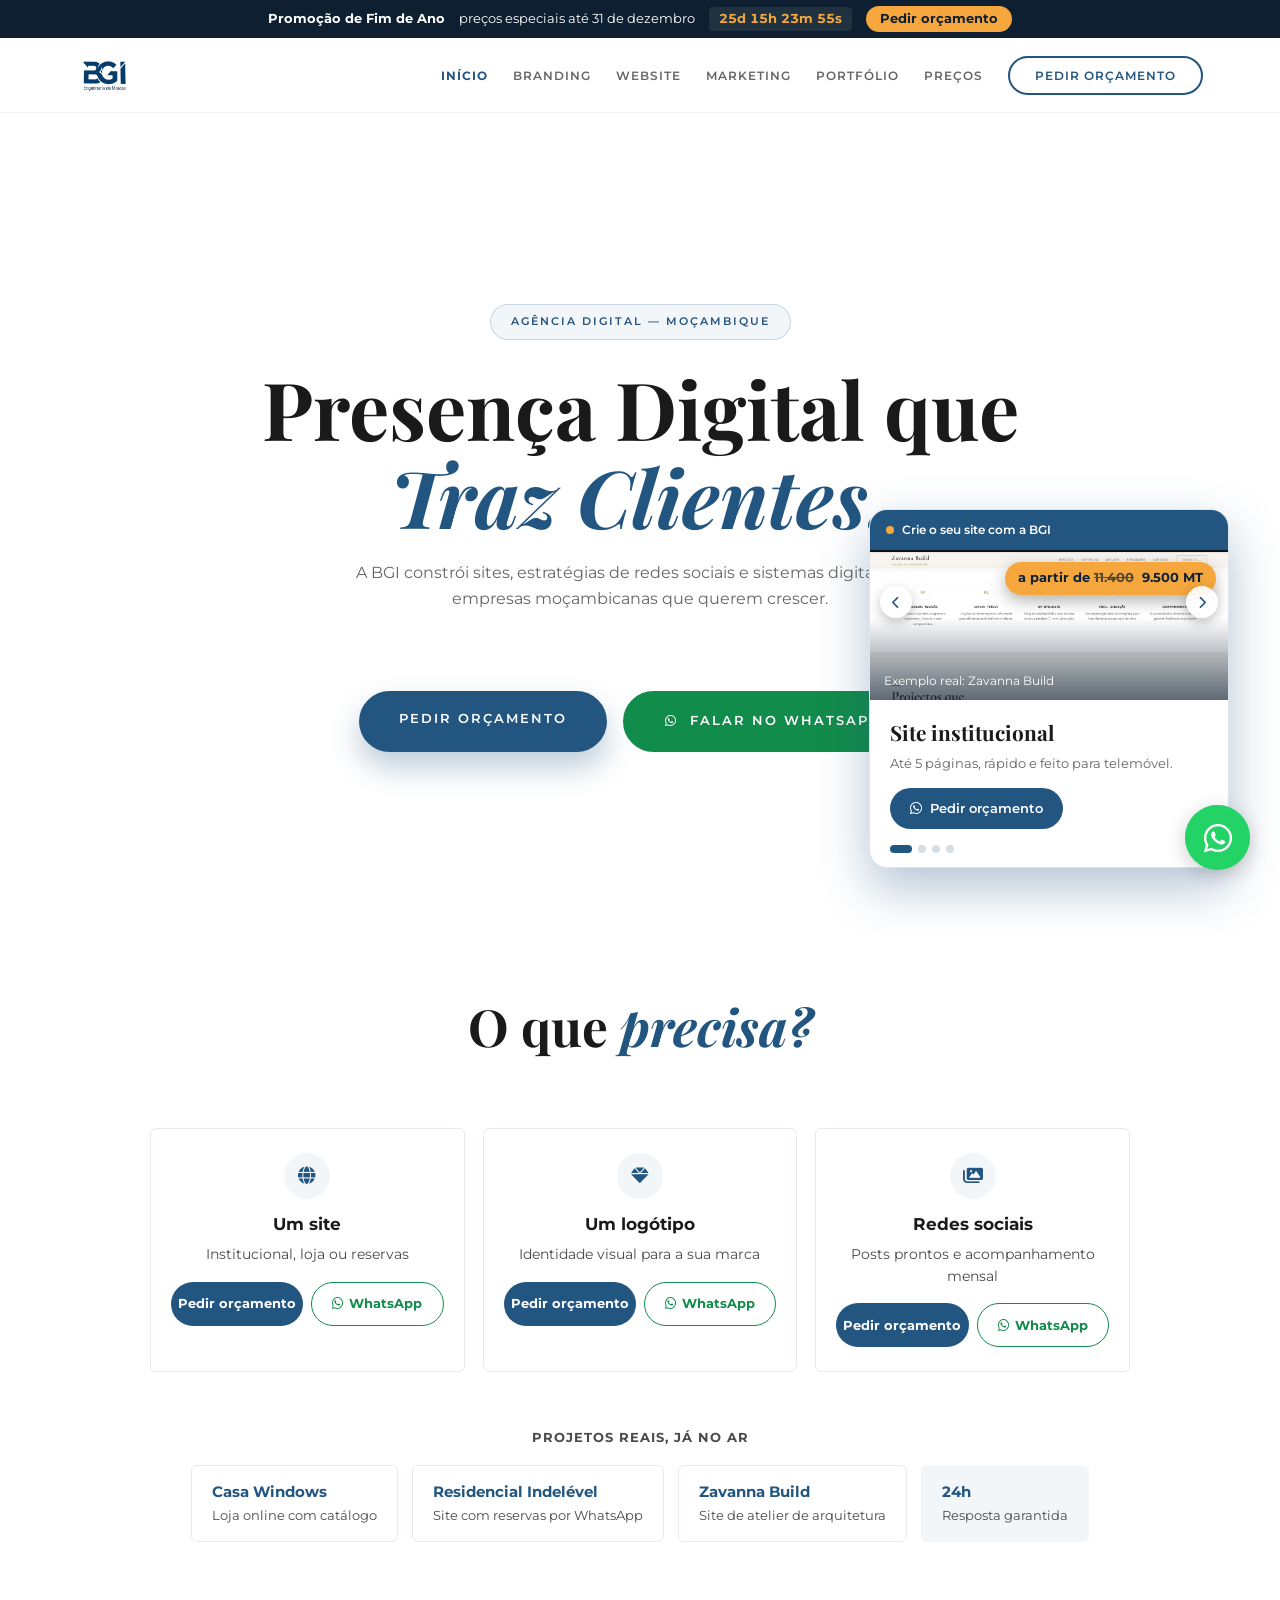
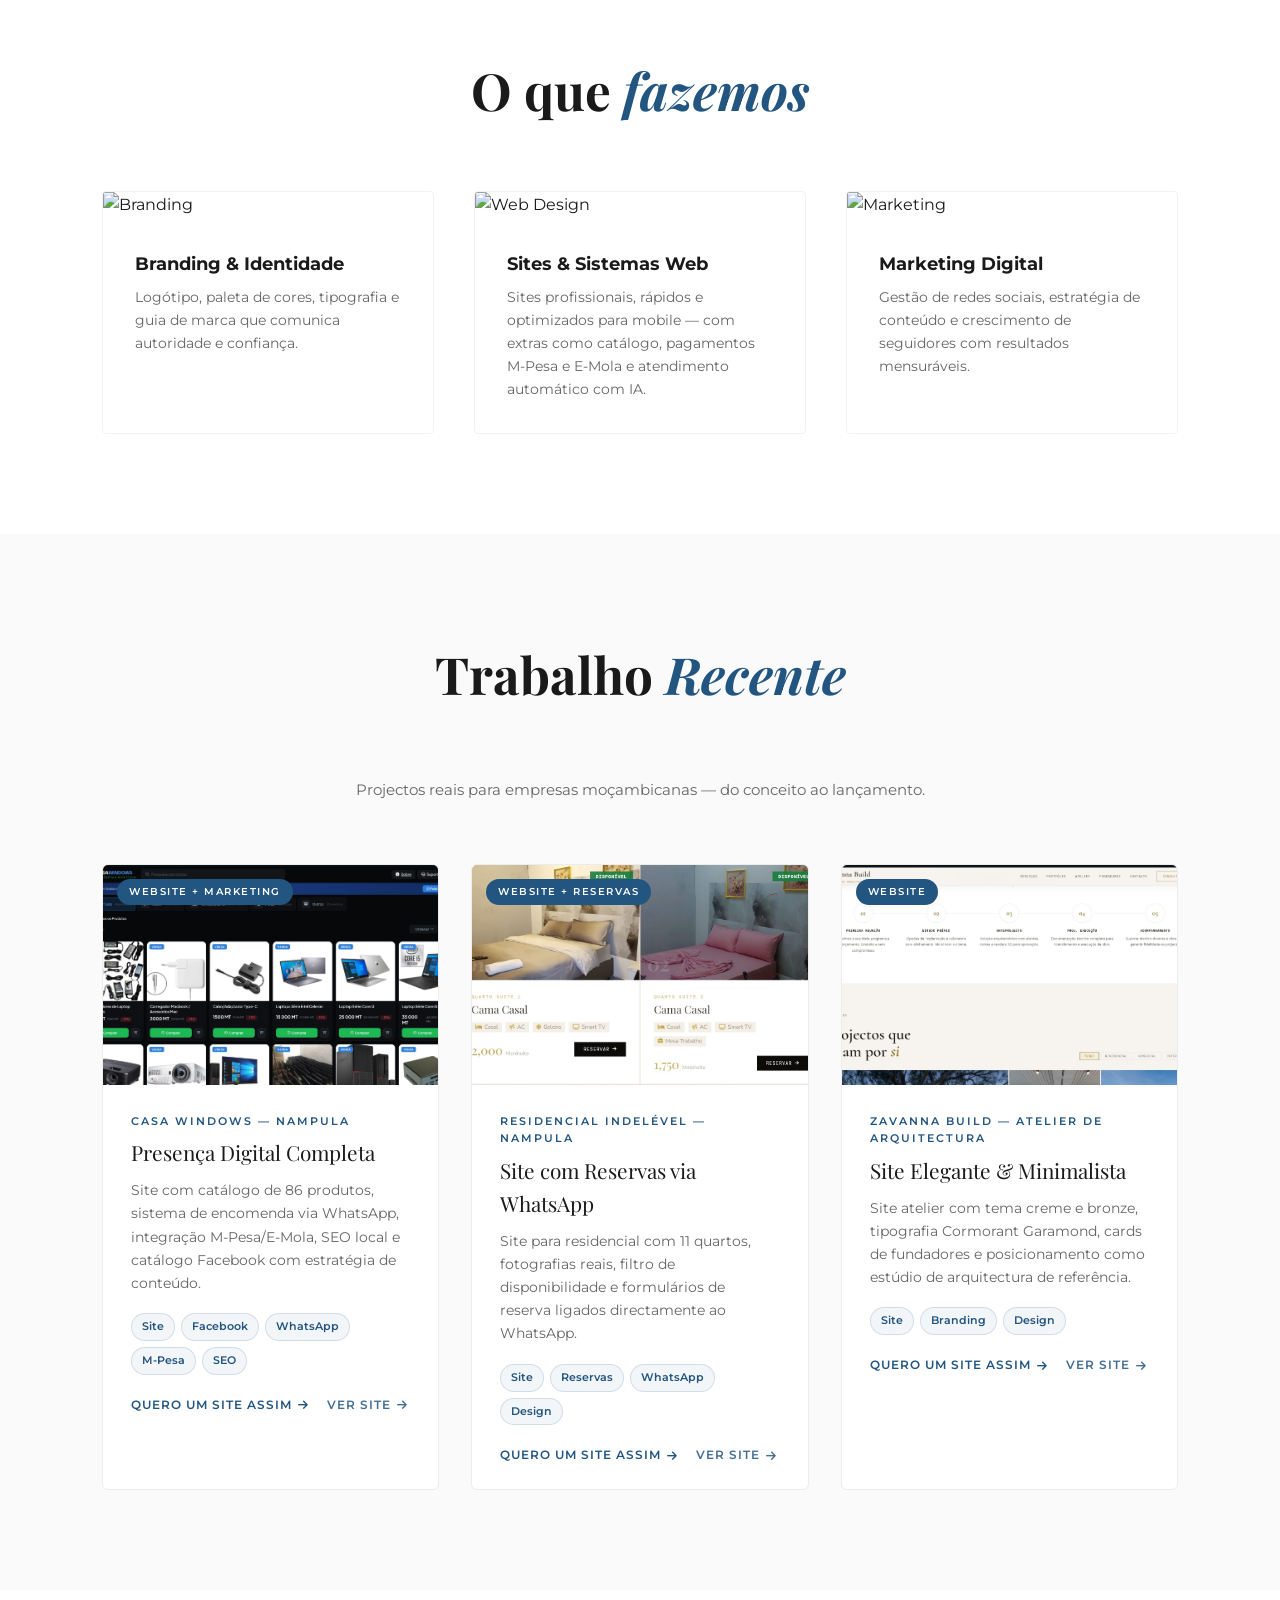
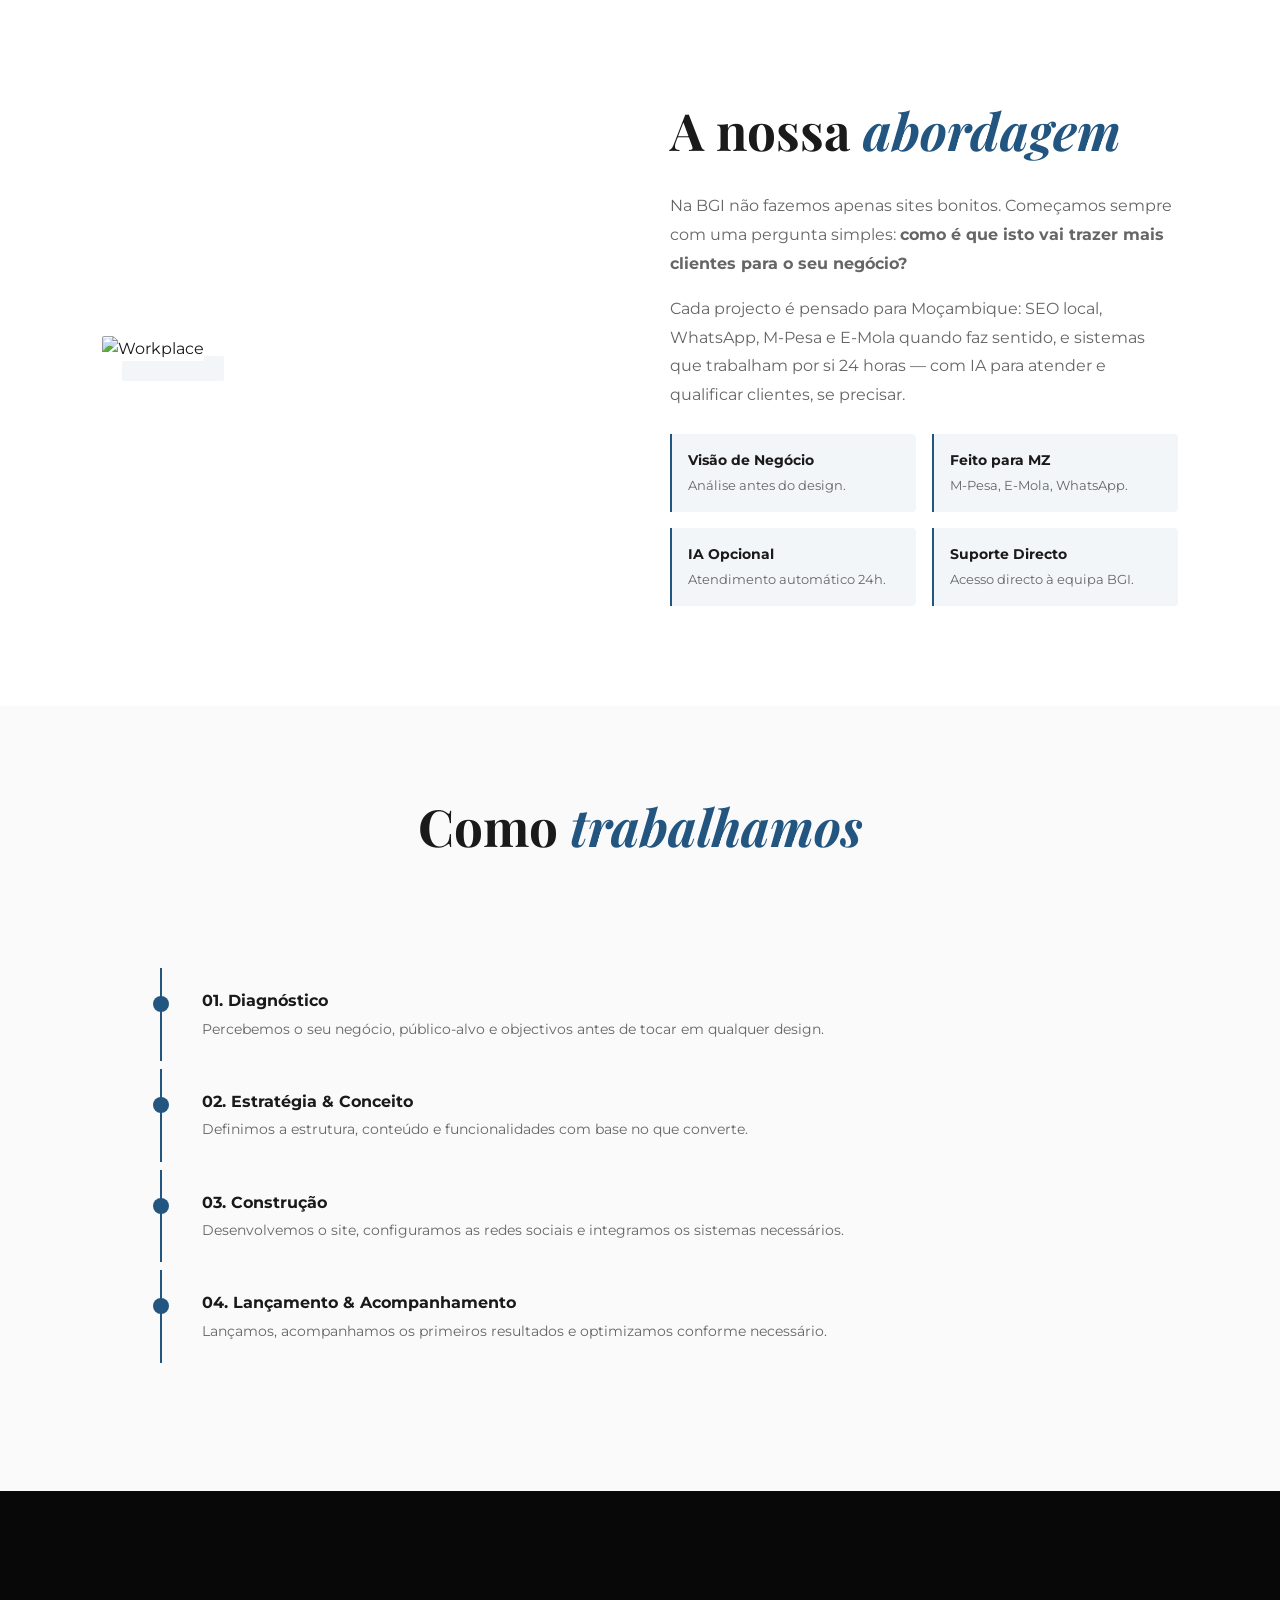
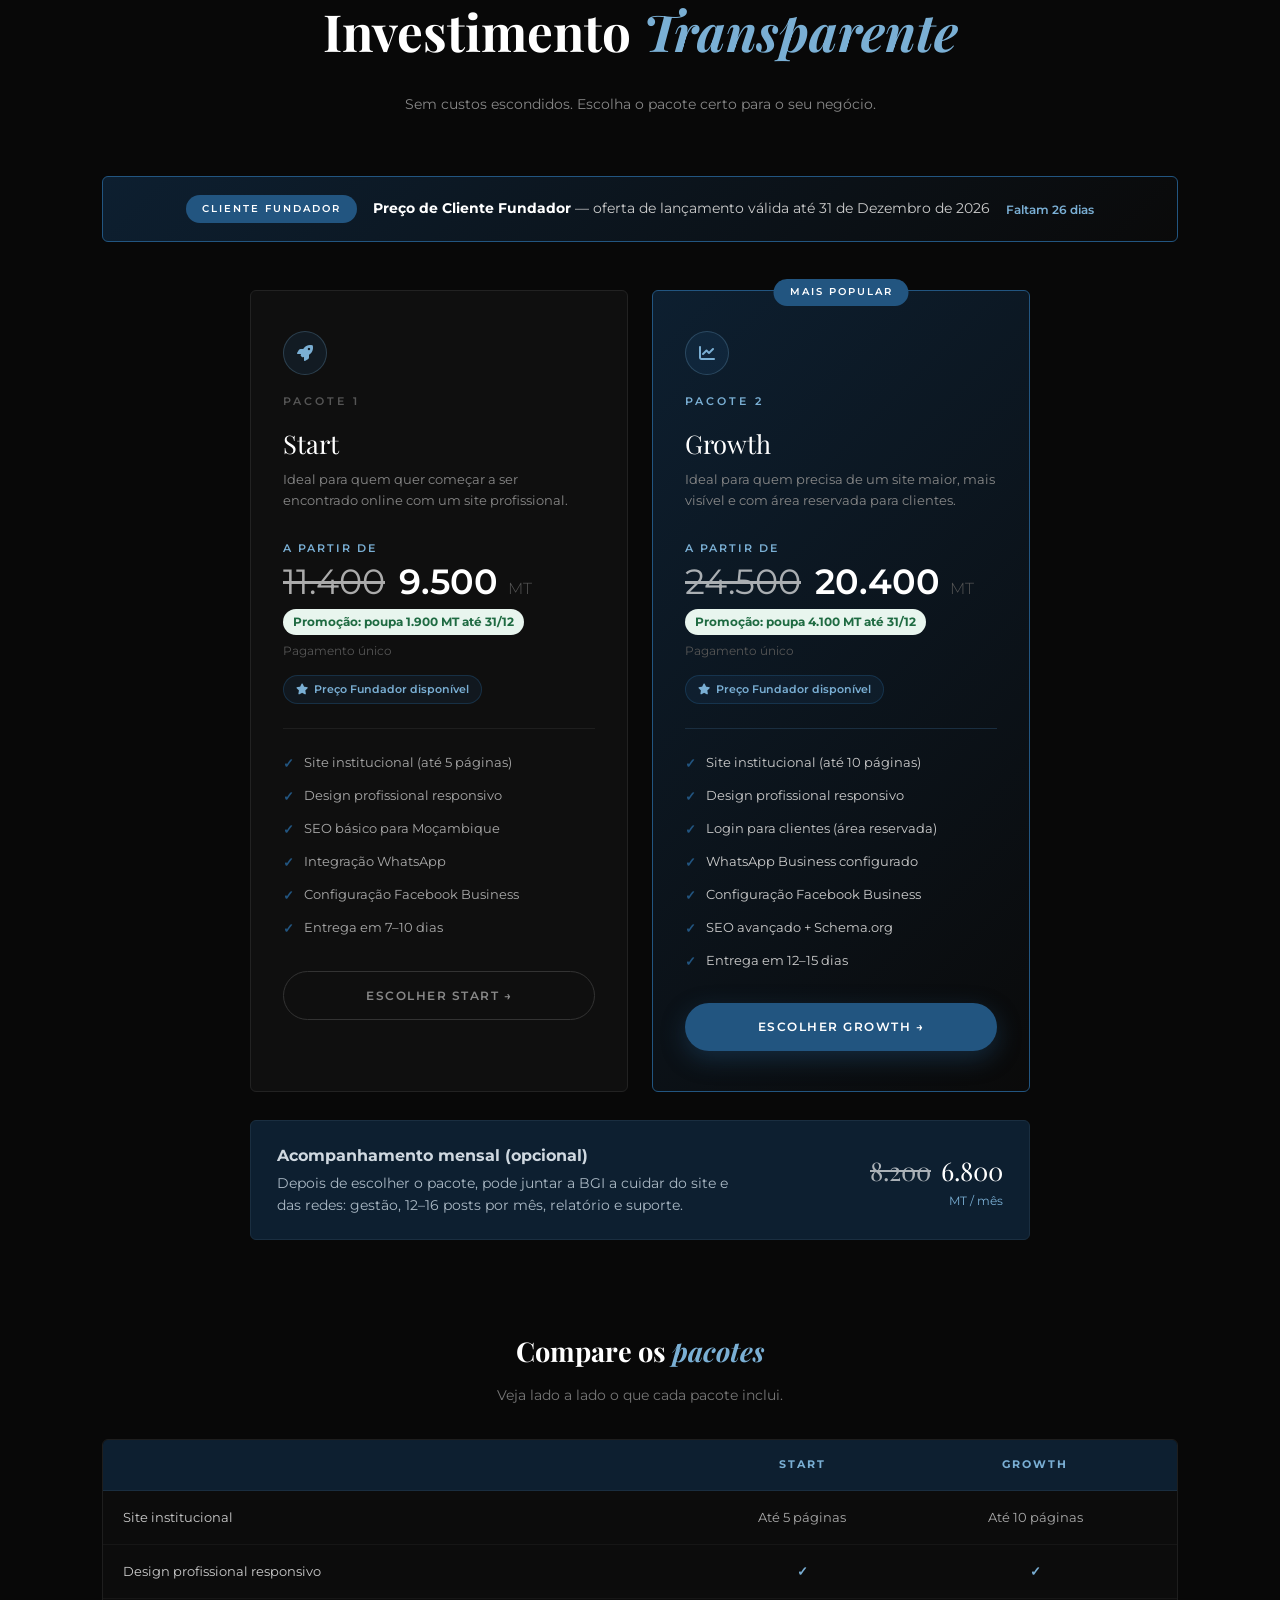
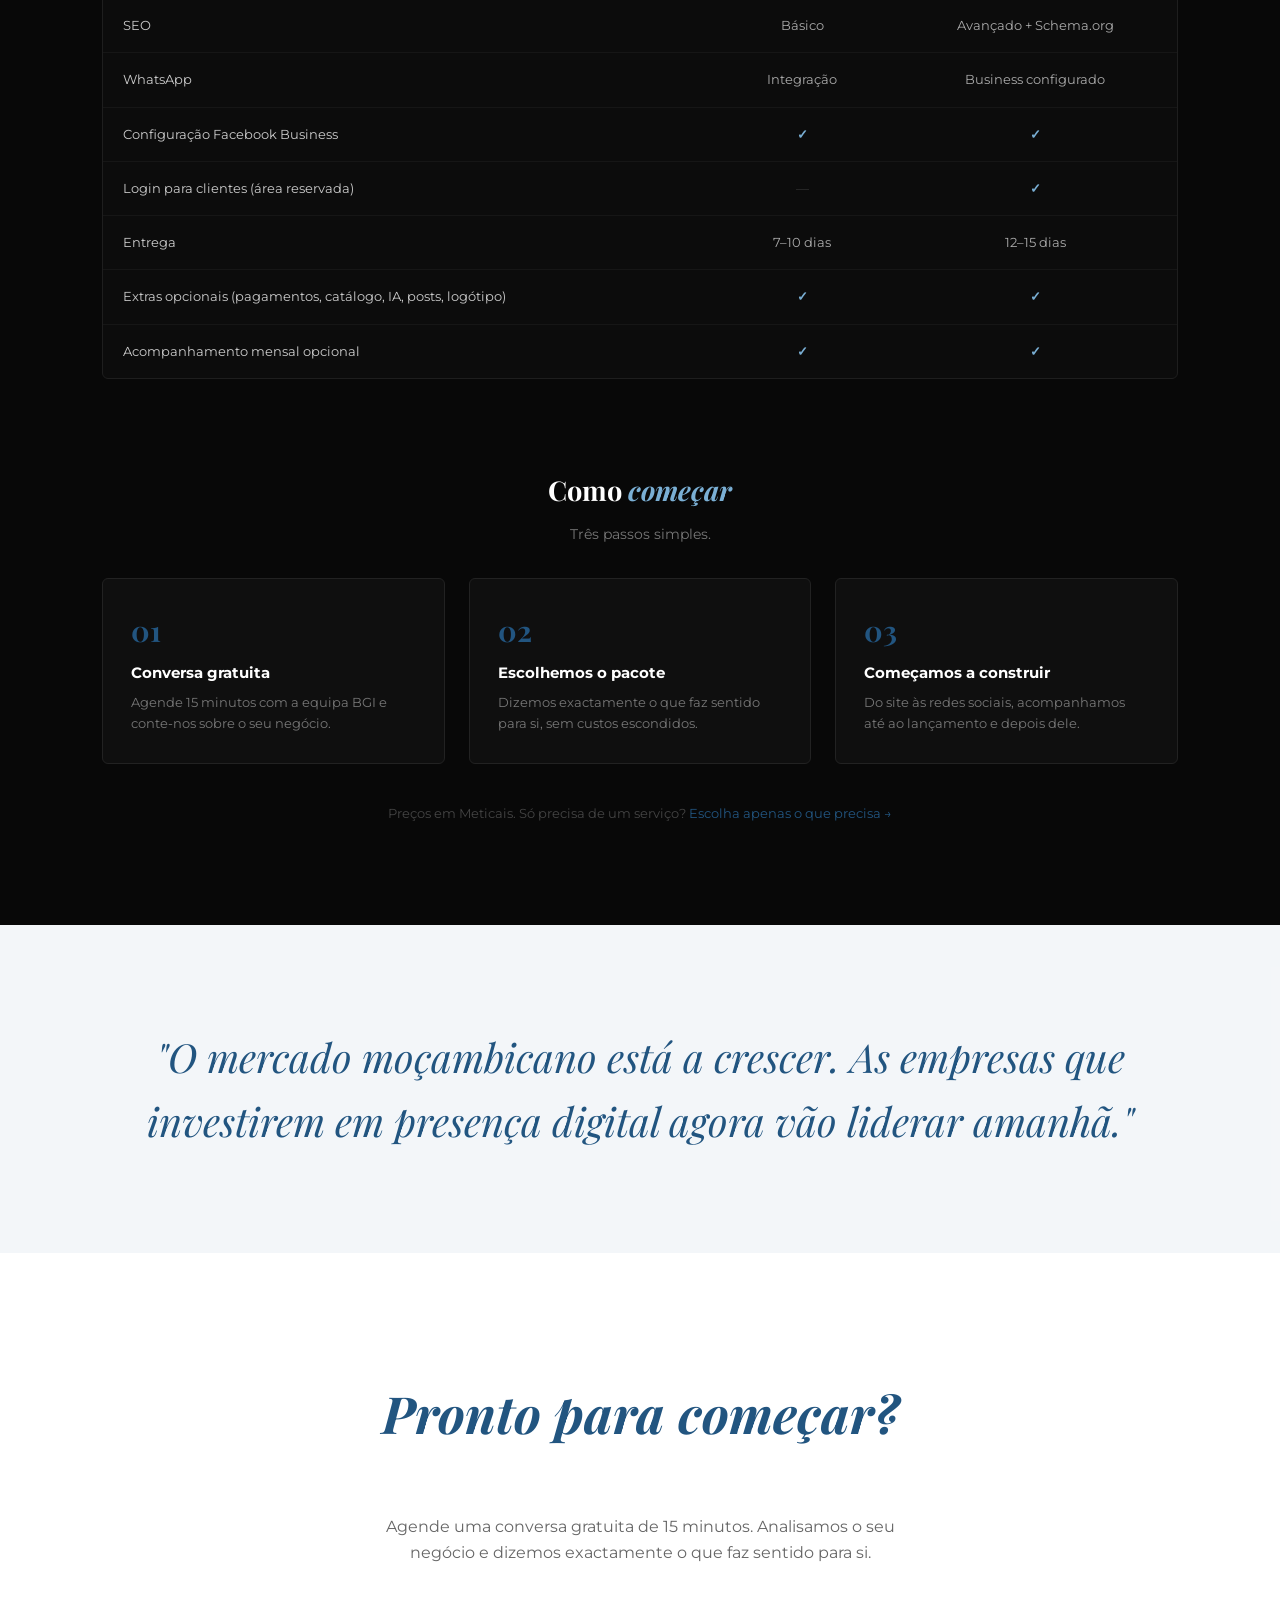
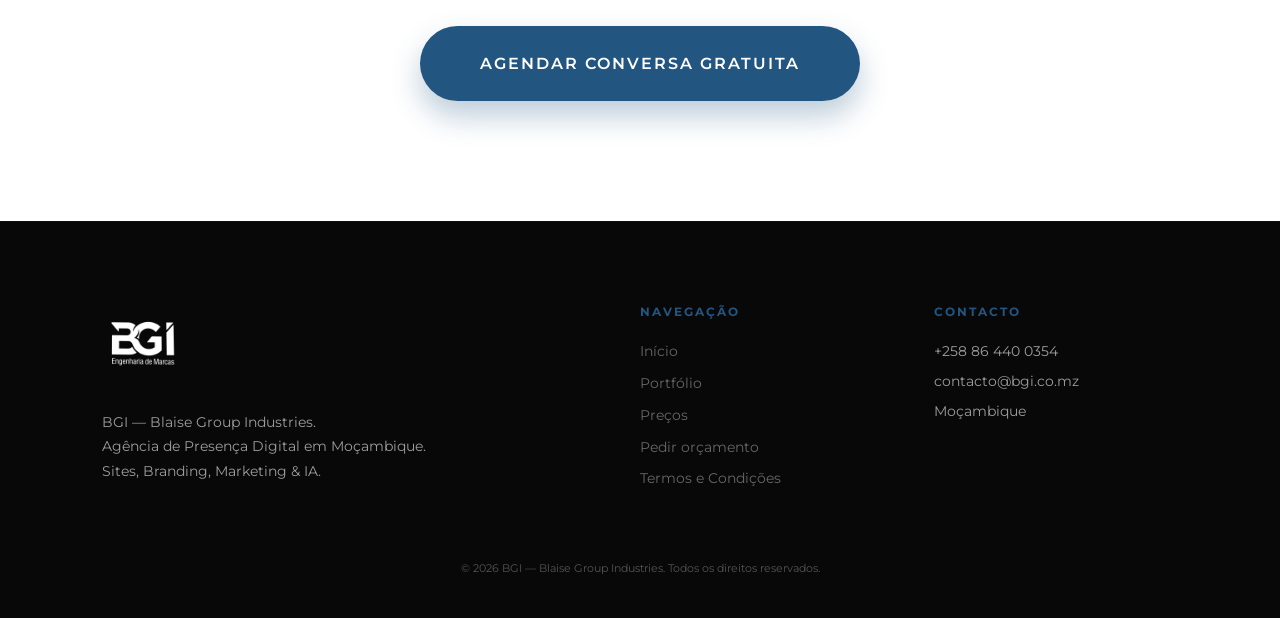
==== commit 61548dc7: "Add files via upload" ====
--- a/index.html
+++ b/index.html
@@ -22,10 +22,8 @@
 <meta name="twitter:title" content="BGI | Blaise Group Industries — Presença Digital em Moçambique">
 <meta name="twitter:description" content="A BGI cria sites profissionais, identidade visual e marketing digital para negócios em Moçambique. Peça o seu orçamento ou fale connosco pelo WhatsApp.">
 <meta name="twitter:image" content="https://bgiservicos.com/og-image.png">
-<link rel="icon" type="image/png" sizes="512x512" href="favicon.png?v=3">
-<link rel="icon" type="image/png" sizes="192x192" href="favicon-192.png?v=3">
-<link rel="shortcut icon" href="favicon.ico?v=3">
-<link rel="apple-touch-icon" sizes="180x180" href="apple-touch-icon.png?v=3">
+<link rel="icon" type="image/png" href="BGI_logo.png?v=4">
+<link rel="apple-touch-icon" href="BGI_logo.png?v=4">
 <link rel="preconnect" href="https://images.unsplash.com" crossorigin>
 <link rel="preconnect" href="https://cdnjs.cloudflare.com" crossorigin>
 <link rel="preconnect" href="https://fonts.googleapis.com">
@@ -34,7 +32,7 @@
 <link href="https://fonts.googleapis.com/css2?family=Montserrat:wght@300;400;600&family=Playfair+Display:ital,wght@0,700;1,400&display=swap" rel="stylesheet">
 <link rel="stylesheet" href="https://cdnjs.cloudflare.com/ajax/libs/font-awesome/6.0.0/css/all.min.css">
 <link rel="stylesheet" href="style.css?v=20261120">
-<script type="application/ld+json">{"@context":"https://schema.org","@graph":[{"@type":"Organization","@id":"https://bgiservicos.com/#org","name":"Blaise Group Industries","alternateName":"BGI","url":"https://bgiservicos.com/","logo":{"@type":"ImageObject","url":"https://bgiservicos.com/favicon.png","width":512,"height":512},"contactPoint":{"@type":"ContactPoint","contactType":"customer service","telephone":"+258864400354","email":"contacto@bgi.co.mz","areaServed":"MZ","availableLanguage":"pt"}},{"@type":"WebSite","@id":"https://bgiservicos.com/#website","url":"https://bgiservicos.com/","name":"BGI","alternateName":["Blaise Group Industries"],"inLanguage":"pt-MZ","publisher":{"@id":"https://bgiservicos.com/#org"}}]}</script>
+<script type="application/ld+json">{"@context":"https://schema.org","@graph":[{"@type":"Organization","@id":"https://bgiservicos.com/#org","name":"Blaise Group Industries","alternateName":"BGI","url":"https://bgiservicos.com/","logo":{"@type":"ImageObject","url":"https://bgiservicos.com/BGI_logo.png"},"contactPoint":{"@type":"ContactPoint","contactType":"customer service","telephone":"+258864400354","email":"contacto@bgi.co.mz","areaServed":"MZ","availableLanguage":"pt"}},{"@type":"WebSite","@id":"https://bgiservicos.com/#website","url":"https://bgiservicos.com/","name":"BGI","alternateName":["Blaise Group Industries"],"inLanguage":"pt-MZ","publisher":{"@id":"https://bgiservicos.com/#org"}}]}</script>
 </head>
 <body>
 <div class="progress-bar" id="myBar"></div>
@@ -45,15 +43,15 @@
 </a>
 
 <nav>
-    <div class="logo"><a href="index.html"><img src="BGI_logo.png?v=2" alt="BGI — Blaise Group Industries"></a></div>
+    <div class="logo"><a href="/"><img src="BGI_logo.png?v=2" alt="BGI — Blaise Group Industries"></a></div>
     <div class="menu-icon" onclick="toggleMenu()" role="button" tabindex="0" aria-label="Abrir menu"><i class="fa fa-bars"></i></div>
     <ul class="nav-links" id="navLinks">
-        <li><a href="index.html" class="cur" aria-current="page">Início</a></li>
+        <li><a href="/" class="cur" aria-current="page">Início</a></li>
         <li><a href="branding.html">Branding</a></li>
         <li><a href="website.html">Website</a></li>
         <li><a href="marketing.html">Marketing</a></li>
-        <li><a href="index.html#portfolio">Portfólio</a></li>
-        <li><a href="index.html#precos">Preços</a></li>
+        <li><a href="/#portfolio">Portfólio</a></li>
+        <li><a href="/#precos">Preços</a></li>
         <li><a href="pedido.html" class="btn-nav">Pedir orçamento</a></li>
     </ul>
 </nav>
@@ -317,9 +315,9 @@
         </div>
         <div>
             <h5 style="margin-bottom: 20px; color: var(--brand-color); font-size: 0.75rem; letter-spacing: 2px; text-transform: uppercase;">Navegação</h5>
-            <a href="index.html" class="footer-link">Início</a>
-            <a href="index.html#portfolio" class="footer-link">Portfólio</a>
-            <a href="index.html#precos" class="footer-link">Preços</a>
+            <a href="/" class="footer-link">Início</a>
+            <a href="/#portfolio" class="footer-link">Portfólio</a>
+            <a href="/#precos" class="footer-link">Preços</a>
             <a href="pedido.html" class="footer-link">Pedir orçamento</a>
             <a href="termos.html" class="footer-link">Termos e Condições</a>
         </div>
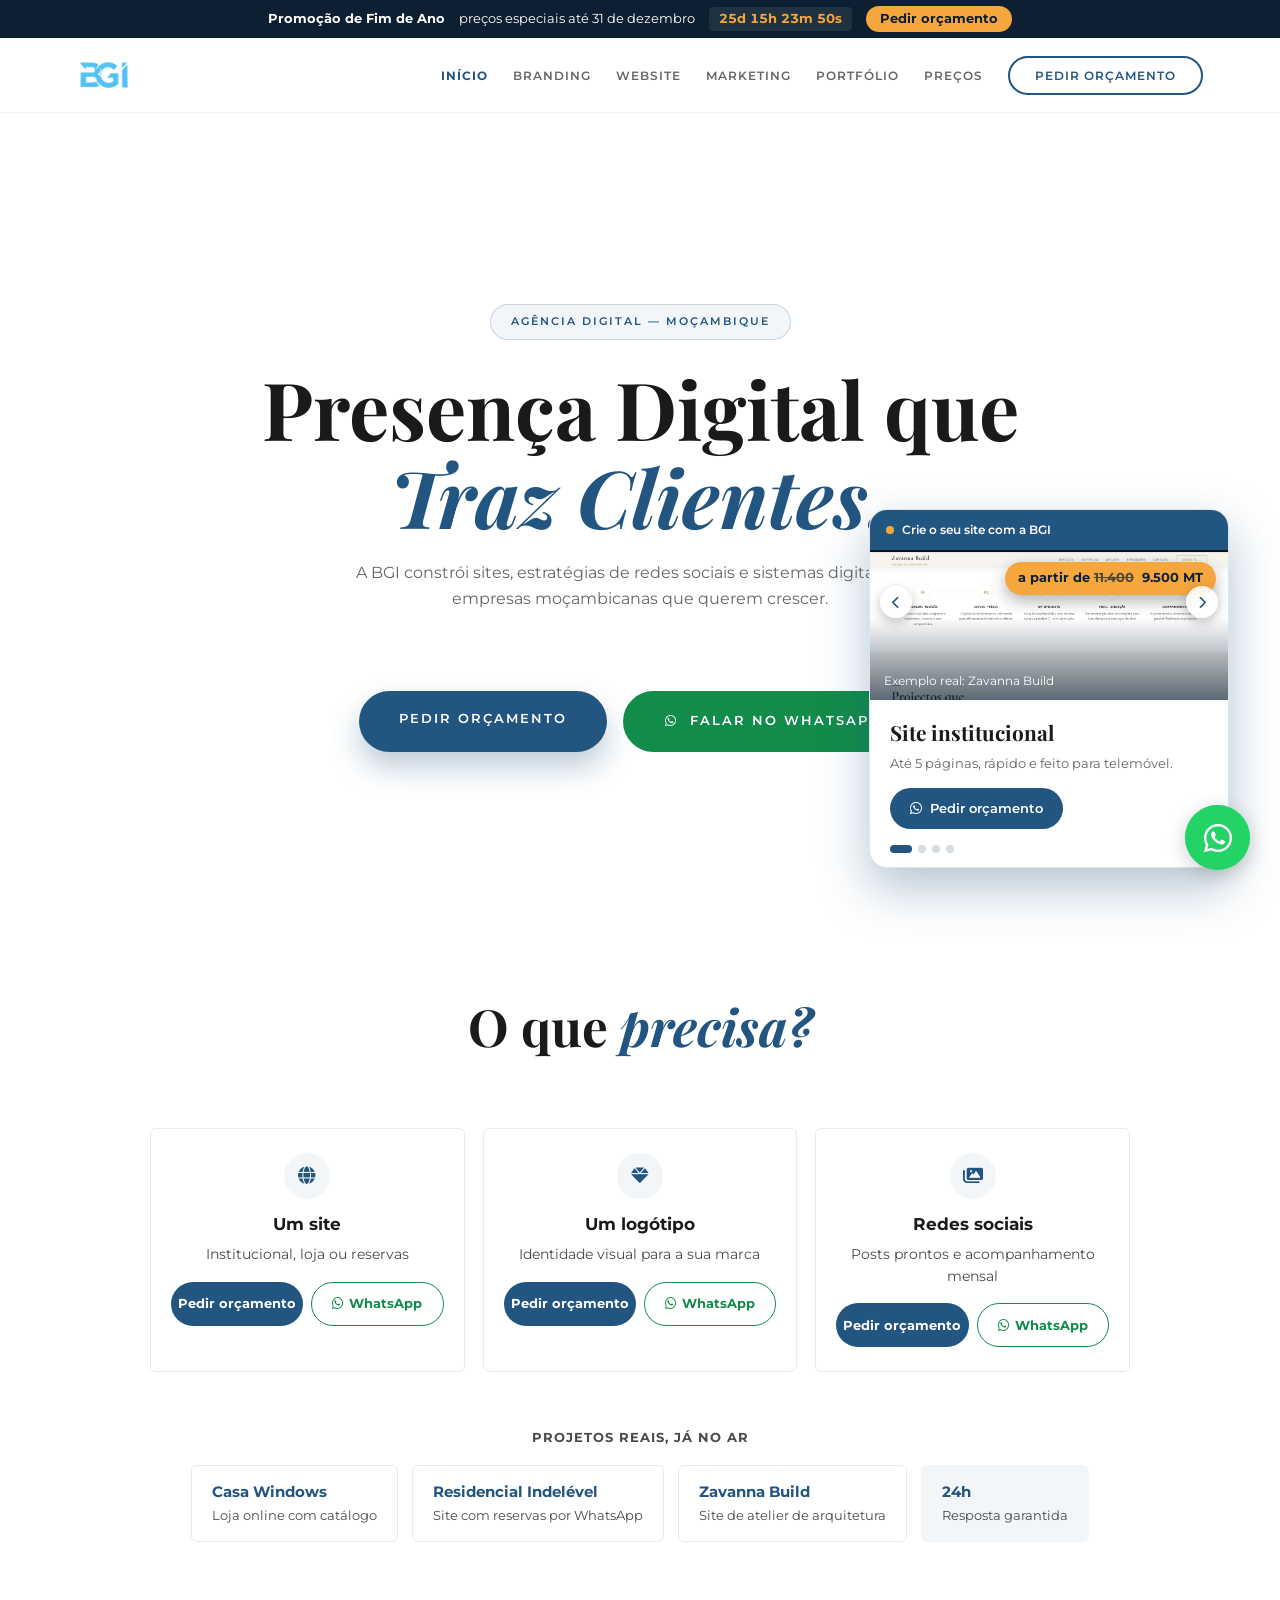
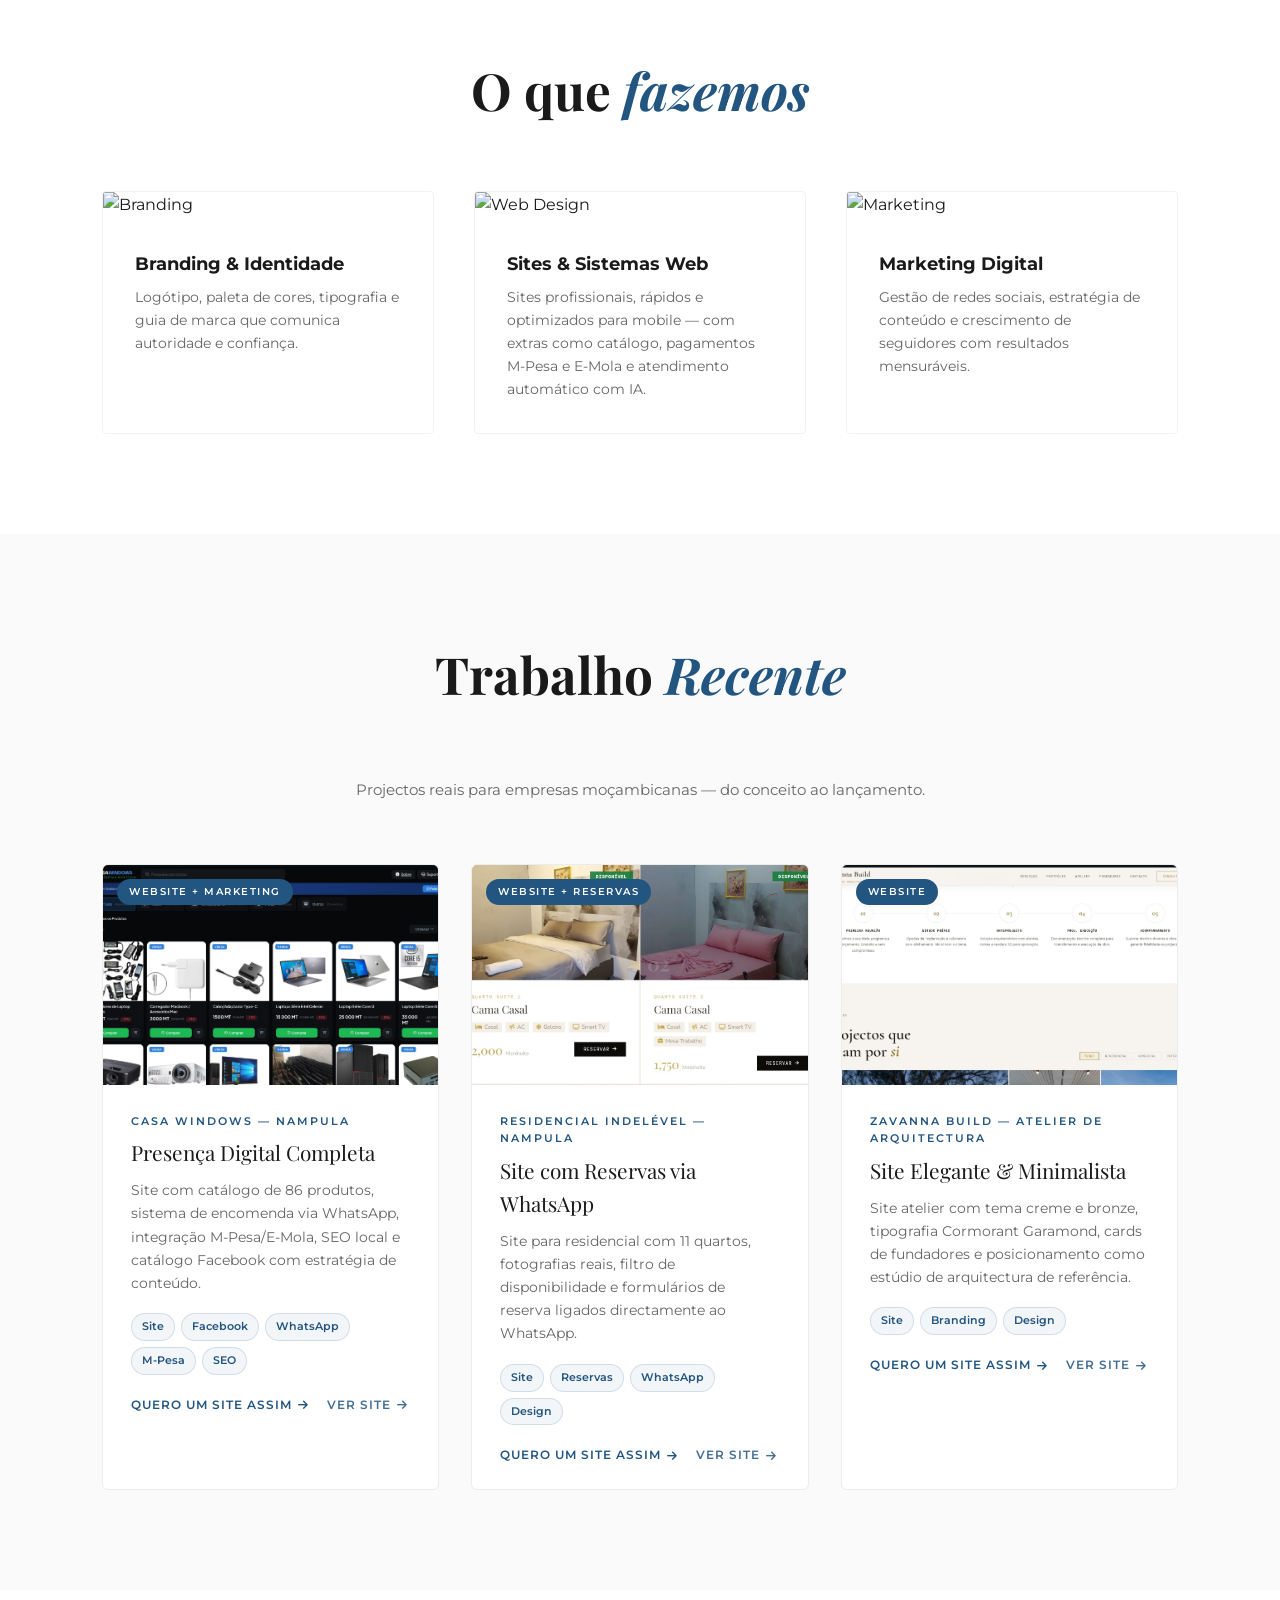
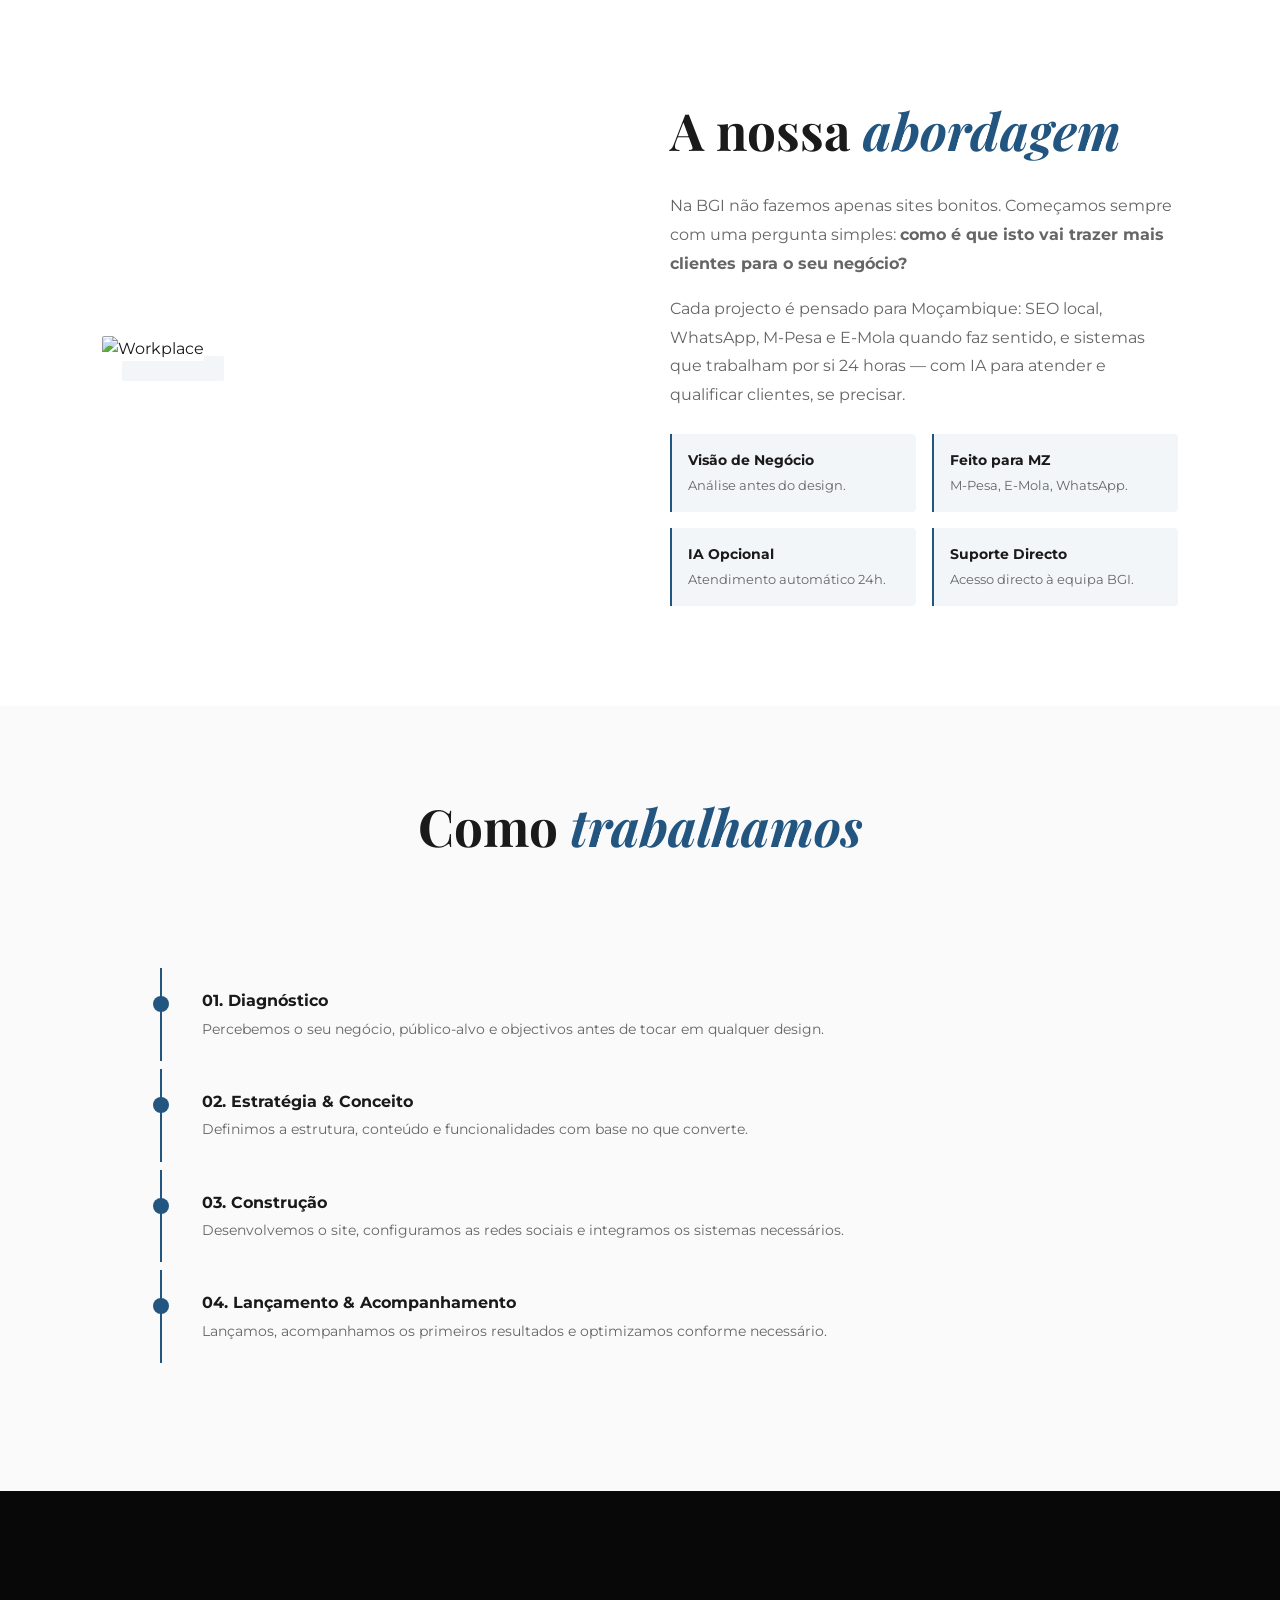
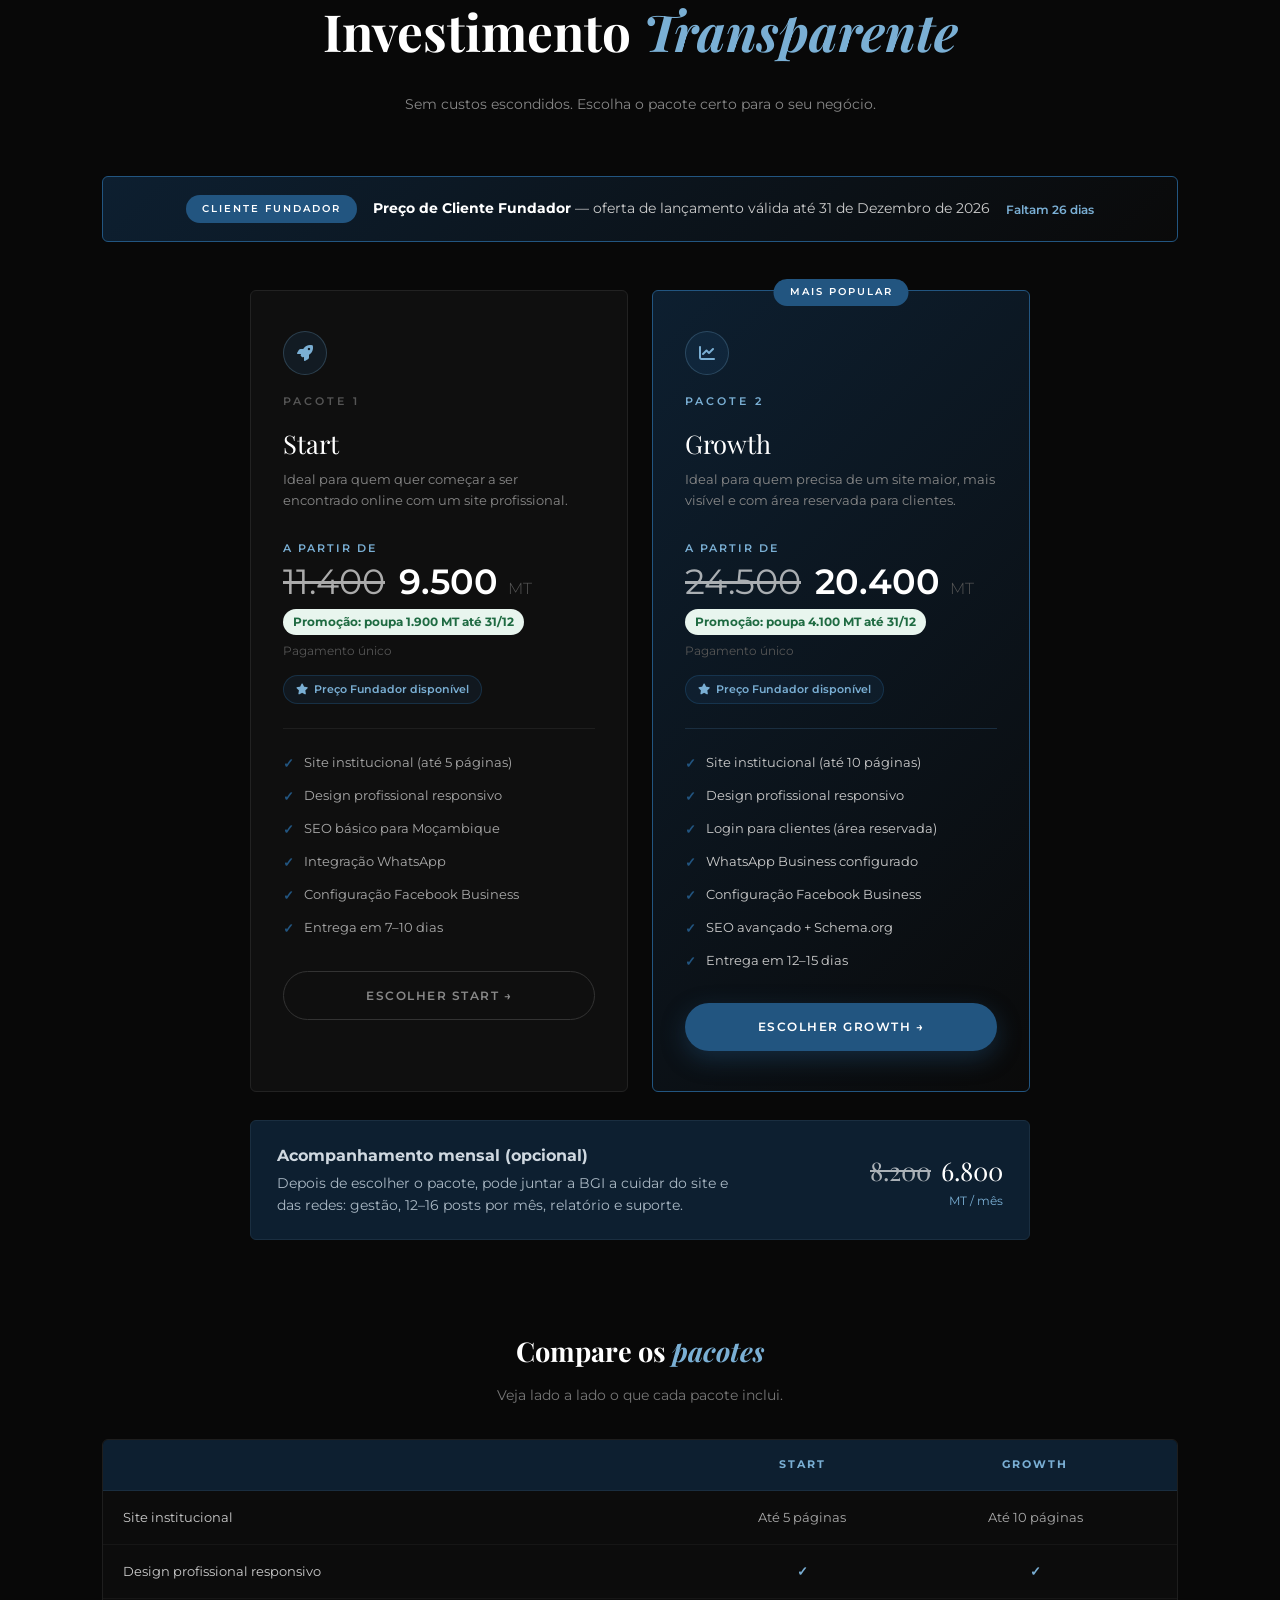
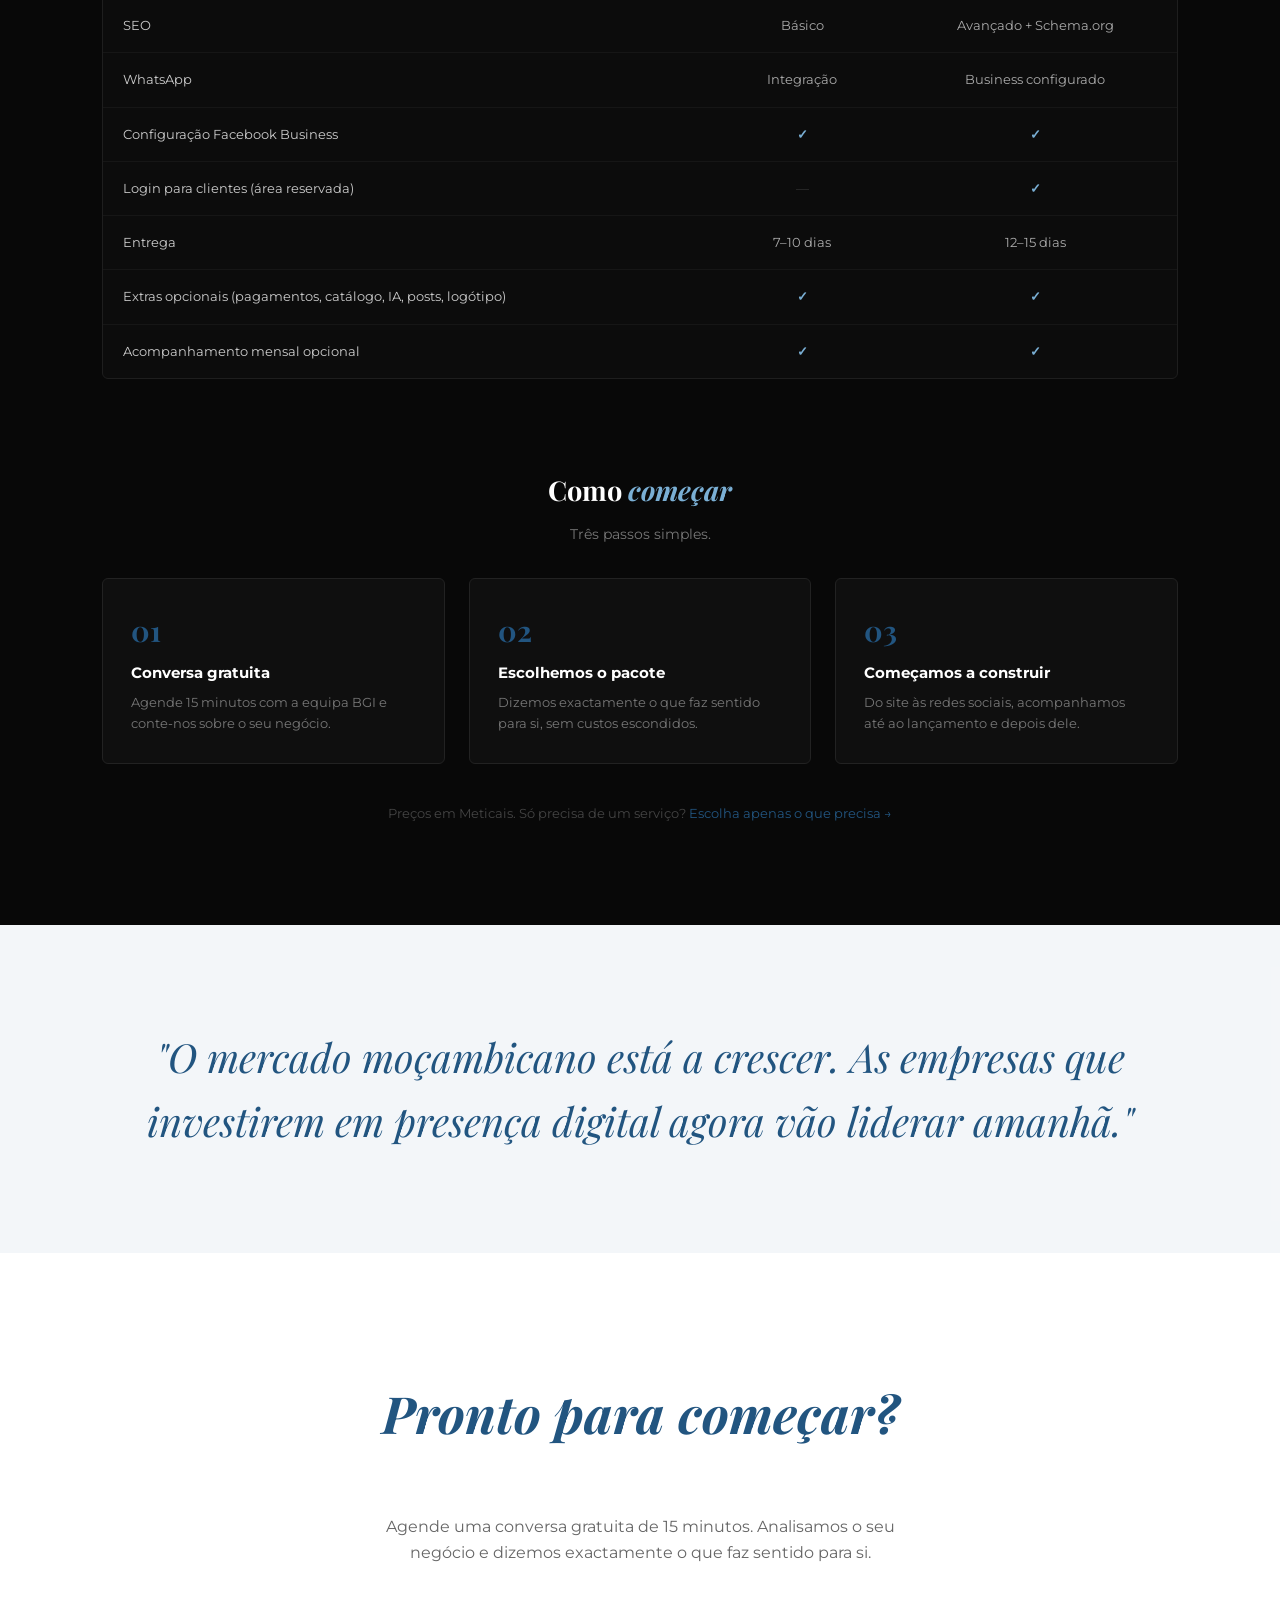
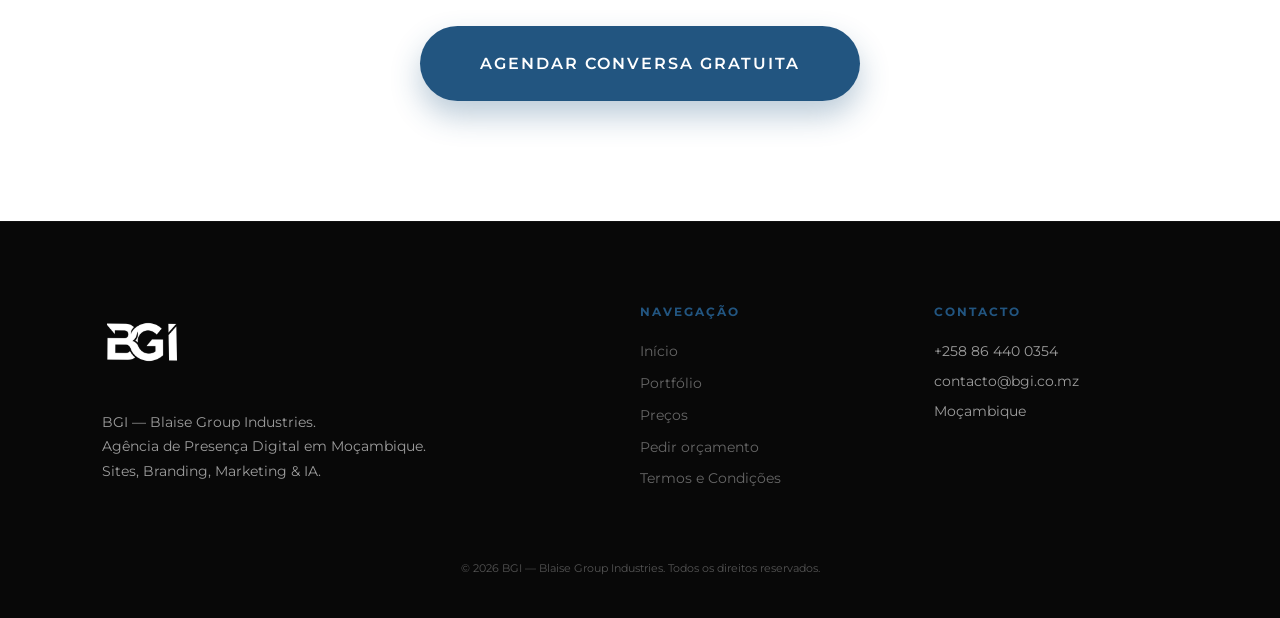
==== commit a47aac34: "Add files via upload" ====
--- a/index.html
+++ b/index.html
@@ -22,8 +22,14 @@
 <meta name="twitter:title" content="BGI | Blaise Group Industries — Presença Digital em Moçambique">
 <meta name="twitter:description" content="A BGI cria sites profissionais, identidade visual e marketing digital para negócios em Moçambique. Peça o seu orçamento ou fale connosco pelo WhatsApp.">
 <meta name="twitter:image" content="https://bgiservicos.com/og-image.png">
-<link rel="icon" type="image/png" href="BGI_logo.png?v=4">
-<link rel="apple-touch-icon" href="BGI_logo.png?v=4">
+<link rel="icon" href="/favicon.ico" sizes="any">
+<link rel="icon" type="image/png" sizes="48x48" href="/favicon-48x48.png">
+<link rel="icon" type="image/png" sizes="32x32" href="/favicon-32x32.png">
+<link rel="icon" type="image/png" sizes="16x16" href="/favicon-16x16.png">
+<link rel="icon" type="image/png" sizes="96x96" href="/favicon-96x96.png">
+<link rel="icon" type="image/png" sizes="192x192" href="/favicon-192x192.png">
+<link rel="apple-touch-icon" sizes="180x180" href="/apple-touch-icon.png">
+<link rel="manifest" href="/site.webmanifest">
 <link rel="preconnect" href="https://images.unsplash.com" crossorigin>
 <link rel="preconnect" href="https://cdnjs.cloudflare.com" crossorigin>
 <link rel="preconnect" href="https://fonts.googleapis.com">
@@ -43,7 +49,7 @@
 </a>
 
 <nav>
-    <div class="logo"><a href="/"><img src="BGI_logo.png?v=2" alt="BGI — Blaise Group Industries"></a></div>
+    <div class="logo"><a href="/"><img src="/BGI_logo.png?v=5" alt="BGI — Blaise Group Industries"></a></div>
     <div class="menu-icon" onclick="toggleMenu()" role="button" tabindex="0" aria-label="Abrir menu"><i class="fa fa-bars"></i></div>
     <ul class="nav-links" id="navLinks">
         <li><a href="/" class="cur" aria-current="page">Início</a></li>
@@ -310,7 +316,7 @@
 <footer>
     <div class="footer-grid">
         <div>
-            <img src="BGI_logo.png?v=2" alt="BGI — Blaise Group Industries" style="height: 80px; width: auto; filter: brightness(0) invert(1); margin-bottom: 20px;">
+            <img src="/BGI_logo.png?v=5" alt="BGI — Blaise Group Industries" style="height: 80px; width: auto; filter: brightness(0) invert(1); margin-bottom: 20px;">
             <p style="opacity: 0.6; font-size: 0.85rem; line-height: 1.8;">BGI — Blaise Group Industries.<br>Agência de Presença Digital em Moçambique.<br>Sites, Branding, Marketing & IA.</p>
         </div>
         <div>
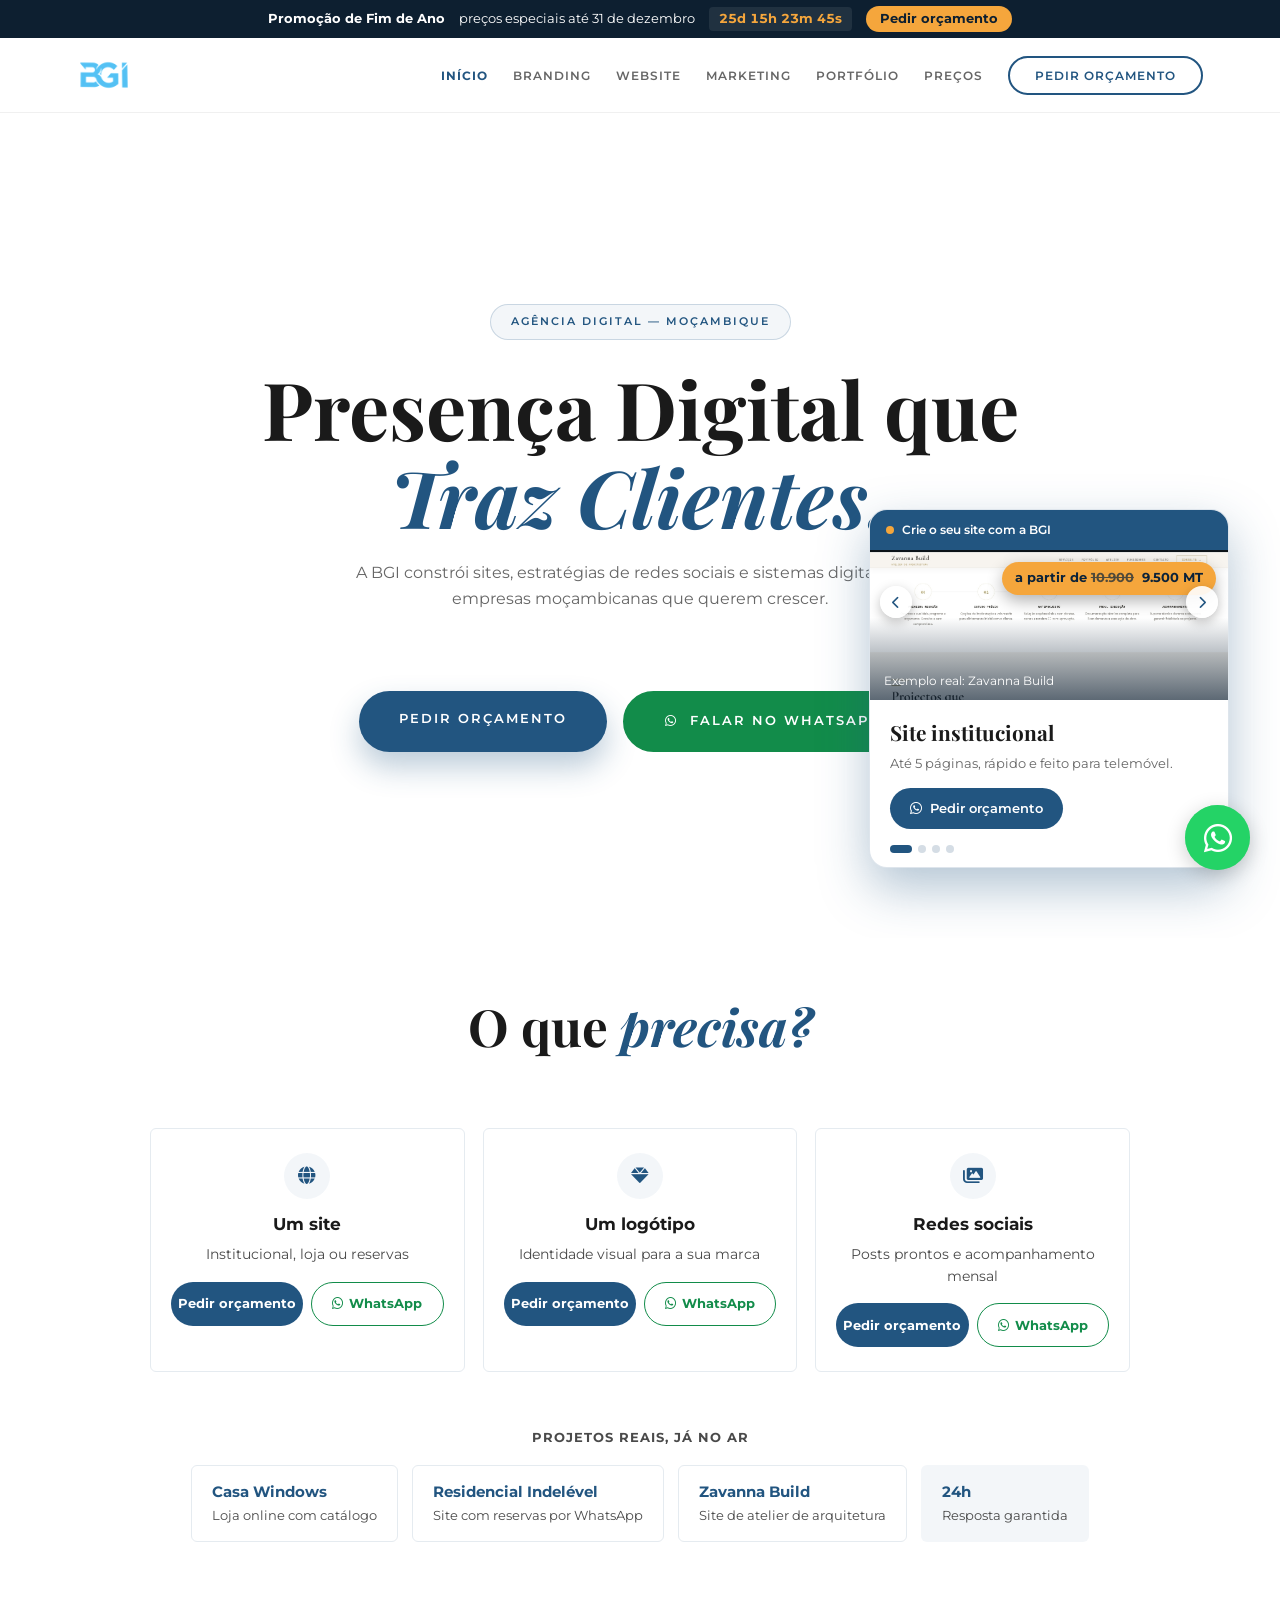
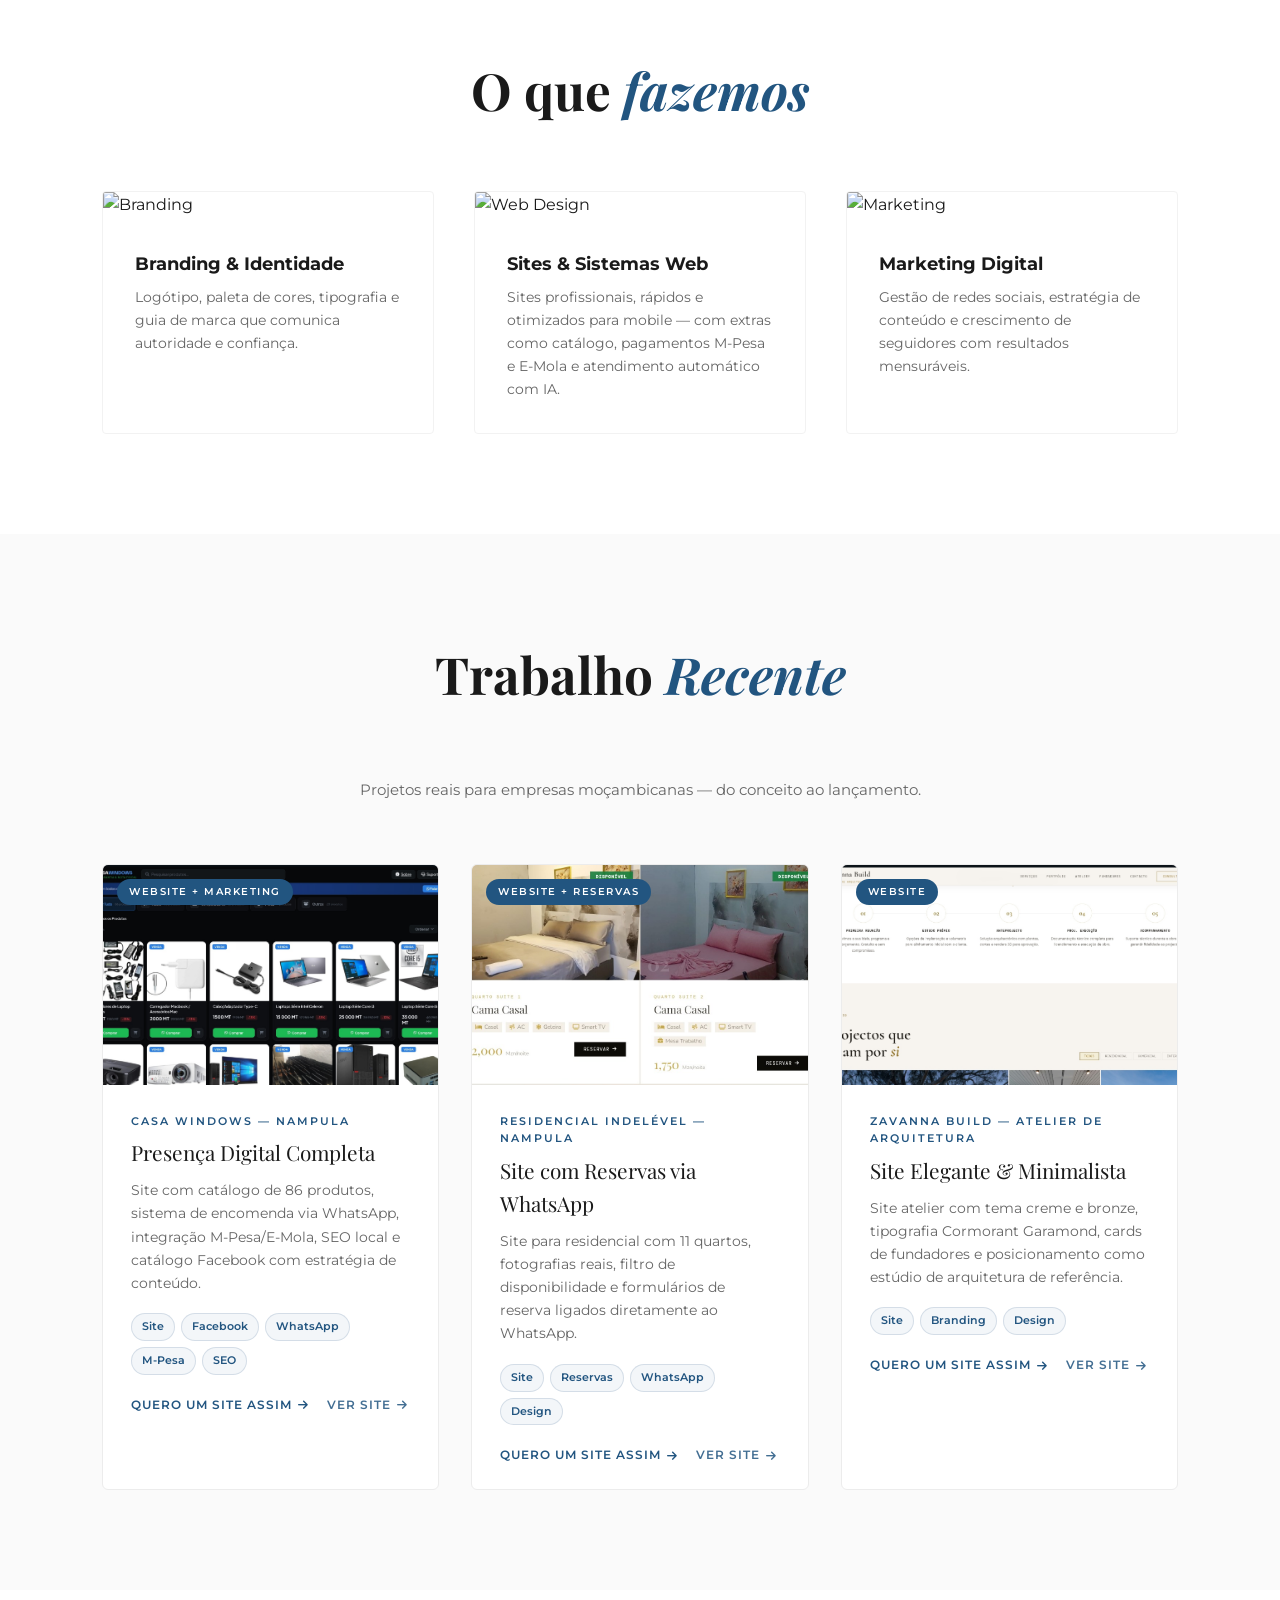
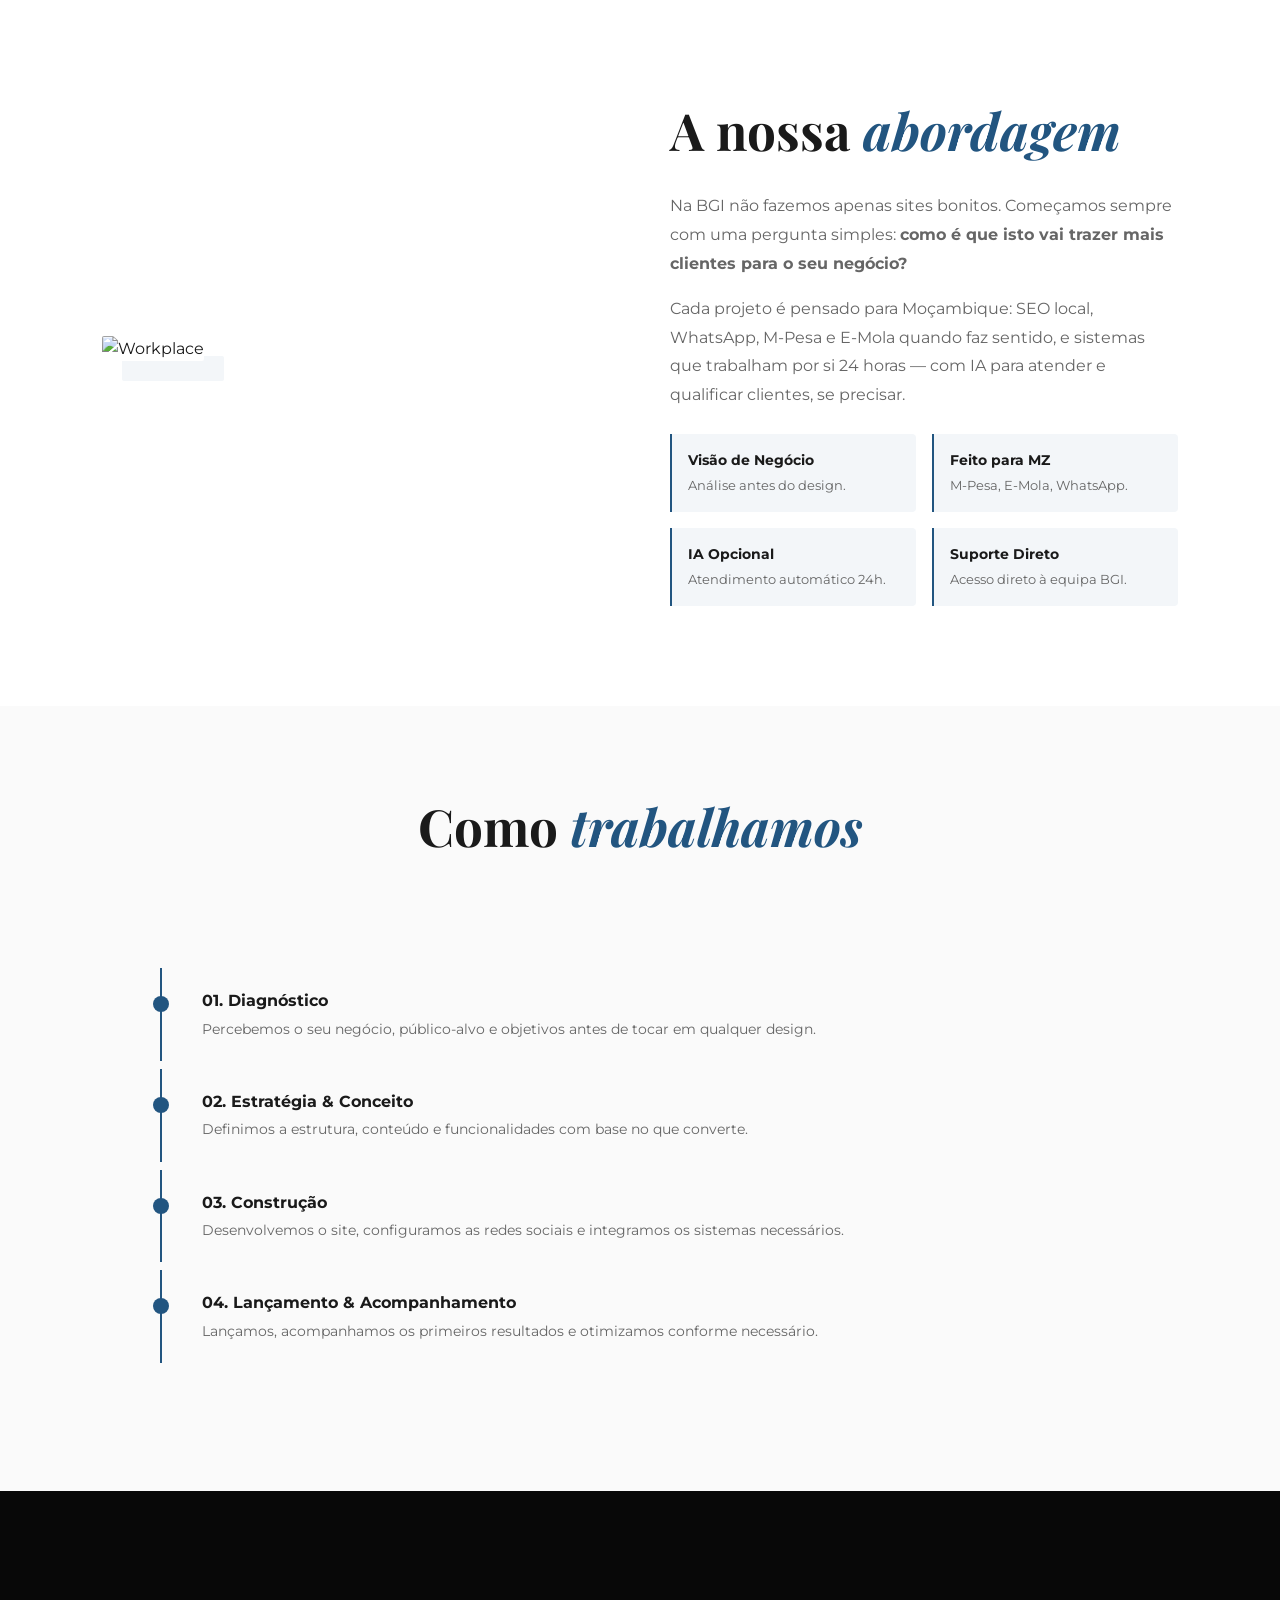
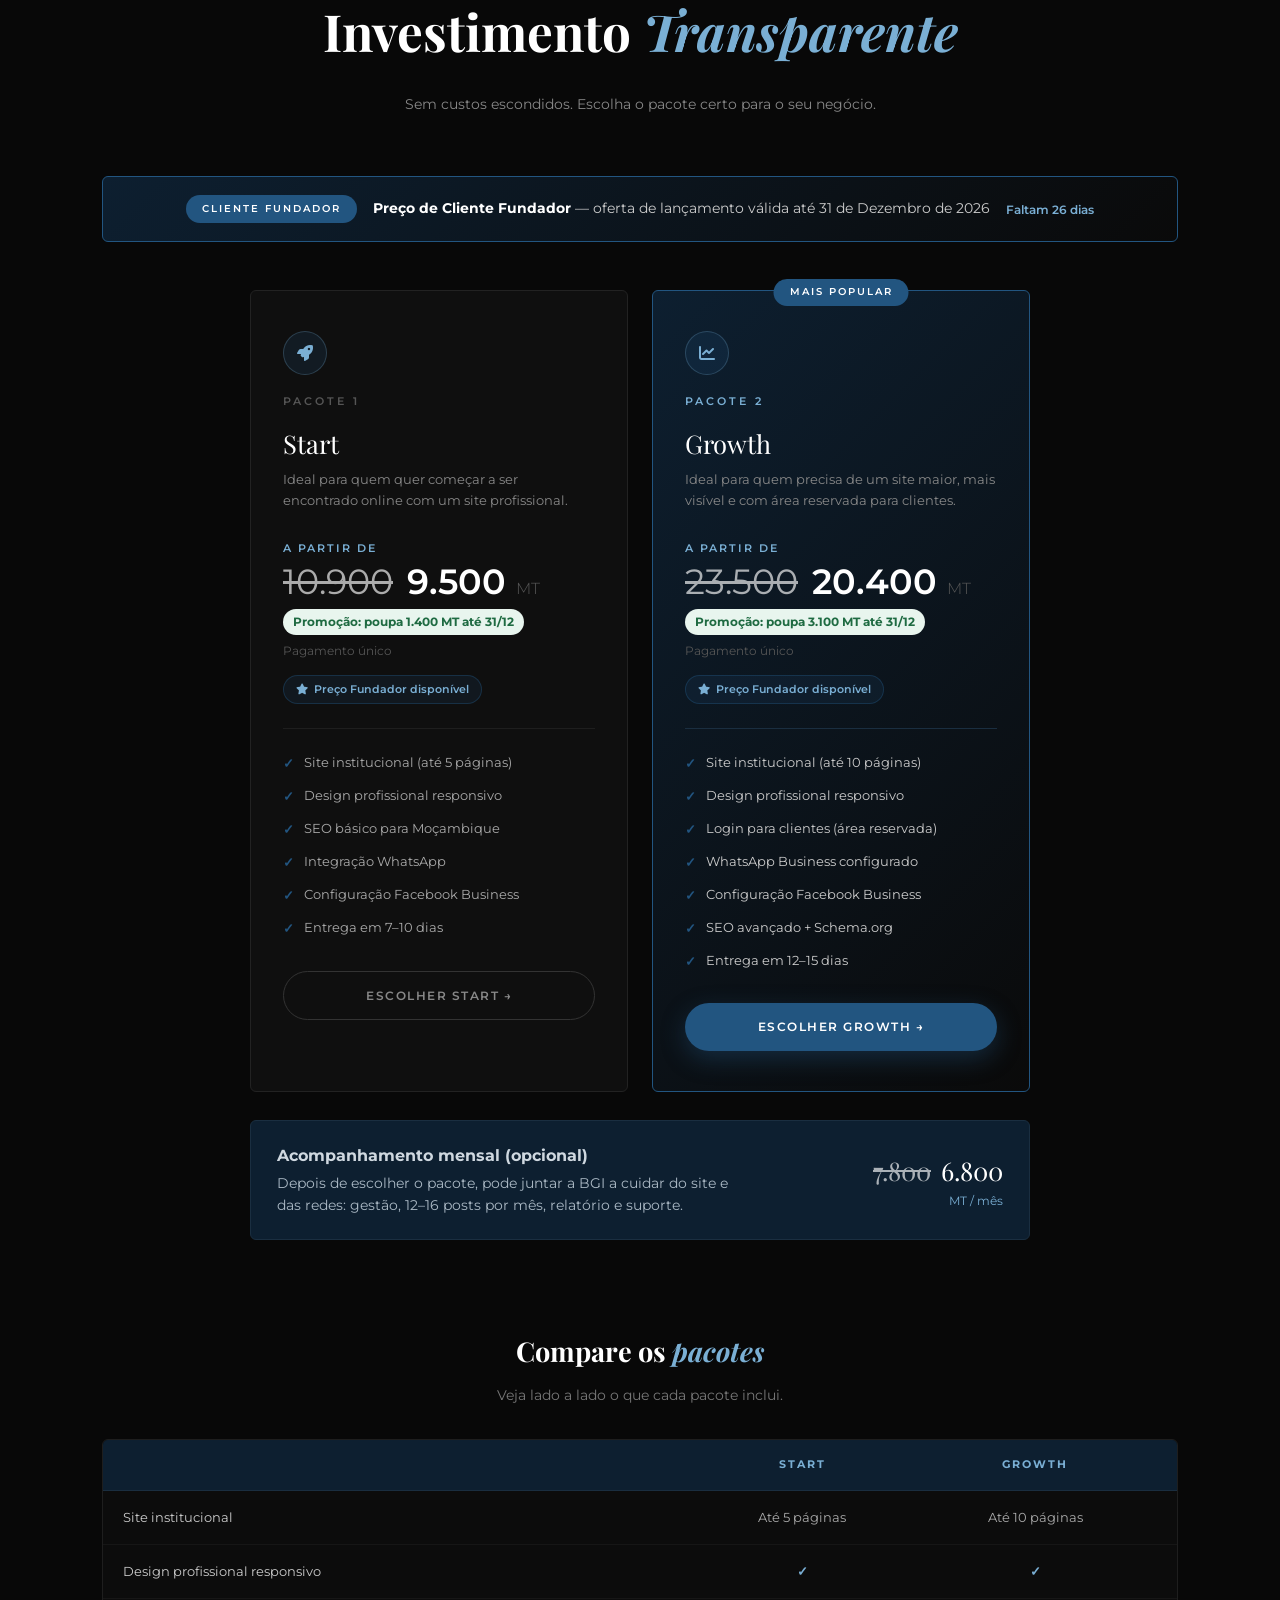
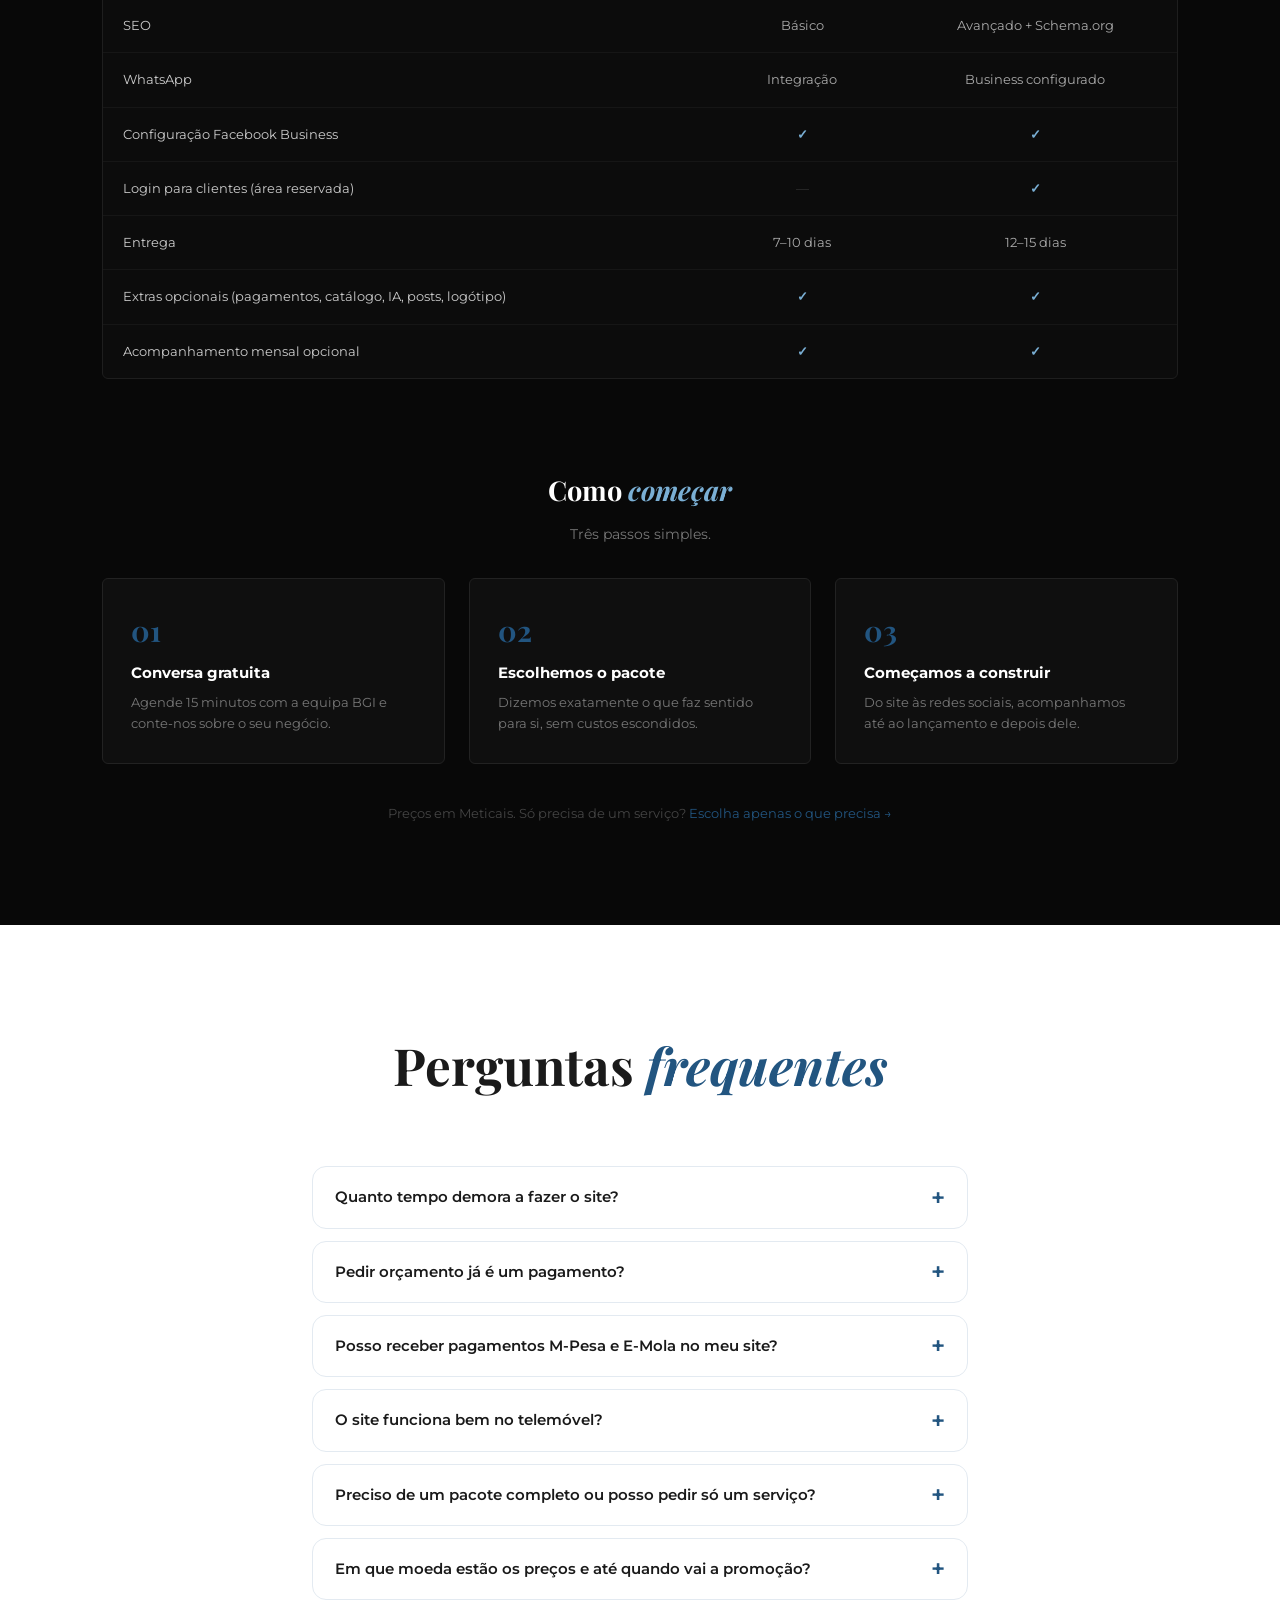
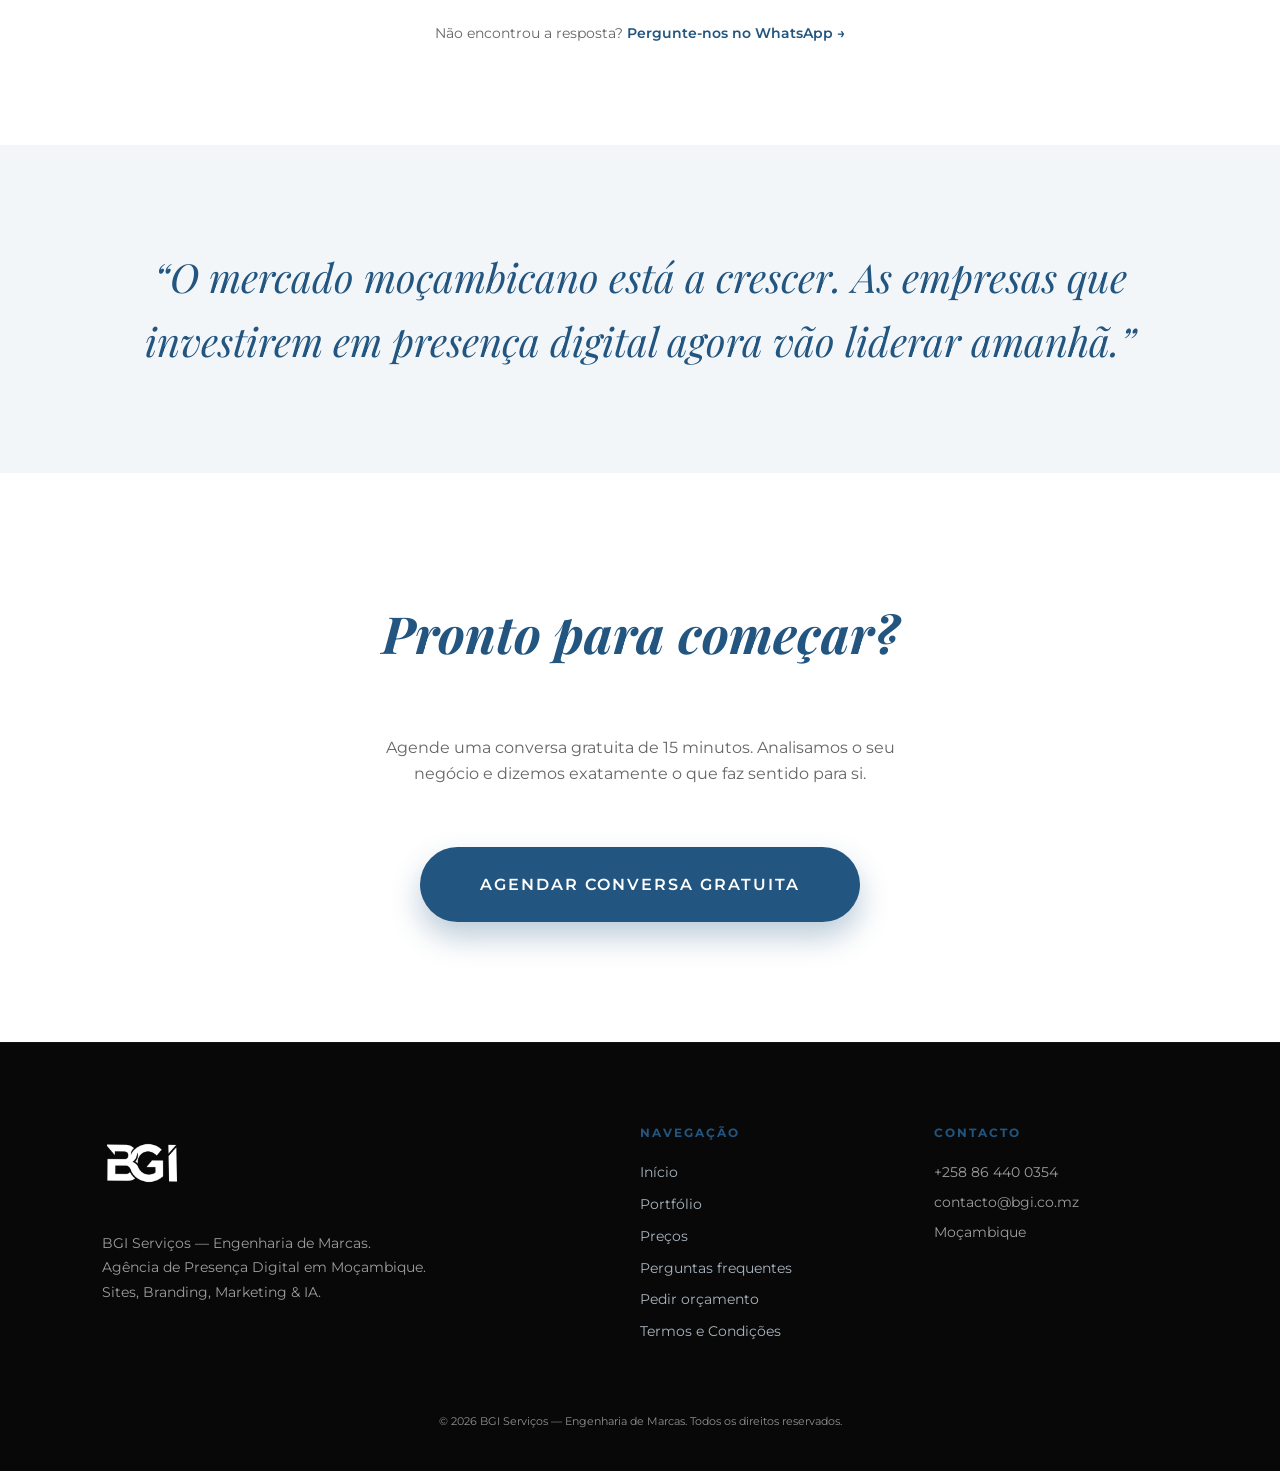
==== commit 0fac0b7b: "Add files via upload" ====
--- a/index.html
+++ b/index.html
@@ -3,23 +3,23 @@
 <head>
 <meta charset="UTF-8">
 <meta name="viewport" content="width=device-width, initial-scale=1.0, viewport-fit=cover">
-<title>BGI | Blaise Group Industries — Presença Digital em Moçambique</title>
+<title>BGI Serviços — Engenharia de Marcas | Presença Digital em Moçambique</title>
 <meta name="description" content="A BGI cria sites profissionais, identidade visual e marketing digital para negócios em Moçambique. Peça o seu orçamento ou fale connosco pelo WhatsApp.">
 <link rel="canonical" href="https://bgiservicos.com/">
 <meta name="robots" content="index, follow, max-image-preview:large">
 <meta name="theme-color" content="#225580">
 <meta property="og:type" content="website">
-<meta property="og:site_name" content="BGI — Blaise Group Industries">
+<meta property="og:site_name" content="BGI Serviços — Engenharia de Marcas">
 <meta property="og:locale" content="pt_PT">
-<meta property="og:title" content="BGI | Blaise Group Industries — Presença Digital em Moçambique">
+<meta property="og:title" content="BGI Serviços — Engenharia de Marcas | Presença Digital em Moçambique">
 <meta property="og:description" content="A BGI cria sites profissionais, identidade visual e marketing digital para negócios em Moçambique. Peça o seu orçamento ou fale connosco pelo WhatsApp.">
 <meta property="og:url" content="https://bgiservicos.com/">
 <meta property="og:image" content="https://bgiservicos.com/og-image.png">
 <meta property="og:image:width" content="1200">
 <meta property="og:image:height" content="630">
-<meta property="og:image:alt" content="BGI — Blaise Group Industries">
+<meta property="og:image:alt" content="BGI Serviços — Engenharia de Marcas">
 <meta name="twitter:card" content="summary_large_image">
-<meta name="twitter:title" content="BGI | Blaise Group Industries — Presença Digital em Moçambique">
+<meta name="twitter:title" content="BGI Serviços — Engenharia de Marcas | Presença Digital em Moçambique">
 <meta name="twitter:description" content="A BGI cria sites profissionais, identidade visual e marketing digital para negócios em Moçambique. Peça o seu orçamento ou fale connosco pelo WhatsApp.">
 <meta name="twitter:image" content="https://bgiservicos.com/og-image.png">
 <link rel="icon" href="/favicon.ico" sizes="any">
@@ -37,10 +37,13 @@
 <link rel="preload" as="image" href="https://images.unsplash.com/photo-1486406146926-c627a92ad1ab?q=70&w=1400&auto=format" fetchpriority="high">
 <link href="https://fonts.googleapis.com/css2?family=Montserrat:wght@300;400;600&family=Playfair+Display:ital,wght@0,700;1,400&display=swap" rel="stylesheet">
 <link rel="stylesheet" href="https://cdnjs.cloudflare.com/ajax/libs/font-awesome/6.0.0/css/all.min.css">
-<link rel="stylesheet" href="style.css?v=20261120">
-<script type="application/ld+json">{"@context":"https://schema.org","@graph":[{"@type":"Organization","@id":"https://bgiservicos.com/#org","name":"Blaise Group Industries","alternateName":"BGI","url":"https://bgiservicos.com/","logo":{"@type":"ImageObject","url":"https://bgiservicos.com/BGI_logo.png"},"contactPoint":{"@type":"ContactPoint","contactType":"customer service","telephone":"+258864400354","email":"contacto@bgi.co.mz","areaServed":"MZ","availableLanguage":"pt"}},{"@type":"WebSite","@id":"https://bgiservicos.com/#website","url":"https://bgiservicos.com/","name":"BGI","alternateName":["Blaise Group Industries"],"inLanguage":"pt-MZ","publisher":{"@id":"https://bgiservicos.com/#org"}}]}</script>
+<link rel="stylesheet" href="style.css?v=20261121">
+<script type="application/ld+json">{"@context":"https://schema.org","@graph":[{"@type":"Organization","@id":"https://bgiservicos.com/#org","name":"BGI Serviços","alternateName":["BGI","BGI Serviços — Engenharia de Marcas"],"slogan":"Engenharia de Marcas","url":"https://bgiservicos.com/","logo":{"@type":"ImageObject","url":"https://bgiservicos.com/BGI_logo.png"},"contactPoint":{"@type":"ContactPoint","contactType":"customer service","telephone":"+258864400354","email":"contacto@bgi.co.mz","areaServed":"MZ","availableLanguage":"pt"}},{"@type":"WebSite","@id":"https://bgiservicos.com/#website","url":"https://bgiservicos.com/","name":"BGI Serviços","alternateName":["BGI","BGI Serviços — Engenharia de Marcas"],"inLanguage":"pt-MZ","publisher":{"@id":"https://bgiservicos.com/#org"}}]}</script>
+<noscript><style>.reveal,img[loading=lazy]{opacity:1!important;transform:none!important}.promo-bar{display:none}</style></noscript>
+<script type="application/ld+json">{"@context":"https://schema.org","@type":"FAQPage","mainEntity":[{"@type":"Question","name":"Quanto tempo demora a fazer o site?","acceptedAnswer":{"@type":"Answer","text":"O pacote Start leva cerca de 7 a 10 dias e o Growth cerca de 12 a 15 dias. O prazo exato confirmamos consigo no orçamento."}},{"@type":"Question","name":"Pedir orçamento já é um pagamento?","acceptedAnswer":{"@type":"Answer","text":"Não. É apenas um pedido. Respondemos em até 24 horas úteis com o orçamento final, e só avança se concordar."}},{"@type":"Question","name":"Posso receber pagamentos M-Pesa e E-Mola no meu site?","acceptedAnswer":{"@type":"Answer","text":"Sim. Os pagamentos M-Pesa e E-Mola são um extra opcional que pode juntar a qualquer pacote."}},{"@type":"Question","name":"O site funciona bem no telemóvel?","acceptedAnswer":{"@type":"Answer","text":"Sim. Os nossos sites são feitos a pensar primeiro no telemóvel, e são rápidos e seguros."}},{"@type":"Question","name":"Preciso de um pacote completo ou posso pedir só um serviço?","acceptedAnswer":{"@type":"Answer","text":"Pode pedir só o que precisa, por exemplo apenas um logótipo ou posts para redes sociais. Em \"Só um serviço\" escolhe sem pacote."}},{"@type":"Question","name":"Em que moeda estão os preços e até quando vai a promoção?","acceptedAnswer":{"@type":"Answer","text":"Os preços estão em Meticais (MT). A promoção de fim de ano vale até 31 de dezembro, e depois dessa data passam a valer os preços normais."}}]}</script>
 </head>
 <body>
+<a class="skip-link" href="#conteudo">Saltar para o conteúdo</a>
 <div class="progress-bar" id="myBar"></div>
 <div class="promo-bar" id="promo-bar" hidden><strong><span class="pb-l">Promoção de Fim de Ano</span><span class="pb-s">Promoção</span></strong><span class="pb-x">preços especiais até 31 de dezembro</span><span class="pb-c" id="pb-c" role="timer" aria-label="Tempo restante da promoção">--</span><a href="pedido.html">Pedir orçamento</a></div>
 
@@ -49,7 +52,7 @@
 </a>
 
 <nav>
-    <div class="logo"><a href="/"><img src="/BGI_logo.png?v=5" alt="BGI — Blaise Group Industries"></a></div>
+    <div class="logo"><a href="/"><img src="/BGI_logo.png?v=5" alt="BGI Serviços — Engenharia de Marcas"></a></div>
     <div class="menu-icon" onclick="toggleMenu()" role="button" tabindex="0" aria-label="Abrir menu"><i class="fa fa-bars"></i></div>
     <ul class="nav-links" id="navLinks">
         <li><a href="/" class="cur" aria-current="page">Início</a></li>
@@ -62,7 +65,7 @@
     </ul>
 </nav>
 
-<main><div class="page on" id="p-home">
+<main id="conteudo" tabindex="-1"><div class="page on" id="p-home">
 
     <!-- HERO -->
     <div class="hero-container">
@@ -101,7 +104,7 @@
                 <img loading="lazy" decoding="async" src="https://images.unsplash.com/photo-1460925895917-afdab827c52f?q=80&w=800" class="service-img" alt="Web Design">
                 <div class="service-info">
                     <h3>Sites & Sistemas Web</h3>
-                    <p>Sites profissionais, rápidos e optimizados para mobile — com extras como catálogo, pagamentos M-Pesa e E-Mola e atendimento automático com IA.</p>
+                    <p>Sites profissionais, rápidos e otimizados para mobile — com extras como catálogo, pagamentos M-Pesa e E-Mola e atendimento automático com IA.</p>
                 </div>
             </a>
             <a href="marketing.html" class="service-card reveal">
@@ -117,7 +120,7 @@
     <!-- PORTFOLIO -->
     <section id="portfolio">
         <h2 class="reveal">Trabalho <span class="serif">Recente</span></h2>
-        <p class="portfolio-intro reveal">Projectos reais para empresas moçambicanas — do conceito ao lançamento.</p>
+        <p class="portfolio-intro reveal">Projetos reais para empresas moçambicanas — do conceito ao lançamento.</p>
         <div class="portfolio-grid">
 
             <!-- Casa Windows -->
@@ -150,7 +153,7 @@
                 <div class="portfolio-body">
                     <div class="portfolio-client">Residencial Indelével — Nampula</div>
                     <div class="portfolio-title">Site com Reservas via WhatsApp</div>
-                    <div class="portfolio-desc">Site para residencial com 11 quartos, fotografias reais, filtro de disponibilidade e formulários de reserva ligados directamente ao WhatsApp.</div>
+                    <div class="portfolio-desc">Site para residencial com 11 quartos, fotografias reais, filtro de disponibilidade e formulários de reserva ligados diretamente ao WhatsApp.</div>
                     <div class="portfolio-tags">
                         <span class="ptag">Site</span>
                         <span class="ptag">Reservas</span>
@@ -168,9 +171,9 @@
                     <div class="portfolio-tag">Website</div>
                 </div>
                 <div class="portfolio-body">
-                    <div class="portfolio-client">Zavanna Build — Atelier de Arquitectura</div>
+                    <div class="portfolio-client">Zavanna Build — Atelier de Arquitetura</div>
                     <div class="portfolio-title">Site Elegante & Minimalista</div>
-                    <div class="portfolio-desc">Site atelier com tema creme e bronze, tipografia Cormorant Garamond, cards de fundadores e posicionamento como estúdio de arquitectura de referência.</div>
+                    <div class="portfolio-desc">Site atelier com tema creme e bronze, tipografia Cormorant Garamond, cards de fundadores e posicionamento como estúdio de arquitetura de referência.</div>
                     <div class="portfolio-tags">
                         <span class="ptag">Site</span>
                         <span class="ptag">Branding</span>
@@ -192,7 +195,7 @@
             <div>
                 <h2 style="text-align: left; margin-bottom: 20px;">A nossa <span class="serif">abordagem</span></h2>
                 <p style="color: var(--sec); margin-bottom: 16px; line-height: 1.8;">Na BGI não fazemos apenas sites bonitos. Começamos sempre com uma pergunta simples: <strong>como é que isto vai trazer mais clientes para o seu negócio?</strong></p>
-                <p style="color: var(--sec); margin-bottom: 24px; line-height: 1.8;">Cada projecto é pensado para Moçambique: SEO local, WhatsApp, M-Pesa e E-Mola quando faz sentido, e sistemas que trabalham por si 24 horas — com IA para atender e qualificar clientes, se precisar.</p>
+                <p style="color: var(--sec); margin-bottom: 24px; line-height: 1.8;">Cada projeto é pensado para Moçambique: SEO local, WhatsApp, M-Pesa e E-Mola quando faz sentido, e sistemas que trabalham por si 24 horas — com IA para atender e qualificar clientes, se precisar.</p>
                 <div style="display:grid; grid-template-columns:1fr 1fr; gap:16px;">
                     <div style="padding:16px; border-left:2px solid var(--brand-color); background:var(--brand-soft); border-radius:0 4px 4px 0;">
                         <h4 style="font-size:0.85rem; margin-bottom:4px;">Visão de Negócio</h4>
@@ -207,8 +210,8 @@
                         <p style="font-size:0.8rem; color:var(--sec);">Atendimento automático 24h.</p>
                     </div>
                     <div style="padding:16px; border-left:2px solid var(--brand-color); background:var(--brand-soft); border-radius:0 4px 4px 0;">
-                        <h4 style="font-size:0.85rem; margin-bottom:4px;">Suporte Directo</h4>
-                        <p style="font-size:0.8rem; color:var(--sec);">Acesso directo à equipa BGI.</p>
+                        <h4 style="font-size:0.85rem; margin-bottom:4px;">Suporte Direto</h4>
+                        <p style="font-size:0.8rem; color:var(--sec);">Acesso direto à equipa BGI.</p>
                     </div>
                 </div>
             </div>
@@ -219,10 +222,10 @@
     <section class="reveal" style="background: #fafafa; padding: 80px 8%;">
         <h2>Como <span class="serif">trabalhamos</span></h2>
         <div class="timeline">
-            <div class="timeline-item"><h4>01. Diagnóstico</h4><p style="color:var(--sec); font-size:0.9rem; margin-top:4px;">Percebemos o seu negócio, público-alvo e objectivos antes de tocar em qualquer design.</p></div>
+            <div class="timeline-item"><h4>01. Diagnóstico</h4><p style="color:var(--sec); font-size:0.9rem; margin-top:4px;">Percebemos o seu negócio, público-alvo e objetivos antes de tocar em qualquer design.</p></div>
             <div class="timeline-item"><h4>02. Estratégia & Conceito</h4><p style="color:var(--sec); font-size:0.9rem; margin-top:4px;">Definimos a estrutura, conteúdo e funcionalidades com base no que converte.</p></div>
             <div class="timeline-item"><h4>03. Construção</h4><p style="color:var(--sec); font-size:0.9rem; margin-top:4px;">Desenvolvemos o site, configuramos as redes sociais e integramos os sistemas necessários.</p></div>
-            <div class="timeline-item"><h4>04. Lançamento & Acompanhamento</h4><p style="color:var(--sec); font-size:0.9rem; margin-top:4px;">Lançamos, acompanhamos os primeiros resultados e optimizamos conforme necessário.</p></div>
+            <div class="timeline-item"><h4>04. Lançamento & Acompanhamento</h4><p style="color:var(--sec); font-size:0.9rem; margin-top:4px;">Lançamos, acompanhamos os primeiros resultados e otimizamos conforme necessário.</p></div>
         </div>
     </section>
 
@@ -246,7 +249,7 @@
                 <div class="price-name">Start</div>
                 <p class="price-ideal">Ideal para quem quer começar a ser encontrado online com um site profissional.</p>
                 <span class="price-from">A partir de</span>
-                <div class="price-amount" data-p="9500"></div><div class="p-save" data-ps="9500" hidden></div>
+                <div class="price-amount" data-p="9500">9.500 <span>MT</span></div><div class="p-save" data-ps="9500" hidden></div>
                 <div class="price-note">Pagamento único</div>
                 <div class="price-founder"><i class="fas fa-star"></i> Preço Fundador disponível</div>
                 <div class="price-divider"></div>
@@ -268,7 +271,7 @@
                 <div class="price-name">Growth</div>
                 <p class="price-ideal">Ideal para quem precisa de um site maior, mais visível e com área reservada para clientes.</p>
                 <span class="price-from">A partir de</span>
-                <div class="price-amount" data-p="20400"></div><div class="p-save" data-ps="20400" hidden></div>
+                <div class="price-amount" data-p="20400">20.400 <span>MT</span></div><div class="p-save" data-ps="20400" hidden></div>
                 <div class="price-note">Pagamento único</div>
                 <div class="price-founder"><i class="fas fa-star"></i> Preço Fundador disponível</div>
                 <div class="price-divider"></div>
@@ -289,23 +292,36 @@
         <p class="pricing-block-sub reveal">Três passos simples.</p>
         <div class="price-steps reveal">
             <div class="price-step"><b>01</b><h4>Conversa gratuita</h4><p>Agende 15 minutos com a equipa BGI e conte-nos sobre o seu negócio.</p></div>
-            <div class="price-step"><b>02</b><h4>Escolhemos o pacote</h4><p>Dizemos exactamente o que faz sentido para si, sem custos escondidos.</p></div>
+            <div class="price-step"><b>02</b><h4>Escolhemos o pacote</h4><p>Dizemos exatamente o que faz sentido para si, sem custos escondidos.</p></div>
             <div class="price-step"><b>03</b><h4>Começamos a construir</h4><p>Do site às redes sociais, acompanhamos até ao lançamento e depois dele.</p></div>
         </div>
 
         <p class="pricing-note reveal">Preços em Meticais. Só precisa de um serviço? <a href="pedido.html#solo">Escolha apenas o que precisa →</a></p>
+    </section>
+
+
+    <!-- PERGUNTAS FREQUENTES -->
+    <section class="faq reveal" id="faq" aria-labelledby="faq-h">
+        <h2 id="faq-h">Perguntas <span class="serif">frequentes</span></h2>
+        <details><summary>Quanto tempo demora a fazer o site?</summary><p>O pacote Start leva cerca de 7 a 10 dias e o Growth cerca de 12 a 15 dias. O prazo exato confirmamos consigo no orçamento.</p></details>
+        <details><summary>Pedir orçamento já é um pagamento?</summary><p>Não. É apenas um pedido. Respondemos em até 24 horas úteis com o orçamento final, e só avança se concordar.</p></details>
+        <details><summary>Posso receber pagamentos M-Pesa e E-Mola no meu site?</summary><p>Sim. Os pagamentos M-Pesa e E-Mola são um extra opcional que pode juntar a qualquer pacote.</p></details>
+        <details><summary>O site funciona bem no telemóvel?</summary><p>Sim. Os nossos sites são feitos a pensar primeiro no telemóvel, e são rápidos e seguros.</p></details>
+        <details><summary>Preciso de um pacote completo ou posso pedir só um serviço?</summary><p>Pode pedir só o que precisa, por exemplo apenas um logótipo ou posts para redes sociais. Em "Só um serviço" escolhe sem pacote.</p></details>
+        <details><summary>Em que moeda estão os preços e até quando vai a promoção?</summary><p>Os preços estão em Meticais (MT). A promoção de fim de ano vale até 31 de dezembro, e depois dessa data passam a valer os preços normais.</p></details>
+        <p class="faq-more">Não encontrou a resposta? <a href="https://wa.me/258864400354?text=Ol%C3%A1%20BGI%21%20Tenho%20uma%20pergunta." target="_blank" rel="noopener">Pergunte-nos no WhatsApp →</a></p>
     </section>
 
     <!-- QUOTE -->
     <div class="quote-big reveal">
-        "O mercado moçambicano está a crescer. As empresas que investirem em presença digital agora vão liderar amanhã."
+        “O mercado moçambicano está a crescer. As empresas que investirem em presença digital agora vão liderar amanhã.”
     </div>
 
     <!-- FINAL CTA -->
     <section class="final-cta reveal">
         <h2 class="serif">Pronto para começar?</h2>
         <p style="max-width: 560px; margin: 0 auto; margin-bottom: 20px; color: var(--sec);">
-            Agende uma conversa gratuita de 15 minutos. Analisamos o seu negócio e dizemos exactamente o que faz sentido para si.
+            Agende uma conversa gratuita de 15 minutos. Analisamos o seu negócio e dizemos exatamente o que faz sentido para si.
         </p>
         <a href="pedido.html" class="btn-huge">Agendar Conversa Gratuita</a>
     </section>
@@ -316,28 +332,29 @@
 <footer>
     <div class="footer-grid">
         <div>
-            <img src="/BGI_logo.png?v=5" alt="BGI — Blaise Group Industries" style="height: 80px; width: auto; filter: brightness(0) invert(1); margin-bottom: 20px;">
-            <p style="opacity: 0.6; font-size: 0.85rem; line-height: 1.8;">BGI — Blaise Group Industries.<br>Agência de Presença Digital em Moçambique.<br>Sites, Branding, Marketing & IA.</p>
+            <img src="/BGI_logo.png?v=5" alt="BGI Serviços — Engenharia de Marcas" style="height: 80px; width: auto; filter: brightness(0) invert(1); margin-bottom: 20px;">
+            <p style="opacity: 0.6; font-size: 0.85rem; line-height: 1.8;">BGI Serviços — Engenharia de Marcas.<br>Agência de Presença Digital em Moçambique.<br>Sites, Branding, Marketing & IA.</p>
         </div>
         <div>
             <h5 style="margin-bottom: 20px; color: var(--brand-color); font-size: 0.75rem; letter-spacing: 2px; text-transform: uppercase;">Navegação</h5>
             <a href="/" class="footer-link">Início</a>
             <a href="/#portfolio" class="footer-link">Portfólio</a>
             <a href="/#precos" class="footer-link">Preços</a>
+            <a href="/#faq" class="footer-link">Perguntas frequentes</a>
             <a href="pedido.html" class="footer-link">Pedir orçamento</a>
             <a href="termos.html" class="footer-link">Termos e Condições</a>
         </div>
         <div>
             <h5 style="margin-bottom: 20px; color: var(--brand-color); font-size: 0.75rem; letter-spacing: 2px; text-transform: uppercase;">Contacto</h5>
-            <p style="opacity: 0.6; font-size: 0.85rem; margin-bottom: 8px;">+258 86 440 0354</p>
-            <p style="opacity: 0.6; font-size: 0.85rem; margin-bottom: 8px;">contacto@bgi.co.mz</p>
+            <p style="opacity: 0.6; font-size: 0.85rem; margin-bottom: 8px;"><a class="f-ct" href="tel:+258864400354">+258 86 440 0354</a></p>
+            <p style="opacity: 0.6; font-size: 0.85rem; margin-bottom: 8px;"><a class="f-ct" href="mailto:contacto@bgi.co.mz">contacto@bgi.co.mz</a></p>
             <p style="opacity: 0.6; font-size: 0.85rem;">Moçambique</p>
         </div>
     </div>
-    <p style="text-align: center; margin-top: 60px; font-size: 0.7rem; opacity: 0.3;">&copy; 2026 BGI — Blaise Group Industries. Todos os direitos reservados.</p>
+    <p style="text-align: center; margin-top: 60px; font-size: 0.7rem; opacity: 0.3;">&copy; 2026 BGI Serviços — Engenharia de Marcas. Todos os direitos reservados.</p>
 </footer>
-<script src="promo.js?v=20261120"></script>
-<script src="app.js?v=20261120"></script>
-<script src="home.js?v=20261120"></script>
+<script src="promo.js?v=20261121"></script>
+<script src="app.js?v=20261121"></script>
+<script src="home.js?v=20261121"></script>
 </body>
 </html>
--- a/style.css
+++ b/style.css
@@ -581,3 +581,76 @@
 .footer-link{display:block!important;padding:9px 0!important;font-size:.95rem!important}
 @keyframes spFloat{0%,100%{transform:translateY(0)}50%{transform:translateY(-5px)}}
 }
+
+/* ===== Revisão geral (nov/2026) ===== */
+::selection{background:#225580;color:#fff}
+.skip-link{position:absolute;left:12px;top:-70px;background:#225580;color:#fff;padding:10px 16px;border-radius:10px;z-index:4000;font-weight:600;font-size:.85rem;text-decoration:none;transition:top .2s}
+.skip-link:focus{top:12px}
+main:focus{outline:none}
+a:focus-visible,button:focus-visible,summary:focus-visible,.menu-icon:focus-visible,.cdots button:focus-visible{outline:3px solid #f5a63c;outline-offset:3px;border-radius:6px}
+img{max-width:100%}
+.logo img{aspect-ratio:1/1;object-fit:contain}
+
+/* Rodapé: contraste e contactos clicáveis */
+.footer-link{color:#a9b4bf}
+footer .f-ct{color:inherit;text-decoration:none;border-bottom:1px solid transparent;transition:.2s}
+footer .f-ct:hover{color:#fff;border-bottom-color:#fff}
+footer>p:last-child,.footer-grid+p{opacity:.55!important}
+
+/* Selo "Mais popular" e cartões de pacote (pedido.html) */
+.ck-plans label{display:flex}
+.ck-pc{flex:1;display:flex;flex-direction:column;gap:6px;padding:14px 16px}
+.ck-pn{display:flex;align-items:center;justify-content:space-between;gap:8px}
+.ck-pn em{margin:0;flex:none;white-space:nowrap;font-size:.64rem;font-weight:700;letter-spacing:.4px;text-transform:uppercase;padding:3px 9px;line-height:1.4}
+.ck-pp{grid-row:auto;grid-column:auto;display:flex;flex-wrap:wrap;align-items:baseline;gap:0 8px;text-align:left;white-space:normal;font-size:1.12rem;align-self:auto}
+.ck-pp small{display:block;order:-1;flex-basis:100%;font-size:.72rem;color:#7a8794}
+.ck-pp .p-old{font-size:.85rem;font-weight:500}
+.ck-pd{margin-top:2px}
+.ck-h{margin:26px 0 10px}
+.ck-h:first-child{margin-top:0}
+
+/* Tabela de comparação em ecrãs pequenos */
+@media(max-width:640px){
+ #p-home .compare{min-width:0;font-size:.74rem}
+ #p-home .compare th,#p-home .compare td{padding:12px 8px}
+ #p-home .compare thead th{letter-spacing:1px}
+}
+
+/* Menu móvel: links escondidos não recebem foco do teclado */
+@media(max-width:768px){
+ .nav-links{visibility:hidden;transition:right .5s ease-in-out,visibility 0s linear .5s}
+ .nav-links.active{visibility:visible;transition:right .5s ease-in-out,visibility 0s}
+}
+
+/* Perguntas frequentes */
+.faq{max-width:860px;margin:0 auto;padding:90px 6%}
+.faq h2{text-align:center;margin-bottom:34px}
+.faq details{border:1px solid #e3eaf1;border-radius:14px;background:#fff;margin-bottom:12px;transition:border-color .25s,box-shadow .25s}
+.faq details[open]{border-color:#225580;box-shadow:0 10px 28px rgba(34,85,128,.1)}
+.faq summary{cursor:pointer;list-style:none;padding:18px 22px;font-weight:600;font-size:.95rem;display:flex;justify-content:space-between;align-items:center;gap:16px;color:#1a1a1a}
+.faq summary::-webkit-details-marker{display:none}
+.faq summary::after{content:'+';font-size:1.5rem;line-height:1;color:#225580;flex:none;transition:transform .25s}
+.faq details[open] summary::after{transform:rotate(45deg)}
+.faq details p{padding:0 22px 20px;color:#555;font-size:.9rem;line-height:1.75}
+.faq .faq-more{text-align:center;margin-top:22px;font-size:.9rem;color:#666}
+.faq .faq-more a{color:#225580;font-weight:600;text-decoration:none}
+
+/* Botão voltar ao topo */
+.back-top{position:fixed;right:30px;bottom:110px;width:44px;height:44px;border-radius:50%;border:0;background:#225580;color:#fff;font-size:1rem;cursor:pointer;z-index:2400;box-shadow:0 6px 18px rgba(0,0,0,.2);opacity:0;visibility:hidden;transform:translateY(10px);transition:.3s}
+.back-top.show{opacity:1;visibility:visible;transform:none}
+.back-top:hover{background:#1a4466}
+@media(max-width:768px){.back-top{right:14px;bottom:82px;width:40px;height:40px}body.on-pedido .back-top{bottom:84px}}
+
+/* Imagens carregam com suavidade */
+img[loading=lazy]{opacity:0;transition:opacity .5s}
+img[loading=lazy].loaded{opacity:1}
+
+@media(prefers-reduced-motion:reduce){
+ *,*::before,*::after{animation-duration:.01ms!important;animation-iteration-count:1!important;transition-duration:.01ms!important}
+ html{scroll-behavior:auto}
+}
+
+/* Resumo do pedido: mais largo no PC, sem quebras nos valores */
+@media(min-width:900px){.ck-wrap{grid-template-columns:minmax(0,1.5fr) minmax(310px,.9fr)}}
+.ck-tot b,.ck-ln span:last-child{white-space:nowrap}
+.ck-tot{gap:12px}
